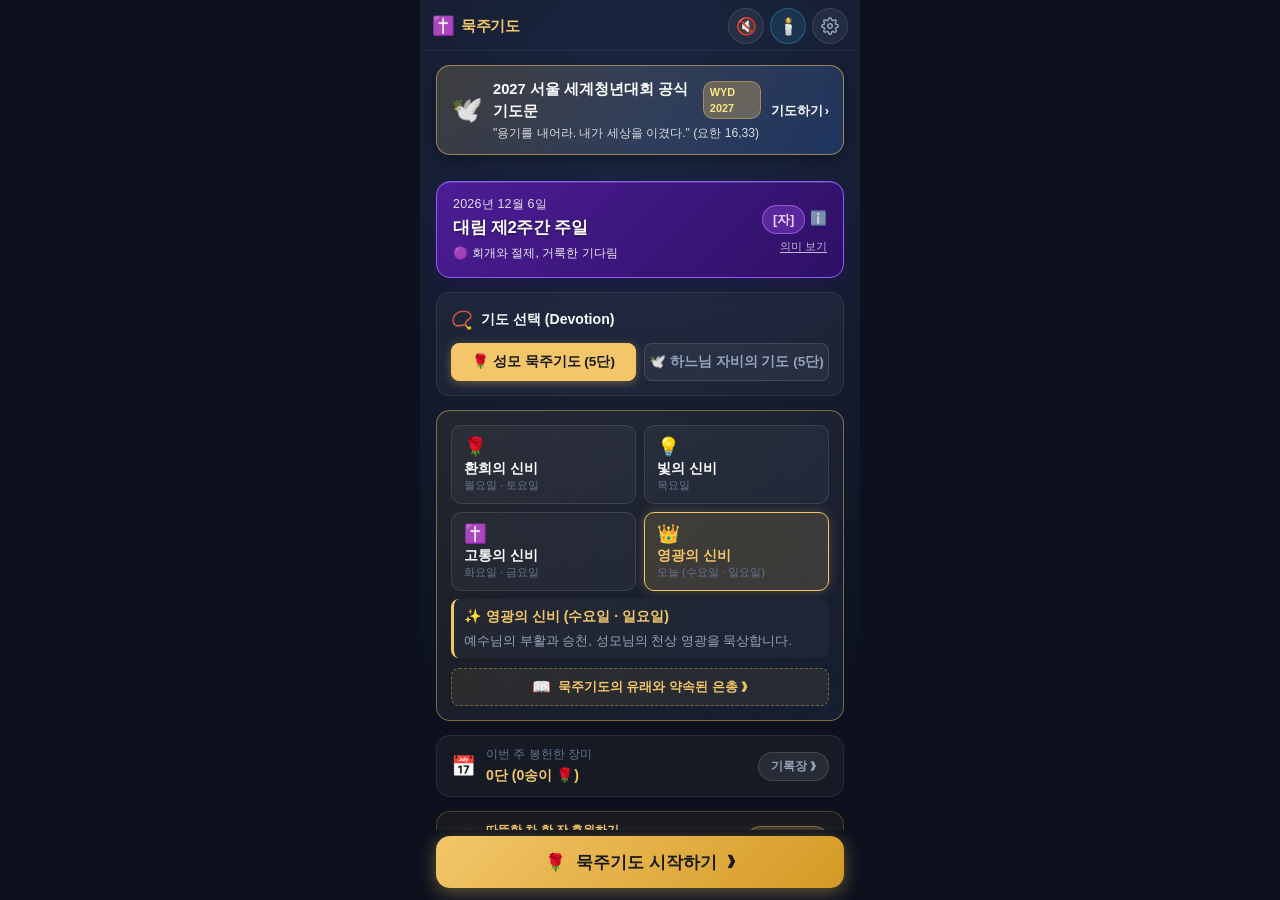
==== rosary.html @ e18fd124 "feat(intro): hide rosary mode card from intro and move fully to 2nd step prep modal" ====
﻿<!DOCTYPE html>
<html lang="ko">
<head>
  <meta charset="UTF-8">
  <meta name="viewport" content="width=device-width, initial-scale=1.0, maximum-scale=1.0, user-scalable=no, viewport-fit=cover">
  <title>묵주기도 - 거룩한 묵상</title>
  
  <!-- 모바일 웹앱 (PWA) 설정 -->
  <meta name="apple-mobile-web-app-capable" content="yes">
  <meta name="apple-mobile-web-app-status-bar-style" content="black-translucent">
  <meta name="apple-mobile-web-app-title" content="묵주기도">
  <meta name="mobile-web-app-capable" content="yes">
  <meta name="theme-color" content="#0C111D">
  
  <link rel="icon" type="image/png" sizes="192x192" href="icons/rosary-gold-192.png?v=50">
  <link rel="apple-touch-icon" href="icons/rosary-gold-192.png?v=50">
  <link rel="apple-touch-icon" sizes="512x512" href="icons/rosary-gold-512.png?v=50">
  <link rel="manifest" href="rosary-manifest.json?v=50">
  <link rel="stylesheet" href="./rosary.css?v=101">
</head>
<body>

  <!-- 장미꽃송이 및 원목 비드 SVG 그래디언트 및 필터 정의 (display:none 금지 - 그래디언트 렌더링 유지) -->
  <svg style="position: absolute; width: 0; height: 0; overflow: hidden; pointer-events: none;" aria-hidden="true">
    <defs>
      <!-- 0. 따뜻한 천연 원목 & 목각 장미 (Wood Rosary) -->
      <radialGradient id="woodBeadGrad" cx="35%" cy="30%" r="70%">
        <stop offset="0%" stop-color="#F6D2AE" />
        <stop offset="30%" stop-color="#C88A58" />
        <stop offset="70%" stop-color="#8A4B20" />
        <stop offset="100%" stop-color="#4E250A" />
      </radialGradient>
      <radialGradient id="woodActiveRoseGrad" cx="38%" cy="32%" r="68%">
        <stop offset="0%" stop-color="#FFF4D4" />
        <stop offset="25%" stop-color="#F8C876" />
        <stop offset="60%" stop-color="#C67D34" />
        <stop offset="85%" stop-color="#8A4315" />
        <stop offset="100%" stop-color="#5A2A0C" />
      </radialGradient>
      <radialGradient id="woodCoreGrad" cx="40%" cy="35%" r="60%">
        <stop offset="0%" stop-color="#FFF2D6" />
        <stop offset="40%" stop-color="#D97706" />
        <stop offset="100%" stop-color="#451A03" />
      </radialGradient>
      <linearGradient id="woodCrossGrad" x1="0%" y1="0%" x2="100%" y2="100%">
        <stop offset="0%" stop-color="#E2A676" />
        <stop offset="35%" stop-color="#B8733E" />
        <stop offset="75%" stop-color="#7C4119" />
        <stop offset="100%" stop-color="#451F08" />
      </linearGradient>
      <filter id="warmWoodGlow" x="-30%" y="-30%" width="160%" height="160%">
        <feDropShadow dx="0" dy="0" stdDeviation="4" flood-color="#F59E0B" flood-opacity="0.9"/>
      </filter>

      <!-- 주님의 기도(Pater Noster) 큰 알 전용 황금 꽃받침 & 십자가 그라데이션 -->
      <radialGradient id="paterCapGold" cx="35%" cy="30%" r="70%">
        <stop offset="0%" stop-color="#FFFDF0" />
        <stop offset="35%" stop-color="#FDE047" />
        <stop offset="70%" stop-color="#D97706" />
        <stop offset="100%" stop-color="#78350F" />
      </radialGradient>
      <linearGradient id="paterCrossGold" x1="0%" y1="0%" x2="100%" y2="100%">
        <stop offset="0%" stop-color="#FFFFFF" />
        <stop offset="35%" stop-color="#FDE047" />
        <stop offset="85%" stop-color="#B45309" />
        <stop offset="100%" stop-color="#78350F" />
      </linearGradient>
      <filter id="paterSacredGlow" x="-35%" y="-35%" width="170%" height="170%">
        <feDropShadow dx="0" dy="0" stdDeviation="6" flood-color="#F59E0B" flood-opacity="0.95"/>
      </filter>

      <!-- 1. 성모님의 신비로운 백장미 (Rosa Mystica - 순결한 진주빛) -->
      <radialGradient id="mysticWhiteRoseGrad" cx="38%" cy="32%" r="68%">
        <stop offset="0%" stop-color="#FFFFFF" />
        <stop offset="35%" stop-color="#FDFBF7" />
        <stop offset="70%" stop-color="#E8DDD3" />
        <stop offset="100%" stop-color="#A68D7B" />
      </radialGradient>
      <radialGradient id="whiteRoseCoreGrad" cx="40%" cy="35%" r="60%">
        <stop offset="0%" stop-color="#FFFFFF" />
        <stop offset="45%" stop-color="#F0E3D8" />
        <stop offset="100%" stop-color="#8C6E5A" />
      </radialGradient>

      <!-- 2. 은총의 활짝 핀 황금 장미 (Active Bead - 눈부신 천상의 황금빛) -->
      <radialGradient id="sacredGoldRoseGrad" cx="36%" cy="30%" r="70%">
        <stop offset="0%" stop-color="#FFFFF2" />
        <stop offset="25%" stop-color="#FFE885" />
        <stop offset="60%" stop-color="#F5B324" />
        <stop offset="85%" stop-color="#D97706" />
        <stop offset="100%" stop-color="#854D0E" />
      </radialGradient>
      <radialGradient id="roseCoreGrad" cx="40%" cy="35%" r="60%">
        <stop offset="0%" stop-color="#FFFBEB" />
        <stop offset="45%" stop-color="#FBBF24" />
        <stop offset="100%" stop-color="#92400E" />
      </radialGradient>

      <!-- 3. 주님의 기도 대황금 장미 (큰 알) -->
      <radialGradient id="royalGoldRoseGrad" cx="35%" cy="30%" r="70%">
        <stop offset="0%" stop-color="#FFFDF0" />
        <stop offset="30%" stop-color="#FDE047" />
        <stop offset="70%" stop-color="#EAB308" />
        <stop offset="100%" stop-color="#78350F" />
      </radialGradient>

      <!-- 4. 거룩한 십자가 그라데이션 -->
      <linearGradient id="crossGrad" x1="0%" y1="0%" x2="100%" y2="100%">
        <stop offset="0%" stop-color="#FFFBEB" />
        <stop offset="45%" stop-color="#F59E0B" />
        <stop offset="100%" stop-color="#92400E" />
      </linearGradient>
      
      <!-- 5. 싱그러운 에메랄드 장미 잎사귀 -->
      <linearGradient id="leafGrad" x1="0%" y1="0%" x2="100%" y2="100%">
        <stop offset="0%" stop-color="#6EE7B7" />
        <stop offset="50%" stop-color="#10B981" />
        <stop offset="100%" stop-color="#064E3B" />
      </linearGradient>

      <!-- 6. 은총의 장미 후광 글로우 필터 -->
      <filter id="roseBloomHalo" x="-25%" y="-25%" width="150%" height="150%">
        <feDropShadow dx="0" dy="0" stdDeviation="4" flood-color="#F3C669" flood-opacity="0.85"/>
      </filter>

      <!-- 7. 성모송 활짝 피어나는 장미 (Blushing Rose of Grace) -->
      <radialGradient id="bloomRoseGrad" cx="38%" cy="32%" r="68%">
        <stop offset="0%" stop-color="#FFFDF7" />
        <stop offset="28%" stop-color="#FFE4E8" />
        <stop offset="65%" stop-color="#F48FB1" />
        <stop offset="90%" stop-color="#E91E63" />
        <stop offset="100%" stop-color="#880E4F" />
      </radialGradient>
      <radialGradient id="bloomRoseCoreGrad" cx="42%" cy="36%" r="62%">
        <stop offset="0%" stop-color="#FFF9C4" />
        <stop offset="35%" stop-color="#F48FB1" />
        <stop offset="80%" stop-color="#AD1457" />
        <stop offset="100%" stop-color="#4A0020" />
      </radialGradient>

      <!-- 8. 천상의 장미 거대 후광 글로우 필터 -->
      <filter id="divineBloomGlow" x="-50%" y="-50%" width="200%" height="200%">
        <feDropShadow dx="0" dy="0" stdDeviation="10" flood-color="#F3C669" flood-opacity="0.95"/>
      </filter>
    </defs>
  </svg>

  
<script>
// [시작 시 화면 가림 방지] 모든 모달 초기화
(function() {
  function hideAllModalsOnStart() {
    document.querySelectorAll('.modal-backdrop').forEach(function(m) {
      m.classList.remove('show');
      m.style.display = 'none';
    });
    var ck = document.getElementById('crucifixKissOverlay');
    if (ck) {
      ck.classList.remove('show');
      ck.style.display = 'none';
    }
  }
  hideAllModalsOnStart();
  document.addEventListener('DOMContentLoaded', hideAllModalsOnStart);
  window.addEventListener('load', hideAllModalsOnStart);
})();
</script>

  <div id="app">

    <!-- ==============================================
         VIEW 1: 인트로 / 기도 준비 화면 (Intro View)
         ============================================== -->
    <section id="introView" class="intro-view">
      <!-- 상단 헤더 바 -->
      <header class="intro-top-header">
        <div class="intro-brand" title="거룩한 묵주기도">
          <span class="intro-cross-icon">✝️</span>
          <span class="intro-brand-name">묵주기도</span>
        </div>
        <div class="intro-top-actions">
          <button id="btnHeaderBgmToggle" type="button" class="icon-btn" onclick="if(window.rosaryApp){window.rosaryApp.toggleBgm();}else{directToggleBgm();}" aria-label="배경음악 토글" title="은은한 성당 배경음악 (BGM)">
            <span id="btnHeaderBgmIcon" style="font-size: 1.05rem;">🎵</span>
          </button>
          <button id="btnIntroYeondoQuick" class="icon-btn yeondo-quick-header-btn" onclick="if(window.rosaryApp){window.rosaryApp.switchView('yeondo');}else{var iv=document.getElementById('introView');var yv=document.getElementById('yeondoView');if(iv)iv.style.display='none';if(yv)yv.style.display='flex';}" aria-label="짧은 연도 (약식 위령기도)" title="짧은 연도 (약식 위령기도 · 조문 예절)">
            <span style="font-size: 1.05rem;">🕯️</span>
          </button>
          <button id="btnIntroSettings" class="icon-btn" onclick="directOpenSettings();" aria-label="설정" title="설정">
            <svg width="18" height="18" viewBox="0 0 24 24" fill="none" stroke="currentColor" stroke-width="2" stroke-linecap="round" stroke-linejoin="round">
              <circle cx="12" cy="12" r="3"></circle>
              <path d="M19.4 15a1.65 1.65 0 0 0 .33 1.82l.06.06a2 2 0 0 1 0 2.83 2 2 0 0 1-2.83 0l-.06-.06a1.65 1.65 0 0 0-1.82-.33 1.65 1.65 0 0 0-1 1.51V21a2 2 0 0 1-2 2 2 2 0 0 1-2-2v-.09A1.65 1.65 0 0 0 9 19.4a1.65 1.65 0 0 0-1.82.33l-.06.06a2 2 0 0 1-2.83 0 2 2 0 0 1 0-2.83l.06-.06a1.65 1.65 0 0 0 .33-1.82 1.65 1.65 0 0 0-1.51-1H3a2 2 0 0 1-2-2 2 2 0 0 1 2-2h.09A1.65 1.65 0 0 0 4.6 9a1.65 1.65 0 0 0-.33-1.82l-.06-.06a2 2 0 0 1 0-2.83 2 2 0 0 1 2.83 0l.06.06a1.65 1.65 0 0 0 1.82.33H9a1.65 1.65 0 0 0 1-1.51V3a2 2 0 0 1 2-2 2 2 0 0 1 2 2v.09a1.65 1.65 0 0 0 1 1.51 1.65 1.65 0 0 0 1.82-.33l.06-.06a2 2 0 0 1 2.83 0 2 2 0 0 1 0 2.83l-.06.06a1.65 1.65 0 0 0-.33 1.82V9a1.65 1.65 0 0 0 1.51 1H21a2 2 0 0 1 2 2 2 2 0 0 1-2 2h-.09a1.65 1.65 0 0 0-1.51 1z"></path>
            </svg>
          </button>
        </div>
      </header>

      <!-- 스크롤 가능한 본문 -->
      <div class="intro-scroll-body">
        
        <!-- [NEW] 2027 서울 세계청년대회 (WYD 2027) 공식 기도문 바로가기 배너 카드 -->
        <div id="introWydBannerCard" class="intro-section-card" onclick="openWydModal();" style="cursor: pointer; background: linear-gradient(135deg, rgba(243, 198, 105, 0.18) 0%, rgba(59, 130, 246, 0.22) 100%); border: 1.5px solid rgba(243, 198, 105, 0.55); box-shadow: 0 4px 14px rgba(0, 0, 0, 0.35); padding: 12px 14px; margin-bottom: 12px;">
          <div style="display: flex; align-items: center; justify-content: space-between; gap: 10px;">
            <div style="display: flex; align-items: center; gap: 10px;">
              <span style="font-size: 1.6rem; line-height: 1;">🕊️</span>
              <div>
                <div style="display: flex; align-items: center; gap: 6px;">
                  <span style="font-size: 0.92rem; font-weight: 800; color: #FFF;">2027 서울 세계청년대회 공식 기도문</span>
                  <span style="background: rgba(243, 198, 105, 0.3); color: #FDE68A; font-size: 0.68rem; font-weight: 800; padding: 2px 6px; border-radius: 10px; border: 1px solid rgba(243, 198, 105, 0.4);">WYD 2027</span>
                </div>
                <div style="font-size: 0.76rem; color: rgba(255, 255, 255, 0.82); margin-top: 2px;">
                  "용기를 내어라. 내가 세상을 이겼다." (요한 16,33)
                </div>
              </div>
            </div>
            <div style="color: var(--gold-light); font-size: 0.8rem; font-weight: 700; white-space: nowrap; display: flex; align-items: center; gap: 2px;">
              <span>기도하기</span>
              <span>›</span>
            </div>
          </div>
        </div>

        <!-- 1. 오늘의 가톨릭 전례력 배너 카드 -->
        <div id="introLiturgicalBanner" class="liturgical-info-banner" onclick="if(window.rosaryApp){window.rosaryApp.openLiturgicalColorModal();}else{openLiturgicalColorModalDirect();}" style="cursor: pointer;" title="전례색의 의미 보기">
          <div class="liturgical-info-main">
            <span id="liturgicalDateText" class="liturgical-info-date">오늘의 가톨릭 전례력</span>
            <span id="liturgicalDayName" class="liturgical-info-dayname">연중 시기</span>
            <span id="liturgicalColorMeaning" class="liturgical-color-meaning" style="font-size: 0.76rem; color: rgba(255, 255, 255, 0.9); display: flex; align-items: center; gap: 4px; margin-top: 1px; font-weight: 500;">
              🟢 <span>희망과 생명, 영적 성장의 때</span>
            </span>
          </div>
          <div style="display: flex; flex-direction: column; align-items: flex-end; gap: 4px; flex-shrink: 0;">
            <div style="display: flex; align-items: center; gap: 5px;">
              <span id="liturgicalColorBadge" class="liturgical-badge color-green">[녹]</span>
              <span style="font-size: 0.85rem; opacity: 0.8; display: inline-flex; align-items: center;" title="전례색 의미 안내">ℹ️</span>
            </div>
            <span style="font-size: 0.68rem; color: rgba(255, 255, 255, 0.7); text-decoration: underline; text-underline-offset: 2px;">의미 보기</span>
          </div>
        </div>

        <!-- 2. 기도 종류 선택 카드 (성모 묵주기도 vs 하느님 자비의 기도) -->
        <div id="introPrayerTypeCard" class="intro-section-card prayer-type-card">
          <div class="intro-card-header">
            <span class="intro-card-icon">📿</span>
            <span id="introPrayerTypeTitle" class="intro-card-title">기도 선택 (Devotion)</span>
          </div>
          <div class="intro-toggle-group prayer-type-toggle">
            <button type="button" id="btnPrayerTypeRosary" class="intro-toggle-btn active">🌹 성모 묵주기도</button>
            <button type="button" id="btnPrayerTypeDivineMercy" class="intro-toggle-btn">🕊️ 자비의 기도</button>
          </div>
        </div>

        <!-- 3. 묵주기도 신비 선택 카드 (성모 묵주기도 선택 시 노출) -->
        <div id="introMysteryCard" class="intro-section-card" style="border: 1.2px solid rgba(243, 198, 105, 0.45); background: linear-gradient(135deg, rgba(243, 198, 105, 0.08) 0%, rgba(22, 31, 51, 0.95) 100%);">
          <div class="intro-mystery-grid">
            <button type="button" class="mystery-select-card" data-mystery="joyful">
              <span class="mystery-icon">🌹</span>
              <span class="mystery-name">환희의 신비</span>
              <span class="mystery-days">월 · 토</span>
            </button>
            <button type="button" class="mystery-select-card" data-mystery="luminous">
              <span class="mystery-icon">💡</span>
              <span class="mystery-name">빛의 신비</span>
              <span class="mystery-days">목</span>
            </button>
            <button type="button" class="mystery-select-card" data-mystery="sorrowful">
              <span class="mystery-icon">✝️</span>
              <span class="mystery-name">고통의 신비</span>
              <span class="mystery-days">화 · 금</span>
            </button>
            <button type="button" class="mystery-select-card" data-mystery="glorious">
              <span class="mystery-icon">👑</span>
              <span class="mystery-name">영광의 신비</span>
              <span class="mystery-days">수 · 일</span>
            </button>
          </div>

          <div id="introMysteryDescBox" class="intro-mystery-desc-box" style="margin-top: 8px;">
            <!-- 선택된 신비 요약 자동 반영 -->
          </div>

          <button type="button" id="btnOpenRosaryHistory" class="history-guide-trigger-btn">
            <span class="history-btn-icon">📖</span>
            <span id="txtOpenRosaryHistory">묵주기도의 유래와 약속된 은총 ❯</span>
          </button>
        </div>

        <!-- 4. 기도 방식 선택 카드 (Intro에서 숨김 -> 2번째 화면인 준비 모달에서만 단독 노출) -->
        <div id="introPrayerModeCard" class="intro-section-card" style="display: none !important; background: linear-gradient(135deg, rgba(243, 198, 105, 0.14) 0%, rgba(22, 31, 51, 0.85) 100%); border: 1.2px solid rgba(243, 198, 105, 0.4);">
          <div class="intro-card-header">
            <span class="intro-card-icon">📿</span>
            <span id="introPrayerModeTitle" class="intro-card-title">묵주기도 진행 방식</span>
            <span class="intro-today-badge" style="background: rgba(243, 198, 105, 0.2); color: var(--gold-light); font-size: 0.7rem; padding: 2px 7px;">분심 방지</span>
          </div>
          <p id="introPrayerModeSub" class="intro-card-desc">실물 묵주를 손에 쥐고 기도하실 때 추천합니다. 성모송을 매번 누르지 않고 묵주알에 온전히 집중할 수 있습니다.</p>
          <div class="intro-toggle-group">
            <button type="button" id="btnIntroModePhysical" class="intro-toggle-btn active" style="flex: 1.2;">
              <span>📿 실물 묵주 있음</span>
              <small style="display: block; font-size: 0.68rem; opacity: 0.85; margin-top: 2px;">단위별 안내 · 추천</small>
            </button>
            <button type="button" id="btnIntroModeDigital" class="intro-toggle-btn" style="flex: 1;">
              <span>📱 묵주 없음 (터치)</span>
              <small style="display: block; font-size: 0.68rem; opacity: 0.85; margin-top: 2px;">화면 알 하나씩</small>
            </button>
          </div>
        </div>

        <!-- 5. 지난 기도 이어하기 카드 (기록이 있을 때만 노출) -->
        <div id="introResumeCard" class="intro-section-card resume-card" style="display: none;">
          <div class="intro-card-header" style="display: flex; justify-content: space-between; align-items: center;">
            <div style="display: flex; align-items: center; gap: 6px;">
              <span class="intro-card-icon">🕊️</span>
              <span id="introResumeTitle" class="intro-card-title">지난 기도 이어하기</span>
            </div>
            <button type="button" id="btnIntroDismissResume" title="이어하기 기록 삭제" style="background: none; border: none; color: var(--text-muted); font-size: 0.75rem; cursor: pointer; padding: 2px 6px;">✕ 기록 삭제</button>
          </div>
          <div class="intro-resume-detail">
            <span id="introResumeMystery" class="resume-mystery-text">환희의 신비</span>
            <span id="introResumeStep" class="resume-step-text">제1단 · 성모송 3/10</span>
          </div>
          <button type="button" id="btnIntroContinue" class="intro-cta-btn resume" onclick="directContinuePrayerAction();">
            <span>🕊️</span>
            <span id="introContinueText">이어서 계속 기도하기</span>
          </button>
        </div>

        <!-- 5. 하느님 자비의 기도 안내 카드 (자비의 기도 모드) -->
        <div id="introDivineMercyCard" class="intro-section-card divine-mercy-card" style="display: none;">
          <div class="intro-card-header">
            <span class="intro-card-icon">🕊️</span>
            <span id="introDmCardTitle" class="intro-card-title">하느님 자비의 5단 기도</span>
            <span id="introDmCardBadge" class="intro-today-badge dm-badge">오후 3시 권장</span>
          </div>
          <p id="introDmDesc" class="intro-card-desc">
            성녀 파우스티나 수녀에게 계시된 기도로, 일반 5단 묵주를 사용하여 예수님의 거룩한 수난을 묵상하고 온 세상에 하느님의 자비를 간구합니다.
          </p>
          <div class="dm-prayer-guide-box">
            <div class="dm-guide-item">
              <span class="dm-guide-bead">각 단 큰 알</span>
              <span id="introDmGuideLarge" class="dm-guide-text"><strong>영원하신 아버지</strong> (그리스도의 몸과 피 봉헌)</span>
            </div>
            <div class="dm-guide-item">
              <span class="dm-guide-bead">작은 알 (10개)</span>
              <span id="introDmGuideSmall" class="dm-guide-text"><strong>예수님의 수난을 보시고</strong> 자비를 베푸소서</span>
            </div>
            <div class="dm-guide-item">
              <span class="dm-guide-bead">5단 마침</span>
              <span id="introDmGuideEnd" class="dm-guide-text"><strong>거룩하신 하느님</strong> (3번 반복) 및 마침 기도</span>
            </div>
          </div>

          <button type="button" id="btnOpenDmHistory" class="history-guide-trigger-btn dm-trigger">
            <span class="history-btn-icon">📖</span>
            <span id="txtOpenDmHistory">자비의 기도 유래와 교황청 승인 배경 ❯</span>
          </button>
        </div>

        <!-- [NEW] 가톨릭 연도 및 조문 예절 안내 카드 (연도 모드) -->
        <div id="introYeondoCard" class="intro-section-card yeondo-card" style="display: none;">
          <div class="intro-card-header">
            <span class="intro-card-icon">🕯️</span>
            <span id="introYeondoCardTitle" class="intro-card-title">가톨릭 연도 & 조문 예절</span>
            <span class="intro-today-badge yeondo-badge">상장예식</span>
          </div>
          <p class="intro-card-desc">
            세상을 떠난 교우의 영원한 안식을 청하는 한국 천주교회의 전통 위령기도(연도)와 올바른 상가 빈소 조문 예절을 지원합니다.
          </p>
          <div class="yeondo-preview-grid">
            <button type="button" id="btnOpenCondolenceGuide" class="yeondo-sub-btn">
              <span class="yeondo-sub-icon">📜</span>
              <div class="yeondo-sub-texts">
                <strong>1분 요약 가톨릭 조문 예절</strong>
                <small>분향·헌화법, 맞절, 천주교 위로 인사말</small>
              </div>
              <span class="yeondo-sub-arrow">❯</span>
            </button>
            <button type="button" id="btnStartYeondoDirect" class="yeondo-sub-btn highlight">
              <span class="yeondo-sub-icon">🕯️</span>
              <div class="yeondo-sub-texts">
                <strong>가톨릭 위령기도(연도) 바치기</strong>
                <small>시편 130편 · 성인호칭기도 · 메김과 받음</small>
              </div>
              <span class="yeondo-sub-arrow">❯</span>
            </button>
          </div>
        </div>

        <!-- 6. 구원을 비는 기도 (구원송) 설정 카드 (성모 묵주기도 모드) -->
        <!-- 인트로 피로도 완화: 구원송은 [설정 ⚙️]에서 영구 관리하도록 이전 (기본값: 포함) -->
        <div id="introFatimaCard" class="intro-section-card" style="display: none !important;">
          <div class="intro-card-header">
            <span class="intro-card-icon">🙏</span>
            <span id="introFatimaTitle" class="intro-card-title">구원을 비는 기도 (구원송)</span>
          </div>
          <p id="introFatimaSub" class="intro-card-desc">각 단의 영광송 뒤에 구원을 비는 기도를 함께 바칩니다.</p>
          <div class="intro-toggle-group">
            <button type="button" id="btnIntroFatimaYes" class="intro-toggle-btn active">포함하기 (권장)</button>
            <button type="button" id="btnIntroFatimaNo" class="intro-toggle-btn">영광송만</button>
          </div>
        </div>

        <!-- ==============================================
             [NEW] 함께 바치는 교우들의 지향 영역 (Intro 바닥에서 숨김 -> 묵주/지향 준비 모달로 완전 이전)
             ============================================== -->
        <!-- A. 등록된 지향이 있을 때: 풍성한 카드 노출 -->
        <div id="introIntentionCard" class="intro-section-card intention-card" style="display: none !important; background: rgba(30, 41, 59, 0.7); border: 1px solid rgba(243, 198, 105, 0.25); border-radius: var(--radius-md); padding: 14px 16px; margin-bottom: 12px; box-shadow: 0 4px 14px rgba(0,0,0,0.25);">
          <div style="display: flex; justify-content: space-between; align-items: center; margin-bottom: 8px;">
            <div style="display: flex; align-items: center; gap: 6px;">
              <span style="font-size: 1.05rem;">🕊️</span>
              <span style="font-weight: 700; font-size: 0.88rem; color: var(--gold-primary); letter-spacing: -0.2px;">함께 바치는 교우들의 지향</span>
            </div>
            <div style="display: flex; align-items: center; gap: 4px;">
              <button type="button" id="btnNextIntention" title="다른 지향 보기 (순환)" style="background: rgba(255,255,255,0.06); border: 1px solid rgba(243,198,105,0.25); color: var(--gold-light); border-radius: 50%; width: 24px; height: 24px; display: inline-flex; align-items: center; justify-content: center; font-size: 0.72rem; cursor: pointer; padding: 0;">🔄</button>
              <button type="button" id="btnDeleteCurrentIntention" title="이 지향 삭제" style="display: none; background: rgba(239,68,68,0.12); border: 1px solid rgba(239,68,68,0.35); color: #FCA5A5; font-size: 0.68rem; font-weight: 700; padding: 2px 6px; border-radius: 6px; cursor: pointer;">🗑️ 삭제</button>
            </div>
          </div>
          <div style="display: flex; align-items: center; justify-content: space-between; margin-bottom: 8px;">
            <span id="intentionBadgeAuthor" style="font-size: 0.68rem; color: var(--text-muted); background: rgba(255,255,255,0.05); padding: 2px 6px; border-radius: 4px;"></span>
            <button type="button" id="btnOpenAddIntention" style="background: none; border: 1px solid rgba(243,198,105,0.3); color: var(--gold-light); font-size: 0.72rem; padding: 2px 8px; border-radius: 12px; cursor: pointer;">+ 새 지향 올리기</button>
          </div>
          
          <p id="intentionBodyText" style="font-size: 0.92rem; color: #F8FAFC; line-height: 1.55; margin: 0 0 10px 0; word-break: keep-all; font-style: italic; background: rgba(15, 23, 42, 0.5); padding: 10px 12px; border-radius: 8px; border-left: 3px solid var(--gold-primary);">
            ""
          </p>

          <div style="display: flex; justify-content: space-between; align-items: center;">
            <span id="intentionPrayerCountLabel" style="font-size: 0.78rem; color: var(--text-secondary); display: flex; align-items: center; gap: 4px;">
              🌹 <span id="intentionCountNum" style="color: var(--gold-light); font-weight: 700;">0</span>명의 교우가 함께 기도 중
            </span>
            <button type="button" id="btnJoinIntention" style="background: linear-gradient(135deg, #B8860B, #D4AF37); color: #0C111D; border: none; font-size: 0.8rem; font-weight: 800; padding: 6px 14px; border-radius: 20px; cursor: pointer; display: flex; align-items: center; gap: 4px; box-shadow: 0 2px 8px rgba(243,198,105,0.3); transition: transform 0.15s ease;">
              <span>🌹</span>
              <span id="btnJoinIntentionText">함께 기도하겠습니다</span>
            </button>
          </div>
        </div>

        <!-- B. 등록된 지향이 없을 때: 단정하고 거슬리지 않는 한 줄 링크 (지향 올리기 항상 가능) -->
        <div id="introIntentionEmptyPrompt" style="display: none !important; justify-content: space-between; align-items: center; background: rgba(30, 41, 59, 0.35); border: 1px dashed rgba(243, 198, 105, 0.2); border-radius: var(--radius-md); padding: 10px 14px; margin-bottom: 12px;">
          <span style="font-size: 0.78rem; color: var(--text-secondary); display: flex; align-items: center; gap: 6px;">
            <span>🕊️</span>
            <span>성모님과 교우들에게 청할 지향이 있으신가요?</span>
          </span>
          <button type="button" id="btnOpenAddIntentionEmpty" style="background: rgba(243,198,105,0.12); border: 1px solid rgba(243,198,105,0.35); color: var(--gold-primary); font-size: 0.75rem; font-weight: 700; padding: 4px 10px; border-radius: 12px; cursor: pointer;">
            + 지향 올리기
          </button>
        </div>

        <!-- 6. 주간 기록 미니 현황 카드 -->
        <div id="introTrackerMiniCard" class="intro-section-card tracker-mini-card">
          <div class="tracker-mini-info">
            <span class="tracker-mini-icon">📅</span>
            <div class="tracker-mini-texts">
              <span id="introTrackerMiniTitle" class="tracker-mini-title">이번 주 봉헌한 장미</span>
              <span id="introTrackerMiniCount" class="tracker-mini-count">0단 (0송이 🌹)</span>
            </div>
          </div>
          <button type="button" id="btnIntroOpenTracker" class="tracker-mini-btn" onclick="directOpenTracker();">기록장 ❯</button>
        </div>

        <!-- 7. 따뜻한 차 한 잔 후원 안내 카드 -->
        <div id="introDonationCard" class="intro-section-card tracker-mini-card" style="background: rgba(243, 198, 105, 0.05); border: 1px solid rgba(243, 198, 105, 0.22); cursor: pointer;">
          <div class="tracker-mini-info">
            <span class="tracker-mini-icon">☕</span>
            <div class="tracker-mini-texts">
              <span id="introDonationTitle" class="tracker-mini-title" style="color: var(--gold-primary); font-weight: 700;">따뜻한 차 한 잔 후원하기</span>
              <span id="introDonationSub" class="tracker-mini-count" style="font-size: 0.75rem; color: var(--text-secondary); font-weight: normal;">100% 무료 · 광고 없는 기도 앱 개발자 응원</span>
            </div>
          </div>
          <button type="button" id="btnIntroOpenDonation" class="tracker-mini-btn" style="background: rgba(243,198,105,0.16); border-color: rgba(243,198,105,0.35); color: var(--gold-primary);">응원하기 ❯</button>
        </div>

        <div class="intro-bottom-spacer"></div>

      </div>

      <!-- 플로팅 하단 메인 기도 시작 CTA 버튼 -->
      <footer class="intro-bottom-bar">
        <button type="button" id="btnStartPrayer" class="intro-main-start-btn" onclick="if(window.rosaryApp){window.rosaryApp.handleStartPrayerRequest();}else{directStartPrayerAction();}" style="position:relative; z-index:100; cursor:pointer;">
          <span class="start-rose-icon">🌹</span>
          <span id="btnStartPrayerText">묵주기도 시작하기</span>
          <span class="start-arrow">❯</span>
        </button>
      </footer>
    </section>

    <!-- ==============================================
         VIEW 2: 묵주기도 실시간 진행 화면 (Prayer View)
         ============================================== -->
    <section id="prayerView" class="prayer-view" style="display: none;">
      
      <!-- 상단 헤더 -->
      <header class="app-header">
<button id="btnBackToIntro" class="icon-btn home-btn" aria-label="처음 화면으로" title="처음 화면으로" onclick="if(window.rosaryApp){window.rosaryApp.requestExitPrayer();}else{directGoHome();}">
          <svg width="18" height="18" viewBox="0 0 24 24" fill="none" stroke="currentColor" stroke-width="2" stroke-linecap="round" stroke-linejoin="round">
            <path d="M3 9l9-7 9 7v11a2 2 0 0 1-2 2H5a2 2 0 0 1-2-2z"></path>
            <polyline points="9 22 9 12 15 12 15 22"></polyline>
          </svg>
        </button>

        <div class="prayer-header-title-box">
          <span id="headerMysteryName" class="prayer-header-mystery">환희의 신비</span>
          <span id="headerMysteryDay" class="prayer-header-day">오늘 (월·토)</span>
        </div>

        <div class="header-actions">
          <button id="btnPrayerBgmToggle" class="icon-btn" onclick="if(window.rosaryApp){window.rosaryApp.toggleBgm();}else{directToggleBgm();}" aria-label="배경음악 토글" title="은은한 성당 배경음악 (BGM)">
            <span id="btnPrayerBgmIcon" style="font-size: 1.05rem;">🎵</span>
          </button>
          <button id="openTrackerBtn" class="icon-btn" onclick="directOpenTracker();" aria-label="주간 기도 기록" title="주간 기도 기록">
            <svg width="18" height="18" viewBox="0 0 24 24" fill="none" stroke="currentColor" stroke-width="2" stroke-linecap="round" stroke-linejoin="round">
              <rect x="3" y="4" width="18" height="18" rx="2" ry="2"></rect>
              <line x1="16" y1="2" x2="16" y2="6"></line>
              <line x1="8" y1="2" x2="8" y2="6"></line>
              <line x1="3" y1="10" x2="21" y2="10"></line>
            </svg>
          </button>
          <button id="openSettingsBtn" class="icon-btn" onclick="directOpenSettings();" aria-label="설정" title="설정">
            <svg width="18" height="18" viewBox="0 0 24 24" fill="none" stroke="currentColor" stroke-width="2" stroke-linecap="round" stroke-linejoin="round">
              <circle cx="12" cy="12" r="3"></circle>
              <path d="M19.4 15a1.65 1.65 0 0 0 .33 1.82l.06.06a2 2 0 0 1 0 2.83 2 2 0 0 1-2.83 0l-.06-.06a1.65 1.65 0 0 0-1.82-.33 1.65 1.65 0 0 0-1 1.51V21a2 2 0 0 1-2 2 2 2 0 0 1-2-2v-.09A1.65 1.65 0 0 0 9 19.4a1.65 1.65 0 0 0-1.82.33l-.06.06a2 2 0 0 1-2.83 0 2 2 0 0 1 0-2.83l.06-.06a1.65 1.65 0 0 0 .33-1.82 1.65 1.65 0 0 0-1.51-1H3a2 2 0 0 1-2-2 2 2 0 0 1 2-2h.09A1.65 1.65 0 0 0 4.6 9a1.65 1.65 0 0 0-.33-1.82l-.06-.06a2 2 0 0 1 0-2.83 2 2 0 0 1 2.83 0l.06.06a1.65 1.65 0 0 0 1.82.33H9a1.65 1.65 0 0 0 1-1.51V3a2 2 0 0 1 2-2 2 2 0 0 1 2 2v.09a1.65 1.65 0 0 0 1 1.51 1.65 1.65 0 0 0 1.82-.33l.06-.06a2 2 0 0 1 2.83 0 2 2 0 0 1 0 2.83l-.06.06a1.65 1.65 0 0 0-.33 1.82V9a1.65 1.65 0 0 0 1.51 1H21a2 2 0 0 1 2 2 2 2 0 0 1-2 2h-.09a1.65 1.65 0 0 0-1.51 1z"></path>
            </svg>
          </button>
        </div>
      </header>

      <!-- 2. 단 진행률 인디케이터 (1단 ~ 5단 빠른 이동 지원) -->
      <nav id="decadeProgressBar" class="decade-progress-bar" aria-label="묵주 단 진행"></nav>

      <!-- 3. 실물 묵주알 비주얼 트랙 -->
      <div class="bead-visualizer-container">
        <div class="bead-track-string"></div>
        <div id="beadChain" class="bead-chain"></div>
      </div>

      <!-- 4. 중앙 기도문 카드 (좌우 드래그/스와이프 인터랙션 영역) -->
      <main class="prayer-card-container">
        <!-- 성모송 꽃피움 & 봉헌 승화 이펙트 오버레이 -->
        <div id="roseBloomContainer" class="rose-bloom-container" aria-hidden="true"></div>

        <article id="prayerCard" class="prayer-card">
          
          <!-- 카드 상단 정보 바 -->
          <div class="card-header-bar">
            <span id="cardBadge" class="card-step-badge">시작 기도 · 십자가 (성호경)</span>
            <span id="cardCounter" class="card-step-counter">1 / 69</span>
          </div>

          <!-- 기도문 본문 스크롤 영역 (신비 묵상 & 성경 구절 포함하여 상하 스크롤 100% 원활) -->
          <div id="prayerBodyScroll" class="prayer-body-scroll">
            <!-- 기도 지향 리마인더 바 (기도 시작 시 정성껏 담은 지향이 있을 때 기도 카드 상단에 은은하게 상시 동행) -->
            <div id="prayerIntentionReminderBar" style="display: none; background: linear-gradient(135deg, rgba(243, 198, 105, 0.15) 0%, rgba(30, 41, 59, 0.8) 100%); border: 1px solid rgba(243, 198, 105, 0.35); border-radius: 12px; padding: 8px 12px; margin-bottom: 12px; box-shadow: 0 2px 8px rgba(0,0,0,0.25);">
              <div style="display: flex; align-items: center; justify-content: space-between; margin-bottom: 2px;">
                <span style="font-size: 0.72rem; color: var(--gold-light); font-weight: 700; display: flex; align-items: center; gap: 4px;">
                  <span>🕊️</span> <span>이 기도의 봉헌 지향</span>
                </span>
                <span style="font-size: 0.68rem; color: rgba(255,255,255,0.6);">마음에 품고 바치는 은혜</span>
              </div>
              <div id="prayerIntentionReminderText" style="font-size: 0.84rem; color: #FFF; font-style: italic; line-height: 1.45; word-break: keep-all; font-weight: 500;">
                ""
              </div>
            </div>

            <!-- 신비 묵상 영역 (각 단 시작 큰 알에서 노출) -->
            <div id="meditationBox" class="meditation-box" style="display: none;">
              <span id="meditationTitle" class="meditation-title">환희의 신비 제1단</span>
              <p id="meditationText" class="meditation-text">"마리아께서 예수님을 잉태하심을 묵상합시다."</p>
              <span id="meditationFruit" class="meditation-fruit">열매: 겸손의 은혜</span>

              <!-- 각 단 성경 구절 묵상 (접기/펼치기 아코디언, 기본은 감춤) -->
              <div id="scriptureAccordion" class="scripture-accordion" style="display: none;">
                <button type="button" id="scriptureToggleBtn" class="scripture-toggle-btn" aria-expanded="false" ontouchstart="event.stopPropagation();" onclick="event.stopPropagation();">
                  <span class="scripture-btn-left">
                    <span class="scripture-book-icon">📖</span>
                    <span id="scriptureBtnTitle" class="scripture-btn-title">성경 구절 묵상</span>
                    <span id="scriptureVerseBadge" class="scripture-verse-badge">루카 1,30-31</span>
                  </span>
                  <span id="scriptureToggleArrow" class="scripture-toggle-arrow">▼</span>
                </button>
                <div id="scriptureContentPanel" class="scripture-content-panel" style="display: none;">
                  <p id="scriptureVerseText" class="scripture-verse-text"></p>
                  <div class="scripture-source-row">
                    <span id="scriptureSource" class="scripture-source">한국 천주교 주교회의 공인 [가톨릭 성경]</span>
                  </div>
                </div>
              </div>
            </div>

            <h1 id="prayerMainTitle" class="prayer-main-title">성호경</h1>
            <p id="prayerGuideText" class="prayer-guide-text">십자가를 잡고 성호를 그으며 기도를 시작합니다.</p>
            
            <!-- 성모님께 봉헌하는 장미 (기도에 어울리는 거룩한 장미 비주얼) -->
            <div id="roseOfferingBanner" class="rose-offering-banner" style="display: none;">
              <div id="roseOfferingVisual" class="rose-offering-visual"></div>
              <div class="rose-offering-texts">
                <span id="roseOfferingTitle" class="rose-offering-title">성모님께 봉헌하는 장미</span>
                <span id="roseOfferingSubtitle" class="rose-offering-sub">제1단 · 제 1 송이 🌹</span>
              </div>
              <div id="roseOfferingDecadeBadge" class="rose-decade-badge">1 / 10</div>
            </div>

            <!-- 자바스크립트로 기도문 자동 렌더링 (startFatimaBox 없음!) -->
            <div id="prayerContentSection" class="prayer-content-section"></div>
          </div>

          <!-- 하단 드래그 안내 힌트 (깔끔한 화면과 버튼 우선 조작을 위해 숨김) -->
          <div class="drag-hint-overlay" style="display: none;">
            <span>◂ 화면을 좌우로 드래그하여 한 알씩 넘기세요 ▸</span>
          </div>

        </article>
      </main>

      <!-- 5. 하단 액션 컨트롤 바 -->
      <footer class="bottom-controls" style="position:relative !important; z-index:9999 !important; pointer-events:auto !important;">
        <button id="prevBtn" class="nav-bead-btn prev-btn" aria-label="이전 알"  style="position:relative; z-index:10000; pointer-events:auto !important; cursor:pointer;">
          ❮ <span>이전 알</span>
        </button>
        <button id="nextBtn" class="nav-bead-btn next-btn" aria-label="다음 기도"  style="position:relative; z-index:10000; pointer-events:auto !important; cursor:pointer;">
          <span>다음 기도</span> ❯
        </button>
      </footer>
    </section>

    <!-- ==============================================
         VIEW 3: [NEW] 가톨릭 연도 & 조문 예절 전용 화면 (Yeondo View)
         ============================================== -->
    <section id="yeondoView" class="yeondo-view" style="display: none;">
      <!-- 상단 헤더 -->
      <header class="app-header yeondo-header">
        <button id="btnYeondoBackToIntro" class="icon-btn home-btn" aria-label="처음 화면으로" title="처음 화면으로">
          <svg width="18" height="18" viewBox="0 0 24 24" fill="none" stroke="currentColor" stroke-width="2" stroke-linecap="round" stroke-linejoin="round">
            <path d="M3 9l9-7 9 7v11a2 2 0 0 1-2 2H5a2 2 0 0 1-2-2z"></path>
            <polyline points="9 22 9 12 15 12 15 22"></polyline>
          </svg>
        </button>

        <div class="prayer-header-title-box">
          <span id="yeondoHeaderTitle" class="prayer-header-mystery">짧은 연도 (약식 위령기도)</span>
          <span class="prayer-header-day" style="color: var(--gold-primary); font-weight: 700;">조문객 · 가족 위령 (약 5분)</span>
        </div>

        <div class="header-actions">
          <button id="btnYeondoCondolenceTab" class="icon-btn" aria-label="조문 예절" title="조문 예절" style="font-size: 0.8rem; font-weight: 700; width: auto; padding: 0 10px; border-radius: 16px; color: #E2E8F0; border-color: rgba(255,255,255,0.2);">예절</button>
        </div>
      </header>

      <!-- 연도 본문 스크롤 영역 -->
      <main id="yeondoBodyScroll" class="yeondo-body-scroll">
        <div class="yeondo-card-container">
          <div class="yeondo-candle-emblem">🕯️🕊️</div>
          <div style="display: inline-flex; align-items: center; gap: 6px; padding: 4px 12px; border-radius: 14px; background: rgba(243, 198, 105, 0.15); border: 1px solid rgba(243, 198, 105, 0.4); margin-bottom: 8px;">
            <span style="font-size: 0.76rem; font-weight: 800; color: var(--gold-light); letter-spacing: -0.2px;">📖 짧은 연도 (약식 위령기도 · 소요시간 약 5분)</span>
          </div>
          <h1 class="yeondo-main-title" style="margin-top: 2px;">가톨릭 짧은 연도 (위령기도)</h1>
          <p class="yeondo-sub-desc" style="line-height: 1.5; margin-bottom: 12px;">
            상가 빈소 조문객이나 가족이 <strong>시편 130편과 핵심 성인 호칭 기도</strong>로<br>
            고인의 영원한 안식을 정성껏 청하는 표준 약식 위령기도입니다.
          </p>

          <!-- 고인 세례명 입력 간이 바 -->
          <div class="yeondo-deceased-input-bar">
            <label for="deceasedNameInput">기도 지향 고인:</label>
            <input type="text" id="deceasedNameInput" placeholder="예: 요셉, 마리아" maxlength="15" />
          </div>

          <!-- 연도 기도문 본문 -->
          <div id="yeondoContentContainer" class="yeondo-content-container">
            <!-- 자바스크립트로 연도문 전체 정갈하게 렌더링 -->
          </div>

          <div style="margin-top: 30px; text-align: center;">
            <button type="button" id="btnFinishYeondo" class="action-pill-btn gold" style="width: 100%; height: 46px; font-size: 0.95rem;">
              위령 기도 마치기
            </button>
          </div>
        </div>
      </main>
    </section>

    <!-- 6.9 이전 기도 덮어쓰기 방지 확인 모달 (이어하기 보존) -->
    <div id="resumeConfirmModal" class="modal-backdrop">
      <div class="bottom-sheet" style="max-width: 420px; text-align: center;">
        <div class="sheet-handle"></div>
        <div style="font-size: 2.2rem; margin: 4px 0 8px;">🕊️</div>
        <div class="sheet-title" style="margin-bottom: 6px; font-size: 1.15rem;">진행 중인 기도가 있습니다</div>
        <p style="font-size: 0.88rem; color: var(--text-secondary); line-height: 1.55; margin-bottom: 16px; word-break: keep-all;">
          이전에 바치던 기도 기록이 남아있습니다.<br>
          이어서 계속 기도하시겠습니까, 아니면 처음부터 새로 시작하시겠습니까?
        </p>

        <!-- 이전 기도 정보 박스 -->
        <div style="background: rgba(243, 198, 105, 0.08); border: 1px solid rgba(243, 198, 105, 0.28); border-radius: var(--radius-md); padding: 12px 14px; margin-bottom: 14px; text-align: left;">
          <div style="display: flex; align-items: center; justify-content: space-between; margin-bottom: 4px;">
            <span style="font-size: 0.76rem; color: var(--gold-primary); font-weight: 700;">기존 진행 기록</span>
            <span id="resumeConfirmPrayerType" style="font-size: 0.72rem; color: var(--text-muted);">성모 묵주기도</span>
          </div>
          <div id="resumeConfirmMystery" style="font-weight: 700; color: var(--text-primary); font-size: 0.95rem; margin-bottom: 2px;">환희의 신비</div>
          <div id="resumeConfirmStep" style="font-size: 0.82rem; color: var(--text-secondary);">제1단 · 성모송 3/10</div>
        </div>

        <!-- 이어하기 묵주 상태 선택 (실물 묵주 vs 터치 모드 전환) -->
        <div id="resumeModeSelectorBox" style="margin-bottom: 16px; text-align: left;">
          <div style="font-size: 0.76rem; color: var(--text-muted); margin-bottom: 6px; font-weight: 600;">
            이어할 기도 방식 선택:
          </div>
          <div class="intro-toggle-group" style="background: rgba(255, 255, 255, 0.06); border-radius: 12px; padding: 3px; display: flex; gap: 4px;">
            <button type="button" id="btnResumeModePhysical" class="intro-toggle-btn active" style="flex: 1; padding: 8px 4px; font-size: 0.82rem; border-radius: 9px; min-height: 42px;">
              <span>📿 실물 묵주 있음</span>
            </button>
            <button type="button" id="btnResumeModeDigital" class="intro-toggle-btn" style="flex: 1; padding: 8px 4px; font-size: 0.82rem; border-radius: 9px; min-height: 42px;">
              <span>📱 묵주 없음 (터치)</span>
            </button>
          </div>
        </div>

        <div style="display: flex; flex-direction: column; gap: 14px; margin-top: 6px;">
          <!-- 1순위: 이어서 계속하기 (추천) -->
          <button type="button" id="btnResumeConfirmContinue" class="action-pill-btn gold" onclick="directContinuePrayerAction();" style="width: 100%; min-height: 58px; padding: 12px 16px; font-size: 1.05rem; font-weight: 800; border-radius: 16px; display: flex; align-items: center; justify-content: center; gap: 8px; box-shadow: 0 4px 14px rgba(243, 198, 105, 0.28); border: 2px solid rgba(243, 198, 105, 0.7); cursor: pointer;">
            <span style="font-size: 1.25rem;">🕊️</span> <span>이어서 계속 기도하기</span>
          </button>
          
          <!-- 2순위: 처음부터 새로 시작하기 -->
          <button type="button" id="btnResumeConfirmRestart" class="action-pill-btn" onclick="if(window.rosaryApp){window.rosaryApp.closeModals();window.rosaryApp.startPrayer();}else{directStartPrayerAction();}" style="width: 100%; min-height: 52px; padding: 10px 16px; font-size: 0.95rem; font-weight: 700; color: #FCA5A5; border-radius: 14px; border: 1.5px solid rgba(239, 68, 68, 0.45); background: rgba(239, 68, 68, 0.1); display: flex; align-items: center; justify-content: center; gap: 6px; cursor: pointer;">
            <span style="font-size: 1.05rem;">↺</span> <span>기록 지우고 처음부터 시작</span>
          </button>

          <!-- 3순위: 취소 (닫기) -->
          <button type="button" id="btnResumeConfirmCancel" class="action-pill-btn" onclick="closeAllModalsDirect();" style="width: 100%; min-height: 44px; padding: 8px 16px; font-size: 0.9rem; color: var(--text-muted); background: rgba(255, 255, 255, 0.05); border: 1px solid rgba(255, 255, 255, 0.1); border-radius: 12px; margin-top: 4px; cursor: pointer;">
            취소
          </button>
        </div>
      </div>
    </div>

    <!-- 6.10 기도 중단 방지 확인 모달 (실수 터치 및 분심 방지) -->
    <div id="exitConfirmModal" class="modal-backdrop" style="display: none;">
      <div class="bottom-sheet" style="max-width: 400px; text-align: center;">
        <div class="sheet-handle"></div>
        <div style="font-size: 2.2rem; margin: 4px 0 8px;">✝️</div>
        <div class="sheet-title" style="margin-bottom: 6px; font-size: 1.15rem;">기도를 잠시 멈추시겠습니까?</div>
        <p style="font-size: 0.88rem; color: var(--text-secondary); line-height: 1.55; margin-bottom: 16px; word-break: keep-all;">
          현재까지 바치신 기도는 안전하게 자동 보존됩니다.<br>
          언제든 다시 오셔서 이어서 기도하실 수 있습니다.
        </p>
        <div style="display: flex; flex-direction: column; gap: 12px; margin-top: 6px;">
          <button type="button" id="btnExitConfirmResume" class="action-pill-btn gold" style="width: 100%; min-height: 56px; padding: 12px 16px; font-size: 1.05rem; font-weight: 800; border-radius: 16px; display: flex; align-items: center; justify-content: center; gap: 8px; box-shadow: 0 4px 14px rgba(243, 198, 105, 0.28); border: 2px solid rgba(243, 198, 105, 0.7); cursor: pointer;">
            <span style="font-size: 1.25rem;">🕊️</span> <span>기도 계속 바치기</span>
          </button>
          <button type="button" id="btnExitConfirmLeave" class="action-pill-btn" style="width: 100%; min-height: 50px; padding: 10px 16px; font-size: 0.95rem; font-weight: 700; color: #E2E8F0; border-radius: 14px; border: 1.5px solid rgba(255, 255, 255, 0.18); background: rgba(255, 255, 255, 0.08); display: flex; align-items: center; justify-content: center; gap: 6px; cursor: pointer;">
            <span>처음 화면으로 나가기</span>
          </button>
        </div>
      </div>
    </div>

    <!-- 6.11 기도 시작 준비 모달 (실물 묵주 유무 확인 & 기도 지향 마음에 담기) -->
    <div id="prayerPrepModal" class="modal-backdrop" style="display: none;">
      <div class="bottom-sheet" style="max-width: 440px; text-align: left;">
        <div class="sheet-handle"></div>
        <div style="text-align: center; margin-bottom: 14px;">
          <div style="font-size: 2.2rem; margin-bottom: 4px;">📿</div>
          <h3 id="prepModalTitle" class="sheet-title" style="margin: 0 0 4px 0; font-size: 1.2rem; color: #FFF;">기도 시작 준비</h3>
          <p id="prepModalDesc" style="font-size: 0.84rem; color: var(--text-secondary); margin: 0; word-break: keep-all;">
            기도에 온전히 집중하실 수 있도록 묵주 상태와 마음의 지향을 확인합니다.
          </p>
        </div>

        <!-- 1. 실물 묵주 소지 여부 선택 카드 (필수 확인) -->
        <div style="background: rgba(243, 198, 105, 0.08); border: 1.5px solid rgba(243, 198, 105, 0.35); border-radius: 14px; padding: 12px 14px; margin-bottom: 14px;">
          <div style="display: flex; align-items: center; justify-content: space-between; margin-bottom: 8px;">
            <span style="font-size: 0.86rem; font-weight: 800; color: var(--gold-light); display: flex; align-items: center; gap: 5px;">
              <span>📿</span> <span>손에 실물 묵주가 있으신가요?</span>
            </span>
            <span style="font-size: 0.7rem; color: var(--gold-primary); background: rgba(243,198,105,0.18); padding: 2px 6px; border-radius: 8px; font-weight: 700;">방식 선택</span>
          </div>
          
          <div class="intro-toggle-group" style="background: rgba(15, 23, 42, 0.6); border-radius: 12px; padding: 4px; display: flex; gap: 6px;">
            <button type="button" id="btnPrepModePhysical" class="intro-toggle-btn active" style="flex: 1.15; padding: 10px 8px; text-align: center; border-radius: 9px; cursor: pointer;">
              <span style="font-size: 0.88rem; font-weight: 800; display: block;">📿 실물 묵주 있음</span>
              <small style="display: block; font-size: 0.68rem; opacity: 0.85; margin-top: 2px;">단위별 안내 · 분심 방지</small>
            </button>
            <button type="button" id="btnPrepModeDigital" class="intro-toggle-btn" style="flex: 1; padding: 10px 8px; text-align: center; border-radius: 9px; cursor: pointer;">
              <span style="font-size: 0.88rem; font-weight: 800; display: block;">📱 묵주 없음 (터치)</span>
              <small style="display: block; font-size: 0.68rem; opacity: 0.85; margin-top: 2px;">화면 알 하나씩 카운트</small>
            </button>
          </div>
        </div>

        <!-- 2. 오늘 바칠 기도 지향을 담는 공간 (마음에 담는 공간 & 공동체 함께 기도) -->
        <div style="background: rgba(255, 255, 255, 0.04); border: 1px solid rgba(255, 255, 255, 0.12); border-radius: 14px; padding: 12px 14px; margin-bottom: 16px;">
          <div style="display: flex; align-items: center; justify-content: space-between; margin-bottom: 6px;">
            <span style="font-size: 0.84rem; font-weight: 700; color: #FFF; display: flex; align-items: center; gap: 5px;">
              <span>🕊️</span> <span>오늘 바치실 기도의 지향 (선택)</span>
            </span>
            <span style="font-size: 0.68rem; color: var(--text-muted);">마음에 품고 기도</span>
          </div>
          <div style="position: relative;">
            <input type="text" id="inputPrepIntention" maxlength="70" placeholder="예: 우리 가족의 평화와 건강, 연옥 영혼을 위하여" style="width: 100%; box-sizing: border-box; background: rgba(15, 23, 42, 0.8); border: 1px solid rgba(243, 198, 105, 0.35); border-radius: 10px; color: #FFF; font-size: 0.86rem; padding: 10px 12px; outline: none; transition: border-color 0.2s ease;">
          </div>
          
          <!-- 추천 지향 빠른 태그 버튼들 -->
          <div style="display: flex; flex-wrap: wrap; gap: 5px; margin-top: 8px;">
            <button type="button" class="prep-quick-tag" onclick="selectPrepIntentionTag('가족의 평화와 화목을 위하여')" style="background: rgba(255,255,255,0.06); border: 1px solid rgba(255,255,255,0.12); color: rgba(255,255,255,0.85); font-size: 0.72rem; padding: 3px 8px; border-radius: 12px; cursor: pointer;">#가족의 평화</button>
            <button type="button" class="prep-quick-tag" onclick="selectPrepIntentionTag('아픈 이들의 쾌유와 치유를 위하여')" style="background: rgba(255,255,255,0.06); border: 1px solid rgba(255,255,255,0.12); color: rgba(255,255,255,0.85); font-size: 0.72rem; padding: 3px 8px; border-radius: 12px; cursor: pointer;">#환우의 치유</button>
            <button type="button" class="prep-quick-tag" onclick="selectPrepIntentionTag('세상을 떠난 연옥 영혼들의 영원한 안식을 위하여')" style="background: rgba(255,255,255,0.06); border: 1px solid rgba(255,255,255,0.12); color: rgba(255,255,255,0.85); font-size: 0.72rem; padding: 3px 8px; border-radius: 12px; cursor: pointer;">#연옥 영혼</button>
            <button type="button" class="prep-quick-tag" onclick="selectPrepIntentionTag('어려움 속에서 힘을 얻고 은총을 누리도록')" style="background: rgba(255,255,255,0.06); border: 1px solid rgba(255,255,255,0.12); color: rgba(255,255,255,0.85); font-size: 0.72rem; padding: 3px 8px; border-radius: 12px; cursor: pointer;">#은총과 용기</button>
          </div>

          <!-- 교우들과 함께 기도하기 공유 토글 -->
          <div style="margin-top: 10px; padding-top: 8px; border-top: 1px dashed rgba(255, 255, 255, 0.1); display: flex; align-items: center; justify-content: space-between;">
            <label for="chkPrepShareCommunity" style="display: flex; align-items: center; gap: 7px; cursor: pointer; user-select: none;">
              <span style="font-size: 1.05rem;">🌹</span>
              <div>
                <div style="font-size: 0.8rem; font-weight: 700; color: var(--gold-light);">전국 교우들과 함께 기도하기</div>
                <div style="font-size: 0.68rem; color: var(--text-muted);">이 지향을 교우 공동체 나눔판에 올려 함께 지향을 모읍니다</div>
              </div>
            </label>
            <input type="checkbox" id="chkPrepShareCommunity" style="width: 18px; height: 18px; accent-color: var(--gold-primary); cursor: pointer;">
          </div>
        </div>

        <!-- 하단 시작 & 닫기 버튼 -->
        <div style="display: flex; flex-direction: column; gap: 8px;">
          <button type="button" id="btnPrepConfirmStart" class="action-pill-btn gold" style="width: 100%; min-height: 56px; padding: 12px 16px; font-size: 1.05rem; font-weight: 800; border-radius: 16px; display: flex; align-items: center; justify-content: center; gap: 8px; box-shadow: 0 4px 16px rgba(243, 198, 105, 0.35); border: 2px solid rgba(243, 198, 105, 0.75); cursor: pointer;">
            <span style="font-size: 1.25rem;">✝️</span> <span>이 지향으로 기도 시작하기</span>
          </button>
          <button type="button" id="btnPrepCancel" class="action-pill-btn" onclick="closeAllModalsDirect();" style="width: 100%; min-height: 42px; padding: 8px 16px; font-size: 0.88rem; color: var(--text-muted); background: rgba(255, 255, 255, 0.04); border: 1px solid rgba(255, 255, 255, 0.1); border-radius: 12px; cursor: pointer;">
            취소
          </button>
        </div>
      </div>
    </div>

    <!-- 6.12 전례색의 의미 안내 모달 바텀시트 -->
    <div id="liturgicalColorModal" class="modal-backdrop" style="display: none;">
      <div class="bottom-sheet" style="max-width: 440px; text-align: left;">
        <div class="sheet-handle"></div>
        <div style="display: flex; align-items: center; justify-content: space-between; margin-bottom: 12px;">
          <div style="display: flex; align-items: center; gap: 8px;">
            <span style="font-size: 1.4rem;">🎨</span>
            <div>
              <h3 class="sheet-title" style="margin: 0; font-size: 1.15rem; color: #FFF;">가톨릭 전례색의 의미</h3>
              <p style="font-size: 0.76rem; color: var(--text-muted); margin: 2px 0 0 0;">전례 주기에 따른 거룩한 빛깔의 영성</p>
            </div>
          </div>
          <button type="button" class="tracker-close-btn" onclick="closeAllModalsDirect();" aria-label="닫기">✕</button>
        </div>

        <div style="display: flex; flex-direction: column; gap: 10px; max-height: 62vh; overflow-y: auto; padding-right: 2px;">
          <!-- 녹색 (Green) -->
          <div style="background: rgba(34, 197, 94, 0.1); border: 1px solid rgba(34, 197, 94, 0.35); border-radius: 12px; padding: 10px 12px;">
            <div style="display: flex; align-items: center; gap: 6px; margin-bottom: 4px;">
              <span style="display: inline-block; width: 12px; height: 12px; border-radius: 50%; background: #22C55E; box-shadow: 0 0 8px #22C55E;"></span>
              <span style="font-size: 0.92rem; font-weight: 800; color: #86EFAC;">녹색 (Green) · 희망과 생명</span>
            </div>
            <p style="font-size: 0.8rem; color: #E2E8F0; line-height: 1.5; margin: 0; word-break: keep-all;">
              <strong>사용 시기:</strong> 연중 시기<br>
              영적 성장과 희망, 영원한 생명을 상징합니다. 신앙인이 일상 속에서 그리스도의 가르침을 따라 열매 맺는 여정을 뜻합니다.
            </p>
          </div>

          <!-- 백색 (White) -->
          <div style="background: rgba(255, 255, 255, 0.08); border: 1px solid rgba(255, 255, 255, 0.35); border-radius: 12px; padding: 10px 12px;">
            <div style="display: flex; align-items: center; gap: 6px; margin-bottom: 4px;">
              <span style="display: inline-block; width: 12px; height: 12px; border-radius: 50%; background: #FFFFFF; box-shadow: 0 0 8px #FFFFFF;"></span>
              <span style="font-size: 0.92rem; font-weight: 800; color: #FFF;">백색 (White) · 빛과 기쁨, 영광</span>
            </div>
            <p style="font-size: 0.8rem; color: #E2E8F0; line-height: 1.5; margin: 0; word-break: keep-all;">
              <strong>사용 시기:</strong> 부활 시기, 성탄 시기, 주님 축일, 성모님 축일, 천사 축일<br>
              빛과 순결, 천상의 기쁨과 승리를 상징합니다. 주님의 부활과 성모님의 티 없는 순결을 기립니다.
            </p>
          </div>

          <!-- 자색 (Violet) -->
          <div style="background: rgba(168, 85, 247, 0.1); border: 1px solid rgba(168, 85, 247, 0.35); border-radius: 12px; padding: 10px 12px;">
            <div style="display: flex; align-items: center; gap: 6px; margin-bottom: 4px;">
              <span style="display: inline-block; width: 12px; height: 12px; border-radius: 50%; background: #A855F7; box-shadow: 0 0 8px #A855F7;"></span>
              <span style="font-size: 0.92rem; font-weight: 800; color: #D8B4FE;">자색 (Violet) · 회개와 기다림</span>
            </div>
            <p style="font-size: 0.8rem; color: #E2E8F0; line-height: 1.5; margin: 0; word-break: keep-all;">
              <strong>사용 시기:</strong> 대림 시기, 사순 시기, 위령 미사<br>
              보속과 통회, 겸손과 경건한 기다림을 상징합니다. 주님을 맞이하기 위해 마음을 정화하는 때입니다.
            </p>
          </div>

          <!-- 홍색 (Red) -->
          <div style="background: rgba(239, 68, 68, 0.1); border: 1px solid rgba(239, 68, 68, 0.35); border-radius: 12px; padding: 10px 12px;">
            <div style="display: flex; align-items: center; gap: 6px; margin-bottom: 4px;">
              <span style="display: inline-block; width: 12px; height: 12px; border-radius: 50%; background: #EF4444; box-shadow: 0 0 8px #EF4444;"></span>
              <span style="font-size: 0.92rem; font-weight: 800; color: #FCA5A5;">홍색 (Red) · 성령과 사랑, 순교</span>
            </div>
            <p style="font-size: 0.8rem; color: #E2E8F0; line-height: 1.5; margin: 0; word-break: keep-all;">
              <strong>사용 시기:</strong> 주님 수난 성지주일, 성금요일, 성령 강림 대축일, 순교자 축일<br>
              타오르는 성령의 불꽃과 그리스도의 지극한 십자가 사랑, 신앙을 위해 피 흘린 순교자들의 숭고한 충성을 뜻합니다.
            </p>
          </div>

          <!-- 장미색 (Rose) -->
          <div style="background: rgba(244, 114, 182, 0.1); border: 1px solid rgba(244, 114, 182, 0.35); border-radius: 12px; padding: 10px 12px;">
            <div style="display: flex; align-items: center; gap: 6px; margin-bottom: 4px;">
              <span style="display: inline-block; width: 12px; height: 12px; border-radius: 50%; background: #F472B6; box-shadow: 0 0 8px #F472B6;"></span>
              <span style="font-size: 0.92rem; font-weight: 800; color: #FBCFE8;">장미색 (Rose) · 다가오는 구원의 작은 기쁨</span>
            </div>
            <p style="font-size: 0.8rem; color: #E2E8F0; line-height: 1.5; margin: 0; word-break: keep-all;">
              <strong>사용 시기:</strong> 대림 제3주일(기뻐하여라 주일), 사순 제4주일(즐거워하여라 주일)<br>
              자색의 회개와 보속 속에서, 구원의 날이 가까웠음을 미리 기뻐하는 희망의 빛깔입니다.
            </p>
          </div>
        </div>

        <div style="margin-top: 14px;">
          <button type="button" class="action-pill-btn gold" onclick="closeAllModalsDirect();" style="width: 100%; min-height: 46px; font-size: 0.95rem; font-weight: 700; border-radius: 14px; cursor: pointer;">
            확인 및 닫기
          </button>
        </div>
      </div>
    </div>

    <!-- 7. 신비 선택 모달 바텀시트 -->
    
    <!-- 8. 설정 모달 바텀시트 -->
    <div id="settingsModal" class="modal-backdrop" style="display: none;">
      <div class="bottom-sheet">
        <div class="sheet-handle"></div>
        <div class="sheet-title-row" style="display: flex; align-items: center; justify-content: space-between;">
          <h3 class="sheet-title" style="margin: 0;">설정</h3>
          <button type="button" id="closeSettingsBtn" class="tracker-close-btn" onclick="directCloseSettings();" aria-label="닫기">✕</button>
        </div>

        <div class="settings-content" style="max-height: 70vh; overflow-y: auto;">
          <!-- 글자 크기 -->
          <div class="setting-row">
            <span class="setting-label">글자 크기</span>
            <div class="font-size-controls">
              <button type="button" id="fontSmallerBtn" class="font-btn">가-</button>
              <button type="button" id="fontBiggerBtn" class="font-btn">가+</button>
            </div>
          </div>

          <!-- 은은한 기도 배경음악 (BGM) -->
          <div class="setting-row" style="flex-direction: column; align-items: flex-start; gap: 8px;">
            <div style="display: flex; justify-content: space-between; align-items: center; width: 100%;">
              <div>
                <div class="setting-label">🎵 은은한 묵상 배경음악 (BGM)</div>
                <small style="color: var(--text-muted); font-size: 0.74rem;">박자 없는 초저속 성당 오르간/성가 앰비언트</small>
              </div>
              <label class="toggle-switch">
                <input type="checkbox" id="settingsBgmToggle">
                <span class="toggle-slider"></span>
              </label>
            </div>
            <div id="settingsBgmControls" style="display: flex; flex-direction: column; gap: 8px; width: 100%; padding-top: 4px;">
              <div style="display: flex; gap: 6px; width: 100%;">
                <button type="button" id="btnBgmPresetOrgan" class="action-pill-btn active" style="flex: 1; height: 32px; font-size: 0.76rem;" onclick="if(window.rosaryApp){window.rosaryApp.setBgmPreset('organ');}">🎹 파이프 오르간</button>
                <button type="button" id="btnBgmPresetChoir" class="action-pill-btn" style="flex: 1; height: 32px; font-size: 0.76rem;" onclick="if(window.rosaryApp){window.rosaryApp.setBgmPreset('choir');}">🕊️ 수도원 성가</button>
                <button type="button" id="btnBgmPresetBells" class="action-pill-btn" style="flex: 1; height: 32px; font-size: 0.76rem;" onclick="if(window.rosaryApp){window.rosaryApp.setBgmPreset('bells');}">✨ 평화의 종소리</button>
              </div>
              <div style="display: flex; align-items: center; gap: 10px; padding: 0 4px;">
                <span style="font-size: 0.72rem; color: var(--text-muted);">음량</span>
                <input type="range" id="bgmVolumeSlider" min="0.01" max="0.30" step="0.01" value="0.08" style="flex: 1; accent-color: var(--gold-primary); cursor: pointer;" oninput="if(window.rosaryApp){window.rosaryApp.setBgmVolume(parseFloat(this.value));}">
                <span id="bgmVolumeLabel" style="font-size: 0.72rem; color: var(--gold-primary); width: 28px; text-align: right;">8%</span>
              </div>
            </div>
          </div>

          <!-- 기도 소리 (종소리) -->
          <div class="setting-row">
            <div>
              <div class="setting-label">🔔 기도 알림 소리 (종소리)</div>
              <small style="color: var(--text-muted); font-size: 0.74rem;">단 전환 및 은은한 차임벨 소리</small>
            </div>
            <label class="toggle-switch">
              <input type="checkbox" id="soundToggle">
              <span class="toggle-slider"></span>
            </label>
          </div>

          <!-- 진행 방식 선택 -->
          <div class="setting-row" style="flex-direction: column; align-items: flex-start; gap: 8px;">
            <div>
              <div class="setting-label">📿 묵주기도 진행 방식</div>
              <small style="color: var(--text-muted); font-size: 0.74rem;">실물 묵주가 있을 때는 성모송을 매번 누르지 않는 모드를 추천합니다.</small>
            </div>
            <div style="display: flex; gap: 8px; width: 100%;">
              <button type="button" id="btnSettingsModePhysical" class="action-pill-btn active" style="flex: 1; height: 38px; font-size: 0.8rem;">📿 실물 묵주 모드</button>
              <button type="button" id="btnSettingsModeDigital" class="action-pill-btn" style="flex: 1; height: 38px; font-size: 0.8rem;">📱 터치 카운트 모드</button>
            </div>
          </div>

          <!-- 구원을 비는 기도 (구원송) -->
          <div class="setting-row">
            <div>
              <div class="setting-label">구원을 비는 기도 (구원송)</div>
              <small style="color: var(--text-muted); font-size: 0.74rem;">각 단 영광송 뒤에 바침</small>
            </div>
            <label class="toggle-switch">
              <input type="checkbox" id="settingsFatimaToggle" checked>
              <span class="toggle-slider"></span>
            </label>
          </div>

          <!-- 장미 꽃피움 연출 효과 -->
          <div class="setting-row">
            <div>
              <div class="setting-label">성모송 장미 꽃피움 연출</div>
              <small style="color: var(--text-muted); font-size: 0.74rem;">성모송마다 피어나는 은총의 장미</small>
            </div>
            <label class="toggle-switch">
              <input type="checkbox" id="roseBloomToggle" checked>
              <span class="toggle-slider"></span>
            </label>
          </div>

          <!-- 묵주알 모양 -->
          <div class="setting-row" style="flex-direction: column; align-items: flex-start; gap: 8px;">
            <span class="setting-label">묵주알 모양 선택</span>
            <div style="display: flex; gap: 8px; width: 100%;">
              <button type="button" id="btnStyleWood" class="action-pill-btn active" style="flex: 1; height: 36px; font-size: 0.8rem;">원목 묵주</button>
              <button type="button" id="btnStyleRose" class="action-pill-btn" style="flex: 1; height: 36px; font-size: 0.8rem;">장미 화관</button>
              <button type="button" id="btnStyleClassic" class="action-pill-btn" style="flex: 1; height: 36px; font-size: 0.8rem;">원형 알</button>
            </div>
          </div>

          <!-- 기도 언어 -->
          <div class="setting-row" style="flex-direction: column; align-items: flex-start; gap: 8px;">
            <span class="setting-label">기도 언어 (Language)</span>
            <div style="display: flex; gap: 8px; width: 100%;">
              <button type="button" id="btnLangKo" class="action-pill-btn active" style="flex: 1; height: 36px; font-size: 0.8rem;">한국어</button>
              <button type="button" id="btnLangEn" class="action-pill-btn" style="flex: 1; height: 36px; font-size: 0.8rem;">English</button>
            </div>
          </div>

          <!-- 기도 기록 백업 및 복원 -->
          <div class="setting-row" style="padding-top: 14px;">
            <div>
              <div class="setting-label">💾 기도 기록 백업 및 복원</div>
              <small style="color: var(--text-muted); font-size: 0.74rem;">소중한 기도 기록을 안전하게 보관</small>
            </div>
            <button type="button" id="btnSettingsOpenBackup" class="action-pill-btn gold" style="height: 32px; font-size: 0.78rem; padding: 0 12px;">백업/복원</button>
          </div>

          <!-- 바로가기 추가 안내 -->
          <div class="setting-row">
            <div>
              <div class="setting-label">📲 바탕화면에 바로가기 추가</div>
              <small style="color: var(--text-muted); font-size: 0.74rem;">홈 화면에서 바로 실행</small>
            </div>
            <button type="button" id="btnSettingsInstall" class="action-pill-btn" style="height: 32px; font-size: 0.78rem; padding: 0 12px;">안내</button>
          </div>

          <!-- 기도의 유래와 은총 -->
          <div class="setting-row">
            <div>
              <div id="settingHistoryLabel" class="setting-label">📖 기도의 유래와 은총</div>
              <small id="settingHistorySub" style="color: var(--text-muted); font-size: 0.74rem;">묵주기도 및 자비의 기도 역사와 약속된 은총</small>
            </div>
            <button type="button" id="btnSettingsOpenHistory" class="action-pill-btn" style="height: 32px; font-size: 0.78rem; padding: 0 12px;">보기</button>
          </div>

          <!-- 개발자 응원하기 -->
          <div class="setting-row">
            <div>
              <div id="settingDonationLabel" class="setting-label">☕ 따뜻한 차 한 잔 후원하기</div>
              <small id="settingDonationSub" style="color: var(--text-muted); font-size: 0.74rem;">광고 없는 무료 기도 앱 개발자 응원하기</small>
            </div>
            <button type="button" id="btnSettingsOpenDonation" class="action-pill-btn gold" style="height: 32px; font-size: 0.78rem; padding: 0 12px;">응원하기</button>
          </div>

          <div style="margin-top: 14px;">
            <button type="button" onclick="directCloseSettings();" class="action-pill-btn" style="width: 100%; height: 42px; font-size: 0.9rem;">
              닫기
            </button>
          </div>
        </div>
      </div>
    </div>


<div id="mysteryModal" class="modal-backdrop">
      <div class="bottom-sheet">
        <div class="sheet-handle"></div>
        <div class="sheet-title">묵주기도 신비 선택</div>
        <div id="mysteryOptionsList" class="mystery-options-list">
          <!-- 스크립트에서 자동 생성 -->
        </div>
      </div>
    </div>

    <!-- 9. 주간 기도 기록 모달 바텀시트 -->
    <div id="trackerModal" class="modal-backdrop">
      <div class="bottom-sheet tracker-sheet">
        <div class="sheet-handle"></div>
        
        <div class="tracker-header-box">
          <div class="tracker-title-row">
            <h3 id="trackerModalTitle" class="sheet-title" style="margin: 0; text-align: left;">🕊️ 주간 묵주기도 기록</h3>
            <button id="closeTrackerBtn" class="tracker-close-btn" onclick="directCloseTracker();" aria-label="닫기">✕</button>
          </div>
          
          <div class="week-nav-bar">
            <button id="btnPrevWeek" class="week-nav-btn" aria-label="이전 주">❮</button>
            <span id="trackerWeekLabel" class="week-label-text">10월 12일 ~ 10월 18일</span>
            <button id="btnNextWeek" class="week-nav-btn" aria-label="다음 주">❯</button>
          </div>
        </div>

        <!-- 주간 총계 요약 카드 -->
        <div class="week-summary-box">
          <div class="summary-stat">
            <span class="stat-number" id="weekTotalDecades">0단</span>
            <span class="stat-desc" id="weekTotalRoses">봉헌한 장미 0송이 🌹</span>
          </div>
          <div class="summary-badge" id="weekDaysPrayedBadge">0일 기도함</div>
        </div>

        <!-- 7일 요일별 그리드 -->
        <div id="weekDaysGrid" class="week-days-grid">
          <!-- JS로 요일 카드 7개 렌더링 -->
        </div>

        <!-- 선택한 날짜 상세 및 수동 단수 조절 -->
        <div class="tracker-day-detail-box">
          <div class="day-detail-info">
            <span id="detailDateText" class="detail-date-title">오늘 (10월 14일 수요일)</span>
            <span id="detailDecadesText" class="detail-decades-count">기록: 0단 바침</span>
          </div>
          <div class="detail-quick-actions">
            <button id="btnTrackerAdd5" class="action-pill-btn gold">+ 5단 (1신비)</button>
            <button id="btnTrackerAdd1" class="action-pill-btn">+ 1단</button>
            <button id="btnTrackerMinus1" class="action-pill-btn minus">- 1단</button>
          </div>
        </div>

        <!-- ==============================================
             [NEW] 은총의 묵주기도 봉헌 현황 (공동체 & 나의 단수)
             ============================================== -->
        <div id="trackerCommunityBox" class="community-stats-card" style="margin-top: 14px; background: rgba(15, 23, 42, 0.6); border: 1px solid rgba(243, 198, 105, 0.25); border-radius: var(--radius-md); padding: 12px 14px;">
          <div class="community-card-header" style="display: flex; justify-content: space-between; align-items: center; margin-bottom: 8px; padding-bottom: 6px; border-bottom: 1px solid rgba(255,255,255,0.08);">
            <div style="display: flex; align-items: center; gap: 6px;">
              <span style="font-size: 1rem;">🌹</span>
              <span id="commHeaderCardTitle" style="font-size: 0.86rem; font-weight: 700; color: #FFF; letter-spacing: -0.2px;">묵주기도 전체 봉헌 현황</span>
            </div>
            <div class="community-name-badge" style="background: rgba(243, 198, 105, 0.12); padding: 2px 8px; border-radius: 12px; border: 1px solid rgba(243, 198, 105, 0.3);">
              <span class="comm-pin-icon" style="font-size: 0.75rem;">📍</span>
              <span id="commCurrentName" class="comm-name-text" style="font-size: 0.74rem; font-weight: 700; color: var(--gold-light);">전국 교우 공동체</span>
            </div>
          </div>

          <div class="community-stats-grid" style="display: grid; grid-template-columns: 1fr 1fr; gap: 8px; margin-bottom: 8px;">
            <div class="comm-stat-box comm-total" style="background: rgba(255,255,255,0.03); border: 1px solid rgba(255,255,255,0.06); border-radius: 8px; padding: 8px; text-align: center;">
              <div class="comm-stat-label" style="font-size: 0.7rem; color: var(--text-muted); margin-bottom: 2px;">
                <span>🕊️ 공동체 함께 봉헌</span>
              </div>
              <div id="commTotalDecades" class="comm-stat-value" style="font-size: 1.1rem; font-weight: 800; color: var(--gold-primary);">178단</div>
              <div id="commTotalRoses" class="comm-stat-sub" style="font-size: 0.68rem; color: var(--text-muted);">(장미 1780송이 🌹)</div>
            </div>

            <div class="comm-stat-box my-total" style="background: rgba(255,255,255,0.03); border: 1px solid rgba(255,255,255,0.06); border-radius: 8px; padding: 8px; text-align: center;">
              <div class="comm-stat-label" style="font-size: 0.7rem; color: var(--text-muted); margin-bottom: 2px;">
                <span>🌹 내가 봉헌한 누적</span>
              </div>
              <div id="myTotalDecades" class="comm-stat-value" style="font-size: 1.1rem; font-weight: 800; color: #FFF;">50단</div>
              <div id="myTotalRoses" class="comm-stat-sub" style="font-size: 0.68rem; color: var(--text-muted);">(500송이 🌹)</div>
            </div>
          </div>

          <div style="text-align: right;">
            <button type="button" id="btnOpenCommModal" class="comm-change-btn" style="background: none; border: 1px solid rgba(243, 198, 105, 0.3); color: var(--gold-light); font-size: 0.72rem; padding: 3px 8px; border-radius: 8px; cursor: pointer;">
              <span>PIN / 단체 변경 ❯</span>
            </button>
          </div>
        </div>

      </div>
    </div>

    <!-- 9.5 기도의 유래와 약속된 은총 모달 바텀시트 -->
    <div id="historyModal" class="modal-backdrop">
      <div class="bottom-sheet history-sheet">
        <div class="sheet-handle"></div>

        <div class="history-header-box">
          <div class="history-header-title-wrap">
            <span class="history-header-icon">📖</span>
            <h3 id="historyModalTitle" class="sheet-title" style="margin: 0; text-align: left;">기도의 유래와 약속된 은총</h3>
          </div>
          <button id="closeHistoryBtn" class="tracker-close-btn" aria-label="닫기">✕</button>
        </div>

        <!-- 탭 전환 버튼 (하느님 자비의 기도 vs 성모 묵주기도) -->
        <div class="history-tab-group">
          <button type="button" id="tabHistoryDm" class="history-tab-btn active">
            <span class="history-tab-icon">🕊️</span>
            <span id="txtTabDm">하느님 자비의 기도</span>
          </button>
          <button type="button" id="tabHistoryRosary" class="history-tab-btn">
            <span class="history-tab-icon">🌹</span>
            <span id="txtTabRosary">성모 묵주기도</span>
          </button>
        </div>

        <!-- 스크롤 가능한 본문 영역 (언어 변경 시 JS로 100% 한/영 완벽 동기화 렌더링) -->
        <div class="history-body-scroll">
          <!-- 1. 하느님 자비의 기도 패널 -->
          <div id="panelHistoryDm" class="history-panel active">
            <!-- JS dynamic content populated by renderHistoryContent -->
          </div>

          <!-- 2. 성모 묵주기도 패널 -->
          <div id="panelHistoryRosary" class="history-panel" style="display: none;">
            <!-- JS dynamic content populated by renderHistoryContent -->
          </div>
        </div>

        <!-- 하단 닫기/확인 버튼 -->
        <div class="history-footer">
          <button type="button" id="btnDismissHistoryModal" class="action-pill-btn gold" style="width: 100%; height: 44px; font-weight: 700; font-size: 0.95rem;">
            확인하고 기도하기
          </button>
        </div>

      </div>
    </div>

    <!-- 10. 5단 기도 완료 모달 -->
    <div id="completionModal" class="completion-modal">
      <div class="completion-icon">✨🕊️✝️</div>
      <h2 id="completionTitle" class="completion-title">기도를 모두 바쳤습니다</h2>
      <p id="completionDesc" class="completion-desc">
        성모님과 함께 바친 묵주기도의 은총이<br>
        언제나 삶 가운데 가득하시기를 기도드립니다.<br>
        "평화를 빕니다."
      </p>
      <!-- 후원 안내 작은 배너 -->
      <div id="completionDonationBox" class="completion-donation-box" style="margin: 16px 0; padding: 12px 14px; background: rgba(243, 198, 105, 0.08); border: 1px solid rgba(243, 198, 105, 0.28); border-radius: var(--radius-md); text-align: center; cursor: pointer;">
        <div id="completionDonationTitle" style="font-size: 0.88rem; font-weight: 700; color: var(--gold-primary); margin-bottom: 3px;">☕ 개발자에게 따뜻한 차 한 잔 응원하기</div>
        <div id="completionDonationSub" style="font-size: 0.76rem; color: var(--text-secondary); line-height: 1.4;">광고 없는 무료 기도 앱 운영에 큰 힘이 됩니다 🙏</div>
      </div>

      <div class="completion-actions" style="display: flex; flex-direction: column; gap: 12px; margin-top: 6px;">
        <button id="completionRestartBtn" class="action-pill-btn gold" style="width: 100%; min-height: 56px; padding: 12px 16px; font-size: 1.05rem; font-weight: 800; border-radius: 16px; display: flex; align-items: center; justify-content: center; gap: 8px; box-shadow: 0 4px 14px rgba(243, 198, 105, 0.28); border: 2px solid rgba(243, 198, 105, 0.7); cursor: pointer;">
          <span style="font-size: 1.25rem;">↺</span> <span>처음부터 다시 바치기</span>
        </button>
      </div>
    </div>

    <!-- 11. 바탕화면 바로가기 추가 안내 모달 -->
    <div id="installModal" class="modal-backdrop">
      <div class="bottom-sheet install-sheet">
        <div class="sheet-handle"></div>

        <div class="install-header-box">
          <div class="install-app-preview">
            <img src="icon-192.png" alt="묵주기도 아이콘" class="install-preview-icon">
            <div class="install-preview-texts">
              <h3 class="install-app-title">묵주기도</h3>
              <p class="install-app-sub">스마트폰 바탕화면 바로가기</p>
            </div>
          </div>
          <button id="closeInstallBtn" class="tracker-close-btn" aria-label="닫기">✕</button>
        </div>

        <!-- 0) 안드로이드 전용 앱 (APK 파일) 직접 설치 박스 -->
        <div class="apk-download-box">
          <div class="apk-box-header">
            <span class="apk-icon">🤖</span>
            <div class="apk-header-texts">
              <span class="apk-title">안드로이드 전용 앱 (APK) 직접 설치</span>
              <span class="apk-sub">주소창 없는 100% 전체화면 · 서버 실시간 연동</span>
            </div>
          </div>
          <a href="/rosary.apk" download="holy_rosary.apk" class="apk-download-btn">
            <span>📥</span>
            <span>전용 앱(APK) 다운로드 (6MB)</span>
          </a>
          <span class="apk-tip">💡 다운로드 후 상단 알림창의 파일을 눌러 [설치]하시면 바탕화면에 전용 앱이 생깁니다.</span>
        </div>

        <!-- 1) 원터치 즉시 추가 버튼 (브라우저가 실제로 지원할 때만 노출) -->
        <div id="nativeInstallBox" class="native-install-box" style="display: none;">
          <button id="btnDoNativeInstall" class="install-main-cta-btn">
            <span class="cta-icon">📲</span>
            <span class="cta-label">홈 화면에 바로가기 만들기</span>
          </button>
          <p class="install-auto-desc">터치 후 나타나는 시스템 팝업에서 <strong>[추가]</strong>를 선택하세요.</p>
        </div>

        <!-- 1-1) 카카오톡 인앱 브라우저 감지 시 안내 박스 -->
        <div id="kakaoInstallBox" class="kakao-inapp-box" style="display: none;">
          <div class="kakao-box-header">
            <span class="kakao-icon">💬</span>
            <div class="kakao-box-titles">
              <span class="kakao-box-title">카카오톡 안에서 보고 계십니다</span>
              <span class="kakao-box-sub">카톡 안에서는 보안상 바로가기가 생성되지 않습니다.</span>
            </div>
          </div>
          <button type="button" id="btnOpenExternalBrowser" class="kakao-external-cta">
            🚀 삼성 인터넷 (기본 브라우저)으로 열기
          </button>
        </div>

        <!-- 1-2) 이미 설치된 경우 안내 박스 -->
        <div id="standaloneInstallBox" class="standalone-box" style="display: none;">
          <div class="standalone-badge">🎉 이미 바탕화면 앱으로 실행 중입니다!</div>
          <p class="standalone-sub">스마트폰 바탕화면의 묵주기도 아이콘으로 언제든지 바로 기도를 바치실 수 있습니다.</p>
        </div>

        <!-- 2) 브라우저별 상세 안내 가이드 (삼성 인터넷 / 크롬 / 카톡) -->
        <div class="install-guide-section">
          <div class="guide-tabs">
            <button type="button" class="guide-tab-btn active" data-guide="samsung">삼성 인터넷 (S23)</button>
            <button type="button" class="guide-tab-btn" data-guide="chrome">구글 크롬</button>
            <button type="button" class="guide-tab-btn" data-guide="kakao">카카오톡</button>
          </div>

          <!-- 삼성 인터넷 (Galaxy S23 기본) -->
          <div id="guideSamsung" class="guide-content-panel active">
            <div class="samsung-bar-preview">
              <span class="bar-title">👇 스마트폰 화면 맨 아래 바(Bar)를 보세요:</span>
              <div class="mock-browser-bar">
                <span class="mock-btn">❮</span>
                <span class="mock-btn">❯</span>
                <span class="mock-btn">🏠</span>
                <span class="mock-btn">📑</span>
                <span class="mock-btn highlight-menu">≡ 👈 여기 터치!</span>
              </div>
            </div>

            <div class="guide-step-item">
              <span class="step-num">1</span>
              <span class="step-text">스마트폰 맨 아래 우측의 <strong>≡ (메뉴 3줄)</strong> 버튼을 누릅니다.</span>
            </div>
            <div class="guide-step-item">
              <span class="step-num">2</span>
              <span class="step-text">팝업 메뉴에서 <strong>+ 현재 페이지 추가</strong>를 선택합니다.</span>
            </div>
            <div class="guide-step-item">
              <span class="step-num">3</span>
              <span class="step-text"><strong>[홈 화면]</strong>을 누른 뒤 <strong>[추가]</strong>를 누르면 끝!</span>
            </div>

            <div class="guide-alt-tip">
              💡 <strong>더 빠른 방법:</strong> 화면 맨 위 주소창(URL) 오른쪽에 있는 <strong>[ ⬇ 설치 화살표 ]</strong>나 <strong>[ + ]</strong> 아이콘을 누르셔도 바로 추가됩니다!
            </div>
          </div>

          <!-- 구글 크롬 -->
          <div id="guideChrome" class="guide-content-panel">
            <div class="guide-step-item">
              <span class="step-num">1</span>
              <span class="step-text">화면 맨 위 우측의 <strong>⋮ (더보기 점 3개)</strong> 버튼을 누릅니다.</span>
            </div>
            <div class="guide-step-item">
              <span class="step-num">2</span>
              <span class="step-text">메뉴에서 <strong>홈 화면에 추가</strong> 또는 <strong>앱 설치</strong>를 누릅니다.</span>
            </div>
            <div class="guide-step-item">
              <span class="step-num">3</span>
              <span class="step-text"><strong>추가</strong>를 누르면 스마트폰 바탕화면에 장미 아이콘이 생깁니다!</span>
            </div>
          </div>

          <!-- 카카오톡 인앱 브라우저 -->
          <div id="guideKakao" class="guide-content-panel">
            <div class="guide-step-item">
              <span class="step-num">1</span>
              <span class="step-text">카톡 화면 아래 우측의 <strong>⋮</strong> 또는 <strong>공유</strong> 아이콘을 누릅니다.</span>
            </div>
            <div class="guide-step-item">
              <span class="step-num">2</span>
              <span class="step-text"><strong>다른 브라우저로 열기</strong> (삼성 인터넷 또는 크롬)를 선택합니다.</span>
            </div>
            <div class="guide-step-item">
              <span class="step-num">3</span>
              <span class="step-text">열린 삼성 인터넷에서 <strong>≡ > 현재 페이지 추가 > 홈 화면</strong>을 누르시면 됩니다.</span>
            </div>
          </div>
        </div>

        <!-- 3) 주소 링크 복사 액션 -->
        <div class="install-footer-actions">
          <button id="btnCopyAppUrl" class="copy-url-btn">
            <span>📋 접속 주소 링크 복사하기</span>
          </button>
          <span id="copyUrlFeedback" class="copy-feedback-msg"></span>
        </div>

        <!-- 4) 닫고 묵주기도 바치러 가기 버튼 -->
        <div style="margin-top: 10px;">
          <button type="button" id="btnDismissInstallModal" class="action-pill-btn gold" style="width: 100%; height: 46px; font-size: 0.95rem; font-weight: 800;">
            🌹 닫고 묵주기도 바치러 가기
          </button>
        </div>

      </div>
    </div>

    <!-- 12. 후원 및 응원 모달 바텀시트 -->
    
    <!-- 13. 교우 지향 등록 모달 바텀시트 -->
    <div id="intentionModal" class="modal-backdrop">
      <div class="bottom-sheet" style="max-width: 440px;">
        <div class="sheet-handle"></div>
        <div class="sheet-title" style="display: flex; align-items: center; justify-content: center; gap: 8px;">
          <span>🕊️</span> <span>함께 나눌 기도 지향 올리기</span>
        </div>
        
        <div style="padding: 10px 4px 16px;">
          <p style="font-size: 0.82rem; color: var(--text-secondary); line-height: 1.5; margin-bottom: 12px; text-align: center;">
            전국의 교우들과 성모님 품에 함께 봉헌하고 싶은 지향을 1~2문장으로 정갈하게 남겨주세요.
          </p>

          <textarea id="inputIntentionText" maxlength="120" placeholder="예: 가족의 건강과 냉담 중인 자녀의 평안을 위해 함께 묵주기도 부탁드립니다." style="width: 100%; height: 90px; background: rgba(15, 23, 42, 0.9); border: 1.5px solid rgba(243, 198, 105, 0.5); border-radius: 8px; color: #FFF; padding: 12px; font-size: 1rem; resize: none; box-sizing: border-box; font-family: inherit; margin-bottom: 10px; -webkit-user-select: text !important; user-select: text !important; pointer-events: auto !important; cursor: text !important;"></textarea>
          
          <div style="display: flex; gap: 8px; margin-bottom: 14px;">
            <input type="text" id="inputIntentionAuthor" maxlength="12" placeholder="작성자 (예: 익명, 마리아, 베드로)" style="flex: 1; background: rgba(15, 23, 42, 0.8); border: 1px solid rgba(255, 255, 255, 0.15); border-radius: 8px; color: #FFF; padding: 8px 10px; font-size: 0.82rem; box-sizing: border-box; font-family: inherit;">
          </div>

          <div style="display: flex; gap: 8px;">
            <button type="button" id="btnDismissIntentionModal" class="action-pill-btn" style="flex: 1; height: 42px; font-size: 0.88rem;">취소</button>
            <button type="button" id="btnSubmitIntention" class="action-pill-btn gold" style="flex: 2; height: 42px; font-size: 0.88rem; font-weight: 800;">🕊️ 지향 봉헌하기</button>
          </div>
        </div>
      </div>
    </div>

    <div id="donationModal" class="modal-backdrop">
      <div class="bottom-sheet" style="max-width: 440px;">
        <div class="sheet-handle"></div>
        <div id="donationModalTitle" class="sheet-title" style="display: flex; align-items: center; justify-content: center; gap: 8px;">
          <span>☕</span> <span>따뜻한 마음에 감사드립니다</span>
        </div>
        
        <div style="padding: 10px 4px 16px; text-align: center;">
          <p id="donationModalDesc" style="font-size: 0.88rem; color: var(--text-secondary); line-height: 1.6; margin-bottom: 16px;">
            『거룩한 묵주기도』는 모든 신자분들이 분심 없이 기도에만 집중하실 수 있도록 <strong>광고 없이 100% 무료</strong>로 봉헌 운영됩니다.<br><br>
            보내주시는 따뜻한 차 한 잔의 후원은 앱 서버 유지와 더 풍성한 신앙 콘텐츠 개발에 소중한 힘이 됩니다. 진심으로 감사드립니다. 🙏
          </p>

          <!-- 계좌 정보 카드 -->
          <div style="background: rgba(243, 198, 105, 0.1); border: 1px solid rgba(243, 198, 105, 0.35); border-radius: var(--radius-md); padding: 16px; margin-bottom: 14px; text-align: left;">
            <div id="donationBankLabel" style="font-size: 0.76rem; color: var(--gold-primary); font-weight: 700; margin-bottom: 6px;">후원 계좌 (카카오뱅크)</div>
            <div style="display: flex; align-items: center; justify-content: space-between; gap: 8px;">
              <div>
                <div id="donationAccountNum" style="font-size: 1.05rem; font-weight: 800; color: #FFF; letter-spacing: 0.5px;">카카오뱅크 3333-33-8298898</div>
                <div id="donationAccountHolder" style="font-size: 0.82rem; color: var(--text-muted); margin-top: 2px;">예금주: 조항준</div>
              </div>
              <button type="button" id="btnCopyDonationAccount" class="action-pill-btn gold" style="flex-shrink: 0; padding: 6px 14px; height: 36px; font-size: 0.82rem; font-weight: 700;">
                복사
              </button>
            </div>
            <!-- 복사 완료 피드백 메시지 -->
            <div id="copyAccountFeedback" style="display: none; font-size: 0.78rem; color: #4ADE80; font-weight: 700; margin-top: 8px; text-align: center;">
              ✓ 계좌번호가 복사되었습니다. 주님의 은총이 가득하시길 빕니다!
            </div>
          </div>

          <!-- 개발자에게 응원 메일 보내기 -->
          <a id="btnDonationMail" href="mailto:no1korealtor@naver.com?subject=%5B%EB%AC%B5%EC%A3%BC%EA%B8%B0%EB%8F%84%20%EC%95%B1%5D%20%EC%9D%91%EC%9B%90%EA%B3%BC%20%EA%B0%90%EC%82%AC%EC%9D%98%20%EC%9D%B8%EC%82%AC" class="action-pill-btn" style="display: flex; align-items: center; justify-content: center; gap: 6px; width: 100%; height: 42px; text-decoration: none; font-size: 0.86rem; color: var(--text-secondary); border-color: rgba(255,255,255,0.15);">
            <span>✉️ 개발자에게 응원 한마디 보내기</span>
          </a>

          <button type="button" id="btnDismissDonationModal" class="action-pill-btn" style="width: 100%; margin-top: 10px; height: 40px; font-size: 0.84rem;">
            닫기
          </button>
        </div>
      </div>
    </div>

    <!-- [NEW] 공동체 PIN 입력 및 단체 변경 모달 -->
    <div id="communityModal" class="modal-backdrop">
      <div class="bottom-sheet" style="max-width: 440px;">
        <div class="sheet-handle"></div>
        <div class="sheet-title" style="display: flex; align-items: center; justify-content: center; gap: 8px;">
          <span>📍</span> <span>기도 공동체 설정 (PIN)</span>
        </div>

        <div style="padding: 10px 4px 16px;">
          <p style="font-size: 0.86rem; color: var(--text-secondary); line-height: 1.5; margin-bottom: 14px; text-align: center;">
            성당이나 레지오 단체에서 발급받은 <strong>고유 PIN 번호</strong>를 입력하시면, 교우들과 함께 은총의 묵주기도를 모을 수 있습니다.
          </p>

          <!-- PIN 입력 폼 -->
          <div class="comm-pin-input-box">
            <input type="text" id="inputCommunityPin" placeholder="소속 본당·단체 PIN 입력 (예: 4~6자리)" maxlength="8" />
            <button type="button" id="btnSubmitCommunityPin" class="action-pill-btn gold">확인</button>
          </div>

          <div id="commPinFeedback" style="display: none; font-size: 0.8rem; margin-top: 8px; text-align: center;"></div>

          <!-- 기본 전국 공동체 초기화 -->
          <div class="comm-quick-list" style="margin-top: 14px;">
            <button type="button" class="comm-quick-pill" data-pin="global" style="width: 100%; justify-content: center; font-size: 0.8rem; height: 38px;">
              🌐 기본 소속으로 재설정 (전국 교우 공동체)
            </button>
          </div>

          <!-- 신규 단체 등록 신청 안내 -->
          <div style="margin-top: 18px; padding-top: 14px; border-top: 1px solid rgba(255,255,255,0.08); text-align: center;">
            <div style="font-size: 0.8rem; color: var(--text-muted); margin-bottom: 8px;">우리 성당·단체도 기도를 함께 모으고 싶으신가요?</div>
            <a id="btnApplyNewCommunity" href="tel:010-9128-0586" 
               class="comm-apply-link" 
               style="display: flex; align-items: center; justify-content: center; gap: 6px; padding: 10px 14px; background: rgba(243, 198, 105, 0.12); border: 1px solid rgba(243, 198, 105, 0.35); border-radius: 999px; color: var(--gold-light); font-size: 0.84rem; font-weight: 700; text-decoration: none;">
              <span>📞 단체 등록 & PIN 발급 문의 : 010-9128-0586</span>
            </a>
            <div style="font-size: 0.72rem; color: var(--text-muted); margin-top: 6px;">(전화 또는 문자 주시면 고유 PIN을 발급해 드립니다)</div>
          </div>

          <button type="button" id="btnDismissCommunityModal" class="action-pill-btn" style="width: 100%; margin-top: 14px; height: 40px; font-size: 0.84rem;">
            닫기
          </button>
        </div>
      </div>
    </div>

    <!-- [NEW] 가톨릭 조문 예절 안내 모달 -->
    <div id="condolenceModal" class="modal-backdrop">
      <div class="bottom-sheet" style="max-width: 440px; max-height: 85vh; display: flex; flex-direction: column;">
        <div class="sheet-handle"></div>
        <div class="sheet-title" style="display: flex; align-items: center; justify-content: center; gap: 8px;">
          <span>📜</span> <span>가톨릭 조문 예절 안내</span>
        </div>

        <div style="overflow-y: auto; padding: 10px 4px 16px;">
          <div id="condolenceModalBody">
            <!-- 자바스크립트로 조문 예절 3단계 및 인사말 렌더링 -->
          </div>
          <button type="button" id="btnDismissCondolenceModal" class="action-pill-btn gold" style="width: 100%; margin-top: 14px; height: 42px;">
            확인
          </button>
        </div>
      </div>
    </div>

    <!-- [NEW] 2027 서울 세계청년대회(WYD Seoul 2027) 공식 기도문 모달 -->
    <div id="wydModal" class="modal-backdrop">
      <div class="bottom-sheet" style="max-width: 440px; max-height: 88vh; display: flex; flex-direction: column;">
        <div class="sheet-handle"></div>
        <div class="sheet-title" style="display: flex; align-items: center; justify-content: center; gap: 8px;">
          <span>🕊️</span> <span>2027 서울 세계청년대회 공식 기도문</span>
        </div>

        <div style="overflow-y: auto; padding: 10px 6px 16px; -webkit-overflow-scrolling: touch;">
          <!-- 주제 성구 및 대회 안내 배너 -->
          <div style="background: linear-gradient(135deg, rgba(243, 198, 105, 0.16) 0%, rgba(59, 130, 246, 0.16) 100%); border: 1.2px solid rgba(243, 198, 105, 0.4); border-radius: var(--radius-md); padding: 14px; text-align: center; margin-bottom: 14px;">
            <div style="font-size: 0.74rem; font-weight: 800; color: var(--gold-light); letter-spacing: 0.5px; margin-bottom: 4px;">WYD SEOUL 2027</div>
            <div style="font-size: 1.02rem; font-weight: 800; color: #FFF; line-height: 1.4; margin-bottom: 4px;">
              "용기를 내어라. 내가 세상을 이겼다."
            </div>
            <div style="font-size: 0.76rem; color: var(--text-muted);">(요한 16,33)</div>
          </div>

          <!-- 기도문 본문 -->
          <div style="background: rgba(15, 23, 42, 0.65); border: 1px solid rgba(255, 255, 255, 0.08); border-radius: var(--radius-md); padding: 16px 14px; line-height: 1.85; font-size: 0.96rem; color: #F8FAFC; word-break: keep-all; font-family: var(--font-base);">
            <p style="margin-bottom: 12px;">
              젊은이를 사랑하시는 주님,<br>
              저희를 주님의 무한한 사랑과 자비로 초대해 주심에 감사드립니다.
            </p>
            <p style="margin-bottom: 12px;">
              하느님 아버지,<br>
              저희 자신을 당신께 맡겨 드리오니,<br>
              온 세상 젊은이들이 교회의 품 안에서 위로받고<br>
              친교와 일치의 기쁨을 누리게 하소서.
            </p>
            <p style="margin-bottom: 12px;">
              ‘이미 그리고 영원히’ 세상을 이기신 그리스도님,<br>
              “용기를 내어라.” 하신 당신의 말씀 안에서<br>
              온 세상 모든 이가 희망을 발견하고,<br>
              사랑과 용서의 십자가가 세상에 대한 승리임을 깨닫게 하소서.
            </p>
            <p style="margin-bottom: 12px;">
              사랑의 불꽃이신 성령님,<br>
              당신의 놀라운 손길로 이 땅에 복음의 씨앗을 심으셨으니,<br>
              한국 순교 성인들의 믿음이 저희 가슴에도 타올라<br>
              평화와 사랑과 진리의 복음을 살아가는 제자가 되게 하소서.
            </p>
            <p style="margin-bottom: 12px;">
              주님, 이 세계청년대회의 순례 여정을 통해<br>
              저희 모두가 서로의 목소리를 경청하고 그 안에서 당신의 뜻을 찾으며,<br>
              모든 하느님 백성이 함께 걷는 시노드 교회가 되게 하소서.<br><br>
              <strong>아멘.</strong>
            </p>
            <div style="margin-top: 14px; padding-top: 12px; border-top: 1px dashed rgba(243, 198, 105, 0.3); font-size: 0.88rem; color: var(--gold-light); line-height: 1.7;">
              ○ 자비와 평화의 모후이시여,<br>
              ◎ 저희를 위하여 빌어 주소서.<br>
              ○ 서울 세계청년대회의 주보성인들이여,<br>
              ◎ 모든 젊은이들을 위하여 빌어 주소서.
            </div>
          </div>

          <div style="display: flex; gap: 8px; margin-top: 14px;">
            <button type="button" id="btnCopyWydPrayer" class="action-pill-btn" onclick="copyWydPrayerText();" style="flex: 1; height: 42px; font-size: 0.84rem;">
              📋 기도문 복사
            </button>
            <button type="button" id="btnDismissWydModal" class="action-pill-btn gold" onclick="closeWydModal();" style="flex: 1.2; height: 42px; font-size: 0.88rem; font-weight: 800;">
              🕊️ 함께 기도하기 (닫기)
            </button>
          </div>
          <div id="wydCopyFeedback" style="display: none; text-align: center; font-size: 0.76rem; color: #4ADE80; font-weight: 700; margin-top: 8px;">
            ✓ 2027 세계청년대회 기도문이 복사되었습니다.
          </div>
        </div>
      </div>
    </div>

    <!-- [NEW] 관리자 전용 비밀 콘솔 모달 (Admin Console) -->
    <div id="adminModal" class="modal-backdrop">
      <div class="bottom-sheet" style="max-width: 440px; max-height: 88vh; display: flex; flex-direction: column;">
        <div class="sheet-handle"></div>
        <div class="sheet-title" style="display: flex; align-items: center; justify-content: center; gap: 8px;">
          <span>🔐</span> <span>관리자 전용 콘솔</span>
        </div>

        <div style="overflow-y: auto; padding: 10px 4px 16px;">
          <!-- 비밀번호 인증 폼 (미인증 시 노출) -->
          <div id="adminAuthBox">
            <p style="font-size: 0.85rem; color: var(--text-secondary); text-align: center; margin-bottom: 12px;">
              운영자 전용 비밀번호를 입력해 주세요.
            </p>
            <div class="comm-pin-input-box">
              <input type="password" id="inputAdminPassword" placeholder="비밀번호 입력" maxlength="10" />
              <button type="button" id="btnSubmitAdminPassword" class="action-pill-btn gold">확인</button>
            </div>
            <div id="adminAuthFeedback" style="display: none; font-size: 0.8rem; margin-top: 8px; text-align: center;"></div>
          </div>

          <!-- 인증 완료 후 패널 -->
          <div id="adminPanelBox" style="display: none;">
            <div style="background: rgba(243, 198, 105, 0.1); border: 1px solid rgba(243, 198, 105, 0.3); border-radius: var(--radius-sm); padding: 12px; margin-bottom: 16px;">
              <div style="font-size: 0.82rem; color: var(--gold-light); font-weight: 800; margin-bottom: 4px;">➕ 새 성당·단체 즉시 승인 및 등록</div>
              <div style="display: flex; flex-direction: column; gap: 8px; margin-top: 8px;">
                <input type="text" id="adminNewCommName" placeholder="성당 또는 단체명 (예: 권선동성당)" class="admin-input" />
                <div style="display: flex; gap: 8px;">
                  <input type="text" id="adminNewCommPin" placeholder="고유 PIN (예: 1234)" class="admin-input" style="flex: 1;" maxlength="8" />
                  <input type="number" id="adminNewCommBase" placeholder="시작단수(0)" class="admin-input" style="width: 100px;" value="0" min="0" />
                </div>
                <button type="button" id="btnAdminRegisterComm" class="action-pill-btn gold" style="width: 100%; height: 38px; margin-top: 4px;">
                  새 단체 승인 및 등록하기
                </button>
              </div>
              <div id="adminRegisterFeedback" style="display: none; font-size: 0.78rem; margin-top: 6px; text-align: center;"></div>
            </div>

            <!-- 현재 등록된 전체 단체 목록 -->
            <div style="font-size: 0.82rem; color: var(--gold-primary); font-weight: 700; margin-bottom: 8px;">
              📋 현재 등록된 단체 목록 (<span id="adminCommCount">0</span>개)
            </div>
            <div id="adminCommList" class="admin-comm-list" style="display: flex; flex-direction: column; gap: 6px; max-height: 220px; overflow-y: auto;">
              <!-- 자바스크립트로 단체 목록 렌더링 -->
            </div>



            <!-- [NEW] 등록된 교우 기도 지향 관리 및 삭제 -->

            <div style="margin-top: 18px; padding-top: 14px; border-top: 1px dashed rgba(243, 198, 105, 0.25);">

              <div style="font-size: 0.82rem; color: #FCA5A5; font-weight: 800; margin-bottom: 8px; display: flex; align-items: center; justify-content: space-between;">

                <span>🕊️ 교우 기도 지향 관리</span>

                <span id="adminIntentionStatusBadge" style="font-size: 0.72rem; padding: 2px 6px; border-radius: 4px; background: rgba(255,255,255,0.1); color: var(--text-secondary);">확인중</span>

              </div>

              <div id="adminIntentionBox" style="background: rgba(15, 23, 42, 0.6); border: 1px solid rgba(255, 255, 255, 0.08); border-radius: var(--radius-sm); padding: 12px; font-size: 0.82rem;">

                <div id="adminIntentionContent" style="color: var(--text-primary); line-height: 1.5; margin-bottom: 8px; word-break: break-all;">

                  현재 등록된 지향이 없습니다.

                </div>

                <div id="adminIntentionMeta" style="font-size: 0.74rem; color: var(--text-secondary); margin-bottom: 10px; display: flex; justify-content: space-between;">

                  <span id="adminIntentionAuthor">-</span>

                  <span id="adminIntentionCount">함께 기도 0명</span>

                </div>

                <button type="button" id="btnAdminDeleteIntention" class="action-pill-btn" style="width: 100%; height: 36px; background: rgba(239, 68, 68, 0.15); border: 1px solid rgba(239, 68, 68, 0.4); color: #FCA5A5; font-size: 0.8rem; font-weight: 700;">

                  🗑️ 부적절한 지향 즉시 삭제

                </button>

              </div>

            </div>

          </div>
          <button type="button" id="btnDismissAdminModal" class="action-pill-btn" style="width: 100%; margin-top: 14px; height: 40px; font-size: 0.84rem;">
            닫기
          </button>
        </div>
      </div>
    </div>

    <!-- 하단 바로가기 추천 안내 토스트 (최초 1회 부드럽게 노출) -->
    <div id="installToastPill" class="install-toast-pill" style="display: none;">
      <div class="toast-pill-left">
        <span class="toast-pill-icon">🌹</span>
        <span class="toast-pill-text">홈 화면에 바로가기를 추가해보세요</span>
      </div>
      <div class="toast-pill-right">
        <button id="btnToastInstall" class="toast-pill-cta">추가</button>
        <button id="btnToastDismiss" class="toast-pill-close" aria-label="닫기">✕</button>
      </div>
    </div>

    <!-- ==============================================
         십자가 친구(親吻, 입맞춤) 성스러운 시작 오버레이
         ============================================== -->
    <div id="crucifixKissOverlay" class="crucifix-kiss-overlay" style="display: none;" role="dialog" aria-modal="true" aria-label="십자가에 친구">
      <div class="crucifix-kiss-container">
        <!-- 상단 십자가 친구 및 성호경 안내 구절 -->
        <div class="crucifix-kiss-header">
          <div class="crucifix-kiss-latin">In nómine Patris, et Fílii, et Spíritus Sancti</div>
          <h2 class="crucifix-kiss-title">성호경</h2>
          <div class="crucifix-kiss-rubric">(십자 성호를 그으며)</div>
          <div class="crucifix-kiss-prayer">† 성부와 성자와 성령의 이름으로. 아멘.</div>
          <p class="crucifix-kiss-desc">거룩한 십자가에 친구(입맞춤)하며 사도신경으로 나아갑니다</p>
        </div>

        <!-- 성스러운 십자가 고상 비주얼 -->
        <div class="crucifix-kiss-visual" id="crucifixKissTarget" tabindex="0" role="button" aria-label="십자가를 터치하여 친구하고 기도를 시작합니다">
          <!-- 거룩한 천상 후광 방사 효과 -->
          <div class="crucifix-halo-pulse"></div>
          <div class="crucifix-halo-outer"></div>

          <!-- 성스러운 그리스도의 수난과 구원 성화 (Sacred Crucifix & Christ Art) -->
          <div class="crucifix-art-frame">
            <img src="[data-uri]" alt="거룩하신 우리 주 예수 그리스도의 십자가 수난 성화" class="crucifix-art-img" draggable="false" />
            <div class="crucifix-art-inner-glow"></div>
          </div>

          <!-- 터치 파동 (Ripple) 동적 컨테이너 -->
          <div class="crucifix-ripple-container" id="crucifixRippleContainer"></div>
        </div>

        <!-- 하단 친근한 행동 유도 가이드 -->
        <div class="crucifix-kiss-footer">
          <div class="crucifix-touch-pill">
            <span class="crucifix-touch-icon">✝️</span>
            <span class="crucifix-touch-text">십자가를 터치하여 입맞추고 기도를 시작하세요</span>
          </div>
        </div>
      </div>
    </div>

  </div>

  <!-- 스크립트 연결 -->
  <script>
/**
 * 묵주기도 데이터 (한국어 / English 천주교 표준 기도문)
 * 요일별 신비 매칭 및 5단 묵주기도 전체 스텝 시퀀스 정의
 */

const PRAYERS = {
  ko: {
    sign_of_cross: {
      name: "성호경",
      text: "† 성부와 성자와 성령의 이름으로.\n아멘."
    },
    apostles_creed: {
      name: "사도신경",
      text: "전능하신 천주 성부\n천지의 창조주를 저는 믿나이다.\n\n그 외아들 우리 주 예수 그리스도님\n(고개를 깊이 숙이며)\n성령으로 인하여 동정 마리아께 잉태되어 나시고\n(고개를 들며)\n본시오 빌라도 통치 아래서 고난을 받으시고\n십자가에 못박혀 돌아가시고 묻히셨으며\n저승에 가시어 사흗날에 죽은 이들 가운데서 부활하시고\n하늘에 올라 전능하신 천주 성부 오른편에 앉으시며\n그리로부터 산 이와 죽은 이를 심판하러 오시리라 믿나이다.\n\n성령을 믿으며\n거룩하고 보편된 교회와 모든 성인의 통공을 믿으며\n죄의 용서와 육신의 부활을 믿으며\n영원한 삶을 믿나이다. 아멘."
    },
    our_father: {
      name: "주님의 기도",
      text: "하늘에 계신 우리 아버지,\n아버지의 이름이 거룩히 빛나시며\n아버지의 나라가 오시며\n아버지의 뜻이 하늘에서와 같이\n땅에서도 이루어지소서!\n\n오늘 저희에게 일용할 양식을 주시고\n저희에게 잘못한 이를 저희가 용서하오니\n저희 죄를 용서하시고\n저희를 유혹에 빠지지 않게 하시고\n악에서 구하소서. 아멘."
    },
    hail_mary: {
      name: "성모송",
      text: "은총이 가득하신 마리아님, 기뻐하소서!\n주님께서 함께 계시니 여인 중에 복되시며\n태중의 아들 예수님 또한 복되시나이다.\n\n천주의 성모 마리아님,\n이제와 저희 죽을 때에\n저희 죄인을 위하여 빌어주소서. 아멘."
    },
    glory_be: {
      name: "영광송",
      text: "(고개를 숙이며)\n영광이 성부와 성자와 성령께\n처음과 같이 이제와 항상 영원히. 아멘."
    },
    fatima_prayer: {
      name: "구원의 기도 (파티마 기도)",
      text: "예수님, 저희 죄를 용서하시며,\n저희를 지옥 불에서 구하시고,\n연옥 영혼들을 돌보시며\n가장 버림받은 영혼들을 돌보소서. 아멘."
    },
    hail_holy_queen: {
      name: "성모 찬송",
      text: "모후이시며 사랑이 넘친 어머니,\n우리의 생명, 기쁨, 희망이시여,\n당신 우러러 하와의 그 자손들이\n눈물을 흘리며 부르짖나이다, 슬픔의 골짜기에서.\n\n우리들의 보호자 성모님,\n불쌍한 저희를 인자로운 눈으로 굽어보소서.\n귀양살이 끝날 때에\n당신의 아들 우리 주 예수님을 뵙게 하소서.\n\n너그러우시고, 자애로우시며,\n오! 아름다우신 동정 마리아님.\n\n○ 천주의 성모님, 저희를 위하여 빌어주시어\n● 그리스도께서 약속하신 영원한 생명을 얻게 하소서."
    },
    concluding_prayer: {
      name: "마침 기도",
      text: "† 기도합시다.\n하느님, 외아드님의 삶과 죽음과 부활로\n저희에게 영원한 구원의 길을 마련해 주셨으니,\n복되신 동정 마리아와 함께 이 신비를 묵상하며\n묵주기도를 바치는 저희가,\n그 신비가 가르치는 바를 따라 살고\n그 신비가 약속하는 영원한 생명을 얻게 하소서.\n우리 주 그리스도를 통하여 비나이다. 아멘.\n\n† 성부와 성자와 성령의 이름으로. 아멘."
    },
    divine_mercy: {
      opening: {
        name: "시작 기도 (자비의 시간 기도)",
        text: "예수님, 당신께서는 숨을 거두셨으나, 영혼들을 위하여 생명의 샘이 솟구쳐 나왔으며, 온 세상을 위하여 자비의 바다가 열렸나이다.\n\n오, 생명의 샘이시며 헤아릴 수 없는 하느님의 자비이시여, 온 세상을 감싸 안으시고, 당신 자신을 저희를 위하여 완전히 비우소서.\n\n(3번 반복)\n오, 저희를 위한 자비의 샘이신 예수 성심에서 흘러나온 피와 물이시여, 저희는 당신께 의탁하나이다."
      },
      trust_act: {
        name: "예수 성심의 피와 물 의탁",
        text: "오, 저희를 위한 자비의 샘이신\n예수 성심에서 흘러나온 피와 물이시여,\n저희는 당신께 의탁하나이다."
      },
      eternal_father: {
        name: "영원하신 아버지 (각 단 큰 알)",
        text: "영원하신 아버지,\n저희가 지은 죄와 온 세상의 죄를 보속하는 마음으로,\n사랑하시는 성자 우리 주 예수 그리스도의\n몸과 피, 영혼과 신성을 바치나이다. 아멘."
      },
      sorrowful_passion: {
        name: "예수님의 수난을 보시고 (작은 알 10개)",
        text: "예수님의 수난을 보시고,\n저희와 온 세상에 자비를 베푸소서."
      },
      decade_close: {
        name: "단 맺음 및 의탁",
        text: "예수님, 저는 당신께 의탁합니다.\n(Jesus, I trust in You!)"
      },
      holy_god: {
        name: "거룩하신 하느님 (트리사기온 3번)",
        text: "(3번 반복)\n거룩하신 하느님, 거룩하신 용사님, 거룩하신 불사신,\n저희와 온 세상에 자비를 베푸소서.\n\n(또는 널리 바치는 기도)\n거룩하신 하느님, 전능하시고 영원하신 분이시여,\n저희와 온 세상에 자비를 베푸소서."
      },
      closing: {
        name: "마침 기도 및 성호경",
        text: "오, 예수 성심,\n저희를 위하여 피와 물을 흘리신 자비의 샘이신 주님,\n저는 주님께 의탁하나이다.\n\n영원하신 하느님,\n당신의 자비는 무한하며 당신의 자애는 마르지 않나이다.\n저희를 자비로이 굽어보시어,\n어려울 때에도 절망하거나 낙담하지 않고,\n큰 신뢰로써 사랑과 자비 자체이신\n당신의 거룩한 뜻에 온전히 순종하게 하소서. 아멘.\n\n(3번 반복)\n예수님, 저는 당신께 의탁합니다.\n\n† 성부와 성자와 성령의 이름으로. 아멘."
      }
    }
  },
  en: {
    sign_of_cross: {
      name: "The Sign of the Cross",
      text: "† In the name of the Father, and of the Son, and of the Holy Spirit.\nAmen."
    },
    apostles_creed: {
      name: "The Apostles' Creed",
      text: "I believe in God, the Father Almighty,\nCreator of heaven and earth,\n\nand in Jesus Christ, His only Son, our Lord,\n(bow head)\nwho was conceived by the Holy Spirit,\nborn of the Virgin Mary,\n(raise head)\nsuffered under Pontius Pilate,\nwas crucified, died and was buried;\nHe descended into hell;\non the third day He rose again from the dead;\nHe ascended into heaven,\nand is seated at the right hand of God the Father Almighty;\nfrom there He will come to judge the living and the dead.\n\nI believe in the Holy Spirit,\nthe holy catholic Church,\nthe communion of saints,\nthe forgiveness of sins,\nthe resurrection of the body,\nand life everlasting. Amen."
    },
    our_father: {
      name: "The Lord's Prayer (Our Father)",
      text: "Our Father, who art in heaven,\nhallowed be Thy name;\nThy kingdom come;\nThy will be done on earth as it is in heaven.\n\nGive us this day our daily bread;\nand forgive us our trespasses,\nas we forgive those who trespass against us;\nand lead us not into temptation,\nbut deliver us from evil. Amen."
    },
    hail_mary: {
      name: "Hail Mary",
      text: "Hail Mary, full of grace,\nthe Lord is with thee;\nblessed art thou among women,\nand blessed is the fruit of thy womb, Jesus.\n\nHoly Mary, Mother of God,\npray for us sinners,\nnow and at the hour of our death. Amen."
    },
    glory_be: {
      name: "Glory Be (Gloria Patri)",
      text: "(bow head)\nGlory be to the Father, and to the Son,\nand to the Holy Spirit,\nas it was in the beginning, is now,\nand ever shall be, world without end. Amen."
    },
    fatima_prayer: {
      name: "The Fatima Prayer",
      text: "O my Jesus, forgive us our sins,\nsave us from the fires of hell,\nlead all souls to Heaven,\nespecially those most in need of Thy mercy. Amen."
    },
    hail_holy_queen: {
      name: "Hail, Holy Queen (Salve Regina)",
      text: "Hail, Holy Queen, Mother of Mercy,\nour life, our sweetness, and our hope.\nTo thee do we cry, poor banished children of Eve.\nTo thee do we send up our sighs,\nmourning and weeping in this valley of tears.\n\nTurn then, most gracious advocate,\nthine eyes of mercy toward us;\nand after this our exile,\nshow unto us the blessed fruit of thy womb, Jesus.\nO clement, O loving, O sweet Virgin Mary.\n\n℣. Pray for us, O Holy Mother of God.\n℟. That we may be made worthy of the promises of Christ."
    },
    concluding_prayer: {
      name: "Concluding Prayer",
      text: "† Let us pray.\nO God, whose only begotten Son, by His life, death, and resurrection, has purchased for us the rewards of eternal salvation, grant, we beseech Thee, that meditating upon these mysteries of the Most Holy Rosary of the Blessed Virgin Mary, we may imitate what they contain and obtain what they promise, through the same Christ our Lord. Amen.\n\n† In the name of the Father, and of the Son, and of the Holy Spirit. Amen."
    },
    divine_mercy: {
      opening: {
        name: "Opening Prayers (Hour of Mercy)",
        text: "You expired, Jesus, but the source of life gushed forth for souls, and the ocean of mercy opened up for the whole world.\n\nO Fount of Life, unfathomable Divine Mercy, envelop the whole world and empty Yourself out upon us.\n\n(Repeat 3 times)\nO Blood and Water, which gushed forth from the Heart of Jesus as a fount of mercy for us, I trust in You!"
      },
      trust_act: {
        name: "Act of Trust in Blood and Water",
        text: "O Blood and Water, which gushed forth from the Heart of Jesus as a fount of mercy for us,\nI trust in You!"
      },
      eternal_father: {
        name: "Eternal Father (Large Bead)",
        text: "Eternal Father,\nI offer You the Body and Blood, Soul and Divinity\nof Your dearly beloved Son, Our Lord Jesus Christ,\nin atonement for our sins and those of the whole world. Amen."
      },
      sorrowful_passion: {
        name: "For the Sake of His Sorrowful Passion (10 Small Beads)",
        text: "For the sake of His sorrowful Passion,\nhave mercy on us and on the whole world."
      },
      decade_close: {
        name: "Decade Concluding Act of Trust",
        text: "Jesus, I trust in You!"
      },
      holy_god: {
        name: "Holy God (Trisagion - Repeat 3 Times)",
        text: "(Repeat 3 times)\nHoly God, Holy Mighty One, Holy Immortal One,\nhave mercy on us and on the whole world."
      },
      closing: {
        name: "Closing Prayer & Sign of the Cross",
        text: "Eternal God, in whom mercy is endless and the treasury of compassion inexhaustible,\nlook kindly upon us and increase Your mercy in us,\nthat in difficult moments we might not despair nor become despondent,\nbut with great confidence submit ourselves to Your holy will, which is Love and Mercy itself. Amen.\n\n(Repeat 3 times)\nJesus, I trust in You!\n\n† In the name of the Father, and of the Son, and of the Holy Spirit. Amen."
      }
    }
  }
};

const SACRED_ARTS = {
  user_crucifix: "UklGRkbVAABXRUJQVlA4IDrVAABw1AOdASrgAVUDPmEskkckIiGoJLXMEQAMCWVttrFfWH+il3BFHBFJTNZftvaS8HyyXkpcH81Fo1nP1K/kYFt3HieXpyv57Z/f9r5msMjo7/N54Ptne89OH9P9FnpY+dzzZ/NT9IDqt/Rv6bX+z4+fLV8z7A/zT7v/kfm98RH8Vmv95/2PNL7mP2f877Pf9PxH+mGop+d/2P/mf372KZI/cWhP9i/yv7M+rX+t6P+IH/R/8J/4vLj8kT1z2Bf61/rv2k9qL/2/4Hp1+xf3A+Av9hvTw/////+HP72//////Dz+8DS2trZArgBd/5I1UBwDTywC8kgTWDmblPNbnF26cay2JZe6/kR640AQM+Ht6LGPOcA61QxSiQ0UDQYfOCkmB6zh8N+DQZ8/pjdzk08mGs4X9j4/yHtSAmj1nJuwmEmGipOstiSfCGoP2xtC6y29Au05iX9uyjxQH9mikU6R+YX7n6MLEb1ezCF9EXY82QcToZK4bsaVVf8NALjdQhp8xMbLqBvOHFURhUtpn0gRGbfZvndRMzutzxSw8qPHcdnReizdc/8OK5wtMdsNVx2Eog6yCuTb38xZP9gzVBLKKsoyHbBvjEFXVnk8UkF9CG5WizUePOXorCMhMUGVQhBxQbFK+58arssGcTN2vxYVPrxz7TS/K2H6/v1pFE8MUvMlhuKZ5oZgo6n+5xOl9H/iXXTc1vWqDmxmf/+5ZU0G3i4UMfhjfrH2rFfWrUcjvq31pCDmZlphzSO7Tn5mdbeQNc7schVG0DFXEVV+8MoffpVLKPis9g2AIlW2o6mgHELSdJ2GAJ0gbaO93TS7Si99dh7aO0OZfxmFSRYFUtbciqXwc2XV/i+icSE4rurGE99gwqznOHFzbK++9DpEiBr0w3nIF02sgSNceJu4oMrkjiZIdJ3p6EOiKiW4Xg71/xgAqUCmtrKm/O6Zdrjkq7xtB4j0Ov3gtcQdtJ0GOEl45wHe3RrjU849Q1kYwh1eMJEwi3xNIb3i2uhAmb+7NqsV8ubREXybwvyMRbwf8dwrixUWIRZ/72vNWYduV8IDxD1/1FE8Ow7xeG4MDkm3/8ZgZkFyLrPWC/T6CkJ65oviwzGT1sUGdejNhjc507I0wC0J1LRxYd4f02J7+UqjiGo97BPG81cy6dTS5rEF3RngQvz/kYfvEPC0Ruu9SHUErDqa7wRMPJnikELlw2BwmMNfOoSipPXCZWA+mlfCgsLS/JB5DNMcnK/JxnWQqdPnjGiUHpsERNjC9pj+JPsTAkhqGld87lOshMouech9LgRdXo9+5xMTUNXgrZezb3+hJIKTP1OJuspgrh4B91gk48VZptIZViRC+5iweSOAGhvg8H50tC90WQMpS7RV0H/xVK0vD8YiwjIXaPlmzUO54PquHJYBLIuLGVDM1hF9vXx08/L+wnrq7rVI9J8k/X+4ZdshQ/zE6yjLMOEdJbcBtSHPhvUo+9biV/qS4+SZ9YZZmNED0vBZx9vknPaX0ZqIRJN5wd5NKf4wq4JNLMI5O2gZr7/PJoPBcs5scKWwuwiRQt+pDb2whN2Oy6SV9k16fzmMreUhl5GfYZZovN3+790LEcXE2zXKD2hSfw3gj/y9XyCKnj7GzuddKU7PqQ17XdCOqtPJ5xRovmFu4OPs54nZbqWxNs5UyuorMynizxjTpj/GAVe6D88pskYjRYYVBB+qP4hePNoQptJpxEnBfTPHgY86c+uln/vkif6q6nCU4f0q+F7bYoFSVgIuxk8NRz9LyPVNHzaRsG+oLSC+fNkzZkqu7CSKJRfE7p2Vfj4Jepm/yYQpqP0sIgE/xCEkmSJamoQLKoCiHm4ihDAkTbp5Wok9yV6pX2ulubuj0VghR25qfKOcXCUbi4GiHwYGghJr8/lNgbA62XhMkWmostRfZxoXeT97q5WGqI1k5n6HPWMHWjiOKuW+EvkYcO9SRxRS2mO54UrG7pLfJrBBhrLOLI+XCI2lgOyeTL8S6j+tp5pJ1w+30yeGEEGES49+n7Ff6bycWxo65DlD/2SrYvj6b0hFfqkAUIjJkZrbzj7fTrOITGTbW/J/pZHSiJ4bmJSAhgxdaGE6gJZPD7r2QvxetKu7C7cSrm48zNbG+kea/k8hPljS9d9c36a+WRe0tiGvO+5BdOGcozwXuBPwF3F8r6i8kyArW5nYozDNbTDhvK217W0sPF597R0rlS9vPH7pIQf6w9MW3tpvrSPKPEBoe0v/X7IJgdMp+MnmkNrQmD1Bnpb2I/CeIZx6mVRrdHML52+K/q+CKKdhe+HyymzbxbQVAHnd8nCgAe35cY96l9jfOPz6QHJCrskryytSbXT+6NvXYMNZEgFCS7lXPpS2eKyV7+w6zQ2sLx0hRt3St5qOnQ3ZkRSmq5EtoIM+spGI8fTtzPCppjVAXuoLl0DS3gGm6LpwIDaGYQgCsOUqk+gwu+0vOo+2fw6dF8MZpQjOn4iji1Ug3/kuJaj9svnuCJyof9Y7a9JRuuWfWjdFXGgusaCq5cBE0ggj1eQw77kAzE9jrnuf5G894lWPmhV950QayDl+dmYPOtPkte6EuEgcK+SY1a1QrRE0rjk+KXlmh1nZjDed5Zw82FjLBtjxJed7+MiZFg6ZKKSI+veMNhofRzf/GFZ6FkSscxdBFHjLd5E+Xd2O4SxCPbueMzGbji94gLVatbFdS1E0h5Nu9Ctb2+j1E/2Jq3Gbw1j3x+7PV0MHQiI8Ogj8XgjeDWX9k15NQkRIsiTixhMA8YG1cSfOHHiW6/0XHxWmv3Jt9WH3rsi3dwJRpji8RMGXUyRhxAa0oPN9QT/XIrdh/EowHchOrBWYDXFuCwz51OHjWa+d9MjfK4tFvjT+wD4rfSspCZEnrwX2xqxDK0jDc7l7U6hNSu+M7BGy0rucHQ//7PBu29Na5RwMvQaGMybYleSZPvX/xwdqmY6Hv593PRF/fCkGePMd8JlJls33938Qc6s7FZbH0gn+mmPzUtt7rYzss9DqT0/It4RTaOjTVaIL0cPnG+JqbcfsD4ub3rX6p7PFnd3UMSqCUHMx+wmkRsB6SY5ROGly6ppsPio6zRLBr1yuGSoyDu/BD0Z+bn9N+P3iZb5J8jiySFdsuT2fuy9EBnICMQHdEVyUnXtHN+mq5rCzCEVUv5XiMg8rnw95NftECYP46zw4OVeYA2IPM34E+GW/o5+Pwso7YiEo/I44Lq1uC3SeLuq59t/CpM6C0v93SGwaXKUfV4mC8H3tb2f8opl5f6ULTme3pNDJZmBOtfEaqVrRW6OLzb8P0p7TSQF7DqhfYcltXj5WCGMhimscyH0ZknkCTlcKgVH3ZL1euGr4pOEQLuhaq8y+GNLqiXR/+sp32Xew77JCBbOJFl0X4S+XkMgj21wYlvSiCwnxEGQSKGEQfUyA1E1GA+E5vJFpQM0gLV7or3YkLiC4vAPstOq4TAF/9BkHPSJJRVTkccVXbvAqzpthdRRIJPlIIirqFIE9ekkSJ7jQ7gR9/wIL0eK4+H7aknkY7Xxp0VytssZmDW1fd/FzKHt27Wf6uSa2AB+otV34NITquPGhbnom/xn4RxEAWPUrOnRvGjfb8OoOq+Tpnvgi2IQ/mE3H6Kglwz3Zz8m1nZI2RdklXfcoYBLnWEuPc+oiGUAjQw+jxOr+gBBdHPVirul6CGaPKLgwQRIH7PpJ60PrFGvejoSLMi70ypNXfBo85lbu9jZR1oEHz1jT7AUxllypF4fMnp8YtFt/scpJ6Z918qf9172D8P5Z5gcIJ24R9vNssLLVPzjRgRfRfsR14TpgRVf/9uM3TL811NeGsOiT3g/9eMkKuihrkcu/wzsWp8SA4dEA9elMYF5i+vvcjtIQRYgjCLGvtkhD3FSZ01lbb/OsFw97qvHHeIX36E8t36RBvSv8KKnI9KBQzzRxBqUHCi9bc2SeW0wXV0wEC1k1o3yNarR/FP8451iA+74nQ5vBWUmXVU/5mTX9nolnl2j+bmvD2gMX0zts1+J+DO+JZ5qwaERb3YOak37lgTOe3RNEfcONFXEk6cIcU7b+ISpvEQZ4YZudX8+EDrnliQkZPspdXfixm0fgdwWzuhvh1Ke7ubJTncm11x5fmtoiyLHmvA7jndwjaTrSnzlck1fj/aZQLqsQ+GdXM68wxPa9UmXpknnwK0L12gNGMDrcHDCF0e/bz3juDwog51a3qRtMxZmxYBVpgy0XI4F3GUBgwvLyWAG2dyQAm2/2wCaW2mRbp8eon50lHQTkxWBv3YM9hn0EEJDvGgLkQx+EHK0UNIF2NVNVJZmuGBtsyah/ccom0s9rJjLVRkscpc72/qndQVeJ0znWw6Rkm3hzGXvQuSWODwglHAGSMm0f+Qul9v7Nlo5+T5YhfRG+56qg535GUCTWuk7bz7nJrRwR1wJkfhab7R+ajj+nUb2iYIvJI+00pbuum283b8q5uEQ4SMQVoU/qySoWUbpvXzqE1xSzJxzBp1hL+a2framSStq8O2KJzkHcQWi4l5ykFw73s+ytWjI61x3dHJrSKKIorJwViJE/45dvMke3HfixBQe4rnyKcVzsTSH+yth9rIc0M7h50/XmlAM7XBXq/WVp0yaKe7CbtkqhPOGa4MI5n71Dvs/+XpRLXut1pyls4OtLTPMcAxKGiNkgDr/xula/[base64]/vm24ruGKTK8qGYejLAGMHQTC17GWmg9Phce1WsCdUHjNW18GzEnpf9dZpy4SHzCk4P4gQR2YMnwoNHRYflT9Q2B/n3bvFVlvbPvH6QnQnQ74Gt5NlvdoROCR3Fu+QuRTCr2Z88eE6xZ5WQFKksg6foSiRFm/moijv4pI5J9GgxpDQHEVb71qguJhvl24Ehg5boaXO86RzL/RHdKETaWRLWkmbjWxcIuvUL1rpL/0VjaOyC8IviNKlr3D9n1KG1nVhqVSNck4mY2YDfS9cbEso2HxfAuDFD4d4UUPgTgiVmrJX+x8Vx0ofleRED30CtG3iebhiJ+cPqq6su5N2/WBGIpczqn6VOO/Vk5tLbwA8VqIL9KxPjPM/BD74fmifJMZIT/e1TcyMs7JDhL1lrgmYsFKVaoWca0//OkR9uQ70iMxtDDukEB6Cn3FUAufYUdt+PQGuu8mHpcEcySxblL2Frmx/S7y+fG2AdQCfWchJgNftB6sRGCU6FBkKV4UO63nDqm2POVDC+z0eNSCjzErawfcIrhEWy2XdB/RbHo+ilhDuUoZy1IsMsPGi0BNG6ElCwcqRNrlJxiJqOFCbXCa4m64FemnKTLBR2TKfQNI2uFCBH5NpG/Jp0tJ7bcieUXnyOk1SBr4564O90bzWBGkLcJMhEdCMEqOGOhlyRpLsnS7B4fCA+9Y4HUpQALL+k/UpyrLzZKmfxJNSjp6ft247o96Egi7dr+0+12vE7ymXq94+/PB0erwssBVl1TjW6InRFZA1wfRpW+zGNSoHTAOkb7F0JatclUS6xCkH06j8+z/jJgDdSVS3GElAhDLOF/k9V2id0P1np7yozsX/qVybOXGHiweyt3KxFWoDgtZ2cJJ2gUlscd9g/Q93tHgvDI3TromMLuMt36iCp64qT8lelBa0YY28uy+EEnntThOeRpDWyHAfDcZSV5VDfHeGu2cLobGhHjRCMb85rdYDWhhc8Z9Gz9fznG2FxoSFqnYEjaIIHk5dsiVHbPADbe/MK3PxVNvVF4z7qFdiJwPZuyIersgEFqJTIZqmFRJlw+OAw5+CuRI4vSnPOgJAmV3aSiB7OJQ9F2XiIBABHJSHA+29SIktzGyvSYnpaT2oNUl3SXBl2tbCUmr1ZdxVfLoIr2Twk4X/[base64]/wwg34o7BvloSgat4vXGV/Wr6u4sziCg+SrfieJ/[base64]/caLlteLXsaN7SikMi8AAaMKnFpyhK1zV8FWKCw57k3MrB+IBiEmXpjltlaAH85+QM1POvc2KtQqhgIXaOc+/UiwnE706nN4z55f+rm0kzzDgAV8OFbU52WnsAG8H+BG8EQfKfSDyCK4aWnk9AjhZOgnwDcGpXZa4YPtiWYPRG7IcwMv+B2/wJ9lFc9ajhMuNsJp2Ba5ybgUJOVO6Ntn9oBmKG+11PxH0Vu4BcS0b8ZVyI1ksBuMcon/6x6GfYInrQPtPbQljopht/d0Q/RRztkkXSmf0ll932qzcWgmcPWaAtvHKioufx+9+dZNLXtnlTF6bPH9NoOKFuHWQQ0ohOd+90fsY/S+WkIXzB/zE9xL69dXXO0nni+BjK50dIwGjxNoQv1WdiOV0GkIyw/fVfwjLc1SRKHpEM7MAUkdjb2jpaHawWs3DlzX6H05dKLpzKykFQw1C1HZ5EHrsnkkV4lHvF8PlxMQfeRvDS6OtbecSN/MIDBHgvY2aiyTlXapul5GrFdZXvkGi9vfbLtCD2VeXKlzMcrtwPNoSBdioVQH2KKK2RxHY91Kwi1Pb5aSQQ3VL/KjfbhnUd3PjOc+6FfhRlE8DB7i6+ZCCTx69qQG0cPhjW+mgNMipa5F58F7J1m8kak6Vdnqnp5H5C5n87AQB76QZvNh20zzhgpJb99i8OW/Gz5NEFF3qtgM1Yx+4JUg6c7uaBZ4INP8+/JWlP6GwsfYia38wG9YDjy3+xx3GYspfAPwUz6NtwY6h/p/cIRTRFmghthZt7+xHcc7bM11iu3amxxkcQ8IlF0rnlVKeJVz8XveD1TEPAUTeXuZdb6VLzdZE4I0ScN8XIHPJ3f+zRaKAALjZm78GmXpJJ1YhcW2f1IqS6ad6ptwqT/nDH/Dc1JcZ06Rf4Oqu4/[base64]/UdxzhXBK8JEpvS5LUjDpHZA50c9NLDA/oFtxNFIhxPpgT/2RfimqB2kl+8lwJOWZ7rPjr4dvnU2QSCXgBn74Fy/h1ddqE0Zm7jmoM55ppQn71+lu4ZTE4DmzH07iz2FJzjI/ybvD7AKyU0v5WNL+ydbfMePICjHU/MEV5IAzH5OAw/WoNKxJ7EgtLwwEMF4nPCI/PMt2gvh7wjcGQoJ+RzZ81HanFYcDxRC+8zh6B+5lI/woBx6ahIExh0+7uawJkexuQTp2LVl39IP+VKaCQvtZW4j9X408pAsG2AYxLUyOjphISyqu4pzJiWyyPAkwRET2lZKmHgPwKMmZGmiR38PoEGY1GVRw5DgkIMduYCUM/hZL9YqLddkyBpSs1mXmFgKw52ke0KkTzhgkso86VKDG6HT6OG5cfvKR29uhVnZzOJnsodDi5vchGa3WA7vVKXazO7wBl3Oq2UZUYYXTpPBP0wyT8Jtd1+AgEbaj6C6lpF5ivQiHsctHkXOcr8W3jQCrRYPhk5i+D+/mgd/jfOj/YGx1fWzVB7WupMWDRlFYM+zmAP+JNlkKXQYgq64usbnj+5lnIrAqwq2gNI4fw1lm1DLuVQGyvSVyVSpd/g66v+TkOlCzSYLrGLm/rsu0NFtMUBgmfqf87vSDUh9BPB/AqohfviCsOvlSblSDR4d/MfcpCWJ/6cgrlXxlf4NKPxF05fZ4iok+lS322MN4Evb/ab6wOgALMz5i2fQJZL6iE630ae5eCXFmBTMCfsJIPHW5Q4Nbcm7zm9jf76/k5b3h11aNC51rTCGuOE3ihOuVFwxTzatL8Hek1I8RSAVRhvkAYxE9InbwK8JO7s1baDhFUHxyCm16PZoAXXgcbn6Zrl6953/i3szS1wV+5SL56nM8gInQe6O7IDGo5Sm+G2++C7eh0uVrBSS5b46G0OeRY9RUGRpW11FtvFXTKktabOoyHoZ0tlf/jIdkj9/liU1Z5wfEN+aHHAWPIGNXtt4qFNJvjqx5rN5o3lX+aniRwWHjCyVn/3EN/Ama3/UwnSe6hxl7k0/T4SVG9kml7Vx56YqTF1cUFbykwMI3xTCRDNf3BdAHLdxGFVJfl4D4MRfs72Lb38Bh0ngAjIGhOiQZixgNPbm4uvp616RnR5mMwYr4wBWujB687D9OFQTbqH40cZTAJQk1CAjsa3PTj7DTf1BLvSoRSPSmBvknwdVPRFFz9bwTyHLETIYiUXssex/ERmzOji9manTRBUziJQDjNSa7NVNxCvypFhNUAamT+/1O47IReY1EuELz3WAqjs/Tm5bmWcixPTQZVQQs0mwrQgmqkTsUKbneA5gTVcx5Nwu0wOF4VbnKNujjgaVLaSch9GgdQpKxsTjLgzkmRJB/EO6eOq0X2vSCTol96zHm/bjMZDZUMdvlifi2jmn7n5mOyR3dF38GljDFG74jgI+SXtBHYINcAxdzBjhDF7QL3xk/eVNJHUy+msZpMdYI3sKEhU0LPUqZec6mmM9NbTSFP5JZuo11r6LMLNU/1gNPRZ+ebjCwWmv5zwOTy9oCavengBlTV28CxKJ8w/sKWusoeVT/[base64]/bH6TAc6xJ5Zhmm0Km0QC5YxM6rUlN2x+NoaaJqsO3ZQnoVskqYwBaDsIGSSIsV48mdtkj8WReVCeJWuXqPDGqUNXZybbtfWA1/1xMueLEbeTiN32l30fyXCT9j9TLdd9iEK4UvmzA5aw198SlaRi5eTLXi1YHDQjrbx8t79dp0L77RJxkgDWwR28XOqab2YNdf3XbBVG1glXHWcNUhwlGI/2/f2XSoeyCvCifwuzFMLgjUl2gr8mlNovddU+LoUc1LpAyT3SOWEm4fEIu79oUhvbYY1o51l4HF/9pjZZgsHhOsh5UeJs7WHBjks8PiHrntL8WFbzbQ2xzcwd2/TPKs3P+E/zG6EqGjae6D552FFwEoLHWaMYqpixl01ZF2412yvtCIG/C1BkgaggE7QT2EiFOteT74LQsWsuz8HRWCx+Mv/2iDx4SCFuEVay8bnRZBT5tPGwXgYZA1P0YBo1pYl5ybasvlykvIgdU9yDhjuR24L4g5QSUY3jGfLSrztDwZttwLOGBLdga5n9qwG8M/PyhBef6BsUmcl5jPYpIx3AYwMLP9cWgzJN3rh+dqTKNteFxAtt7y9Xfn4aNrH8IPNzbPaojueWybodXzZOvFBYHestA7DrBIEoe42in1NIKxfu/mgO+ypxCrVXhZwqpJSdgpjI9Je/YVuh88Td1/AdoqFvlpX8DO9E6/4WQmOzaZDDQPqP9DmU1g6RkqK4ll1vEGV3eXL7urqM67fDUciJvar77NneFFpAZ1XTBl9/ZbOeEPL3EIXKQAAP7rewA7fYXzN8gL+vT2dMkQdL8FsSb4hf8GF054tRcu06sgp04y/eCxus8bj5RcL28K+2JojG2UYSvnjtyQABdjv9FlWEeo1l0QSgjG1VBvEAmVysEUZ8LLRGm0EhQMwpe3rTcF1uhgRwag6ZqXUrwfCMus3ZMW61+qmfXHK3cGUIJz1R5b8O7UgtMHYA4u0Jut+Qu1x7q7k0n3AhYxyUFc8S77eYhE8/Lzh0s0X9IoK7s65beVUf4xFQVxNPZPHKUARwfcZF73R6QzbZlnITLcExDBP/JB5YLIe5e2uCW1JK/HZgtBoRUnUfDWxhmTsimmP+YdpYTG+6ZFKwk677F7PC2qNEjlic/AQla6Ru8+ow+dGopal1xlJXKoPF25EVgcXLToLjAkxy+uPdxA9KSV+CCYqrelN45xHgsVNj6BBc/BS+mxkxDfxvknjdtYxdBMUweWF4gTpTnWVpREHx3lgDJneSW3FRsScSWXHNKKD+vMrl7Ye7ZTdRyUEt7KxIxVj2AZIra0Se0Tw/2P8tVpgpOk8YClushgt0p+uQ+0B4r69Odum8zLdLU8vsKoMlqLE41c6fGzR6+sUW1sbkVwq/I981bp9hslnXkX1xSiWxI/koMELTBKo621Rx3fEa0RPfzyBV+gF7K5L8bPjjn2cTFpYWlt4a9ZU92pJ3uw690InefQSzJnzzs87k5XUabLxdqOGITDsAjOtuWFVH2hA7GRTtut3FyeNV4uPrDVv/BatP51WhMT/rlAR/738P0Ul9EhgU560+2oTu55e1VLsHFdFfdLLr1Mb0Go3SmPFfnWERSzbxkIN24ukYBVjdJkc9hkNtVhGPeb+lER4qzigrcWct3oILkS6QP75kyHy3RKGkOom+2v/af6yP1NoLoCJV1RG/NMSHIODxSibVebdqAhPewWbfcdpLBBN9i1YeboJ7KOnQw7Z3RRvgGhVXE8mgaE2IIVOJ53RJyoAtIINFAzniDlPhZw34jbflO1WB7edPgnwBB1sJOReAFkLEczR92HlnvZvUv/yp/RnaOh0GuOuW+DeK0bw0oR/ngzqh4pwj+hodqWEfVF1BKarLSDMEwKXfEGCbxt1iARD6c7zPrZ7OwWXmgW/6Sc8KJpJjmeqCCkLFhOj2OUERYrzy0BC1KEN1zbfu5GJLA5l3z4PCjkiXyXUBZ23Re6tY2hB1CK4F/x2lCqADHYBV7OfTgYwPtFUEcgG5Xxbta3CWgp0kHHWR2tlLWSsvuCMPqRNtAtEXvUm2QRBT8Lg4xHZB1Sh8VjL2SXstD1fCoVGK1Za0L0Lkvey299eUx7r3RhQn1PM/7t6wV7Q+KUL7/y1CHKDkMdpvdSPYP8g8cg29A8mURD/1IqZJReRzzvgxAxTreG1rIM705zqGKJ6s64lVGB8HQ3TjfUKivO9ax8bqU6Gi9ezg/[base64]/NCS/h165kU12bswqF4J3iTf5b22I+8XjbAuUhADYBg4CNj8XgQX3WtfYyNqrGAtBgEdba14s4z9ryomvQ/gjNUAdjmWNxqjInckdPesWCid5fpcHz920FZiKW8rbvUAZKOp9jjRX26amEBbDMKbl4qddLm11BxqNOv06n5G1xp9lZFiqCCRh4ZLkAgbuHCCHhxtlg2Pyy/+9r32JQ18wHbuU+CwtSgAJEkIE+T0kOmfB9OpilUljd9Zi+1zFRGWND/qP14JTfrcbeklulIeC6Byir5A3wgx9Ku8niozYJUUFRvQtfe065aSSTZnNQvv1VN/9M7oLZO6A2/gu+JY7CqrbNmqhl4zvXmCl1yqzoWNZxLQh/PNOrU6AOSWFow1YXP9Ky3o9g349XAL5ZHeBXcbyktyT1Isu749BMuXT5ndVf34R8L9HYzmf8k/VPJNuNpG3qd/RpwDToa41Q+MpelA2OceMbIWCHuMQbOpY8UVXOeQCSWCgeeOIH+ZDpT+BKzLJTa+rXJra/QbbaQYqQE1erosQiw+6aC1Yz6fxVtFwU4VZP3Hgjg6SyQitaF5gsSbmIaHZXCU30D80AQACUCZVClN3AEULi2LpEyvoEYj8PiA4mMGYF7UAdkzsPFA5uXA90Ohgb8h7UC0Kt8blICZkOOFakHRUnYNgVibZBRqsf+YsbWahpGsSY7GbY/lTE3NByMgRpriLpx99HvMJfT0wSjEJZmXETAgTRX7jjcGvWKkhuJgQ6QXCawDSHm4JWFV5JQZCBvnTrg+SwaI4OE+uweedMPpnJgKunQ2pC/ZSlDylWpdo8ou/QwOw1/imL0C/oU1tJdmTJ+i+A7B0gWM49LVmCC0v+UW/cwvbj37barkhb+sAQUsI6tNmMtWI6CesmciSQJX6vFfn6m5zkznM8uj8mRZ4ogkfVOZ1KVTsY28kKnMU6jix0zRZbKxO0IMnqUV+JhtfReI1/IxCONFv47IR9IUxxcS717Tom+cOeZzxfoDOHWlUxEg+Hy+p9XJ8VjRVjpjfZHxDN6fv0B+9Qxpbn9s+fJI1yx1PgXADygwo+mY84oedqpM+DrOnGJeD0gLfOWgF1MelwCY/XgnVjXpTDg3dGcs0Mf9lZ/zH59n0ZTSB+yksUoYhpGedju70ZJAdG0uGbosb4tULWxh5id/[base64]/v/PRrnDyWq43HX6cMZ3S3OACXIsdrMQ3D3igo3LdHbvQ5kMwKmdgYBVKe7V7BVrMXeOYGDXlz5/mXPVjgdBis34/M6EFVbD3+IRxfY8TJwBao9qgX624TO6HCeX3v4AEuS7gzYLAJnhyS+xzF/CUx+miHe3QE0bt++J7gkKVakei9ZiUnMdTBtUfQUruJWlph6DEdryf+Pr4bRIlFt80RG40UjAfTHn2ajnwMnVt88aOWQttmGyYRyme4bzjcIoU9sun9JWbkMzgVxggF6AgxwAB6gNSgBBAMkCQAW1KRwOQA1DNKkAnnbD17U8u+zDQ/SzU4R9aGndp5lJwLRpB1ttT+Pe/p8QeZHTpTE+arO+FWXIfOsekR4BXKfJIOu93Zc+ZlxrnfHZ7D70rXF5ah+5rrPE9JG/C7SjtL3JzMps3S9CytwN40QUEhEFMAmsW16istlWQN1Av1G30li8v+iqk7DpwBVt3YXrQvHVWh9mHeW5RQMlJzbAAYJB2n9BCmBtuvBs63JJwXYn0McJqmM1ocfdZsI31/zSf/zD4Dyfyeah1uobeFh4DlJBE3nriGg2Tfui0o3fzH9tpMu+oagR4F1tbK9E9wJawLo/jldEJ+8xy27bN2yqFN3j43OrDvDclwjUSmVDyj3Szen+RXcxVxuOeCNpcoHY/98tMHyM3XZsY76n70KV4mHBSZvanNhfZwri0hCLOb+niu6oHP9BO2cxhxEiLWjSb0KdF8v7fm4RWSM4AN1Tz6A+FYAwnE3Jks8oTag5ypcRYxdvhdq+pNPrEoLgLU1vfn+u7azRSl5+Azi+/+6WMRC1d5dUTefrS3MIeTCJzkDadZ1bei92JhElk9BM2/fvrrI5RhgM5tUnr3sa4TeGi5F10b19K5xL0BYXsc8wS2KjSl1c/xhONmhxlbAx9pqTEhJ4amTQgIhVZIFkGSoREeUiSI4IvIpd83pSkHS69LR5ZWqS2DuLjWLtFF3FpBmS2vA9zqGbZ9At0oRQWPCThOe+n/M6WMMaslVzqH3rOHKgGNDXEOQAUuC0yKwZuH1JPHOyoASsjnm26JEO70gsBpOW+RFVAspDiwPTZbfjHJdQsfVxZlrT0appwvWflMysh9DkxFx9QaKUb8L84iw+83GLnS87HXC8h/Jf0gZ7xmCiikkIW5vqoWcxlQrvBJbuXWxT2jFDxPtN7B8p47w9n1h2yWrXIFzaDuQwQyHT8QH4SH/HNPNtD0ABXZNT54s/V3o1VuMi1OKSoOR3ywn/YMtx7xMoHejGuKL2s7EXz28/XcvUdZatGsa//u4AAHYI0hB+aV3e4M7agi7kAJvQcZzTFeckeZVoq8Kke0mme9gC1FO7x9mO41kLG6h8slMTpej2c8rFhqF32Sda4PUsa8IdF0Ec1E1ZpAyTj4uFBtU7GZG4ktbipyW/D1HbSa8I0OgH4zBYm4DhTP/8p59rmXqfp6w8TvVCgiF7bLScAs+6lHfODBVBKqyla80U/UXYOJzDddZkHLXxdpqu4kEf9IN5cyMTsr5fr/dw6//X4aB7AdkOW0sdEKQMF/3qPrGpHBlKa1UqVkMuSNPEgnJTIO42jVi2FwP/e8WpAMCl8C7rSA6b6mTfZR76/GcWKKc8ohfMYh1IJ39vhyJQEdNXKLRl9piet2N+fA85cVHhFAaO8ZIP+4SEXnBzDt995sfj4Z4978w5P++Ub2ewUDYePGP259XRgxOBVMzPOFZH17zuMasFyBTm75dfcRDG1u5/kFRvae5Ro9zerqJZoCG52kKyD3HQCjhw145hHtHPM/27BeVPtb4U+LKI397hEe6tdH2OLR72aYxZxAc5I9eaAiaHV53+EV+3bGJh/uzljhVT4W+zYWdbEjtEZKkvZUbDsSF4uhOJZAYp9WQvCkq+gbnCl5qPJ2f7TnUKGQ/vgqD3aCRGpZsHM80ZQxBTTPQ56KvBqV6oHXGz7rfOnNPzhJY6XoPOOCcKa1Sv09/TuoWEnKB+WJnSXgSDJNAm8ZiKUJUc/nWZRxgvbfuCiEpMawwXtpeSqxCkFoX/sT9K+3p5DqoKA3AhZ+jWnwMMBMr3nIIzDKuECgKNvt3PVwhWGFH2yebZoQMAO9gVUxh60K2DMavdfo4CwMQqwiIpK5ZSc1rp8EWM4CFBo+8Qs1FSDxGri5+YgUEi2anoBGnmbZvZuKpyYDPWDwt5d6t9h44SUxNcBc6bm/AfNTOBVAZesHnWoxctJlO6Yy/uaxu+Jrn0ezpwRrvuEcuqMTNawFmqtMF1c/R/jdJYbJNJLUtHuHuHEkVdctMSOlHpR1oSV3RSvqs1u91wmathVCVJpjVxL3AcXXWtqC0FBD4JjbY8QsyPn6iGEeZap2TTTB7e8ClWt4hBXiWhdBbiJfV6BMqBAOPmmW0/FCgkMoeiL/+0bOMNdK0mjocPSGE2L2U1rnsteVeMlEsJtGdKSW7xq9IbzyqMyZLbCWdVvJWuN5r64vdjXy7f9ZIifROEISTkywisiIyAnAHnorCjymkVfOQmek6z8nmkUmXRWQwKP5UaSQRNAPr5xDTvqRFamADbdwVkZS0ubzbWGUipXonEE/spX0UuISrjRVVVBfNHA6yhS5DA4CcIy/GOgVj4dY5yfhJNTkRNAtZxisZA4FHfn+7sCz7AS+V3SecshuK9AKAa42eFwbXZPcrNB0i3WGHw+aJhmVciSD3kZo9JUVyQ+9eZxcHlnE44Ge9/EFnk21WwqWzrr8Mq8nTZajUAATGkcZp8z5B8c3vDzO5jUNMPAa8S13R9z/A2bwcpmwqm+c96C9IzQleDgrjZrZnZP6d0m37e+Cz4WHydQLWPfyKuH9+h7PO+1zQpOh3z9WW9qwDtLWbLJMrWVxQeI9mBvcEEk6zAGl0kraN1piH2/m3jQUMKU14hAjxhDVRrva1qqgmrauWIOfBiTY+lviu/j5kOvy5zFB5ueyFPP16FmttyP5oj8E2Wf/c5OmkRAaTzdytbYUMSei3s+kbe6vNczkbezSZuZSOqKg5SuR5iEWYfHJvbgUuClAeHIOVtA3/XjcidAu68zXm8gseKB5fAqF9Q/3P9RY4PgPSKWxsufh2xpoKQbdh322U2VSnRlClozvwFl4zh5n5kFZT08iKjtGE2Ej2ix2qmqw7ZnjMidmIV5v/gB6S9nUPpMAWOxSQwu91OrHkCBRfZ8yUd/iCXpcsRNvnRuld4eMfVvUy994h7vOHyZNcCDrUqVrV9C6ONtpVcLTnRR2TK5rsIhMqx9n85L/5lqGeoW/I3P6MTtxu36V/akrC5FnwKH/+JxvvT5GWXOociQmFi6YMzvZUOLv1ftUYVRPZIKBUZequ0MASA1C2jG1xXXIvCpJdhQm7U+8if6vgTlQOomArWQwqFGlu791gOoUdtPxsnxaYEpV6YCiyMNpbwHF8ifKYZoyqwDcUg38Qd4WGrY5031+SAoOuwqAKGmPWkBDT/sprPtAgasMkRHsUsy6jEOEWenhjXHEVJs00llMPeDL3rLENAlGvMHiqCZc++f6C+xeIjCPvzvj6DVJ/[base64]/mzKmWj54XPUgeCShgi4CiIu2bUGWcs7Bn+td1+/LFGDhxlKqr9A0ODD5Cw59eFeWMsPyyZc0CYnXjQp0OWSJLQKtVUdQEjhUBSKLj+bMlXriM/x407/tJkrw3wMDNCYxgAhSSCAz//FB5srgAB0ntZXH4Ufe25qbEQvGSGxAnXt9sVr+hV7CNuQdqjyokzaDOogOG9T4Hi5Ipwkn/ooAnp0glEKKQVqSJmkl9TJPvF8cJx8pF8qj8Lg5WrlFbA22AEmeKg+CNU7Mr+AQQJAws9/OW/vD1/Etaz7kO9GNY+lBywuu/hk64rd87Pm3bt3YIHASU0o+4X+zWkpn6ffkSmuSrlPgPIG9bhP7Ws2sjy3ZyY+2svaBDmGh9Sy04tf2jeTlB+PZWqJO+h1rMu3fH/[base64]/TRfcmiISP7ZNJpHCx6xjo4f6vBtjnW0kBNt7QYsWtbuwWgpAuCu/8bXPG85lBFdLMzQpa8LxbXb/OY1cU6UMRbNeSPa2gFqcauG424Ld1obHS6OWRwxRnSJQvcF40V6fsgx6lLd8JdKnfX7T7WSUU58ASe0CXbRb42QdFak5MdQ2qWwX3OMybAjWeRmaBppBU/1DeeiFJpY6PareEmiYeiHUYGFJUn08eV4KluyzibiYQuv2g+B+Sf7ieNkc4GJCoIn9NS2BGE0yAtCRlTMlazdYQZPW7LE574kau7vrxjM5WU5K5JjVuEX9IedlfM9MS9Dv6EXz+sX90I8yhBNRo0APgJeNJ+3/ZqNf8vX5DA56lfCg9BwE+JuCe7O/0LvedufRbF6JGyOkhFIl+mtwW50sVaD6cJUZPD2ObrD2LwAXtKMdmQPt8h6W3KF/Zl2+nkKkyYv1cgeb08DMfXO7V5EA4Dwid8XgmoQjf+pQU1E4rBsFoYSOzSkGC0Q/y+kLQDJJH3OYyDGPx4F95zfYuvG939kd8DfzUhN90Ni2ItnYejd0W9+NWLm1hCwU9Xs47ipzptjqysg7AHjXHU6ZnA6yHNIhtkBj6xjekrZrsa70vIJ0CKR89I/R4AotdPhwslhcIYZJ/AwUAkdlaEaVtwrTsj1USXc33m/L/fbJJ30l2eqmDQohR4Waj1xKQNnmjhygKXZibf6RVN/B5PUD+FtVAj6a66ZV8kl23AOUSCvQGBqyB62kd37NjVXGYUuHCjyqBZ+R+lOOJCEk0J9EyCkNxH974tqcSCDnhDF0ohTpMIq2HGRVIFN+2oZjJ0tE+BrvBtVfCnls4wPsBiUzAFtj14Vh5kv8vuaUXvRtB67nwq2wiKQaQlkQ5AjFFCFTvwmVwrKfMcVQhyX/PyRmAOzWWv2JEi0jsIKxpHeq/yW32jyFs4Yo8Z9HcCYa0uPAnHgpPO2FrCgsC//OJTNlv1gl2PSn7o4HOCM04VK6wxXL9KNIYW6i32DXX+4Iv9LofPYllchTHppA3moWM+escg1HLaZAYJh6li6Tgg99OAcfb55wedJY7D1zgkqxVqwVYtTMPBbr7tC03lFReZeeTnhteYHCh3Kbg2VXSgi0T7osONUoU96Z5QJcxz3/IZ5r1MA0VmfDHulcfZY5Yc1021hL9p4XVzEiYlhIkAQAh3HQf3iOk+qn64Cr/wIixV7GuIZ+SzfgALG2K8MvXHKS/udnuYByTvCTGuD7dGPtOHxfmOfV7jGLKbRZmWjZVYSM1zaL47rtU5rm8y4r7y+DJNmA+jK5xRIB4m5TslY7vq6vKi9xvEvBIGAyXMiYTPu7BtxycTggArrCtm5WyGkYnLm/AQpjWt09isHy2qgeseag0PZ6ZHtsW3OPZPfY3AuAlE1CsGUi5zzVPQ67XF7cZSLh/ro64dnRjTgopbfVE9h+rw0ST027swzTUv1OXbCcq7/v8YbDcPvx8zGPF1Ynq/ler7pjnMrTSuNWY9jjf3A0/xp00ww3YbIJml/YBPbKC7EZUmwobjndrzm3oYfIir4E2UlabggjonszgjdF+fyZjG0ZmamGT1/X+YHz+MNDdLtFhook2HItriuoO5k5k0PkrmnamyS1JXFvQBOl8ZhUxqEvGa+cnFuRvmowCVC0AX0DLyISHeUYhPbFOT/HDH9a7gD5YVMjJ48JkA7B61807WT20pJWhwZsXZVlM5wdvLh+i3dcoB2oHxa0wloubE4reWMBmtK/vKc8Zh/DpXnd+VSKswzBLzgyEkjfNzWisSPGKi9tHgB4lr7HOcfyyO0KKLRmWAEsOv/gNtqrQ/[base64]/3qzTI4Pqyz2pKMgaJuDZPeadIo/OmZ1nS6m5bg24VRZSN/zTVKV/UK8Ns1ikGy2Q6nBYMznZGmLgfPSs7ud3dMyLr9Oj8vcqJmtiyJwhVfPpkb3kjzg3pokQBz7AN4btdApzGiCofAOGutmzYgtnvN7+WuVDTxGHyPkNvlOcDbPjD3IQai6Zr8tn5nejsKFC7Sinqr+5q2CuE9oHpaGo2uTd7GsyhV97ekGpOl3VqhjgY/72xnAnj+KG+STyUIjenB2iepnkbq5hoUKbNHFncwSHf4Y061GeIZN3qTEPvIfk53hl+bCgIQt4YV2imSJKWeEXo02A4XfWUrtB9uxmBfHYXgs/+UFmEibqWLUScNCat3sfp0qGCaQB6/[base64]/8qqfO7A6kr3PqaZdPacmXT6eriVpl4005uPx57PKLmVMs6XBVxaItFeiGdX5zEun8IFwnCg+SsVoCIWr5XdOb4du03YRehGRKnH/UeAqdiYcVIgP5o4CzCz+mRVdaxSqMl6G1+AVy1I42M98yxTu8rb24C1Kc3T8avSeZJEKRjIGDPdvRDsaAj3VbpXcXSGvHT6VQhA+VB7dU+/yV0XORWKYitZ+dG2YKp3ormfQ9jfuZU58UJvdEQWw1ki7PXuNb/[base64]/ueOxuAl/SboPC10Un6UFdHl0QHj1WmfiNKlqjWYlpZhSnr64FMmKWEZM5W7K9NKZaLr/VOcCEfGR99PIiHyBGc38CD3d+Up8xVoSWpMwDfdkdlu8bQMjN5hatp80du0VMX+oNpv/LU1PPaMmDz+kZtBMS+wL2CWe5WVGxda+8lqhwFvS4/3AcghWvVjkFmCmVcUJFtqoib4slPQphCE5Ib8drXcB2zbgEbswroF2vSPDTEDz21Ovm2psONfNWkrs+h86dGK2cyvBqqjSYVvr2uvF2p02c5FYjVgTzsftjIQj1DT70RT/j0Lpdxc+vrBPORFfH2utzKhCp3l9sT/rq4T/LwNCR+VrGgKkWQi2bLOyBYGYTtNXnajeI+9lT3roM8uC6DOrRF8Iu6V80bKr81LM3an3UanPxxX8hi9O8KSrTVMiGbOOv1DTr+vcvtGWCnBAyTE7Un0zSrQX9Y5RXqH1zs63MVWXDCQBBUMULRBF+GFl4ipOfLiviY5QFn7/7ShuKeAUeCZ+3BBYysZzLM9oAwAm8mrkFXP+hMYdFkoxrIW/9m1wRinwlR8swz1tX5B8nCIcrJ9pXJia/cWSxE/9klbFv0KwUuRPVzMl1X6O3j+zytZSb/a4ud7HTLpg+v7DxyYeInyf9tTKwFS7WHdC4o6Bi+c6JZ20WPA1E82xR/kCOX16YX2bWbiXitEn6FzN3y8+jofK3Q2ktRLD+a0Ei2muPgKmgB1iLEy7ETNS3wb7IWWsaIayw274RO347vCtOpZoIvG5apqFJBcUP8F0xL0q/mkBV7OY9vQ1BjXVe0+s/lh4T+5l4VydRlPhS1ZUtyqNDCXuwUjfcZWjLcnJCiYuSDlwfzPffXLUMzr2enWd7eZMnFyBhqOe9bzn8CY2fdc9zOZqF6Z4NaSW/MA71n860nmqvN2l7Ennq3McEP+e6pf/zMsA/O6Kptv3rZoHas4qwqdPK561obkgEY9dM8Oy/29sWrFfo/2X7gYt0mqa1NtLK6+a9evi71cOUpXyRZ0FOXOKoWSHhuwkD9ZcAwRGmvCbf0E8oyuttf5/ecpaafjFaGMWhhAnVataz89LleuR99PblYke6iTM+wIO7XHc2d8r/RDDkIwH4jop1pIY4gPABNA2G2pqywO8Z35iYip3nT8K1gFFYeDzuLzbcC5iqfFasQHbUfE/Ipt3DLahGuXeiELxdW0JPYzvI0PGuOZSfk4ZpU16tKO04oDR9S75VkM8OYYeeQxum0M6dGs+qd1DzF/aZY++q573HOYhDlO0rRtArQT+2geKLaMQ3550RvD/thar/sAGqeyvBSGyAtlkOep4Ce+P/bbGpGPX+LY1fiyvmN+1vDPKn5gprtqADX8LyqFWlnAoI2QADnIh5QpOaNL4or/LUM2PkcdTXUgGTm9cjiqxX6f/2Wc4yfuPpa9QxJlrCsg007/Z4z3NALB6taeEgVmARb3UX4Nd2fS6usfhK5PcUyUaGk+NM+296k7hgkLTo/0EO1WBnr38c5SO6u6T2wPN8RJbm5Xza8Hqy+tolN7H5A/gvVadZHAAWd2RJwrI66eVdFeoT3WlSo5GaAv5kMC6PQGEdsX1wnzHdzXGkxRLYrp6aEwz5GxRjm+sYrhJVkxg2oYKiDpxLQxYANAdkVmskRYo9HySPIO1fkv+pZhziI0Ho7jm4k3TocnfV9jkLwY0Qla6g12FypnNfZRNCn2fLcsSHJqk4r2G+HX/[base64]/hYpFhCAoMwImFlCZkSYwbTI0I1PmxgWUbVVoYN5j8+bP0riCrJoSXFuLh1LX8Cdv6tlFRgMSIFF7Xq4pfuPK78m2E1cYxUHDkswdE/2qJuw27Q1ni++osccAcPvS16HwgQg8Bo6buY8kKelx0dNsaVfxBrKD2XMr//sYAJ75x9lwljN+uj9++3DlK/GBjJfLKRVtj4UZAf9X9Kh2MkbLxY3STRqyEGge388EJVoNGJxGwdCOCG1hKG5dwbWLOArQFh2cOIzoDhT4F5toU1qq2QPHCyBRMwF8N9fUx+QwNR0VKSLRkegFVUwn1BCZ3e5xOMJKT93+Kx/DpkjMxUA84EPCHQBBSuI2SHgO+D8QkvyustO5hssk8MhYS0YjInTIxx/i7lhmQaXSK/7W4uXMI6mfsAgV1QIJNR2ZyiW+o0w2rAJu1kvJjsJ8hhauB5aE/+B6ZsxsrQlj0yM/vqjQrhpNIH0llZrw+X/8M3id54Ek5gAex+1ilWyX3U7uWPQ3S/vwyyACrU/EOIE38iBz2bS07QTnxQ0j2FYqB7Uijwhvfm/M3THOcPxLs58d1v9BJ9qDKqntmPoypzSeuqv8vd3fkIX1w+cDRo+n60LdRpRCNtWt91pYmxTlSvxXlLBQHfrduFv0r3FFn98470LzvAAU7svE4GPfltjJZGYYY8nqqPUzlIAHiUp6qt+edakOjrb85439vbnsVqFDy9GPdvkVJ4vey/dH2FBsoaPyYsFBHctZkxpkdHEcp+z8g3hLlCNdPmU3i/F3R6nNPH8zG7rc8IR9FHpLLDsGVPAV+J+ss8Zxb9ig2eP0vtgfBfUd2srbYwwlz4M3aJl968PjlKwtBZw3XWroHJDRdb8Er/9gwFXG0qlHYfGu1v/TxKhnNTn1xj8t840l1FZZ3Lugi/T8Ehm+CAgt9Z7nrAdAB3w03jiW/nGobdG7s4rL5djyZkGEZyAYoieP0eQY2RlpK9PTRlCROYV7JFBN8yDG/RjReTvFod5hxjcxLp/y4zR27w8MIjWgt8+O3bSpzjP4O5UFhvMTo4ndRHzJWJx62ATyFWGMoL5tbQxK9WWHurPXs0FiH7njH71bpRVKCO8uHzs7NBOwqJZNZF/[base64]/VdjiuLgxMlcwEtjLNajWlUHSQ4ajaaorAVf+gpjQHdVHnO80flt7XXesB8Fd2gi0K5+6irUA8xcMejv8RdNJlR9oxPlVV9HvGw5EnerVz84vaYeIGORqilufhTt5QoD6g0kkfb1a922SwvgNA3Uu05+NONmRl7ltvsLlwCzIr5TNkiE9HJKygZOvY5LGuJeRHk/Xy1YPf2EwPnlXW4tY1IVTlwmR617/k7hlONmDjaw0nxOSpxeODk4TqgSSL2wiDHFQGVywMXFf9y3hWqgSm2yi/S9fKBhp10EnjbI29UM23NSlnpVgVNFUAJEHwPzKNWPNo/N3Uf3ta7pBAg5wjRqzfIKf4mDZYOheuAx+b/6yuwD3oVRA/Y19IeHF2Up/pxLy23vcizvnO1m1Th/iSI/ABMQtghfDB3br9pnG/qBiNkV1nWgKZuhHn6xXrEwd4WstF8Zz3fuEORO8nyKscsjsY2QbZd8C5to3NpIVOgHrIn7ihEJ/MhX5oWR9pS2NwKn8Q/p4cQfphuNVrA4WkA/5Hb3Sl+xweAi5XuQf8hbbpcXq/M0QAyDl5ZhfTCx1O8zEdkYGT2N96JsL8YgW0TEhqY6g5cYyTiqpr/6wTcfk/TN1L6xH3toInFcQn5kzHVYtosR0yW2oDZXrlrhx4MatTWwwSjwNewOD0FtfbOUpQRVeU7ZB+/UlDA9hFNH+MPuxoAihHN50V/xybjSWRURb825z6pazK9w4i1ZWOKBQKQYa95SdPx46eWGEfiX1BYeFrMxXhgrsxjFamyJ+2LF2qDBdlShJ1H6NSaRecp56OsxELtkMNmbWkhzDks2ETFSi7XyPxj9VLX3t7xMWKEMp0a7382vV9ToZLoL+nJYlSbs52Exb1OAK6sxFcGoMHX1i/oNgucW+FzQZ7O7B+tOSz7ZfXcUfIPXwaWzSBVbIzZdNBaOM1ULHZhzXdlm6M37JXL8fNoBzYgANWHNTVuKiPWVkrWAdlb89PozhMzoYyGWZ7LuyhIyn/JIRwgpdbgm/ZaZdkS6nvf+RE2Lsx0lop3TRfF/1sGgu0NHy7CxYnwPK74wEdo6+c4l/bogV1qTkHb10mUriY1fc9h+/+gRIjASZAByOx03ITlYDca0xU8pzUF33jyQetKAlBnA5pQGYqf/lYxNZr1LELoGhYuCkPs8HOPlkVozs3wcvj8YI2GUAj/R9pXE//O99F0kjTPpeeCf5X3WNaos1re9JwkOvBQrObRo59EYNbN5UpR4KXzE8if/nhVk526xL+7JiGKtV+m13t0YXJY9mW9RYQL1HEIa5gTyBYqjPxRqgNjYPI4p7Zi5VpGhsBhJHGpQGuEMYDNyrA83CM/WC/abCWcjo2DSSEFXZkOfwwPwt50c/lEZG91y0PgOcejYl362N9rKCRMNsE9da9Rlxd1APrZ4fNH1FIkeffPyfD0z+OJkbxPpobyVIIkmZUZlQjIBdbW8L+U3/om3eL6Xq9Fp8IIsBeRnx9tjGAO3sAdcpgu5qp/qg0PbY8iC69VsAzOslTD8ocRL/jwRvaCBs2566BohYLg/aF7M+HHalHfhGKhZmgAUpdsFsFpSpLV21aNXk0S99k++jBpFdSVbyjvpcQB6NV+7Goo5MIxtgduoMZ8Fxv4QDOk3SNRBH7ArbWtFZVe4hZHfRicWHXvxo17ct3sdWAqtk+CTSbE0fE6PONt4Ty+5xI//v459zdilk2VgtiyEUvkbHbOr/CfeBd1Re91panjIcVsqyJI4F/[base64]/u7p0W4kQGwdGiU2f5mj0yZ9I2dHXf4boxZLW/ZwyjIcAHiKOHZJIOMgvD+26G6kBjA2g9kEcHHwf/P5eWUNB48SNhFmLWRCOKARGAnI62IAJrzZITte2OxsrpNj+Yh8jqBFKsuhSlmf6AFSMxXyCYozejisbGRaOLPmdvWCXOIB9dTSxUKP2jcfr2L1RUn6vq7o/t0M8JkCYpEaG1MdIsFEhyb4Sn6dECzCZK01ae9uku18I/a1snBJZSjSjTwdXCQ1wtkdeD3UqlPwXIYcMFNHjXYF6ltMfxn5GC6Fmt4htWASEjtxNrsAkBA68cM9uqQBpTDStof01GpshhETgZZgO5K37qlHY8+DomK4A6L6yZyuc0sA2hlk4faiN35U/Ykguj/gS/BtMciPWVetgTh3zktnEObs/HEpfaKpj0n3+W0444rJwzUTDYUwopoYDI2aAjPcsZB2QgOs+QVrb0xWIsHIc0scf6iUN1C+LKSUGoNqOIuTsCCo6qSehWjczTdcyA4OrCaN6a376hz5erKDzZXKQJkw+SJWb1+lR7dg53YjxahhMJK/7kS9EpHcAtlfNLfH9HAJEvzbt37RL8kqzacIKAEWCbVBr30sP3Lkjw52LYOoziJcMIEQCSZm8OvwchX0KVJjS5i4dYGefQRnmoObwpMD/7Fb4IGv/lTMoAIsNwXnyexZ/rnMDASXu0ZnqgrgEBO7VuL8iJdhorynBbLMMY6WVrwMG+vcYPbwTxYWt3Azaq2l31YxNrszsg1v4VcMJ8alvAmM5w9JZTy6oI6OyevSqlh0jmzazFUW4NDqb31nJrP8C+J7pMeErwXqV0/ALg+Pr5klS0b5qSbWxWGfFnIosYCHxP1j+9n5LXbEcvyQCHpa9eaf17DmZvetxP5fRhz6DiNG4+04hoSrITVPqpplkXqStY6Ob3Hu10hzZQAMaesl2kIHXWV9+AkN+Fyjj+cL5p3rnyCUoBydPeN6t1ukFI0Ff1Z/1gRBK428M50XiQfaVZrQcxpTklaXMlt29xAxiinpSuUC9JrixFdQoI+KcBiMql4C/QHRJal8bk2vMfzLkraWYbc2pvz/LeAzikAs6Cj+fQoMD9sZ9oR4SuuebxumX/O107pWULrX+0f56y2X90kzD20EfQUAqB9LXYNBZbPHLk6cMH9zsaZ+tN46LYyz0SdIodwuSeIqZJw84/xsNMePmdFdZd7PR6NB7CYP3LWbkbCdcwyIlcPwll035hwhDvOc1XFkSleMG+B0RIayrtt0+vgkV8FrsbkVZoSfDx9yYzqCpo+s1MMgInvAZ7eaCyQsFtdTZwUe7UHbjKCFP52ckekqgI395UmtaG1NYxT27Cw/tHhVvW3vj5kVV0eBGXuRewp9M+4mK132+TrRQA1O9mPMPhYQOe912DhmiIVP9mvQ5gxAot3ltxrvB2r+HmzN56BG0x+qukXzX+jsUiskZIbtoxCje0qvF/uy2UXA2Rhl3yv2Z7mVqMMO/s5wYG8rEOxUfglmyV4saOlxzM+a48Rw5TL5Cey4oXTeBs48HBG5wzIWMSp1WmsWAeilw7iApg+5xU+KZJQpcXYngkMjfaKFx3oJSC6Vv1nY+ep1c42PxXc69yBl4lzelw+cTWqmmLn09ustbnSrnarbbS+6m7QcvjwsBm9Szzg/UiDyNgPGsI+2md0bWpS4nLUqWYrlmo3LprtrkQhRUPDFdi98AMuXf9PqAZjD79bXrGAnJmfY1VLJc3Cm8S9SxJRcCM/[base64]/5Di8FMeQE5vCnBCF2nXnVSQ80ZgbkhFdxy1xG+RNh/+c5jyq8dwGFUUIbPT9gIc5k1OLm01YAd8zYkklnwqQ22v9czbnIZ1ePpdcZD2UY0dJJG3DoWUj5cZLpUrzfthMpWRo4TLjtnrEvCBwWQSVAOQK20cz7oqeYC/UPuUPawNq5ZFhLPMLbN7SGGS3bW4r2GN4vOXctVsRlYREdw41AVu4SAvUsXlk9InCxe/8dVPE8HzDIdBHfJbADYrCMkKeXo9GkSRgx7eGD1bBJw+V2jlREWNJrSppcbRhrsPTQxQjClKaL8nIpjGyK5JUlOWM3LbTnv1hSzkK1VvCrRrGraVvlAUqs3lp2LwNA+n6V+7VViyyXUsNSyTZR8UaGPJotgPWG9CYoazAiGU+qdIto7C4w8e7spKAx9/[base64]/yVu6IqTVyHNW5Pf0cG19gG3F8Mgy+0SajDqnDU5lK1n48RcroOXXL9zibtuJJA9v2N/WmQwEHhfEHAfw1SGlFHHkIkrk+T9ZcCTPpOsPEr6hfVBHuMC09ACXsFN7c6k/evTQDvuYW+8uPBi8LXKXULa6T7mYy2aivrht39nnUU3Zv5dr+kfovSjMKsTM1vUZRGdZlkySVFJMg/TD+063VNU8k4z2LfUB7qBdXyrxLMZz/urwOa20dupuVCEeEmnOsU7STVsaxeHgtaBskUUjbtrCr2EdllcKLDSwxTemvCFMd0StpaZijOXB0DADHMg76ZCvq+rqUda5aNHfjS3s39Df5UhehZxidpSQ4afsDVw4T9LDt+TUGfzdyZZbZBH5IuXkYEgk8dlY6mN1IY2VVd3QC/cyVuNeVeDdW+cknR/xhDi+IK/P4dIZ+0x8Xk8LvFst626dWZfuQztomIyLFgbuGRoTPjlhks+t2PU2tSvB5ln6KbBia+pj+R7XmXJP+WGzxdpNojvQY2F2Jbujk3LoF94zSb3ppj/KnKelCheMjcSnvdi5J06b8fsAvW9VFNGnhvm544TdP0zTMA8NWNRGIDWdZ68k6HN1bMEFzY2JhE/J2d/jBOOW0T/pGMqhAPMgNxoXUi4LeYMiyrPH3JTecERjgKzq/FVE1bo9k5PLs6de9nV1gx93w3SBCP9tB0ahpG/uCHfcDHD4G96Kc3EUm/JXb2mtm465F2UNOyQdnpE5fF2G6HQA73gJgh1ZlSBm04kMgfQevkNMoXQCwGWLPGx2q0YqGuzUh63lt5qkv1AOOtLrIOTRPg/7Z1EKbUlZ+qcuaU/[base64]/wVNvM1JCLYxjeva6/rwOnjlAu9s3Cxt6xVchscnfkdQYM385qHKOJ2IqbSR9IuUafYlBCHk54gEXiPCl4TRdEsCtIi/I0YnPRrsFDsoEB8Y+66KT0YJVEyTFhlpdmiE63kc/69s/Bs8+ZFHDW+2pGDadP/krinqEJ/taRC2JbmrTJDeC6M+58qlmhsLpM4bO9X1qu55SXCr58PmWgOwCfjBLypwU9MEcEf/NY403jUgRchgfoifrUAR2CbznJof8TdlnANLwp+sMTp5saRl5NhGCEl750GQU/9ZsypJ9IYT9M7nSlnBKoElW8aemia46NRb/51XPiDiLdhKSMWJHmSHabrdMJUJk1AINqqfA3GiA9Gm4Vg7jMT+ai6Kwhtl4Wk8Yo6d+heZW6+fF6pgE4WbhiZ0x1cgKGpN5aXv+AI+WfOW2ptDTNLdyuxXMGTCzyKirNV541kDI0QeudtgCiniWf6JbrMfa9VYFZR4CSjIFs5O/JYFdJdO3n2tG7kdysEdkW03F2JRVLMFdL0gZdylfcrZLdO2/lE11xn+F1Q+fJeLEwAGudTv4czldm5UE03thDGVmhtAnE3ub8AumXRz1BXPK3dqClI2TqY4/ds006uODOgv1Ur/5DUh/pIEaWa/AhEzMdqny8YLsO+rV61VLbERx+asGD5Iqrw1H/1tx8nm2g6a9LsuUMHn/IHbwL4+jN++nuQgAM/VNoY9Yx8Uq0HOdCYxzVTe7EQMHDk/JuEo3T1bxgyIekJVh7EiqsvwZWhiZHwDKZiucSH63483t0LnYMMJfV945/x+vfYAgMKejIXalEqaTsX1bM2OAOL+V2smE983jizCuhIcJSnzKvOf/VwnfNIj2vYcH8R9CZOrLoSq8Dbosx0XdSMgeyff8moZeVeaDMT2RLWIy4CYsn2jrs1wwcFi9atLZiGVu38eWXOYRtzK7C2PYN5kyTZ6WOmJ1DgRiefi23HAfxfK77JsAyr8LOxKOFV9RdRcahaE5A9xjudr8brhBDOH5zaURcKf5jEat1I5zc2hu136O5ScXDxIHC/iIBaoBcEyCy6gZHtqXzosR3Fx+0vX+sQCv4r8mOotfDNDTpA5zakW9k5pVqLiNs0vX20Q/ndS8HX2I7FGxnBFqKfWhOS+p+d+xKU9negckfEudLZUzDjO2bXrkK1yfrBJgOFCUqSwPfrf2Wvf3qG+snMARE+rP03da4zoTFLFFekCzA67lFG4PlWyapyN856MgJCnELezuPMIsxCfGx2P0vLLa5NCfepAE2ALrYg+mv+3RQ8vMw99nMb2G/wek/[base64]/h/HQYR6+57DLZN8faNtS8HzdYSBu1u6gPS5Fv7cWQP6+raj+bQ6qTLqHj96rlvXPI8ulHOvyf1Zung6BEcurmy3aNPV11nF0qKc1qhDIuVYMSdW/PNu4H1I47oFCMVaMsezgaGINu2JGwOXGvOQBZ7kLTM1HJEPdNOMrD9uYt0LXO4FVBVyNLGaDWtYz95eQC3icAGvrSIJmq2jReTgWNSFet0kHS7HRKK+bMwUJ+/rNlemFvj3Kz1HSu6ACqbfIZNMLoxYGTMY4rctm7zAkYUKn/iaBDHxCQi98LE9R3tex+xQmnLfmO9QgwXWA2dYTIDUIfSvyg7kBRsJJfIc/Fm3FwzVhv0ORLhGicj8/w7nQuA/32q7k+fc1ou18rVBTYNn1Y/XT3mJ0TujaqTPQFy2RhkcSqATYn1XUP8l4tOBfCG+9lUrC4TexY46nnE2kIl3ruLkiY0Bq+Fhbz96NnCsI6ZyZx8il+EeDHt/rEFpSLrhQzE12Sd5JYuF0o4FfW1ikF1A1eJP0cHSsAUW+QAbpVbdnH7NHcB34nZ8mN0s2dOxPyY0TbcJl8VJ9fLaTkRjF4QzE1+rS64SHGLPWQjdUgPCrye93HDOO6Zvqhx5ViuJxiQgdXPGdc0/+yn0XukZo+rnDnXh+bt5Sl9iU8FAcMkk2hyCEHTwtPdYlP0/Urxnf6vCx6HoxgJBb705wE/x2yBcMs+aT9ByPicThZEjYb9Y9cMnbc3z/etxWf83CVmbx68pk/QtpK2S+agh15tncQP3PuC1RsJz+WwCXNf5xVsyZTYeAoYelXB3LLbdckA7sRV21vV2QryJfv9MeILteSt2rVAwZRkihq7I/+PHXZy7cYQFaXUXT/cO5usLdSmSYlZPjbjcg2aR//ED0n1wrZQV0Gmr+yR7NXWOf6sAPJLgwKnz/upGJ7lUxDU1FtgBrWi7he0wdlzSuBaFH/a6XIlUUFuLpUUP0FTKfyh/1FXCjia/7J9COmDpHKqeu/PvmdXVLJxU/TXNGzv9FvcqeiR+ciM1JVREca2QW8ebCnitRwASsXqGnmJHk2PPlG+D6mnYaSXqjjjw1aZRO4oZCUqeGPt8KC0xkgwgaSlCK5CnnWA3UCNbtohOlb5AXIpBLRUoIeff8irKLJtTGokmZc40IPNfTERkEvR2ouGzaOJdEYQwarHV6ZXU/kXfg1QZzIxnzs0BAzI/FbU+Gu5jpiMsvwJ/9N70W1bd2drxnWBlkqBVpTmX0NLQj1RPn3NEoCjGDrPB0vAzX/xzGlpZaj7LDScC8xDGI7cn2DodOTpJbLGmMc3BabEXfcgLi83HRG03NrblWj7gonojNSdpuuxZpiYsuL/80BKVSkrSx6svPrDQrpdxkqoUAhmTy9fyK2kZY4tx/uA9iexAuyIsiNhXzdDCsavg9a02SDs1KWBljw5Co/f1p6BOmha10SYxJu5etFQykUfaJRvnx992STg6VCJvBFyWWl0zdsmunTwGnGY4BQ3iTsRr83RRlNwJL7CSDVxRmkHqXTMAKXswkl4/UZn7gDS3IOUgyKC4xvcPakcLaI6ktFqZAbC7wzvNp8uozELaJuNoilWuPBmmkgfFbD7j1/DzRCShUbnRh2uF57p8LWI7XH9cnErGFN02t9pu24728QgPePzCdXh5zcg9rBuMd0+XimixEeDw5OHSbDLq6z0ZYsDGansJF1ka2s0BaC6CaMzAfaLHpHX5/1VvX2qJTcc538FYV7Anko1ykT4F+iEwLlpjv6pc9qsJmLrI6RNQvnedpxC5bEC5JiOroqU6XtZdUYGUSgekmADIZn/3DgEnvuS7d/c6CGnum2Aj1+EBJ3JSQAxXqwZNNFr1726cjo1zhRi+QcM9NQmzyCwKiw9JNcRtegFTiOgL0t+QN/[base64]/SUcLWKe+WxobDf2KWp3A2xo8ZqzKpynYVxXKq9/X5vrrXZYVp3734/[base64]/0VLi1ezsWeTmNicXc3oiF29UYgjsr7duYnmqnHYTlYW7NA05JjJxiG//lh0cmhzrM3A9Q50rK0QHEMjtCnnzx8YfZVmBJZQxvomNHJ+cvsqPx7lAYBb8u9s9NizT4cfSU3ppDalieK/h3R3y1216kLK9FX7kfUiJenVEMsCjjEgnUnxxLzI6xbsYDzPrUyAI2D4lwZnl9FRQBEsqGg6XgPLf2N1TrdDL0Bpoy4YFQ2D6b1XtAmqJVU0TC3dJJuxun8vou2WIV8mzfTBgapvq2GPb2Y0/Fih45pEDk7JROB7UEufl6/fdHxSmg2/vxxnHu5fU+rRYFzeGykFXa5B9UikYC7umnbEKpc226SYkLmCu+L717H54hT8C/LJrklVYWwasWLPyeOmVFCx/KiMpTDDaKIIx6Bg8CLfpIA1oeHDHTGdsrZ5BPLrDFZF0sfVF69HMM+A4WrZTjyaP6ZZ5KCla1hmagvBG6CnBhW2tEKechg3JaAkLhuiIgEAIJVTD7hjMH6DbjQBzFkAVya2XLPzG+OXiJuHB/NqHNV6oh+GZD13IAxb5gc3lgvqmwa4DoYmfAJzbS1UslbgrITRR8Hqe4p8RaKrHurZ+ZVnDnzU+6BU5aLjj0GGBn9y7at6Q1LTBi9JpW4jnKYRzFl0IdlgoVawmxWBB5oIk1KNLlN/UllPtwRnOnfWR1m6TB0jtnwjr7jmQlKs4qW/Jnh5q3rQawEKMdxqtlOO9yrasL6mk6eqLT3MJJJfaazOoKpAVk2BEi6lcZ1+thrM0vpLDmt46fEmPlRr8PxwOOU5RbmEn9taIOdZvOjvtuvhIHlHv7yEOlszkdDL1BlruZ3ywWlSUecgJRNnRChrxY8hEVubrI/aiH32PW593DqSntZscK98UhkJHpXsJpXkISNqCInu3SwwNUuVq/1yD9oWrfsDNsy5VQXSmONAwiVqw18p7p+WZsSkEjsAwX7TdTcG8muH/RXdznSWKf5dKMFkMc0FIqyWjkOzciu6Nu+P5uaZczQTy/cO6315uQ1lGjgr2xwwgnGhyujybr1nnSLOMa6uiTCsfDb2qUo8aZ6D6xrP6tXNAWUYYDMrAvdeOgDHgHj3xSCak3HEJopNuQFpugURW72dDq4b28T97D7zT1IVG3Q2g8HsDVf/xqPHCMcl49Nxa3anGc6VVp4qAL0KUvbZCAS7w5hz0dhPjimkXQJIkaU5ds9/6ccbVSEES3dl8VCVf7npz0GdLHIlz18tucTiKwBSMw9fWBj+vJPch1XWN+jNii/RUIwAX/QmL73vqqA4m0qG+JI0YQzNlLV1MIGwWsAT0A3w7vaPdtk/xrNQZnv/N2DAHre0pqo6sLAiJmCHo7+Ty4aOTr/TMIAj2vvrXUOu79mJuQDn6NsZ3on4ZQDJGM0MY955N1n+Jgb/WVEyLX0LOl4t4MPMO40tdmuDkpFjv5RBAFBiy3CAfhd1EoM7ZtAJrXirR5kyxcNUp+B9iV6H1f6nmRTDSjHk4ximHjR5KmQho+NM/WrdExyrnO1C3sPphvzCq8Mex3jVBKx45Qxp0CPEmp/LOx5jl7ge1HBncp9uHaYJMj/82smkw9CvqpXsqzx/FHAQkvMs29er+07cnGFdeYpGpZie+XZ/PH+mi70FAu6FTzBWCbttmpkj+tG+fuMMr5ijVRrscFbRfG4wEgNm/AWpGAOlZIUVJylXrIpqKvm7EGJ+Bz6pq+S78TpTqu4yKsw76nKzgessVxzZYAxDXtS+Ya8ylnJsmL35EixGDeGBT/g7Td/IsAKGSnF6ouJm7/rpsh2OpnAflvr4kwDWkTe7rgz4aeOLye/wQzWlVu+Agkl8dgwYqg6YlXUx5lpxGKStfORAu1bl/R6zaskqe+CjZ/51Qz5Xp4qZd02Qjk5XabfoNpjWfTTvcJdTFHl6bgMzzzeWSoNuTjuL3NZ7lhT7iccjdI/VEb9CpsX3J5zDNi1lwkXYrpm58BGwdaWhWXBUszafQeRtc+Kh9xYXxMslzM9296Jkf1qXlUSfnV1uqqYcZZ9SJ/NA5EWcdNm3i+Rv1Zt2fKJetAOQ2T8lWe+7VqflpvrRxRkFyrQQrkoN5VujqhbBRrFlUIYCLP251SyXqtvKwoYyMz4cxzbnCGxTmu8YB08pUZV7D+WT8kUYjqc4ii9JD7ENs5lOVQD8oDSUmX1nAgh4Czxtw/b5T7c8dC7ERP09JS84q1zEeOynqQ99CDhqGzGY6Q+wCtzdc8apsEjUzIBgtYyKYnhSEs8zMdhT09+3gyXaB6H3SSQ+UXv753D3if01vhdscDsBGypHmjCII6YH2FTOKpI+ac5oG/rfX4SRZhi0IJwEVRUBg8o0hH3/hUzKkQvvsK282SbzGjM0dOBk6xmL+oZ/WaHTfeihF5cRucG6D0wwCEmhWdRj0UhVDtqvMcl7zbQYtocrzUQxIcfMCedaLFo5iFcVedBbereq6NKRrm6H+qGdlLb87Cr1LJzCg472A8So9HLvzYfHpV31gzUV36ij53I/PBPfFVHIfG8FFjpR0mVqRi5pa4e3vbQkHeybTC0y/kTeDAq8mofJKG9VSWZh/Sv6SEg3Bs9QcADNzRfeMWaOgfABbNj6jUgtLy0I6F4YLIOUUNw8PiT26nMMhSQKsiJTGm19+Pgj3kQX4YpWX3sK1OUiOZrTiSLlWwHWxmLBXIQ5JDu54EYOMmV4ISofjgO85SXW0LMhI7rTltWaiXPp4A+1ApMMs58/mvTznmLxf7nIPRJc9kyxrlO5Q9iBsXKHHrz6rHqRlv2ptNUjdtIb8J1s+MhzYe4Ns4jBg07Baz1KGlScrmw1bCfplLpBF8hTrEP762hdjVBdOpQc2P8T+q6Hr+mSXQ3cdOmBWKokraAEGad9CmiiKluEClE1fiRoAhs1MaweKYeEmne438Udoqw9Nt+P/t0FnP9aXAoz2QbBsV6c+xjtEzLz3LvFPCnYjJ7Pz/Z0nXaLqfsBFZ+hOPnP8l85/zwccY6aK2Rx/R13sH+jWapSCiGmk1pPbhWKCzavfam20dZM0m+z+bfz10hiILxC5uX/BWVfDZnD2wyioLzCJHGWmoYXsqR/iy5FLdAAkgyqDtkrVjHPeEk90jNfokf874WWOAaXvGyr9nYzYy4WhjC1YMbb5cPDs+qlpSnPryQQZmtZ5WnvcmP2SKisq1q6GBsv6xAn6uSVzcEHD6Wt4j/lxHh5ZGEf60PLzLghl4uSuheFdTEVasdbmRq6DnYbghxWS39ChUQLLuDpsIN5lxFooH2AqVYaB3kyXE1ISXw5hr0XARkt0s03kmUoi5DLVi/Ikvfxfbd7Nm0rEAtcqVBjzZ9tNdQ9YAYvwqwF5vneeoU/tQJ5Z7mSRrdI/fLFClThttHi3/arxh3nBEFJ6nSQBH60o5BS5rkZ/LQk5d80z1d8AYLMsoiD1sjQx0WrrVuZAHrxlVJkGAELohug3hiEjO1fmFLtUAbWnAJ6FfHspIp2fA8a9JucMXWYFee/cUgHgj0vpzZmIa5QjTyWqaM8WFwmzfSPaUbEVgbVsLs7mdGquVWbG3lN6srq7iaKNhH1bRsFye9FdsqULc9ViLMCD5/Z39jcDNsSRbg4P8VGRI82ZUnfS81qBDtnhf1fZmoP8+MM8/sTGBQkvpyw8piFx8FD1wcqbCYnbHip7JZPbHFy8uIP+f3d57KHSiaxwU4EBASZ9S/sRNBGes+shWdwUvf+hGIwGiHhBWuzS6V/[base64]/PfGIE0AyctJU6cSNPSBId2CX25tmfuKdzBHbSVoqcU156UiflrhnAC9lDDmVCZsxN1gjQkC5TQjZ7nck+tVHLamJcIMD6RVcTkN+0Tci7bF8RdCtGlh/e/6Z9RQVZ0eV/OhQSONJhtO+vfGYSYz5i0JpVKSCa+otSFJKE4mPuoV5LY4Hr8JcATdUb4wy7e0H+doMptqdDm8BEYjSSaF5cRQ4MiqNDWOtVC8rDMOSwKfhMwch4zKl9kGtnp3fD9x5EgTaWhJLJBMJEtx0olyUPn7/pmQrq48npn6A9YmFOqKiTl0irfjPS0qAr4ohqGcSHsBtWpQnCL7DtnXJMdspORjNdETEo3ircj9M6me2dOHmINxc3RqaDn8VRxWZyaT1t0Z4qKp7+DDUhD2BajXIDJ/p9Bbo6+JTlyyblt2KE1jbvAKWw9djhpvtLwDOiolaU8mjBn5uY2v5CDpnSt1cKYZUB/[base64]/v0sXWEpSGksKCSWmZQhlvkueDwy5YrvoBITS5SoahgWKOod5GXSQVtw9t/6N2a0j6dvTrCEjy1VTnTsmNf2r+60/ZutuuLtdm3m1DhEIrrsGKiqB1Nzlq8EN14U19K/At4ADtjLo763ptTQCGEyXSrMuXDx4cR0WiLAktOHyM11Z+p+n3dOzzDI9POj1ZqjHPjuYuxHj3fBmGa4o1GT/mYE4mK/8PhW6fKo0pOIJCA8CJIjZ5bZKADjjKEnXD0MZ7AK6GpsynIgof+oUsTLBnrsgrNhpsZaehXNQjcL9VBQHLXJS0EP4VWIkwPKA1nvCMycIjruFc2ezHy8VLywQgiGCdJBgjFZ9AsVQ1Xull5PqQ+uRIZavXzo4AWIqL/f+f3miDPVBVcMcgWcjiTHmwtwMwHiHu4NfOW2v3FAFpdO8KDiM5TMiAbJ+lIeu2kqMFsgzWX7xA4sg0W1d1orzi/ACroWv9qn/BtLyGriPVnTCd6HNJq1gI3eEWwtpcWkYLsSRRtmjavrzmdsPr6hmb6s6YoPm2zXl482RpKHHydDax+cEPVeSL/e2KoXZdKEKK0i/9H3h3smFj1P/Pm4l7hODrKLCXxn9qA4KgQ7N7LE8F7NEgQjSPcZC4sXjrAo0T4c/GAVvznWyBaYGyIsCvfx8BGcydEYBLYciHN64KuX8VGEnFpq71wOZJ1o6ik3PZe2Omb4StZHBKKqvyd8ojx++x29TbZuQ9sm12mo7ROpn80XbA/H6tUl12TwbOyxI00YQ9RMFd6I5eAY4EbD7smXh/+5T8bHtwZoB6KXtSPCd9E2WQMZlzbvSICxU4WCMpM5NCCPnKlcs/cLdctBwG1ChDq4zyhFVTzSd94X1C/WVmHR3PePlpi442PWtz8YdU/KHQh/EsDoLwbnMeS6+pJAB8RQvy/BRrW9qJSDRQuMEQx0aadrO6ygzj5gfC5EbteeNv6i/bw7DReqmX3hE6fn64FPJBJ7FVbrQ7/2LS+eT9ZkPfwhnc/DpqbivRTog7abYFdmS2xVz9SU/kiv+puagcP1MrCU8eYP1Gpdw4jVMP2YkQHMEecLBzOiFSlj41zcyKku9kV4I22dlSeMdML+vXDdCVGBaDHvGUaWMdrFiQu0eC/a7FgVxnzY6qQqTepeGLAbtgycIrB24fP8AKa+WCFwBHu6ScFv7KeD4/eqBFbE8JCiPmya72+culgqkxgcHVLPIsaK3NHoxI1Zog5hmll+nYYQQNmWwp5qD/3GNg9wqtewONsJzN/B/eEl6PS9G+W7fU6OU3faQhfFC1TiTkDvZ5u6qWauFifWJwBxdbzzStnMHgT/mXN8RixsUENO2/xUwoWWY7O2qiqUbAXvuAp0F7C1LbMouvsi0MEw33IhYrXltoVxBBszCFK3A6UXfS05Ge3kAM2E8P+xcjkzD5bzXoRD8NEpQU+YaxF3PFIByDFl1xAsdFFS82q8Kaf8NTEQnTwE3rdlJRZgReYSm2LXaIX9/4dcstqqzHR7JG8/[base64]/sUohNqkYLuzo5UsChrMQ9Cnd3u+tq4LW0MHG7dpjHJamjHIdlNIn4AftmmGfh/nvf2ONu72R1LYLkvhPwE7s0szrUKrsPNJ79Iyg0AHagts7KQlNJgfprCUJysfFf1beSo/FZl8Zg4x/oxLOasNKaiCbWCEaALaHWefNLoR7iYKNtoI6mPRpzUgIqWNTUlWgOE6QLF/GI5bvbStMJM7dJR0ffpC1JZeEN2QtN1FyHenuUO8xXxForea3mHb+TOA0RNikkD8J6HhJfFQotGOAo5BQVNC1PE4Kw4/ssQUVCdATY6Ou4jHnSDnDOkhkKedQBSfhezRGt3X7IainsGVm9PmJuHkeCwC1lcAmvSoNwsmLPA6z/OwquY3EPTPFrChWDskKzfMRbNV24iWqvEYB/of3760CFRfhuavN9sF02XLf57Wp2LpT1sLseMsT7ABLED6oICQLgN10Q+Sb5ZquFQDSC8qZMzcv191dirtEoULZi416ruHXHq1ge6/t9IFORlQobNHWJqyjyNQqGiEd8rA0IY+qLaSh6tTbvx1upo15ndpCc/FikS5bOu/YDFyFj7x8wNCnMCac+GvHcEimh89dvzfyiOPV+NN4SwuWKYJmkvWaZ/7BBbRKLcIIK9T9A3yJVke1t5i3GXdejfEI8MHMkbefXL3SArFuXxFRPcoVqSwQxv0apV2Kitd0UIbc1o82ayjeaYLBYIynnadPjJ0jIsglLph+ywUYMJCCO8YKpu6Kld4ckX1deWtAWUcjNAC20GRIX+RBVPZALUKDEyH3bRESbYJ3oaI+ab0fJzM73I/[base64]/9mqP8am6TgdXtHJ5vZZdxmETHZJaTsvr0N10pEvbaaOyMn+SLyH0GvfIltbhDsdOPr9gubv0MVykkzHmH/zK0KGzrMxG7Utw+Tlnp2IftwpBvD9cnKshDsIlQ6RQDwIr43Zp9YhGn851LCDa5VqgNtBplQCnVPYtey+NfAkkv8AXemEk674+OupDh/f4WVygfcNaSvrRsCyE/6uqhiLqvHWMXfWsUY56AbhrnAS+Dq2a4Xw3xBynUChIe4QC1cL5yOwrvE/7UYiGcCvYT1WX6ORf3324fPv3piP2ULqlRDMMFvF1hdLonNcVUUzA9OhCM9acLyZYD3KFp2Yjs7fYK/kQv7OPNolL3XAQBc8H78gUwwdMkfwVIkCJtKJMscPaGLWc96EcmF28gUazb/Fmb2pXGhCju/OMJ302MV9qczsxmeP4y+fFiDAtSjNQTKgMH/nArv5rnwdDiSd129m135aAFnyCIfqlaW9jCgjbIqYsNm/W3Aspow2etFrhw6q8lNqiGsLdESENXD+vYje2zAG4rafQquB7/xEjJn7IHzQS9VHhG0mnGMNx/ii+CLt+FuivgOO8wrcHqrNsomzweK+r+Wo98TMImHxtu1o4EPADw/lK5evm4bB9Z3YbGhA/H8sgEGP4sarh/K4h5Ce88PsN9FxLq3Yl8p3z6tyzmuagnnUA3Xarl5fHTbBcoyqcaljQP4yyge4JaC/qh8yaW0nM06Ziplbs0QzbqMfvOSeJ+Lkjg0TifXmYH1n0BWck8w+YupTyyf0th3zaPfeRAoN0GTD15kQJ5JbtUWmfFsYDvMIL8iJmac7qYd/0Z5n6SdPgwm4cMIKmxRb4xFWGWqKyggjRnqdFBbh1tIInUgwCpzwD323/Vc5lPG9c/kGKJh9CLGhCffbpwVk7FPNcWig2fkGvOzuaKCWw2tN1jQ+dkQJEjkzzc0klD1j3pMFYjEKbMMhhvF9V8oup3FByGadBE4Rk4iGyhFeCfe9MnHElrlyBcYuyG9aMReyTMiVBVi2hwwuZAyDQBWzB8+e7yZ8s2NqbEPZJoK/Ii6GgztMp+khAclFE5A5cn7PrsMhr+A326Lwk0W4bNe2Ryc/wCvo/z3lteTTdyVuSPOWLE+VQafW4SHbc/ZnQwi2CoX333U7+uBw+01mQXEWDd5sZwBQ0gazS16UTnMnE7YU3xqhIXQIk3gU3xpIeeuUBwKhsSt/ehlmObeyNhgTvaepeW4X69MHBzFE6+Cs9ICUaYYKgv6km9FyR3Eth5IXpADCi/7RLEYi6uATeREnvSjzT9sgGr5YMBQr9Hh1wqW1/[base64]/o8cl/9YPzTepYRJ20B9u8rnYplKkyXaqJSBZ+SERISl8OmJrwIIStLRlqtC7vCWr//Am4iOGc2aqfHLw808AH7oh7aWvkRNoOCw6EAD4oGEqO3HcEzd85T0L5Az0Y/it8cWlfGQKY3vmceHFQ3uPLmcgmc6AptkpsEY2NjPp2+PQRnStSle3JMlsps6baNqE8fG4Ojq78IjMs65pzgZ1u7JgisLSAcenCPX4rVIN3kvBrfO0uI6PJ+VloxrqFJrOGtqJ0/bHYg1TkU3NaBqNe4O5fQrCoc4vuddO5kDc5XVPZk5aTrOiiY/6I/UhUaKOR0CijjRCfe96jG7sGDVWwgF6RfcS9xr67EPWm5YzVW9yWByoNr8sKYycMSMezB3YR5+tHmHZ2cKnO7Z+U8TyN6/2qSyvJlUFsUIEO73MGdBQ4a9YgCzAMwu5lDDMd/F4553WLy0kiduRnatBI5wXMclfE7crpIi9ZlO1k5vediYiQiNLjIM0jVIGlYAObxvjbd9Ufk4Fuo+5/FM9k+RkbtBLiXTAXlUQgTGN5Em/Z1kpn3s5xWi9mTMPuA+aSrCz8KcnodBnKYzTVjR+Ga7sBVQnTQVLIQN/K8DZfW9aRMn0zQ7DCPBuHT5gefvLSINva9+n2KZzVsiK4D+2Wm+74i8QHi9PZo8z8c0Zy47Vv7eXh+bQVbulBm7UOhCCJU+BKB/N6QtSbRPFXOZccHAkqPb242yZwKkoCic5WfYV1PQ4FkzHEaEuDqlqGeSoVDxAO+4/QFvZqZ77FGRJ8sf+Lf5HIQe7Om/wsSf3n4J3YqqlGyW70KW/NrnDPopddbpjapQZr9/X7x3HF3eTLsMC3Y0EHdWyPrfRBqUvU3zh5Q8tVj3ZngCl/VdI06GTRiWPmOKvDWOcD/3DVjFbmApZxtwVjiduG3bh9D78FH0S5Z/o3nPRdfBKGGHVY7lyVHRG/XVqR6hSgitDFXmBits4ZcrWc8TcZwgWylJ+JEPjTA2Z+rqbKku9nEsLHvXi5csI0P4nYAEDvxEn9GThOqHS1nA7vUwPTw9v+RsXhMkuELjbRl8xFR7Jy+UG4ib+aMbFnyEYk7LCFRbveZABMxgcThDzdSZSrYRabbuyde4DtGpRO1lOCf8d42lX/oEsMaNrpXyiJrV/G/XKxjBrniC4fLXIUNy51nuLiCFrpuz+AwK1XawoAgkqByzWaPAjwKTUc5hSoXdF1SRxAty+bqFiaZr9a5Lr+NLF9nCGTstFsTtyAXwuV/StHgu0/u0CcLBu3xSIm6a0x8Pzxz12jYmCGtbtFQ/gfIxUprP/4Fdmf4gfz8wjkn62uL+EFoeGcZPLPLltATtFuuUKPd/RukiSTFSvpWM06/2/E7763IP0ZhlnVpUf6taxHW1dgQvHtbYe/Vq7UzYdFL5PKlTSfFDnVVwkT0NTKgNs9mNbXcK4C+ZjaJuS5dIINsLw2CQaT20zTxfpJO+lf4ec2KDPmAS43hXnnEKfspTEAx0rTtBbWxYTSLrZXoZlRF+1oxLpbnG12pRCe0oLEJ+umcHJXVmIkqatjVmNG3UKGy7M4+2NHbIoV4MmogD/bhwVzIgMZzWtpadVS/a5ggSKeXa7XNmdN8F6HR/8QZXTwIm7O1+XJ6D+bPtYdAyKD6RzslsX6oHRDs5D3AxYKX9tXUQx3IkjGESTMJ8O7rqF6CEhIES/QggJVAZmm4SjNyfWeww3wPuRhJwaN67uC9r6uTyvs6iiei9OenMnfGbtA3uNw7OBA7qnYZ/tnljzRDCLJc5z8Bf/[base64]/fuArp9EUNtNP9wGkqe6O7S2pMgS8/kQ9qZIHH0uYVYQKrFCxJk1+kBY5pwQi8kRxp01MJL1LQAyZVccWQLPwZfSOGn00JpoygHjmokkwJ3Uw276BWVxquugdZw7W7r1ZrFZg1JfakHH2Lt8OQ2IEnNFmBUGzoCmBzmgxiMuLK3fCW/OHpCSuTVolLmXxBHrMQkw4N4GN6bVco/TD1CyEWnktBBB0rgaK+h/nTOXAF+ys0/2YaY7PWi+qK9tu6++Im1B/JE/3/JhnEwCkr/nmQqSIeOilsLQfbLqqyM2YawLDj9+a/K324NtYn+dDEY9nVukBV/8ZAr1JPjL65YdLMr5rHKnLi3YSh7bcn+ZCMYVxh7MIrs8SmKQWUmze33hnqDe+bIzJ0PdfyndRvKQ4wuyBSiNZKxzwEF/WQdJgmgaTmMMtrjS0KMYy/EZIHLYowH1RtP+ZhJJQIYHIt7NPRuOxxelPbgY8ytEZ+mPLYSj0wna1iWCchn9GUGuRwq/mZyW2GxI4+w3EewhrskD7jSJxmSFo7l6NaGeZmCQ/jd9IuwsD40b/E3P8P2itncWPTcJtffgiL8fskzN18qfF+N3Uhch/lbGXq8dgdqhZ4OVVJbHRraVgSgScoZeiEuTsA/LzSpMoIIP7o/HDabEnWNzM1qaAOMqYN3AP1NRF+r9fyVc0GwgCHezYZknHOmH4les8mNBWYTKA0oRVs/cMpfQbZ2WVS9yVUkY9Nr4nFj/hT6oRhqQ5z+4naWsOWV/z95CeC352BXXIdJa7Ch639YLUE5mhraXyJvpbFIJmk1f/c1nnnGhp+x51YVl96MrUtWmjgVjzaqgkZ7I/1jPfBSViVvoJJRmU7Wnb4ZZ6sy0uQRVQbiCAAiLXTzEfD8UZvNdcgVsBYLeZS5Vo0NuP8/zvVJ1n0O2eCd8t0/b+x0ImwtwGYGolle9KfUA0IRz1tZoH3Bo6m6Zc3SC/gENbvkADWXX2VHkCMNzw/F+/SVjGHWYY8tkTHQ2sqc/Z6JafSK0wNQOg6fHxPrU3GNaVpqy6JZXFyqXBzxM9haU7R9A6AohXlbnEqpJzZ6LqpNKgU9XaGRAwWQTljHULc8nuKJOlESd00mqJIS3WsgE6k8xR9Gr+EbwY+19u6M9gRFHurBqiYFCp+RZ9vJsrVLdGZ7tYr31xe4qkWXjYlofWrxjatKEXPvre/femGGCA0J5mnH5ZrrHT7PMQyDVR7jH6UrVAib6qOF7pLnXo5ljA3XtwxAejPKjoxqR1OuT9M9Y8tQapx2Ytw1ev2HBM8iKDJiic/IH2zYqKUbTZq+1hg7HMykFr7Eg0qLWFaTk3Evfo80qQjI2RB/VNBc3J6Im92eKYcJaufi2MFJ4QOR0+1pe9NtyW6N0ogaRccM6+BI7KJUeqlvLujdpls32ezLh+pJmTC3uALLy3i0XO/yscQmNqteLjYY7XjC4G3nwHaL1XX/BnGWtehKbX24Hr2+f9Jy9RatUyV1aHxHavIFejgV6qgcHclY7l/fPPZSokK9KYd1PgZ6lFKyqy43Ylha56fc5/maveDy1RCId51duwWfn5bv2mDpnAbRrmNRQAm6cxWHCxd2yLJ5KcrylGT8qP34vnMb564+2nGF6c7d8TDVgCwOGyWo99W2mcNozBS6mvfIQUFuM+0/hrAWsHRtfGK8bhm5YcX31IAuDk1r5QMIghW90qd98wMLdEHXcgopvjaiEEwhqMl4qXGIlf51kJ9TyxnCQtemMS7pAd/BVFvM+s+2m/UVYZ1az9ILH7hEJJSlJIA5MrSWtfp5QsIXCjfLk8fzInPjq89+o6ViHoAXbJst6DS1XDfLBtZlo3UO9/acBk5j6xpsrUc3KcAhT956tnUYA7NMRH8Q51HzqnGUQufkTRwUP8bDDuzs4RV35nCt1yjeVUmyukDQdvRuTYg3zUCZqsOscNqQjYh4AwmBh1eG7pBbqR7BC0CStwE7s6IlisihAYOt+grFv89vPTo6X0N1GSOhOTJs9+17laIWJj4icYb7x/y0p7Iz1JfHlQx8rtlAmfkJsMGvgyEJb3cIIUXVa7UA4sFDWi+E2wSQUtsOdxGQA6Bdkulw2U2QjOP+molAUd0M1tLbMcXJe4crTfkyGsGgrjulLMsmR1T1nvLbRJsHMNX3Zq0L6p2qnjNKLvp9ukaDH6qxwVgi/c7nvGfZASoxc/9mYm+JpZvOINIAfufbNHjdrlTUUdsKI5yexzJc+mIut2D7JsERXlNPxBLFXt/4BSB30gKzx0sqnqa/u2LYocBKuL8udwtafku6HkbipYdXYWgULHJnVYkOKL1l8Dnc49nr8lPSKC6hIwnYXQPAHIFeq/[base64]/qZE/[base64]/GZA+s9rRG0DpJZ+GJCSYZ753W5YT+M0pinRL0A6SinNb3KUxag8t1zowjC+RyXHHdb4mxbeJypG2I/5fy72Z4x8XU0DqpkqpntxM8Ln/N0PBbdTom9GrGQB+MEtLbIkZpNx8ZodHCeIqFOKlO98N8xCLuRMWzeDCFVdUKU27us5/7ivmbYTMvONabZzzP6r+PpmpNeJ6IzsP3Lgu06NjqF/A9qImP4vO8TmUrXe/gKkNG6mphCOpMANmNwNDkTPfOiNn8/BsqcsFwrlF9K1/ZxJsNhVbZa0rvLS1uHD8Jd7gJkA9DERrkJo8qs9v8wRr2mH9/HpBJc2JWPnrZkyUrChOhU6cKDMM/26H+YJ4R4umkSBQJ9ka6QKcNRSi3/6w9Va4MT4G8CmZLraQKIhrZ5d0728J+0F5x3jlnVHNcpuM94lqa+CC+HjKJ3KbH1hjnLQ19G3QsJKZ0/xLIWtRH+4YaY+S4v4HrhmmyYiw1AkYmHBXtXfw/URMLugTLC/3JPqr4VkLf+T06so9eQFQmhPohjDURqpScllAHxwMPdLsAcsGmeEkgXQd3x7UnNdNgyiBYs/9i4/1x/79jVoAUeNdd4scPlkrnxHj+xZZy3rA/JUxyw7xDhg/GtS9R+Xkp8VMHzmA4a2QQygNewrOXA6uzfdmTrEBNihj1f4IM13LlMZBnmCP9PF3hzgDm0cnFBewt/cJ5TnCzpgz4bxSqwjbfrNSsGG2GqvLNuFC34+nybJ5lZnSk4eGVrYm7Yf1e3DXZuOXptQDy4OBxCY25bHCFzaE/[base64]/fUsmiTMKsCxcqxqD9jFv0yYVLYwfzUDOvdlxhA2tBpKFGbpWYgvz9bawCiSAwkA1MNKFjduw/4CJBC1PVYSa17X9J+EfFXxQhhfSRkUO0ePqHIcPV40sTmC2jr6GHeRNs3B0IGh/hyill3MZKfKdiM3f1dqjCSzM9JhDEGvdusuKPZFSRowzEcSo3WuIMDzSeJd3aMNSfhZa+jFg/VwFGxRSJu9xA7GrWG2+m1ce5g8uNvYCquE+owm3Ngcmp8Qm9/h4z9eK0dNUrAgFap+oY4T5SfX+U7oqKaqTCvoHa6n+HLa6Zrp6R5AWNcdVG5jHS64Uzg4lbNCdQYwaJjfFQZHIGiehOtGSmvTtqC7ZGVvl5B25SW7N4obFOctYaHT39x6UjOz4GUKttvPykEV3Txrg5LWajsj9gNedWBr2AtBZUVJ3b3jNrYkqSrkMK4a69GL/tN3E5JedqDCnWmpRoA+LFQOgYhY6cje95gHS4opH6TFY6D1Rada8k3BrCKoqCwVRxBN+8DCue5d67ehDh0uA/y6ArXQIorolXnvVwu1ZLFnmHzLQ6Pr5fY2KOnk9fI4f9Eoz2paHYF3A0xqnJYzr4ytBMPWz6aF/0hZ2J/lJR3ClgmcFMZgVjUmhXtyVVWNNjJXzPZWBlPqJLcLjnGghEHrPzSmq33lZrMua0WkzL64Ve5TP2TPvk/anyYrvU3Y7nSMDYXLyQrXf31X4Zn8solRS0FPHfCU2xjq4U1J2GUaV5iUjRRsdk2UITR2NinF2jJ62qEa08/s1F+peSiU/mBO3+ALESTNVKzZT9cLOB2PQZyVNXpa3i3JFV7CUx68PMXGthuhytNG1ulvMJhjKpSYTXoJAVzD5/QroKfhg24gIK1Tyc9O66i+gjwKnVxlXTgUvgDsqjFxzvSOl1YZtpNGBPSeslHsNy7vvSsthh0HV3ksuwwawyRq6V3lI7asFeTTuD1BdX8htqm5rYdJUtTfmgt8Z4hO8IHGZWXf0Sxp8bYx0jeTGSDXUvoaE/gLkdWrUI3kTGVJy17JzIkiufpf2BxRW+98OOU1QxoJgHmSVO0qVswnd1oOpoYj61ZbWJO4aVdoj7WJrlkPXZZCblqID5duMpdFQefmiW33U/++2nDmWg8bXPiiMzyxEvc246JFF70iMB7suxUMgz34hGik5vDHBKbevRtMiLOxgFR9RfvFh0OEt9tuw84nRGZ3mhd2ZtFFU3uJNzToUtcfXm9gwWuOOZg17I+9fjiTjZszNKIbQwY8BFYV+uCiw9hD2AM0pwBE/m+SpiK05EWAN6NGlv3HrFbiH+lBj8W2cJ7lqdpdMIHHrsFBvp5Uf0cvAao1u4TzOKx5c5txT9oXMwt+kwdYaMdWKRV7+umTlx+MPgA67cadkWcsdcxpmoyq/PfoqiiT1GCLy3n9TjUwG6bqI8CGaqOdok99mAPFZEUhSFJ2AXEBSKQoQeQhbB4Rtjqsl6A6pF1bg1sv3vie8NJ1TR9vqV+xlw8zClp2zrqekeKmjn04/IAENcli4MFhCP9TEpXnPQ2yhB8RZGkehqVJJLdRejkIC2uU46jh6ulJmSIMVBoN/b1hlzma2Bzn15lkLBxbCiz+qnAZKg4zFjObVNssxf7O/xWX0KobejC+BNMgweeGZ8W+A+i87a52IJx6aspxjSlI76g0l891CNdyC5trtS4kKCsKYlnGlkt414TglsVLTRjQ1wjdNGqkAwu5wfxyJPnMz8LGy8D1QaSRra6ff55MioChqDq4dInMEf16cfMzA2/4g//3EeEJqt2oXbYepxcJ6Cipc6g4nmZhPcMsyi4yUfF8wtHrX+CBk4eg4t58IMraZTCmIjnIj3NXAC2MSUJAyd3cuLOM3CC4VI2bklduu7DkeMurSI6DLnkicOMztgM/bt13XRR23rO7q71C7Uvxvbe2MdYFG6AP02a87FflrlfWYf+9eudzU7E5NssP1CfSx1Gb6SIzVpgTaiGSV2DfV/4p7eCDaTlJyd5UueGhManMfCHEz9LX3oIYZ5I4j79Z/egtLQURvnrxd9ivY2eIJwgw182QPlfpYpVYRXLLXkIukGPh+YdGxusLWA2Eq1xGhE5zM97HQhAbitYaB4d2pd2oVEejdSFxolcGXZLuay3jgbBMXwfckK1Ge+mViknB1ZcHhbUUaNG4bDb/FcHpy+EA0Ge3tu9F6a9q46Y8AhMg5WXOWAKr1n9U9w4++sVLjD6RCNqgKx2CEDBPS40814oXaXKorWLgZqTEMEk3Mu+XfZn3T/4yhXwT+fBou+ftRSJDIhw/elI+8TuM9BV1GZUVGoqnDscgy9jbosi7KT4VMHXqF0mynQElIaYoJ+nh0mqRmUlYfJsEAR74baJs55ZW3wzaGO1JzdqvIVmguk4bOPzzGsIaF9D51LQW5j9L37ldVYHgoF4GgqpNF7A/ULEGZ39sCdSCW82OKayY2sAFwe6JZk64u9A6dRHdNWwBdTKW3yyahmvPaTRyRjcmWaXr1lsJvgvSrfHeFoJyaZ/DJGfGoqczPxo29uAjO4McLh2Qk6cRO+WManPV7zDG9kImEdazvOlL/CalxCzxZbTSf/7ZiEJHaNfWfXBmtNer/THUlM8DcnVKKqDmIL20qnP2B/72vOTXHRYFIVi65fXlhJnuthsKFc5t+Z6xFhX7B/r0sHDKyOqPCx0r1HPF01r7BeT2eyi/oS7yZ4qeT4UC3F3IlsOalzhiAaQMuPuLFsjZxbCnFW72IkoV9TQlbtJ4FPol8VEC6Vy73TycNBtVXIuNRwsfoFW859Crf9Qbr57yFi7ecmacZ6lksedXeelG+rYJuqXha1y2n/Z4LqwPXdfwz4zisB8L9JXv5wQNPfxvLPn7lLA/5xI7H66LeuTKw4Lnhb1RVP59tmHAXfXJaaQkJXcx7npTw33EQ4i4B6mNQUAII57ta5x8PO7QbUDaXz7mwmTW37RsjczUYMms3lkcneuUzh+jxmrBOkP2Nry7OSad/I6+z7nw5SUlKYbW/u0v1tXlwjSDroqe6O8oxvnOp/Y1gEw4D6WqJic3BYH+V8aykWd8hRGxRYhOVmP2pDZgp7ZC/ll1LPIjLLNU4p3K57mp5TLX+7TCiiHjZFii2CgALCTPh0q9Hq2lk1S8aRIOZvTkfiB/qTyoFAGwxv9f6LKl9KA5iVly9+Aojj/DCyWesZvoFNL7sRUTdu4hXw2xsUHDP3gK9xkzFkmFEd8V5GGVYuyL/F0KrMLihLLAfTbMRBTktRRhCbP3xAKIfndwhJ35nFqP64tbvzp+NZU+SL8p96WsSd8yI6iz9vJpzmCPRZOJKk+YwvhzSyhL5ZGXDsPAcKateLbBlctLkKhSZ8IbKVJWO+sProCqe7yK6zm33qwdwwRYNQ3TSPfZ/KekwfCwfVPyymKiL7WVIqU/wD8Nao3L0d/IrdO0ZXie3GBmn3gapnXa3vPjU+VqPS+qILmxzECwXQm60q7dbmfFC0sinPUAyJrJrYAfj2BHiwcrw4QzbczEX8oj+IhRLPBjFa+MojhAhk01ZMyKk/REM19UP8RwjiBDfun0HLH3rZit8aE8ZAIYnK9b31dGF6ywJrnYkXrUAtEn5KVUeUtUtAzMnyHJOq9E9qCEabc2bIIuZVUJPj+CdCAi6QdAIaHhmFJAC4IhWmUBNiETkmAgwB1pCkZxNdrFZ2Z6nyiPt+anRM/StuyxEW7H/M1HGhiqQ9sa8wIlDi9CVg3pOgFzVX30NPXtNSWcBxeXDblkuloAoXoOqS78kIGR20woVBM07VDRT0c5Pjdpc0xxALC+5vaPp0u8BhjNhJUN3qSgW/m6+4P/jD6VjuhpvVQeyMi+wCfGI32wmcHM81cDGQiOzhEUcQ9i5Bbd1YGolVWWVm1W45lukdpFB3BoQvfYIFZK43sG4mnm8ii7/FPzBOkANst8TNEWbI/xVSilm9AzAgVPZsu8YJzDYeVJGnGwfYppWPXgoG4pVQ/RwGvDVtIF1XQ8Hoxr5QKNqQMapnY5Sfhtp+draVq0AwZuxCWO//2VyFChRlcI10AeP53A7k7x9Q/UNp3aBbTHXnqw5GqgOL1/a8S8M4vPGX9cwQcghn4t5tiRPuSOnUazd11NO5rmBflyNSdRY+OrWw4LGaTSF4teLxnAlSvtZ3LZ5oKzg63jpF6W27/Ux1GMdlUUJrk87q6FP7BsK6/6o/8oMfqpR1moGy4DotdThSdebXTi5c8FS1u4agCe13xyKPEHC+MYNzXB2lqeDXIa3IRCUtZTVTs26rxGBOTs3uA4acNI7saBLS55YT5Uf1C2F7gyjZB/XL+1hiC36qNAJNGOlxfMd3rPzkIFYk+uriQ0v1T8bvUcNxtJ1JUyl2cm2fKL/P+Dd9Bp5RPjc6F1cpYuPeRFduOdc4rNfEyFZVPE7ZWF/[base64]/Bog2MRbMu4PrYvSeG0S8wEMgdj2uV5zni1BXrtQgxZ5C9YAFIDx8+aWzoUA54/ILrW0D5aNAzH/mg3mzKHuYeAOCvdJ9KZ2kJY+xoUWaCsHgy7SE/Yq90UK8AIXs6O2hFkTeJ2aJ5H9B6UFoa5QC91fNVls+fjvq+apLfsTk1zUyXhS794uXDzYwFVS/AeqEGaQ9Fi07Rw++2IVBjEp88oF5Fejpg629nFEWXDCwb5REVPMyhnmKqZjikDJcTvdIrq8JI45v4NaXEmjW1ceqUC8nCW9cAgy3/73rn/4zTI2Hl5pi7RWKdBWHeRTgPIZnK63iK0d4Loh3hZnjCLPCfKzw/[base64]/[base64]/WUbIYea6r+i+s6x7RFVfjZNN88laO6FUpDYr9RODStzqMK1ETBN/9TT+mRe29rrk+sifQsUl7OU0eBI6Ooy3Y/UKXpSNie8NRvMz6fKY7E7p1VjQ+pPEAF7cyHMmoCVkvojHcJVb2QSNhIWQuxJ8avlDNcmaDtkLzH4mvctSm0Ny28rd5BFsSMHGp11fs56OHva6MFiI5HAbJU/QVgaKnzG2e2IuG2ZO2u21tmb6D62pKzM0p7AeLP5hs0zwdexG2+jB3S4qCkzI0V34RNpWeeJvakTfKDedt8qAj7RIAVKk9SDdxA4BNTMkAC3dzJBYxz6TPLJpKDCyer9gpqZG5Q0lLQFqC/Gmet+XAcD6T1zyq1OJxVGolSYr4mY5lO8HxhKChb7O+ufhYEqdmmFfMwIDJZDERaSHVbC7FzrakpNqCkkgglA20sWHmn5TScTvw782XvfH7imIrtJ4FsDgpXO2H0SbIkpFbfoEugZroA09xcvqYJ4vD/eEnUsL0GGcw9fo8FuD9myNWiP+klutvleGfBUdRTnmQSv0NSHt/qQXOTSwFGH8DPBUFXE8+VozHP/uKZ4T9nOzFxixx83xpPLpyk2D/5+K35Hog13qdKw5CPEYOzx3TfPI2L0LeP6fB+E5GPcwI/f+cxsoYaVlnlRO2ICCYhcX2U6gLVO7fGL08GzFDTL8VqDN2w4d6rbfBboOCrZ6q9kTBSY7/org+AgO1BvqZim6kE0ZGt8+f80aP16oflmhztk8ylyAmI6U0POxIYDUbx86xMeRRzAIiEIgVJ0Bn9I6qPG5hqPie7AHhR5/SxYypxcuVrarSxNjZ31X22vq2SsgYEAKRC2b87O20TLoaGOV0u5SBr0ehceYESOLkmFvWi16KA50eg6vAJyRTvd4J1B0v9mXL5SrtWxZa8bDcMWxBX6WmL/J2m23BKTFwH/[base64]/VSoZpjPECVQGNNIyOyFObUoItQe9Wq/Ozy8iI4hfzkv5D3WTAHv+VB4Tg1u9rDB5KpAi/FnWfrfomlQJxoVVZzwh7K31PuknAcaPbkAEfh53QiLdpHW/UmEigWooV1MbzEtON2N3D2alQRzhEWw445unPDKWz/4Iic/oUMWSFHOCCZfQg4bIQAqsicpnd9ohiUnZSFPqedn3QIwjkVllTcxCkjofer1w3/MPiBP8LIlUDmwTMgZmywjG04yiMJq73DhjDkSz2PSxzd9Zx7O2XSFDEAaqC0yvRkSsAZFsvAbNiCZTSUYJPGipP56ZapPlxngIPlYeh0RqJNPcB9SOhEwRaG0+wCNn9SA3BMfVriSAIyeaMV9rA+zzHwuAT35uaz/97HJHhuWfPUCOn11Jfqg8qIsHBnaXogH6lUSv+oILTLrugNTx1zHGSGce+9/RrwsWrFF2/T9jkreUj1Dh/2cVOZ4Nl3fPvit7JWZlVt/SM68qIEVp1UzYNighKAg/PJ25mtwhXpZqVx5nApXmdES7wfQToSFj7A6ikwVN0ywT9ZQAygqD+YaFIawaNgRXvKFddteGCM5bbZ8kQaemUMTeiMTDqHDwxmlpuMQA8d0Bv5VZWwvR64tU/6UqtVE6Xjc+ltVdnMUSZ8VPCZQgCiPJ/nKyMhitL0H+VtZIeAi0NYyINZP4iivfdU3UI82w7ggzKufV3Rw2jOxoMfbV1yFaNudNkZwXg4zmngGDwsuLwbNDpAYFSqOR3SapYjjd6lgUs7Zh4qyoVK4RRHVRmS/8LmlhcCYxOIMMeUZ7hNrr4rD1YmMy14TOqytP0Ovu6IdVzHKGUwTVQUel5LvdDWBFnyuVxuoUammdWPaNaQgL7qcVfxH6OVW4+zyrpzfkYDHLvK9Q87gxWTLd0Jej/fPlm25gdD5JeFSpG1jj1FtIRsp97JNEdim2Q5aDQ84sFNfzFg/TrzFeXSp0NwmRxurzj8EljKDQWcNB+bMl4qR7pVHYWIfEpWirAxOqrQXvW5YnlNSU1yGzcGmmTO2PV9CPd1WvDx0H/08JcS9nLWLA2/BKxh+CNrev6PHkobNQcyV8uIkXqgGZJthxAd9y2pheC+xDC2HShOkt5lCrj4qtPew4EGUZQhniuaMH+ZEcxSnIHmQC/rJFt0j1QegWN4j5g7Hyp8xbuArO/s2+zs1mZ68cuGay4n5lxk4uc5yJvBwbayUDwHYfaw0OiF4+1WPiwaPJCMEnsI8rz7V+v0L8aqQCXkfBRfntSzMEEg/gKs93U8ppBmxxTdn0V/Cw5JxWgY7MvXRWDjPEMEN//vpGVMVk9ehku6XXe1mRhz27r3TayqgmVQshuj+JnKuITg04UZkFJWapCXelP7vuiipDhX5d+/EOAW4k/posUGpx5ECJIvkqgrIGRBYrNILBsqFNttW/dkGPv0Yc44tsJ6xVjPOrrAKI9V62mD6AQO/lpxUkO0F6/reJftNdPA89XTSzmbtA7WJpZQVqmNnX6xmzoJKcXErnakktxFqJOgrXrd77hmhAlFtswJQKPcUvAtYW49GMeH2YeaJ9ze8LWEcUoz+pUecOCA9SaO7ovOgRshbMyirkoi6gClKp9AzQrskx5LirR4R+Vx340+CiZXMTc8XeUUFtvnMiwD/sjVpT+sz77u58TrgAxaSIImJeMovzx+mk/1yTtfETi1pI9tGzN1QrZLxldweTb7/z+tM7nXmVpUgQfZQrKdBegqwQP/ax2DRZwD3/iYPKP9rQp0yM2/SIzpPbpgBG+J5RxUXvl3v+9bfKO5RPWm2WSTVWby7jK0qku9AkvBq0MpJrgJSeBiqNZzGJbRvghUv5EtMcY/0ryV1rARVFfybmXedkpX7kNqP5otj42l23QDassWk0QbzCqjshpaWPjNo4cp7nQbwfEFLl6VIsl18NdJG1e68QhWo6DHDYPLnFeyCGtc+F2mE8AZR9J4j367fIvFvUoLlHZ4ge3DzV0wyuvumU9pytPuvHLQ3Su/vLM6P2kkhk7JsXnVrS21U3Gzk9gw/IcAyxnXFMbxuXwrj5F51AxJRImgMuhYL6OB3n3OtKjlTdFbr1LyX8v9/Qg8U6M9BBWyaRmdQKoA0GWdi8nHkvWYc3zMll5nZfAEHIloC6EaqWPPRdQIqpr/Nv4c+t6jHcJYd4P298blZu3LTuy56VQvYYJisDsYGN487LMcTOfCMq+ILBJUpZlRxlTaqAncIqPlk8QTK3bGTXYjzWfru38z2/ur9VCI/lp7p1T6ii2PhlAAQH5Jru8C7qZPb3Fx9rcvxfWOAyZs4D8ZsiiKSL+CPRXrr2EIofWDfuV1VA8so8auSBLED64uD/KRj4ccdBhUTpJ5LFUpOA+dmVMgwppfTRjK6yG/X/Ek9frBWKE1riZsiu2VThwsx1fM7sPjOmhocvxNy1pjFGj4qZ0q7vN032XCll0K1spHOLjkUvliWCBzqOjFyVj/zZsxM29oKLuJ/EV6jsrAP5iw9zV8Dp2IIBg65MVuibihiqjQ5/Em/I0iCls8b9mjzdo+MexjP601Tq5Ik3DG8HBa0R3M5Nz6oOvNkpRi3//cMrQn061qoE0FEG99Dp3N0uCC1ojxlr77Y5Z+DxcloZPizjiHU1Igtf9YC2CVKa8SgmCIZIFJ6kK5ZUETcJeiWhQMDe0KK7J/[base64]/H3djpw8aVrZXOOVB2oxph/2JkNnQrmOSw6E1/QJH7DBthivE/DP2Nfa2ZNybjp8Fif8ni55FezN51YNKAYWWVe+0CRBUhLUQ489BfjcZDYJWzpsCd3Tw31dCPpZ6o9LOylMVKLyAK5nHqt1upHHfEXNBVlgn7JtB3vJwHS8fASggzza1vF2CyvNvcMBa/I9FK3LBXBYgmzgasf7zjWp4K8z21mrPP4KArx9TW4Xi6n3qzX9KIjxPm7qSVIWfwFpvQOY0xTWAcAhbmxYhvepVaQO6LT9WXOlZdPG/yq9RIeeHQbVMv+gYAK15eLX+fVPaT2jBuHjQn/cRiTNDM0V5S8m1PD2mYsDUZii2pSdX8OG53K+x/LLNdrwnAl718xvdTLyBDzmxZIhz7xZRmhlrnMENM0Ap44vWkGn5fzAFehQvqbLB4v288CUlSr/rY5gfWmU9eIDz/F03A/wSGMZBLo/x6EzxMpbvf9V74tAH9ENSyyeEVZQg3MDlvcvrOUAdd/EnFeJ59fj2Q8pBACq4+1NlETx9hs8wJwbLhWpNao5frg/aGGO+OCsOWswXdJa0Fb5W1bxlWnnQ+QB4Q9Bjv43Lzc7mI9LEt40j8la0m1FV6zeCuUhdkH9Myegs0DFvQCn66lYZsfSp+EDJlje+PgGeBb2h5UeQpjxkv/BnanvgJmiBjo0E9ejOzIne3Bwf8jjwx2qio/0wcwWuIB10ofWDwXyYfZ3qcCH4c3zjY/EM0bHymgUrvlC9LOELa1L8FupjN0j9uj02eXLvifmaJka8Z9WL3iR5NTUgN6SkDzlQQJooAe9ohg3FT/vE5a+yXfhl+jYp9psSTczBJnmOHBt+P91/oU9U49JyWlRhjU/fQ/IeyIgND96TR/9IkQLJE9mttGP+CYd1Slmfhk0TifFIpoZdTGlgg1c4eXzG2JL9nUnIKUeKf1zubOw3lgVh/WaAPv9kmDF9I4gH7hfUj9sMMUhlMXsrufiT2xzzpz5L1PPG1J2RmQet/5vY2LMFKhItecTEtyHejw/hz6mOnNJRNPLRvk+j38/32v+NujJDa6f33zMds++fne8/RSK5EgN09Qto8r/T8+qYhjNCr+K3jD9wZP/os3GCddBUoYvyLFm1vg8QNQNHyarir4hVGSAqoMMVceAh6UvYKcPMroPYYnhdfsR/3gfPXyW+PNl8VvMNmpjdwNCTUo2slxuiQELnfz8TWGIqEoXOCX+ipuAoy5fKav6fBmDzdYhgV/Pda1AVR3PjFYdUWl0pKhaaw8Hc3v0k+wauZ5JCA3Ve0PvXpNkSVfgTDWhfMlurh+RRtHUYHrDMYCTSwhVi0YnvAxc5V4zkx1mrAmKgzDQEsL8idMAY3EaTmrba4/tuFf5gZ+NsNPqJd16WmWmUc1MkVe+C3bVid39WqoIchjiYbVUTp7b5qIyn3bSyiutdFDBbf7oHUxzupAGZ/REGEa8i/cF0ZJD57k6HpLmMPCe8dzz/P7dgpgC4n8J1avROSAC+se9iLkS7cajxGCy0sbjejObwmxI/Sj3w2y0GZuub+H/cNMpEp0fUOqpRd6O3aD6EMPF/hdJ6IquLKG1kOsdvnNE4GV3Qm6YVjO7oaLVCLNUm+mzjxzpjczlG8ksl6OmfWWwnP4yoOsb866qEtHVjTp3g8XhLp8wVnYhcIq7xKUFzaGNlBKWB0cs8dtp6K6fGp1sutFw0/x92gUs2tCKSQq4KtEzGnhzeVV6teZfJ0DefIxNItqiE0lknabKUzAa2Xmews9oxBLWJmZigKX1y7lBnKvYOfs4F3D2/AL0flcs/AsZZgVugdHScxhjVytvvL+VVdRqksBKxWarRJ/GmflQiUwuGnPXSaj9E64ZIbTqLZeQx3mel25m9BxmyhQvt0ju801F5FCONyQU49sODzv9+QUOPPVavttb8owSzgYHUIBfoh2uuAX0d9JbSQI+DoU94fwMAaMkxvCPCsbHma0h883XrOEX2saPl0Idp9V9SagGIbVY+U0J90pGCRaeCSSt3QWRXil5cBWDXzNTEF7xFJ/xd+dnFdWsHj5VMc2YgvHjKxjNl+Az6ideFLs4sdl8P+9bBR6+94YoPME+uefM+gGgumu9DFZncaiOjSnUFU97zeDLcQHqdBXaeXDKgUQPxXV/WkRaa/NjRTK6BqUVaEyVGVsg2pZpJMF/ejaAS0Bzu5TnhdJYOwlBw9ECf8Wu1MnV3RBmglAHwi9N7nXbycy7F/dkbigxQZE4+NwetDYhr1sBHudn3DzldP1BuWK157lEJh3m4ZSQuJB2CL7USeVLgMHzJitz2RbEo90GTRnm3h9xa1wbXTjCD8skQc65QEbXqP5pGvvfZEkGl/6XEUfUAoIXJVHWU5LtwmS5n9N6dAiBMMA340K1A9IUxIGwGkGCakEmOm4pO8nXu3RWDULs+ykeMyjRT9BqXrMcZbn6+S/epLlpA8M8O0gYjGt3zVNpVY8wEA1PO0m3xd0BOC+ZyIYsNxwiCqPSHLRJOY2DOK/5TbfWwbpeCDgKcOXLR80lFV1lpFMWMP1T9EWyn511Ua/GvSH/ArU8O5A4vv/iwvSmGG7eJe979ke/X3xPlzvLvqZPbGqigQCefCqHJAkOASXe8ljBUeykipiCIrAd69HLH3Ih+nd724BcyyBbF7tEZel+OiMtaNa5FDmpXwantUUMyhQTYmRSKJYNx1L92SiAeDqJa1xNoAidbJ5mzvjJDAk+Njq+4rgSxM38q/JHzVmUmeiYObLXvbM8g6rpNjYLrz2sOahpycaRWJr3+4bOXpVd/0kdjVQ5yiuc5E5y/FEm3ffVLDDuMm1DIQLMj8+9IDdWh7QBaC/ChX7KsmqLvf+nm5mx70mg5Zo7gKUboieeLLXd7UEZr/[base64]/U4qFAGpHFBZU2qJ6lLEtsiT/BDliKo4YbX+1B/MjEPwwmcd3i01GmQ2gTVr26VqevZMYMqVti3IFGpdmS+UeNXDukOj3Xrw5Yaw0OttZtqk+RKiNXKEyjyhm/GwR55VmjSRH71x72V+ExUNFrHz325+Nf5/UMKJ/2uiCB+6yjtYsh77aW05ZbnQSiOES+SNLbl7w2mbQlG3ePdKxkgP+3rQDodwiagvizGEbDcGt2UOvfxx7Lk/cr/XOudBonRkm7TS3ksh0EaT8v67Aw8G6IF/nJHCAfGzT5ZzT/BGZvTt6xbdUIBdZJNfANgt1mQF9q1d1oJFkMbjM1akD7/+t6T5MAvpuO9lWKDu2a6s8fiE9P++Of9vo9V0GrGDgL/blE1ub9jz5VrWNE8d8Zr3MT+GwYEB3TAQV7JpskmaIyrvUsQ2b7uP9xEKLALBTm0juZJabsefEF0XOnVyJsd0uElvJV83xfJ+Bk9kbB1+i+h25A7w9quIZTkihL1yoKkId4JQtZFGrgcO4XZGwY+32pUptjcUxJt2UKQAXGIJjP39AD7KzrcO2FKcRNhF/zloUf/fvtYvm6uG5Fr2e8nFx0mO0wHjYX3siXjy2C37EDnFn25KgQc3aYd3B8HWveSClaAutwR1uG7YyRk4XzMZ4/seDx5cWluLCDw+PKDQ6D0B3wNmIAjAMNQqK7LHMADzAAdhIAcXWTuvQ21TI1QcXY+BxlecN+JszmIoIHqNmSur4cSA4EhsOTIGOyHfFVZZGIDP8t0EkOOLJDPivqve5PibwoFZKN5UY3rnKYi42OUHbNMdYCRKNtMn1BKGQnLUTKvTKuSXOrN1Yce/FbQbVFbcfn8IB+fPKOfkezqjrcWroX4DhyzscA6PFjxxjwLsVszGHjEecoHrNpYgGqg40Jk0Pw/a1y4OH8m57YRoM/1CGsUhwqCidTZdMVhHJmbdidH4w5MQ/[base64]/IroeyfOKmiwmPdMMSvYwP/nGyCiYYkRS+XsHZe6jN1QGUkoWdX/[base64]/E3+4bYEzgmJNjG0Zo9fG4udU7ota8ZM2L8tUdiD7DmKxKuPCMDTEFxLSBQeQNxm3SsYqq3nxqvvvOZ8xmPWBi/KaIfqavZT7fQEzEP6BNAmX+34a6P10xRjW3zLgKNWLXqv9ieUWpTYqzKxvmLWd81opyvBaVseva8raI5n2/IitO5GevyPE8bIcdZP+jc904BaUMLpjt9mIOGUVnmGQ2dloE5s+Xk3lh8uGBftsPJ9bmtUkul6P8I7yFWpkIjVTT5y0JC33Eb9oG1G9dAbJIPxsQZpm5WpgTO2tFLCay+00vNqkhSI/[base64]/x8yGyyMqCtJPkhvV2hkUffzc6772ZHrbmrCsoSUUYgNCwb1xex4C1U30uI4s1fVbRCTIV1KEH1U/YKGqe0nMqNylB1TSVwicHYU/p+qGgDmWWmVzsqAMYeX7MNmeZhGVU3p39VouxnN8iujolAYmF+bTivvZuepRV2VM4dbiYJNqgsG49rQ65gjxNthvw9G+qb8u88Pijd0IPerFMfBN5zKV7JKgQx/5Czy1IvCTgXSfTpv7Xl8V9pw83/gxDDjd40LsyGCOhN+FX3z+N4Zg2bqeB/J6FtZuxMaeDnlOvN9+Bi8QU9isqoQEqHqiubGmDi9f2Vh4glALZUZxl6438o9sDLQtFtCuGjVi3N+R1oKAMzfBm2iQzyDMhwTStI82tmKedDBC1k37oBuVOlxpaZKPcz3sOREr9QIvZwh0ipnOcinb/IoksGduRhse8mPixT/+KqyInhGdSjg3kMimuuY//oQk5bFV+5MOhgUq8hfeKvO0sbXpsLxYZPGFZAnfyT+rttAS7MxdaYR2S5gtIXTy7pbRV9z0o5R6AlrZkBftM5NTslyyu1VR9VFwBlh8/HC5k3Ed7MdxMZjxVgqqEe5211tc6USlFQzuhV/hzf0QOrRLLstp9LneQYPeKRkadD4OBw7gWb+RO1GeplGXi9XBC8wkzpqr66gWTGQmY5KPfBBg3VEnNRcqVNUuzKHv2IjbbhgiHUj/r8XF0y9CzDgooik39huteDA8OmFyhZaU0DKDSXbU80XvWQ7YHUaWQ8r+JEtzGY1wV/2yuKQMLJigasaXdaY/wYL2llWU2xXJjZB0lRYrs/gBZn1Aj7QgAFn8zH/Efk6ErQeOSJOqicCqajMbkk/[base64]//MqUyptTuuW6j91znJo7ZDmj8MQgrOnnLDuGCeiT0mrQ56G5pkOy+x66JxKs7Em6PD86y/AzUlQCObgWyQzdPDOdpYw5Zp3kjb/VJ4Upcso5k5iO+U92L5tb2FKXKfcUeMpbDRHT9TR5lEaN8SyFIhve9nZg/oiVHDJsmvVSr97+Jn9JQSMRA7ew4sTsKgP1VaNS8cFHC4bV8KO4JNyK4O02ESHDA8L6pl1UQgR0usDpEEatNgFPAEllCaf5dMflbdejnQuhFT2u2NqZ7ClxkX7MNFnNpC4KC0KxTeYnJ1BkjiA6Yy+Z5QtxxFD/[base64]/nX5xm33bkuz2rav6dlTd4WRewMNY7hI5JvMLPf5eyg+NYccCy+Hld/CKQSFoeMQi7lYwN9ig+AkzYMnfYpxQskc6hySIhcN+/dEeSBk1FM4W06Ews/z44BYUv1oWpMM0KwCU81ejhu98d7fG0Ppmiyal+UYOmC0HzmeqHW5Ni2M3TOBJ5i2tNs5ghYMeYWHNkCkgJJnELfyUnzE238wb6ey1H2Ta6rCeo0u1wFVKruDwtNLvWuK/gYGvP9nSaFsaBkPAPCpkjUHOQFJYSD1xLn1ZN+73IcP31p4JI+1jcZ6/w7wZVcZ5XVe/j/TOC5tJ+1e6d8SDVYJR8/apg/dVk/F6qyfhzBNaFJBwVEceLmhI5rorYrPgCTjQznFuHk6HtLYS2h2cd84ig3d02Yx9I7RCooMiXK/d/oDGr0n10iVo8cXRaWGeiEeCyOiQpCRI9/9KdO6q2cDTcagTJhTkMnn0cMzNhgvzvD9H+7qH+n3WxmIKjrKLzcVk4ObOKoL41YqZEoqtwgRSRVLCFb7+4aubpcI5+uFM5E0f5Yu11/cFQjLQBhkg1SVPBCE/gLoaRBNUUPRBAS+qYg9xNZMUeqgwWN5Crx6eIOj60w+9zYpP83UhYTrDHvrC6jlD20I4deGwdobBTN0AYdrRlMsyyxfIPWdPxfF6uBJLrYjZMT8nF9s+cyVAkOCN18nAwkemZJ40a9mNyzLuP9vNeQ+Aen2gTpo4633nc7t52acgo1RS9oUBAisy+WKKQOr/Jh441k/VfQ31oTgB+tzNT6RmwK2W1JNDTW86/daXlb0jU9Ua8JTgKKj9FoCEgIoXsRVCaVlBHCadei69fRFCjes7MNI8akGOSRimQFnrZRED6tMCNrhnJYd9oyvqfFOI6wK5ZMa8zYjRTWP50VLSv3jQDV5TUUSvo46lGMNCDpooVMQH/7535L5D9ms+XGbHjGyAMtL4jplvoBU4YTwfQrraNqcIPKtx7qQbb5lf1d+aHglkOX6xESlQnizBtFmB3ARsnIb2G8ik3iwkbh++NEAdqAlZTCx1H3ueKrhj+yb9KYkmmjIbRS8sp4j02SMFqQkY9J0FtgCQB45GDyJserwLH/p5seGYcONgDCkxN56u4noPfHhtaUUKzorGOKUKvtuEb5UffhgBECJybKCK+P5PVzY+7GfAMajMDYVGLqI3cepGqD8YY9tjCZlzV0/RSFqEPehfVWMy/VgnkAWDUmwxAhJmZk/1C3T//P129dl17hjBBoDxZyWombUiEYMvTqRLpAnlUP6KdOH0HxXnMmZbqLUp1iOgexpSqr3MdgoqK7wO4kcJSQO5gVEmYGZGROsap+T0j8QVAgARuo2OcV9GlN7QUMKEuU0A8eXqA1AIGgL6PAy0OrftcthG/X+tDVfeiT1D2MTNtbfgzy6r89eWRFjw7LUt2/f71pI3qd+eqzRIkKNXoUhQjdgxNOQBHjfD71doVGpQB1Dw6976+BAvR9lppjLUOT0JpYkv11zgoVlH00f091ws26K0zvyRu5OJuzz2GjnYMfSEuul4zx2weBwGjLWP5doEI/+0D+27qxVKUUKQRoFE/GhuhGU8c+/ie0qQuSrh3UMAE0gsqE5/9qeOevv7k5LDbWxsbBfy62uS4Tg7GFb0qzpZNC7Pw+WP3u3tD5F978MUTiZWsM2lyIBZe3IavyzpA1Fyv36wu7UUuaqDgAtONjRWn+rJa1JCIql+MBjORiN4Hubkrlk7JMZopeWxIz2dBdfT/xKRF/sqkUWAAupg8KbYQTIyZRmEeerWX/Qkvaq6Jp2HcfyKjAfTxVOLlNCli1FkTsn2LoeeB9zoZsRJachy42lub1Umudp1j/Gz+DRkA1s0v2xcBSeu2/UQsuNSiSYy4s2gK4XZH5NCB6sXG5ivsZvKkSmI4OmhJFeP5sXre8uhw4AeF1igJjzFstJWqGNoa0uryaJDIK0+Xek+DBQ+9Ajx7Ktzdmcrq2/kpy2JYcYhQD3sTGZJmAeglv41bf87Ey+A34ZB0MNoNt5WLLmBKESuQ9vr3ncWLKxRhubrNY3I7thCjcdRaSvabwajypN3k4OJ5G8avESHKmR4wqzE2VJKxFiexSvEyjQUktD0Fi7d8FUEtyxzEA49jiRA7X3MnfuaRhuzWHqRbfTuAz3GUQWct3JwGih6Cam/aX8dqB+qIMide4tX6n83v2kz5x908o5xytAEq3sfLX7BYblK3wg1Iyhy7UY/1WZzdz4UBOTtaanZyJ3IIzjn0lAVO896eJQRl5cwIQnvG8HPNhc8uFwDXeeG4wEZgtR/2asSo4BwVu3e5LpLAeaw+OIkToVfMZ7blt//MKrVZxPKkMttjM7Lm21OFuoiM96947T757qSlnT3a00vHmtUtBHd/McopYq0QoBcSNbf7lgb42kRjyTTBICVXoGfWRaQ7wKwzm9aIDd24ux3uzpO4PqNNw59iT6qoJkX+pWD61edBJ7qtIIrBiPRbm+m0PEedqO7gdj8UV+SYk4EIILhmRJ+UiUXfxlT0xUV9MHT48iCND9umCsGGnrI5Wrh5Wvu9J73PApkGJMWp1l8sg/CSWYEAiP7+wmxIzvvJbvnskxxof1SLpw6szII0nbY89hzUz1Uxb5VdPeE26jfzb/itQAdzj3Kw4L+en43lNP0mQLAl1lAwQpSBIcspYN30JYQ6YyEPwLEJVumTIPxM/XMTsVVhp4ZxMG22PFyWkEJRzt7R9SuU4VjCaAEtLyYm7egVgCi0OZbx1Z+nE6zk2GXU9B4WN2U3QvnBZN4DE35QLk3s0YC81Yj7I5TdRVhIQvCBrT10MHF+6nG+N04mTHzfWQzdQd9kFPVYH23SxamvVpTnp6k8FWDRZtXKSq3NjHAT3ZmLggK3EF/v/pJ2YQkYoyHPaHBAow/ecM5OILWpnS6qI9ialvdQCEAaEV7HTh8luVmPky2zyM0xI+3DE+ZllDvzEwqJWILz8iRXyo2b/Zc6qf38a/vVS7OcDaa7Pt33BNf443rpDAVQloGL71HdNLd1KJPlM5VKQs9N6dhmfY9bqZRhk5BC7xXYQRgCJ1696n7wm0mmdKzIu6VvZbKNsu/Kd6kVlOvMyPYy0QvqZLGptaVhGIhKnfBMd+XdGv+L/0aqz/1x7qsQjfYu5C32jPu0S6ncYLWPmVnlbOubWwO1zBGtD1VTZRHKwnfimd5vf2xCYuZis2pXqdUq9Mwhb250LCF5fIwHRg1919CejcOKGIFEidZvzriHJmUPtAZ+xm9KmdkbCmz00iiIrHDANYBZnZ0PIGrkq1grhajUNsyO2CDYuNh20E1Y9kciexErTmGaIK43/dhFkNITZC0Q67e0N/b6JOFMAPEobimv0LA1i8XbeSeGc8zGXtJ+lBhCmEVe0UXimimzHbiHcdMWh5B/B/TqyNLp2RETuy9F3fBAPNv6hO7bztqJgYToWglD1C07aAzhVxeS45ZYnS+CBsGznQ6oaLOS5aheB9XTEjJeDDwKJsPf5ZZkBjfuTFLFDPSXA4JKMo/tO0180kUcVlkFpydrFhZqIYlEtBVdQ5t62wOZaNAfgLPuHxi9TbBhgjCl1+a9t1WtxFAIPz7N7u6YK0VYIrBSamfadwTGHGWK/7b2gp7ZdIMMTu3kuHF+IIqsWiak6mI/GkfJLi40j12vrcee1eedn0KQBLM3MCcA3mOllkfc7+u4xfh+1OutkM8WZ61BBip9NAfNKTWKjxPqkRdNYpWhDMjF4M/7Vek1fJsSWizIt8TS226dW241EA1eEmt8FXRIOnnFe6pChYM5SuxAmpJZ33AceVQBN4UCQIYls3rA2hHjmbvkBSs/2ZAUXYohDpiPcuCOfV+HYfjduBqaJJ8VXH5FhNts/SH+ZwXgXfKEESJXlfY754YcvBiz8GcR9WOsoWlxxyOnSsKrJXAW2xcagmMN/pOxd+IrifiZVijed1bmvXozHBo0eziSeSTglBDM5W7WA877agQ0NLdooFwTbBZMjA0B/6nK0pHAc6+SmgUdB2eTk4ixXp8bBdFNK93QkKoGv3Cn91ijWYLQ296QtD8ym5sBtuQgdaLiimpZHeC4Zl7IApbgSR7WKOOgEK/pykRMbIgoNWpM/bIdxtlVGB36ElhBsvlJ4P0R1lHb3Ab0nH80ZqmgOlAtIMigH7kUXhnmgWhREeQ206vcFGO7pmCbToOU3AJwExO3B6OAPxcptbwcn3qSR+xtXZvf3aG01hB8JRuAxfuAlQG4gtD6EHVBf3aKM40rdSUCgwNiE2k9gEXSYXy3IDC02gjc3nThjBGmWeiDs/[base64]/BhqroggphxWGp7XG0RcGbMX/+QigIh0+ngf45ibXKlkzG3ZFcr3/Jfxdx24bRQ9nj3+vfXJtmfdEaq8rLFgErxIjG1lEbj1peb93Vhk3iqhRL/nAnyHibZPCCO5w4ys2/3RcRJdoYoFbZPyy6UjJ75TnvqC5FdEySkjtT8EiZJ1yjusJHh4CFiHJAwM3ix/CSyJlDJZpwnYu6dLHzFh69KObWdoSx3Hgpf8vDx7Gl31vDQ+ueAr6xB5sm8fcpwC2J2GwO2oa9Vk3S+r71qrYi8PR+rYL1XHkth6G5UiXeSqtT7KVQTU/vjs2IhiAwpQP7Qj1XD3R6SOiWu68xg0Ow32OkXKW1O10EEbz5Xx3jM3NejV9fk++UpwSsnTeSY9Wf8s/oRWP0UrRcpML7OGlXfAf7hYu6yizIYTV1PwGM2u/qtg+SWMFDaAKAKlKFb2tIAmYYL+Izm7NvLd/BVN6P4MfnD0GR6iSwWDti8Kru2Fjr6sSLrcAjrOHjZrpvi64R6P9i66pBQV/e9s58te9kGV6VkYmiRBSRkwSQj7hoYDr2o2tcrPISNrWbOIIVRspbVIesBQHheSfMDeaSIEUmeY2X6rSPetexcDLISnNth3sDAZkZ1Q0LZ8GESyz4WywmAURD7sn5Axdqgo/Gt9Wg8s4O8gEtfNxhFGYaNGjLWy2CNzX1V6EqPbDNybKUC3Mr9pciB+ltYluzyvHzJ1+81rqOHOAYe2m1Y6wwREnh4vJKK4f5qnQJv66Xn1BamZg1JdIE+bBod/IMRTYnPZBvTw/Br0d++B/jwWWQLfuXqOgimS3d+wplwRn8ctS09kLlclsk5ZZqhNViNw1iP0a8Ie6KotD6bgv9HRTRVmOfPJvYfyPMIRRkz6CW4HyRRKvyCFoE6sDurVbUuRZ2fLJcZ9thInrtzq8YbT5ipGq6T7Xuqy9J3Gk5EPQKu77o1h31nEpB0FgrCXM331drN/MRJfdsAXC81gYRCPD5VcKNaG31o/rabMrSR42hDLfxUqk3TOsE0Wp5XrSP7ZuGj3lcCbFTDcIzSVP1CiyDfkGnEtsE3skmr0p1MSFYy+q9SRqrr/WrMem/zd5Z88GcJ+uSbWSKpXAv2uo19fuBYJ5m+LtX+DB0XdiJzRHZoB4GdlVzCT4UhQsDOfmz3YoErQoRBId4vRWzt6KT5gUEbRACuAO0CY6IPV0FSf2sVckOyHHwhWMADwkvrZH586vxjGoCnyAbaknVtXqR7s+gyq1qObZ61QG4/EIyOXYQYz1gAHrGBj/xG+/RInr9SXNBXZHjxqc1w+kNczxoZTQEsiNui3CGpf1yg3ScuZ7V1ROCjste9+TdvsVHBfJTN4AiBhRhcOasQAAi6yWLLL4pGJDD/sO2ERRzfBIPeRS1h8E3lSKFMKdvfyljAUuclhA5ReFwwZjcqbZwabD1YQ6IXQAu8T8Ycj4/h7Nnivw+nyR2NikULbKmNlvIgooIlt5oje4p2oKy9yQZUQiz6AF29opx0QBrfDW2dccYuyOJxyJg6lFZlVYy27m/ERZYKS4wyK1BID9N8vfFMwFLJTnEqLNpH2P0GoyQRU1qaJK+SgIUE5Uo4AdAIYjYAzGSXx3CyPtXk6IVqtSbuuiO50llwAjqmXfQz04chmDR9WsRH2w43Xo1T16saEvekzvZ5w8CeoADy0usBM0lGJ4ONAJVMSTEUAAA",
  joyful: "UklGRuauAABXRUJQVlA4INquAACQ2AGdASqkAZ4BPm0skUYkIiGhLxXNIIANiWNnmMYaNkuVuvjoO7LI6+w1F/bn2SR98x+Rsdy7o6OzJ/Y+/V6Z/7PvEPNh5u/qH/v3pQemD63Pouec76239ttWz07rR/OvtH+Z/ifQ5w/9lWov4P56/7Lvf/Xv6T0CMXP+F+33dzb1/sf259gj3a+/+bX95+13qZ+2f6z2Av6d/h/Sz/ueGV+F/6f7f/AJ/T/8l+1ftLaBv2v/kewh92Pt7///3gfvh/////8RX7r//8KCk7h4cwMxdnIQle5kK6CgWr5AVpCH/6pFZ/[base64]/e2eVaIfTijeZvbEijIkzeDerTkaUOZyFlk3+kcDh6u22moyxhjboBgML8ww1UcD293IcI+Yztzif4TRVgZCBEcmUR4919k4Kk4ozlmgRjYwoudAg8e3JIQUGKU9R/[base64]/i/T8XZhepl9+YEdKVMMOWKfTnrd+gJupTL8t9G2LirITlXWtGP4UlgmUR90VlED1uUsz5KT4wwsFOiO5TaZ2JVBRXtM1ZERHpToYXMtI9Sx019SvIGgSzKBhaxSbII8AqddlzRRS2ILRDK0/LJUuXzVNZ8IY6S+fa4VZz/rZ+bhe8MICbcRN+7ZcuWFvyWTD1Re+gBborXRKXA85eZjK5FhUo+eRPcPjoISLliyPwxWPSjZSr9rZ34LJBR4hyEKnN9Pty2e8ovSZ1D1EWIJKTlwpwTUFfWq1/[base64]/64lNqHI4exiicGpMxoOQBMYo7u74XHWQ1f/xDoMjtZnWQ25Df6w1oGWRLUryUdaoyM9Nxxxt0CecqMeeT13mAk4Et6JpusKbRxkTA9agg9do8o4WmNaxPNhKNDijb5fSaN4G1oUtcg4mbj5ETQ2+EkV/WfuMknqngf3gZCi0NC5bfHrCWzM1H8Rf3Q3pEexrs0yn+Ggfxck11H8l3i6gzafLGp+mwXCLfn00umi0D7KvSMrsvHZTTIAxKSw3LNO1OGMct2YP4xvYa9gJ8aLfWKlAh346fjEFuA00qjB/wKuKorG0nrvPoZzBZsayGh19J1h26WsfcRJuMzYDHcR2Ssd9jLDW8ljAPHg1EGcMtInfLYG2ORyWJqU2p9+7lryZNW/Sr0T50FeYNuIGYiRqAb67pqNTxtjOYPaHKmyoMe2k+DtbIbBF+OOkUyiE8NEg16PkBp9e66SCKzvyWQh7GycMtGHD9vocVEmZOdYsj+cXX12aZJy++Mb9hGh+2LDEN/gHbVa9/qtmgAB2J0hIueW7Ox7XEteg8cjtL7b5FMKnJtDnKx+HzzkN1D3iZUZTVis5XjS6ESlBM2eMs7k78TkkyRFk1J+85IsyIaULkodBISWcCks8YIkuMAJvtzV5wZxnHKr4YcGZnRe/uEsEJWhkLba35YBfiH5oo4w/WCcIiK7mC0+dF7QxjIuhgrmWVzfeAhTeR9LdyFNUjem9xCwJPEEJcly4EfJtEN99PZXpeqnf3NZSWNdLWWUoUDnRwsIx1yH/xbOSdq3/CTAiFI/1bhQbpjrhej3hQesV6+q3S5EY2RgAY/Zc0EE7W6BtwcauSh73Kacu25kzKI9S82FsEziGL+KoN1iCHCOq/g3Chcialyp1aqpbBsRzMCJP0hHFA/FtYBTlbU94/lLUUPIzQ2KRKie+x4VC8FQ3OrOikM8wy84btEFEjZIvJuRPqnZf+W6FkFm/FMV8StSfwofenj8EX3mZtAIC6P4RVBKX5V1NC7Yf/qVbxpYcPDgsj/mpK54h3DqdH/VyTMjQTpxRRsTqpUA5JTRk9qlF7s+IrQMnPtysxrbfjt23NQe+eS5ungC4ui7JwAnerP+kiVvY44eh7Urwidd2TjGzO3v0Wm+Qm/MuSCs2iFGJX+NpzBqu71swGhAXmDrVoIZEEre4UyneQJ9Zfr5ZJSCDyRxkFH2U05sfdSTCkENGEY3HBYDgOWP0W/NxYZdvnQ4XzMRV6lBrCTpzV85Uyi3NqRY0uAzhM5fN5xmffxc9Du1n5iBC1hmEPSoh0YecebJtZp16+FNJ2A+qvLtfsEZhFN4/7rjNt+04dBs9zuCzELaIAZMtiB/mbl3xn0TPRO+gkgkoLuFT/5yRw0X2lUrQNTdU7HBHrKx5DFXHtlMLnY2+QvkLxqEhRkvr4o44RGd8GPx2Ws+JjxVKC1ylhzrgsDxKmTgvfEVAN5/ObgZjjFOHamirHRnIyFK/KKC9Ti6IPNYZ9MBf7rGSxdiFisEVtXFmyB0cFRvzuELu11ooYMhY5WzDxvUtLUQWc487YJEGwlBx+Ho4bbQtgj0n14svqmiLFJRryzcfrAud6YUTe/0Va4tUj2z8QNEpEj8LcEOYnqBsh9Ck0K0Ex1cx6S0PceGS8Ci06LJ2jVEJPU8aVOuKV9QmaLy9t1Dhcip8/pvZBEx44AbNE793JWU6396XQi8RYzaHcCizSWq5vu+7nM78/qa6LsF8+b+N3me/lnPHR0sGtFJPhv/od1txk7DQIwjk4zzMAw6blrc27zROF2n10Q2i4mE4SlErkvsTpOA/7YjoVVNyyswSAFFWiKA0TICrRwoZWhXxO6AQ2cjMp7EJc8LL5jv1igQ4pBUHGPfqTF4aaRu9kpu5XG6qy5mrYPz/yyXiXXgjK3fIWxs2gKwm5cRNrUF6uXCz6Yqv8JRHHqHtDfcNOe7cpMGf4Lt2PZc8DA/ojg2+MvLQYCt9GTrrciAOGcLx6NRmUEH1udBsLiZ6k3gvuZB1wB9T/DJeMN7eLC3mvQNqKb/HTkIXIV3wBG64HYLOyFwRspsTgSg2THh84SvNmE8JdGwjCv/xBcS09JtCA9BVDLiTs0yJxU0YBUhmweURf8YzTJmDOgryVKaS0u3i/mgYRlvHQ3wuzfLtA+CHuaEatc6ISbyHJwCsBeU6RObCnn+jI37jAhJtR1FkhI1Y/nhe7pMBWPJBaeRt+ALWVC51FCiVTcBB/y+nKT/J8/97t2gLt0a3OfG9G4GlXTu/VO2ZUSs9q8Fx3km4MI//v3Oi47mzkIjD72nNaEpm42DueldDb44bzQSaQgccEqS/c4BTRh1cCs8oPBxYmhNcAhBK7vGHC62BvajtFi9HsxLgFr8U+i2K1Jms8gQJ75BE+bfgEvbKAoycaOj45wuJ1I1IwfZs7T7VN6etJWYHmLGTeRn8ptHQz/8CQHOqUC4HccSClsdKCkh4/MWzn0mnqQEvPpUQKRSwJzG/48XPsKJjp/BBVBnLCJxUarqaXNHKJIFOlk+iqtRPrP/Lbd0FuNRzZR3Ht61tO28fh8P//z/qS/4lcCXcUp8xGTKcoWD5xjjEKAqGeAvGD+JBnU0V1U3vAFqlnDIzQysBvTKLu4GMDSnl+mAnbKytvs+PqSSchqb4bGPWIzKPui1rvEJf/IeINT1CVC+wDiPptbnqtW8ViYd4OZYXB7Xt1KWLKooEgPvbFmwCwr+4/SUX2lbjKNv48uopQWT9Gxz9iydaiewLOF+Xs1GbOgz0HvdcHy8dcj1VBJuKlIfu5DxmimqNfFp8MhXe34cuC4C0tf6ieFl7sOcUajPHK6RMAgel+Z60JmbTiqvyLwm8SLokZi89K/4Msd6Kn5n0/DIX3vqCHYGAv8TdbIANpwmPHL0bGZMRAUGmth9teUiCvL1pKn+MR6VNs2wF0mEJOBn5VSAAVSKVXgCjoHMWFIirMAqV/CV1GX/LJOJ86hDyuGpGbgifaNgaeZOe2FzDaGaUKNoeRmh3yvQKtT3iRU5Nv9e/zn7/jLaz5ar0RWm18t+xSoetWdWuO2CLGrw5PeDarrHClDkIqm3mpqittPLe5pPbghJDDrHdrtnxpHOBua225PddDdxicvGJbx6F8Jcz8dc3DcsJoJZBZvCXVpXcNQAz9mGoneJhl7oY/Y3AkuG1nwDQRb9dEZJ5Gl3S6ao7uzFD4gawswMRSAEN4agCp4hDkg37/KAUXzC1Jn7iKt2z8uPJkCl0cGv55fjpFvPaCkJnRhPJTuiBLLvFoe25L8wz8Ok94opyQ8qg46VmnAmiZjv1eyKbyfCKrtAmRgS0q9fMITm2XNohuHKo38LX1TPixtopMlrnb8BTY0gXA+NzP7HEa1IGhdo6VdAgVxjRO7TkopB/M802X2P7YROJLew+SNsiawEDPxJUgo3NPr/PrfXSG+jel/cT2hH7q6i/LZuV9yHIbeYWCj/wTltEoDpIcLpPate8fTCIVUI0T09gRABqEkFLgA/vlniEvcBdLUjX3fGml+x8OzUx3in3NFiOb1tVyDELQ9iAlxpH65nFtGYWIT1FSK7J6kFbQW45dvMf8dxN8FK4SX85W1Y2BursXmTefJWfkcbptnZ7zzfOvwmYUXJZHKeEddQSFsgukLguEbNQr+ohTdR4mcpZ6dkvHgbdUk53VLc6ka2j+Eky+A2YZr/i3dArY4V2LrZsNZiOB3UmaJpZZGyhOm/V7stMsUr32c9ju5gWnb9Pi5yaVs5jl22Z+akwiuOTAPYtKbdrx5Wm+xLaxd2/iWHlyTEHQD64OIfuwPeehjTd2txkJVNp1RrGfjDR5Oclm5/8dH2UdYiOmNf5UfXUYtwIFNmzZE94uB0H3SliM9z9IDFRJDK8uMwymm/oAMCScU2y8wIhlHUSKuyixDrBI9h7DZLhwFHeFa+pQbG/X/w57MlqSotKTyWMFcHQgWjlF/89L8c6GlbUHFrD7q9FiZ5/4HoPjyuuhE+pIyeJCI9Y42xdY23FJLlm9zi2OI/[base64]/tpBmFgqTz1wKhSVvt5zN/n4mma4Cemlyxjbzlz7dQI3q2frJtA+4/smMnK/r1nqHiV/ZBYL7CxzkZBWSHMo0tGH4Ny2GjJ4GPQrfL446YGZoiEuKWK4rigzGYQLETqbQNz04UxqPObBPl0Kt9y/F9kwBlTjYo0HWIz+7xMrMMhj2sDzyRgg8jYNDhjnG5aEh+ysnYUywdZImywBNOlOY6qk/KFDfBBR3M2G/ViaSlad5CiEBYM6J4DSBVqLUAKVUXXDIzoBcJsRpz3hWswKe4N6IYpe7iiOWTW/lStfSlYbhps22XBsGYeK4R4Un9jVRnt1wgLyXIBXh1lnKjzoG6s8pqlOPWqNyyul0gFjJY2eqVEs+O9rXJhH6ImWNmJoqjIIM8gpRFDDWyQk70gUmzeiLsieaKkYw4flYE7LwUll3wIfBRS9n1E7tU/QGse8032gA19kryA5Q1pB08Euj/0eShpnvmcK0DkPrt5Usw8qwbpydtq6pnJ4VG6ob44btzBX98SpyfQDhfjxwNaaqqC+4N1AbIpqDmy8pUdPOImcYqqZt+Yp7fvePzwv4+T86z7LF3f1GH5qsaG3tsBLBdfPyL9p03N33ueL5MbfY6QUpM+11uvDd+W/kGMNMIoWDQSJaJ/3y66VOx7YYyTvVlxEDNVGcH5pogKUvsIwdN0v1ZODom+nCcyUeCP+dfirzuzlVZqE2XRODUd0wumMDSVj8NhTE5QoVn/0nTeGTpfxDnZgn9kcXgBeC3kjE0khGHzixFus1dFJRLDXh0wnJd7iwwEm0fx/b/JCpabAoPcE7PQ56e4AJC9FvoDEAu1dkJRoXZ5N9S66yQCwDqkgp3A/TQgt9o/gazBUsPiX5wQ2Gmj1r7AISYWlDY+b5/Bn6pRVI7ITFoVS7Rnj9crw2owGjOr2Rpw7f6V5yh+/F87mVv3YXNOfgxuY/UAAvpEgyzk3Zau4K8pwUEzdqI/[base64]/[base64]/nt53EFvd0Ld7FwaIRhVUbxAVjlziVjkhrvx/qVxlmzrXgFLMPLhywwupPEr8gSz1bpaNC3fP6XEJqVgCI7GF1KVLf36xIlb3BDYWQLvaazGU+jPIL999R6RePTsW/sL7178SYZIYvx5TkaztpsKwnL4V5Ki9pW0Vh1I2s5KF2/zT7NjDfdRjazSuCMvPMU+diV13dVl+hTyDwo96DSJYz9cIfsZCCN/zq7ccApprSSWJ1wjBsDwvxFjQUKmTPqw4BlHh+flVPiI/uBSugq9iqroHcshLygdwlW9zGUc/Q1dQRpV7pox9pGM13uA4A2ZajWHgB9+hyAGci6sv/738Lz3bsI0fB7laSNiCqX4mYL7I2BPgv4pq4m7kJe6YX8VdgK9gV/9iYTTnNOoNUsszJYPorIYLt8QMkkot77qLD3zy8k/ZoWwHTYMn/cmTC5cbpKhzh8shiagp/t0mLx2xOC0g5wo5QKYJecO2gFnoJ7SKWsCnj1mOMAlJ88P9DjfAWMC+jGtdCWOx1VtSCPWaFacZCdG/fsNyPw3WeYZmclDoLTxCPa6lF3oW2yBoXdaVQFqYuG2fqInK1cgCArrehRpzg/9iAAxED9Ijdp9/zt4vG52+8tPsZfC37dDuXGBmm601XUl4034c5cPP4o1Nu5PIKdqs0tOJriGorpsto8/bfFno/Yp8a7tkZPUL097pDpDS6g91khANTHzfcn+xwrlFWOYnKoTthnkyH+oel9zeGkNRNa7X15+lXExvZqP6i2TIEnfhkP/U36Rxt1iN7TQw3QSUhGUpy3LwsPK5YguCcRnSDQPNQkNy0bTVJuo0tbJUjr94jaJTk6wOP8ZB/7ay2P38/rqYorN2mBuyPQLR9I55JXnw91dWzJTKJQecVcFdTWmVuB1c0DtGMf4BMkY1KWXkJ0pwor4/xWE2WKAso+jr2Cy/yRwdjx7oMvaQ1ogffNjnmORK1oh/PZShYyypkrvgRk6uhedUG0mDiIds+7ICSo5tvuRtqreStYm3VqjrOSMZUQGyestZzdr7trNCiPK38TX4Do3Jr2sdgVAIeZeZ+V8HjOQw7ZOZQ8bAcZlBzq51iBP+4IsK7YRKcGfK3JL09ohyhosIEtWtL/[base64]/WHR0JeA12otdbBa0oLdIM4HBIj9bxlPcFbkXuPyHlZ39Bk33KSqOGHzJhy9tbR+hnT5j/kp+EHxqlaRXnQkvjXPd9S8wj/jFxht0AMPL3GUpAR5Wjhc0F8DfZYaB3deWN/Jxuz83JXaMINpkixjuto8/[base64]/Itwi+WH715zQaJrEE3QhYyOE0DErOmTsUDYH2lQjq9RLDMlkLRZs8qUMaUKH35KbUzEuRy3IKuK14WxLAkVlB0ODvfhvZ37qHvsQDNTuTeSda1w+aZzM/1gVGiO9HS/+i4gfdWSQHSN6KNOrThjiVwivEk/BT+WRAzLfOqmOotztZRoVh5iIO6URCaITrifOLXGjnm5X+TRqB86M6+vnuCgEV3dlBWuPbp8/Qgo4bG+g0vWt3ZzoBN6cnPC8+mDJuNRcMDFucVjt2PvFf+XLHFEkRrY9CLT4eGxodtNYcvB4jlQqSX3rRITAch/erXERm1nzqS5AQ5ZfXqRibFl1h1o2zEh3Tl+uBh/wM6H0h67Xi/nPg8ihabnkqfZt7s9n80xvkpD50k7EUhcHE6yf9y2BelxePv3iIyyYra1W15BZ6PEbUv2v0TyeCaxc6cDLONm7W36hmjxFfh7hnil0T5bvX7iPPwe6n+1YVNtyJW7RCmbs6CNoA7gjl/WHjddy0M18w94OOPrCOKvMPA4njhPYNP/dAhOwpXVqzZcSfe3/9d0+qa1XFNazgzG2OtzSerpIhjZrOmeozYY7VavJ8aePY8x3LYmt16K3H7vCjA9x2o9DUTZaDnbKry7ceLsarbu+yUIt2Ijt6UlUrANz04CShTP5HNlmTiLBj9f9aR4JFhyMqoS8G3BYlMZSGSOJDQs1/Tq3xBsBG+mFeQM3+i6yjPd3vHiFMY01GfpxN/jHMTto9jzJzVpbxv9mzaS1lYNRStc5X1DPj7u/x6iKf/xHqnvrebFdbN2dLeRNT9DIlr+K7g4iXX/3nhdoMG9xmqJEB9kGX5FdjAf5qkHiv69yuBz409qiErgir9ivri+7uF5MeN2EuPEQn1GntNycD1EtoH6t+Q4ISQtJsKX3lMZHm/E4dI4VeTgQztnfPN9fGYAmsW40WaptLh/H8/DHxz+gM1ShXlPjf2J7ICtIJobndoY6UT2MTm40OX0+VyUcN51LKfOgw5YV7Vt3AHqSXwgIysCQJwL6GUN75/ugInIxdPbaZdjdCrQmp6mohVAST2VAAscR66aL4zLh5RK6e4G4lvokIvmP9y+hce7L16l88a4i04I8649i+7DZRYIxSGLzciJrxMrLRqbnUHC9GZNA+uDznV+qZRam3WfGXSfw1cv/8ja0lSxw91rvjwLO4mXhd0ld8Qf6hxxFGRIupp/iJm9VHfvFU3TtRv5rslv+I2iAl2bNBTRU+jAa8ibbvchtRw7k7nrSM3T7xnE8fB2NvC4GyPr+1uMY8ikWXZE55o7iVcDaDddvoVeE+HmJYVCvtyx+t7HvfA8XmFbjBFXIi0wONK68qkXyBKM1lbWGlfheRqVE7F1Le6BkQ/eKJ12ZrUt7AcR0hazV64EVhnrRoMx9ATaP7B4/xxVeJoFTYilhbt9LUtl3p4XvnqvK/tYMDrdqqbe7vm2E9CSIMZozur8DBBgHVQ63ixHy8yAhiUlXPHpdPxLO5bqwsVxNMQBHOeTZCOw7VIOmQR3IKgu5aKOwWhULZnIHeUU/9+ltp08l06WF7lGZYXiZxZJfcLB87zWmNCSitZPraC9W8s2JqXoUh0nioeeOJxg2A8e4jLCNkUTGK/hp1caaF1pJTHtF1X8O7N4oBu5ho9wHFxBV92N06xeUGKkzRrCoX2DBOfA9A6Ay9g/g5+mA+DMu5qzsRWKhizEMWc4XrreVWPfgA1LxprqVFUtkD8wrgxp4vcktVuVQm9tTUBmi9zZLSLYClNMwfCXjfyJvRyOLfem5wD7vP3W78T9wUeHlKf3WYg7qJDDv54PFR7diR/N0zcETzf/blzl+wGoCtDMWdOq9VLcH08Tl6AdGrHI4tO+NXKACbRPAA3BHLjHtnnHzmtboLLQVr2WG368vV1x/rRq2eKxDg/ZdflAnkOS1/pUPdRo6ZtHVGiXJD3m9gNmsBzVIvLr5O+JkBxg9q/M7VPHyPE8XzGLqo8Z+pTwUU5kMM1vuiGv47aV0p2ifLUcF8HgCcOu/oDepIMMXq5xUyz4WZESsAGfO8sQXfLzYee9P2vNzDfu7FbUWuFR1W6QpGvN13xadVsJrbOB1eQm8g8Wtv3/60TsmOYPEmNYHpmnEReGJDxqTjLTzjBBDZnkehlf3LQkKmxoow5o4lQTb6T+kt5FGvRB/hi15CCV3/rr9srdAHIsFVMtzIlvqSL0gzVaUIteIRvC/9f5nBoDRRpX9xMdkhXsN0DZoj6XOWlS1SXlJIo00BMbMTQ3Gv+LBSQvDVwWnuqVxo8noOkecBUHxjUUCzfB6+XFpONIyq+1xrlhnNav+DINAGrRUXC+4OLmk+N6+Wf3YW6jDf3uyHxtd075k+bVyYKI+hMsNqlYRiu18KRL2zy4H9NzkVgLr/CEwhhWkKh21HHIpiMg60oMBFq40cUB6QLNNeIVtzyCbi4BdMi6bbGkxV63VrjL+DHpOpIh6cvVE0jzxJBvuuT7xe1vxoKhbXf2Tcme8/s19ReQFzAGguxWNrDGIvcNhfLQiKyIlp6nFkd0NCuTM+fCSIJWqPJqbnxt5jUGyJ83SAwtLI5c9LZP3+6QLKwP0aic9XEhhzkpbFzV4y735F7alHlYTvpp8nFL/quRxb3mJ/meqHHf8lwxyj8ZoGuaRe9Aly21hJhe31ya+KKWMyK0I4IOHT01cFh8KDnI7egPrBN/KBxkVb9rv0XlQROhMCTVKDAR1q9Az/[base64]/XyhiI8ixZYz0QfywMKHJMOQJ4ckdaSBVAcfyxOeooGrYXAp03ijn7PC6WepDy4zNi50F1EKbPZ2NRcfTGtI+XTuvTvk/Bm0WRZWPnbUF8hcgNplZUJvC7WFSOEIk5y4NQI2KjntMw841NZ8m2yG3r4PFmdtMvvfE3WP5mfyn9N9VRUrIX4UZB574N2v6jEg8hx4wLwFay0Cbdgt4Lcc5FCuMVIE8Fxkc3QlLBm/[base64]/G9wToryMuoO0mbWERG/PYTEFEltDhvtt2Lc/7RcG/[base64]/jYgi9UeqsnhHmRmy/lzR83cJTjPMpPJaaXrsjmqwboWFuh9vKqZEFUVFJhxjKcIkfo+YVhpUSb+zOllhAPWFcvLOuBGBBxOp6hjYZEBugop5RgtnBhaSgQaxm5Q9LHnJk/dM+7kXZTlSq5VjA33fkgJa8bk13UVjL2eMdMdxDJB1PeXr7GMLTorx2H84Fna3ODj64TInp6R2OAEZD+CziyC+5PciNh4y/FCEnkiXbrseGHxXN73tV3Z+UH3J3MqrIgQyg1A6avG7tIlk1zeTrwlWfhC7ipeN3WY6b4Fv8E/bX2TPHU+eOdSKdDQqZUZBEo1qdJ40jFZEKGNm6Rq127eF9TO0uhZHjkoj0Qv+e/+qCOGyLP8kP5lMgB5Kh9Ho50q7Fe5fJ4cNr7CxcaaKJ+pQGfLf0fXhwC6C85SMll3jQQ9Bt7HCIorZhhzJ1taa7cQUnfkMXeqyEHYT3nEjJ9fTuAqOsQ597DzywYIhiP3z0K0zykUeJixHO7YyVDrCHMDUKDPFacYS32OW8Sn5N9rikO90BlXTrcvvr/[base64]/n6fa9boXiYJLivXt71WXVtw9IOj9pp//Yv2olGU8q95vusCkdmVu9aJhdokMYy84AcKQgsiAVJzy0w3C3xHpH3+esaQkKWcRSeSJedE9je1u7lMf5JXMjQE6LXp5LqZKPlcvL7W2+zsPI+dYCJPr0t7mRMnzggiJIPpGimSBekF7LGSJk6FOTrOmtzFhpWL3wVXrvCFQtBlwOltXuNm8ebB6/dXWy3kqNI9/SFyJIyGWqbGoq/Q49XTq7o1rOfOEPuETR/yAECJJcNjZeu5DPGMWdBM1r++WFhalKm9qT4z8vxT06BgBBvVxyvtG8811lpoHSTF9xZvP1RAZExyxaF8oJnTHJpqIjuVudX17UpdsUt6fmBGZlyR5lPSlQye7qJh8JWqIusSZ1alIlSzsQbRzc4sCUy0u0b86N/VN99qzpsqQBV1UmXebVk7UtKy5FG8VeBipSCrp3SnCu/xzkITrBIPBdO0bwyCaxWNHikeZWSAIyCpKp38IL/Qqp5UxD55dURFRNRcNVOK2bRptw15kDSJM3oZxW535Y1CigIaS4w9dVuul6GohN34Sj5Hv0jsUkI2oYwtWvZ37NsW2OiuBFjDjfO3fNCsIQtlDNm42Cjlgo6elxBMM6TNgv5OHo9tfBdZxj+iBwX5Cu6OapdlNq8YXwDOd2rMdm9/m8OJ6dxtj3e7XTVIO7pimTTN6rDS7p/mmSso+ehKmJXZAcx2eInQyfle3TsLDIJkRJau70Y1XlHds54LORRB+iQ7kuyjontj0Bqqik2b/[base64]/cm4EOyVISsTbdQOHhSa2ih8et+Gc0qn8EriPAss5GkBjqSnAzZ1jXhe51sBBREmMTb7sbqwX+C0XCdq1hTazPqhU2H7g9tKDo6A9mpwX9WWEkcZvFQ6TLbpHk/psJKV9AoV0ZdETU/0cfyL8degjXJJ1rvvyV9lCoev/bLQ+VnXeSN3GdOsc7HH/C+yz/DMBXVy8ld9iDdppOEsBVIaISpdfgIyKred/2WlExadV8h1/rD7+aoqsmbafwPM5/fvNWoEYCl/[base64]/Yw/p0DRP2tdJU9NfbyBeoXm2RWG86QDGY0mp/D8a7lGs+oWIaE/sEp0aO+fPM2MSt7WkVjbL69QQv0/WheDxlIljHa32GR/5EeTTsSMbj5bnr0g4u9revO3aE1YMExX6gPqpR4wgBpf2OaO0101JLInAnQhdgljgbVbVZkqlKMsCuSsK1N3SaU3JvJSAEH8IkiPMolK29F+8D0wY7PtVQgf3hHaeNTNuAAgFUPEdaynpkElo5ZhBbRWf2JsbtGj1G3I5pbTPLclfBNAuVxwyFiN9q3SXaa4fj/Ef4exjKUB9OZzAEXnMXfOYq0GXd/K3I/Dv6iqnjdpohUTqeengx4M3tJpriSD0QawzMaXE5YrvemVbC3ub4KseE5S0s3rT0ym/LAHWydXMOXi6qCMU5d8pzM2YGkTpBd4DBvIxnjWITOMLmLSD7i84AvM6WX7Kyq+CWMSM7Muk3phqNfd5w89f6WDLbW5QIrDZ3dqATswgzQD1xZ6OIO1+83q+5vJhs3MnXxFmVfluM6PSNfI+2p2ghY94Qke0Dh12Z+spknhBPR/[base64]/DNPnAfpsiDxpoe+EbkAbcvBj9LRHhbRLeoEs6G2q26RuZ4XY6zVAZZAn81Up0zRTSTsIMKHg7xiYtEM3fVEsHakck1MfGQZmMtrFC1+Hq+7tKscomsmmGuMJZQTLCwuLOA2bN7vHPF1kumTQOd/7B3ZCPEBBKGmf5m81lxN6HREXlSnqXvYEfVIPcq/mi+77ZCFiAXfDSznPinKo3WprjwXYCxO64Dfz5NX9BysDv9Gz9AHCIi9BtcFs2FHD4ssg7LYCCNHcedGTfS4+wPuPpQxj7/sue3AKxnFBrHVVjWXfnRqz/QhxWgR785qWPrdbWCAMjm+YSf0LUtfGzOdu4ryVu8KlOl545djkHR7FIFsQhzWv6VNfz+yHQkPtC8ZyvzzRb6GsREwYYEaXeIH/7ilFHIURWBavLqCtLK8jZHL40kCXv2perM6FyW22d4/JTQeMEAc3gS/9oejobrjFn/DD5+fgXRDma9gOHpFQ07A/myVlTN9lUq7ZzyKGz4zATv103lTJFUzvdWFz+WXwPyB4VsyLDWzQ5cXqNdUaFap5CVracsY4sDYBDvKcBbcVquAKSIP05VEp0FTur9szWtsqCwwlXHat/2QcRw8kdqqqtiG/bjZb/KXT0Sb1M/r9A8Nm19seG16xqRY1DZxP7nKzANNSd5ahEEi9fY4MVlMlbOwVVu0WzC/Ow88XVY/[base64]/e/Jr31YZQbg7kRbV+4VHdksj3dq+ffh8cTjeaamCFhgXYPawdZGHWgEdEf2SwOxCj2ZZTjiYhcYFcdZ5RsZuWG7Y3iO7KVbb8zLzd+15WVGaAsvK3JMF1tNwcd9SQVFUaTGHmeT1qwBSOQ3CtHl5Akr2rDvUogkxW29DcpW16+ZmxJj7tmIV+RUK8AijKtI8r4+Nc/JOB6sxxzIYX7V1BPNdhPZpoMhH1cuf0tlGN4Tu5J3Bo2d45oRjgyqWCJcKGVckoCcGAv7/ci6TnejcyNDAJDM9y2Figt7Dgmo6TJ1hxemwIGKPS9Vve2ldTArNIAJX7s3IMe+Q4Zp4URs/brD2piG3h8/oOWXsBC617biiwx/5e5bWn/bvqzs6obIDIOMYZCIci8s+SlWI1chBbaMTW1G/jNUHYw1nEAZjPDMGTwCnlc6EqSelm1Hk7DUKCql7HBm9MTUqorfSca0zpYnEvTwsrcP5VIorfK1Pwn7Tb3j2DbCHFivOHCCVjDdgQg+sDWZse7ES7t7lY0weeealIXFxO+EgRNFBRMc0I8pzp18NRTDN9SBQO/99mSg0g9YNYLABMuN7s8z7HD7/owKXN2HcyAFi4geAnASLVjx6zhGG4BagmeBSe8eaZtZpYK/UdD9SfqCwjfwJxoWFGQRwZNf4eg9I0R4ZUrHhbXgf8ufucXJXk8AqTdE52NxALSLJOATLeueMsxXeOfAY2YYe/KSo5CKhUdvQ6tfiG/NWv3adFJAPPgvWiOx7AaBlOdNvseHrmgwNKP/8i64D7quui93Ds3MqWrHtfj2eGXB9dBvNTMy+r7B19yQrv3cdt7JPU6HE3d1Bgi6AJFO1F0/XbuBrtNssR230bvGWoF+vDX776df4MnY/2GC8Q8AefoQV9EUuc/53etUDm0mJ8nIc8APVmUBV7FkY/46BxY0BT2RX5MJJYKNY+30YN/+cUtv77AtKPeXCoOqD7oh8i7UZxQwOENFRxfC6P9MLn18KM6mhCrOTrfb1cjGMV9VtkhfEZhVVUmQ+mZfTt59cP6N6HyQi0u+2ZMT7ib3BGFLlEkIF0VW+iSwTcrZ9Gn0RjmiVPDft4lt/fzF0G8UR+SX3khcWAhy7SGH/I3Fl3/cRJ81o3yHiewdMIMCMwU//ImxHqct6SlztJ3pIOMtiPvxOPBDD+nZ90s7DhvSdM8u28KGKnTKHgx1+uOncTyHIzBNJdUvPrYXY9MwLzFIT/CJD1SkGpmGLepu68HGiGtZJE4vGe1PNEZ82maFiS7rGDjnhalVot3sjB5E56P0DpP92jZPEN2JEFG1z8B6A4vTcOS/uCc8cboq1o832kMV0JqTToGM9OS5ItR9eorOhvFheWLj3Zo4fMFVWEz6vGqw9wrl6W4VFhdVlG8zok8ZzzwDPITzWr/CmjCl5XHRstQks01z8BlM1VAYRvoOTc0/2JCvltqY4sosVL9xmH1gRbRehyyoBeyEBEiywHBlnrhgWW3ougnenqxSINKg0Yy46ZzWHLXI3TmWuoS5w9w27s0eeJxxLxXkRf+V3HgkTJVB7wOt1CJ5BpE8bsvDKpJNr5cMAAa0pfVTwkfMuJXEGl/TYU111QDkwKWP43aBH9hLXRkbW6jg7NJ5PCysNNiLz07r6i4Q67ljiItC5dAOrhuqckPLm8EhEO+hka3gp67IOVMXJlZln1ZYaLkgtkMe6TzHhqB7ZemMnVvrZoUnNNF/6VA9E5CbTS7TPrR7Um387rgZxst6d4D+T5uXf90HkYIXqWaaVnU8jBZ3NDCwJk79WvaBjvtDFmDp5f/[base64]/5geLrSXgJKzSH0DjkO5erJCuwvZuUQkR0s1Sb7BSxCbfdfxwEssNM8PlPRm7kfpG781vnT06RiFm4QRM4LAAGLjEup/ACiCLeduafjAE9HhZszsZnqRzloOL5Zk3R8oMQdgUOAiiPVBitAX/rgC4p0GCYZOPICdMX80+/fwWxiTQ06I4bsOReQWkf7fjz/30qtACe+ddME+P+RHRnUSNXrzWT93W8HRHnivif2jEINyAbtYsp2DIqy4bbYISqOd1aixTufc34VF7nG5+2Q8EudxE5CY8gH838w1mYwcg+x0v5RDusPpwOYpBoGGptBIZV1BeSWATj/ZV0grZVNmM/MeyYPv7mJBxjbCvwRG+XZ1i/z4G+zqVIyLv9oifm/U4ixmHZLu4ZxoWucvbabVCiAOuqXoh1+THiiTo9tkFDeS3jnPHG5ZZEdoM6TyH3zLdXcfM+1zJP8cxOtf3RcgmVLhEUDUNnpA7oXH7bve6l+Zx2YU54Neh2yREFOhftER94pviJ+1Fc9sxUDaQU/drLkdUjwKYT1G9V+l81L1ZpVwLtRG0KcjlaRwRa01GnrK1pbuvd914ebGVXoI+D/A7MYa+HMZXS9Zy3/9a/L+Csa11H5WUQepH7/KV6Ab8Uwr0rKnWkNsxavmltXsVJv1Rbn6SNoUBi3uJpz/YXvTY3lzOlimkIfpQ7iyCOcqkFugCsBlt/8Xks6IHwA5tRqQU3z8OlUyxf4ejPLWmFSMiJs6PoVX6V7c4aIxFOjYiKVQivDVkB5b9dGni8i+37KloXZ8OUc8LGrwRJXRbTjnzNwBcxOwYIuwVQBVM26x5D/[base64]/wGpM5v8AD1WmlqtMRo7hFN7fWEHUg0rUg5WWen3py1/ZPF+HAWjqecyOATtau/w2tKghJJ7PR0cuHzbvcWtHS4CgenUSc7H4gga5eufyp7mB4bzguNRhV4yRqBMcpAxn1zdwsRKFQiR75x8hRdT4mRxMV/Rx9LPw8loBGhKmcA8tbe8TbSiY6oxPaIqHrgGzMiYuvaVFUh0gENQpo4w5PVivWDmx0ICNYe2QxqCBwLNcAxK7WjvQMCbffFGFOuk3zvSnK72zFzXq6sZc5p3XrjP6oP9ja7U4GlErcvZl/LPJ7NFuXQ82yn1vQvGAFQYD0sxpM5EQJwoPE5UOiohsHGQg44ASws7FO6UCa2mQPMCMdn7Ub5kv/DxXOiwK3AaqSVkfmhfRTOtgFFUbF/2d5+0tZNb9IcJlUS+Wp2IRIFTJiB2GDHAmrDtVFMg2wa2R+QuFsameZVEsbLvCS25fesJM8exqc1TO+OnBqSU5Ph0dQiTxx+LPvMDNIt9RjX/kP3o8Fa4dZSgNcPgTMbWtt5VY//uuDFxahuhNx5GTZSnG8l0ejzWGfuWo7rYI08UAUXSenXRqKc23nESMAE4DwyljRmNBzJHjHzn4eA3GvX76oaFYqwMdKeJ5zrtE13qwfnRMCKbpkRIjW6EQrUr31SkEk1rKrLmonYMXdhGBKT5B30t4ufW/[base64]/mxkVCLCzxEY5j7Ewk5q3Q2JYwope0j27yVaZPv0wuQio7kCYUqV08mdqwgVFTu883EJCokp3JLzc56eB/KyCHFlWbk4t/kbVI4kT/atZy9P8PL5b5+PO1B4tDaePNs3nOi4nmmpqyhsgHs3qn6QqbaO97UytzlrStcn/JM9Tq6MDeCnMvkMI5fDhFHd3tNkkj0bc8LdczXm/y5XeKwSRkf++buAtNF+n0NhjBuK3nF2bZbY+vjs9Y7Pp3hvGSufZFRX5+OVxN9VpVifhBBI4tcsOMBLAI27lJkYkNbNSPX/zBQHNDdw6lnBBRdZKRAjgesRE64K6DmO4ymp7bGk/BGtxKOBJdkH8nYDYXR4rl0TBnIvv4+XJ9P3Es0ehZOQgQE/Yzb8oHSAoH/DiZrhzZKei6dgD7jNvWSoKTQk7Pa7kXTSABduks1hUYkysp6nRTUqFOcnTagevySc1DsCbZlMTR0612mN6HsigR+LVTqbgv+eQ3rqYxkbXqKBohJYE9BnqyFFOU4syOQTUaA0kvwJet6kY7y4qE6/4wm2GpfLXwlrZkF7w9V4YaAvJeRvJZ4stWjgKqm/W2bj/QsRDbc7+ZqlBN3lzGCBCQi9TI6+7F524j7TQ3idBUTIfrlZRL1Ah321Dx3lUxpJoD4Lij3ZYCmdAmcAomZV5PryMlupBixEj6PJu0KPYUz7PfNCkYsHlKbdEAF5IdH2oKJiLd1pK5rTr7dGCZRtyEw2s06+gH9sTzNPqSnUJ+uhUiRPjV0pG0uphXp1/ftG16zvNHEd5EPeIznUc4yq7cNzNpPDUqc8tiIE3EXN+rru0tQsGMW+2NB83kheyHuCUqt+lZO9LZfrDm7CEUSgdgX5xZp4GKlDqIsuSB+1vl7J9VvGLT8dcORJFJjFPVwyJFACfgPVlN8/D7mDrCHCN+cEi4CuEA0mPJL1Q+1E2192ROFNXw96pqJ2+qnQZTyu9GoFAo65t4/cq2C1s5FEjIsYK2U6/wb2zXeHLBEhQDAt59oBO6kcapoMM5k/Zfrb4rC7Q5QxsH5d5DvQMQ2OrLNvNFALzrgrHa50Hfqn++oz/26vnDOOH5YlCLibim7HVrdyI3w6B/MRA4MLZIHB8jceo52gNa7lyZfpkWO+hctFPtpZ6Je70T3T8KCNoVlVSR7XWraT5Hdmj1vtHkuPTQMGHCQl/wMRp4AaS9W9Jgje/w4t5FJPnfwIjk1y/kHcmfvoP2+bufJy+4GSJCn4Jaj4nz1NJQlvrJxgeKHsxJDY0luWEcYdkq1z/Qj+fIF2I2Pcrr9ZW7fwaQwL6gDkKfcjGf30SMMFYPKvWSMpN5GXS6HWE/[base64]/NYNpD5R1aq///plQ+VzA8TW2A1fzn2vq52IAJYtY1uKF6PaJc8ZttKUTNFOhFsIoJlgMmfuYfCtWtqMo4amZWpQ18T06CP0c4Sim81B/YMMf/OKyK6FzHuVVKkQ/egdUGjWkpWWvWO9qKcMteJ7beQ5gnWHO8n/wgHyZBKY7pYAAe0MhCNCx0f1aHaitqzmGkfnI5TMUmE6DzS0PCB9Wk+vc5jLOVFBo9+BtNuBqVBM2gVG053VH7bnFa7bY1FNmLlFDAxE8MeZXGSaFgFK+Ofho3+285rK9Pg3g1Vn0Ef7Njls0RY6zUUw5gcg/mOy9V0PsmaQWlUovpGVq3kE/CycHyxUVBZt6uZIqO0XrLmoW8ZEJliaWhjXJ36HFzv6tG2PKTIvaMUssiocpSw3m5T0oxgAVhwRoIFh3ZeoRlESsqkOzMa33ZFzJiTuzuJj/YRcTE+HJVne7PlZCcKtxw3SV5lxBEZ/2t/8Q7fzslkJc/Bq/E2yC1virMlPY8gJTWMzWdMiyjK9eCtS0cwx7euf3iStq35mY8BXK33kZS4GVPebDsJ1fS62VVCFFKLG91eIRZWfQOFBP1tJfStnFUJQrcVmkw2Ift6ri4V1Jk/328p8QLxlMH46TPQlp+lNDrXrR0CSqqSRGA6am71D0TuRzueGOszEdTkJ31eDGBMYbky04Uw1Ym/ixfb2rM9A36mf4MFmlcxGk87o8ZZDwZ5zfqQT2FoFypScgFh9ArEe+fcjabL3drniGfOI1PrGaRE2cceF7ZbyusYupeSgHaR2BNOGQJjcMoAD7zyM036TX40CSGz+wH8oRNRR3L0t8wQsxWCbbYAkC95ZDJ64j6LFM+85f9Kop6FwRe2JH/vbwXDeGgk+1mzSc6gFKoQBd1z3Vo/15MT/lTWikmSDzeUX8IhG7icFHEP1gYVoGFRT9OeYHxyFQ0zm4OoBNqbecw7CQcjS/Hw5fohGclOTwerMe0+p++BwneI9qP1hUuNfYRtB84D9+VviAhTsUCNHEZ7bSuAPvLLXVfdhOBm5JrZ8Srsok8Hf2+fUNJgaRqKm4WAH5wX5zDX99cih2uwXVvl71hXGh5tzo/hRvaRh2AzvzxJ7TpiHdrhZobSdx8GRer/QtnuKZK6I4I0ynR4sxM0yQizXcw0s/tKBnu7Ns23rM54RQdrd/UFuBlJESaFeRkxEWNKmqjycK3z2wiBfPokyg/uW37LpMYOxhmQ1b690ROXGEZ5shx+pZy5pHa9SdVHP5UXlmapdNNGchsDF6qX/2mm1SHWIoW/oWCnSl4M+Jz39dbEviLxHzDUUs8NGQ7BDt4llcTR72s4bEOr7SoFyRS07C4ZWft6K5oZS7KKmkNx1USRQZDOJADSg1LSCE/vEi/efae7P8Uc/YT4e4e2QbBc5lt45+221RGv2eJFm4P2sBPQelJSJEIMZU1qIiJXF4bJMZU6oYCVhqQ67ItPfFFXJrgUFx8F5agwenINLMMHY2LSYEyAaSKeyk2/E29Ef/[base64]/k7PXscmugANOTv2oPvXK/5hDDWbfkGkU4LiYNOunsMZ2i/Y/l/m/UUvWjoUTimjLO/1yUNhPbjkMxwR7X41JvYBXxjd+5PkFbGpYBu/484HUEhBEgA9qJeDZ/LQoWzYlJSsNWWSV/AS/mlRrzbAkPM++ECZGzhyHceeOZgdLp9A2FfXChHfwkabH6lYlm7qBBiuJ4ta89ctexQ5R74ZjP6C8ouNPCFXshSQ3VZ/Ae0d2tOFAtpkMG8Gef5Gcw+QsWxvkf5tp7XprlUY+5Zfqks/uQ6lOFPbtgKmdJIvaXdd+G2NlWkIZ3vCx9nUtr5yS3iWOKM5YxE7f8ODaq25FG4iKW8bQMjoEWLrhfkQ5jE8svU1XF0DxvRJDGoD995o/9kT63SKIXPcZDyH5lgbS0pxrviGTgJdoKdZ5qCOAJW+B46s0GGSkR+MluNQ4fZXrUe+2HuNqs9HEqnTRFNzdDI9+ORsPQ5Q4hWZnRhXrSrqaGCh/zGwB906wdtFJMLlKLIk7dRrsJQ/HLl8TXC/5nJx1qxfybUjkxKxJGpF+fv0bzFaexR3blxFsbjvyGP11g8BvQkxTb65J4IZpq37gJdrdf7pOSQWHrq4PtzW/aiulucu3XkXdBTzuDJVVs2cderJ1iSjFroHGTxVFiicMAdBekfjetVQo2tTfbF7Wr+LISlz4xKXFwkVhFMb+GvoTRHsrYC5QhCuPtMufX/PFE6j5CcRdfXBafAS8zzouKsTUtLxmEciXgTYALvf/8o1vTRC7OzejwXGU2p4Pcf3HLV1bjzFJP5odyjLiey4uI5hLhf5zt0tE8OxmKXDJ268qNsf+700eNyN1y01eRkcZOTteic7NkPt0wtVx0t/[base64]/qz95CZWywfuHy8NbTO7BBLZGNfMw6urYaES7/1pjZSC6VvlZcK3tZeO2GpraqhosVbp+qOGpvB7NgTEZSD45ldtnfRe7YMTNGfAkQxtqXd8J07NY5BebKGV3rIaBAQMLFSOwWHFLlvfk+ML0//COY9qIsew7U3hQ6GKnGwxcaPPrBxsQl+LTHx8FjSD0yS6Y5tHY8e/ZbGOqUGFOj0WZ//Z3hzLS1CPace9cWcoVuJjCCHZYdxClNc4wCuCgzI/MsF+twliU+IeMWd+NwDazXrMxGUnQQJ5pX8BD2TDEy67uc0j06Rb6PWatSyaFY2mtiNPRijw+belMT91mLwmJxH/Wc/t3OJr5tWx4dmOuA0fN5azuS05hnpE1j+PQw+ApAgIxroQ+745aRrebOcWnaDgk83md5RP2AdUG2As/v7f4X6qyoURk/O2BZIRxQTrlKIygkH0dXrDYHQ+xa868wHMUP6IYSmmeB6LRQoWvo0W0V2WvRRG/8K/bdwJVlv5bHPaFqNYU1j1S7zgQtAMEL2QbUH9DX2Vf/ebpfqz5fpgFiikCwLosp7k5mOVU7k4cX0EK5uo6wgwzLpE/rg0BZ/xYGQSFRjDbPKYpxa1tgFcrA8udelpgL0b8py0GQfngI7aZM5mAxwJMYulXVt9Dy2ZIgNwfBmy+ObtmayhWHDVn4VC/aOR38F2a+ZtwberKUX5vwTUfY6KMca1WlYMflKoo6Dwr9oIQWU2vk8lpXMQINhmK1HutMA+VWi1z9sjzsMPEm+rWqc62lOxq1q8+1EGDmtuDKfGdeNpXHVd9asbvS/smeNXT8ZCcLjY+IjFGrLatp91J6EO4p3EzG6TMBXtw/qFyT/okEF1FQIbR74G0IRfhoRiqyNfXoPG3KHHyVN/0goqhPvWCKXj75KfZTzY0mn2S46TpxUcZq4ORh8xRDcW9Hxpu7OkDaS5vEl5ILkhmuKOV26Z2p0Hk26PUnak9n+QtydS4+nx3t0VAVU5oeqAelWTAeNISWu5ZQW5cfF1ukk9zBQGWHrb4Ab/qVxoN+q67MaG4vyuQdaJGauYYHQviQZ2Q040LzZwOBAeLxqgbJ6IcBayKzPYG9KmioT52GUpZV5BA42oBNk00AKY81JS0+Yg58LP3ZlemZvEWg/i8l/Z4yAErYAjmuPUsM2jxHtLUncfmIC/vNL9IMvBD401euG7cXoYmmuF4+weqwbl58dECh8gN/ic81AXer17toLyp88QoslIXUcLLiGQ2FZXNkiKY8+SCrkDEosq+UgQ9acC/YPVnLp1mbZXmMSGcvlm3CIMBwcZIqZeFG5hN8hgv/WIVuYTdi1bxrh19GKAS+GhmpviTrL4ktF4p/OrpiFsYd5imdhAlSl121xQ6iGmxEhmc50NBVNR/+rJmpijR14SEIje2mihMId/ngObeuc2jD4UBxjWxxAelK8duvEMuoFbUc4i+t7zYgevNqNJIChi+ENjHIEojK3d8D4alY1K6RApHrYco23W3zcM1qNUU3op98Z9DuS/ck3PQa8NlZL7d3QiudZZ7OItQWc2gjBKcE9+IS5NZKlMmkOGQpYRNO/lPLare+QVgs90uu4nrUnt9vTEkbpmFkgjBRPu/rRvdgKZQr4jwIurpiGm+Vic/RLjvOrkj5Tjg1LBv4U8AQyFxsUsxRdv2M2nuwTEQOziBVhFqIBohsk4SRxr1P9OZKdyQrENlqZun8HEJGGkQTmd5ptGhTbViD6nfuPeEAd4/WqLMl9XgPYi3yQwSNuSSf5zRlSpMnpay/[base64]/lT1y6nugjc4bYDGMtoM55yBRYnLSvA/qMEpfLXrrkXLu9mHRsv54uPoTma/JtjM5tJLZ+2s7CWIvJCPZHnUK1nG6uSn8XjNlS+9kOgxZBnXNixIvPe28kIZ0fo6gLC5qn2zT7aOmgqv7u+88qI5EPdCKTVNE+2wAP+/L9iwZz+2pmI6ASJihSEv37LnbB5H+KYvsasNronesHyB0zcX0Uwz+xeCn7Jk7HyRCZfbbBDaWh6+oGbbp/Yw5TANvb+jqIHV62u2zzf100LA83o4BZt+UeXnCJTnGumSguOkSl+W6J3jO7yfyBjM217K0NUiMMbXzSuPtOjm9NmTgHX1GOEMKR1LsXm2caItylOs6oYsk3I8s+FIWQTrBR8QwKWxGJIaiD+AU8BmLydJq6Ff+fReHzsx/eyZN3IYRtz+LIZV0Pel5IV58/XmfAic+cUkohRQH2ujp1UC8THTh3jDfnzt/ArNRiPFzfH/S1sYKdUAA3vSecGFKEAjd4jRheeKMTu46WTKsgnA+y1H5DBgHVgO4pU3akpkT7uEC0QtHbWZMsWijrOdL5oz+EzL9n4xUFZQhPNs5CxyVYOojlgkSQ93wfCzU4Hrd/ITzZPCrJBF2MTOPyQtQtyXD2hWnNYGesIffUVR0Ak4/aNj7lusdgw2X8c4SveYBuI4vzN8PyzuUaRIsvlo+LSNkNiERurX2av32sWHr1AJ4UMqwzfAwjE5gWcUsWCgREBT92B2n7SbUpBVmKB6liCtuxStfjvsKrlq0ZEs/7Rs5lAuDbY+r5SmH4hNbnJEe/XXfNRWeW9AB56yYNezfCsfQfLSc56Np0MCCZ+gXbQc5N52tT+324Xh93foiYRDXiT3zaoRydLl7dlJA5tDsCR18qCvUACAGs9ZGVhXYVaqG4Ls1JuUx9MqIawzgRrQuE41zXPqAUJrSj+y8E3RbdZgcZ/yC+g2OA8BaQgQeAeHppl/1Hli0GlGNdSBTkIbYYJlMIvPVM4nLEOehI/XwSoNKG69MC/GsH/IGuIbRxxZpF5D4/CyT/IQ4sTkYdxgUlcF4qzEJVUOF6ZFUAzhz5/ML5Y3SsDtU3kfRL7TYyPtKjYBE6wigGDEntbSPScc1eStfadYSjqo/qzm2gcdmjs+cVNTJeX5i+9AoFy6SSER8YOxB+xp6IPr8deh8i+tS7mTxs5IDvmslqIIjzWrUWy5J4UTh+YEqH04EVduen53l7s9jMC3uJpKW9bx1m2+GUIRm5D/LEkdLXTAmaPIMIQXNwG756vFkcKCZW6BvITcdHwHrSXFF1mgqMWr4kGE3qeuscv9x+xnworHDcuqM4iI383ztnJgal/KaBSlLzSJRiB9blzm9KjR+hJjkBCQ+U4sqvYPYE/3bK0D7968q41MOeRGW09mfWeWBEhlysOpntSHtrC+BPY21yr1pjhu7XDGKJpinHWju/facQJaMQqeH596ksd2QxfmlGDx0X0C1UWuEqboDO4sAEsS9c1oe+muMRV3qGiS8B4pDXqqw34ZLiI1/zwP0DNynt+/DbzdYBjps5ZkmpBGDs+CEnNSS70md+uq0wpv0k3Fx+uRoio+9Qk42AkPuD6VmapbDLjXdZ720kUMWAGCJ8tDlE8TAsciOrRzkRVWKf/fw5PG50m+L12X35JIfvJ1AujaGhk0UkiC13ku9q7MzpHI2MH75xMHiFUJKvMdFSwkDABgN6ttGSVKn/+XCaFUODHwq2vCtXvgYKHdDXXuJx4nfPifU9cj7NBRLGDoyHw7LlO/rAACEA3oK3Es/oVMxtWVXJhybBidK4nN4LQp8E9eMjihQr6JU5IQQkdsfYcVnh2KPjyPtr9kgU6x2e67E2xfmNach4cVi2dZUZtxiEqgtqNnKdTWVjLsXnC3geDJZ/SC8OljklK9yRFqajTa4tgrGkzMMwfx3WeTPLAnuNOJNu9YuFHO7oAcRF7YlJYO/TVa4nhmY2KC8szkpd7BXadS+nYc1ttqrygg82nmkZWK0ume5e3XfCIRS5EkZmBlr+RP45DxfWdbqHI6LWodqxj6aL53dbjlKv9xAUxvNGHR1TGtsBwNQX0PrHxt7GFJt4o1JHFRHYpVfaQOVJdO1dYChs5ZB/mUT1vY434DVOj9KHozJQ4+40Q6tEzURNhg3naUuGobVQdcujRJC2JY+TkvldusafeT1Glt0MAIwE4PHOscbA/b6rpJ41doOnWErDtm9nOJO7ZnmtOTMC/JYUWhxhN+va1t55QnaalaeR5U714dzO6LnGH/fCZONoovVozhTvgdaCkcQ9zS/QXiFUo+gbusuvHff3PAn5d9rwoIdWc/805wfKz7s6bWH2PTXHVTkYVliyvyTYFdNJ9UhOQpno3a1id83Fzfa/ANUw+FirOC3lQrJ/Qyuagx99MMqlYiYUNcqbPavDq6DuAGuUT/gxNFrmIgzYgREDH3wBztSkAzPYDmJgh5fs5JNxvB8v0IadtqVzR+QIgGvFZJSzHxqa9FXABl9CDqKz0gnCmQhm+LLucX6yIV/2cqn3ZtbZHEeroLegZOAUwLK2Ooj3ocj6RSET5m03pVqE0W+cJDVI9+rEwc0bLaIA4GVOm9BfLFGtvtzAETcS08s5hcLIg/BkVvMEYTl2IxhIH3TdFNBEXK8EBzlPe0c5+vrYhr3vS239oc0TGSIQfcsfUfyfFgYfxurspIT+7N43n9QA4h0lRfUK5wTWOqu3XTCRk6ljoBsTtaczfChcGJWzgdhOFYSZy3nzYVEtV4Sj1QPJ+ZJp979TzpQE4nPk8kzy0KbCntYVuf/3rFWbKcWHweDmnXQoL135IO8YkuuXYwxfArk4LUfHH7rK6AK5rI2BhiTeEJtfbrteAB0GFVvre8sQQOtbahKrlc4Uj+fzHXpNqkBSK4vCZSE2q/3xy8+LgXWRNFkAzFrn7exOOm4ahaYi1LoW24SY6doDoiP81OS8tAgd7rWy5gOEgGSjBx42t25napNiOiu+ByYIzmAdnzszUhZZas8cbLVBsDsor4x/bYVBiHCvrmV6ai4dXoCGtr3gCEiaQdkaVYwLTxn2i3iqR78Fo8jWL7HxZxM0HYfwJpCBmGM6GSb2DUwjNz5CcMtaDFThIuaMcGD93rHaDYE3JQ2bwlI1JtjoQmkoVBydtbW6zTRAd8fCCGHi9jcpO+8Sy7TegX/0CcJp2Axfbx19rqPakVoDewz4cpH536NSeXirk/I5cpTeEoA5U4SyW1Yb7m0PxuD3fSjbn1H2rcD+dYE/u4OpGYJHMoqc+9Lx9o6yAhhc3fmCiTMQHrLnRedISwZd22tCTabKsi6RCch7x3zVbXaSsJlGDJRTZ8kjr7byUEjV5mqPT8E/hS+Et5DFxoU0ZYfY2cJD79yrYD0b7mBePKdzkyRt91Sl5cJsS0HFVPHL8ftQvXhfkpZKfdV/bjHgvMPCympXceSu/C7aQ7yNb+4pzql0yzTeQG0SUIRexdsSgd/fvrurvGrQ6GBMRsxTpyZyL08X1M927M6O4Ugs7345V6BNNvuZwSA0hmaXhq6ibgQvozB1QVJiI+GLr1ILhPB3M9/0HwKW8XLsHxlAKroPdz3oiVXQB5gT7tB1mKR7B13GpwHI9/3jyOa7ao+3+lTOeKCQwEzl15r752JJCdNJaOXwxGOMw9HxLBgGQM/LMgdIK1aZ9lCzYYIXsxPF7wXLgRvTZb1ggmklH0WNUCi43QMXTYTcc/icQCn8rrkVqe5FiGoV1lirM2ny4jsIioVJQGhcpIL5dq1KrwlGoYxjJZ3fh5hOyzJEEMkPb61aMncU3h01XaY2g9AcXH5GqcbkVODIevLdfLfFiG2p2tIMe3X58iJeaXSFIhdNI/aDtKpOYKde0AFs7/xoUWcCn3x7lcaonOFSfKlVbH+W9LCj138A4cMpRqGtDSyxoJ5BgroL/Kw5cZ4a8N6mRm6bvDrY/0C/TjhKjrx0B9GLmg7wnZBHKlshv6QSE6JbyGX654fsX5wfdswc+YdAPpQIHl2JFWA8EEPxu6Hv3FsCmjyr19PCJND3Rsi8q0NTLC0vYkB7tkwShT4f9dqxRX2hodwWADKKkKDsde1Skpo4a8gjw5vxnfNR+nddOfapKMEUstXCgpOsSFixgniOrGZ15L+rk0Q4gQ02c/MscCC21mgwYd2xyM1nejjLWLucngg6wCo+ixtlvgR+ZnvQxQjY9OFRmKI+wKid4KEf1Fgf2rsNgQtWg640+eI3A5HaWU+jo4eATqdy9O+xVwrAcnM7QwA44DfYPV9yTxIA/vR+Gmkf8kvrC3/kLIbKKsOt4OORTtaKPPhN4+3NTcYPW3SRdSyv7zpjagAfNG56TKmUySp79DckSJh7gqRy14GMqf5sNW7v5h5EVlIC6e9U6ARyanwGrb6DjzKh8qzGXvAOCqRGkTzsbPatpugv4qPXMHPyWBsmgnTp1ExcHKy39q3MEs6zcm6bYP/asy5MWfNw2UfkDE/[base64]/88SNfonTQD2yKoMic+z0QxpAjQ+UP4bAS7pQisKF5kmWlOa5/btE/pJOvo2a5gGw8i/[base64]/9mfOrJrdGBdeOfMsv3/WkQHvVYYccqGr7oIadGn0aUxXGF/+YSvkgwsrF1PEh+FM1H9+yzv1ai+OQ8GiTapCaNVVKsy5MpOLxtTpl1Y13sAwAJXoUmXmbLlJm27kdVXNh1Di/2HHFqMwQyVIvpdjMrSDPa6sK0O62oDYNcqAGP8qqlSf3vL5dXfx8NjP1jtae7a8alszs10xg20cjggV6iOhKglGIBiPlQJ0mOn2gbU3uRpL3okQbyZkVLecGVW9GfijIFcux2GghNfRE/Wh8Fg5jfDHCKs0mYH5x7iqYaiEGkOGWeuomW89gLoa9WFpEtV1ibfI11GxdvKD/70ADOeaXL0LCBtnZhsIvqQEdWLOOP3nI0S/qQiPS5bHW7umuhkWUhhD8Wo6/Fo9gPyeqJppgBsEgnbR9PrgwbTijsiYkX3So6K069SxoLVbAzvclDRTQLOapq9jcDwgHYT3hCqgVQrhymt3CPv9ctDl0zctW1oKUEydsNY0CnRoVBXolq6V6JdkA+A0XJDEZpQ/2r3XhnNTbaVtcIcVyXI7oD/o4r/4yty/lwovnngDOdjrjyiZevx2485X4+E6/66ansHIbxHTKXT7fbAH2UQikYWsJlwgWkXktnv1KVZl1fjlLPLXBT5XTGkPjvzlrCKiAWQ9tu4uq4whuAOZOLv/VjTxNasfd06VUoaxewmtSdrF9gjJHrNgxn/mNf/JzklZhjUjviQb4pbHgxi5uR5QtkCmsMo2ZXwZxTz031kQ6sEj+dvmilvnDI9AVPRyRhm8vTPM7bD+6fnIF0f/qkMJENWpJdg+xeyiSsOeBi5T0h0OeYlKeSpgyAjJRs+EylU7fP2AP5SuTfQBtPN4ztz6EioU2ZhFu5RTbw+pm84Aps+AUVy8310xGHa7w/COOA54WE8H7I5Xru7IqrqzE14KBLQi2AuMAQq5TTtLTlOU3XeQKINtpEHXamRXdJiJRHEQ2ag88qipnqP3RBCrlRUdlHG/8ZiDWeTU/9mtipVP1d29usern89LEYASFD/BnQiOO9+9Vg3xgVEoyoJGrHAFWblspKkOlmrcYBL1zJ2aLfvD3/xUDb6bSaE31+rFc1FoZ7S6zTJXIQBFu894MQu1sAfPrcALUuBmtgNx/11y5fjb7tQAkaja7ak4WjvN0phJ7wRPLSE3XkiUVzfLykRvLWxOlw7iHTKkrdFCcnjx4r+/[base64]/rycXI4k0uVHRZA0441NVxILqS8MIRrKehgjZSp+QXnN0sQnbrZQoKplHHS8V2NV5OL2lkAeyTexMiXQA3oTJ6kvEQdBiBlsga53tuSib5XI2uU8vYCAHpjffblUOe6QUsAYwiONrTPPlitfFO8X4LvNbdOA230VIh4PDX7Van/[base64]/DbFP7wixogGA610iSGKv4y4RN00JsM8AF1daSd/rgjV/bcE43kV1zNqc7vig07NBQ8XlufHAtvW4u7LsODx2hUMwf9V01z7t+DoJOmOPaQzP9tQXsgUMrLNF/LTHqnDVLPhCci70zf9F9HLPgLw36gJ6Zl/5r3O5kuDQ0wXIxJeOOng5KkW9Na7EcMT4/N5NnrEya7lS0NHcfPGa+S76K5XtbNngwQr7+KDHdZuNmom3BRlNnaaArW/2UPxaJ0evEj2AjjT6pmeQO/loZ0ibLtHdYAqr730G2WieJUBlTQWP1v+C6pDXjRarGV4Gi1CvDvKTpd/o2ckQ+wL02RgeLEegGXP1ktI7kBWxnN0rBlbY5SYvcoujAUrGXoL3IsrNC0kZF5IH/HJU+f3xVwdXhzE7XH3c3sM83S+iWj1LdlE2XJOYn0YV/BlOVEwEgEHxjKPFMRyvnQalL6ruDaxblcCtpBPyyno+4UmRAIjqbNVoGqBT1d64oW12tW9fiIkuOX3bXGXLgGCjNBPhU1ERAiOv+0vOjA9iZkc0qAj9ZBSeg0C9MIWQLNujooCY0kBP60mM+XZy202+b46nlSJQCjuYHNJKWGE8lXNyPNF9vKvD9vxexvBnLZ8zt/AaCN+JErIsl5/4aSSpHHU854AT13UEgc1KO1BInXCujkKVphkg/CqGdT5bzs8ZZC2eBM5rhnKY2N8oYDmo3ZuWFykU/I8IleJvTfIqTcCeLbLPmPuBEaWyeRprC9M4uSdbDzOA9hPJTO6bSH+4Ac0wAq3lQbmRyzy5ZN/kRjTz5/rtx/ay1OGOY1rAN5aZX11AbALVjgW8e1Cl0sXf5LJh2sRUnb0gcz9ljbXxmxS9NHZOTnOVJQnWEzccOT7Br2EMvy9sp26ZkgJTioWulQdKGXpKjgposzrVH08Iv4OnA4SGi26PgNdURobgX1itE9M3rFdrmTOigyAUv/gQEA5iGC06NL7bTdkzgQRor2lIL80fmSS/qstG4EuNkiIhDciCPoD2HEEZZumMDEjNCh/QH6E3ms9asQ0TUyIToxV4BIXCHdlJd+wiGurQXKNkDVagPuUJkZ06N/3qwV80ZgCdN6lFijcjuWbOmM5tP/Z+ql1WsL+NnsYzY+Me4lfS9oqEYvARhTrSesdO3HG4FwLo0kWy10Iq1WHpeDmP99vslM0RsVYKM6p7x1wpq9Jx9/5w+hGrQjLllmnDanAIU4b9lCEip6/1HqMdK1iJ4nhbuz4215V+XmUbHYNPYqweJvTedjX08ecugKDTKhl8jGl/[base64]/Gqn24yaycf6U/HvLC26i+DyUq3NGTMV43MSWe6nOfQbIsMVMHfAl1swPETifj8XgGV7T9Dz/DhnhIp4Lqq0HadasR0WmkW9XnSbGv1GeKJgzJXQxEQGvHB3idDoNlLYUJPmanHAZMchvpXDTz+yOlPzwkUuUEPgj68zmTxhdkYCSnyFImeBURkg7m02cyCE/wh3imW7jhWcpP0UD6YA9u8NC/sSpW4WTvqzroWzSvITeyUYlrpxucm13K9kqv/y06sBk0SoNJni8JcQYa/Yf8TqXpcnQYhL3XuaSdnskfd655LfFVEBPSRX2knUw7lh/xBvVIDd7tgFo+zuraE/KwJekW182eHrrhdLqCCIKeU7Pj0mWAeKsmtumuxwbGyxC7iYJRlwtzFOGxEAE0dCXmevmVLDmhnC4CpacZbiXdilM023Sfl+HfuXwnND40Mur4ozpofsYGV1stF1QxOR90k/OZCAOyNXBssh2rC/QuAoM5IF0k+PQ6tR9d59d8FisZhhYEwTJmeHda6EWP+y0YVZGKYkZZrvud3FCMWLWi4gvSQCw3MKrpahoUr5XY3/v5hgLDNHWLOSorFVsABditA6+738baqzOOXgzI14gstU60cpIO/Xggn2VoivNuqU9c9rFuptF8hfXR9Rj8R91jlVgE50d9NL6zpBwluoGiY4ERaFP2fN9BJAe0YZgijnKBX4pmhXUELg5VYGEgCHBiPQrJxxfN70sU/3OqGPZjaDdGT+z8TCK1ADWvKtW5OYrF9uxdWJfcLbWp6fknuPUyAdd5STEyR3fGWMP3AbApRFnVPO1hEZinal5ew0UFR5F2HXltPhZBDH00wtRQ4pgzA+DLkMODWlJmGG9SbdBfg/z5yY9irKb/ez7v2mHqVBy3js+iQAhDoHBqQVOJQhFKH2xA7Ld8I/YV0Zh7f7N1ood/vsILsCQAsoHD/hnimnXeo+suJMHZ/MNHz53C4Wax8vx59Cvtp5ZaAhYLD3BkLmj0x+JdE2nxyA53DQKxYKaZvOUK3UXUkS7rHvK3eOCOqXH9Ou6/UZLq6UJ/rLoE5twjlkZWlI33rjfQhBZSPdja6xfNU0goTeiQDxCWiUimJRM+I7+CIJvsgWEFBY/mFT7P0kMCEQgvI9Yf1CVY0r55LT/BNx3iohG7tuetixFd8/wleTSjnigQ/IbB1lXyJkn7p5KVOrN11wl6YwbuLkhCMXssFaDg4hFOrcQLJzmrJUGdp3J2xEGrtf4lnJTbFjwDHaYt98759sy43BH22igaBJN+W+tD7opyZrgrQ4sB30ixIEvNjtIyfJkpmQZ6XrCUf4wM6qgBN4a5I/zy7kxo97A+dGjfLPf2C1o4OXJaCSQFzb2dkiV3Ggfq8cpua7oa2BRT/flsPYyOn6Ef8UFUpVCFP0yBdFW0mLrIoW9OZ2CQN5X4Q2NZnYbAkUI8UY9skSB4SigjlPFs2+ojEj0tLcTRe9xqHl5w7YMYcRZzGT7r29F+CDxz7wJ/5heTduDUvHJT4u00KfDpgGNFEo6cF+AnCHG9effbOhHzq/AwFehVPPfu+eJpxp2qKaMEF1IV5iRQsNXs3RwsmGLT4nRKbQtl2P/GSW7GG7NdwPW8/3bdEFYs1i8gs0l6LBbp2ikGxH8K7kkQkMkMm32VjX8iS7hbq34FOxrmM2CNTjEWGnhLXT76GRfSPYPOJ3GrI9qVK7sJYsim4PGqH/9XT+deciPkQiBGByLmjiZ7za5cXjtXX3bTFXsEAhk0meLUc9ugfb6Eu/4bJflffCRjS6x326zMjoInwUsimGWG6HEwvmsOTzUATkyT7iZ0eLw97TzGkgEAkzmSmod5Ngt4QRBrRkStAXSen04VBw7+XtbUfhCXpaMnktsATSRqPjGA3MKGNYeiAce0sJpzUVTA2+F4uzlcAUyD77m4GVbbJglxJqm2KnQ5GIAa3aaFKSvnmXUxPpy/btgm8Xj1SInFPvKG3II0ZmVuqh9ftuoUx5K2ZSAtqiMKEB3nIQ9FXah7ydkZfkqL3wcmGshpwngOYk7szsQDMO87N1m0PIcpa0rPV29sXJG4hXF+UjpRo0kse6t4XSBgZ74Pi5BW7Xy4cZiZKYh79eRi0dSUDsHAjz9nujymNKKZSo8GppWw8fTlJ5Xfqa/vOsfk7/xbnBGnH/nUvgKDHlDq7S8QVknm3cjNqriEAksmRZ2OSQWEz/VgIfl00tENgJzvq747h9s1voJU/UfP2kppt8FT9gcFNifm+TXG+3lceBds3gg9H31NIBWEwqMMWvAZp8R/rlmx3a/H/pzTA7SQ5eU/uiKMTZwwADPU0epjEfvr8a3XL6wliNmP+PofJULz11lToEC3H3qVv15sp1menPfmftV2V8/LvsxLT3GHdssYN9ksiLZMRHi9FB0i6qLw+sZBISNpoydUXsb4iHrJc2K9OhpCIHaWKw4brlWfU0slzO14jk4/5c6vN76ZSof5Vry9aZKUwigt6LD7b40MAmGksd/A8UDB7w7MPZJNzYEOcLlKWYoeopj5By6oIxlVGJ+x80VyOE1IoBMFks+8bL5HXZvbIlU4HV6DY+TRH3UxGDaKgEndXAITOH2XKMjy4596US3y+zZ57ub5nUeotAyQKtRjHF8O88v8vQN9KgRcZDlNxFPK6XzjpACn7kMK8TUEUQ1KaXXts2BgWV4l/UE+Xw1JqdWVLQ+Vg88HxPLiip/HuG6Z2yzyUWsuzaO4QbhVzHduWy/[base64]/fyitV3SaPACLZX3W46AnctRGlIO6rsGNM3ueM/LF2CTYDcv4ro3qGBTUfgv2Ed39rGyV6KcUXitDGg2fSj6ScbOZpydZzWNrxQozXsn5Ow+7CXZ6LioXYPBfFiBaImniJzsAnddJwpFm0Q+deJrft4CGjkH87LZ6P1D9Er6PCpCW0OINQhmQLxCcg+qOlTswop0RLU2d7hIpQq/+tLdelHAMIWjLjOwTqsiF4zHUjXo6DtriCyxgWmJQPa0L9bFjrIVFc56Ujq+9vFHz681eCFEstuAz0HriWW1QANd5EGHTRQNUhApqcJOKceX4tjc7WWT4aQ/6bX5MWqAj8N9BNTxVjLib9GGwmFIG1l3hSwJJ8DrU+6MZN7gwSNS55Uv7SVfai1DSJfnHbh/JPzdtpk1M3pE53cyhuAblgqDIHbNwpXZVLtawYr8RQCEnh1VMaisrKWxM+6QND3leTAalVJVjG2mu0txnMnxfA7tI5Me2cqd/f9lfXsRRrQ0rAgz5DP48u00eysJlNKYMB96wx1KvKVw40ex1PgE3KRNTTrB4j4qtNiTkISeEBYj9uFpVd1ut/h8UXCXqHhb47wDInJwyJM/5sKE/KF4OR/PusiCjjXdG2a9gzmgEQ4PCp4RKdNiMyFgiUqYLhR8E8/vuLr5krmfnMsmBMf+AP2FUzK/4tAw9Hin+UiJzq2pBmgXeqmrJlOe0/RhG2vp1nJ1JPMq/Y+CQxMU3BZkoQiKr07rNDAJAjY7AXIFcp08rHlAGVRUwuFwAHskBo5Ma32s74e8jHpsi6f+VX5o0MxQQbonwieq15qaVRim0p/Jnxiqg354cwmnaoixkS2fXi1i4RL7yojn54hPHmTyRfSszOPj4uzqtUtJL7tzYxuWC2DWrSlxMeS/92ycikCKnlOIjYcv2yiVykcWBEIgKlWwaaIlGB6mR7qo8VnUJq1LfkCHvaNRi4rci0cLVsPb4aAjwBv8WmfrBSyBemYMVN2Jl6LJk4vq937ekLjfUQLU8Nk1h9maAmZ0XzfPMOKSWn2YDF+Nxpia/nSjPP72/WeFTAdmrncVEhSriYO3dG40Uk0tPS32tf/FWkTXeFDdtiI4y/rpT1phbbdTdy8bbvjD6O1z3GrLnHuJwKw9k0zc/P7aqM153G6xC4mbs/Lfyn+vCqBQeO1pcBwjiSXfSm/[base64]/D0tTRHT+Zk/gEfuKUaqG5V9fEZfmmKllerJ9Wtkg4W6fGn10uiJ477giFui/xKX4a16b4imEaCz/CdX8iqGLXyISDVeWmczS35ADVVqP2zI+XjounggC8G6D3K6l2UTwTeBhykJDgzJggsaP5+NHD0QUCCz3bsC9jan0zbvQOdy5RVopODRtBweDxh8viYS+fiA8saxxsi6nOp0aAwcS5N9AWgVzAA5vMUGwb6htPgiRR/bDOxyA+7uCHcGPFRLtEoNRGyMfguWbRY9uyNdMY1ed4SS4l223SlR8Fd5NXbGQWlXkTLFpUroB1y/z1Xue/Pont94mrTZQ8ypOxzqoCEJNCkkEyi/4EBGSCqnD4cH79YBro1j70ZtM2kPZ7hNEIupEx9UFSpCm8/xPT76l5E6QgG4zu0vJNtSLvxQv+nkE56XABO7UUHqo2uBdVUDHqI/eR7mnqzefWj0mcOMc+dnfIscC2g944PoKI67UjE+aQHxw3lSmV/ofeTKI9ITsiaAv/aeLH3CdY+74SGrDzk8sAhayEwXr/4G9sdZ8T+eZKhEEq2y9fChaL3nqNZ7u92/OZfrwjgM66L4xuEdT5SJnkTUgPfGUejBudvHnTGRrFmwlsdu0JB4TTGJQ1GtbR0UEogK3zSiy7d0nI1eIeh7seKU2zEvrHd7u7KJfiQ4DnuBAYWg+6CT+0vbSOoJPJ7hZLStro/aF/z1+ilii/bvqxsskiKDLwZTrp/wbamMzXYuvB7uFOwR7ZoO02WmmH9YysMJGSo4E/Tk1WAUWPO/ae0karM5iHJzTtLxRflV4jgmIPCO0GsqrV9q/wC6zg5ZwdT/lfF1OhPDx3hQ5hAwzL6B31m6FMUtZ7v/22+pyhbrph3xX03+q7vCaPDeUcuw6azzcl+tZhuxqfkejKMrJrx5nGUBFkR3sG/gtwkx/RLoon0cA9LdK1ImbfQcIJ3irRAvn5nVLD3vel6eTeU5RLfJyxCn+DrfzPW0COv1H7KXGoVwAK2Vd3B3kHrEWaCGZMO+Lvd9o85E3tRX9D566Xh2LrtE7Qvd0uQGFRfr0e6b+NE968n8KrV3GWJ5AlAm/IjwV/OL4gr4cG+ts2hEx5GvqqzktFAZ/67p+CMonB/ZgEShTkFBsaYqUDbbV1f+Kk93vxvhIlYP0XvJTc+6z81iqH/lAUhDkYGoofB+dOUK3gDoGYFnRCZSEXgGqi0knQjPKbHFj6AC43DpVrBBAo21CB5M7+7ZNr49fySEKecJJPP1wGhafjLHzVreFpxwLaIJA1Fg4Kx6tjCg5isrnQo69ei03rNPjID6R8LjXmdVSp+0xgLLLS2YxI+eZo9fH0TcF8Kpv1fus/W6+rQDMWVt9IiR7W6EA5XIlTkRoNv/op8zUyHWH50QyO3e1B57uPsbtWEu2YF/KImgBIh4X1X3Ogd1bLVJl350AThk5vDozYhj6Kqhf+zUQGXpId6GqrdzCH1q8j/rlGAK8vpWXWZ3dVShWmExROVw4RMuQ0yRknmlNAOd/wzppFkxNKz/YrbkOq9O7kWMRtMniJ7ZnGoxPngEX0kacyZawULEUXb+zqrJQ6CFsFVKxxAEbS7kC6iP4QNcMTpLnGt8tjcKceo60BPCAjtZBbvLZVObk+kKJ0M80wMux/+Lq4x1mbFK/D58Y2WMbeL836Egtikl9U46LQ0qGz5JW2HRDT9DGx7ebfNvYORTYnBN1JP/XmTcgjayJLZlBVzRfrcMQuCMYABEb9XNoEi6qgZTpZ8vJy/R4MJykDYRZNsKEz6UEAND/VO7kz+3SCXFP+qAdYV6FId4jK2tVe5Xih8xeLG/6/dfVJK9EyE7bbzArO0RnB+aHEal5eVdp4R7peoDdXwELePfjj9ehlYgDPp64j6Pt3iu2tjvWgNpFSx+n+rUJDGRLP4tXs3+tJEtD6KGTM66Ek4w47jYkrqYw/[base64]/rB/Q/z1WvnoOkfa5RFLF5tcKH31okvbnRerQj0LZ9VHIV8Htw9QDASoPqhWNkHGeTt1HHdGePIPzUe5kYCi6vxZtEzXkgYCt0o+NJtIutaco3oB++zFJaM5B29F0yuf1VPRcc9ctAraFu8OqOKUgn4xgK3SFbXrBWJBurhnjct40PgzU3jWOiTdqUTrJq0u79KDcgk45H/PTMAcjjUYNyT2teAfKROf6Bi7xK1CSDQpsh8jN4+ssuxEGki2SLuqqaV/099yp556RVvhiE3pL62otaHqyqyeXbvTXVb7bbMbODUD0S8S5um5AlHJ61wbsIFrJpTfQOKIA832vJGR2JHhADsMmr0OsKeh/KuSYTkjjof+Ekhrlh/BwVsOBuQlwvvReSVhKlgscl0bArHcIoSqYYdlB4dJhV3t8Tn/hQXxLkd/tH25hHragW29ch2maBAz8fRxakQToZktNRqTqwBrjqjxEnBxofAKRJPySNuxeSE1DN00RSdQocXvunT7oVz+jdMhkCoC2Az+bXaXJ38XCoiANnxums+9SSV8bF7nsgvlyk1xmI/vGk55plu13VN5iNUowxLVCPo+xDxOGSQhDgJQWChFZPVXX4AosEklp7pSjbNmynu84t/uns4QvSX7qgxEnM/0W2cNuRXmr1hAwAMM9ER9WibNxafBSOByipX/pCGVKL3OaAyyxU6BcyqbD6OaJJFAWTJID27fN44T44lVr5Irdh48FodKsBYG73cNl68aTkEuc62dAsMNz9PppX1oHopE8zeEMVlgj0NufC3duAeO1g3nP5Gl/8xn26QOY5ZnMvIjzZJKY5pXn/wc2PefwNHMvsontVqyrCTbcEIAXnqVIwNX/DcbEgvyz5BugGaU5j+uwpNDrO+8M/q9h3mBq0P/Gtb19fjNmBTYHn1rO6f+PtaIs37Suz17v4BG+QARoBJRuxVHNpyB15Wro6evsIe/62D/MdLsnVflSs2AnLS226Fxf1iUP9gOAUzlvgJ13kJDLGtwXKFzXifoug4WPA1ebZECvduxTE3KXUm3PVNMl5wQKyZhRECWZTJhJdBxuwyaz3/JiQMAVZRQiy20XQveGmU5dts+NZtEFsp++bsd3a+k307MCHYh2pyHOSauJ7jzU4c0zTZAtZZQPI4Ysnmc5oYJgeIsV+/1SZtep6XtOAF0NG7agOd4jIPkp1fmnjeS6R3RYI/g6fR7CHtZV3AXlTKxdIgCBqTNfl1YmNjphnF5QoxC3BaWQC0JHBW/iUDsWghvkQ0i29zfV+851l/[base64]/24mQYRu7lm7USYucMQTvjZN8uagZpAebIg6oxpb+pDvDYr5CoVVdiYLjmoCpDYhYZeuTPXZmgmMUVJJvlbTOxV7GUL0k+PS6btR2WnE3sMnDVZ/UfOTp1Jx//mDf558moSFNfky4Cr0PIlWn4R6sJ1KzoNjjqKCnKKYDXsn3hvCKptgBlq/AuywfRcQpv95nEaTO5g1loAqJflUKTgTn7pvpaUxWgDPQcsmi/VC/[base64]/fhzibAfYPDV2/gDd1iISJq9xSMtkAnlHJWKunfNsNsAIfeziS/Mr7ihNDeKDxx+riP5yAMIamMeKgSDs5CrA9cRt/w45aUaH7A4mF+iaOIXR3mthW7GDf2kzFyoQFX2N+HsdElU1YIEH8qoNafCjuGDZVDs8PUzFjynPaRZVcarz2tAVDy2LoWU+MkAeoJsaLIsMN8bXHaomdTjowS6/9bu0toD5EV6PrnPd+WHUHdIw/QoK4tEavCqHrrSRmu7MxviDXWZpQ2LUtmUijAilDn3uubn0lVptheYzP6an3StseW6GZvqNVnSWTzNC1URPQQhPbJUZuYLVzkU1DQFXOXQ5SSSAq+VoX3JNruOUDHL5hZAEkuuGYl+Ajn+Mr8ZjKfQuroGlnZptQVYXw3NwkEIpUYr7T8ULYewb7EY03RETabW/NH+F2HyBzp8GA0jqZm35UScQn9cFFM/Hqvd70fIN+R+sfmtHtEaYirXsyktKg6OBiEn3MW3jNNbE/NtzScQDwxYrTDZ2voZ6EFdxmzzIkpRilpdDiWG3GL0BVhi9Yi7lYvgDyvKO9nEesHFeK+EJbhNHY6garV2jmOCJLzG+VHZkRJ8U7ex8xPUm5NABhO6gjCwAXwpFb4Yujf//[base64]/m+4yXlIyYzNR3BvygM0zSAkJt5Ad/HJd6vBBBiRrhN2u7Lv9RBHJOTQhrJfXIYemwEmDVlopCIo7pLXirftsLhwwz9FDbtquLM7OTOPBZGu+q5Xmsujy6ppz/MNq3csHxQnOzSmrj1Ko92swaopq6Dz3TF4bJWzfteBifcOhy7U2sFjPFW1AWCyMppe2P7HB+jTDxNS5ifiNC8iHXrui6QWO4QnOLftWgR61A56TTsuHYqo18z8P/A/R59liXuhz9NRJqsCRW9vzGJvZNm0+G+hDb0pTz3Vuuw7Qfvllm0yJNPcWTYamGKvy6Prk+cPnKqzsa6ec42PzmIuvWgP1uevFZrGB6HgmKACzgigitq1Ud2jHxpzlUu9by8p1t/g05oxFq8L7bXd76zgzP0EL1XdTWdRFvQt6gcq6nMx4bf3vfIB+Da3O2v0LrARVhG/[base64]/Bq5tl25+NhteWReY9OTAwg0RT0sz0AYtve6gXmRRGoCIBh4lrMSDylpKV+dyHOFNhk2GAK43rNekl16co7hHbkpStcFSR+JKb+VTjVdANXiQ2CeYQRSG49M2IQhzQgTvjMk3XiJzCMkIhJscYqB468kU8O1NBBEAGZ+vcbWEoVt+fCyIxDGYuU9rxyf7urEjLviXih/l1rp9Btyt8P1h2NvTJzIkp0Nhu5WbBzvSuQwGy6OEpAXEhogGKFpYmgbdAk9cKDzTKxO9cUkC/Fnxop7Ng72aLM6Ws19GJBeNr2v8cY48DsyCishAC0wkBZ2lo+tDossvpP2bXabr514Py2tZpTfjlAPJF2WFS/m4MfYkyztG3GZbU2sy5tMFCL/KpCnnE08WGp3gk5djzYO3MSc4JtrcxlTo+2+c2Bw0wovZI7p/v1ogMVbntJthMaGj20LzzWRz78o0uWIgSNI5meIt+O4DlEFOB7msC+yR3R/gDYgv0CdjRmSZgkj/evp70d45gVIeW098WHgyV4YJ2+oKhg/HNbaQem2EcOMxrhF1R5SlRDrxwsuEvNEtJyWWQj7PEhd6caCIUseqIjooEvKAXn4dZkaK2MpFIYSFggktDwyd8QNz8SQDhok631/vfFrSVOPFT2S2mXBycgzl0tHVpr968a3yuxaUI2nF0Y+HA1CBWK3+y7l/pNQ4ieLLV7rNoqmmysg29fi7WSE+NuhTzg8gP49Rosp5HCDYqKZVxABqUZmpskf5RGhriZUw3aARVvLDe1V3jvbHmA0ZvWf7ZokCi18tP4cQU4R4kmhCZk7nNeohZdZvviK/vXLwIhOE9T8c6a+jN0PZFlmqXdOaqktVJ0krn/c+9YEOpIKqpm0VaDFVRu4DsJt1tuVDzZh9BTfK7jVNy/FIr2iltwfLwRylcJrmeLatQ4REoKou/dkNdwah3SboazxBeX7/KT4wqbXOPPaRP+1InfoiwyuVYesQemRT23vDXoAo+gCGWwvAPx4BPyBjP/v6G7t9EyGBuDVCEcTOgzJV4KXcLbZsoKfe5Zqty2pXrxjXl2/[base64]/YsMA2p8a0dlFDnELwtpj20sq7q1UyRWEIxGWAZWMAPtj90Eb6sbVNJ0y2Y7atnhFOLe0fmGW1dcvcRheAVaiITGrT3rzi/3QBEc7+dhk6vPgV5u/hQiWR5oMKwWhGOp/XpElNyqFKbvjlgV39UghQ91lShgTEmJXBreSs5FPYXywQOjFhYQifWfGRy8AEB6407FU2RV0sNKPfqpPxviA9mhdZBMueR2+HCA1G38PPaxhVJ+R5CwtHP4cwfDLtR+PICVe1so5Pm45K4E4fGWia9zzPhaR4hCtDFzlIS3RMMU/[base64]/RNUX7WsmgxMp4ueQufnZw4Jz8mfT3ahZJ9EhiVzGvr+ZsLtI02lRZnxyI7eR6JDYsq3XKLoXEUOm2D3vaiZdFjUfkN7mI7Hc8ALBua9EtolH3NvrTR9ZZyHz/iZBs59jfIkiy5ygX/xnaAkN9cKTSoR/3nnv9AWaevayDJP+UzHjYKmyOlREq5rIqvBWoEbeBdu3iRHA1yeDLM43d/nbeIIG+cV3I07RJ0RgERQaFEbJo4Wal+sb3x/b3q6Ykjc1d0WpnOAUT/0QQHggMC/muCjYUuKyrvSNIAuXlpDzi7gcM2yZJnTJPS+3zWy/hMyfSGAP7B7yM/kLdHROHhE9efs+DK2vNJ3YBDCda0DtyomUKkXEI9RbGtV9/U++udzOsHbtY8U/rF5Zvm/A0cQOQ12Qs+POoA/yWLu4jy1RzCsMAPF59U30yaNSlmdq/8DyP0yipeIDnGkBmr4kK/sT9amkR2s84bOqWSjHCCND98W15Tp6UEJiaXFg7h0ItJkM/7PVmQU88JrjNO3NjToGNYlV4kz2Lk8RQ87oKz3cTw7RCwZkHjkMzbwgIrkacAs+tHjt1hxH7o5MpBPkkssE7s+Skhxt0Ks/zsIayy8gWiz7eP448MdjwK34m1m4xgKa50kCDPRHALXfJmRUfgGJPE6EOYgARDofznQ1WADq7TBWjWEeWwaQrQ/vBzbkJi8/W9yoRfAyqryxTVRH+UNT97VEm9PnhbEcuIrvm40RbxowDJLNYDa58VSmaXoxMvhYDeBpqjvD7uwb2N3SGi/kFyRlO2Iq2tu5elPbumY0Zdz2yR1CVQ5WJbpJx4IRh+4DCu8uIhCuhZMff08whX0uvWS1eRs5QAZeu16Mtjcsen0yw2C7sx3u07AC663sBJkWPnz6RqdDGD5/Ux0L2nxhVQ5pn2mLYRG7n5UexSSh5LATw43bRcQXlM3bj/E6Bkoki5WSzt3JiJ6sqVsBnfVgIzL9NroP7YruETXyOoxG8DDQ9pCfEejPzu+z7MVHADJzTxmEdKam5u7Wpnp1GB00dVeB3qrazU0zaTCHZxgIY9bBpjUHpxGOiU2QkkgdiqLZIHCqpPmmC5a3K56EsLQc1kQkssBPYkGckAE/6YknfG2OhB6YTQ5l1bOaqrscx6MWzmHNjvQdz9m4K0OuZhluCMcF5oe+9chaEkiEkP190Djh2J7ChSo9lqjzCwWIlNG9ZiVBjwlla7o04VLXJpV+bjW7ZXRLNK/1Hp1jEMoKZp7TYaIcQp7P1EBtsqdlGwjmBQBiG4SAGtUseV/1OBySpzOEPgP4g/MnxvoxDLcvDJPExqdSKWttXWNvGoNFy8MowUN33Arsg6jrN95kk5oK0F3r4a9P0nuW6jyzyJ2jXYpuwB1FEvlT8zxDY2imho8QmTRVK6OLXNUG7roMmoDbbguoQmFO11f4pS7kSHbYM2KjY3sgJJozuYW+eUnhb0s5joHE1yCHWoXuo6I14cqQzwxia7oWUB1/PAIFZwSLFwkJLMy/AkuVrLHPQzM4XT90W8ogrBrzJEjpyQ8RcjGUIkx0PoMqATZ9TsPPpXGOaQRzFS4EqwTwqZqaUBC3/XUiOf2hOn+H+k2sZfbugltdJ4OK+tFna1MJ0q0PcEOtSgGZt54g+rQhIS2XjETc33t8egiI4dBMAz3zzCnxuOLUNRx/pKSp1Wm+n14nFW4c7xjjVwB1iRM+QFyEFzy+jy1Of+5DxNwR0EIcrBwOKHp0vlpUKCbFWWWfxLIU9Fx9NoDV77fE8K4VxQf2acrC7gubGqFPFDC6c/3QQx9yS8mCysqXUSYcAlo4WuMFPV4sPYkDPB7g4IE9il8WMfwRq9AJRFuBfbMD/zeFzET7a8Jw52fzK+zrQFmKkLxMsLCNAeBmZ0LTuzlHOJUzS4L0s5HcN+7fMb15nn7toXxP13qySss1I02Qy1LTJ3JT57+UQjel1ilcXdXtm/KOyVVC5vF5FNTIBoCmMG2mlb3JsptlM0a+CHYfKjtSsM+lh+yWIXqYjiJxHuYvW2TWtbBW3o9JSnEFsYbLD4hAXcBRb4P0Ap8IQtTOeI0XpHaeXDxHkK6LXCSqP8BtwvC3W/ThbNDLnwNiO2HsBtUqC/kwLVesfqUB0TIDXYh/HhR8+x5FYIS4nFAYJwVlljMePUPam3gNvu/DyfQNVGxI7ymM/l8k954hcIy6HPtvYZZyNZQAkUhsLYbVCJhV3vmgzUy+1MgYHisWffjzhZIbzdaNqiM1PP9JF/HTlyvZGXgJMs+MAWPEHGZxHiRu81KqZlkFyW1gx069yzos53SuwLmi4GWzCeH/o/p6qzrf2shEdgQfmxWh0eCpf6wUYntssa+UgPAfELUPHTZeqs7ReH0joWT9OzrPIzrHKNvOOgI6eZxP69if84kXjob9QqGllL7eMX+vwN09jZna0swQQBQmasZ5XQi/DEG6nsvVTpwkIF8+kBIBZlg9aeRxLsMHboOFpR5oJryvTgw6QskK3IPFvzbrWsfBR7bcQb5rlSnCcsvQSlER1ezLvcnrXMHMi/qMhtwwyQ1X75WyT1IKrB1rQb6pdLpQsAm6sinF8NfFYaxg1OtTQb6JQr8eowBHpcUljKJ2ti9ZuzB5cJNmU+2ywxYUv3lRmenBlXtxIBMZTH9XnpMbqeTsmlONID46VkbCf5NgPO25QQReEnPMisObo8vXlWHeZngO9NX8/X7VH00YUcmKwbswWA8s3841LMiYXyEuHG/rt0n/r2HxUuBLRIpIE+aCoia/pPBvMrFI7IQ/NhAV5INxXXSiy1D+0LsjRTgv0LAAvHfNZWFgOSOS4oxYBrKykjgDMK+2817nDRFmrCS2zjyvXcFF/8cqGhkHWxiwsgmXNB15JkXAI/[base64]/+hbzZdn/3roCoMLzrwCt6MBiRQOE+2e/[base64]/e61GD2YS78XAqQt9ZCE8zadwJpp+Hgn2BUOEO/TVgnA24MUWpvUe8QmQLe7/2DeNPBeTtXDn1kjmPshNUdaK7itksP8Wgeme7yTNCj504KVtrgbsG0brN5qghsgAHIX/ZrtrK/dZjZBt5wqyJlvNpOTn11W7lqOd/OBDx6oI6qGkccGMIoqok6xsdgTZ5KuUitcoJ3JEWvJRLehtgE7eTLHXZVmqS4I2dPXo5rmhHx4kDGaXLVnVVzo8SLxuGD0/0SnKZTVwxcTK89mb7CUjnXSJ1YCH/0IpwKV9GSfAt1p/f/hNwyI6bcFmyQHD0FK8eMBt3hJC/LG8Sly/JaaK+o/4cFJQBPYkPJlYmwxx887rMmmTb7Ukoixohss6T6/x7tjTlx6NSGC0GtTSLHDXq7pUJebZmVtR6+28M46oebUgZEc3+bT0vgzhprj6DZoBB5vTPdT4QbqvkkGlI+kctqnGyvdmYbzu/ZloQe8XjAQkoYCkUOavFUXt/ChbSgRqOzb5OKEbQn9n1RDBPkHZ31vEJJhS7Aqgwkc+GldE7EzhKQhXPhClf0n614hLwfaOXDBuTgQqA4vpBeLcLiNPyciW/spYsqWmWffOBU0XI/S5h7vm2XdFtpFh06p2tY35BBYeLHOWDndSRccLY8xpw0h0rmBkl+RvaCv43ywmM2OqeI+P1HaPnT5NVh46hS44/kKtnDeCvEGAWnkhokdGI9nFWGDCrv22mdUAS4GKxvuuEUdnYHHML2Qo72vtn8uNKnoQbNmM1CcylvxaiCQH9EgEWvK0BHgUbfqs7ssQOwOer8ogK6BtApdh5rKG3kPPtI3+KMp6jrLJC7MMMOrYyigO9LUluiY7GSlafxPfSRWh9a6c/zLk86QzgElG8bSY34kXvfBtykyynkyLMoVTMYZ6BKKhwF9Hbx5ouzPlOQ4xK3vDz9TgP9O3Tb/+WlmTPvEeYdLVFJGKFR6lPEDnnlNTDocq9y7GDo2FeLNIdDXtkfRh12ItbbNcFNU6MOIprs+jI3gPcBrabtalGfN9ulEZFQ3pQ6GYpSCddOz9MuvV+Vd9QuXai/[base64]/keZnY2EHqqZphAA1lDdyaQb/gOaJ4gOFKaxejdB6Cr4idqtdA3mVrhAHqBAZOhdSE7brSj7yULVPwkXuC6e0Mjj/Kua3Pqtf0Hp+dDpLWoSTVqC1LlZLzpEevQ8EDW5JgTXGLb32MnzO1gZDul2m8DZ4E10L3nqgUt43GPI0joN14uRZQ7Bxg6XAQPlNfdJCKp/mZv2qXeUGFNi7EdCCjrjCqgmk8RartqSdva7oHyB8ywfZUHTCVsIZQeOxTOGNiG61vqXmWCT6ZpjqvF/1/fqMX5nqx3eIijzdRvbFPdZetBMh5Kc37MfMdiQ6yFogiEtkya70ydI1W4HJlTCwc4dcACjaz2BdOCb0BpxxbakJiJI8B6JJ6Z/YKlgmDIn6HuJoi5lUXo/0HMyVp73xTA+AhGtEloGc+cWmbUel0lnUiHaJqHXfxjlSgSuft3XLYfoMIfmzHmHMAk0CtgiQcIAm7bxv1RFX0cuh5Zs5jsPg7PiM4iX6TFQ2n7SyPSGVzfEoJdfAb7y+v7y/jAevULa0dJQPg4ZP/wFtcz3qbESQzkdpuHHxHPkT2O1MqTu4v+fK0OPqF1Og2ji1LHq5rZL5RhXpMl+kWBVM0FMar7XQTj1Ed27BsQ+67UKgZZA05N4l0RqeHic10B+wMLg16I/7YxPM3fNDIU+tJwnwJuwOdCWDaLHmRp4n3rFtWppfJmCZscZkRl38kr/FFD7CliMxkvzWhP4wZv+uBOl2od/8wP0w6OvffgiFiixydEB50Fb/PIt7WvcZBqarN5LKWjK1nbdSF5XG2+aG+lzuHJcSkD3i1MchKQ4SdGGo/pfjivoVnt8b1mqwQEKCQSthMkw/+ioSkVM05aBkZj+PKEY7rQQb/N8F3ez+NVo2ThN+1mry15JRIfKGuAZmSBm+Zh1KvSKUCwNizsqYQGPq4wO0S6yrZdsbNnM7VY2doHKt/74XSAsGb9ZVk1JkZJDXoFFtMWDDtFtUNQqUfGsDVPpNCXNMLEESWc/unzVhJuGs6k+PXuvjCvFSPwOslhZqMg8k/d0vOGe5ZWngg00BZ2SKwC8Qsh3myfyHZfIf2BQxpZpDPXfmfNSceJSneXFdJzKgD+NbnrStTJa67zRT94vjOTx6QXyIyBDKnu/TJUixrsUp/1iC4XeZKOPXgBpSgSBMj+ArSatIUpyHF0V4QtJ12pJEylj/cIrWh59iB3JlZbNY10KvFbks2EIkONZaLi114z3wpEng7owXSR+ORrIq0ieD8EPbPQpTYvtam7KfxYe/HIUDM2YkMUZj8uIxtIBwCUY7b9JLdEfAcy8KqhiaiOcq3ODLpyDqojBJYE21Mt09gFKPA69KgdQujDExIz1dUpy2jZNBlTAzpVIy4nuzDsaIxjK/KlYzNJpLi5cgU+qYVrCeuJDl444kq2ywREyH1T+1oTre9cXe5FtI9kipSzXEhjGMazWAsiR2HVYLJN3bTX1AXo24ofpgOT/+2wGNXU41AnKRTS/iuuyd/kBh0TQh1lQfTzEe1ARgq5Ym3VX4j8SXbQWJQcTTJE1MZGXTcQEBWTzsLQWVSMCe0VQ4wgHr2RiKWouazGzKNT8Qt0jwu71kCQRtJyG/[base64]/9SZ01vflONYQyKLv/CzUSjTR6ZqeA6hZiXyquU1ytlNvqKJbNnXMORt8GuXpwgn+4zEgHx15T7H+hOrH0AYtXbKbpit8Voh9qYiB5q/l0KSQxmG6XwlFR3+35lKW73BVKrXZotltOjVFZXIIb2dJ4bjJQ4ckvZpdJh07NeIz6/0A14eyfRXRjCd0oScqs7j2j2/XCFn+mf3c+OM95F+X6F6/jI33Qa+FUW/9Ensf9ZOle9aNunP8wW9v1Jily+bQNGTautXA3OcCHdwK9K6TGar77Gt/oj+IyNNdh0oOefckKQMlhBFWfRZkCNx0vio3hkz6gS2YyPHmu4uiagnhPFgZaFn588ADu+ua9TRsH1H65HScnRm/QEdfJaGRUFGBu67ij1SPaKl2aAF0K/3xl/xKzQvz0Q4A6TnIQlsMRCi5Ba+udhvP/Xtw5RN6XZssMoHBsy4CHhWEn4gNlSXkOXSy4FrCek4MdLsk/roNOwapbnzkRoyY6qJbFwQWtY5McQ2BbuTqX0OtHhRSD4OqW3zVYamp3kGXSq6rnVmTjyYEXxv+Zdn4010c+xOr7/Gr3v/WFM+hNckUCaSHXGkuPvbwHFz5xC/3xzkS1z4Vw2cLrS/zpSJmtEmZn84ncWf/wh+3pS7ulAPu2Z+xjyEBfebxDBke/a0KtAQhbaDdfngm1JSYw69XR7diWJD8lfjYzwNPHT9q+8iduolxfFWzUuoDVWnBtQNN5wjt6OX84vppTKWWkc/Cv0tNn+wVYnc/gE5oRj2bEaA4/H6hNLPFg2xS9ggEsD6sBkhwL2Zvi0dVIDW8ZNbuWdD+Ng7zV/IEJLnsDpFFfs/fWu34NpgKKtnv3cIoUUajxsc3ga/gKo+Z3LDwtdtSIlIsEMvsNqWWfjPsUneCkemDZVrQjgNVu9l9UJq8XqB9+Iq8KCuT80MXbDlGXYXX/[base64]//Ns3nnvrr1++X6VwDefjJmySN5Mfz1qTCfRDK410J2TMM4f8Ks5CwX5vveNB40y+uSEAMgfuvzQEjsh88dJnffRSrbHJQRsluU2JcX/vNjCG84QedmGlm0Yaxm/HWXDsIkT/1vhRMraGB8j2br9OmNk+3hkzNP77IjQZv3uoM1WI50edNDCGDHxbgH8a/T9Iek3Pl9PxqTSM123lD64JB6/A0wfEtdeHTKhdlp6uts0AyIr55eazpCbUCcC08zOORGuQtkj8EqOvQR8a1HjO8Bw+l89bg/1ovg+LE2td+7Gg9xDwBNxiOcAgnOqAB2zY1yUtHxRoEgb0nW6F87epwhtEQ0x7fyWg0rdJnh1l7qMf2vWwTl5SGh/bcrPaqMRoAtmubezjx+v8sJXuEiQAygmJsZFE8nnEtw3yMatZ88YyYbYoLaPVYA1ughBYaZoBbp/TCp3+3Fb+O5ms2yew1emwuq6UiH3drq38So5iWTuygGvDmHUN+IW0FeDfYuI7Lf6FP1BsY3YFQmP0CFFMc/X91Xpo6MzA3+RUVtYABLfOtRdmEO/XxURZZVPShJ8fBXuht1xW0EFB0XdPtI3MYm20UE3SKEQCT0HOc0XiPpdpLt7U8K7RKNUYlf+fSUIArDNa0LOCFbk3W53YO4R+/3RKsmbx0LVyDh/pQwrdjIjx7DZA5S7dU4SCeuMV24Y8XAnEGHq2HkeHHLeY+QHq3tGfF2jg/mL565oyBt2SUv8/m2FMcGpcqoPld5jVDSAHTcUHlOkcF3xq7ZYndFEkaBqMlil3DFhyQUhcVEtCqf44vG4WvJ/Vo+PZaRDGSE+wAyOKEHSXS/hpJXM6AOc+4ehK3vLoVwA8CS/bSEk7F9INg254lsXJAL5iU6AHwryXyNqcr2JUgeNlVgfIGluCbNhYP0IhfIC1wSK6cTB30fiksG1XWnsuR4+z3EpBQhvI10xh9aBz/Mf3hNuIetkDaFXnYnQbdxNaJdArqu3fr4RnsJGwDOEDuwZFokGho1IgcO+6Q3KBRwEIw6N7e+ZH4k5WuPdwpSuyaW0SuoEBozAvA9qjqu0Ogq9kCY58CUm+a68p3IspjrzFc8IyRoidUb7E1/hD70dLlzuAsxg/TqGm5jE9e+E6YcgU4UdVVvtTyW0em5kvnYY7QVCIqQjb/iRY3HSh5jwRRR5P5Db66WCj3re93AnWDz0VtKLGU9lt0JU73morjgpNB3+PAIfOF8EiaHnzBPKp27+kuW0N2e7/[base64]/t0PMLRxGe/CXvtzL0ttuhxUS8hV+DEwRysJo6iLgDyo9wRGwyI0QmOYzIDXehv2ue5nebCKabww318mQeSNGAsKJ4C8ie0Cej4AkquVtaY0I4Zf+/SxvQs10VpQijuXKeLZpyvFx3RHb9LMqjzBVgIFQKUDy5RUGRnSVVxC1gztdwL4jOiyw1YcMXgEKnbR1N00MMWCi09AsCTBgNBK5S7Z/OsB2Ke4rPfojF/o5pYY9pCvfRrTs4pst9cZ+ZOBiPG6s4vFTnZAcfsUSAqEkdK9F3iMef8+JiKdmc7LHDPnWFjJVwB/TApHEM5pY8mvWicGMqK7fVeo8glHgDMQOK7IgbnVEb4kDE9GdefVwWVGdzv40X1kkDJAgfbLHKp+vNkwhHdqAsy+D+wuAuRcUY+EC4ybDYLkxbl/vPvUHkG4Pa5uX3HbRrKH1UxoLsW0euTwSpdDWib4nQyVA/iOAMt2CE/0WD+8coqm22gfhUbT+K5SkRI00PDv9kt8qDPMdlD7mMvlfaEcWh61ULyEomDIsQxJTd17QdOzJlSxNapcTMS4CVxSm2gddka1NUYeD5H3pvQErx90p34d4BUlwnwXYYwPttEXLeaXVVHFiv8YPZmOOO7C7/Y6RqV8A0ZedDvBcHNHf5p+e68/gMNFwvzkOLsX7KgWBnEVlDtTC+IeRk9UbKR7tmnUTKm4Wv1TiI9MhXhICDvfoH66XuOeIlfDKQeb6eiT6c4cH99W4G1FAf3xgNBCTJrfy2fQU2NfT9c/dti3UrcaxGGA4ak2OgEOltrQ2LMGND5IzGhyTMMhelEHonpK0j1ePoH3yGtf7NOBmwd693IeRE3aKwmlQUs+XbGreATUwShHrSsF8rtHnbsu44OIij7/dxrjROyodY7Iy0yXF6jW0X2ZHRBAkRIZiooNMn23gWtM6Usuiw3oahKqIw7teZwABAbtCps3DQUFi1q85yGZtAsYd/UKFB10APi+JJ/x7zpZoupNbEn19Ajln0INs+Yxs5ddmwQu8at+8FoXDF4ZT8YYxNv6129Dxve4ESoJxyFvNGpAax9Zyfd6lWuiW0Zba9h9Quu/XgLBfrCqgQgrzx3M9XTDyncrONZvWZgNu38DjyUxFghWygUVFo+2e6WoyH9MjlTheOPAUq+cJV6RaQiBs6YOjtDNmS/0n/3OPWg/l/SEDgIosuqXqhU3lIiXH96/1xZtgaAj85lXNDdVq3wqY1X2Qw2dLBFGUKuoUjNvgsSiu28GMBFCFx1M/goM/t+15c+7d8JjeAQWDE/q2Cd+Qdi3hllzICZG+3RYtHcMDO3gu2bDL+ZUX4wLmXzoIyAUSO2Cs6eR/abCs3UfbibXM1GAmPEgq1TBOfyRUgzlZjovXFFoGbGRoPPZOhftNjplht3Y3ZGivUO/RRA0lgBrtsAmuKLcLwKUuS6joxfv6xuBdA30bQQQLKRegIS9mVXh5sd6X+4qY4fYhbm9fmAasghWMgysDU0UAdPCECh4ys3m45GrFSUHey97cIv3Sv5yNzTsh8l/LLspcgTiTYK1snSoEpiegrBpSqtsHBqDybPL2JpfmvLAxph8WC7pPHoH4lTzNIp+cZODe0zp1nlqNWdpl3p2gDvTAYYd6XWzo0xcct8vP1W/8Q2s6UiuKBOYJURNUqbxd7GCu850x1UoQYMmpW8n9BpvME+HHfx/TDBVQ+WQ6CuWUst55iOVJgRVf6Pr1akpb7zaB3jbkUzS6NUAIQeasWQ3eu6ywAPj53+Ytn9BKdCx3/DW+RrQAAA==",
  luminous: "UklGRlK/AABXRUJQVlA4IEa/AABwfAKdASqkAVgCPm0uk0akIqGkq3Z7sJANiU1top4bjAwBy/zif9Sk0Te7SRdMvHv0XOf619Ofy/8X6r3+rwW96/7HnKdY+bX/veuf+mf8b2If6v0mvOB5rf/l9gn9Y9R/+a/5zrsv8j6vfTRY5V9L8j/0f7p+Ev5t9i/uv8P+7n+J+Y7+ByN++f5fmT/QvzD/S/yPtq/w//N4g/sH9J6Bf5x/XP+B/hfZg/U7gTh/+L+4HsF+9P3b/t/5X1rPyf/f6Tfu/+19gH+m/33/texX/r8U/8//4vYE/rX+g/9/+x94P/e//H++9LX7J/v//t/uPgM/YP/xf5Ttk/vV///eS/dH//nt5lLnVmzpIxVRrR0ULRDhnDubN88LHMoXNVocifNoxBCEWTZn7jr86P8NdKcaO5gFcdQbhPmT2oYiRYvnmrz5TIiIB2SFWc95eFGS2Zdox+TOe4OVfl2GP3YaO7CsV4g/[base64]/8Suatsr0/1XxDHB+wxAZuc5cOwc4YA3WdL0O9krrQYqkciXyKaUQQz50qv/tj2igHv1zdSUQkkuCmJ2vxehQg439FHQl+qadTouln8blVAO8XemdawfLFDnb+Qv+MOUBd3ejoJsLVT3USUYSG9kakWrOWgumZ63zwRdrJgroh1xp9FMWwX4IzUhAxo2cb2LZX7rLyf5z/XLhG5PJjIyCymy46dJWVphOjlNYfPGSqYv4KKlYBf/EqVTn5lwqRulrAvSxsIxX4thngSH+7Q5alDiIbnfRz++vGhaE9UQm3TEIrfowWCWCLmRifxlpQIB4VnOZZ/oSJXw81HM45xWzRxwrW//tJaUvFDVQSYhN6lX22Qqi+ws4BOOozx/BxrVxAAbMnNDgoNa7Np7QqoAH4cqHVx24R8R418bWKuNeGD/AGOJF8X13M2c3RRx7qtYgffwPbzhdml9zOmcTUpxUPUrlspqspD+RSfkSqJIHq/epoR5WCjPtjW2ZIx48Jxd85DK93wB3mQqbb6BiDgJFGrACs0a+i5tPBMizfO33JwmaDWP4h2I6Z8duW6bsYPmvcBsyxFDdzmThG/iplMgytCgocnvMu3x5tbqhZLQXk8qVxKp2WXjR6BqbvPCIxwxyEfW/UABub+M31uzFBiVmQEKhj3IhnZQRd73OoDGX9eiF36oZO9+vJYk/eXFq7L5Il9nDUp09ywcOX7Lcc8dzZToxBlJCptDgeNF0OJvNNeeVeWzpQhXYXtAebgrs4Kupa4/AXA0g4qT0uV5GUuuHNzMfue7IisBGWD6NoyTrhYnxSbHgyXg4QrkCxTYZTZu/G07KhLZGoaT4PNwdf4o4upxcn0VMqDcUu8iAIqjGuY8zo4MazWuzwRrgIA9RiitEmaNFLjqDSOSkVglmTApNnGIL8nutYgid9hqPc9bVZCh9RFHP0tPMIU3iKfgGLPQpDLJMrBFrnY/qd5/bjpSDLbUWwlVFpew4KiBgJluSlCaYJk4NFekhIRb48gFfxcobNgi3HxfBlJzRRNqJ3x4pPrvtWbyVoxG0GGZsX/KiJBUPNDnnmjU+baZ8mCSgEEHHlD3bTDUU3Y4Gqy0Dd+SmqnMYzy34LM0QD9XhmBuu99IThgEl6E0Zj5qPzg2zceL4kleg0Myq/o3Ft7lh6KrZE0XIHUGUjwI9nwnvS9iAkcJLPEe8m14FMXtpc5VPyqOnd7LyYBDNQLPbJv4TDwNVCRGf4HrrEHNn+v9xUD1GFPvhrqbdnTMyu5aPD3aTIGo7N/tVOhnQ9Yab2c6Ijntl3tGh/hcRpqbr5+GB/n/mRA+YR/oYdxA/hKh8KwjRLqKW1eAHwpTDFtOUfSsf/QuSVuKQVGOP0al/t66jzFzRpgDCulkPG+0S1XIbXyaElMOyRkcsRar0shC9UxEc9+qbAKJWWlByAQvOHqr5+nHRp/JXkPUse057l2tsRDeLPugmaS494bM+OqH4IGS6RUsy9C5fMeHZv9LGz7vQPzTbQwnN08G8IICNSnQTt3V/h41HwUr+8eC0VGc+aeWREBYQkOOyKwTsXix4ZKKEc3bOTZ33rYirGQPa0VZdZO5ywmL+SYPIXZxfDEbRCJlt9k2aEcYThQhzMXXD3BaYNsYL9nIliux1m/HYSWVmnvbgIh4iAGQxQKMUpnXVRitV7D3hQ16U5XGYcrVFlTFXaSww3D3OxN7/A4Ur6+4aFoeaP2valdnSUwGBl12JWnKYeRhm37N0d6DYgTcUI3VTowbGIuinWrunHj6KzIbV/Bz5RJW+tHR9E6n2jYMhod1aGtFw4HNoo5RtJa3S1ChJ0Ld1ijuWUbjjJENAnTmTkv1ZRu5Grnd15D2d5k2xDL3FquchNvGQpqV/s+jsF7Lk92TbSxs6bXtcVRLchrI3ZpwxhdmARh0lQu3YcRou/lNzIOgDH5Kymvf7nQwVFFCCxoc+JOOBaurLAFdO5j6Vi4aaxspadTiS6YKoIZ1r6pqJzmyGr0siGr+1xGaNWUKLHaQktovCpIgcKQndy1A8AwdYRFLZohFL25XDhadnjxWt78EZLDuZmwd0349+DYdAPFUTIiwcHA+khg90WRW+txqsz/[base64]/6/+FVu0lR9TIDqjPtTr3RetUirJaOEIUOdOPyKPl/tWzYIolArACaxpvDMBOYfcrL6niFQN2pbN93x8+3+nEZSM/YL5+hSqxpFnBxWFDZwN2bVJGUlxo3igz7Q6JE1LbDPLeGqsaEjbqllMtf/LN5c5HWVpD47djARv/tYRKH4Rtff5dfQm2c8h6WfVB6+d+QGXf/2qFTixKh38G7CkWMMQOJDIsKfb8QLhO+vNIYpyeRfY8Qknua2N0eUpohgmBm5+gn7sZJEBlVP6xBC/bksR4ARhRGcJ6MaAZSuGZI/+yM9K22049Y18zWRVUOcDm+rF3uU8yLGqWKItM1NbWeiQfKWnULo07xDuU3DR0NpQA73Qr2+YGxLvUPw1FXy+oyGWJWHGO1uTdfalK/IRXMl1ZBEYedvXXNEgJSY2DFC3wEwSKRSWkMEuIn8u2U+aRAPhW4NvZ9q6bWJtggDYo7/fIYsoA8k8ooyR12pISsXi3fZ6X3nad9jpQt5uWT4Mx83/A7cNHE5TzRrlg2ipYLQz0LMsyY52FB2mJIgGXplnPyqxTjyj30ZaYTDaJFt63UO8pLWi6jNVtooVTqZteF/PKI52E9nSWmZX8edfg4gKJ/gxOmLfmkNqJ3/lZnza9uWgp/dpt4KfKa/4vZxMJOFy38GUgezzcdnwMVGeBJb8hwbf0kbtWokpg2W2wFiF4GbXGfpr84SY4Jh39ScsMLxnL4OOZszN1gqgOD63ayRAOB3oF6Z2PnRJdiANpFjfDGtPWCaHxg/5jylm1sycVJ/96JdWtqmWoX6rXmFojJVwQZm7AizZTkJ9FWYpe4PPKY3nHcMpASsApMDqpvWtPKHsE74QXMfGr5OKElQBWl0EGUK7PUqohXpbxz8hgCBSTImwUQLlDHJbcyIEa/l/is+bT4eMcxQ6Gl3a0HZpVPlx05fdGLFjKe5HH8r9BuHhNRCYlWr4B+IowCRlY+9jyTKIEDrWdF3ukPCqH9s/xk3O4Km1v01jzkSDlLv7uiQ5Qm+n00no3iOOOVp8x/5LRhxzjA7IKH4AkGaEpbBcVO8CcBeC9YxW842C5XqGjF20auDIw+tmckvvh+AR0bfCS80I9B+jLYi9YyK/WPI36h/K51mvHg5Ypo1JVqg1jcNnM76hYE/AvfggSyrgiz0CinvaJhk/51lFVB5uvKqAaoSC/+ymHqPApnNEnEDxPvm6DPvs42WNJUKO5XzZNjg4iObGMNJPs5Xq+00OrcpDmUBXXC0sHSWynNpMdXby9rv+dTtc4IgQDnpEKC/HGDdEJnjpSqZVpM/FR1xHvk2nZRT+leiMtR1lArWaRTE9J1q95fiHvte5qiMr/igNFOBW3QvoQg9DcYbqH8ApqIjHChtmANc9h0k3P2bM8bvqSHVEEuXZ35Og5jTIG1Pr/UwxkUZlH8fR7B4y/B/XR+dgUFc/Bu/Ti6rRVstB8+ga3mWexqa0we6dUcE4YK1+hsMYfXaMmr/dX+lgXtWy4N4XK7gQf/XQBqON4ZFdIZnmHyGlmQDLlsH9xpWXZqTLah9uATJvUU9BLmltyfXwShgPMoL/79TCivu8LDPHWx7izTnE8Bf/bhfN4MXjJh5tTo/k9+loqIjZv65mu7qL+fNwXbBE5DVXWc7RYCo0gP7sDVDLLJk7PHnGZI7Sx+alkmIybVE1qf091RMgkJ8UaoqLsWbKD/ZtsIyI7j7y+gPOgcY0TnyPxxW/muWkv5Qtc3zh1HwuYEpdLuzSeSdXvGhQE6I9eKjJlfKxQCzdSXKJHWS1CIbL6/5k1HrRf4gxOzMjmq/5x87TFEfG2OT+DPnmO+XPiR+id8UM1/J4Tdyw9vdUEBtqQU6cf8AUZOm1Mm4DNed39nvfYPjs/VEhXsCbOJu6hcrfXAckzzFmX45zfpqJCrtY3qEqHM91Qn0i/J8x7iG/TpbNBPnsSiioPu/JvoveaSaGcTe1VCwqa8crqKJ1iW+MhA+5gkYxOFfQ7SF4alygv3T8uKlUf0ZS6ODft7jewRH1EZ/sSuLBi+tHpxbw3UNLuZ9Ttm6jTNstta2S9ZC+0FhFqGCfRpwdUNfCjEXtyIHiwJyBv7albC7UnyEKEweNou/klGuU4cbH5ujn8xjF/0RzXH71zE6QOXsI11JUSfPPGYrejQ1isQrlCk5FnwzmL3kh23vxNF/2Okq18wFhz0H5+EoJOGltaJS7E2XIO+8pdad2eyma1fZ4I8/t14rLIRnXPWExsWrAX9WvSZl/xiVaKRqDN8w2VUUgQ0GQ9/muF1+pK5CX5Hge52MoudP5yZBty8tnfLZbzP1glIBd5bkPdI6ojjrhxsavadqNY7cEM5vpYmML5SeUmQtKZhGMnt0321i7MFc+vfW/+QU/TuC7kt/7fs6IeZqF7HZWY4qREj3TZM4fXLkQIZlVg3uU6bPpRMarXmKAIaD+eSdQJ2mQYHk3mMV/NLFLJDHGisXpqTSVfXBPo+FSbBPKc6R9xJbCwSX3MoewSIPnRAhjAnWpLclT5x65uRa/Cx9CIcGEEEWAwNpCW7uokr9dexP/jkgl3ivURZ5LNv9Vcn6QJ6N0o4GLqemgQxkhYbd/+0QIfNRIxvOEG1sMJqAeQl51/jFMbWU2ONtMBu92i39v8IJ5jVcjZzt6bHIwcZLDOCBTVVS0j/mmI73azXEvvxDKBqDtJIn34XpGcbyHWpvVAxzpS/dAfs4Kh4ddeB8Ur+lkHUs7anqkZR0NoA/CekiaPzO2iLiMR4EUkSAWstHl0JM86WkTLqXJDQjN/PrXAxKYtNirvKX4up/xWIvRZQNbxAorWjCYaSya8URPxPjVWEn9kr1xuGim/fjqNoLkGJg39VznrITXHRa0FRfPyfVRYSbKy1vgXIzxS7AieagzJH8PvuOxK66PJYQ6nlZJtC7OlyCga6gnAWKbz8rzKdAO5LqeJCLW54lB2WtdJyfhdcxstS3lXX66ISBPl3Ln9A9Au+a+f1L9dNpfGpy1daY6v2vh2U2/1wFNwsyzTBI2L94NCjkH0DbxJ9EyRJvx4iJwtzxcfjnyrRNtQtjsnU9/inkLb3xfRUywVt+zf/tD5AtVUBednZUArjWlvPyuMnCyns3Yh9i37wfcRzTytb3zvO9z6OVKIau7n281MY+yUHUJxsmN7F4+9EYkEKFgbN9Pto07MvV4c/8HT1nhVEe1ABY7pDHeaMzV+C5rM+MCoU6uqg7t8ZQAZJe/SR1MUXW9MPkPPIIBvCgzABURAJA/0ID5VKqkZ/zokPlneneVdQHWsn4xoUBR1C9rESrOkxgejm2eFlvPV7EfnXJczIOlXOxsGDmMtH3gt1Evxu1Gz6FcWKGd6q1kNkFOVPUuf4o5p6o4jlhUdinhwn4s++99ZnZq0LsmjdbsFTiTeh95jW3SSlbjC+SVBhgtMkp5hLOYamBKyd/hVlOUdJLtkOz05iXWvS4zldaacK7DU7eKmSmcIDc300Ove7HRqyiTnrOcWRYoj9ZbDWwvjMJvpPJdTgTQVtNSAOiSzo2rZh6ZSvWqoiAcS68tbKeYbV/yKrEeFlAAA/v8aQgKo8+0US57mvPOMMtQUvXsZlmRBbB2nZ0c1dMQF4Yvxz6ki4hq56xudpqz9CgiFvO9ooNiD+jrUtyEvwVR+C0d0j3fBTyz0wkBLWMqLrVAfkPQCqwDd7wYvj2ufErnqdlluezuj8/+yjdldlIz6kcmTeIOswrnmHGyOJ6f1h1FMKnMB4dqK7/o7vakAfwsDb81p4RtSL8ZKYwsw6Ifs92Q7sBH8l5uHUiFmlUhmPwkhJ5aYW324W0/cEaGuM6eKgLb7eQzAkh/r4nX7l3qLwT03dxuzvy9J6WTOajOa5idyZOeNZUEQtsuYnKx5x/qIkg79x6C5pJfyE/es0votZf/iVGW92TImXFFirfyO5l8WWGp560wZPXivAp3Pg2T2nAHAAS4g232IYKfT6IRTFHClxDckAjGH+cUe+dJUgee2Rm0lJ8KilY1ECbQf1uIVdmJyIOuhBD2fORQ0O+HYpYHZWMPJEDTg8nuApjS0nWdFcLRKcjsMIo2VB0cqjTrvfzC1yWyX/pzCgRsV9stpfWBWqiUUmTlf6sCJ6qDUgsNehkTqHPzWAxid2NmnRJ7YtzdWFpipirnncH2afwuFn+qpc4nas6Xvrz5BhiXQBsNaQ6DQzSuKpIJFCvFuZegMgDtd2AKGK3IiYvQqWgAGf83poR1wG5AkO1gpd47W6bEDNb5X9fFV20kSx+rslKvSZ5jywJY4B2CCnyP1/qXRereyGoO6J4u9Z83/VxYHIPuv1t5N8HTr/89kabtukGOuMbGix2YIiCrPrpWNr7hS/EBHa8JfDCeebBl6Wmy0/W53nGPmOvEJMi0kITEbU4St0zLO+3T32S5WwmxCZFMCjUuQby9O9Nvl3WgpMuz3gyqPEj+5SCGeBsjg+sT2uXDrnxebtqiWnCqEXX0PSC7th66/MRqcQHTuYo72Q410lP2FvuPASDF+ncs9AYlNcT4K2mm/22DqV/KsqKqF6oRI3kgIgUwx1BpERfH4OM6aGnConJbJCjRSm1donZguNGohTsQPYaM/ceYx/GikvIv6muzHeOrpMXW4VMTK2ai+sn0pbPgqccRKpQRB9AqWXqFIJp24wsMskr3ImH/sD32VXLLx1XVNgBEZQ0flri5JKVBNeHq2EWfbedCHUZVqyoizbjiQPcsklvlh+gSRPwrqf++ldRd18Bm9zI/XP2Mannr9O0raYrp+fkqpqClKEou2zAK8BY4ET8LihupdfwwUWS1ISSNwALLHn6kYinMZnY+JjkFxbxkSq2JYFAW2rQ7Mw/pJCEmADlgfE7zFAw1dHQMIO+cSolJptYts+YEhQx0d/jjwoMtuNguKmqKEQBewIjPKKgmISPxxYZkvcI3jhZGMTPfeRKM1rDl/wl9UpL0tfZLKr1xl/K6Rq8bKYkFc4M3MgbxqoTfQgEWAOfQWKLd4h+p2IQHmm1vWwhAsXhKwJ5hzC/5MMOeAD5xJUbye7/xCrWM6Fc7S/VTtxeVrtDwQHi3jlndAcZqX1ob5mQWaTN0VPcw5iSjNQwNw5xUzLXuo0DGPWh8P5Tl7r2TShCOHZUnxfP6+JWuy9lJmsbtTpK7F2YS4uaMSFD2bWc9kVphbsBFBq1NeTHulV8oATxpbIYrb1w6UZpN+Mkr3vOQTV/[base64]/azp+1w10fwbDClTKmmzQl78b8TiTkNurScVV7vYFOiN5Hi/0vvk00lPM56POZRm3BhVFTvXBhmw0KhzN9r3L2s6PfZBsi0JFxxJrlbDE/Q08xQjZMLtwOIdsiSl1piCkCUEi+7NT/TZhWgH1MjHXCOUkACI59fn85Z2tI2ZFh2+V8VjQ1gUPx7EbF0Sok+edDQxMxExmtAMcDUGwYnvzosvRWjZ01a+d5mB/6KNdogjdI6XurfZxLa6UeDleYl2lnc34GxFWcvle6AJKW3NWp8RqSJvROlg1Aiid9NgyiFX/xvPQHZLRi788cEnfvxzdRRtd6aheN4nlJl8aEKF1Lgu8YcdncutlqemUBjJ6QFEySym2UnMPKwpCgYUv4FMpmr5e5Wjn38wtkGyfotx+7Mby4hrH8gQuRYOWDCelOMIEGT91FL9KdBDcCmA/XRnefUknxul5TzYEGu/gNivMSANaSNewd7bRxoO3unwHz/lXIbfx2BvBPTsV2+c5rFijhqQLoSfrWW94yU7XdD7ghtJafbD0W7uEJugIKMCYH4pW4XdLH8iXiMh8/9Phl/Ze66OMHU9kw+5Fegmr48GHFhEUR/4VIAO3SvH11fRSQlSGzJZrcNmgGxO+Ee9RW3XAXlDu7JEhZFptwDlpBwatQBXeo+jiR7oThwFpf/LNoAdmowBNMRmoedIqLdvrBnLA0C8KGuVoEhuBrO5xAMF5t1ov61HBdS4X11wLuiM+5z30topNEAcQmKFHj6xGHe28jRnSkFNn9Zn0D/trHm2wJd2MSuQ7TNiTMvA/xzCfROBj54N+pml2lTHKQH3UhNYctM+ew+xqQ5MAMdK/eUttGBJUEddQP8Aqc4YqE2RzXv1AfkWxL7DDaIidiiMztUE+IqaRFZBzMy3XsULlNtQ5zEWMHPO+Xlwu/FcbK3ZNGJze8DfIf+B76RgK7uWT4JQ9XKdaDkIUzFHJOmHEEJMHU7mloe88bW2+IHXcVKKON0kiwSRcYt7ebUp4SZy+Lfrjrhr81SfApET7JM6Dle5Q45qkJzsU0XYUWFuZNErdcl2ugtFgVdLxHaZZlW31jDTVobp5qJ4e2wsZ0kpYT6SVcmZqh//lSGb8X87/+QmEpWgN5XmkysDmlKcznd0UdoRZHZXz3Fe5PPXYAhddCAtf8Uf94BntzYXzVKaThoNL69t/8RouEhg2GoszlP+SfHh9O9yVbz/l67h3GQaMtE549Tj20ljz58HSMRNsNWuA49pOyGNXQOrlHv2dlF6mrztNOnFEdm1qt/NDPtYDUpysmcGB+gpZv0JfzRNQh8Vh+LEGHtycIJQ9OqAoL5ShLoEcspdfu6aIxb/Uqgnp+yelN+0Hr6ZllwI0b0Q1zn5kzHsebfbLARKSUGs6kB1b6HW1tdeuGczH2Q9nQDW6mqMayyTJZwqjvvPdjiRa7UJPvnT01eKh4kcIAIrFdDEibFiV+EXfx8e41VsQHOKwNFH6G+Ctf2/PnuYtcPOvtfRkZG1gESINby0O/xDBY33M0J0mF8Vg+G3P63vFxk48Va+LaaUtcH3RJwdpy1nbZDitmwkIPJGjySHfFbOHg4NKdNIMdUKXd8xUT2mGB4fMECNZlVlZgAMgviNmKOrYsPXCLxsD4N/S+NCU+KpAhz5xeCe3vKgto15P6fPLOyHq+pSYnDMtYXfa5sjjoRloiWnep3P3V7Ro5cUdS/LQgVEtUWkH3xsWqxGW6ad5v1KKIIqRc1GIKuK73qyMoTpNRSzB0J+cNCtKJItPSN2nVfdDsgXGcyihkjIB+2yF0UB71JcdGOc4xJneqgijVFIUQtCbWKiR74K51Ch/LBWj1KmGVeU7BbqllVy4QdIYqCZYRPsMzE1oiH+lc8CBQeY/StUUCaNT+19CkLyP/iX7DR+mIaNCNyjen2OITc8S2BLGTsIVTmsDGkQ4JOAvlqytzQrgkwFjPKxjZahOek/846qv63lRiCkmDYYTtgu43tJ4i8/iHi0EpCTjlRdAzfJZrBoaGpe4rU/aNR3RyTrdw39eWXjXb+SVLz2KTLu4JKL/9mcML1R0KlSIpc9p8e1xbnqvVejE/gXqz3uv+Na3Vm4Cy9TPCRoyVGa16fqo6J2kSOh1WHzdcgvEkXe/NDvHuKW2CZNUtG9a20BIVTXza0yDCMaFN0/RkIVdLWwwwH+zCZUynnA1UwnQTvMooL8rWHy1jKdnZgRbceQ+SOu++rw48XRZmlosflBdRvTYhg7wruta33MHmvQ2SgAf243qXQAvZ4RYhnw23XBlOABrnJ8BA8PXg/Z1P1td0VBfRuCAtrbbYiLTAvx7U8IAx9Ld+KUB91u2664JOv0i9hANXVziSePwsqo40LXw86LXPwMHazpSNo1WQFXTveFJ4uHLw5Vyu2Xs4Zps9q+r32E6r9RYxCVKtgS4K//LESs2ku3g9m1ByrYgxsttLsvn/sskza/z4V0V9X0cT1W35sYedblMerXuPXRRxsX/[base64]/RYRFRMmqiM46jmidjNYrj09iqeDgnKY0iV8h9V563NYOIQ4VKVX/4LuMX4RMirCnjcUcYE6x2LhDe38b5zDxpX2NveDQgl6JVVti4f99B2Lie8bwryNfvi8IVyQS2b0kEI1jU1jc+fXwoBQ36ekQnKkSEUTrAD30KAhn8Yav/z1je8pBzYp0FGU4jX85+oqpgojBgwPM+K9/3vZpyEEV5BgZlb0WlJMe1yPxFquL6DZYtYYGpS310OWEoTnOc6LUdO0FQEUFNgvwUI7WUIA5hk8L1u+IJ+PL581cNd6cVkAgL7nSav1lsGin+Xs//J+hidoH6wAnWo8P5+2qle15gdfwd0ZGslgnbo37HOW7beHjjY8kUTn53U2/kIeVGY55jUsNXzpN5n03V9/hVj4duv6JH8Vee5jXoHbyMBKZ+58nCFpRmI/hwV88ZuG2D0j94xPzNMbiooKAmDf0qM4puQdrXD10ilIbwv5YQMGyIm2XezC8F4caPHezz+c0ZT5kqLjUZ85pwpRRN+/ZDVOK8U1doKXyPJWu1YJXFBuX3lvGZhtOGEty+dKS0QqsU5KZglFTMPWbzSUMpJWuJjnZ1YXIDTyWExfF4P/q/2p3/tOTBdBG3l8HqTNYxjAHHeiWgke+zkmAEp6ndJt6rzWlr6KVEEnKsqg/CKIRobuoCtcl9KyQKfCh3j7PhTs0XsVrGJJSOXBSuFF8OatRpgWLxczfEviXFv0r/GHo0U6hZW0E37x2qKwNXQWZ3erRDpaG0Tqc5+8Efg9AF3vfLr32Sko5w7BYMzMPMe4aToyuLUan592pxEezmHiO/1mGa+gDNHF0BvmeXA/R/yHsMqFEkJ2zAJYOpU4B1iV+AfRdDdIdQnLGrAjCdPsFoH/3hX7u0NAGA3DFHPfEuqCf+lFf2BhJekgSRRsQYsUQTROAWCfXlV3jLv9MPNtZq5iIqBcuLzQ8pu6I69e2pePVsxt1tFKpaoBbYJKzyvfRsiRBxzUB4Lpmh70WGfY9XcWvURwmnZjLJPcqenQ2ChDyF9DptfHipTeaPZpUjGcCv4p/P2K6LXbqDqV0tBRIRN4FX/4BqZIrVdpGChRN32b0T93Xqk8tn4mFi6QVVRzS2RxM7A5wUX8LLbWSSndawxsj1nSYY5NaIrWrOmgQOyB+W6MFn15sUg4E+WT5wzXqhI6gawh/ALs5irt55ubNj75GMFn/jp/f7KucI6s9OKzD1FRhS4hTqCoMNdgFKNEBInAiYVEPRZluuvYXzu4ys2ezpWcQI+iYAI9lMd57N94G/HdLWMGUBL1rPc4qvapcXT+ryLu5lhob/EiQ+39IKcGqlLE/jGW6YVawDb0RSytB3pE8B7THOyIpsvxC0bV3COleBC5E4KRlNYJ7p1w/GipJoqJPTNFj/XdgXyN9aY0PVJ1rxAqvYWJC1Lc1sMlsBgQRU09uCA6Knl8gTCP7xnuLTdqNyQzbtx/dVHRX5aGEfGWpnZbG1KCm9OT8WJx3vawW6d0pVIUkVISjiDhdeGbTQzP6AoZavVVzSooZwZiBHv0nIMtIvAhsOoCbIGuVXXrS0ns92e7mj3AJfqyeFfN5B2ivhco1vUQez2eMh9ft2USecw3pTcdu+o6d/D45J1lPuXKVI8tEynv3JZPenxYYlawCpZAfELI8G1wc93gqvVGEkzFZVrLELbH90yKiPxABTR+ca6uz4yukMl0Y8lGw3pbhe69l38JaqmeFa9J68XSyC9yvAMF71qfuwRlJNtwDAdEkJh2nSeUWmqB7R7LgXwyXdiHPjMMo3BM+lVUmQYV/Bq/AcS1CxUYtSRtJqMQD7o3IUJWMW73nnZJ4bNwz9v1bnvgnyssv2gDWZnbic9E6kKKxgjJUVpeq5jzYaLRM2TsI6P8PIqA9HYJ7C2HHDKwf2ZlQLhMtHt6PQLRXfd8jHD9nnn3Fo4Bs91ZMTnLXBnQxf2K2AKIF8cfA+N+V2kL+XkmbmedKbYMcZlkbvCKwCVfRXqt1/aykDKNYwKZeBvqCsbjJQq+Pkl88Oksmr3wY+N6pPNxVycqnxcaGZhirGziuRKH6SIFyZFJ7gZtZMPEIaF50kmxZMMu5VMbwgl+3hV5suhn+YFhb7i791WNKNdbq+l3gHwgmDF33XwYZ0QifKoTZBLxJB87HpuT/uowUYvXotqt3pH+HAWipKUwiXcJxu6qYikd3PHjk/bAzAgy4PPkZ6azbE/8YFzye6NasiAAVpmJMRw4hHIOWy8jWKh+LsNQSSsSeutbhGTFVfSt8t/KM0a5UI91App0LqncPKL++L9Nv63Cmf/FfymfAFselAQGX0uF1k6rs0ReVcqr9jl5eoiHECtD5VFnUG40WHuSfgem4bo+MyW1Z1T99lwKeE9ZW6jhjP/9/nCaddFddPvsLOL+IG5OPlxnG8Wujgn/sTXtR/K/G68d4f9SAy6O885MQWtKcyqRYUatGbpwFTENrBOt7yObYNA537SUnDTT5hH0tLY6d6ERUVTdivjsjKy51RAZdiO8YH7Vy029zU5uJbsyJhtjfKWiI4gOIxq3vAz5jRwD7Lc3rqGG9nZWiW6Mrl0ti7+hdln3BzmssCu/6B5tG1blgSvW3bdWw8PpiOZZlmIICiqlOvKHJkUPGaGoBIVRprufHNb+zegRmXKKGdCoN2aDsrzNxu032ag6EKijWcmiNB7cWN9pKYm6fazq5DGfplZmICuKwZ54IgZMDESjKfQHallc5TmQM7uhEimj6S/g5wie1fxgSyrRH7j9rooLxU+KrY1Mhl0YzlunqoNAyWaQVInYPy+DFsNd5t0B7gnyxmS8J7sLFV0QcTt/tFIpPEGUFEYp0AdBMAlloWtZUiQ7UcDr2gRYw5TKnqojg0oWtVd7ItpyBWNPiYAuwpefz8xW61ahOilL1lqmla7uu7oWeCef/gQOp6/4Lx78LuBZNAB4HBFxPyRM5OW93n9PXvmO0QytdFBoLwDKslCnarAkhknDc8EWyPZRSOeq5HPlor7CapbAh7wbBdOfQMRgJdjhjOKcXPwYwfEziysnpV/EliW4UthQ9tEM5nLqeBjMVf1Bfv3CHrsesTPpfZax8UT4ZBBBG7l1kzgnudwSAWHdPrEELxRznEmqmr2tapgck5xlSHLvc8QNM/EEiqi+efPB+gAlsSH/KOeL/r4n9vSu35aXYbpMb27QpaD3FSn7sQOYkSVsMN8cz3U6pKW7EdXXgxJ5c8+Uv//3Gn5PjlSBP91yKC2JUdjba/2eL51Sly7h7Zf0AiwJZwWhKr3KPcH+GMMO9YhPcD236mxk71d8BdL3OhRVczcdRDsJleBIhQs3lseat1NwaaY7OKhUK61d3dWJij5zmWnsBT0bTlYJwXbNtCWXcvSCOSLmNBI1Ag7bTm5ow58cKguWdJc7/H8oy9TVm5n+JkbiVBdXu+iwu8OQVbhnXXcwRcd85AMz0/N0EyarWPy3cZbRiW1u+sLfcfu6v0azjJ+7GvqPXce2Gym4/ucgy8qSg7UY8REP6QLTBly1FmixjNFuw393hOKFZCNlmXMZSMZVRNudE67G1faVJa8eSGgSO3F/zoybnzOE0yBwgEVNLulXNObkwaXFH/YGaUqPn57SAqeRs1FLjttH+OE4OGiWFQNZWSYRNdjye5AYvnLBgBM/8b0QmaTnMZ+KLv5BCyhbF6ba7l6uAnInkforDNCyRPaSfqo5+Wv/JL5fWIT3PNQQL+YmM7zZInWH97NXL5nyPnAZzIk9QoSinJI0edA15KRCtnxjMK5KPyr8BHzB2QZUFnvZ2G5xtKr5m/8ERE9c4hDnbtHxlnwRRbzww39SHuZ2FzYAUuRGG7Dkp2t1F8xcIwQ/uLBuUVi5v9fwNYskcAaRnyhISLkwy3LZ79ZdchySmz35wqivP/GXbM0JgIOKZXSh3f8DTG/qsSksovJwVbwrEsl5yPaQ9Xz9CCFh0lGny8P/ptTE7s1cuBCStO1/IKb/iMf8VCgK60w6+nWyTSJor8VMde1JJ2RLv9kJIiJ3uqEjJi3mfgLr0tnwNW/zIxtNSkXvbFNaHw9osyspzO9xmhmVeFDE0efvjjqW8cQ4qhpFmTJfBnGNYzb6HPCpfk4/uMQEOKUt6xGRIaFSbG7uwZaTdv7zxigkyRJO/jV8BmP9hsakwnkvYFFFF0u2B88PG8elSu1SBiYyolVvvaAGFE/y0/od20hoUWUn7beWOEs84/cWfcKf85r3QIylSqlBo6o1o6v3sZue3ekCshDzD54Qo1lWEPTQTN1GHzRb2yFRqDeusU/PrpCckudC0rwsabl6+0X5DdE1xDjx+NrL/3RIxqujjl4eRaHLmyzwij6YaIGJ3bn2mgvLBakFOQm2KRyZr8d3QdHHi3tKOwKKduUmm3OrVElr1hZD95ppdXsMy/iMUTLF7+86TJooRiMi7BqBOM3Pet0pyHVUE8VhGWSMfHEdNQb4J3tX8wli+2zlbUsJlZ+z0PKyyZ0uPwQGOoLNZKoHgSb+NFuS6/0c5wDDrXNqVDH+/Qs6DVf0/XgLgh2UBlFtLoi6Y0fyvNkId6R5w8OzbFrmpRYFuXFVhHltTAh9pBBP2L1VO3VgT2wFLAmHXnR7+IFInfB66gs8koqpqNQGQKMbSHIkTZZQ/9hBJHUOaH5iy83aqGMYl621f7pX/4KECI8+N8xtcp2UA0eUh9owHO2iltOl7+v9Ay3n1J/EOo/[base64]/UEcaKHvzXAhh14aWPFr+TlHaXHWTiI6I8IOo3h41peObMwdULzHm5Zol/XQNcrCEb/9JINCFmeDVkdAfAwvw2j9yFGscJmx+bB3GAZuImpwpmv7QuGdaQDgh0TQxRKLQemsG5bQ8VtI3wFiJ1BUzTQqMNW3lkn8huK+Y24kuOlglCe2lwwc/y0+J+Gon8ILUapLaDWMxXflB3UoA8wrJNgf28/MzzryGfDqC0vVbGk8m+QcGO5Pa7hjy2pZVQPO0fbIntKGzvzR+rcS55gaStgoBzbp7xtGwrDF0BarTi0eKBY5/ewUyNaulUfgV+v7G+2qq5qy4MA7M2b8CaUBCRX35kQM/hA53cyThG2Pb2OPNH51+hj1PQaaQDnf1jdPZTPsEnP1Wp+qak5FrBJYh8SshmafY3DHdKu8NdOil3fvzW+/JTCEncd8WGO2YbuvIOq9rYjdAtbAQtuZoi7lwFihdn5oZlX4yW1IHiXyNDP8R+rCqrGP5mc+qhzCeaP9qlxLQzj6HxKf85rZBB8p+AaPhLCkr8MjhQrysdVRT/0/eaZ8SJ4YALvVFJiyU2+Hz81Zut6+vYqWfra5aQE8eKPGlvaPTBQR5OdAzuZx0H0ol8UpiImh6tDnSne/CldzAwRm3qYzmB4NqrenuYap0JFQMjOplLaqVmtblnXMaRs0ztZKy1aDKSvosZIxoqwQLNcdAHCydAHTqCCRQLZwEP68M4X2vjaW+qV2a6c200baGadn1G6fjmaqkdsR8I9YVxjdLuOL1JwS26GpdM6LJv2hSPSu+IdjEugfc9oEwHl/qyMxBivWKXCNgeaL9qVz+kEXuMF5tuD99Jytl7XxNI05NtGgKSGgjZPEhausPbYaCxORdqTHJvfAa2fK1/AedEigWkhMwJOXZB4N4BA/ym00vcYUHzJt4iaKt8dKt7717EwxZjKQh5iaK4Fjjf5DX2KUNMPZAXN9t2KgDDLxc5wRRfhA69U6U+LdCgk0uaeUYqcXDJdaC3sxdr/hvkS5FpOkfzwy5y7wjrJddpfti5+0fTy2uItkwGnNzKV4G9p/VnBHTzqt/R5mLukzOxr7LcZyhaEteeA6RGxvcwIUjk60HNt5RMDODoo0AwQ1rl0cLN4BSGWpk3eXED892vlMh6R8ulVZ4zdrQGk3AGroyfRipuvsaYi2pZnoMUd/a3iyYKzjdYmvubRq/8rbqwg3h/D556r+l6s3dSkT4sepqN+Zi37Tp/Z8zvAuVZxDkLQ6LeHzJOdrw1SnXnuGTCF7bCqpn7XA2sgLmifhXGAYZ3QVYeudkbgVsNcjGCQ2xyQirpWBQO6mvKqY2JM8HeCTF4zgNlxnJs2Xj1goN4o0tGzkyZ21UaRavIzEp4niIG8hKvPtnNfGix1Vtdicr3FT5LLCLOdyb/bwaXtTIy9Y22P3o8yPkVyv0f3TEk1DiMsnt8dGsIw6KlxrysBlV0tqajE7wKtwykmiyd0iixemlDrIZpiwd/FpYYrDRYvBD5wQSwq+eJ9vdkSi1lxprrfsq3JXMCpROLo/L9TPGNI6zUQDqpVVJM0SJfWKpeY08d1KnJAk8GKOrdzkUvJY3kePyI8gCLvvINXRD3CQsW+oZaDGmwKB1zUiHLNJIKzmqqyZcIDR9kJ4BI/uagW8FfU968Mdeap/91qxj+54Y36ION4KIfIxhFtzbm5M5KzxGH3WsWmW21UNsNIVUv94+7gFP4zBHNcxjM+zeJYvavC9irE+AIKC4U+N3AfDp3kaE8GH3I3sdCsAWYYiu/Jiwel0ok6KzvGkfJK+m9T8tUWpuBqLgRkIv+vipY5FbHOOJjIudHj+3AkQKEnHtB197z6uQ9VK1Cv6Kz4dtl+Eyl71nofRtrU26DcHTeZPbI/9YOLJxYuhWbdFOldUNHMaetTZoX+fVc22OYx4LZzl3NiznRuOTXcLZ22NRTHMwirgy+8blRvFPQuwIbO8ha2fe8eJlA9Z0+4DLbChcEayqHh4hPA5GtV2Dy3cpw9mODLV/xutENQLeYOOwJrY2g1UodclIColHoIHOeoGc/s+QwoOAy1lEWFYF8v9kiZZIT79V7wXeHjDelwi2vL3SiDNtstE/fdasc3DYjttnm+fFn2Liuj71zzbx/wITMvcAjULId2+4BsuCs2d66cwx5uABbUwn2P7gHHX6B+K66yuEgDNW+d7wKJr9VS0j5SBBje05PwZa9uW9Y3+wJ/b0HvuEnBhl16ULqPE3JqaXZ9WoIn7rsSZ158+CbJ2TA99VJ6VhZHNZtQbjHFw6AytWxWvF3toDvLepNnVIAFX3Q5qGDCTSQACWMe+9xmnJcNwEhJLVQOP7zCL+Tl+Jn7Pn3vjIRWIGORO6GWIM62EAeHWo2W4pK9ug+ez9HJnyuk0PZTKFcSB/j9UI32puiT73t3UTiKqDRb4xXdmuVboOPgvgPC5I0OyiqXk4BXOkxmR4ov91/Ssym5U/ubtIcfS1W7hBVWTdGHh4Yk1rqLINvSILxK+U386vbbyNvtEpfUBPHT13DILdvD+Nl30DmqPWj6BkA5iA7eXO2kP0WsLUY4T6nEGUnJ+hAECmx0jHxxEnWtqZTJ/QV+d3cojcsR3dOjrCT1nemopl9QrsKlnCl6BT5zbSYTJGMVaCWbYFCMjf2vGOu/sDjE9xj+vkQ58u5CbzbxoOraCDcopG9URJBHbJ7Gi3iDh6Put/[base64]/ExKF2261UdLVndYzAW5r7NC13IXRgnXE/wYw/8sbTgz/xTBAotgl/j4NTG+mSvm9JHyCdYauTCWijgFu6yMnpArhmMEh8NM1E4CfcgwE+1ZGO/ep4LdeuE7gt1IbE7DI1LoU2VzW8q40LwbgzqQJluJsNthIfs/dmB7p65oR9NVHaM1p3kV5rWBJcSMIHj+J76iYJKWEC8JashZagv/A44IhRbbfKKySYeRCDCS/yrGsDpmqmFgG0u5sYsVtpHNHmXtHvTibp3v1JtkJHe2HTqGnmbjeJSv6psTQwHIsuxNZ1/BEhfJcMvktunKH7LE49N/pITpl2vkjicPe6tGoXZntv/13dZep9Lfd85Eza1hXMaj200BEwYN0Lm1wAkE9xd/EEqj6vSjvUszjQ9GlRvB7HvyguIxoaf8wNKPTtHKDw7FMepOx4UD8G1RA2R12P7c8kzSX/UNPWsl1f1pDYDLOpCG5vI+guKdpU4+LZ/f5rfyoigbDdsWCuW9Mftg4R4/NRRq62dSsaT4LcEovzr73i6zFkg3ggLfvsWdfRjiZ8wYWP31Hhf+H3AYhA0YVtr7XpbKRz8tUkfJTtBqyQjKShizBpFCmdmgUTecZKXh0B/qZDGHyaZ6wgW/WN3Awv/UtiZ0ANCqC1ynidD15wZiv0xQ8zKVyvD60XOsE8BGALmL8Ndy4hdUIK/sPWbK8SgVsNqGGMXp7FcZHz+mJ3SO0DCoI1/JhypadlucshdC4EP3D70QPO3qx6+HqqIvhmjRg04tgxHoNK0jVmUsHxHqSWY7ksunupAG/3osSyAhjcx0QfC09mgP586/bAAMXScq8MuDJlIuH1FCmFbRKgWpJy8m48DRyNPcUUC/4jZa/CO7lNSYbGpH2VeKN/OUAc+72Z6R8z7s+rUV5wIjzQPjMfNL5N0/LB+RuIK9bD+jij9v1H6TEOfwkrnC8mH1uGrahKSNIxRepYAbKFEP5XGLPMank+2OakpBAxn+V9EgfBKB8ehzbClKhDluG+y/OlAKqRHajvOX5pYgMrkz93ayrY+kt5bRCsPD492Lw3QcFeJp9J/d/RxHqG30W5pyLgf9+IWFTFHcOzO8Lv7I2BFu4xmLgnonmmokUzrAwMYd5tzPAJ4Ydg690OcNJ1FHup4cFFYOmFDbjTpV0GARpNLBfaxuIC5rcAwLoSrBfP0q/sBXnUnI9kJAI++YPsyv2xSG3YATPvlQF5mavWP61KThqIGBYSw0IWSpvc9863cudLUABvam5cFF57hLepgEtOovJ88XLulXtf7HYjZ3kA/[base64]//[base64]/IzEay3DIkFGEFUmXV/[base64]/C9W9MRVvrME96ABHSipjonaFhRubcf/Ow1oS14mLIf9tKpuhb6ltrhdGk/s+uMTf0ngiR0PBLz8eD3MFgcHqxhbGQXxzbsrdKmPwd4VGU7NK+1IZSAwcjIWcCneADoBXmXu7FeQba5cFbnFGcTlDmJERGrF5Ry2+Zu/txcLHI8QZTDp/34/Om6qPw/ulURuefr0u1sAHB9MFIMuNS4TEP5JTOovEc25kSXUYaCyOsSc3Cl2HOwS0z7E4UA+6CErfm/o9kU1YvAWYI429w9U6d6itj+PrjgsHJHz4vi8i03GTRVfHtko8JS00boWRNMaxsHKmCmdDiEUiOqrSJUzsOsfS4CkpsCNBXbV8Za4pHivmPGgxG0cdEvf+HfFuGn21l6Wr0AG8js45Gh3qcbZ6ZmmY257ZpjbHaAPJCmjF8CwOjsayMUdZvwA/GzwIzEuHc5XQJTXBcmHJQs9Igd5MowmVSsxK15ZpkXRrPFL3V+EsOx4CFLzK4jaVvDh8pyt6f3MsczgdfjEq6uylBd8W8hWpC8Sa58WalCGkLdtoquJCYVhzTSDbVhWSCslghSZKEoZm0O/h09kgP9SsvBUbvX+W2zKaneCWqaqKU37QqFnZ2e+jWBhK5Q9WnYIyZJuMMplyFHSRTalyX7Gfukni3RZNemhSQCcv45R9mqAj8dwixuje4iyT+40By8h5NQ/j9wVMH4l7EA/s1pa4Vdt970FSd4BzbGsIi5Dtb6rWbb2ogdzIqyviiWDNvaBDEmSuZ0VvhtLsov1r8XZL2pUPzSfY4czTUAC+agSNZZzYTLY7JZn9QODDFxf1hV3l2sgaMVy/NYLa0X9cNhqmODnJ1Lsf/N7dMfpgyX0w+32D2muq6k9NaXtDvojDzR+vtMkpb+hfOfijT/eDNEfNLvezHhjidbYiip0QaZo5mG5uJWAdZhTdBPQR45sVqdrMlTEeu2/Qe0dM4yZadSrtEdubyzSEvUc6t99slpYWf/crI7kwD/DW7OvjlW9K7qKqR4pOfHFqahhnlKHRrA2eWRhsa2KzB79DsjtqEMWRkpBRMuj96aeshAgeiFLiHo6sucNKDh8kpW5fx/dktzhpp29aoKtqmzaQce2Bw2FHq1+BLur7R090HrgPZ/HXI0xlZRhOqohCdmre3fzZ2ELd9HlMuKxsZjx9Io9mxhRjX9m0ILnwFdV6m/sKvayULdd0AspQrnPFmkQFzlhQGby2Pv94VRQO2MvT6tLLaxBts5ZmCpQm2Qldtfjxx8UNcct58dc31LBB7RIscRbZx46T5DA7IjShiBa64PyW+79X02VAVhgcV+r8Z/hIrkdV5rbCZ4+yTkYBwTJV13PF0+HE5xJz9/VxeHZsdl8EDtkZkrxJPMJZ1PjR2/srnlrUckgJ3GbKkb4ujEnyX6XwrtVt1uxqKU8kappagDBU7vtvS3QPl8qDkUCBgzwXfHfzZ3kXAwbI6ZdycKzrOAtEYM0jgcgS3l/DWzhSVJq3UnpCZvymnLKu1Y4GtyY0VteRIWW+jX7ELU0CrqrdaguojUalE/mybdytaa0ltDWCqVvYvC1uFXdIbp9pi5P5GHvTsZto+zUN3EbY5L++OPrJ5g/msjEugNfF6HqOUHG9CXUyzVzPstQCudfxStV/AFV7JJaAuVEMp0c+kAOoZndj7p09OhLKWBE6JUJQSUPB9zBx0JOuda8lpzhEKoqveERW+rB2ISJ8MhzfIuEs0Zaz/3UGOkEwaALgLmwhhZ3v0+KqxQAHePBGf5wwmDR20LfzrZCqLdT91zHhYVG+xbqWAH24X83P9eBkRX133UZgi+xzjjEN26+64F9xJfnvABCMICagI6HLH8QgoTNi1cUfjXnnMnxnzqizY5Guj/kResyRiHkfnAXZc5HnsFaMHr6Qz3I/hRLgkJWOzDqpxJdebiqQ2pXJkK1+9DuUmK6cAPxSpxJjyOLhRn8kSRbJ7Z22nh6gcRCd1o1cDlTSjGmZjMsPQCINIyYZQ6KEnWhgMjtTZ53QOdZHK60AQlLELAW/OqDHLgfyrImM3tuixotNz+yR7Kr3lT+3EoYf7PW6hcjtEu7e4AAH3tsIqHKkyYWyxltmOl7MAaueNW103ZlhrU/z4UX7Lu2dLoMrPBbdvaEVaCYj2KtWrObas+R8CiQha40RfD6MOUnWlLDbEhu4/TRbaVIMHJxd8O2qrAsc7WgktfShPI+N3ZBSsF7qV5TvoCdU+VSiJU9nYn17pcd1NvrfpFWazlPk/r97vdwCUP/edgkm13nMJnVnKrsvSb3BV/[base64]/N0K4WpjBV8+TjTTRbwB3nSnVEgV6H6ZDp+ztzZcjljLOVNwqi9FES+x5wGCMAXrBJn+NO8wOAnKtDlyuEKlTMWsC5kuUqGZrNqTv2Zzqz/BTaPQF8uqNhE0gf+IpDEGhD+4+lLJrmYjBrRnCEylPQDYSXzDqHyeSM0n3QpCYTlE0V0d54AtPVwiBmUO+yehPOcXUICcR+a6A+P+nH/kVtt7NlrZOj8QGYGbGWjGdewSmP035LEP5c+YEgX5QmTvd3VnEHmQNWS74x7M+fHHtb3/WCfYRlBRKSkJ6wKEo8yvmgWm0ZxP5/8cGCVwKZ/[base64]/EsOyr2cMy87QMswiqkF1VNHERwvNKg2QHmTeyhkYryLN2QLDX2+jRH/PzNo0l7kY7e2geW5yRJW1dtUOBYo1qcX64lG58MigfEtPQYaCbM41A57suORaIE/Itz6L5AqOv8Ovzba+erJgL5sKJQOAA63j9d/UeEnRgTliqRT17vlf/BKtNtNWDcsn+7BKoKB8jy5tHLA3cwY0cIvMoeaDbsZMn8dOZPgRbOsr1FSOxoZwiR3ciXLSaKCOCAN+F231IdKtj352x+MoH1rfjg8NwOPji1UuCMRoL8sJMDQ1JP5HbLbx7VbxqMNNJ2WPZvpwx0+CZxUHM9le8Hzy/qDCoBK3B1II8V5IbLDYToMnXUO9jNEapUHQ+GyyCodkuwWRzne7Mp4xVR02GettivAk/i9EMuGFvELjhwuk4ON1sb7wNScWwiyISoDaPJ9jT2K5VVa9LpqHtJec2oF9osKneN8opODgowW5GIbGAJ1lLIteySIohFLaXkFI8k6+6Hb0e6E0gaUHOAMG2ptdTqlBytuAxkbzbtRdZLNjk5aAdmpRv62+rCOooFgtdIvmE6lqaCTCT5lQ1J7V3HxO/As5I7GdZVIYdNUzIk4ua0GKxdSjGs8MyP6btyWnQQ9w6d8pnrpzBdckolE8G5Yp4tN3kFbOr+2i5qDZvwRWl+kEG0DBPhoMnr2HwYlVy9qxGo2oJ2BYlHRgwQpHoAVN8kDHSCGHKv7nIIs0AKhiweScudv71QqYu4jWzPmNxoh+pnEh67ZaZSZ7KXhWPHzXpSiYLs/yDH8XawNvPj02YKn43l7xY3xj9t5iY1R83+aUQLE0fe0xiRL0S+I9u5BoDg9fvFI6loeqfS2eyr7GGctI/9kR5IgXYeg4ENIR0aEtjLC4N8L3sQ/[base64]/LQIDTw7uJ9nmuHLNYbGKe3XPcNGc/OLc3bh+nxcr0tFprDlEtPBySA7qE2212+ZlhFEkyL+0K8iK1J2cgidxqkdtnTt/aCDP+vmUFESc0m+DBsvg32FWeAdmuvTYDWlISBUtCFficKd6gj6wJ/uTg6iO4rcVVbNjAcULwPL3wjcQmtK51A9OMVPNJsqgednsITkJkWaXwJk7R5EWGKxRd9ssvB4+wGoPiiTzP3gBLUxq2ZmBhjOmWILq3tzw99L1tDJkskzd35IS0D4c9jFSVCfiCRQQZ6RcYrtTRC31mWpjo6N1Bo3S0mNpdum2Pc6RFDcSkh5qaiiG4FGtTmfMLDEJ/xCzp82EaNiYkticLBDa6mKRUL4M/yhFttZMJhJg7jPUdWPxP0BjXOuTr5DIT3kgXUeQBKULO0ZrX/oypSM2NxYRMlSVfrCgOkrdhWF57dG5qt6ECO7tyz9FvmSIqbymr0OMxyLn5jo7eNrtb7AdzADUK98+Gj/X5AYrntE45N7MuuDECCULOWbAQseTA27unFpizSFi5+orE9WyhMULQOSVF6RGEZFlvLRRRlZGHEnuI+PNQZDxQ4JrAqgCcc34GO7sB7EXrZwgXkwmntmmOWYv3n5PRsdlSW6HAO49RZKbF8fA0rdeCm2uHM5/PCVzk7PXrxJy3bpEGBgolZmcXHCtjbcJjN9cVRFrz+ftJGagv7vG8k59sVvBLRwJT3G5WJxIsCl/ZpQgCJHpAdKac4r/CjseeQt2FFpMikZKI+s2ydq9Hjrcy3lbmTzVEHVnoBJCueO7u3Chym/[base64]/4QIElHGAAorljwQOSyakAGKd2TYbw7VkkmUFMtJD+2oj8tbN/d538WGA0QFU040hbpxMyHXoD9KXqlBZC69HN2zyI9bG5ZAZrl/pwFdv7oRH70P5MeH77NfFFMvE33ZDYo0PtwreMnZZv8ajNKVd2JfNE1TfSVr1P+LnMFRyuhWPR7yz/9MW9/w1aVtiM3C60i7QxclJa6+zdTT1wdHDlTMJoULGM4KKnGrlZxAeouEn8IHk0bMOe6quJxYbsVZuIpUha+cMxHWrgjPOXZh+Hmkaf6Xz3bx8Rmuj7q3ra7h74O2KoirRPo/3qvloyqONYaRu3Tr7n78DMx1JcUw//ECB1HzjxbAzKNWTJQ5Nh0xAKnh2vCYNQ6+hydNFwgyqd+thJHP5n3BXBP+SEdrhqKDQ24EVTyjDQnXeCTv1vMR2Dwo8NAyuqJSy+a9hO4n0e8ZJI7OP4hn/+ExR1Vg6myZRueZ4A11J+lu9ASJtGzdhM3Eh2BrXZEPka/OzvvgemgwtuNU/cRxC5qGqTNOIYKiVp+2LbNGPbLaarMs3LtoKyhqtZnFKdd1D0RTmt/iHY5pOU2t3UVyeHSxijoA0lS59TEKvAsvDJUnBZ0eXxaxwq7734DhBI0YZ61Vfc/MzKrqbCUURSe/vKNgoI10GaFTzBLECCVU//07NnCBn7vxYwemaWpd7DgMdtgmJfAQt0lpaDd2rhKphFMv4LUGJ3/Grmb8UOwbSIJ6XPsciZRqB5XkwCrs8z4v/nJBAtmCjTGbc1NYFnuTU0lo0MmGWYFKrV8SkW0YYD2HYMXlBc3Grv4MP/a8IVWHsKXgCerIv4EXtl5+LjPfuaz+t9mwVvNbdL/MURgjvZgCeIbCPbod7x1mGJuWMCRfXFWeQnIWjaPdApL/NfirOSy9ZSE97PBvgxKvMp+DKWuLh7UrNQXh8JQY3ORmFlnMVmsU+I1RVhL8EVKkRLcIhQ79RcarQ428lJBUFi5uKbzAMpcCYTSYeCjSHlCCzHjVwa6lk4YAFYk1f/FqhrEfQXNEMpSw3HwJ94aLtXWJkt2S+Cp+CckXEuwyux88I7C3uIqZbwsfliTQY0wgUbq/OCb/hhIHsM3rRxu4h9yRx8xo+FKJXibzDZkNo6PBquTgP6n0Ks1iKkdb3D+Fhy6YMxYZTg91lqXWt++KX6WbLCcPX9xDdYkymUxYjrBPRCq82V33yi6z6Sp/rTodgCz61aAbnlhaX0zUCjOJCGMsqtQoih0tObK6JmumYtokxD+85F1H9RITjpdUdegri5edKJnrDUYwVvPrDHNoDct+7ZpgD9bdoOUY2noOlvUEGPyzAyQH5gbOG0GtHnaS3lbsrwuh/wrS+k0SfqwauR0hFZw1D+N0b3+8sveScIKovICQXuxh/3QajfzAX75o73b2o/axI6U8/5qSJtweHUuLwH497awgqXoM85Xjd0EZQdNkkkNN45D2tXc7R5iKK5miupKxu/MCGlxRuqrPFt5CMmP/[base64]/wcxdYbYYOjJFcya9ojN/rs0YNAi8H7GGQAU7Y3p9TfAyFiw0bvChBqi4wWGAIrEmKi/fYGmX7IV9f8qSkBDzrktJSVXucAv8WFiN29Z9IvIH5OK8xKHWc843CvDXxlJepDR6hrSgizZmzLh/J+9A4ucuv972NWEaXe+0S9aGnoGeDdV3ubQKweR2gA4lz78jzXnihptMBtEX4pEojYLvT6HYQc0AOuVBbklmrfgsvBjTK56jxVpVCsTGLvvzCEkRynPvSgtH1gFBnW83RUtcqO73Dkm6ofKaunUl+dcvFDC7vDOX45e16OIpPR9O+M5moi+M46IYBiB5TfHYB1/jHPVntntGz/SNjFZ+7hlC0E6h0up0V+nEfbqUYi0obxWsPlm11OxdMsBkUoaG1KbJs72TTRhjKYLsKCy9mhQT1G3w8BARRBHqbCzHDjILLeFBUxdBcpDVdOMuWBBcMBDVdovr302Aim7pdQEhVqnuGMh8UVrL8htbJySRB78oOMrHJBK7oWjb+cJq/g0Kg+j6orDWnvqjpRmATm98hsyTn/uYCjLcFw7+zKHrBsttldiDBegPle7+f8pRQbtas8UaiVEL1+6LtgFKC5rP9rksPQfNnw+ZQ8cDpqdixAN7zGaCZFkP8z75kS086vvgmg3l4AaPioJBOnQybmbEVLX+NWHwQ39wbXurjFqrcIRGVSO4iK7v/3PXo+MMcbPSutvTHE9fOyyQ8OuztqxX0ggdhp4uCzKzMRFuqe1jA894pGjHcBAw+ADyFKfTXW4KiHnN0BRqZAkI1Jfs2IwJAgrwAr6dirVgqFKaoOx0N1zEV0S6s3+8EO7/kJ0i1H3bAkqkIJI8mps6g1Lnjbu0PehsXP6ZrIZU38OzbbflEqJS8nMmQD8Cc8qHvyuT/yLQRRevjPGQGIiezvIECyR1mEWaspg3uLYdD0sN2x/4EgBQ2NhU3xkYrnhUNeqTcOwJmI5R6d+wolGJDwOStyl00FaO+xmg80L8GJ4FZ1dxUrCmr7TyiVfKVrsNbR8K1pQN1dHcODYL/fMMi9Zra/hbLCDrV0TArvAtDZfNI3h9oc+d8RSl+ST39p8PHBbZsAAGGBwawfeiMP6/gkm+dnLS2N4Q/jHQxt9qz1H4xPobySCevmNQJQjhUiZiQQSWWLX9/mH23suAtAJzHFplT99y0q2DlsapQjrNMm20/1UZROpBMmJNRGakjDfk+RWU3pN23A66zopttFdrs5mB3UfOM2LTcGhTEOBug8o34Q4LKgSIJC6F/BnZf3S0Atvol6FqBCOAhQzu8wG0CNj7fGfvIsw0zsQygOIWpz1FtWNgxBbukm3OGVzeLOyfAPKOVJ0KowPf9GuZ2JYGAeAdoWUSqMPmHbNVfJPTRITUE9lLXdhBvt6mmEHnYDR8UIg6iaxDyGM+2MH/3Jzpxk1hj3HzCvfp9kERhZ43JIdn4dWW7di4ECIhQZrNffmVxfeFk4p5U/hVDf6DpHYpVFDwRi0hJsJW3JOQkf76Q5JvrCOhK0V9SqtJXXAf8NQNbbpjhJ+UPx42uDXPJsCl9sAWPms1NaOQJlJLJBa+mL5aQ/Fbd2NpNaW6WkyIxCWWSOReI9749niTUZ8sZBOTNKFq9Uhwdn4f2gpul8SCKnW80O3PFUDPFDOhSL591EHzsEUnRVb5wRnnY4UtVDAAJC5fX0cT7dBnVtAII5qs3/[base64]/uqzng/UgyUBx//juco1ZFeqtkOEQLC7FNUfr9Ddf0kojmd3sDDW51Ot+OaRjmiudxvejTwAEzVs46nMAgtyv6ovPnVZiupvoGA9CS9V66+x+QvNF9bpkmNm59uUJY1bL7A08qnWdOZNL74FdwoTchIfYgwWN4RFdk+Ac7j9n4x+PTcZ6M4oEBJj03AE9uBJ3XRLDdNZDvD4B/DnTFL/d+Nuqm/reBINDH3/0zDeisVwS8J0AjQ3aNawKg5PwKx0w23v/aD2uSly46yDLRv2AtPpxjQMHY/r6TnTnCfc2o2Dhr62L4cmMJ2T7CAgHAofKvir1QygMQaVns0vXYi6uBmOsQefFAdre+rDmCelZPUS+y6BlBtx4fsyFoNqi4SDbVEksfbXFHf+T22uxEoqwCc5mxOwGBce65K2bi6bYH2jH+y0x1leE4NAdTTbfOzsSb0PrNX5f/dM7hSN6Gp2RUXNm+ja8Ihaz7rdfzGzcBfL+ylyel5xx9159PgbLeWwgkvMZzS9WqBD2o8GoMRgv7Sm5AQZJuM9HgDyzLqI89/Xaaq+8H2DHJO5eEQ7QqINUPX3KnoTux3gqzNyTBfD3t/04hWQni5TTne8EGBRHmll7r8WXCRUjfVEAKXHZhw7JKIMCT9ta5uLHpd/4Sx3BhMgpIWiJ7vd2AJHkBZ1hHN9ZquTTX7FDXumTaeDijaXr8zq0/BT18Ogh/CiOulSBdnOb3502jLU5mI71piVdin5nMilkwRQNrFNtBVeoxW/WJpMsYvnOATqxmefbKJdf2jV59KewdUdhh1mrrO98mG0AfANJ6aLiPJn91wYAKFumCmlCf8POxCKE2Drj0CWjhthw6s7glczM3bVSuEQB2mTWfSkH93K1qcyzgU8OAT3Pgf+pLv2nBenp0K/kIyha/p5rQmzk+NkN5ER5OwmQrpE2x9uENPltz9LsBuqiMcAEcVmn1hjHCWHR1It9Ewix/JO9P+9a/3tMhpJTmo/2VCi3LgmGfbJt+AK/mV5cFK/YWPmxx5FlvgV4u+zOiEfdb7ECXjBPx8aMvOoAjMoviXXvUyfZlghLMSNoBL10un7+tbqJOpM5GZQvA042OHioonNzMy2ioswg//zlzAQdJ84WsiyXfKoyJ3WouFmAuleJ6udgnbIl13LRvcgkincKzi3aY5YZNh0I+IPotZhW0lGHo0DT501IoC5yDeg522IH4WwukFqaeVYnTCDg8bm+xMi3xg4hkQsAj7N/[base64]/jnHzmAL1dYlL6LPpyGnQVCN17DFupL1Ss6HkTUmsT5bGvc40CP6BHUpONAgve+TVxW7WVrd/b58XaIDtKl3dnfIxZRPHt+Kg/InE1rZQiIoNLM+p6PXVDBTPsmPOH4noiSARW+gJ96DJhMv7H5mRae0s8VFbhuvztfOK0bl0zns6c+OLufEf9PBgSw4smozZopaClGh2IOoZykqfNLHHhEb+M+8pA2/LabCPcnyYVx5OVdwAAB5drEwV+D3+oMYzLls4po/mdJDM7v2gJjZOFwZZbUw9Hu4B/5FxSJ5vM1K1wf5ddWXSPnBj9YXu6+Db/feJavPCQwPE+w0KoFtn8NqNSIgfGBZxuH0B88537kwHPmA5ALr+ZMqyCyW7R+DUUXmzBrHBncF09rvwW2eP6hwNVpIlBV+Y6jYjuTIfz6qAq/WcxDsEbndpUKU2B86owgEfjqJ7HLFWVT19ic9DhCwgnujmINZSzB+SWdV5RPjhxgAwNuSP5kjH/3latwbHO7QtOYnhpY2fuV9Tm5RjidcS+3mydw0pdc40oQxLp2LcivUzEQ2Xmg/7thrk9RdSPDjw08dN7fZArEONpA1nqMBzC7TeXc4hvLKWEUHft1/tD4DU4PECL/[base64]/5/FXRwEnzdaBqo1BM62CimAFkJqz86dPFe+wS3IyP3nB6DJgASWO7FSvxnph53D7n+rZqQzQw9KK1GR2Iw0T/viLnR9nfi21fZPkhVfssrPHUDvFPhP2WePjoybW7OXsX4NLrE+I1bs1gfKicMr+1tcDfW3NLgiOl7P2eEOv0PHG0gtEqqASeMEBQ+e1O571VLvDrpaG6P/WgZWllBoAhlezH+nv7D94hraxswTwZDOwVT4OrZE11zAY0HAhPlYTResHV6JthUnMNDlqruyM6xPJpuUYT/l2uJK1+7fHP5O2yPNb5LJW3zEzCQClZvme1kts4aQ0rwvQ1ikltqyc87bYscZCy4z/fDUizwarBYJXghzaqn+ZLcQr3SZ84U5EofZLtIvcvOnZQ+YwIJ5O0NDtfnMnZjC4uvXzL07WCghRg6wMJTckMAj0F2vAePSapymVxlC+i5YjrRkILygrHrPDr/[base64]/SF/D7RUFb/9m7apbjK/g7oIr6sfhjgfCJ6IKNdu6ZnGirY/ZyQGCRRvRArj5QCEyJDlzrcODU7kYR3zz+rug0DrYq16s+v8aVktsMCQIh9Oh80lUUUMp6WPk02qAC9WnlQUX3J5L2WrkbdEKLAGcKJ8y6Bfz9T/vNdKbCDJt2x9M20hs/HkhEN6WHUSGpgAMvWAel3xoketCkEly62+uOC7IjFjlYlkcdmNx1vx51Sd/fPM6MCbDtcL5su+sJjjKb42STEZI1PWn3Z4erp8FcynJS/hhcFy1ms7nxSPDDfrkjTCDnu9l+JX97T3mCGXBqW4UIOeJpAtrf1ilJzLHSPXk7lTyoEb/xYtIOWrk5uoS0lae5ENfMEJgcfaIaJkaU+kzp+pj+2DD9PKNAhHFfkh8QJCZxNPLScSrA8icfGJYlxpMcPfaI0qhCBsM4tz1Rdnbn+yO7GBbYScAuwpl51OCy0sqTmnYoB6s+6sfgwLJ2DTjK7CB0YO+LLsHyo1fqA/7gg2dBBJyU+v4Osk8bVVkdENo19J1L7vWpVnydskohnU1BLvO0eCSP4D2nVVz6eCnz+j9OQ7MItzkez+Myj0+BiyUZV5NMn+Hpdse5jF+2r4UjOTaGc4ePMvV7kY9P40oa3fCYTJwRAUODNs/eWLX73E50q82izCGTrA2fJp91OStbWx8WAvlgTRlzuRBUWBcRMsF4eiFjkiHzxlYHaP9fkQkCWcNyiv6mltVvtXXW7e3yBfPXFN/foDun4Bs9+lFladYYDbKmpLOqoxI3v8IeT8XuiGsW9FaGwZux933H1BDb0Czv39cYE1z+EO2TDqviwAepikDkq59evFMjIJfVa8DFsqb+nduuETzwcuoKlD3c0txVMH7OjPCZ7lEvY22m2UtumFdLpe4LS15zPenB/0R3VPNB18pId+AYkU+ARPgt8ev1F8oMQ7sWvWJdxwNaDrE2woBXJ1+gb3ojLctcs/Uhh60d6jroojRnYW6jyemoT6gRI4mQG67BmE3fXSvzh6tBAfEKl7dV6U26Nbx6jKyV2EPTlij8d4J9Tp2iTsbcKZlkm705ZjWO993RnFtrd6kPMLRSNPGh4VqvqgMBSr9ieX6rNE5kpbqh7mwzNDSJArGr6dE0iPTfXN8W9YlbwXpvGE0Y3Rkn9c/2DHEAXQi2EP31yeg7gSaJ6+m2uvC8EKO3CbK4pK+S9RzvtyERjrpkSJ6rOhtLbnbWJNeIxAgLVAQf1h8nmE+giPWvIMiPgYP/8tidnBC3+xIfWSSZtbFCpp6AnW9GnB7IaBn/zoSRPg/opc4lBxqGbbqRKXhoyUU+Kia66eNUaJoUy8pbXqxjHjlUdi8RrKJIuA42R9W/sh3U2TljzaSeuYjmCYSPNxGW3T2besgko/M+6b6KFLr4yxpAvIVgTnLEHnoN15LNLe/gOvafznd3OAl6p3oV49PmbmmnxcRfLhcFBd0vOM1lL2PNl6g7dx8J0i/Gi/OnT6bAQx+k6vfzZ6J6NNQeurLqNQOi9xoPhfMaP9Vp79lxBbyh//uqBA2tNjAFt/[base64]/CfJt56Q9+IccGkYSZQGizzDeCFAbY2134M9t40hnc5eFb90bF60HyCooYnlcVc/cYYxOxmvHds4Ry22fHFRn2xn2V+WV+3hbkqY40mtS4LEZSt+DZ9PBqsBkGFmZeZ5sklUIiKOAvOAWTpyRID7UGO5XXceik9Bi0AVFO3s936ue1zdTJ9+Jycm/fMFRKyiPdBThuG21mFgUqkJ55f6qQLsfO0scEGLoX3SWmCSrnU/2FIdv3m0YlllJCZfqyRy0seKMJ69yvTWJcR9jt1KhYZsFE75jVeR5qg2zF6SWnjisAs/eKNjVWGIcykmtJz/6Q7sQ0lo6uYFDWAuQ6/ZvyTAvZUH+hpkP1lNMcaQzYzr6CEt6oL8yBaGpWb1DSX0BeC91s24+5Vru/xxsHWXS4zi/6KKhPtaESlsvX6Wxe7ILZvGJSMFaOwYtjuWOw2Hs+coDDi1G7k7bXqHlshU9YH1VejENDinTJvXY2MAsy0iHaTFX0Ob3Ri5tWToPhYFL22sLfkguxc7lZ9/SypesFwqB92FTCGdXtOXksIaejbXGbGjREtr5cwPT7rDK2pMLcU/8MLqB3nnP17Yy+w/GhtylGdWQ72ha+cCJEuQhwPBW4bs3Gf+E9jU0AEy4B2Fw7oUhOWMNXaP1el6qin4Qy89GjJqhQ6tZYkb+l+go941QcivigfK2pRnj8nGiAOIs0BNH8t6ybD/[base64]/FXdsD1uwOw3u1IrI40rWoohpntuG+sVA+QlTAtwS/bXa0LOsS7kLvkBrjlygwQi1e93TL0vjQs2BXxxHZlZB3xGAd1P5/oECpMtBFoODKWwYZbK5fq3OsteInqoU9iBhpy6CoLQO5EyZNNZCn6/vKzlbAFpJ1YTaQWaAQgNZ+IB9TS0njvEVhSOVw8Z1BrHt7MSjTGQ/vtX/0TJC0cs+OlK9Mrs14PjQRjLgqU9vBxIBu660gfBxwrSqPZlxyPK4uatE96gQCHbN/UdpNHlXLe5gG0NAV21V+jpwIjx9uqHddS14TA0iRZ0LxgMqu72uqOpCriQTmg0ZIx7x+d8gvC/[base64]/TtQHgybZL4F2OkxroLRPJU5vGGGwCoiK9jrkdJC24fYPsJsiK2YHLBTPC/rJBR2i3OQms41pwYeDYUkshq+B1Q6WVGcCek8+30Hfg4SY3WvYppdbLN4ZOhTxx2eTuXuUuyF7EQRw2AfOIuYr0GRBjrVjFfvTcfwzqIIW8N1SAB/0tRa2hL4Bvv1DH5alXMLxakDxF8CxMzFmf7FVNaela+F0w2/0ZG+hZg8EB5gSU3cqnqVteBP2sWAeX4lF9BhVBiJ05YzlljX7Zw8bDyfziB6LO37j9wZABK4yUouQ/+8T8Npjy5au5Z0w0nZDZ3HbKeH7SnjZ3vG23hgHKdyY4Jb0/yN6tbRgzobkoX38ZoD76p6ZvUeHlBychyK+BIf6VLAfga3Y7UwXumeaYwi3FPX9kBYY7D83Vnaqn4CAj5gdcHuLpPz1c0ryqyqkYQE7hoo1z2mK3GMiOAYm90fH+XDVJIh6rtRzIolplPFPAZYokS/[base64]/cvqztAVFSqxwW3Z92IPD4QIXWgAquwZVY4V/bytibbSWmiBYArwnzE6BSWRF/61qV6Mef21xTmg2weZ7PJfF/2NTfdrZZEaLNPiVTcVeVkP0pOMI/cWDbvw81v2f+KxfnW1QVo8bR0FiG/v6gfzJ6i/iQeREyO0UvPKQGCUvP/IwOQApH80tfE4jZ7c/[base64]/w33f62OSY1uDofD/0dqVBQAXlRzvK7MmU50a5nayQT9436ZkulXet/lt7mvQGIi5UqkuM0ikl4J2z2POrM7jNw8UUr8yTsEvggVKuqkuKAC24Z9Bwxb1PJriHe0zsIcp+tyBoBUsbgRv67vmMahIjFOyY6LOvdKw6FXbkwXpESaLirnzxC25A/w3uWwUrub3I/iDmuK8wd5nhsXA3WT+a8GMEsd3stSsrbE7b6/9OBL/[base64]/G4W9qsP71HVcWPTTBLOn9J9KFiAEUFKWMiTinzBlHORly4K4L6PrczSAMaH2BKBrkyCsbxA7Ihg5ez3iAw0tXO8SlhrWtPzz5JdW+WK/hoO64rlvC+nNCeoO04391AKBragBMmXmKMFtrOkHxno4z5E4xIuTXDwaa2DBLvd7V9k8NNRwM/2QsS2LWV/P5h+Q7WvYLt+6KOAVlqIWWwjRJrIomuuD30sASVbjK9sVul6dgcc4bRN887pi5USyhnvhc9brInfJF6oZOmPSZ8N3RZbUhMn3A4iBZ3dzbdrWSJBL7bs4Xsoujmq/oIZb56V6jhKtD8SYzNDZ90VWfQno837SsNrHCFDjCdFJyM0cT9G87Cl1DrBBdnvr9EtPtn8kie15PuRvewwbZK4jXwZOdEpThmR+OV84G1A9HFXMZaynXwfqaZsqxAHL/zmuzlfh87nF9HN8aVthW25jmj8EVoosaz7MNqpqCvskE3SCa9zQmDmHOkJi4rwVSr0OoVH2Jgp/3yNmHDJiQbdI7461rfy7fmYSGZQy42wFM73LF5M3NG2cqQDM/NlbzfneUICppOpDBNR76LSqsOsQ/[base64]/zw3ZCf50oaZgbAXvij3dt4oeYk5PFyPNN60S/4PsxSZ9bQNNz1kveU9MOwgiYCQHgOFJjVyNLT1vAdfqIL6croZOyDhs361EiGUthyvwjKuwdl2p0Y3ojbuiI05/Kzkr7QqdUz/aOYn9UK/3eWdLXJ/lcxtxiwk/m8DAui2yibAaABomHfdQdTRY3JABg8+7G1PYH9nq+tHy/sjy8A65NjPVcUoSvBcRRaxs8YUbd3ZaxazOvz8IIJHaSVjLaXiK6utXjJO2qUgUbhqj0JWoY7G7WXffHKhTFLQLkKj7xQ9DbUzBN3YxlR7mt4t9KjTJ4idgcAOBxi0hhSN0nI0DBCNgrc3UpaWkwUA8V3/Rqrh/njamHRkWk0fKAJWIByuw89JWEL6xC8DMxVenwpq/scYNDgOI8OOIp4Ymg/BfD04G9wVWBlz9TssAMXbRfQJ/uRv2Gi9xl7W/wLDSEO5V2LCL2vDNWVfNk3K9Xdd8K/CLnFZ2Q3dJlab82FuUg5uPb15qoldfyJI1ivd0ZJjlxog7e7K0blrQ/PDHA4EqAIVrTvITmp8Vxd7MLcceRkctEWpYoOHFGP09HY70kK4nW2/QTo0KGfXXXlTW2fc9oOwHyrZ9Gx0qNGKJO1t9w5JVpRENju4U1Qef4ZPq9mGzNceq9uoaOQEDf78ve8NuDw6UOYRcZeM9LpczylnlYzS3GaRJNaKo4KR+CU7rYkiPa+8vexvrHmdE/ZG7x7zZvXFbcgLJwcDwelMRlA5yRGMaJtPTJalVfVG+8QcB+O8WODbEY2XY9SJFIxPCRZ4X+0Xfp9EniFlIJ/pdHaVcXqUyp7R5XT9tqA+zLZdUTD7v9R1sDr52YNCibK5tobBYiNDitHAZvUpXBZK9885v/PSnsILytO2V9acDLrFAEcrmRJEuGJm0v1t7W3iwRvHiKyuDiVNUKCplyh7ndJ0xY9oVjeJnSLEPgRVXxf9cjEVw6+1O86dc+L8tM5YqxPtJMCrxZ0p/G+HZz0motozf7/vRUW2zML91vZczADVWdKZWI9KqUqJtzLQoTnS7s1v9zJvAGr9+DFdnazcL9x+EWls6uR2BV+cCVpcM0tai4jVUx0vjD/FR5z8awPHXNn4PkquKkGbj+t4IVqrBQ+ElmNi07dTXrKTK95WT/dsX4DjfK3j7y2F392COwQS/jMlWxC32Mhm3PO2kfHobdt9PHAQS+Sgm5GnzgSr/z4pXAC1d9iqnB+Rdu6MCxb6258Kddt8A/Y46iDxZQSxvlU29nBE2KpcAYyRaEQGw3v/48zFR94LejGPALPfqpADb6wnaevsPO1ZJejAAujDrVzeuY1Mn50bRbiMb5v86x+53uMNAswms6mHh2p/sFfco/cn8EyRZE0fhVnz9hg0NakJMbO8r37W5dhijBrRxfjV7cQa4Mowy+CY7nIHOsvlztJNHThF7y1kiX5hw6kiq7UMqfIqG5tip0Jf25IQcwb6OuOplk97rT41FcN1yeL13scR8jSD4id8Ie3hlWRkq7r3GJDn0H/qWY1P2m0haGnqx5ujLPXWEctCsMZ2tdrRPmu2mOU/ODElKMvAdgpBXd5h9jOe8YHxUd3rp8/91+WBqRlBbcCGeKUvfS8J6MVZKe93KIxojnnCbVqAkvx1ZD4z+ljvpW3cHDw828ZUKq8LUC713aJFkS5l4YXN4t+QlZo1eVf5Qu8x/qJilms8TvF87/NVG+yeig+ftdahyVWgHMvQ/IBxtF2w98d6QtaN4WqZSifRsaykHg0EvxUzEPaFgpoOm4bqULOZP6s3TmpdX+fch7YxvhzelLnzpxcIwOL5NzWGunE8Rf5AX+MwzuiXZbWa+P8Ql3L4VhWE8c9XGNUsl80q/kWw1dIk/IrtMvO6Y+oUieloTnGvO3IVqbQRpMfUbVnz/A/Frmhz3gymnLFxXklcI3KHEiemAWUhvJx/0mk0TXirLy5w8DUYHbtE+v0UIiv2URiS5xg7FecyeRx0fR8FbqWjMawnWQuHCLgIrY8xm2YYNaMx3aWcDpa6giYVBOjtn8lcftfbXFuxdv2zwo3UvB3RELfMOzoJhQbwdzt/1hv9mXNEGGxBSbTbCgKnqLtNrM7gNPdmZSua5j8AegqjISzEIGK7Yly3GSHe0Tl561GRD+8n0zCbWeMMJaQD9/q1C8LSWU+1W3r5O4HjCXfh9oiwUaw3Q+W6N2ZBzvGTup781t87snR9w3CjjLKmvbRCTJ4C2/4cwEYit/V0zQexWB+3JYL+6Xl3i0IsIN50XO9YpvsUwF75uI9arTtjbL2Qid609C1PD5n97MVXiCDpoXglz3kruyJWg3m0zCI5wcxjLdXs/+r9d0LwOyihk9l6JiYHwy5nVNykVSrJ1YIf8eVapN72ipTIyS5kP7UPc6nmMuoxY8QEVlWXJ0J2ivOXb9GiSKWsqLaJ10JE0U/vZ0BDQF8Ax7GOSEwhv5HSypziG9Jc4jii0jYrKFP8Cgb5D5S6OygY/+lsg574DhTAGDPlG+bKUiBu1boRaOB2FOVuL7E29lAIT9WHZw67A1kbNvpWEsPH+rXUUwxuZ3+IqpLtK0FTthHEdxmMO88ccyrP15i0X3KhzvS3aacCSk+bwQUOolbAoaCzQ7RFi/aBan1DqRjSMXJ3FuVcalswl9BOTRdncLjTfnPhpgq/GEOQUnVUgvvfOqI+a9lOYahpmaKWQ4wxX/77qDZdL/3W3FiaYpIQ/mUSM0deisauSB6giyQvuw0fBzm4LyLXD0xBZ/UpkmZXKrW52/7XfXooSuvhN/PUTOZUmZ73ETFKcQTbWCcyJlHV4HrsOAeouqCZa93lkEtamxvNBcGnskp92PyxxTYsZPPHLL7gEgeAbCUwq8hbN/6Y1d2ciznhfOsbGASyBWSbDLi04OtnNFPEsVE5GnQSWzForL0L2I+X/[base64]/SifhQqL2uTOnrgxJ8GwQk/uh+46SDHLhORvxLFf91PLAdl+rENxgIfHKcoWBC+PkVLsRO5r9V8aLiiPXOYXSr6xrWYsKP8DH0queP4c55MJDx7V1o9gTn8k/hID5dhnLg9XtaI0ohduOmgPViEi9AnQiYgGYmZBSv9aBJ3bWj277r+A+1NpODAjxgkBsM7pty14bco00VTsNeSCgJPw7fcr3bDJEQvlMhp0lWBD4ESXH1mfAoUZM3huPDQksadJ4aCpTu07XyhtY53nau9yowFHiX5vh0gZlHprQ8NaRahvxrz7lo79MP+lnkfsbqvk/iNlZ430X0o2cJbXBfXpCqA3KBpHdxkL468ifJSoz0tvZynusKqoM4csHNcEb7QMcLW678rI00B4V8cbhY/Si09tyLa3xJ/VWnDnkZIVNzRyoHRGjU45fkEHbVIN9D/fpGjtAHXYN101B7JjeZ863EiSjFIdvgNna/r02CDjrXI94zkuq7nWRHoBzXgqjdfb1Pp/XrF/fVMCXUHl2fFyDW2MdweuxdCanK6yt2LLtNnCKRERb1sbOI8dV0FSVftoJz0HR0Y3QgA3Pvgnrnm2N86b+IGP+hI9/+UykmruMn67Y/6VmMI1ITgD+4ctgUSI3MYTjUaavkoNjhp3cYmy8g+7mhlWu8qQODvQ7L2TRiqc/OKlPoc72dxXwP54ruoVAtSeMOJQvjWeJpDCxYF30Rv6ifTiL9RtWmjJaKcSf6SnUgmHCn3xnNe0QNKHCnCHB5yd1G5Qfjkx0uQUTEqzPES55sQ2QT1d0f9QmzrLG6+5jBJthm8bZNJu44qs70pHxEtQS0gd9zTRn3kQHxrU2NLjhoz/XNda+W5OVnvyTptU9g4uiN3jTFdUp1jOiI7WWfEaZ9KlpbK8U+JHHLN0faGigqAMhMZJRNW/l6GzTO0RDvJSokr7V7iRq5WUlkVVy3/KnlGxhU54oJGl8ob+iNU5jKb7DJd6dxZbwyXlNUW9X2uz6akAIuazzkPyoz9tI7EY/6GSYF0lv6KvBKYc8njIZALJsdHQR4tKr3MANXILgYj68JuYe8aUYvToMbCsQEP7vkZiUmEpFqMNvKyhwN4Rk6bc2qjLEmkW6vhzOGwDZeiDNq8Yn5bQw5rgs1fH/l01fqoIhQTpCZM1cjKNkt7RWAQ2ZPbSUL7WQUNW8ImZGavhAKB6HfDwUNfTFBYQiAf07esTzAyYGo+O6JWUR1qZ5xZjEnPdIEGbGX7e/vqQfpf7zd+LuzkrrLIUPNYAhQHd4C/z32bio4Yt59y8hi6r9UxogPxDEFXYcpWtg9NMf32SivlAOVHn+AWIDEEjaaqJnBssGdiQu/qvIG2dML2ZrdQDxMMLL311ShrJ7nusMf8e8diXFTcTUTLHMfoJnnIKfLCEt9hpH10+XWMlvfH1+pyG29iNT9r+AwyxYUeRnVVOIown+NEI+JwIsi6TwpamB3Coe521Vb9YIhwfAWUASFnBMXvHnXjALN4cLNnzrW4v15F6fN0AznMdG5fk0UpmW2aRTLxfDQ01b1kEM/bXY4LowuB2ccLeRIsQjc5YkQ0NzmjgdU79YQZ5l2WlAKfA4sMIa4k90yYR7uMUpZR0D5CrTNNQyBNgr511IwM/DO/54NdouJZ9L1E5OIQrOwp3LxWuZRnMDp0xO7h3ZceeBHQ9xbPKV8BiDXNzxnSGTl7eMTNzd+xMHlsWviVb0alwA3KN0gdFO5B3ALDxhktzLaJpQZwnEz1sFRifNf0vxa9Llz82Ukmo6gAk+FJ4RGr//x9obCmLl+g/QnpbTuBrvAb0Q5tmwzFObhPtSevyvDewZbvDXu/[base64]/U7v19OUhL8XPm/e6IVE3VGs21a0zpso2wg+Qx/cQMxwSYX7yMHoJ1tb42xPXtq6NhPNzZeqAwAwsNoh82fCr+lIzyaGsUY0+7Og4omHGG06ER1UJkdaodDRT0FLaGZkemNCDttnUF6GTKo84YGW6OdtqHNfSmKSyCC14eCo/UP7Np95+WzRTAVU5tH9tGJPR+YMqI44cTRuLelkDBNY6Gm2HvF9LdkZqjffC55Ejdql6rplXZDl5Ddwy+7xDBcpC8CXMFEpaxYytsYljOz2wCvm2C/lW/JFyNtaFP/CAK+ySra4DM70QCoVo7SMfk4gklRbILrqEpMXkU0GBnjr6tPJLOZZygE4PH3gButOcM/trgV7vuoKndlBFr9QtFmoLf5z4uVYifOIdie7nINXJKMiod5QcMu1phaZ0ZyR1Fc4D+P02Krk1YTwhd+ST7D62zf9ri66OVaJnXEHUwGnsaKixGtOythUL/o8X1s5PMUqdJovKXn5QIIi4sHFtX1DHto5J96/gN6Q94ZwK3FXDE8Dmwnm2t2vcem172m3XG0UpbFakqmcLFLJqdPmiBruEmgbgUwSWBmG5ICHa4AAF7Zio/FKZRwGQgeOfjWvH8J5wTPHarBy3avaf56HZLFWus94uDUAqliq+jtP+LSn+dgOv1SG0lckcZu0LrOOZioP/0F6C9k0GIBXlsoK64fl/YpILFguTdVek+C1Q5B9uW1lE54pp/Dzr3T6B9geX9MvlnyOSaR0BBr/PqLRs+yF9whlDLutZiffid5AWwqEE6QRetXW22YtE3tGhiGQWPOUU4Dxy6yRjhy2P5Tz7JpsYEJsCETXokWkWpkooclbIjW3AMwFZuYYOTTqJLdw/[base64]/X35ANpMmJzxy0vUdaMmSa50vf30T0UfOUmPq3EbfNG7ebgfJnJNdEZoOK/H+llFsSJqOcwgzZ2oW5x33mV+/m+hq52Td9xHd9BTivCUmSpLKODNO3XB2c2pvpMxJp/5jqLyo9BGoliudP2lH4pUdBcL9UmYd64Kyu6Y9O6sOuU2E6sUfFc7EX/JvVf6WjoroWPDBECzprzvVWphDBbdRENDfsJzFo0L7OX1kyW4eMqVcvijn+6YYYpz2osZI1/IwPPLSMIwBOCqtp630hZ2+44vLoRA3wLC0widLL43YaFEv2ulhnzRf4ExlwZov4XzQLw3rjxqsxt5+RVgfLOl/6Kdeqq+Wa//+intXK1vhicG2LTVGRKtc62rX76s/n/[base64]/X5KpLA00dyvhK8UBzukpZDZQu/2Eseu/0/PYjbEFi2f3Aist5XqUmLqDapcx5eK5HZ/nuKIjduoutftvNy+osgvvVL6Uvs37itNCudTiME9/9gq0pWwXWL1duIo3l/s1z+NNgxVJ0xivRiPaP8SLe9TaSk+QVdnA99wI9Eg7uSRJWiHgLsenJZVdyGPWO5oVTaVTcLH+pXx7yZLDfSwjhxZmkypNQFmR9u6sCVXuRp50j4kvRGFK+qvC+kFnx/PQpxtLIGh7EUoX26NT3Dl2yDPdDyij1gXANs6JB5EaJNycEOmtFIKn+DKDST+xnYkOXbyLYN6J8G7zSg9EE9YsFTcnI5vpiU1l99GBvsx8niFzyqTqlND1AqIFJ6U1OmlJv+d/gdqWyvufLQjYUIJjNrGp6yY0oafboplSV8nARril28IkR+Y7uRtdoU5yOPyekXePNnSAPYaecQnZWiizhnTI0PDhov23n3XUg6L/XFqKmAB9KTo/NGJn5X7EdJ4FJcdUCHIJGHAW9u8FBBY1LHTY42a+RWB6/Ctv64JKBzrA8Rq+FhOh/+ULf0Js8ugCvqBR0+GolBCqmk737gFeCcy1iVaP6ZmmEdcc6bS6zqLuMITb/Nr7L+r0oClvJ0N8pIelWbbOZ+ywMORGvWeumafkSgKXLI5BkjC8u/sOk8i5VcNRu873AOMcn+an4weqVYd7gVBnhKnxX+Ejnk+PWbAmw9s8c6Y3MPJlAHHMaOJxgGnw7R0V8b3KJcEj3FLuPuCtDJSgBB1lJWtoykbEABGoTEFWy51+5mQRWJqmrSYFaSA0lby8Q7mdOyujW/xMzyMPLLNGfhLOnJj42ttkVEsUHnmCN3OMdME0qkBkC+/B69SSw7IcpwjFeVwi6lWe43vsTcWJVYEnIM2khUybI9fnSLHPi90KUSY4Bl5ePxlNYoo+BZqrO4dDVjijjO/DdYN6hYGoN1BZG/Eu9meGOJrNMNFq+Myb128AWEZ/TQ4DPsNn4FwAxoBa03i4K3XibmzVIypwHoZouzpMSoOeyO1qpIE+lpMQrwNB9hYuJHqnjAmpgamldt+cUWXeWe9mzKM+kP0R1+6vAvxugPQpG9QiRsiwLos12OLWRKJDMpI4yKSRbVf9R1fTy9lg1Ef0k+/Ex2UarCyvM3MaLf3LqPwxod8OYxVWCw6nRHz9dmR9RE8m90brqrogYYnngvNv8aUdkBeBUAc45adBsAcHq0eJtkTvmsodBQseiQyE1vQUDBFn3zN7ChU+ZT+tP3R2tbb4adgCzdlCjpq4NXGHCBAXT23V3LQcTpBo/5F82im1wDjPGbsWk0xC7nbh3JM9NoBbIDYLDcg23Df9pc8kqZ91AspXbXvQOjw0JDCHfgE4BU9CvJuKYpvK9rZuvfhvomDSAEmpOt0JCvn/Rh6ugVN+MzzntAHYQ421GSg0PvRmIHAAcvWiwfQ5ov7zCYo2JJ4yuxY82ETNl4Baf1RRHRXNplKJZ5T+XATY7GrCf5scj5mf3bJ9r4/xvEqyJbmpMyQNavouiqpRrg2EDkdiFwzY3wrMmirkgw2tjvxZ8s9lIRkEIV6T+XGkC4M5+2nu4U/wDIAW+Y8TysUP5KuF2X7ZY2NzKgWrHsmHY7EKrDd64VTiSIpG/wimNl5X0XMftiboEPimRZ+WysgMPPNqDt0bC2w40VS7qzdEHL2+TZo5cehUyaVCTavTBtILyGX/670aRQQSF+ns6D+e2xAeSr4k/kD+t6n0kh8uKmKbEF4H1FD+nT9mdFulVBu7TsQszb0P2eIzJlPkc7gOpJVcjBgCsqDATi0qi27VQ/SgqHfuilNuivbvjBnh0kcrWXPEH4DtTVm5M4DMitc0yLWotXNGbvgkHnISpC45uPNNMtVbmm1xXWHzwr9DVDRTmMzcTVsWhCXJOAwUvq83X9ilr/4aruhkrxSB5VYs7TnhCvR8jzas0zU7HuKibH+82I622BZ/+DVjj6Z5P2yHapZPn+TEWsmmt1L8wzZBbnhv2U0/O3jr4l2EXDAQotGq5QHgFvi1deqmyPhOXZ2+nSN5/njREn0tvJp0vjCvDFARFbemnXPHnEcIvVG0A1I68VXiV4nCMwX4nbljOhPD42myN+DiKgh8MklWdgyCPsBgzVPldxG5lgjLUIOIb0hAflPpJJAqMAGX/pygSZfULNpiMhXFwpsZvPXW+6MQxw4VhEMnRdNbjN8JlTZSdZZLAITk/C2n2xoNgGX3tHIJWV2qNNx3DsMUnv2ovNeAvZh2Ldg0s4xWKkAijP8qNzgn/RxcQq4j7sividm/mYSe5wfuM6xFsupQheRBlfLkpqVDkRs4xvQAuAdrdoW6w0klymSVNnZDu6ID66HP7PvE2Wxhd59lcouWLG8CAW4FTrPYhsh28uuPjMhfQyxV/SbmFxLMavQiz8fREKyYDG7QPlVI7PitJ9E4b32cfXY4QRt3s5+w2ULyoBOsjkekdaq+OOpgoAa1P9ZA002txPTVsXZjTtlFrGQh6iepieRsoTce2ysc18Q2Ejrl41knWrhSTwWl2xU80avf8512nA0f/QNnY9fKzBMEe5A3NOkk8AQ6kmHibPWlVuKWoPJIQqC8I6YGBF1M3PXqKG7ihyOcnMnHn5uIAQx6SHpYgqP9/xXsJ5zY5h3imIP4HpwGL/C5v1ho8UsbTJ2c7aY0D3BIf6jHeLjdfSA/2den10KewXKCTGfolLDpaQmZWpdLFgqOn47FJ5KYg++6YuQYENx/6ZOp4KZY8FTo1jd2w5QaGEh3kiL/CjtbVVVQTAn1cBvnh89X4yiQvSY/Iwbvlo71R+fpSmM3qMP9bRj25rbeAxbh0iEIsLMKrFvXz2lWhaIZVreWDVE5+lm4CdEhlUgl74dgMvJ5xOHk9hlxPu9eB7/pAvgpQelXtAaBpEFZ0tB4tzQFFIrpnYlfwlcFCmdbQlef3xRS+dhw2WmGHwiH863h2jLRHI9GwdA8e1KF6PJVQFPNXe/vmbrmRRo99QgpfLffFqtGYA6FsQAspUb+thj0v+nbMLpbH5ALowMbN2jqGUqxOuMPrY98QnOYRGn0iEWQ1Pr0OTnmAinQ9rNXD9pYdNflzwyoZgjoR87BEhXX7mGqeDApXl0gSPTPShbDOjWScQIZM+EpmIdKg5NITl2iIJ6hpOKPwjh1gr72K+uIEcPt78LKn/FEgi788QVGb1emrc3q3rn2inWmaeKk/UHxaM6WVnscSRMLgR4KrRmw4qsLH+07h2YurYjcJaMnUeVF3Z/9eNBrKi2ZF3WwFI7ReKPuZmWr6Eu2JHZF7I7hBJARkbW4Y+yqp20gtPupTAqB1GWvenrdjKADv9o4cxdejP8ibVcbicwXsISOEbl7WtoYlkNLnWyFzI6Ee/3JG3AB29iHYSC3iS7jqwMW/MP+mqmlY6Kb0womVLH9em/TVIypM9FuyogK2RX1UYaWPVGm+nCYWRYn1IxQ2qVO/[base64]/l3NGSVIe2W+NCQNAcV3Nkhu4r0d3gzlAYboQ5oRd/go6LkNLR6/4OhhpgNmi3LvzoQUP0cCcSJcdxoYuhoMHdYBlGdAUOaL+ZX8BjCbWJDJYwlm5B5WP2ahTTKmpPXoTvfwINSPFS4pTql+u1r0ftX/30IUxs8cEYdXXAYqw0zBXmdYEXjZAXqOdDg3DM1X9UFNOW6WuFT74h2HoJ6Wf7yc1B/wfUUTnMjHx4MjivCq4V/[base64]//SnkWc3wviz7RsxfRdpAPeBo25qXE4L4XbQsLNMI1o9f9f+TtEnGdTM+HXV+HExuMyJaE6Ght4Hn7X0Ko+SgWKVIA6/0omSxPrA6fWCON2/[base64]/P+kxjwHFKuttsQBQJb8ypoPjM2fPqIt91cINN15GKymIdLunvLj0s40pIsuLzyubUa5KC0CviiTw/Bn93AvilvbMcfQXThmzWRQHSy1TyiXn86K0SjNHARzWrQO5E9JpYsFuBT3e/GrvZN8Gcq+0qKRdNAsf7x/HUDgIpl6XVQ6IvjkLz3aWNWPDl1evj/ybpM3jC5TuWxA77qo55McA++p8l83SCDt0EolyYNHUoWqli+VxXbuuqRhFVNGzOR3DHVzJflQ8AUl6Tc86c1YLWJQFDmGsjk5irxJJATDociM4WSuYXMQS29yTFJffuzqc562t1qgflV2naWnN+8cBOEkfVgO8P0eY0/b+/7BOMNaaLs9FMAalSnaoQjIv2v3btTcA4W1m96KZsTfz30uejIubBexmC1gGoiJABpaIenU+Cxuzola0NZQA/Q/x4T3nqu5drazpLTMq7izB/ZYyHtgzPtGKfNzH0HiM9wL7lj8phwoRnybleGX6X4ussXwbF3HSTzVIpKefyaZU9ad9AvoSZUavQ5z3/xDeNlULhApXEV91osPdlAfLQMcyipJqtfeSJgnCTKgB+fzgAqgqh+nPSYLD/9ZCrRXgpxrM45zZJyVMgsQOEZrIKGj2eMm8sWzFaclMab0/ov8b0gDW858NEUuRQzja22dIB7BZGVOPCudp3gVHZcZa7nftiW7dBJ24ollBo8jRK9+TEr7CUd2IpLLqCFMMhlPC7/wjY/CA5Egn9gVO2AqDWnEXc7Txdp+dvpM/WJj6MrS2VvkgQEJ1KeZL97pU45QpA8d7XqbnKq1hbLYZFqDonWz+zGgTYgIA0BHpCk3lbfBkXA68yKT0eYDY5Ht+SObVBGMJ3YRgP40wvnmaMTdjGk97pUZYj33N/rUY9dDjkTO/+K2BCX8aE/CNxmRGZznl+/GIQvsT9iwqbhEqJ+fBju0FnRIucVFJAqe8iW9UB1VdUm6KaFUjxW4GkHeZMEmEbfDhlBrz6WdQHOYodKeoQFQCERGB7VOyTKLQ4PziHOL9yusSC4VPOrWcdoX0VMuzLic1VLuNxD4l8jDaIZkVltYHJ9ITdmnN/AvcyPB8EpCAAIAQeAKcJdr66MmJejIql4akDzGMxcPSiUFSX2KIYyp176i8M8qAxazsEf8S/CGQpbOiwo4zVqjONDYG0J29ozpP2Io+a0SuynJoweLWJG+N5P/WaJN14+124iUVeIJtLW8j48cdvxBR8hWqXqBJq53OAFUoGrkWll1h3roFs7cZXkgKt2YVD73IrUf6aQnzPWfPzHyI3+WUgLYLBRVHyABlw/IaIZ/spmUt5BRn8gQZBab0GLvwz+Id6C2+Uo5+BEOZOIJjoQnO3AA48SwEam0AIzlfTBcQA5cUPgKDGyA8i70hfFt8RcYXim6paGN7rmcVRb+Tb0KisOjAzVuN4v72kG3SpsWaJALY/YmjxBwnJghuZpBuq3R34KSnywG6mf0iRP6Dn68hwGfdesbZ+lfJw+M9LbQtTlI9/gxwXTYKdoHXj9DlWw6ZP90RWNQYEOEqpoUDzuXckoqBtV+hk+2F+z2PkkgIdFhgZt4bzn8a3bKFGTfIw2+yrqAO8AD5OpHiIHWmWySaKDAra2XwmlbNu2CuikSWtPU/cl3M4xvg0rxROs951zPO0jwIZdjiGLNke1iMFzc8ohB/kSwekAgl3gt1ADHch2xhHrdAoAMrBdYv5+F55JlOuXllpKbUTLb5E/nkj0oKcRavpmu7jjMku+X1Bsii98RX1hr1H2dNo/jSD4/ZZ6mkYo33B6Jz1lT+fwZeE96eI3yJ8TxxxQHOHgHOrrPYxH1JabtUXm1bOYzqrk0Ly3QD2V9s8It/BPawiT45MQWGvQmJu53jWbPNgES/lVgCvzfumXWb/3CEBzQ5rpLLCczCeJh1BD6RWSxaNvuXy107cC29TlB2KmRLyEKj/tu86Zs+Hn20PWGdX1TIR9222GOTOMrTIp/4+9zchIS1ufspTgZj0gedjos1pNVxNq2obWwZEXBowxJ1KyEY8ThCQjvLYAs+E6XhwSHU7URq3iMGBUvflIyz5aJd8WvxSJ8D5iDyY97D1GdbDnB3TCDO3jw3Bc+9oEb7MNhubG02cRrWBEn3dqwLvVRAM0Y0d3WucmcJ2QYfP97pCe9OlS9WnuwYO/68a8ALaOFYeGqdhzh47dlq225TRg1QarLv8IzJXSSNDHGBxb+lzAfg9Oq8Yiop1FPtdOrtbQaTB4krwCsF0k4y7kZAtr8fCPMCpcZg/yY2b6hU6q/FfSXoSdAZBac/V2lUbzJneydWH+e4IC0Y9UgaONoHAU39DRhJkPWOfjV5A/vGA/2Gs0Pzpu7xQplLahMq7hRV31Dz7npZiCxNBed1wwnJTU4Wdttq6wfQJ39bLdrc0wUAASHPUOUSrSbh/5W9z2sHTlAqlSG0/vE4Pte5ZmdgY0skmx0+TQ7PRyWBdupV0x//6lcRJmaeF3DAsWlJ75wBmSY1pSlLj2ci4Owh0VbxzUtovcDQBCgv1OB7ov96GcyGu6EaANVIBjwEJNpUhxbhOfFn+D7/itIWAk1/+ruReLpC5Fe7ShwSNg/4Dc385Whc6ph1zeOWhrLfz4r3fdDdL7/GCb3uYeBrwW7XlKDkSIGiC0DIMCO5pgfWETdePVoqJwJfNTbvtLXp4c1Z6VYoTe7Ikv8IxyOg/ASx3RUtqPIgOIL3dAtFlTEctnZCTZ7f+EVTE1lWlw6WfBoGEmuE3fjOVe3r619jMKsaVJTV76wOsnBWPCx3IbzpSbgJZzr2QRl+FgfhrWnaMZfWRP8SQZeiLBj0W+ekDTf+3K1mNmPwXrjS0sw/22Os/xZ/LwmAiUaceAibWe10k3PSxO+mxppX4BJrzlC77Bh4iToom4Gcrdk9TZBZSg0b08p3yOw/GD4WaAh7jnEUk856n4tiR6m4egZTTnnEbfMkQolVo2cGK/kxG2DRgKixwzLirqCNsM2MlV/yG6HkZHbYW/[base64]/dvZK744OF7ZY7Va7IY0dXBj5vxaWLPV1DHTg9mxQ7IO0JegPXQDr8sgiLlVu6jmJ/8ACv6Cwv6KvE012G6eLAARBS499cy9C5xfLP0DPxBIjGZSSZipBZRkIy17HUSsKZdsuyVniTNSGnGO9u/lqHVWxZcYNOoH+/cPmgnlR+46LSbb3XRJjV/m2YAxJyHU1/wOqsOMdrq1+8xAc9k2zPHBawGlEwHbw8xEg8vEiQSd0lFNccInu7ZoSiY7lEELVe2V3UCJQ9AflQkcKuxw7psSaSOlb+DV/Z9P1KrfsC+Q5xXwxkpY+AUEn9D0o45LCLqWASw1S8B+AYn/SnhYzeNvX51dM+r+Phu0zh+vQhcBt+Gu52Xo7vdRKXlKztaLJP7fBS+YsZwERCzcops8V/Cu5hfhnExAEULrnRjZRJUYftyii3vejN40pFNTtd2XXC1zdSQyCltp8rQlxGaLrvL30yYPMrG1iaIfuWW5sLq05nZ8yjmeK66RiR1lcT/QF+ZWMZ3htLr/8o+T4fsooppKds/52IliHwvrRm72Wg15N4JxcoqmVVXRfiglJdyha+OcZMJ5sNGqkCgXTiS1P551zzhIYGGhCpfyItQU6oIci0CwCzXLyjCx1KlrSriXqngW9NP1WFj+pj7SsYJMIbyJG1dzNK3i8Q04sGVgKpMuoc32KF3DClN3O6Ad7r1A1nxGZwjbM3xB/HQ7lJ/SQBA0qrF+u86LHbogSiZGaAotaOKiB+4HezykaeBvJNgXk49ADpjVc9h9Tjxbl9re7bbcc5zcwX2AZHSceRLwxwTgez326yOaWXox1w6KIWUF3D0Jig8Ze1iPNZSu/1sdgCnqR+vp+JnbIslWoXREW/qvtHUGj5SZlpDKtugzWZMDroMp8Nf52n9L26LGBJ9doUweaqfT2i51K1Ol48dBDIWqBcVz80DhwcXEFDRmHEo/VI2nCYQEuVTbNelvxF7LwFYjj4J75x/ja8BCgkM2mfjWeiI47TvwNZnKkX/[base64]/33lZUR8Kw23wOxbvI7kQNzV+9vPb8ekYOsKsDrDvynYBKp+KAGsuzsZmw/[base64]/RkaS/oZB/fEkRZAFbLT6cyyuvSeyMyeSt1ZATKzZQUcHEsuT09qXZvtsESLbeWud5M6yHT29dIYupCJDHGqmgW0UBfqElTNa8kb7yO6K0q/WfHD/[base64]/KTX/I0J/l1017xQYqVxuIYkzKiZjBF0g19yLygWSIeMqgNxpdEEgS993vkOcTtI7udFQtEcMIUg9hdb/rlTuiuBbca0arQTOn5GNGocNtObW8E067HGqw0znKVW4AvrYaRXgKToriOJRN23nJgXZgRbg/kbDgj3eOZ/F+XmmaN3Xyz+8WgTfLTfXYIW64kAlU1/[base64]/JozEuLGAc/6ihd7sruSV1hzRHeDIv1a/kGTN0ANBkLR2xr0skApxwQ3qVWkdGMWwHLCuu+rnOB0ixOLCNswlaIMDPeQHn7Picb2jif9BHwYyMqMHLLHmA+9oB4EmRT/wGKCnTr/Q06PYm+c9roPwL3+mC3avXxXzah6KHYYWx3k16u3oYGJSyJO1Fn6Qz4mkeFZnsH02zVrZgvAKj3CpSXv6fhnGROHCP3nOeSakX/JEjMv7Gd3Qi8JG5hzMGj4V7tdu3vUYE73+yqCnApxNKvboCiSn/GAbvdjFs5pCfhsxv7QOXTm0V3CsQOnQ3HoE4hoCfKBbiWOlO6OTVVzKm8MdD4IYUayv1KMzfmKzeU27voATKcHs8kGJWwVUucDUORRqGWMZx5lUWM7gH1W04zm98pp991DoSMcuDKIv9Q2x1szKJw3WqPbyx+mei/nz7ZGXJP9KBgEiKcxZbEuZtdzlVUabvpOUaPyfflViVzEFFd6tlVrQ+/rPYdh3VZ/UGubedrOCl3/fbj1b/By28pFvVCwlj+V2YDaXiakiL32+BMF1/dajr+UbEcaB1tQ4AIk/+AKAtPTFQaO78a9modTe6oS+nFtBQuXSwAtGqzGqT9h4Zz5G8gP9RfS50YM2we16PDXdiMGk+Pcon9mVbJLAAndEDxD34DWLdxoEvzPkr3xf9mrvNMd+9FOwSUAVmZFNmOWFj83VfTkbHtR7TbdCLrY2xDMdWIbJr1aEXc8GHEQZJn363hqDPnlpcNT0WbMFm/dMxWEvq6f0ZYNICd/UkcS9Vn67bHu/[base64]/kI0PoVl0X03lzsUVJzenamy2VepvRtV8tusxMpyHXQbqeDMYKVFOC9cYC6hp/l0FMQk08OPpzwJombO8r5a61GP9VSDVunUM3WtvEap9r9XFEBsdWAY/vpQ1OGX9j0jE9uYr+0ACiTWcJNhxq6mWuAr6EIF8FVwRLlfnubxTzmHkn168TEox6b1qgQwmKTNWJJVeWPkK/gII6sGgU5ctsljYRsb4pZWLSZx+D+0nWQMcCrQrvhfq5lBRoeBeLLh0NF5ROg5OPfpJ+msHS+LUpjDx2vcsZr4WfmCyuFZ1eFIgKfaMt0zkR6EmXsxlLQEpZygVCZA8UgGtZguZzWvonTw7oe71UZk4/dSCQW+IE7qXavYf1EmCS/un3pW5V9GtuN0OttdCQkPrPLhHpKVHvW4SWe2f2yq+1XN/qnoUiGucPJanWezOAop1DbnF0wMtpY/TDaZ4iF7Iz3calsdV3FmpK3a5ijfoC8/wjzI/YV/FBD6yP3v/MoojX8cJaUm1/WXTe2SJOK0IagbIibbmLTS4PnEjkLu19kWhCoAgnlSuNRjZGV46t7CFm1xzOZ0XaJ2cO3Lc7vqkwt6HxxklTxSi/tif0cwxdkv3AKX6nrkArOL+ecxbone4oIE761a7mlxfq5+NkQ/9T7iMIgOLs/sLc/OJhuA5BAz8672Oe4UI3i58uiOQWlWjMTzssCRkLVm6PMv/Uq/SEQRz6mGLHr618SRBdM7o6rsXQIR8b/yL7iT6MUSigL+m6KzB+EbRAQIgh15pBsToTkB8WaqoINUFPxN/tNeSwDnFvpTeOzETdAMZ5TQT39jrvBPaek4A1cY9R8WIOItjbvEybYhXxB2EiFPAu+QeMUkKST8KW3qP5mWDqgI7XrQAfr2WSLLM6Wk5N/u54gIYDCeX+UjFcMfsg4pSvsv2acyTOUIbvInbVHnj1PA/FktkuKhF9F1lQaAZTqjTXLGIpjX29oq9I1LXJeqbukIF0IQFhZfyBH0UGCNcBez903zOhjPMshwe97k+eNaXQ6323jM3iFQK4WlaimFzMFEzC8FxKoFxeGYmI/gA9k08Wb684tlFJv6Xy9hUPH1LgpLB07WY+KACU1ngPaQGFhhbbC9Li7lbpWAwTDwCpSZII6bl9lYdTKB0xzvCxhYuXAjsMDGHumeG1he6Hsw3RRjBXaHC9AbpNVT/gRAmImNnC06DqhFYwZQux21oB1vg74k+XpRyvn6eebNJWzKOgel3GUttFJ6o4zVMCAQ1UAaGwgYjEJ0Ohef/XKg2LzKvUYH1VnT9OvKFBTog1Fl53ghBblLD14ryJoHlECOxJnBF97vu7tmg4E2lalqc4BDFfd3q3Bc7NktHeSjQtDMf/Rps/5eem6LHookpIlsz+JJmV78hzxyKbryrsj2HUv9au2av/8ZfFpscBFAk2NLjawbLjzH6Hy1arToFBjzFunkNkrwW7C19ZTuLBd9oqsMYEVwj/9qCrnJ41tpBN8wrDorvBTPbZarLugcwTCeNi0g5X15yxrozSVzf87MD1HYPGAMiz14EInsZ7T4bGxdUNTZgxKeYWkr7k5Wcpq9bl2WpNau7L1DaWz7xgnJQZTR8L63kkH8aeFfft/rpFnNTH2i06o3GLiuI13qzDRXWb49wZ9gMnLo1SVOWBYBHdqxMjLwkt5Dyme9zYnsN5e5haEKRKPc19jRJav1Q/kOeW0tgplkmAqsh1uBWgeWYpGMWswrpl863I8k8VDDvpI/YAUQjeh6jycVxWMeAg2G5UoOuZ4gdtLHdz2t+nF+5MlPR0dkic4G8MP/DsijpN33xn6ap575nhMHU++18pvjegXHArMMUijrERnZyGCG3LkqghEbEnOqu6zd+j0mR3SrjH8H0HvO2SDk8RSfmQuF9dAWIklGKmOAakA5OqeYjShhdpSV6YOmxHuyicvekf9DELZkAbiwIcdHxGvuwYNpTB7JyxJiMfOnaeh5vGH+d30Llp9BZUhv/1clTAGo4L8eLS/VSMNgR8AWDatcAHoC6fPM8eX3IzfR+e5A91G4u45YEPT84266eB/VS3kz3CbFiwUlLGCxJ5GeNL4eKaQTTrpJxOo9MgfLbbVJ4eyZQg5K6OPABwCzc5OSO5GmT3CLHmtXOUl6FFg29Kif+ONRgSNqTCxzDiU69sm1Q2tAIKELdv4EwVYYMyDv/VzE2ZUMiGnkOHtgdO1f4RVlSDKSJ5pQ1FsptrU69PJyRnhMBuUPz2PHYBJ0kF82MzZ/rU9TAO8GbsY2tfbNzHU9qmJ7SMyAy4C1sRnoiIY7h/ERiLAPAET2tVB9LV11Buyoysa9jSPsrz4G2NBShf1piFk8cRv3P7XaGeJJF3MJ0ggswmfac/[base64]/qf32Y9V2e45dgnkslAkq9Lk+Og0MgmjnzRh5djyCr8eZDxf9KfQAU4YQ6Dtg4UOWxn7pvUFkfw0HEGlth+nvovdvaiilcOcwuw696MF4eja4+s8VELhOzZcd6ndvK8fJObnIb6KgjQiUilrxGC/4RIJmfHXjMwvwRLDxJuGnEme+fO3Nb6OAcVNIgmLTenKXgBxyT0W+dtStj9ojwB04e6kt4VN68DaIH8Okq1lyiypwI90TEYAAWwIcOZv+idb3e1F7IM50JK6HQku1jfSUB3oq37I3aJ7Qd6aoBIMi430CKMPQtHLcZT4S4GcOAB/VkHsNsDXHXaD/ujzv5LUHO/r2kvYj6sDhc5gmjxcOqLJ1VhPDpGg6CJ/MH7O0+IEBQhQtUZWsTuyMWaTngtBgMmFzQaMUgDpOD27xoiYHpeDQ0RfdZbBjU8f5Q+MwnPrVKGwjn2/[base64]/5JrlRUeK58gpbTz6O0OdjI8Shyb4aNQ3AptIYH2BiMbQ5I8zH5EMfktDg5nWm6n7HdCs9qSpmqDOdKj1+WYXa74dksqzBXseXVLyYETbTx/OQ8qaFjemDy3t4D8a0wQGfY8eGlEt2WdxFSKF8Wa05xqHJPaYoYwt89b2HdiWUpc2F5y62zsG2QrpLUgQk71usQ8gDCOVmCJSyKB4Lx9TK9QLDcLIUuxNx82axbbIU2Mye1rpFgcbUEmKG8fzzJObl8GkjBDdXO19sFHyUJ0GXOsVEZTS3T2KIMHb4ukp3cj6B0/4WkiyhbJPx+4wQY5hN6uHlfqWq5A0nV26Cfo5H9kA6MGsBbq59WnWO1NmiuhnWP2aqTQa2JDLPK08Ku2eZ0fxbApDZc5+sHCqQ1fmXuFRNMFl1TrOhwmdOhXLXcu2XATQ+ZQlr4XoNPcoBz951HkjtbzUcQ5/tPz9iORVq2h5cFt542tBQyVmaaPXW039ZOsyDwvKg0O06cqd1Ek4xOQu5RMTDmIR+vNVuzKrJ7f1y3kHVJsbw+uQqZdbfvH/diHRWtcWq2dnb9M4GO/NXWIzz9RGF3CjESYyUCN7lXJbAv/gFrmJN3bRjShsKT+eTonGa/Zh5VuzmkJNrL2sTgT3nsVyxOCzDOOeEuFumNsyIHEy4Ur0cE4V1hGWFpiN+Xe/pN4OSTNuuo//9aTjjIPDR+VW1QbLwIgaPDz4wrjnhrLPkFDCqR0GvI8IdEKRnNZZWXTz29UAULdkedVoIl0D3wBrB+AaopsW+CsFrPTC61DpsEHmWeDGejzIBdvmTtLUjF7BnB13qKYnsjTOUvMeIQBUZwM4OoLykURv3jBziE9E43Gnwt47UK2bXVTWON8y2BcrberSH4YdG9/4pTczUvNJPW1laJGMig8GEKh+r08vYIx4TwuizVGdivcDOTBLSIFcqz/K4BCd1xRMA/FOZFub885InSz1+DGzH4MCekCiVsRueR+0T0ZhcG7uoMsA5gDlO1+E/mXBzLyuD4E1vW0hh/UsZi5J9y8Z4sE3IiepdBqoOX6l8/vmADAIq5S6rb/jcDC+lKN2siMBkf03j3J1HBwOo8RJGzYrzd4nPsGoZqjNqJlgWvfZK+v4AR/q/BIHVoLPZmMGySf4ghiCRkZLYTMAmIKE+ESsYd1n/S5Yql/PgWDAV3pUMILnjXESItvEJGQ5TSHAEFAMSFVQ05eo1oVojxOIjqkfLjPSU/[base64]/3HTSPlLfKtOBV46Q1wDr/XfvOg7RNlONtXnT/4I/YEbn1cYanuFxClIyIo6SNhQ0q4L5Flt6oKoSzN7JsCrJ4X0ll/iEKSfdtTFBmyz5mOPluokjXthHFnx4GeWwpAmkFGAeVTeHTkg/UiLIXSfU2JcjA4SBThK/aFBAVTKheLMWRj2JVOT8cSwdGjR4RScXHNCOv9x/u+uqKdsllVjMeOkFUipcsRdci1XhozkAO5Zu/nJIWtUuIJVX6J+O45NyYf5YeDwTeCmX7+qvU+SZbUaVrRkI6Cq3tKugyan+gXRleObdr01/hqNbneNy6IL4oD7RQBnPdOY7RK9TPyNaKPJQ9IZRH6QoT04InMWhXpGhziLKp/pEu8WRirSUYCoo/w32wY9gIGW8wfVoKWkXnsH57jjH/3D6eTrcy9LiWzQ4Q1KFQLAJeaFTLIXD0yOJ/3dGgxpw7tesIjSmpDmmBt1PeA6o84zQd7zoaLL5tFzzklkWwVI9jhY3o6ci7Ft0a+es1qJBYrqjeDbKSyjwhS3Do+ByxbVSdnRrwgTsAKy+tVJSXoEZewvqQxb9JA7ODVD/tUNA1aNyfnGaEBxeBNupybMurJMf4JM4BhotGCRsCJbYuF2uxeDSaZuMH0Ofg3aFpyeBe0o4w1z7wxKQ7yHsKzfWT/BVvBqcmCFGlPsCYd+IB0WLsopiWfKYvLuxtFcF4R+TUa5JXNDVAY9QGoG8al5XNyARIXH0CHQGgik7x+2YG0CeYfPXNM63IMToxsUtyVahKYc39M7jWnF3SNOYPFOpep+Td2E6BdMT3zzFBf1uycVvVOyiE/xQS5CU8EKPqXMMJPZyGCztigStJMsYdYL3AZpzr9kC1y64voPfL/E1GdTbk1iQCkp/EEaO5akhJrIh1PEeUUVrwCg7gZVPOiYaw+B2D+596hou1W4lg9RBvsYzNGpwBaThDVd6pfN7RCkFLbuPJbB2h2zFIdLH5rLR+5wl1cxsloP5I1AZK881PpbjVTBIG6rXgKpbSNQQmLJdJOLF6/s44ApJowAGiBHpc5MfwPT9QmeN7DQALX4iNjQihQ0g1xvnsd/T1RrSyHj6v5ff00vnHtLdqA2wTW8gQgqYe8gnbWd0ADnyCwnKhm5fwqQBF/gYTM8ORy/UkdZDQ+DE2gCtmNMsPNhApi7a0uQAAA=",
  sorrowful: "UklGRlI8AABXRUJQVlA4IEY8AADwGAGdASqkAYICPm02l0kkIyIkIpRpkIANiWdubAzWlaP+twoykIBqHHDCHBsZNPyB+ab1Y/22uG3kXlr6d2S9fRPK99G66/PZ9X2u76fw/gb9xM9f+X4Q8Bf3Fv4oDvsP5zs7Dxb7Afl/4jX4z/l+wJ+qvWH/4vMz+yf8n2Eeml6TYyhUtJYSi0Dq3TcCK/OmMD9sZGHTqw6QV/0lm7c48v4jnWibp+CCjmUB6eTq7yW96t69T15NN8hoHmXy3LanIADb4+JiaY3pmHLvJyPgSEkvH6xAzhBL8gF4Bm0VaY5QEdO9JgJ6CLtiPFlnh6B5BCtwPadBbtZopcqKCVdo/S6wxzK0jE6PVB0ycWMbZnd0A5v+XIcb9QgisNXWvlkR8lHgW3v2pl2gpP8p/kTPWeBswBcMNj+ibPeUfuxsKTQfhUnG2eW5PpDSwqVKxjdaCNveQ5kM7L54YA/GuDI4yz590sDgS/mNDpSVV2RnTI4IFQqJ5TNF+Ld899hWW7xx1qoooDlrXrtFLlhy4q+7U1woeCoTYpgr7/kN7acKiwnAl2+K2R/bsGbbz3M+NgsuUV1Hhd6KZ7vWfKTiysDwzq2d8Z3enzjqDiOBv4nUrM7HRQ/qhpeG/IZB+kL7ORx96vRWObwpbfYqJiAdN7RAJwPflV17xWp0B73sYYCGIqvPWVbKShc1rd5PzDJ3uHx85WrAAyezF66Pw9NjL/OApSMZ4tmCl2OljCR91PezAvgTGQDhv7Mv+xp4Kb1spDXHCV6J5PbkjBNDK7f40cexh3B8ZtFBrptXu28zdjXWSksdJD4WN6L08Dytg8VwKW0IopOKdtM/XsxHbD91JV0PXTYk01zXHcvXzz+x3/RzbuRuXBrh3GIHaEtY+2H5gNg6oMcOLPLc/3XlYsQGy1DoeApe9Lyt5N6xOkdg9S7r0Wz1IGYbEgX+/jnNRXOfWLIrWVw6I/lDxCl7HpDHoYZX93yhJQJMHhFM2Y7iqumI2spoMnx8/z6Q2PIblltfyG6Uk45OjJan7REPc9sdCfeYTFPMTtoQSE5CJtpmLP1gf6b0QwXQeZyHdOqf9fpsqAADA+qAgzhFZrv65I//[base64]/aEjCMGZqr+907VRe7W0M029/NhP3ZzdErp4a34ZygkZBBSgl6MAzemAHqAjyTmUL5d5xFlRTaFsKl84RbkKPC82gDUYN0SPpznIJBYQ/AMvh7cSWMv5mm6k+6ilt1j5sDLsqq67gzYOP9UYzYonwxcY7IzFlUHgB2IwUhBOZJgsM4UKWCOo/CDQa/Zcbf9jkFzQftsylv3xZaFSujapfY+Qzur9D6ydyZ7vpdwOEW4wJDhHk/Ean647vMk3Nxaqjj4WKtHlcgScsc7P/Jr64kqLAIeEK2zyxiwGXT/eOYAdQ2q9T6NM4aiCoNhBUxd/YEtsBw650FY3xM/VY+WcdoQUf2/8m2TdlBR/ajoOV5xa3Is/o7bWxNqeL519WEF9fDZLcBFkHHGe1Swt4ZB5A8YLnag5FfhOiUDGn/+RnHreJnzrR17kKjK/utyOvpgSEIZy5v484YTi/plCVzvRrWSvi95yFOSYWORFPStJWqZRyHbI3nYtjgKqYa7wHrmTk3TUCKYmyPr4vuns4PGtZl1llEzQUpxZXhlW1+HNnijitPF9NH54gnfcB/6u0ZPnC6cYoQrjQvnAdxf4Xe2LH36zVNjsq7syFq574eQp5AjQ9zv5HaZ19YfqJ30ELVYWyMrgcBMYJ9/0r5lYGwCXtadZ6Fl+RtWd/b7j0Gxjdg9Yere+JXj0MCbCW2sYSSR201RF2Y5lolxy2WLTM/XP22n64WCien/kVu52ounjUCPLObj/BE4nqfhGqxUdr0wfV3BtPWGLgSWlDlYRQcLS0ENaZRlAa9ydjLHm5Tx95CofuRhB3MBcoJPpFP6XcAXjafgPH3Qd9lrS20p0Fp+lSbhdj810VZg2HnWiMb1gnwf2Bun/g50RIpAFo9Y98WHoRuOHUY6BI/xMf+e8kXnN0O7sVfQ5tKPVfuf7RU+IXboHFbFWiKMYbfhF19HtpT7edoGVFPQiwOEu+FCAQymjWv6FFQrdH2NIlL/brwxrrIHIlhN2JsqXftKAKbx24wedcJ6TcWt7o6RI6G4nZqvXLhS8GeZE27NmVuLqCEnTkM6HLe8qncSIQMJdHfWwswZw6NZ5qjT723fCLjsxXQ80nnR1hR/Z3A/ppmaICF/QHFq1bEYQD1uuH29OcKtIwaipNZZLKdVUtctlMPqJWT3Uv8klmSzCstBmj6Gj9AZOsM7GHzXOrN07LJsXBnv6u6jzUpkjyCeq95dECHnHvOfeCnffVVhKceNz1OMMe6QP0FaGseKdh2rlN/ZjpNS7zVO4wzTTNEpgG6KIHqzXDz8TIdD7b31yujDk1klZ8W2w3MpQfdsKfXQJXZlZ+lKlOdzNnYjIidQTdn58rjJ5wa0Z+i2VGlqTCM8YVbSlYlSxaYdL40HIY9yiL5YV9qJNK9mQcRke2aUvdNLUR744dfZ0qde1768OLt7Tx6JG6+iCNVgQIVNHFmVd4ZJ4Mn0Nc/Uk5qK4MNnQ8iRSqQQpw3h5zWcSHl3CiXngJOeK4DJeQO8WpIE5A+lWmateHNRf914OsuRvRzBaC5A8b82gWNrULZtBGUH0U1UkACxLmK3oxGZX2B4tBln+K0TKiLMUkO2qF8Oei+iyTUjqcoAA/vSRa375Zkvt39D6G+Hft4QuvslQ441uVyJvz5o0vgP2jnCPTusk7a8xhVOY1Dj0jbe2tABZVsBkFEeMmbZB7LXJ4tJqM8qHiicuFqITZnZndyoHzI1lnGz4XS0kvfyomOZo1iVVAyQGnyqIAUQkcmTnIhvwSPIzMxY/YaJCMCwfhK1REy5iTYiPqa6BmEyW6exj1XDR9KE/E3EBHje6gOGvI/4X0agYofuCzpAbefw4biRzdsdYGMtL2kBbWG2ap8dorYcGee48vaSufYTl1hAZt1/bdd9DCeDVj3gG4phoocNnbVssSte2CN3dJi+/dalCRmNNc+Hok6kDDaTHk2pXb8+8LJPc7LlWx5uIp9RwCZnyyDuDN+kWAPEGclzc3kQL/ZwvptH8Ol5dWYiPrAtL+G90SeyiU3V11mzNGvGaontkSN+Akg5Sp8lG2YFAPmFM2AA6i97rSaArH1+dn9nhw0dalyYgla6pRnSqkZzN9QyxwW3oE0NP7AxyV9+rhqFJqVQZt0HtUjbv2aqh8tCy+z9/lj1u/043ACMQitPrVhlagEsTSMRw2Y3JgHRmxYzGU0wu5CfOT4Setgg7Xe4wY9LMSby0etyYH6tR1WW37gcIvfnJD034jUnhebEe7I1hYQ3uVNlC3WO+Rgo/[base64]/IPAzqzgQgHtCBAaNpv+YzmHM0w23QnH39ebxeO5mm6g8XWc1/YbCSc+MTkV2PXA3iwhChR3CwPcs9L+0jKzlpDFJo4EykK/K82VgRH+nlhoRGt76LM+8drwceMyJquPxB6Avuf2eNT6a7zu/J1Q+NoXsqhpsVsHqKY6VmSD/oU7zX+pkZ9lvNFBJQZjwwVlv6c2zvxwYD7oMzTthWujbmpA/nk+pJLvgvFndNoD0UTxOpsHSFxbPvunYybAf9S/efs7qJjGstTDrYGwDFEQvN18GEjFyer5LRxi7WnSrhacEsq077mO1f3Im1rJ9tBsCZBLmP5feO4mjdsN5zPSRvk75dfMFet/ABrJOigPQHNOI6y8wOPp6TQzeDaJkijXvUzghgPhuTsQ0XfzZRrp2EddWUHxN9NKzY9a5NsdWNj2NPYtM7rG4ero+aHHiFM6tC4AydkDQ0E2a8C6BJXJo7miXnB6FoNFCWL4S62kgsKfuvdrGAKm/quOY7l5nDWXZCud1Kx0VWcOiRfWbgrna0DcIKfKBaRWp0D+Amu0OkOi7Zghtkn5gUqvmTpJIYLeksz7+tDUIHCRSPuVnLyWEQokP1mQ8uWWfS0UJeZ1Z6/lnV6LjSxRZswjECFqt6SjIiSq/XnnIlOmFOFuztZ2tOgoRcSN8h13Nqj6RGlGyt4CwZI0bEpkv80IiNfnI30KbI2YzEc9Pz+G1zidkdBXBwWXOw8Z14D06spJpVM9wB1m8NjyphW8nhnrq1MbVs8NMojAb3Wbc0ZGo9aD5iIUL1yZKIcazsiVpd4i8MzgNO3ZksPL+H4dcSDOoUpuNtIxuwl/bYb69WyHEF+JRQmNUQqIAH/A7rcUcZbEwlBMdzHKwSKlheFfYpeujZ2x2w7X0kev/QyIoid0aqzRMG8aAa9LPseSiaoxzF2HSRLVN5B9XfRf+qITrVHp5GI9CZW7YjoS0F1sHx+jE28OskkO/Lc8Dg1DVgL+x5S9/gE5/vVtHWZ2+/AwHhkMKww/ogYYU9aOrel7vHIg5i0sUSg0Zf41znN88UY3G2u/q4A+ZBFzNLK8iJm9DTmVehql7yB2ETXGRAfs7GYUu65z2aXZhIKLhWe+bUAbdLczy5wsXob9jl9ZDEtOEca3BVS4g22O4s4qeJdO1pBNDES8dhyKWACJWYrpZwr7Vu2pBKf5H1/FQn4EGnq5YEzTDMEoXKVmR+ueLvX+u7xRRul1GMDGeXpuVbejnjG0z0hFk3Ko8SAiPKuwpL1UNkfalblvLlJ/FmFCoMt4Nh2dVFJe4G3woaW2eZ2+M+EkKFg7mbDblTl/Q7Fpljk0FrF5cHo5iI/WA0pE3dYxYC45YsiTrPiEd7BPaA+gSmS/SnJpKF2pWYzQTNyES1VXPE2xGgpwTGZBvmPy0dpw2S/[base64]/UQf0VLG0SVnCS1VcO/NQLdug0qE83VgYjeftOEvXedcAV0sLBIIMwu3pCnozxvnuGfOBmcpBwE57LMp+OYbdN8CeGICBTZD3nUuT7HMt2JdC2qh3mVWewu3sDvPp6jrtJuEkXKDcBIk1ulhHaGFXCcjcalTb8+CliI6/k0fKkr6KhR1pcNyuiziALjIeJw/Jw36WDXLAl794mr9EnBhJozRufc5xyIkNoBeXgCtDRi0+I1ZOEsowoveGNIAFwO/31Z1yTEgfzS6gGoRDoJzLa96uaUYaOXPbdtnE+ke/dku/JlDvE508eQ+nRzjZxs6o1E+KmpD3eYkdZ8gU3+5cmdY+gBcwxqdq3zXIUiHTeokhj+ctBHBX1G6apDKEGFE+mhFZk2zpdx1XCascvDwS/7HtR+6eMI0eH4+bIR8hajuOcndnkraK7LfMhxYF/KPnGyNERWDQDB4oSvvX20jXVZHuuTMXC0UyVca0YU6ljyusL0r3FhQdukivWrg+jRgVRs0bT6PUcRzgZN8lqHQkAgn+hRZwshH4OgxQmOg3t0Ca9qmRbEF67dsqXdaAA4aEFWapS0uinFua6S0M65POCeAg76/[base64]/i9ZS9l6SMCbs1Tfx4LYhySqB+S/EZuMKy/[base64]/JEYaoUCEw9IbZXDed7stJWM9lj2comM39ZhpO+snDTsF3aGDvCv1qXDZ+M889FfU4FAQnqWkYwbilFpq8L6O7i9T/wDl4T5HCjr3pJZw0YBaM/MlMTJvddbluA8YLrQPR+kGh6HBSqD/DcIeC3VDlLu1iSN8e38C3ji08jdEt9lpVF3v2h1//YmcOfZ3Ag6K9C/Z/p25R+uadBencQ9FslyLLjfYplZPI9k3dZxOrrwTnkCpInmFZj71ASyP3rwMFigbzIXJ15rkFywl7pWNFqT0REnkA1au1OsIUN/CVsNE+EZnnOYcA770UbzClOuNmGBKGboSH4c/JsNVnDe8vQDuvUKsJbfY761wc/bMo0FXKiCbalPZvtEMTeXfVeBEFCH4e1E0ykMokE4rdZN56KsbeC4qff4+/DIrVc0GrT0yREZdfpJNJMhyeENvSKDcp7F+S/upZAmVZsUbFwhvHnc+H2D0btBp9vdGie4El/NETiOkZ2r4tutXCGQz79/LrJSqbgdApx9Sq3ZoC7Iw45lWFQTaCNnS3OpmfdYknSIDWR2JzJk+1QDchFNQmATR3OOy3mzl9nf6fm4QyN595MOlENChAzwcf+hGufdlVxOPq/VnL3WYnINfT+uprW6bsn6EazysSc17BqUjpRs7YdX/piK1ASEV8p4FBjd3zdrT+/3tG3maWdvSo3LWW1TcYMbGvLi5qHt/PyaDD7C7BTTheBh0kGQ0yibyFRv0lSREinQdykfVIuKHYrYh/QDKfviQVJ3CYCTA8M/WbKxUTvABCdDuM3HXcRvMbCUtmg4fm3ov+tXRORPdlKv41c7Kzko2VtjP3/iKUWqgyZS4uADtOG3ELXSR7HSjOya79tby8HWgiVnutiP24jmdWgPG0IKdnYbdclkTYRg3WWo7HfbIBNFY+cFwU4rAUgy4Vw5K+GCUR20cIdSnEgs/xLMhuSQsc7VCwDKeCHQvOeEnkG5cAlDCWXHZpVsFccfRX3Htdy1XAaCIsZbTOmBYOI195svxXEWFz9yMeQh6KK1mDO2HQOV6RCku+d+r+sVebwI3h3mPzq/evhRYS5dh4e67HpKG4rELKV6HmRjPe/6BTP3iSuapsfrpM21npEUfzwKxG8+edBPt6n/N2nCjbx2UbnOjI0BVtfgBL2WtgYN7FIE2oxE2P23T3TxIFsTfrD+YS1BpzdCgrHmH7i1cB0pkFkI45zZdqIcMXhYLawtIVwbNt4B9s32RydjwzN4f+HCwqfq+i7DeR1EnGecaeJxCOVpSIPvq3DMQg5LeG8fxxXfzWdM//MbPQf9M+woRHYJkKcfkbFJ4NBR4kvribHe/oCM55JlQdAFXUA7/[base64]/v6bk6r08/0qdVw5N2GGadm/JqskkLBrYr4G3+2/ZulKe5l/[base64]/xIa8rgkQzRrogIgsSwxGIPO6h6k8A5yUU2n2I4DoSq92pkPW2Xepy5bFPPs28JKlJdiMFBlWEAFcP7cbxCG7yySzI+x5l40DfRmN7P2MsvO39c9A/PCO5WM7zynA4JrZYkDfENrbxeCnp0dtJv4mXbyPvBrPBWgv+nyJdCk8QlXzpEQwOUMyk7IJ4EtKvsCQvXkQjCH4B6Tm7jTDdaL7Fh/jUq+bBqNHytj0Uk+wQvr6UHqznPaoTcVJprDQoGdVGF4U8LZ9/MAhn68PSMx0CSaR9qslSzoPMI4bgF/[base64]/Ix3LCfOO7QkmW5fRen+P3dSb3Ea+1hiZOb6pdFjHfVugMS4X/xlFj5ZMgnXXuG9/rCcaWNzpiN6bSluDYCXoNF3Iq749dgZ2sOWl3OHGFzebcjnvfMWhSbOH1g2h6M+bBPyJ8J9qnf6DKLsvohUuknuvIOyNFdAT30Qv9E/SzI7mNADGXONfnZkYHlV0ULuj1PH1HTTMQmCfeMmwwQqc7f9t/4mnSaFxjezxWvgyAcB9w8RLhc4L5PPf+5x0ObIgHtTsUGeSPTvpbaQsf2mThkd6ONqYFSSM2zGsPoXHnZeSaaRetImeYfZH6hH++tkxOHbHJE5U+BnUckyWyMknHo44ja7Owxq/XgY8iSxo8ZOmeh4+dpsCxdefUUTDtM1Kniqk0O/tPfdegWdV9AEOhmt+iiFPs7XhGfMvaPPW3R44LAvU7AlQwrH8nBq14BoncXXhJ8RCGpQ1GlLqnImgFMyA9nrevz4w77AJbQBPf/Sr0ugev4l8q/ahcsm/NH8jTqr/RG9knItsITBvYpfXYiKAqWulvLejzrvHtJytH3AL6PT1DqToSm/8V5xrP6QbryyqapcMZmFxhVKi9Q9ozxkSPTtQqtBRW8WRc00N1qUmMKakDHtJIiNuzS1Zsv55FljeTU+wmaFIi56pFuJRNNJ+mznYQDlN8EXhYQSH9E8kGiGPPQ5nMAdFYpbyKMKyc/HCpC7AIPW/py4r2GA5BneypkeEVtbMx0+eSnxvybeWrtyvAVkNXGneTY5lm4G4hxVdGbtEHwAe16UybI+crm1Fl6zeZ2/c7cr+kN7aiEPynpAJ6FkRdxqPs+K1EJcA3gEyNR8uDKns7ntdmlSt7haxcUES2eKlVSj8bb/RUjcL57B96hMTKuyK+dos3XPOUs9ES08n7UvbbT2y6u/olAx4QMtToBJVa2J3FRAjEw+/jCs7I0rEoqMpVcYxZDGHpzZ7pXjhGaq5Z2ytCAMTNJ9FEoWjGoiIRH1ENodH6NVcHvXTPOUhB41NXhYpMg3cFkaB2mVSzItfQVS7iKmgTvgm8bHha6PpJ4wbXr9kFxaMtPU/ki8Gz5pezqHCwKqNK2YGF/[base64]/mzcjjm1e/VgisBsZmfmPsIkIGHoNubh5KBowN42TChOyFYlHr5EL/JYEnGmTdjgC/k3jShxHzh+cAKsmMLfDlGImXgqth7cTr9nMLY7NjlmqixgBCINegoxxPm9pl/[base64]/O3PTaN5DBy8YFigYC3C/loOeK+Z6aQUbtL+zW07Bsu1te2Xl7Uz7t9cBlldajgCMrw0zqMNsyu28ExokxcFII1xYPuHDwIMjlhMGcAIo1uO9/GfmQUZ6MwtOVXoFS4rXVecGx3fCR2bnnMAIwjeF014ysX/t7z7+nkMXxPBh+MJE4HOAXPp8VBt5VAy4qypMoXxejUx+8XjTQh6Qzu6Zonoy5jhXQ9B5Ntj5uwBmIu64iPNLqL/Z98p52ji22uIg86MLV8m1IItk2enFRfmwnDdsqB+H4fk+M3GyQ+5/L/tHG5OXBst/PjHrjeX0hZz9oejodoNHQ+1aZ6EJ4mdaGZDqJY6QA93GEMuFRQzlkJ48qfglMIfz4hqCWgdcIxEV+LyoO9QYuloz0xO3sWtum5DjI95VZ/9N0NrPOdNINNtLEbneCvOv/iYh4IANdPqXrpWuEnmqmvQG8cgtvQJBNxzbThSkmvgBUapsxGlvWwwjwqiX1FOgoHEldF9Q4A3AjbA3zUMJylxzIYiL7x6O6CBb8H8J4WO2yhPM8cwk4ERQKwAyDEDKGVy/+8Z+Yh3doN9Di75pBrRlWrX0xgDDjVOkDFYGLGWeId6MNFsTwZQKohfTbAdL5V+/HRvOneyLUTYTIdiADHYgUEFkEJS2TWmYBGElQ0jmD3JTCw9irgvr2CtZos6w7Us1s8c/b306UEDxNBEgvKHs1TUGyDTKmlt8T2OkUMoHQIfe2/TTToVtM17l4RuY22+jWjDD/0FSrlZWLtZN0SLiawVFEME4qhjA5y7pXtaV7PwQIMzrwbX9kJ0E9UgQv2+GsjutlyI9MV9mG/Ux5FhYmCp8l9cNUkNRLTnwrC8SgLmzey/Wo9CgrdZEIL5y2hdSZnMV//27xLVQsGp4D5915c8wSp4AUw7ULyv7fZyQACMpy72VpUGHABI+SepXJPf07+vexRuOGJaTQt1SSS56X5ojt8Nr6YZJtzefv+vz/TucyjhhEX+6Fmld4KHP1AbloA6Mk3nambzpsMskL5/BudcriVKhh0yhK4CYNM7ARaTRJ/0dg80rHcAV4STSa8uoApykGf9guGIALyuUu3KpJwlSgwfD+Ik3QcwTpRTqhmaVHNBQSZlFfAjIB2TLtsK9diQeQxLIirvRQ8glEj5wEBlfMFnNHXGghGIeSws77ASPW2je3SUSz0btLnPivvY4LLyqbLhEZ0UKt6rDou0N2gTXsImlETBx2+rG/ADAHmFPxgd/jfLKoRGvlW5V1myPGqYLN1MQ7CZ2jFz85tUjZW0aZFwDFQ4id1Um6UtClfEohw8JA/91upGvynpEwm0iscmRRi5XQThNoyt92I89QAKb1D4iKh6tdtlymxNdUJhv4Nf1mOFrfjjqPWMp1JWj1iYU2TNSVmyqlYhmqjdfqNzqRlbGjaTURTrDOlt4/zBZM7nBOfcKZuJ1sRSwohTNez6HbQ89EAQWEDMWqiIB1NoQZssW9rL1b1OFHGxlFjkYNG7v7rHJaaBi7uhRDMdw8/8lslYOmizXAwOFGBPDQIo8b7rnubsmP+o+42JNDRgPvRKheoV4arbmfzkUR+eRULH197VEYtVG2zdodHevZnWJb4Dp9Luj2BYlJyuyIW/lIeU0ehlaJigwAiaE1Jy72NwJfEDm6YF1e9LW8iHIHNZW/v6wVIue3wgwXhoxGc2oX9/niDfdisaW23PRi99s+0SUiZVorqqcdILVroFNGckzSMU1NCdZMq9s4qBJSIeGbE99PcMKh+HK7z8euqg92c+LCQfhEzBBr54/s+b7JMziXiItmW6/1J8bTDW95vOdoFB2Jol7tX6uKdkd9UQVruJg4y0T4NEJlWcw1fnoZWfnqyxdIngHysaCwX9GZ/OU3zY5q1HszKt8cee6yE43b/EWedIiWyOCck6aa3oxUPHfHhYpRrBcUrkX/w1PjhdRm1QxrRunVaddZNtcgj2LE7fGZ3IKCl58lWr9yqCDdpwreK5W2CgmzPsRQT6IEkGqidIBl4Dd35FmbB0/H+v6OwF35RHLDNbwUQuniuTBO5Bd+uJx3q/3xi/7N8aMi96iLcX+MRNHfYD0XMaP7JgoMHZw7VXd1XLLqvMawQl4uVsWuOsZ9JGYuElsuJeyqI+4RkzAZR3D2/[base64]/VQPvmx8JNL4Cbq3/KCtKTo+Z1cr+LHWvFIKqQ+mEtJdE7t/rA0SKsvytYgbEyOIqIzR50/98MpXZMMBpEftn5W9agY9Lus1GGvjmn8NCJf/s2LH74eA06MSx7yafeDbTQPbzfSuu0+Woe1aUxFOyLv1jA93v2Dhva+SGbtPlKV5882V8uq/owRs4KuR9+bGFYTMA5rPDPO61V1wfp1Zxuxm3x414ZpONPj6uy1dXQeyBe/mXRijui5C3ycET+v24TGvqf8H/I0df1CF0zs4AN7t9WPUe3Cu1nUZUmsZddD0DF6Bk+vMj3tKVWh89FXQXB2ijXUc3axQ8O64KmS+7/Hn0K51A5Gp9L7KfNqaSBTncuDhrSGikQeS6H7u/wS0aFbxWgvtVUPFAjdor0Hy0RXCTxWvdmIbU4yP40ieGWjDq3G1RwR39nbG54fDy+Dd2chawdDROzfUd4hMv/6Qrq8YSF7pq3pVto4KipCrC7TFG57Y+iQMy6wacQOREhxTFLFpOkvma4/JNxgcEjM3ZuNWSNxdspMioJx+MNSNG3cXndbfhoArat2/ex10saQ+QnFz837SgnFgYfLnwWjMZVr8tH4RElSsynyfNRDYHRQD034LQvT0YLeKudMo3psdzVpjxt8ZFIZziy9o5mjputZigZ+dS+uRrFEI9ykeDsS3do/y4fhfbmajnIIHy+JdRX5ue/DqZ2ACgqPbt1ERyKAr1i+kpxG1B5R94R48aeiPh1LTHjr+crhE5dn7KW81S5evtAH1RVCmcOkybCY7dRVSdBCuZMxc5Jxc3A8en0UFVaC2hesyrL/T0jyos4iIWM5tCBCJqTFeBpIE/Ojswj1Rr3OTmYRjXu1fakmYGgI10NI8fwO4MzE7WeESLfLfu5xALtM776Ar1d6xqWPhWzYrN6RsaVSiqjwCuVOoDK1cQdKjL/[base64]/a0Bg3tmuKfbHNz5ROgXn9VzFoL5Y3KCEIprDkX+XMEu4JELmc+S8ohPHnkqI3/hqgHMKZ5vbfZ99oTAfJbqI6dQ2Spbku2F3vEFQl0PxMcNJzyzeLETm1lupwWbN15B9xmcgV5hXxMrDp0JDauRj26Mq5eBlri/JdHjVsUwq3W5ZYZ++CgKmu6FNBUBpAJlXaMTXrEYFdMZ8fV4lR1p+3+2pbbVZsajA+WrHZ7RPuu4MXnPtDV3varFsmP6cGStmXmh7HYwrdJsT/A/JodA6m/mPitoM8qS+LzDV60YBcfqxWGPmUwK2kzz/[base64]/Llg6xYBJajyqrrvPCEIoDllBdDSnpDsSkndGEQO5S/xFPM1QzA+Z6QeggWW/swovlxbGIbKPRjY1NZD/OcAU4J4F8YsgBC8XzKqsjeXE9q5RzZOp91EjcSO+H48x5T+mUR3bOrb9ycloSZtvJO63DXvH+/yebmcZvNWtZgQf7NzcfDPkd3nPSerDj6mO4PLVw8IpRiQOhFyN1ZhFNYY1FuYPgIl3WW0GrjeAHn0khu7cmmQQTFuj/gLdGlhUWFlmqqVtu28WSCs5iSkL6ir3NGJRoy4fszSFshKuPhxjWMsMei5/A/dAam8Mc/Q5g8m2WSRqDO6ZHnPosVjpJ5G1zr5xU8mblxFUcHTvd3F8gW4LLd2JrkjX4oQ/epsAB4XsVMOQZjStHgbdVaLRGGpPpf4ExDHg6AY05bLtvTdvKhPVIaA5UIAY9Rp18wnef8YAizUD7o0m301Vz3aSzzJaNQtqiFzYEgQGR4nslb/ZtrNWE/yL26nrc4npPKwJ0XsJCeQ7tfSmSwVllBnp0OTuxFF33S/DlqJeHOMS7h7W/v06uCVGCDvAL8FLUpfKdFsMKgeoUSdBnhNAii1wRgRBpj+gxp0NUO9EzmXjsksBEG7NLsz/qkqShinIb8SuND/qvPDuhHvELUKhScLarThE9akew++/2AeqW+cF5QGm3r0M0VFXZgvP0BzANZsqD2i2Er9s0WDhIeDyiGkfGaLI6JOTS5QeamFbWxdH6PUScVb4YL+6uj4nw04dYLfXtagqVudhGC1PkbEpF+c8rmQaqV1BKogvua8VFjrw1TW0HV40tMoiknALpiPZvOCUIiC853i/ZAng3yR3SOuVgzhDUwu4ImhNzcKVRvH18oAl9Vjdb7AM6+dkujzBMyGPSVjT/nMEAISbRzT1lUIBl/ilI4ANy2Q9k7VMFnauqcwthWc2AFDWFqVghInkhQ/x8w8VxzpZ97xE9BF8TOdxq3adcpvtjQCCRWAuhQEQQUn3wF4T7zSF4sbzIUqH7R3eXu+zGeDJ1GI1UUhFO0HrsvWuQ0ua5tF5XDPUZuR0u+3d03gpt0XnQVZFLIeZKQecPbrUnwUp94EkG+Cvt4vq3mx9JIoNtZ3XJYJO6jVwd7e3DtW0ZH/KmPsegH/4e1zMAAWl0Z40WT5T4ckPuGxiBgl8mCPdj2X7uOAllAAl0vOQg2TxDcWvP2S0B4uJhKg9/LYtW5KD1OGWbIcsD8KCQBJNAAhf7NNBgHILhxUfsvV9kvReScTN8lbwyuPP0yvhVPmfSmsPfMn8oFE2AkfEqREkZQnQdt3eTrQTgtDRFG3a16aXG/IZC5l6jJ787z8gIOXII2VLM9WNvurVCGqZTM35VxuNr3GolC6sf7CdRzCc9/R3vl/p1ktLVFt+IT53UZDiTUlKNePGOoAfx86GlC82kSY4TAfUkjxIUeBoT3TZ/bHt3YRqgap5iWqYBvAqZMl9ttuJhTC5QSM2lEZFWwhXHHaz+PPWsEEZb476leAgpoNwC/90zSNZFUd4fTYtrSQib4oyhh5Z3OM9d8/MMqaWvbryXz+epF1Co0gV6M3a5ps03tV7KZpEJBY6lpsVcrO7CW2oS5PDw4Vz3v07AKR1xc8OmHSC/wXa08COFnRDRai2xKzddbGfnEc+ZUmw5yvsi7PtSUfL/MkLCMzrsAOpts0B5WQbQeQh3HoJ2VLms2NKNgAVKQWFrB7C2c+TsMak4e2K+vO35bF8S2y0AVBBxOOoyIm6tA6fo7ikmdvGO49CbbBUoAPiTaeA9DXWrbK1BcCLCx7oqyGrxjzUjhcXoT7FGNulzS3l6H2ItctcZEoXpqs8qT0N26edBEqhTx0WiiaC0Gi0odF/m2p2hUQj7DJEmzhWHcOcjy+duceL3SblAWKBaMCqW248VJZoffXCgRDNswBsMLxOde47man9VPZTQihvAIIW/i42bj/wkvXFaw4FmLt/kHmvp0OUEaLFO/[base64]/h18pNF07hGm4+5Ugbwb46CX2ONQLKi8nWhBqrCExYle4tRBAFA3/oEyQNx1bu1rGse3L4ldFeKc7jRKZq64uI9nwY+UbIaSGb6bGVOm46cUfwcDYqYah63cZ8vE1N/eST7SbZNTo7KQC6hs4WTx3N6aW/jPTK3bitruBnvs02dimys/iKSeA7Y7i5SQt1JloiuPQ2fnlciK0jc505frVAJN0ioeGhaUQ+oXZhpkvKN9DWwUpWqICNWYGY9oWLK/nNrHbV85HRan+kjhlhvAEERbwqTIJKHShpUSC4sc2hPAtsNPNoE3URwh1ZsiXkXxnwNe8zgF+IWuX456MwYD6Ah1b1/b8OWMLhPVZZcUzLkWn+g+pV54JtDlw3dmXf1VkzFoBsR3k0ozrIcDAgAzIEJocs8ACa89d4b09ehSPCE0CpMMAtEm/GqQX2dNyJa77cZo59RqjV88YoDstG7+V6uleMGhCgxjt3LL4lzvqKwuhqIaerWILP0as5Ysy9mpuxDQBJxIzBaDJgeydWAmY7qCE8NgVYnJqudTXVCvB2IRx3Q9jDs8umsCyuY/L5EBURXZb/[base64]/h373pNFdWPd8whKQiQH0WJV3baKrfq/dnOkAnzYtuZ/XKv39RFH3vQOLpwLCnZZ4Q9lOoAKRt0JlojH5sVt9+RyNT2eLP8UmcTp9wQc5P32Dhxrpc/NfX3LsMc4qXTYUxfXlktaLyAR1znxsUnbBZycamPcvQ9MdNCidADNeOQG7WgEioAdjic+x83gZ7HNcmfCy7I23pNzeGbAsTY2KPg5xvPrqZm7AL+5zGCFoeiWvWYPhsJ/wZaWVfSLLLcIChQISAVLSC7olQ8rxsR3OeyrMCes3D7CBYx9J9oRDvGp6TDiqczJ1V4yeoy1ALNe4xVREPEsZb6IAOSwRbB2/wt6Fg8ZRHYeHKtTEeQ2bzcvUvnYabtsr9Fwge1K9HFViznVJqAFUo6TTNot0DaOAc9a/H3HOcze9yS0w3SAE2lD0nZkfakABKJwz7JAnKXb7hXDFrbEUvosYXECKi22pgyH2TpLzP51T/2dkWGSinxpsY/pFFodaQ5VxuqMGTgvd3YXDjPbn8iwzO4GUH3yMJGLOGvd1aDEuwJibI1nd473v8CJteg1NrQkHo2b3nP/[base64]/yxlTMTkLmnAOzMNuETJe2AxMsSQduW0vgZuCP5t/KIevleneLvbjI6xKF9rNOuU8t5xO3lPtQ/33ef32vZGUyCAa/LsTl3UCefMG0/k15/YsqjawtBlIBT46UqlDAKTnq0PMZt/wW2AsGa+dELErAt44xeWzlvZ2+4Kq8dUjifaJcIWTDAV0qJRii3hhoOsues16xVLptZ8ctgtoPs92jVrKc9sMZX59OCUvk0YnDFzLPALuozVYY7LbE+2B59wZCKXWh3iuAihQRtNK+bVDj4QWqKQJCuTX1A4S9X7s9zyYCFtqnk5JLcNDHDH3L0UYsvdn/5yG3YK6jgvzOOkOEEkDgM5uwjbafnp7k4okZ0a5IUKNhQknpeaHdnvO7RapYVmJXjK7toTyOA5Q6LE57V/hRsI7weoOinEmJrBTlE/XGcL0KAn5mksgu3tx3wKJk8d2saA2mBcCm2vkIrNO2sR8cma+xs7GMwCiBr+zMkHRL3gusXIXCgtc4Nmnc/GxHkl8IDhc95LtlxC7ZpXn1oa80hrr9vbecWL+zWNtpR//laahlycVv+lKBmNjNpoHcAOGqaswTm3xYBjklDzmeosXRQaJ47Fg+LLFsjLGcuVED+kDflXGESYgLqN0iUSV4wO6QpKbV6rBrXHsSo3ci6/Y9Y1M4EXH4RjTGYV5PHSUXtJ1NuEcONo8z8yBpfSzflbM6wpDUKfFHRItUnvccIPZccH8PEvj/CB3XhTEWDdY5Zv7PqG/TvBaLhZ+0kgqvmUbFAlGXSXcz1o1QABHkOovFDOSou/oIy+Oh++gxJPwPdyqJNWfvycmUOp3Bzqv/No74j/7e2KXYpDG9IdzbnCZ+MJk8VmYaRHzhnVC9gRNxknbIY9fFZF/SEAhsLgaPnXFoUkYF/iLMAKIFIj9VAbzmA9PcXY5VuvqZ5s49aCWKMa6HvMHB4KnasOaXtJscc0cPTt749iwqSIIT3fqF9lPPWiKeSOerSBpY27/JkD32UWIpLugll5kq3reuIV92ZEvLj4GXSGOsgOz8Is8sAZYEQnJt7YLJyqewwDEikYRe9HrQR2OLY73oPro4KaCM8VQF6Fz7A9QA89+i7VoBxRl3+IJVP6AzjpW6eYCNkrgk4dVtwDFx2aS/S7Q1rKTYHCXlT4IvQrmZOzfkGchJ4/+axQciPG7OREPKAAUjZ8Fu6QNfCVVDKs+PEIU3Ijn503gC5cQrsfPzy/OZlpoFJXFKjdY21MOqs1Oxz0r2DoPCTN5YwKTgStM7TlRgIY8HHMyQMysFpv1PP07gFCtX0tTX1DFlQmLaES2oyNs8cMOhnobyGQnkyy+uY9UfcwLpumACd0WKo/ao1xmtUkE9ERXh9JYwQ11ABjErsTQP/1wQl4PJGtcfUutMW3Mn1csE/RwgsgiUkHU0BpkAe38g0B99AV5Vg5E8rxlD11y36WyhGf/G3/+BFB7bqynqzKS52Htvt8Ry8960f5Z2qf3Vvp2TTPzBwrYGsT2IXu5tT0SNNw9kaoEAAA",
  glorious: "UklGRkAeAQBXRUJQVlA4IDQeAQDQWAKdASqkAdMBPlkii0WjoiEdvjdAOAWEsYBfQXwfj6NGX/qOcX2M7dy9/+ft290/8nm4+2d9z06f2z0dOkr5vvNV9Sf9f9HL0t/XO/v/rD9N//bMncl58ZMRHM78V/df897hX19/2/6vvWemfxH7Tf732B/nH5P/uf5f2m/x/7MeIvyO+pfYF92+YP91+3fcK7R/rf2z9gX3j++f9z/Lemr8x/7/9H6g/qn+V/9v+i+AH+g/3j/vem//B/+35/+gp9n/3X7ffAD/Sv8b/6/9L+bv0zf4X/8/4f5r+zX62/cD4Bv6X/k/2m9uT///+f4Hfu5//f/B/8vlu/bz/+/9Ugw6N+gX78kzFAART8npRDAgpLrr5PfBiIJhN9klWUFhKWLxCC0UF/3Kj20k3kQ/M57H7iwjR+AdpM4+SsZjE3rL1z12495ujuQtDpv+ew4fhNZVKX1eyN3AAItw92nZ6MC8uBU/pERrq58fhFuJ3J8QM/vP7vXqRItarjqgPJ4B0HOD8PHMSaeCWKbdDl1uLqYKSwR3MoU9oqqV9zNDJ1wsQb+Ubz4cx652NUrIdAYz6d44axduGnpgNsaDLcDO0D1S4u9DI+N6uh7KC4u2HncZvak9p+X98k6XLZHXiIU7DWnBEng+JGwax//hCAsMl0PQgowCRlG94hJMVAl+dMTsF1OaQvLW7y10T9YbtQ80m/QpQSprPzj1x4zIdfGei5O6fbQFybFL0E7IeKC+MkYVOGwTTv7iZLSfMbLnoDzFkUrPU8mrUFGRlBM6L0lZ5+gK/ppXXtKhKWAhEhav+H8x6dxr6YhDWL692AQfhZ6IjN3QkmuxYxkEOGh6sLY8urSYmp4Bs2ovzo2tWRzrVp0MewzDu0yL03uj3B1tVT4uJi8t+3aNhdCGMSRJbniX0//9oWM/rbSRNT4jLdxCEsy+tdNE0hY8xrgp/2w/hrYMO/IMw0//+PbPJ/4iaBKO1MRTaELgAFeu6CS4LX+zaO6H+8g9m6qbhGmz7olmuOMz6vTtwqoeuSfbgGlGZkBQwc21Di7Wxb5WoKU2RDdEK7jvIb2JimByl7kSMqBs3t6C4oHDqx4DNiKM9cdh6p11o4TLt47mFUdgyQ7RZkfHlYnC1sCphHjIY8jLdvMJzT4emyqFk3IIlDtvUiTaq/a6IS/jo4edNpMtPEbBfLo9fNV/yCdtUMM7zw9MmWhPCxgyBIiWNV6500/zL2Owk7mWVB3YEJ+pq9iBosSW8pBSQPS7H0i/7XmSauKOYnxTl1FpKo04JYBxIq18AAooeeIzXfUcvzidkBS18CTErXlfffIneq3uZQSRsUhv6gpCIvO0dHsbDyW7oLdHKdWBnzVJ11yNCkqQZ8w9MsQVqBtM+hWi8wB3GJUZ26teGdAk/KaX9IgoVpkQOXIqVpWzOTZmf4jq0pQjJOCN9FGaSIFUe9HmYt3ftyN0LuoQTI6xCOySAa6pECrgYn20VNCzA2bJhtwJDw8T9g3za9iMkEE/xIwLOb0c2+DJktJ194pM5ivrB4nkjyExWqFjZjhC0Z947TV1r5xl69JAXAhW+GY+6nQX9JpYFplqO5gLIIA0i+yeX+Q8IQzZnnn9pbHZFgd9/fXeEoIjpCIE6sZ6LU8lkFj6hrNgoJzwCAGk5HG1KlLF9JJVjRQo0+EqXxpbUxemfgA+NDWpA5zOAD+5A0GC95zyLMuinqBtbW3mwnUY70Q1yh37ARL0gof37/C6h5mIIMYo0LZ9qH7ieKuKQYO0XB6lfcN0QRcDh1uK7bib7t7Lx+jbHkscMItqPiFRsgWRNcw2h9gtbPcRPQXJjsSLiPxE/glsRksz701876ZdgPxy199GWb+6ydjRfHkgFdcFRcZtu/RTfzHLAyBVkfigmULKCPQwW07V7Hsvgb/5ydJ+hWf6eGm3YaiyoHle7NV+tnYQg5GiFBVg0ljcP8BCe9iNsAdt1fBhyvpMejvIeELzKyi6erof3Ln8cE8w9UCj8J+5Kiwvqo/0EOEUVcuFmNvVfDG3ZrV/vvlfZQyaSEJGxDCh4sRDxeQEXt88LQLmtYluSXW9QfRA3lceNzw8yWlWQ4vCEZzemBlCYBnf6lRs/UktoauDmfnM0A177RtdXHT01d0UrErKThwysr7vcs4uXCKDcgUuF3oppaXKei57iF8iOyzGhQ+hpRUvRsiOanu2MO17WxPQQFeYKvy1Pik4Nf3PI9fU8YGBLh56thI/HhA0i/nzwAn+oAO0l3YqUvFCHGsjP8JWNcrjRc/+Gb21y3p6FbzyZypO6zVKJcXAEd2q/daSNd9JHszWAtXr9HvCRnJrcma7fe+VwzELAoecEVxqBzUOg1742BHtB2OKGCC4d9RV+A9r/eQHyHnx12g2SD6QTW3rLh2VfqdFabAQywOyVGctT0wP3EthINpdlZbuAbolzIaak68JBssMn8vYQK5K91hFU53P6PZegYKEZefL2ygi5y0q/wYjpGjQnuivmErAB6hKP30ipR5VjVt+pSoKjcY3VxcTMDCfdRruWf52Q2I632zB61v+8mW3wpnMp7bpL2bducy799dftDBl7NyFRQWPc8BrnPE/VOs/eztFxlt7FRV2Df2uEyAVf+GkUjrQdF6iBUR/omlCUCCFXwQV8NDLsya8Y2IWPR+lD0eU83KpTBEM1Scpw8+Erv+nTaj5FFRw4THNWTqYi/Sr868Vc1WrIsryZuDWDdnHqfynEwjJIJv574/8PTdGrt+vXutEQHvOu0mHF2mCwtroHYDye3XVQkj1Ggw8gmwwLieeXDURkrIxS+cVrqdU+2uzhqk6ylC1ipQ7TnqL8RHhKnUZ0j9+NNY2PXj8k5SgYZalLT/RnAjKmkBrBFIOUUZEKp/tJmIwQFn5IfvSWCg0jN1iw1JXtgrOIJ6TAg+qrdhxz5U0Dcu2XgBkYhj/cdxO/2HiLEEyednmZ2cGDCHT92b6D9tdJyRuQISHr/H1YtoJT98xSfK0JSlsxVh/v9YQdnhu9aDmAJQ9alVAeKGnehXnuyJ33pe0x6JaHnR2EUGU5Ub7kJpvJsqTgwwgUaaj9fxpZzhVvarlEmMkxW6hdnXCfiCPLjV7QgL1VLX/+M6mgWDA/HkuC85vc4c+HZGeJs8wAoAdSRoX58PNz/rN+RPp+n5eyB2A3GAKUMpEhtV9/kNaPb4n8zs8+/z0Ro+VnKv6YlyO30VtpMc7cvSjRMJCtBM7JeyZzmtuTsVEiyW2GT1eQrc+NNQyOHL0bK3vTc+MQCrIbM7MfI84k7T35ITgqOfo2SY0eNlGsC3/v4Zn/VRLD+6WjY84HKpqeuqpFhPMCOaTf0moEH9V3niGgM4VweOfFMIDLaDNOSrn/LBybTo16NQEsOWDwUJOldfQal5d2HOq8xbVs3Dg0BeHCjeN5LK12H8A0GNqEpYLv3qVdBK0nlVFC4r9o1fCvsl3xXJbt5aLLlOROS19yiBCdm63ub5ovzue9PZJ+Oh/[base64]/yHUFvjO58gn5scLkrUX34zWUNUZ6Jv7n8l0+Tmo9FAs0OqV1AqKpzSJnNR3qCjBMEhWYI2fHuFxtCa0l5Ct8qGr/eQoj90iaEIJNgI+51DNuwP+1ba4G7OYQ/AxYhzNMw8W1hAN6l5JqZNHD3/JipU61L3gy8CauOX15HlEoAJR0Nq9ZiwCFDzcQEkx+4EOcF/h5ZQeXVlAipTmHkHqNd8ZdcuOaoZ39BJsyOFQaHQ/QfXu2idKIjRlTbdQt/Mnl1d/SUWWQyqISGnhDyxOfDxYiyDbxuay6+5Rmhj4bmrGsAj0QMI18c+5Yj69gXbLTzNV7OG2VY1tW5n8kXHsx7PxKt5/fPhjHYZP0WWOjdHvurz8CHx1Koy9B+lQRjYdXfmHU3yuMSb4hUBWzNl/D+wfBgy131xFY8+NER3gWX2pgJSH+bT+ze43+iexcRqnLwR15r3MvDg+oDGr8TkQuYcIr44SkjZf0CX9AO5G8UVhqxPZFfe1VYt3g+2Q6gj6HeIm09rbifcAvRZOkhqNef/W7TYkPeb4nz0NfVcHwwpDzKHxemJ7L/3WJ/76fRXX+6WyHC6ojVONKwSgIt8WwOU66U6CbpySc1K5zxrCk307qDromNCH85Gw6vTZ62ToKSF3sc2a18nE9XLXY5mH3Li3l5pf1+LOmzkb2fLgkNX1EKjqWG4056qOYcMhbtp1NroJlcxB0WXIhp23guRzrtdg1XMf/qo++wWZ+wRzkBbjc4LNZrnC4U7wd72s5Q7tm1pJcw/Rdt8KIBeT+BSvR1bj6ww//9NGXg2auf2kopSMoGopcbrkEhNxnn0AWPAj40SRHdJUlUBP8aboFJRLd1v+/RR5tXSLIqmUQ3AdeW3nYrl0HHmu/B4uugyxgqn6q/XB1RoAIcLgkWUYjrxxk5O5c8L/xzKzYpx9PyOgct96Q9W2rYu9nmWFOVXIRhGSDASrgGg/[base64]/0vYr9IYroCaPnTy0wUWLb+mVfd4BpVhzvP2koaIpMXbYkexCwwQmdrqIJphMRFF4dNq7EQy7D9N+5qHMhjbpxuXWt/2YTooRzBBLCmxqDPVB0PXo27bWWqHuAfeX6aKM7jQpxnQWGg5Vd97uvIZ5J/1CE6U6EuqgXHm3gBJBLuKXwdDgHpWBNjsvj5kmUFey6ihgpfxwOX6d/ln4qKodSutRrLcrFZTLdcq6gzSgC2/jf2aV9RGG3Ha7pfrN2GlZHF4B4mT41xUF++XH8qbyk1FOwomZvmokhwwKjzFFkTfoVxp9MdIibRKpXpE51AGRGa54quh7joMAQG7g3e7dXxF0MxS+zVJCWLg8rw9KuIV2DNPo29fRo/ASQVEjYhmFoFFntW2t2CbdvWb+n06HTOJI/[base64]/J1RFIKpAY/NshRBynNaUos/XHXDl9bgl/fx/[base64]/8YT+se1ZdDB+clp3s/PhcyS67dLkY8tMUv5vyAylERxdF5O3lWijpi6D1GdFnNxbwAR85Qu4TEZOpy8ZIkq2DdYd1Ah+nU2U1JpUiY6RNyfbWw0q8iJDDkn4B0ZtKXrGnnd9yRtnmU/UoQhwb7Zsm9fx69Lo1JcMxGNJDvXh3f7Cp8ICXlP0IoMXNfeaLn4tpmrgLJG9B3dfYKhGl95TR3cS9Pv5sJyCZaVOQTEkp5H/ABQaMAQNxpMFOhZnFCp1f8t8uf9x510cgs0eDbQCNi5Iulr/gR0jl15fk4VHtTapizjd/QdHWuQn3/TGViizstt4Vnd7VrKLqGEj/Y/Ck5PAMOlXzFcFm+ln/LKyrVDp0G21ToqN8RPMJnTcVSe8WDBEZ3VZxEsTBQTAyqCPAR516wzbn6UaUPoWY7e4xGPAfcrqx44ZAL2NiwWx+hbtVTxn2VR/x07a9TT5sWh8rRngx7O5tG9vDxYVuN8viDwwOhgKRp5anf4H0UjyBvufQJN6kTCqT1jCgBuAA/vmepXbMzDF8TMh62WiA2QL3OZDq2KNJvsSeI8OCN422uvPq7jLrww5lkgz4N0aDO6xaM3ljXYEqSJu4qy5JA3t8IcwQjyiOsQJXYXewc3L0llQ817M205JfXte15Hf+bu7r+DsG/Ey6pvEEsIIMuI6bU5D1n7XGU5AswvA7jsMGKau0nQsqj35Vtg5Y2Xd5IrIKpqkRO/l0s+HJ20c5dEYigpCA71U6WjCAks6WSEdwp8YLxxHNgx+lhA4yjjNOmBgfTBJpUNybCaddQcFOLG1r/Y+I3g3lDPK3puPLMpbW3PlUa2sfiydTYGXsvN8hCUFhPfMQ2/6MUnkGd4iPN3Zur6Kh74bE8snRonXwnItjNKj0cWf7XG68smCESDSqlvJTfIcq/jlzPzUNuxv3khPVYX6dfPyFItwF8iSbY0dyNBLb+mJ0bdDTWA9uJZjaK00u7WXEoNVUDMxd4ZKn9+MM07uDpZHvPpA/9SB7bjeebQpgRVfKAkQ495K+HX7/R+1Pn5sl6VQhkJOLG0s6Rgcmz8zf0+YbkBcj8F1oB3xujNCcd8PU9pE3NYsZzVgTUY1Bt88OVTnUKsYaOrTMGOaYdIisoo04IcL4G0O8pNjkUm58bYU88964fiE6/iHjmPPsPRlJ4BmK/wimnv8Vw27E6jEy/tv2o8uStKXcEcLR4JlTY6U5s4rTpzosDd1iwlW6qCvj8baKJ/pHEJ6L7NA/kPI9vYFEb/w7y3rOpZYQxYR7SJYNkvH8s0Z+w3xWjlvGBcPPLC9mpVQLNONsAKcgAXNXJr4pyaDSNzCdlC/AbTL7NAFCWfgvQxFlGGkO+WSf4mD+3nRF1drXX8wEapxkbjo5VNwRsHEghHxObFd/FBeLUNe99xUVBlKov8bM/tRzQjZ/9SeIMmJGOBcxUSWrC+09cUhZ3HqrxV5l0OuI0LYuj8WKfdmx5PiMupd6Mzk6jHkeR4AB0z40aiBg87G35eN+pmYXpDbpdf8lHakiC+d6Q9HwgMmJYa/KrQNs+YZUbCgWU/EQJcJuL7x5nqv4ZFOYNIXufRVs2QsUVUyawFHw3q+rNBZRcEy0+XBiey6KCT/fLYjfqwuatw2etfEbX5O7nhGhKbvqodxRtZwLTcOi/[base64]/ptevCd7DPa7JqmawU/egkb92Si8dahg5yLRdHl5CvsUXgHsZUt3aKq/TB3INxIQZE4uuC9nFZIoQS5uVJOYaXtOWHcKBZFAYiEmcc9qzyMZnaRbYATRcFq9WA31mAInOAyLLGOLcsd0cbW/FZAcdeRopAXcn/BMu9KEvblO3wAgLd+JdTKd97/+9jA19CJbZwEniEli2cV+DNTmWa/mqeeSGmogDyL1yBVA5eOUqr7NmgfFctEifxwDfgFkuG9ldBvDmG3oLMLngKLY9QhC1VV3iJdItm1Bxzt7fgSU8r4z/2IG00GGXqW0JnWfXszCTwsi7ChZ+Iue224WtVBcNWxM1PZCEntQRcnHEYOrLmHOrsjY66ePetPXKTdd23fhrCYz8iYDVYpP7u+rWse1l7XmPgEFb/P04Sa39V6dsKUXTEB8DI1a+/EpV/E54HmQz4DpK09aIF6NP7Bx2u4fNdB1L+nesCQHB7ubShioHA1bx78aKfolIdSgqF+DM2X5kLCr/dF8LNX6rfRS07IxO+k0ytEY3Q313GyUKvks0ylK7AdRD1l0h6JAkZREAzFa50LUUC3SXJxNRho3w2hh5wEW6PVwX/0HV//xEukd7LlvjFj3eNW75ILPACrMzFDWsPH70t17WTrPx/xRk4pOQTMsZapHBkACUaOh700SR5ub7Sz/fTORzCy56mfnCFoJhl4xEIRoEF19gkdkegYe0oa8tKH/3azxtPPtuAZGaTytvxbBQQbOUxrozpedEdze4ISnTIApmzf4GhvF6GheD4H8/4t5oBR2FC4UWmNz2CRapUr0a5WfSOW/DPcEQTa2JS/SThTttJ5Fz0oXYS8rSK2RNg+inw6Q6PLsXO0ZYRozcLKYbZ/mj7l5wbS9lTIEgq5y8q86085bUwV/Lme+ds6ZJR2j3cH14/FzyHlRdHf9qrPFkppOzz+Jb5C8LW3N1+15uF7aiHg6tQvQIbpf0wbYG6RLbsfb7hUrVfP1aO3RvV7tXObXJ1ZraVh/6ZwjlVIiUbbGJJWUNdHRsCz74aml7rMFV8lAD5vWEKqo95pkLVuRhWsklUtwU0SRlMSWRDO3iqEI0gp0jIsiIbLcVB7pADcgTUVNrnHAm9bUx4wRStni7uQ6oqjQQYwwDWqvtdwX1Gr8N+vmCOfJNNnzv6ppkzXPkLuZeQxBNbtJpZBOb8ugM2YgqI/vRfFubzHemmdxemtru4qQzD8NQ5AvumnPSGoVmElBoPor6birkm8zW0R+xNIAhicQr9XLoQg8Gx8VEBsMMvgwHB8LnqV/jC75Tg1iYv+AR6vX56yXIg7XLYC/05uPl2SDsjSRBfFEtlxI5GocT9/lUnkjkvi2GmkeVdd9JaQzebkhGbw5Le84vLElKZYs+NibI/pVaqczxzbsWFM6DzbUelnKlQWrdU1/y19pHbfdfu7XW2oa7GW8JcWMgD15DC6OvACWm1g+mxnJLxfne91Eaa5yDNVnCJeAms9bmcBZm3KHeNZlnhq6lEsidWRcG9sBcc9SFEbcaL/iwfomv/ByTAqzkAsJi4AA/b4oLbNRHeN6q0dToMSVIRHpjc92WxMd/E3MC74Xn4PuqfocGXmz1llGZb2k2qklQDr1BweBKi3l36Od1+WZ5lJfHJFoNw/pdx5Secka6ttmnWXbuq8PBQHsT52tp5XNXs5s73XdKvi5jvWHlCM70zr9fUSzzju5WFM3/yZABYs01lm7wqL1sF47jAI4IYQZ/aNrz6t2N6Ee0Mb3djIsVwQgSwkmNQeeZ6nMtkZK2C3l1Gae/rKefW3tWjffBvqPVTiBC7LoWuOY5lKGTiJ8g8WdXXTgaFe4cdT040VZZwCOVaFeOjUmF5vyCkcxcruEAzRJBKifprqA2w/OqLoaY+MQwWCstZLX5znuvo2RW1zmv7sx/EtAXUhVfcQ31SbmaweGRR5wrLxIQGXyZb5DEwQ95jcIFeLjlGVqb5nWJVyg+IIA8lQD01Dt12H6qfRccfQZL3tYhmCsmp6TQUCjVI2EyHcVlho9LXoQKYwcnzOW951tU+huxxaof42rPPN/WREmTW2ulR2ub8ibpLYbyB5pbG2wiQDgvoNl3n3ipYeOYyUq9DFSSrzdNomADTppOkx7bbyORplc4/Y2u4aIhQ3JxO7OTavlj3MwIGA/JwiI2nKHCCuETMBQyTmINDhnn7xtjRaZXdt94F+GgBlidDkiGw03pDZwq3SpIijwjnvwy8VAa9fXi6L0jxZv7Es1TGaNA2MJC5Dt+XaNksTp0PdIbaTmfhLfF5ah/rdVdd7oGcV1zcOxeq/0awTP6Kphb7PGFXKE1H48gSabVL8OKuQ1f4yQaJJ2pvRS3JYu9w9pHrghRVQQIbD/IWTFtVmUbUP8Cf2stn4BUDxc6S345rXdMweh+VGP+HgZn+TpZ0JkgXR6tjdqWBsp3sfDjiGHgTzXTsxIYp3fX7R1BsB3byBlBg4R+R/n0v/WURcs1sgoQw36Ght1Z9Q2jnCPvUJt5OUD1VMuiPJ50WO+36lnP5AsLPS3puqg60zGk8oYVne1iX7z0um5DcX0W0bWBtPs0X46DdCl0lH/P/qHrnY5/1rln+vohPy7g6jPXYtXq865y6CBskXhAEDbXm/dWLMT9PMRCYYxahX7ckuTmLfwsJrEEww18310LveSzzHIjcyPDfYknND8fSnH2xvbudYS1+dRrlwfsadeX2eV/[base64]/R1glOr+b2NO7IOUzk1fix585WgmOWbeww2Zs9LtO+vGbf5lJSmnYtnW0lLNYz3xVDylnwlzklapiIx44ORV3WohvM1ab4HyPqiPg6OEdnF52MLg1yYZbOwfm27DOVTgFckga8Okeg05d/JfcM2GlmLzQxiHuwGD5JmZAjf1+gtlIr9M+EGqc3h8ycEovK9/2TIxmmG8tVRZFRYeET//6NaiQAESj3p3WCwXvrkLvFoFMkz7yFGoO+jbjUtLcp/JTGTvZI2593NnREu5K6hLnnkhG2b2h4JdTONgH54qqjx5G0qNjXlziwP7ehQxyGwgvV0WyOp5nJyYz6CUroTTuL4Krn17K0SP3FbOY4iIXMsnNj171h4LO0ag7QZGWA/[base64]/EJsd1mvUQoHoHHR78NmqRBVBvHwJZ1y7CspgG01ZhJyWQihpXZK7xITcEtPB5tTXvfrJ9qqwrkocCgyj55+3EZ5MGlK5Lywkao6SlrISHdwrJmXtGLhWawgL/oBVSv3wnw9Xn4ed47/vP9sPTK9jlXNpUqxjd5JmAp4vYmuDc9jszSFVoTIoubQSarsgc7UKXsNrgmsXCpdlFU5exvixYrxy4WijyiktAPZO7IOoiBVEbcpG7J7Vz4j+A9f10P0yW+rqfMBY3oSAEo9OLa9B3E+5vHRRV/ieV6QAq3Y+XbZzcsskrVPSsO0R1aBIlDEU1jFLX/QenPfF9Q2cpUuJXF4rzxLgEWkDUMEN1euyuOF5Txg2jWEW1MRo25Px/kwVojcouAhPvOg4c3mTCR/FhTyha3+Sthjw2u+dvysoXuNtTId5+aJXhQxpgbWym/aLumN+gum2sfiwgWXebbJFWS0y9/7tQgUeznl4qfPog/Kk0ccko8ognNIB0VPVeSn+JSloKzwtQtmYWPSwswDEDDBn+gr2Hym2rFuHktt5QWnRxtUnMVLCtN8u3V6xj7Pmo/7/79VHu/uRVv48/y53q23V7+J8G0je8e1MFYni2XzWSQ+cEkNISe2cpv8F8Ixw+A+4hxJO2v+sZK2cUr6cMcG7XNRWjEio4jyq5xZONaa/qUTpBsLgE+NdwUWwkErZrc+NFKHXhTXTa7XWjXuOL/t1Dh6EsgxeI50BMbz1l4lRIgmmYk9H9B8ds9MBKwYWYmwTrnfuoqwizDHt2EILRKoFoaeHKZb05yyoJhzJ6ZthypHSB4qBkb/psF+5dxz5akI4JYbYuLK6U9Xj80tDo5q8TEXNnMM598OyIigLJWpn8XMSRfdW/7MlMj3pRJmiV/nZgsep4lo6njhagkRGa6xqBxVeNll+yrYgWIrK8KWGG+qs7JmywskYTErlXqa3+seAqfPToXfdaJ+AWeSNTxt7vwL6Kf6XbBIIQ+TzR4OBcM9lbD01H2Ra6P8swAYG3NDrkiLyZN/uDzy5X7ZBJqpyMP1mxO+ew+A/WlYNkmgpxGwnYrkPqu1uYOoIls+IEpLdNDZlxLPhJPqTYXXQYPDPu34IcXgXoAm1/Mk4DJ74tapkXzNylaYB+dGTL+yqJ9pwHeuhu6Ud8pJHCYYSQX9iDLfl8bda1cnsGRsoOlnFQaj0p5Q/oukLOsJLeQGKHSNq/Wfmky7t2q2QYTp+oXUQ1Ive6TgZKpkOeRj/HB7Ps2/1JsEscmDY+eiX14Yzo+rNkzFz1u/4Sdq3x2CGimTdRg2c8RmTV7K/HkoxWhWJRDMOVUaUJVK6V9/XSPtsOFpeFJXecr4MkCW2RH75LqwWHO8O4AKQl3a44C+bsOmRZEnPlQkPhGFf6gk0dlF/6bLIkLhG7mpjv1ag+lJjPpXo9nYCgoC+WcAy1lMd55DEjaqMt8GKZbEYvpa81vG/YFkvfQhyPw98JR7RWzGwm8lE6e3r9RDyKK4iixFtM2fw9llTqHXcjUaM0bQ8l6fiYZBNSqz8QUK21Rry4j3VDmVfnECNER8tXWGXeO92f1wRovsFRB9xbAllTnmX4VZWDZLTvAMiVA7+vVpOV1RvczeCgOHFfyvgx+DKsxceYF+AO9nE/HnBl6U+swmufNqh+8dv05nP1H+eB+RLJV4DIfETEXeEV5efIjl65eYRbIOIY0XZZc2+JiUfL3kBK7YVu40Vu0eEmYf4TcK1gPKw5mn1W3yGnSXuZFvo8reiXuLAYA91r0MtYfrtGcAQpIU2FuV0b9MgPmLo2YqcpUKg4VR11yX28Uq4/mLmgdjEJi/eXpZzYvr9ePi2q314hnji0Rd+ZChIRj6zgDzMa9FGW4yeYW1EUyN0ilVbe/QfiIpW0NNgVnIjW5VGTHHrqpthYWr0xQDhIgFFSnnvAEai21h/vj/INx8aB3JveLodCVRpdnuWoyrOT5nJrlMwsX37JfPoua+J7cDF86/RTeKLdYxyFCAkCinRZH7qYj/kNCfl3ZK6q1eOKKSoCV2o6VIMIFz9BVqVRe0rYTuJHt8tdCUOq3niXXwZWOOVhYY9zbEg+TcL07DYe7YD3sYRq5HlJR6JUxnqKH2/uJUMU+hbKkmpaVWEqpy73KVgXz/Is1xgjRnOzFkRS88VNYOmZla795nBYaNGxDIi61v4AVNeE6mDcLvJY5GrEuJqr9iGN5s7RsFB+cxkfdihqCEomJhgkaF2wvlqHVKZKTeGu0ei6q6+HiEmegfxVsU++ynrQGFD/jibeoDt1d2BLFZ24lbI7WI/vQqqfV1TirJyjXwhFeMHejFKIg3kP1jJuIgtAzXsROU2D9fz5NBYeZj87Tf97lT1qU/MQ1B5T6dbeIZKts0nHSB4Uxmy9HMpznf/BiKO9NtNPqTdBOXA+ic4cWq1D6njo5S+uvS3RfuTV5PTRIPd/KmTEdZr1597ide0XgKRdc/Dz5MfEtb/ZNDL1TMtsMrZRoE7UKruhHo9CjAMwDb+UJKoBZdHCmYi30pajfqYXbMGvAv/QA38UfUGGNoiFE/C/LrZjqO8PPIr/p/0q9+X0Arx638V667WhDDmXJXeTgo7b+DzjkBGATXtlsNxZKl7SqERODeJajwUMa6HQ02VANiJvA/krXhTNOJRvpQoKrxuvnRXOhPqh6rvVeOVEr44jUm0fk9MW1Q0x2qy7wl8+bq1RjtJ2YNO5TICw5QiFWbroZI3OiGpO0OEvK6VD2u83CbE1/gtF0jmNkU3RgOz0bhh3uS1KZ2mZbdXxIcxK73C8II513Z6A9kkcWvKs/YYDp3O2BJ3H7cQGOhqwQOLApvNP7jnegCklYoO3NTuX/FtA2Oe258ehI8zz4lwVCjWyKH3DWwRPg3fNRedfqrBY6q/c6ztspahAKW9JsFzcL6LJKAGhDLnY5YAowIuBPzWuf2pBjjyP9En3e5qa+NxsynbUn5LwQJEGj4DCpkIxyZeKpD1gchcpW3SBBvjQjYz3aPG47QSkS9a1Bt/dS3R6FY9MhHNz3UU3qyhv59TMEOgpTBQg+Q29alOUzwY8Gc6NbFy/EwhZWUscH1ZxEvDXHjx7ErFcKCAJ6CaJYd0Tv143lRuxgfOBxAqZpM3RS500jLh4R/SdNgsPbcfsU45sZKtqu5arJDnWGjB1/O3P7RZXkFWQNB+9M/HZetPZNhpeAbOADaFa2fX5Yszm3D3I5+YoBXqr9a7VAZkx3kAwe6nIHhNBvMwH5xZ1uMmi42laxkCJ6lDjNzWnEXaIIjDvOVcuu5LQhmZFPX2paNIITM0HY/QzYo3LtiwbogxkE055D3GIf5EZbPloq1rCHRG1C2zbuMtgXagErZqCJQTWPcKZh7OOP3Or7RVEGH+gq/HMxfZl+gPFOKsCZjY7UfEamKIbfCbf+Piwi1+ljCv1vs9SSvIxY+WS7AOrMx9klBRPpfpWY4oTodrDQyZArDfWivpke7NHyPTTIf006EQgPsbxzvnWBD0C8PQEnHCNgAJ18BqZILALYHaPN+O5k+JLJB19rxvUL5fAzNHFip/6R6+L9aPPi6asGonkxYYos1sf/CQoHSJw9hksNLtTLJLd/zBgT5G7CXnPB1Q54YRYws3hhn0zawqfm8r8zBLiznkWSDALrbCeMHhokY/N1ss1yOoLLvV0RoJF3CQun9Y59+0I4qk67qcD7DhtAe2qL12Hw/f4+ET/[base64]/+gUDyyUqc+MKamrBhp0aAP63dbTx/dMobFaUY9sWo1KgzLgccWL4nfk8PSSn84ZASRui90+5mBfZeFMACXrEfc7jyISN0SFOqd6/6ku6H8X6xgWQtnN6JBpIr59BEiBy+Cd/jQYFbmNEvdrwnsUA45alnXmmSODvGO+fdwnqMLfgwwoQGZi5xnuV+R76I2qbLDoHUCIto8qquXMUqHpsrWlBKUJMvDmi5SHZYlqfPM70JLw42tmgJkpdvdQnlQDqS6bUuT8jFB1NBDzGnwQ3mMz6yuMj5bQvHfxPqaDEGleMYMrQHOIOCfCRoG7zfrlFJDZK+g+Bxzt/[base64]/cGKC5hh159ZWEIJll499EmuzuAYxjIYFPwr0YLr/SVWiQejNOeicFvT48Rs/gp2o/mG3DLmsYsiRY3aw9EDST/8G9uuJKhfsHTDGYVYZqjNb9/Jy1PgujbBrX3l6MOjimgXtu/8PDEgXCjcyHpSTpPHbHP/jLZRVihChNqBOlVwqAXPTup0XT1gdLIZcoqygqWWxY69ZAGccvf40szGQMbi8jj3BpWgnKuYGYcNzULfMhtA/Izvkfer/JeMg7rttfDpM9YMeAFI/SxLni/LHbZvGlIxiaCn6Z/wUcDq+aomLNO6vrwPn1+zLZt1kGofzyvtIWojIYOOHRXS+lSrNwOlwksSV250UEhY4OhQ8gcPgj8pMnOzZ1tbWO4RxJkznBYlFBWqikR+gQpzl7ZTRpjxsANjDUXzl6CiotfguugDkbWeDz+OxdzLMN/Vnx7w7m5z0OE//JS9ZOqPbAMdFS6Ow9XqefR6adnpszuQa51okCelphEN+BilaFPdHtSh7JycIC+0ObIvo6fH94LfZMBYmzBjN3BeReMLD3TsS0y8moPGNUU0IW/j4ACnsv/Yb0h9Q1msnFWiURUlDa8QVQa5y6gVeJFkalI01jhj2BCEkAEYWPJdhQ4eg6JzLstDY4pGkMeRn23zEb7ztWeEKgkzQZ6QwfGnV3zg7L5dTgk38/PFOwCIKWmKMCWLPLwNwlfpOqHndSz91GM3d7g0wBbG78ebXm7nRTwxHTdvj9TpuzscnWaQa2KneP0eZ4YW87nRhHTcCVkHEhmmtRlPAJcbGFj7R331SJfYCLLsioXzFR/GFeyO7Fv8r/CBS2ZPGK1mFd1jIRCOlz3uiDKPWUVDeaA44j1rxXMKhmMtTFYRCP3XMbCoMoeuRQuAxMZJewk9uHWRnoU/0m+DD6BCn/S5NrlAZ/dXn4mjW8OdKxAEYghYPKiXP8JvhQ8YuwD8r1BCI/WrSZNqf50jHSF9BoK2nZf9i0TGTqjPVVhY7f+myVYRh4cKAAndkSV+UjILWBsOgO/s5DJii+zxEaIiZJWVRqSyUXUACJ7hib0Ir2SarAbMRqDOzopCDPjwe0RiFyLhjjiFK4BsUi/wUoNN6BOFYalhh6lezZtV7d1Wpr2ngYs1DKb+ZxMzEDe6S7goWoApM27xjjWm823HqJN8MTf+bjYtTC+uhi6Om1dmR0ixFifPz2kyXaHT+XCozMXpIBOSU3ZWw4pCqcj3goHiFatikGsQEgyxrIQMyyVoHVt6bpDCGdj5OXzc4a1u/LrmTk0d7cTBCxi/JyVihN3uhwR4ukU5iVpMw+Dw+NFN3TXcoXZHfQrIt0FQOUFOgXSPMkf9ZKgMEazd92vDVG0t+7xKVH42OFo9WpPbB1Om5Z3e5RsFpHwC4ygpDszAVH+9n5WGkqRT7vPL9qMghJVnDSfAb/Qd3E8sCnprxoxCHoU2zAgKi5pb85zq9D09bRXzA2rCGrzBh6EiBGXOLcmfGm2poKlI4kQ9xzdKMtQ5n+m6vtoq1EBnoI96ScyJye0Z0JBMjYNMzuEl5Xbg+fut6FRcJIOpjQ54tKcfrIh7uctX+QFPKhykfMKQNj1DSDgoIiAnj4G5TGt3gfszd8DAHoOR06AjGLE/wvyvsd9L3ZrhJDLGyj7vfVobTsMtc4SbOnqS0jPMIW9bBdJlD0cruYYV6/0ARx+kOzF46UhjZEhnBEeKOgsl/2OHHqQzGuSE12+UirOzQd8rs+NMQ7yet2sADgVlr+3mxAO6gSKLNi+crzkYI3+uPualZ4ILd19UGZOjNF5k2rwfvpq5swKUuTmnr0G85a97w7bJw1R98M/3E2EVHp9H/dAVUx/[base64]/vZ99pQ5s4Z4TUSt+DHOBq1COjLEYhoA85mxF2Ixl+tqPFY+gsRGpzjk7Z1h/yYTrKKGKr6QcC4t6GsMOOPIzO7rl/FMTspMKB0vIwZhggCuV1Du5t7glYK1NsuAcW6AupW60yw3egyJ4LZ1AXuISGhaVKlceru6bvZyFgwb5IarbOdsv7Xb7pj9YC1Ws4ZULxlmEHkGpxwiWgB204BWB6Q/I6Sj/oJXf0bKFd8i45dBxCvSn3lR/qZCM5NxzliRvZnL6sndz6GJMSd2m6/ak3A+SXCXp4XRpuNndR3V5FU1kwptmUlGKuE7QQejptvDQIMBhpR+roeDn6XPzZurjJLKAsWoWt7QsqAUl6vrNzs5KtaemdGhP1UD7gddxyQRjHbKADTIvzcACsNngwxhZW6w4JBo+XwWSLwf0xwWnq0dKWya4dWWBf8Linlv6kT/MoiRlTUbaSXD5W3N8+/wamdVFPS9uAbyn7EVYk/H/HRXfb2Z7UvZ0BH8isKfxpMFcBqlzskVYMUI+hdF1VtaPWebcexHjsDFB2yi/c7bCs7fOMNfbenF16A3o+2GzqkWT+GU3fjjxHn/LDdeGQd2KkGr7UMmglQilS394AH/qftU9/wXPKGapz+OIMMf/Cqu8BubGjey7sr9LyEnnKhco/kFWB7dUdnLjaZ989rOqsYjmecEv+mPpn0IeBbO0HjwWy0+5xSXe19Yq+Iq5KNTKeuoy1BIwBxamqkd/5n1VnC4+C2+8H1TF4jP6CEjVf+QIi62C9broh+tHVf4TPNi4StszvV+jCN2saQrRDJHEg5+0WlSCto9omOPoqezZJcTh6vOscfvsFSq+vX2IGl0udQyuxMHNJLlmxPxic6z9WId9IYYlQhCH/yUvdAfA3nGX8feldbE2Ut6FL1RjAvuzh9/UGm6O/ZJeDLQ6t2Tvv1/K6rrW3EeHZkQNwx3GZAXxTt4itIp3a5u/VW/tdA6/TihVbkwWyzQrY9u5aamu6+R0UJXNfE40yozOSvqJANEnqWyHz81ZL3t1k/gStANyjt5veD9GKryRfS/PJV8v9/6zHHWqfQQj3Ii5KoMwAi/zfSqHL2kkuxiASFThnKfCnVDWNkLP8xZZS7Udp5KyM0REJMcKcSpQWAeh6mpZl74nYSzhNrRSO+bIfbl/ZWNHwTEMwjFfadjd2uBSN4yWDFqd0nRcMHPO1po2jK+6jhCCF0EfDbuPXP6+6mzDziERe7QOHqypTvqyWGWKEtrqZprgHn43Q26A1JMuSpgHOnam9g9qzY42Joj6ijdiRmwHFUYDnV/4OuvFmlaufucofU9XoO2faWwko7hXkv6eVebWvg3ZZR9hI/KLfTtGmq00qrBnKO0HrqvhqZKVZS87L2sKy2FjqAQcyNrTOeRyYwTINNwOSpuki2sUYTdcOAfeS+pAsW/ApaJ6ob1O6UeEDobhVuChUy/InfnQ6pSLTLSAXPkbfOUEIF+4ziv3izaEFnvFeR+lZhmKBU8YNFAZu38BFnzzMo1GbodMe7kd4GBBB7ewgh73inH2LkCrXfef5sWYahLFLge+wdjGGjrW6/YhgwMXsUvu3mgQfi8j0YQpMNaiUkjhJjkN7q9ACSZyDo1YfHVHYxgnLrebZDs2mpopbuV27XkclVzjA/b/RNZVmFJMAHY34dOIEDiGPxTE/81N4MsVW5Cst3bTws03jZdcLnb5cq6YTrrk2vWr+8OmmtvicO61/WT7D4aVrWdbuVevRuPO57yQrCatY4oERkCYQ+ZHwoAljq4oV0ltJyHioCWWVZo/FUbF+o1L5pUp8Jeyo+89fg5q7qu4i3GS3aSw7vi/ZauVxCYbYCeTowvLDJXit1CN0OxfLr6JkRol8MH5Il3hZFRieshrXKKR7ikx0v2bZ84LkwyeXC+HXJo7Wjd39zIZkKI1UYpbLNVoJynuD+ZNXPAzqFtdbDj+6dEvdTqYAl3PCWFOHmur9NVWeBDgK9VS/KRS61CGcmbsw9a/Xcc1U3bLZjgs7XiunNZltgfhVckZVmu6YOxp/68cxO4toStK0ZMdC42YtiUqrX20UxS42REWZfL6to/mBI3VKqrX+t1s+Wcip7c3ZGjZOVhV9RPJlokQjb0JNVPkPXdXf78uhPN6aBtvnDTYEWremmlWmE0U6iOHUfNiBbs0B7fph0RrWDyPVA7pP+cg36xhr/ZGFQQSOEbq/ziLNjG1VRNjUeJqsW8tSmzCxmiqikH4qGMspODURTerfTkN6Tki/xIFs634Drk3n0Kn6X3R7oVeM0KduwywjF/UtPsZoLZwYRifyeaWPZ/IPRpihsC9730zQmvQx46ok2PI7tXH51ep+VYbPBXeR4ewn969lMxqVJuFirMGy2Wk90xv/q6Vw/ofxrZbUKZTW5iB9wpGjG5U7ui5WKy7ksDMS4DrflcT+e0llZw2PfSfTTm1XOJtQx8KERzsrIJ8d4c6tbijoQjwM3/jCrbeJ894g/vheoWDIlNhwNfHmUWaGoe8IQaljjlQpsrTu1BXxpdGUS91KPuTw6T7YGlMfVHJVI0bE7vvXIxCAbXoHect1yZzkJUbQMmCxCnKsPTm3NFniSWPjd5pEU/7yW0fj5vKIkInfuUsR3npSi/kh3qNADbQG/UaaSA9wPEhek2VmFhLyW7JM7dzmhoTwR9FNAldZhA0rNhaLyUYPY6jSIjEyb+kVbRfUScPOT5UazHqvQdyezuctrI1wupaEdJsbzLA32mM+5qfn+JeE6BSWh9HnRXwxG0JS+EgIVDJv4Xr2ZVc5RdqhvbG5uvb7bye1OYEAmAWi7MW50WI6mh1F9jp/SMoVIUf/[base64]/ThzjcICx0823ZfjE8FAyJvAu+pfwNSMXHkaaSDpQ7BlkiFH0hiGV6HI8y9VX6CipUB9dJK4FVfXqhDFDyeGnZi8d3SQY50MfAolLzSUu5dp/PINcGrPOI+GlOzZ+LI8Pkx7hS6gCBqFp1coAc1qSmrIWl8cYAeWwVFfDlZooXaCapy8WOwCCashXo7zRRE7ZHKmbAgbQMpuT5aebmOmr7Cdg5pC28ur1dKmU2oFJkK6lD6ow3Zr8DGkPmoOox794Op9XgQpT7jv34lj+S8qI6upbQMbx3nwrklg7utj7H9A0b/Hji0yhReM3HnY9KMDVpJOoWpJn3W2EnNMEZ90dGZrrjikViGu4lmMrJLxTi1qgewyaqEUNzzQIyIvBsBZXTHuceBjJbqS3PWbhZ4HMX/huUnja0OfqmUD/XUnFUVAuWSdvE8p1+HMaJtrR0DO37md0BH2GdvrJgpi6ecP5qde+bDNWK7MiFvrSDJZtW1pqbwKuDBQMaBL8Nj/gqJO9c5fqw0cwEIkH3Ykx1ZERe+VojzO5b1MucmpndH9MMq4muvcJtFui7Suwb6Pmtu3+Y5yJFFE9HPGCX3hq/fyT5TA36IHJeNKJ3m9IlqaY+TejVNGsrkFX/GO20lrwhrnM0k/E67NrR4iJCXYWpbOqoH0EBtLPiuTr0hD+ZJ7XDXWISijeBK6Tbca3t9L5+MuPViw5zN2ya/oiAgeZ8Bny1v/C6cMQZ2vWzxkiyTZV16fbWOh2kZeKfsh65sTCcXo6vb0ON1C5Bu2zpMSyZHa2K2YWH4u7SRT1fwzfi6tXJ1le+x1BP1ntKneXWtnB5DpYwdRGlwBj8CI+KLwc1vHAx8+1y5xVAV/4yGIirhHMRPI1IMlWAKKhGojUDTfIP2A0X9Wlx4q94/yDBx4Tsuz98eeucXLrdYCaGjRAJVHHZQf3D8MraHJ6syonO/Q9l2xlom5mnhMZMjFrspUn3+gJ9tdV8wwAvoR1KiZvOhNyK7RlsNqDZdTNrjY13/7qeq2821Tnm/EYUNGBM5D30XlyyF4491OR12U+KzzFJ9uwzBFEmzMwfuRl1PnOmU2h8X9zZRUwXA7o6/Mr6GGkCOWtIlqmjcGI9kgsGNiARukBxoilpTVtPFQqJd9Nb9sQ4+9/iUfqjhtIu8CI290R63oFKdM3P0n3GHVKQwbZnPzG2dfsYy1CLRAnrLbYhB/Y8YU/7mGz1AlzPICaxq0qWhr56lDIV5BjFvt/eKy0YUsiaA2oRWY7E7dt8bPqqS6Ri0byH/1PExmAsyqjZkgcWZEzLzc0xcETf0Xye5+XZH7ZyTv7LfymwrI4LcGkbUmfc6NVHXuYprwdHmXSn5/DzVFY8wS7Dd3BgfbuzKkl2Bcp0yqAcaRvhmmoTsVYdmzuHXjcaEljPq+1uAa6mULD3zkLm99FOxzmlvPrm2zCtPQlyBi+LeB9g+n5HPRofiDKb0TQvPBABsD3MorAsPkYhGgSAY4a2QyWNXPcm+C8ly92hYRZFdeOWRlFY1aj12xj/N8qQ+5Rw3027p12vB8c+uEbLvX9PFo14jCSg8+OeZCZDefqfiCVYkqYMjgrvn0HoV5eMBRKpL07KVP73dBQ24aBPfZQmXFAK4Xw0df+8t0Piqs/IC43B9heWitaJX46T/9sliv+03gX7OgLjM2aQgtIjOz+IY2Cv1N9Lc4aac0UT8cUb8at/W5+WSpg+6nRHitcvnagDACQEv8w6gJ12zymRkIheirlf8A8zmFzysWA3ZYTMyvEAf7mxJMQjc4z6CHX2L/BJQtetwg51Yjh5heNLHA2/9l9ubEKkLL8dgQc8+ssA8qK74VHXzdd79y4w9rkaXPD/UfUKbd6hEhhLvW0vU8HIcUkHqsI0OIXMsqZ0DsFpISti0pMkXK+ugz1sWHfEK1/Bq0a0A6GIT6YElAox0+KYWGypnw531V0Xm5JWtkkwcQCn4y8o0kjNCurStgGJdRoDLx3ISLKuagC+tGPg+Sl4vxesiUXzceMpc68bGIjPKWlr0GuuT7pF3s8KLUrAjcybcp6g2dbaGZJE/X3mA7Bv/ybD2uTr55Q679ZePu5yJmGqjPPj22muRhV0PdIYLDz1ZtYJ1GRRCgebNlOI3acVTJkiMnMVM4MNPCMMej6jgFW+CNaP7LzCL1eOd0QN63zWEOTjySaqvYDCob3J0KTnQf/j9pk5wwoFhbngEL/1aVExSgHnCQbhawZnbOzHMMo47sJgEmG3VWH0H1OO0LwoXNByIDzXodcNMV3ip/Wl/PGLvR1QDW9NWaZN/tlP4XfcDOoa7NK55ie2O4D8bll9v6c3ojWosm8X48MrqA2goFMi5ZGXtgnISAz8YU0vkvFX9lKkzQiufIFX2Oo5r5AI+Qrd8zccYbEGECuQt1YR+W7KnxAdfw41KxUn/vjoeFe/d6T8u/O757Lj+dJjdD9b+kXzrfPuyqzuphcQAewBK5UVYBl8dTCzq1ZwW+/8OcOaWOssUkOZI7QXtRFKZu2zH022BLiCpQFMp7SPy7HUsNZTpRKg+sMunax1oxonmUB10UyBdQ9oM8axvL+XX/EU/TKDecPjFxbej+Bzn1Ges/EAiBWwzrHr6ecZn3svNQqTI3huYyjK0obdXoXGg9PUQecxo78kvUoVNvVjHUOUfk1PuFyS2N7mErzaGMUh6IMYj45ino53AwT4Z/mZyWPplLHP8p/KiiCH/P1oZBWKaug49rowd10i46BOZy0WTxcont77XPiQ15WT98yjvfhxfWc7UTiA3tt2Tg9fNaQ0GGvguF7/+qUnPqNwpPq4jC88gSJMpY7QoO3itBPfdLucJ3hfVUmGzIULLpRKLBlSUAUge0b6zE2N9HyDfOfR2wbC2l4tTrNA6KtUC1WTp+Ov/HDQL0PPeI0JmpmFN1S0qxPvvpAXJUjMo4oP2oshgOPvt6bzXDLNdNUvsOG6/5bPz5pSy/2QP5sQOLgAJEOd6VV+cD+ptgMFGVlDhritmRxxNrlEpxxGJEriBfgqJ7uUdWuuuYQQZfYqr7n/+764v+POz342AHhqBLufEfPA7Vyldj068y7MUf40vfdtP2HihOh31eGsUK7hnhT0bJ+kv03wi3ZwNrDf5tJUzjNG0/t6N2by8bPnC+6vLlI6jeY7rRNS22N/lI5hMDsdgzJd2I1yvyURQeYKmOs5HP0kPK9TkcShwFB7o3l+xrq8r4MQhSbtQ02KHfiv/RsGceEUs+wzKkAv0qPG7yZv5Cpyqq+ublbs9dCISbTxwgTt5rK3QsMiDlS0RqTEYs3ycEc4LmwVgT7C+P9LopAbaPcBfpA/TaiWyn8nJrT5ZVaHfr2SHIyicXRqAff+wmShie/bmHedxIuHhxeO+SxVfRWuQ0nKLNbZG0mdaFWb+fJlw7av34OImqJMftp5mvb6zIjJvp/Nz7gF+7PYFNfw9BK6f0hDVv6IHAwVhyLpbJM5l9PvAySc4bICw3k2oAYD592AUeBba9wa71oTlyJLLcnWW+ExmquqlsVXqUEyk7L1g1yJaglCQa43VsdQXT0kwMryxsS3k4t6/0sm+Xm3da5OkiTGbS9ilaITf2ZE/pSt7mxk4sdjytSxVXTo7xxElMCGORkoqdS5IKP+ye9aszmY9kq3p2qeoqi80crpu/bQ3X9I3TK3n9pkNVae/8ghsTzkdtzhaeFgGLfJieBtFGx5rtDPnSX0yat7RnVH5YTxeHURUHSNeMuUZ9DoUAa1nvvIvwojLUJ1aVv3zq7k9V1hKpE2idFPUyaDa6SPOh/fVMcSfZ6uKYETvL3laey/yF8EFRITDR3Yc7c+ftEzPIiJrm1eKeUsOqXcCJj6yIjPTSjsTCrgVDWr38MnQUYyWKpMGvVwAsXu8tWVLlgFPS3JEtymt/[base64]/hpaFSKfi/0wPf4l6sqBgK4wNMjL0xnKI0CpRVqgdy9/Ixaqmmm9AMxLkh91HXly5fe9zBz8Dl+Mk5loNG30MdegvthQzEt82tSfULWJtb3pMr5ho9QX6ESOvTFCx/dgVsTQ9C6SNtOrHTa1IKvb/wSX+xsNwsX4xG6BZYKK83jfGcN+pzBafGTYZJvpHRiT8b5R309P+5WBUsNgqgttet4qdkTTjd+TvQeQfqSM0ssIjmqIeRtdI7YnVLXqT0mxrGIiu1IYaQIju25lgzvNPFsK7/m7R5blryPdRwslmHO2RjLcRd365uYOq1gemnOZg2SgxHW2ozS5cLjv1UUNg3S9bqbhRUHkmugCxQeSa1BtDz0HU1RwStIQbqNnPX2OJKsPjcTEhxHeld6ExY+r98WV6G46zuLFmHx3fyz19ncqRxYn7cEhsa12hE5YdjmuYrHhcesNI8Nb+cXUfQwvvuxU/e34xFzhH/OqPONrToZQadSsPgcxB8pGr+wUeVNMSrLjJOL/PbQcIg6s7uelnppvpMjRk3CpaLaDDC6t3Xrri5RAYAzLahUNhfM+Oh17aHUtaonP8CyR5jjzQHLD4ZEaCcddrZ9dYA0eqWVGgCIEWHc9pxVTWXqn/9mp9uYD0E/17LuKCFQlKYa/RZI17eMc9wdwAfFTDIRc6XAunjqRSyy2TIDzYrOdgeTd1MOS8J9hHzjj3ZGHNkEbj7c5ivo61xUxPm3K/KOVBVyL5tUVNhSjMrF5IRpBSNS/Hq32R7xqBshpoAqppnab7WEhJnWy5tmj9h+F1O1ztGtMmLQFZOT9Bh9xAJH+ap7pCdF8j35BiE8OLWQS9p7fLZ2NMQx1U7ep/6L7ay+tSi2kNXWs920JuLQlg8ig2XbAg8GZkfB/Fk/tWktjeWTtppbDOeuKndR4tPjkpx++uPNMcJ7/A9pUMNzveOW9ohDDzoyXD7VOJ2wtRqtySd0WnQtSDp+hT269KNLNe5LdIQvQ91S25XlKoobPBHuR7libGR7Cn1ZGofI55UJ6uOKtlC+5PCqGjNs6hvJKIa2O2rP7Cdd6tzsHdwAtXqTimlmKU5yPZRKc0Z0XCc9PfDFUVXfOU37v1i8/YppOQ4ZeazcuqkLxs45yKhEtd29DCVlVaY2OqGcXwIwYSHbMXYzAUm4ARSrIST+8+YMdzltn5zqTOGkOxw5ty7eFcXHntGkZTViLSBLyzbyDu0+hhIi6wT5qxZOhiY2GwYJgnz3f4gXTpiH5zbFzqbOBomczIaeDuuVNp2yWLeFBZc53OEx8RUHA88134PT0J/+VqNSVgxAHtkeXqzesMSiPC4VbaRu5DiLC3gz0SB3Wh9m2t+gHUOeYRLHmwTotLqnfGDhitB2zyvKfRLoa5AmC/8Z+LzAL9OYvpLXl9X9zUcxL+RG8PabGV/H3FzsY4VuT09ncJ8ZBSt6YRWEAqLWFMAJCQrdrrposvXDvmHOyPp5DGCf2MTEJcbwlfxZVuAO0kOgqAYDLCwLwSLIjX3hFj9O3pZ0L9xMVR1/5CS5yMNLcNaXW6mVY+a8phG3prD2zv769JN3htY3u+8B+qbxbOEkTZKg5H8Du+CiCwL/vO9B02/0hwTlaN1MC54WKXRvW97CFElb+3QFtzzmv2cAznqZEb6x8xxc+axahzBnfN06oUKAYTRsqjMBaJ2WIqsf2mfxAvQxH2jWTmIsG8/tJVX+5f8FHt4o4vJ+f4GgQnsE9belyzRSmqEMUt7dFTrZeNC5q359LPeDZPIEFcvPGRxzQ3callLC4g+UnB43vn9x1RYxAXvlpjO5rPMJJX6pELIn+vSNYhW7N41Dlri/aM32YTs+FHQdvJniZERB098Mwfc3GBqYNbk3Ag+mrLmyMXeHMnoIBLDF6xJOo7NXNxD0nzg+fwW2uTnMOjflhDCBTz10JeGE69NJbAzQ99k5OkBmlNszp3wRtpieLJwWLk8PndOdJBdQV8wLWcGCeGBRntct3DcQUxpueEyTugeOQvSL6UJfZb/tX4drVq+QnOMATV3WO3vR8YkryszPSybxCNSVCz51uefDYDu5KzRUwRvWTYDbSbEeq8jbmt+ZusnnMpfx3Gv6WaSj0bbOlCOc7bfTV9894JnObn/1I618Hvimb5UEzEuk90+COjII06+mjaGVvmSQ7vKtsvBrwE3X9UJcuFbf3Dk7R9+n9SaHFN6mZySqqlO9jYXz5OweVPOVdPhtH0VqKhA7oH5X/FF7d/PxX69RdCdmpJTwW++E5FqBJFqvEcxyZvxs5CAJKumk9QMOh7pvib0uM+rEcTDLXg2OPLBLma66xaHM/3zATsEv/lOuDpyd3G8D6oT8oHQVfieFcfgMjqpPCq8pERHeIOiAuKhuKiOMZk1jybaphV5bbGLmb14E5UCoroR6OgY/V2A5NVMDg/BWarqmqvVzRqVBnnzh2T50XWPEIcV2uGA5tiotH7cMbOOP02+71e9p9BkJUxsdzj/Eh0IvDFhQ5dI81ETXZdIVzUutp/TwUdYUUVnfu5/VX83UmTUJDnRQKvpzr13NRMVpM82gQR0xJqx8ZVL21UaEQ5SQUZhtfZEkIjdWCpdtAoBtuiz/gtMZDefqqdPfavk8YJvb2eaDG+SmOLuuQ+SqznWonrHAmYRIVROZ/kqK0sqv/i8YT71qZWbCb4hgdaiUV/VJTLRcIPMmC/5n75H7mCInzrf+qJgPrES5YeKOIrUnncY9u054PZilHafqsGfAC0EL3TwFsmOdC6aut4ZUlRKiZ/6ajdwyY8IANByUVdo+FMibEyvQ7vB/kAURiwZyqWTJIAFqjqvBWo6HEm8SO9C4woivjKGE+sFJE6HTsSkm9ijf21vB9DcyIfSRvYMRMRngcOyoZsLrb4/8yoEUdljEbRxvE7H5e+U25HKHBjP2q8ElVtDX4Nuvf2hNYFhhYwiD/PAIX3YNiiT/Zg0kgRBdmc+87Nr6F21zLmFT4gn4s1g3WG7HU9CSv2Q/oAW3UPw9Fka4LOREyDIW9mWDXQyocMwZiF/JcrzRLTHkTy57yd9I26i0YNkTuk5QLUgVcycvQNy5WU8ea0iTlDlA5XQrjPf5Rim96jJJrokyn451IAk/bOKY6aTUHd+MPuXYHVamtyuUPKjcNPGFQEgcNTpqYL+uQD9/Vh0alCxRugC/5Ocz7ribP+feNV2ehIIznxkL5NltHGmW5v4uOM3pEhNCXRXR+SA/L43C3rahZPkXNs9gfq5AfedjWGLLnOS/jxP0RiB0P1wB6k/NJ8bEv1zQ4Jfdj9ioJvpWpPeR+s4s+jjXskU76F2sCkl1Z4kvOP2e9qHhd64F3iBzQwgVfHfSTtPvaOVKSQHC2oMLlyI6q2s7d2JUZqizOxQHI3dPAduE5EZR9+/JHD7A+IzV5ZfPURLq8YtMVXXr+GbshIBJ2n3MrtpQ47thdKOoasyxsLVB2LuIJGQmp9Poocna6KKlo1awVaWSeLWYnvB7yOsTVVvg/kxISSbfYITz200RBBrd+9B0R4xgb5SoEMT7SYh9MIx5c6kNSULFxnD37FhMwnWgHJd6JMdZKItOub3MIFXmeCZeVPYhaVtfP7mdCbjRcc3ZpqmJVw+TCzSg54aQrRzyS7VFzFgh6bYhe+byd71NBTmRqN4z01Vi3ASwFFXv25ICwlZ11uCgh0A/xgpNeC+xrxo8C2sraPAVD/cXH67ioHTqzbqVZRoSMFhQXfTFMduy1JsYKw4bpP0SnuQUZKnI2p9tvTJWK77edDA6aGCj6wIYrgwUtvZNBjGVr4g/Ihsm2Sd49eZ2v4YfjBFIBgdrEP37+wVNHCYFFH7wElJmqC37Yjws7B7GmuYhhu3/LIwK3KeOVOj/KpWpRySYgbUHFeEhaoDj2Zk0efm9ie5lvMoeGDR5g7C6Rgc2UOHKAOWq7QPu3XqNCnJfMQqhUOvaGUjkp6en6xxYdZpa+watV8GDSlmel73Vd/mQqVmIQDFIqnK8cW1fWW9s+tG11HO40h7Fsy7HcItURANzcEoPrSGZreOWVhJKHIW0YLBABtiMKbTh9VhaEjVSa5RtclUkqFDm/lQSSnEgowhhKVNqI1pfMk6biavDW2LgBZBYAn0cnmjySAYMci4lclDXMkkHMguQPkxBCDolKXVNIbw9GffmqhH9WNfDKzd08jrYO0qLd6BITw0nzWmfkQ/iMsVE3Bx3RboGH4IEw2lWH5eZEHQU0w99icf3Lkj3WFGY7pWbmE49F6I5s3mLWtglUsN8WrFQhNPmZD07/v2I2HbdEEAO8Ikjgp476tmdSnoMadJ33rhfM5vtulK2UDJiIQlshGKv//UaMn2pjfFzW2RTTd7dngUCST+5fC5aCWWzGFOhrq63pbJCjm+4rdWXj/S5IAJNEq0lwLAg/DMdjEdHcAZBXndz1odzJVMmaZdESSGWEDYido3KCnuYc1rLWSt2uXDVtA6rlwMklDuoRgputqpL147U9R5dttZA+n8MOVDpCRi0CT0aBZD4t1lEVDaeDEBnNOJl/[base64]/9m+I8YR4T5kZ8UchSq/ULraWFdvvyGKVJHD7Ddq3yk485h22bIsgZtEMR5NfKx29QAehwC2vU1+2mhV5qNYfGJnBWb6Bh9MrbxsY8q5P2ojNQwfAajaaEzq2lQ5ico3SnTOXtAnRBDXKvWKjCfIek5cTrKqooAkAa/lyWjOR2mL90QFud5Z4KfpHN1E/knYkh8xJtHg40IuoeorHvPDIX77sduuxx8Ecwd82JwfgfHr7F2/7jz1TGH3KuUB9C1qS2BgTcbHXLALH43EkP5R6jSAs57cszFXVIGCUHzUswRSOMi+R1kZa9H3G5RjZLYKNDLB0YC3SGBSQitkH4HEpVc26YSdFaAOJQjxMiEmEDnGwG7zLh9fx12COSM/5yiH58K7nqMg0ZqxtwHPjVwopZ+cJ+nWfnVoUmICNSGkTA0tIOrbOkdHo/jEyIqOjGd/sckbFFFfk9OYZkIGTOwvaIh4fQ4+TgdI+dJ0D7UnR3qYMbv0bsXacFtgV42P5c+P4E5peYNMU9e7crsdQFsgz/aIZoIov2jV81lzz473EwPRb0XjUcIQvH/0/V9XKUWAs1jKH82bBphY4n4iqR6+saD6DmMgnLF8ckYrULYBCfuvo4tjw5a7YSy9Z2/[base64]/H0M9wwmHsdt9WFpiZ92vk3gz4G81xanGVaPrmZjmRyUHTI8AMHCiq/sBBVdcTgqlHNofTPRSFRKEUEdmS/lb85n1Rd4AM1nGCyKCXnUts1VRQl+gOxqE1szUmVJx2lJ5/rAIvqnrBbKHHQsBR1Yn5pLig21AG1f/jH5R2skqXPdP2aZEojO+LkgMz2V56+g5mYiVoaQU1WDAgyZfedmYqAQmHmaH1MAjQZFUR/xt0xqLo0NwRn3Zcz4FWKUuM3im4/A4iSgYLA1ekuPwt/SRuMmS93R60crZA2O1fMZHCoLROUmjgWYOg6xAjP9ABeV/jvADJup2rD7LEzSnQMfAQAB6ksGGZTu7+bpeAK15mwnjTGWpwb5SXqvXxqqBF/mx3C9V5EHvZfnoDoIOpMVkv9cJue7tqOqK6GRN+XtJWq/5MzuxaZOAB5zm/PXuH1AsZMUXYv44KddTh2C5mDFkcq4CwURjNliAVPI6xD79wvYtRl6Z2kKwpWZ57NNmTMkKy6h5htkHGmziFgwl0G/9mwfMv1B9fuVcplSYpu8ZIW+TxL1+EBKC2FrssUbmwBRRYtVqMfI0NHgiFV/IlUXdG/rNj9O5YdGAOfPDd2u+LpKt2rdVo2lzeHaRrg/+Y0w42ZXvSih8JOdlObXZPFY5+FxRCN7sjKwRyozrQM9jyBPV70NPDfbd9k/uZmN/MzGi/[base64]/c28ARVHk+p/8urxAhkxySQzlbN/SpdSeMn5Qz9PURAINkeOjQrMMGjdWdNas5LSUi5Vr0Tw6Jrg8w1DQC60CFfI99pth2TYAwt1ksG5m8oUOZv+6zPKfWzkclZqGPdKo634qzMdXubSsgVAonveFgp62Vo+vaiXy+q9FBwcUlmcS8m/NbI5yPAli/gdCRmH0g+bogJAXjZwZgpabRkAaTfG0WCkcOuGAxq2x8mDf/LWkYNsja7KsFZucJSd42XcJPI+yP1nWiZmHDqZHOQ7IkGo3kly0q50VXLF57ZeeOuBTQa5C4osGgy5R4cU9h0QXgp0QtTaCkJm+F8McyUqXtHKkjNV8chM9/bMddrX52PvbGxeY42BBlTqXh3UJCqCrV0YIIofMD+2H+i94KbLwCTAA2IDfqR57/ykoKsTZUEIdIV4SSYUrslcvtLUQ3AXoa98b0ig4l4JdwH19Zp1fR2JZ3jOe5yFg06DBwBD/5LPdZ8ULzd0AfyFxhi4c+DI5S2hwIeZGgA0fDbAAKL0WWJt9nOL3uv9R1orrSrehwaqSr9XQs76CCluTZBxxnR3nE0+Mp5Hm+bB8uMginIt1L0coU/[base64]/ODNmBg/[base64]/S+Ua8rG5Mb2G0+Tpc6+t84DYaVdr4wgGMYh58G9r1M6dEEXSu5Hm300oZbs8CsKNT8GRW2VAtvU0fL53ORrxOmNiCsz6tRE3OGs7B8u6SA4c/Ou1l2URIOjNw9ZrfhDyCvv4/M5bmyyOomv8oG4xChqWUgofpcU7ol8x+xuDLhFOqsw8qw0XgrRHF3dBVWpzdqJnIJYPSiUiDkhPwlsHHDIKTkUEvwTm0Lmn/3v0F0nUfxms+e/g3Y2Ov65dtC9UajfalMl9A4/LDBsmb5tPgRCVVT8HIrCh+94KKFuQi3J3qwtRl6pD2s/DNE/pNfGhFgcV7rMVN+vkFRNJkQY3j4jUQrqkxCukUgXSMGhSj6DF/4OEfA87vZ84Oa1En06LM9Wm5bf5JrrDDOPGeE35bcE1CH31k00MooD+ru0rftZjTuFCO6x+TQzcbc4Bt1zim9pO2zwT+FDYh5vTsSebKTTMlP9029svvtOTRgG9BtrtBV7RTgYMkv4dRrYD4cdZBqIqCOdhfgsy+dY0kPbUXBSAZw2/OMrgPTQuddQYHU8IFYGrj63cOLejdpruaZDyH82uPJd2VHzcfIrSqu3KgSwA90UI4zpdRzuJznkxZaBdvn+deQPweakSqxWx93Q9eUoy61qc2SAOgVjwyNSVm3pXHb/h15iS7WkDGhzSKpBQPZI4ItsbxUz/Gu5I9bM8mww7YKby9BCrv9yjCx9E/holmzvNgn+mnhV1B+59Cc5h5tR8CsF4YiX/ZEzwvt/qFjgxIvUnZ8LVShyfHgumNLvQX8/zu9NNLapBn3w3dRP27r/[base64]/OutxBowIRBIYiql2EoV6PGZQLYcqXvSj2AOxP4E2hzUElHTsAhlJHRFrnmA2epXMvvZZ73PStSuMrnwEOUk91uazeQk1PWOgQZSRlb/aQX1Xr8fNw5k7+V/[base64]/1J14tTsEJDvJwID+jFC9Kx0Kcvte4a11PQZOVyJwLm3VwhfUAlqrBOCLMEh18N9PmIfj0TCsHZnQKGB9IRzxsxIxWR1JyZAEtUarqbFuPLptsHmTjUUFcVpw2XH3CGbGhi13vMYbPbb3UHakwS37tQVjQE14IIBtSWriSWUhyY6BMpZmuEM7C2AsvoIRFGSA/hBK7KoCKyZUV59I6z4gNMaFM1nArSy8uzgsbXJPPtXu9ilJFXwcAfOYzEzK5b3SVJ7pcCqzoMJa4Zypo0LGXmGw4/[base64]/rPnBQMuNqfCOVQ2KFKj6ver2c/FbmXIZsHYTGA/QubU1xkaWSHknrnXmEDVFbg7kz176k/oAN+jSEUv9wsfKvK7hu2NHVzYiJrGQQd7/+ATZjj01HUbZyws0joNv/H31TlvGaR5cKKqgnw4Z+wYSzRRIg7KL922EwDIqLn+tQw5XzDlEpskrPzOhmFqKBob/EVoXjChAsfIsUiXi53/AnHtzT/V0THAfIKtPyaBSfj2Sju4SwBB/KdkppagxWEr8E4SgDYgFJ14+CX6E61s0Qm0PognIwgRtQTeKQT6xGJS0DmdPJ7eGp5RNJK/s6YywFYfWyZvTh3s2aonOD4tk54uHI5mSV1yk7qrK50JIF1/OUrT8NhmV1otKY71Q4kMIpFadc9fZlOsct9SWuotrUXMvDxZv6c5pnHMJeO+Nn2KGvX2IBntAxOFeKvKniVCTSKBAX5A3TudsLOtOUFa/9rwmQbnLEGOtSzz6E13ixJnRSv/dnSW8qwMLt1IEhG0xFF+U0kw22tz3vGWBG8i4ZT+IS9vk2sJWPWhzEh9JCQbd3b76Fg6ps/fJS6w/kJiXjvmfutYj5WkaMqJwcMk3Q30DmEcmOQis6itgV1N83xRZh0Tdri2tFmBbwkJagqZ0rCc9+0gwM0sfSDJ7I/U4NOhWv0BZAtwOoI8ujVUc7kfPbnf9gw0kKNnFUKt398lr9Zda+Os9/3Od8TxMDo3ip+k0rztr69t/y6wUJ3wJR3xC+xCAjwmqxbBJtbLeuEM/YpOEs4zMXoahj1o6jKKVbacJhuIH50D2ldMS4sSkdpRMz+Xj/GdvkB8H4+hFt6kPo5uvNKWUKXG916h8QGYpY/hqRzJpPA4VursmqetSlcyuizU98qOuHU95ywp3OjaaQwtctFKI9NsDPiCuRrz9dcBafkRHkd9yRBRSJrpXl/j0PL8FNrl541Q1tFj4PzUNZr59ourgp/1L7RH73cjBXopz47EX7F4LyL2om6qjKcQDajkmFez47gYtVlnowv5XmEePglOLzoFt/9YrI079UHaMpVXQc8VmdyU3pYvVfzw9Kz83PbwD5hHvk7vMr37mggqF3XF9rMKnvD7x7T2aV3mtBgqbDrdKVh1QtsNSitPXoaauhOL7UOJ7ypB1GgtDPXM5YM/7nwkZV2MrkBJT8Ecq7KVytyqEPjHzFKOg5+V9maFH8clV/[base64]/O/[base64]/1k71Dd9k3LPz0TYjfR5r0JTleKqqBNAnH5k7SHIui+QWWuS1JlgbkUKb3LX+WeoYr3s999QjfwB8rw1l9EWrXPj9Ld/kmk638Qu3Q/przMsBVvA55GQH0BDazqw7tTlexklB1yuXCXRosMQyJKcg1kfaRLXPf3dEBt7vBNrn4rjqvcUIBM82bjEoei4Vk/3Qy7jWohqbMK0JgB9vURrXxmrBaHNCWcmXqFXUklCkkWY6j8R2vkOojZWAaoAelps12snd7qk7VatnENTad5L29m0fGr3WXLBb+HSOW+o3nJlLq1Q99aUNEF6Qo5MjSDAbp7ebAfsWyCqnt7XNVm/X2Npf44aW65MmnMpaoFY2VFw6XCJ55uxYmaMS2F3MAKvZYX0F56UJj8xDgGtp64hI3YonfrrV+F1MfTBJgX03t0P6s2T8UE8w+OsHAi2EGdxJcFnVBrKHct8yuvtfFemWO0sZfMRBrSuwgor830XwaD/IFwbs6biCkBnfqRoKLThfA6Bl/jPYGdTrjpHlvnj+tt8SOvYm0BEaQBnpSjVLB7SPc0k5baW5dLb6filvyml4234qayuzoFkWd0xC0VPOMYhsevxg3/NvvBB1PWxzQ5ohkUngfxUQt93I/0Wmm40Cii7eAgcLBOrB1h4462l44yktuqExTnqjh2EvqwDrWHO1S/55+UWxQiDk1QVsS6CNxH3f7kMOoqcDd7r4zhvyqv8+56YEgggJ8q+Elv14RHjhEWmLgLvl3ejTx9nbXaxMevpR0kG4+k9YlGf6bb+tLZs5lxIJO1C38jEgeFb56u5i1ptqyr5XwV+GenZo0rTnNb5KZ+IooUqbPstRkdv9BYOnjR0xTor41t0sbsZ/eukXGG+hemOzFWTo7g3C1NnxYZeDzqgTez4vNSUEYXkdWWMHxQk+BaBUvBiTeLvzkcRSGAA92m+LQ4Q0fWmuK/jdp4+uU7nkhI+lIkkvqo3INs+lvtjcBAK9iwNKpmNenu2TUROjxsFKGWKhEVGA1UiE9pcuL/N4UgoEF+PfgcKJueALo++w0cLvlPcphoAAJtiXMLbHU7mCiFctRwDXq/oDIsGybj0FkzI+sFqsmHrQTwGI10iPgoES3CGIxCNNTeIzykfx1NOp7N+qeQg6uzFN7YDJoYZeqf3tueziaV5xz/GxUPuQ+TdcYoMJKVYhq5cXnJ+8P3Za5DMB5r++bP7ggopuW7OlNK6VnjUU2UoFgINc+8uBk6WU03CIxnElBAEaf7mLQqTa6eh+CQ1sGHWQ8XVB1cqjHQBsLwf+QkX/WUE6PX/R3GNEyrI8KrrSYoT329S/KKE1Y8FG+kD2wKpkm2k+Soy5Jrp0ptS5zPwTisf0MKSivrj/PS02XcJW9Rby0PjAl5xOrbjYRniwoDMugaUz3VgGl17Kxsk5MutIjBaS5MTEEgQbxvKN6Va7SZ8hHQizyJZNdmdeQZp7SvwULS8g3oaaC/a9nDIISx9C47qwziA9zD+9tN/WfqVeSm/WaRzl1lEElGyZv3giEooHnK19/F4blospkKyS4aEZVBXrChDm78BsLmXVheOJD4anQbn4x5Ct0k7GF9pGWWnrqpuPqy0zqVEjWRQ8WW40Cn/ccqNVuTdzn3APq3qtCjs+vdpLg1iEbvnY7gazgG5ZoU5aq+opxmo20nvlnX2hayuFnuTJynhv4Ne/wlMeM++is53yUOrJE9NuBNku9ZtvG0tglEtGkPbvujd4682bYi5ps6c1PlLrHES2THM6uRIVy7885D98GZrVvZ5mj1opXZlE7pjCrJk1Cnijs0+uYGirXmzGyldIet2PAN+gxeEHtSWHZUj2MszRearYwZTUztGwkkQKbdEHi6zMb/v3XqViPS6bnsth4Z8IqNmxTI5qwk5wJNSVWh78H6knLt8Nn16VHi43Ooilxmf+jclGwnIzyIqrWkQV29JQcOrKydPyxciZvPMzsX07eC5AjkbX3h7hCwvzxem0NgObXUAgGndodHB0Og30/qb5SkHMonam6tJT18QhtSCk7hveOC/atbsugYjLMiyk8IG39LOKxjmUFDImU47+XHCEYEyoKaQbmyMRpJQH2Q4feplinAYPUUfBrtTWoM6eebtxdM1CAlpIGPRHRaz5EXyNzqwWCSkUqGRzskQL8Ca3Y2DH7FOpnR5Gp4MBxJ8447gk9qMWpqTpMPfqk87ZS0y2U0JieggAXZRBj4WBS/nO53LdHjJ3KuMuvi6yBRCYlW2AaoignManCKXk8mMWUDYwC/hDDY1C6YABR/E0CtPTESGoKCwMH/15Hs+C5bJxGjmat5BGIzQ4Y2W5gVHLl9Pnq28BGUoMGY47ph+NKqCLi5eRUUrjqzsZm3/1jjBWntEsbpwkxhoQM1mCIOLBVYKZN8aGJRPfQfX4MSZJiI2sbQsWo6Uq8YpaM4wc/NwCTokD6AxTe66/nGqkDoXY9M3yRIEdiVCCvwMrOi3MvTvQ6afmaMvJPsRj4slC8GMdlAbYTfXE6e7pwHll1n7mlHZwFBgHGGwAMaPbxAwiyNap32BkhYOvRyHHWVNosGrDufOzLkAc0vixYSqhNj9VRxXetaZmBzHr8Gwg2gnUgXW6OkTRgSxda+L9WbWJEe/tmvbO5Hjc/vYNxZYA9K216kEepOCgg2vgs1lPzpSdwo+J0zcEO3F0gNb6c5EvcLj/[base64]/XWGhNAkVBGTytI4+upyBmSKZwoP5INifa91DclLnouuGfJy1G+3CjE49yWhq0Zgmaosp7jBGrJztdZfmkbmOzVyYO//[base64]/p9t6i+ge9GmufrFOeD7dRG87ynGb/uXeLBR6caU8vMlVtPTlN/P6kG0XqHzH2/aiQwodMGFCSMDIQJqlSi6l2f6gfH+6ar3ViRPP1Ls0S0K06V2vWs+1FQuf0DgN9mPNz3kO1bPdtZF54Mzlolrx6MGE3krcxp7bC/81Bq/ixPzg2W21gx4lcJIPu4t9mFs3zBxDrRN2sRd/e9VI0Vgnwc4tqeF4MVi+wNq2AWeo2NlxM0Qq4lzgP0nNDPv8C4FDLO3eXNkrVVXsDt8SBYxrLLPyIm8CFMpMzfbX8SLBglaH6R/fQUkDyBMtG2tu50kt/zL5mdvyuiM6cFyQx70sJ5zNpVZvFlN+2ondtBG1lghI1eg0guKccZnuvY5eqEjg4wgE7s6NCLEVTV0mburOC+ii+eDTa4R513XEHh/lRc2Si7Ky+xSajqo11i6SZbT89gvo2mu4Op1V69/MEmOQvddgMP6h6YywPtee/wU5vxqBDasJldtlS8MOrvF7/Cx+8bVstJ/m7TGuEPO+XNsCxkzB8IQmAUyhavK4sI8lbzC9wkK4FFNn48JyKibRxBy/Y8cJ174fzOQuzwoYZ5/iJccJ7gh0SYzaxmXFxm6BBsQ3xyvPEK4eKTRiIXJSvA0kSDChnSYS2SszEfI0lGHkB2RbWalN0p47oVIH44zLe/Qf1M57Ux7rqo2kcaC20d5ehpVkh8p4QxG8pvUVI0M3QY84BrQI452dPnq2s6+PY1Ac7Ce9AE1XSSqbVaxFqe0y5KIMw9ZyaS5O1AHy2QpdQAvJRxC2Q2K2NhDtMaePis15DbTUig/oAAA9CSoYU2ES2jZNEoDrsQ5g+SY1133dWY+A3gvSmgd45s8n+uD1F2H0as0wxvdnyxGNnD0ToX+ZM9FGpiJaqDFSZRq9LiJlMwo2nDRV8O0UhFB2bu19XMAhg6ciZQalKENzr5NebCoHmJGhA5+dA87iRLSV56y/KPWMtK0a68/bd6zreeQhiIAUSGuIRN/1r9xcCwGoGk9tsNrAE55U3gbGVt0ltaII5PjyvpoE4RIicxZoENF0gJSJNig+XcnWAUaLLCQ0tb+YY0shvB3Nc6wDY+uIY1Bc/tGqY/EeZgiqNiojqSU21kNe4JxLixIfvHFc/wa3puDITsR5r4eg1b2ahj9/7yLaxnm48kBMrIUTBwKc+cyUkJncwcOz2Zk4+zgBbuaBcXeGVQnHETWxrVSJtDzVist05Xsgwv+Xx8psTc2WwMEBemqnMXDOsyCI9prHTx13QWVaHq3Q90wUHwFzSFCpyO9oq8SQxfqrLPwj44aKGV06/9N6XIdAEPZV2mQazYIaAEwvqXaQZg8kM1mdE/3Bq6bjhK27aveCwHBzEpcui6vgKriGX4y0Am+AHNDPMJJ5GX4FuDjUeSf1BxGEtXEjcxAxTL6DZUjIZ+xiblDSolg6p2Vf3g1P6kT7L8/Yd85NYEkr+fERKVBaTxMy5ZItMgdpfiYQRAUqPpKtgo/xPqb/Tk6zU5Iz6gyxBiKd6AvlPBttfQj4iC9tGnY60WBnwwNsRwNFIeSnubAGA/XfdBkRp4Yxn4U8RtArHJ1sXsoAdP1ChE/HCqw+UsV+n4CeROTmefJrsDrWDVzLpXVELRw8TqgCNoTQsKUs2tBUeynrziQjo/UKQdUAXVLOyFFNRYV3VrIYFDEwFuVf7wGqu/[base64]/nSV+3qcGHkK6/Ew2q9eP0/8n5fua2AoB26OXQmDSqpUtlyabP8TXiu0RChotN78LapQvMtFWA4r+91hXvoj09yyy1bjOmhjkPakqq4TzI9Gc7dZZYdRkJRrLfA2ufAX8+TuwiiKMW9nYlbB8qXXJ8fvhhsRF/7XgbdjVEbkHWDikSJfTQaJe2aRyOSeMnzwiXAJfvM4idSA5Zy/2ymTCL6FhXP/HMdP3yG09xC+muZwZLVt5CtiL70PTLgQ2OaXWwLH6c3+somD95wset5NwwvBnp5W2nBXwCoVj3Gjj+YmefTc2le/g/yAPxpW3RYqxV1St3HsFqokH5wimE1acD1X3yZPOqW139qhK0xRizzm2XYQRQOmvIaf1EwORRs0RzMMoQo9mGS2rHJnPj4nlsbrKd2ryNP+cgRvjc4eMed4/A2grxJQpfgMYnaeDPpv3C2FyuDS1nmp5G0wssxHalEQbH62xC8myUNpZcaT52heM92QG74MhQJQ7iP8YZjh9cCDqGmQJhfh7Gyq3yI2zXA+YG8gzDJ/DAiwYJiUO2mitbv7sPd5KwjS7uAL7bQfnhujEpZi9wQsI9OzKnuzkFPejsqulSLXbzXB2PXD+QIVDYDwbiWWXVp3tJRtHqLWcPs/ZeKS2s5tpYOoT//MCm3HWFn4aG5Ja0/2qkFEzvRLa2iH9oBsj5JkP+wxxLmG2VPN/s1o2mwZSIvY0PXCo6Hi+Yq8VYXBXSW47W4enzJ/G5q6w4JnYF//[base64]/OVU97h3D+buPZ+oN8gSX9oWFq9IzPtpoBvg7p9zbjZ3e5hlpj7FfPzDYAGQdH5G2IrDN7++o6KWb8x6OAg7OJO+jZ0u4iS1g+vUL1K/yEOBWj0RbVPwFe3uFKFz5cyLlcHonJrlzKyb29y6Td94BdHkvW8c+s94ga5VOioonwyFo+4ijic7M/Weyebip1+cYHZdM3WLbmOua79V9+hdG/XGZ9qgWODgIaPHHJBoBm6BlFWKuy87BSrI0T2R0isWTbdaPY2WmgKxe3VcZ77PPA0DjojR2Lh8tefv8pFya0mhvHMKTaAOciJvq3kcpX+NXZi6OslxMI22VkV+mk2PihxXx2vGq/UCfFfEi7Rpds6WrrMNqb3aqHwsnhJ8fRpBAthaDmQQEMiIUGvVj3w9c3/ZjL4kMRrnhye7Pbdw+Ox3CjLhZWQ7Yjm2zStL7B+HwlTBsVuD8P0FS+wy0C03EK1AmeHNhqge99cdHivSnKpCBYJxgRSK6wmb/4nyUQFofb6Uzcdm1v1GsVP2l74wevIAB9aksnWLXWJvRSN/mymAuWupzE+vAY7o1WZdOyBHxgCzn7BYRWl6imklLT9vErCuOggWGCYYLRcLbXmpULDcFjzRGi5FPcOSHrUoiuEDlsw4WXXgVbUC0AmQH4A3UaSZqKkVVaFVL/h7Wew5OLQDAh/T/y6D+hwXc5kZrUHPQ4G2GJdFEm42zz3Awwq42N9Ax9r6Yk/wG/udRG7ul4FqvSAo9DGDYzR5JvIL2WW3uTMIV1UT9fvJnWEtIDqc3qzhqZDIDQ+/blKcpDVflp+u0S5RxJx3nJ2I5E4d69qjGfo9YFGwVzDCG9lqoyBIYTvhqEQJDaZw51SGdro19+YpAZb6B+6UN0WUZCtydPXnwq0Ypol5y+6GqVOVIRL4gszhMW5Mj8IcTMEI+NJ7yd53+TbI/O9Wb4VH1kjaFq0EOcwoNd/[base64]/N3EtuqQ84HGAk8wDJKu7C7h8neXVC5abIIxeEpRhEXDNqhC8NM0vIHWhL2paJWY1gTKnCpv2nqJd06TUpxDfl82MkpBqJUBmMlvQp02I1I+m4sEHAHyQnemPXVyI+8Qb9GlY22bXvZ+hv/0jQ9tNkIe1DtPNjcp7D0ZeJSWRb+7acQ8C/o8tQuE+PVf+S9MhVVOReHMKZv+z19XbpreK/h9R3hRmaYD1XBX4/pNShsWpiKAaPiZA0QFlJqF1w2BDW9QrYnuUt9kNie1jcOaANRlukDBLI1XR/O6vZ3GwsPe5v3OfSsr2BkIhHB3YaQsB+fQVm6LDqCisr7w839PCHvvMSyfVnNY9LQ0huglS/woBNVdeVvBJFqv9xAt+9c33J/sab4wysYfR8tUd+6zmWhEv4si2Em7zvC2pnvjtoZXLEqxqil1qbrC0X4aCJGiTgbQGnQGGoty8UK2Xu2qd9susD2rQdkQE+2V2iDFXjPxa+bUFRNhD5WCiRaDYriPNoUg1/Uz68+KUGqd73G/FRnM7/b9Ypg0kE70Rnk3yzshEBehS5nGJGyEoY5OqqECPfaG2Xm1PqWgsfvhT75TmimnhsBOF+Q4iSzKxUDpE4uZec+leQKo8lcIf0KLQQC00+wjjUv7xxw7CdE4csZizU3/FnNpN2rzqhej6hePOvSnFretBnP2/fmZA3GkFOB6WEsO2CiSSBfhuv+Il/6hNGSEXWMDRBxJFakvCBuG2FxzIcB3Y/I7hEsvAGAGvcpath8KrKHkOmIoRiEE96ovGvskK+cAq5RTinwYKZH+kBNOB7SfP4bF2OzE/cZI8CJx5dnMDErs5vkNdq1vvRwViSPrfwzhEnc1jKBWTtZBdCJ9+Uni4HDdt0cBT0UpXtNosp00jtKDnjDDXNVQgFgE0W1y0oc/eEqXpoK2ksui/pqnFTqeCP/57Lyn9N7j/HHMnhFMOQ98mdmCxOXYxzzU64cBDN8VJbyYZPerD/O8V5/1mPGThqFT6fq4NpUV0f8oVIVTzvJ5Hv0LVbHVyMAUSuxkKQKlyUeAPOavENsZIy9U8f5/QNpB5qV+69OHtCVhElgEAZ0un2wZt7gZObDu/OZNoy9fNniNKY/FW7fy8FlOCIdwNkmBdL+dG1qbLgHpZsh9lu8PJEgPWJioV27ohOwfhaXHR1VCIZNJa9OV2QwDl7hpURQQbR/NPZknXz34IZ8Q6aBJXSLmcFVrm1S2v227ElwQatXa/OhGZjOJzNvBUyf6XOC+B2/VQV5lc6SnnzdQLWusTY1VsZ9uw3I9Wn9nryY7BF/[base64]/QbRZ5fW9kpNhcDzg0R9/YIT9GJZ7thfpaZ+AxvFc0/webWoyNvjC8IupshSlBpan+ycUV+u+72NVJoXmYacgDhSvb/81UCga/zVH0QZDCjOu30zihHAy9YsqbyZh7qVGSkemYhOp2amapJqQk0yQ1adXn9XCE5K+Bak+pY05ImEwfevVOFVWqlN/+rb0AHz6KycyTSrU17oQHlmL4OYGyUWz/TG/KAqrRQiyTEcSa40P2OWZgFYclRt9YGqzQCMnxTtvTi6kGjrVNKwGO/Esfp/lP5FVSnsubNykol60GFguObOVagImWJGo8gsIQmPa9BrSr6w0MnFekRWqc/p6Vmx2Xo/VmiGj0MIJJGYCi9ija+Ut6TNAPNHEattT7J7WIPgWVMdWd8r4LkS67c7mpRV8sN786TgucVl1dCWFejZdcHuSFjJxsmh/[base64]/dvRNZsZpqSwN+GezAU9ORXJBFW/+S+IxhxIXRPrQXkl/APfgCfquvcJi5R0I8QJHpB6Z2UuXHswPTnByZyU9SOLD3gHgfOJ8NVzooVZrBzqSjJtLNrX8WPwEPFxVmFx7gwMoDmfclJfF7IUOwsGmqPJeL0LUgMEAStUw0zzrx1pimQBo6cOyhkDLsbK4LWYKtSL40Xrrc2YuXpyH1e2cO6k8A++ngoHAEQxpsVBdmsW+nYy/JyXFqV+kMN4Sstc98OZHSis7aOGiEni8Mhefd9nvO5oImv/nndm/LaQtD+j8XZRpt/fZoxk7ofA/fRE+l84qEu07PNU+cCK3F17/ayEXuXLkd2apV02Fq1gMcOa1HMLCoUSK/zEqp30autoq8Wq8i9HWB8fpf5qcPPuR7qPXEuet7ohRdNoo00/K9wzASnN6zfYFmWXHI9BB1cebHyFtwQf1aFuFW7pjnbPulZfmwgKd5VLg2D72uIme8ZM68YM54dDcO2YLJ4U/y8HeLOfp1Mj+DlzFsfx2J+YY6frx6PG43VANP4g3ACivo92k5LU5B7Q21zTcoTO2bVUGrCiLJ6+iSUmAKO/9mj7+9eSZmdUux5OdtSGIJrYkiHz+6luLqPSCkSXdxaQ9jKvpo4YM6mhxsdWMwHe2g7BwtD5xyGPE0ElzFO/uaBDv1nrvLwVy592CQK2qQe3K2kIBoJhgHuJa6PaEVl/OlragsuHM/zdsf9LhX/uRU21O/orVPomb62ZsPbj5RXvf6gSJusrMU0v32cBj9SpTb/5IKxnXB2db4dRQ7mWXOqhfDtO9twIsWAcLAnjw7Me9g7/sXiJ76r7XaGsr+/HwPTPiJJPcD1OP5MH6ZGuRdU3HdGejw8hb8rqBYZ1dORWBRv/HIPG/r0nia/UvyvfIRf69rJuiuesE1N+baz8MEgLqr1aZbunn5t1uTmCpVNfgrancKcJAsvjSoGnNqpTGafr1GtkZfPj/yHpDBEpod5TkmauVZf0pEs15TGFj7DXfhfp5j+b4YD8X1FBm3Ctt1aMLyFgYqDfHWkE6vxbH2EISK+E41XdNHEv77SmcHpnLsba76djG9BHwhO01xPrAcuQEPJ970HEXt40MBgPz4vcS95bw/Ngy35Qe6ND/4/XZ7jiW45lfIn0SMtYDN7GdIUnTBBieHEXN2wcsyoQ20z21EU1OLa2AhhA/7BOWPK9uDO1wRxu3f6dZ9f2i24ZhM3udFfUs0BDILZQZHecDjb2BOTct/shFWB5EMKgqBXLrREOL9tyklhv0DCF4zoj+GgLqmLBIIusTqT7zaLKeB+mHJB/Z6gGdL00Fj0ygPMaGL2qEcvnUOa0UwdSBI5XtW2/ppkg8hLByQQVaRt/XsWs5hMFJPjvd32Y9vbnF9S9xaG6veKLtqXfjNjeF2bEiaKjpkP4RhNb4KuMHYJbJLZN8ouKKKKyc04hCaISv83J76fh2mrs8ta9bm/1mxqfnuKEZKkNUrwlKeYnqON66UMtT8Z8CeHQxRm36beUfrSNLaB5wXrhNx4GTbObMqeR08/sOeXc1+Z5yWOJDQERQv+T3btW+C5Y1ZVsi2j6SR7M5/iYtWnT1cPZ7pcrELbnBSiUEN7B/HBvzEFiOecNE3gVaMTd96XaPsqdvcOWeJIlzwuLv9cJ0Dhto0ezY50xlYw8IcNCMM5LoG9YDLRZBZoixT8jpZXvzHLB8V8GmY9cy+yp+BojDjbqOhjytu6ssEq9jVhbiWnPR0XDloju3E/[base64]/3x6subyZuH/FJp8XHD/8rzfR5MpVwEbMeMOfCKQW44s7HF4ehvb+bAVK4LLUznvdcMw+NtUeqGjg1QN4U3t3mjg0UMvGUGFfwynGg/+mBULo9fPLV3JxT0CVb+GIaBPq2CgbK7TP73vYUfEIQe6cp7k7sXPKMvf1d8b9aHx11AeTaAL8SY8PL6wx8RTug3tm+ZeRAcN1dJjXKn8kB6dK5LUSSc/wIc7kygQqwxgtfBA+tu5hVIR8cm5r58Y5dlPatHBx2VybMxvVBUTA+Ytp/y425gpB4Dtro1PiE0HrKeiSEYjVMS71Xnr7FoPKInqcuHRZr+5j5r/Ds/c83IjpSoUXnasAav+8tbVWbBUffnwbWlY+xLeZwtRrevAIBAML9aOLwN2bF++eFKnV0IykFvebqAUKems899dXtwn20JrMR26Kigr22nkRSF7vkUpPT3Z/USymMqqAxWnVqswPWblsi1PhDAbO/[base64]/KpCg8x6FmcQTELmorhjN13rrWNUwt/wC10tgt9qBKNPsF7UdA+aaEYRvienytL4DDaaTDOevMgGBm2fo1008VYsDBrk4Kya4ZFklvLUIloRn5/tzDv3HblhDk2eim4DNCAIuLjlExV2HLwe18qhDhaqVy3cI2sWtOdO0XcGkTvBoPCjSxrFpT2Y3emNvKEFX16+hUkimtd+njfk48PjdTrz0uyr3g0P3rq63xUkKGJrCkLs2Q6fUrzv1stBViogVSyIgEzyN+MJP6IwlZoEqnFXpQgLr3748NqN6qpM/W12k97O95TK9FaoJswxyqIqMeUGbXrd7KN1jWj/gyvhXiR2BzZUMyiA0sHO0GNRgb6aMykhPfPkGItryUBUj4ZFDBJ7LdPSc8cXuPsDHQCtVZ5ZwyKxsCsnfa0GJKi2Kdh6KZhlmrCQrJ2mVIbhPu50lBjxDLU1H35BG8EdeYJagJ76g6lSdxZyOE2KgS+0jGX9WJJ1ZhcbuMkxbIysAaJk65I3/EC904KZLyZavwytMIOoCIvrd8C9efV84Ay9gYFz8Yi+F1XWyAFiX1QZ67y4b8+4i1mmnAGWeV5mYYAz6QFe8VbWtx6Ve5jA8EZB8V1NdGw9HXDmoY8J/JwRBvfSYqnHBIFXmcLpRg2Z6T35xAC1TWb2bTbnCCO2a1glBVxEG4Eo/KmyTCd9U+K+x8z/97bhu5E70LM2kviGjlV37n1CuJ9JPVq9NSeflnEd4MsCruvvMAAdI/Be02R1oRl8Rn3uG8iZj6ITRIiJ1Y7RBsMbQUk8bIAwdAfOC6fldN5Nt08PFbPrN+Y5lnTa4DYBma3LvKZ8fwwvwYzyfW/B6wkESUNRtRLYajObpcrDsj1+H/FbTzWmJxFXK9q+LQv1dDH1CTSiM/gyk5KwDwfS872n4luqwO4HpdWk/wfGP0UCkwiVPhnStx0SVgDNEmuHCTLNKRcpnr2wJln5+N3LEc1veBzm1ajb62ZNAPrMGcirod45fZSvzZBvsuFCShhoLly7Rdlqhv9vls30zdA+gwk2GG2g0acb9JRi8MS1MS1vf/n0PEAsVeLxIv3g9nXP0DIemj9EhdCOM1dUYKMj7FlBZntG0F+IFAM6bbdqbxPEZ/TFVuYdm9G3/u4WBAogDNfChztbdfqAZdR8jcw2FBwcBTwLuAsA3SpeLxXmv3B533MTBePECkkx7O5I+itFIwlZ1OxI3zjEhqqsDKEzuGzeRtYPl1EkpdN7y+NS4uXKvt6XEy9O/[base64]/X0rDe3o/0+Uu3ZPFwTCv96qj1juAGkSjt+0YpBeklZJEd6aTq68VoVwIqIQhaiYudI99k9GXl7OLBhxhuMUyjizMFactInwn0/GXfSXhJyCSnGMoNlaBmwMTNwAzDWitf2v9+hLFQfuRKwd9HODzCzXnUWi5PxhlYJZpAApjnbeMvXZmnYOeZdAvrxtQkGH+TEVDgHmYPgC9f/fwfg3ChNT6Nwecgc+jRp63QKkGletocKh2XjZ3j2w88fLtmopziw+TuJkiBH0/6pGEB0o2O/yBhvg4GoPaUyfJqHN4nf/qh+mzgdAoP/TJ/TAXOcu2B3uC3MarcJiRmjwMoNSedF16o7EjolG6zXsEV/ySvlTR6hQRVwjKGPj/Vql4gJPekZEE7YI93wE6tbASWH3zI8tN1FffLvHjkJMmS+ULI52/PksZZpx0h89uh5m51HVk89hg/BHQHvQ82sQDIOMn84/ykBaghOF9yNtFHxvDGStz1gOCsoMxl0R5jqFSODljKdITZtqWybmQV7JcI53dk/Y2IHKANEc25AFdvKF1je3Z/i6quFepFWWW6/a04dBBcgiOdXdvgURY++Mkp9NelI+8DZiN/fm9k/Z+foOOv5C0NBxC+AgA6C8Ybay6YMkRj+Fnz6f+4WThKh/+VCed7CHwOdDckl90mooyQw8Fy1BSsWaziR++kREr5g9MWdJ2aI+DezVqPbbhYYGYh6CoVTI2oa2F6w/F6EwWweWtsJz0LFm7LwPjgH1R2vqJjdpZm+YJG7hWoqDQByO7mrIwLxJLXp7vt2jWGZEQXknBHAfmAJjsSNgyCOydhOZLHdyfx8xr01vThmFyKmqYhRZThFTL7nm1LXbyqxsfNJDY1Zcjfcd3WJ8x6CLbzXsAEtOAdMBWNdirmnGubdM8XtBCxJkY/TQMnokyFDR739VPAlOVWLyxVIDgfQGviB10Alhhky3dTMOQLMYVv4WRsmlD3L9FZkq85JGWK+YrDeDjc4F/mgBcuBMgFL/jmZEMnm/Ayk0L46qZSwDJzJ01kzUPXLZ4SYKkfBrqXetEqi6ZeTkr59RBOVx4v6NH5msY4KJuDo91hCiXc7MHr+fiO2+BsT1GifTy21qHEd7WOfF4JSgE5VpXJUc3i8+LtMazdGG9zI87dt/[base64]/GUTv/Dq4juBvqyI35cwsww0/cfkh2NDTJyQGNjzPGEFfAHqgUX6DsSi+emAEKOT+aRTSnfNuUOa7+yeMME1ZvzMc2RMbAGJa+qx5JPXhEKacb/P0d/pGPqaQsZUysWnmOIjj+2L8B0poV+rTyB+0GVz+tTOP3LkIuyZoTAxmjRgDb1bOwYg0CtAhHNlMarX3ap9e5q3R4igcDI417cxO30t+S8zRSsK3E5VMd3U6pBwwRderCJWul/pjefGH5SiCu+C3acQT9SuVJG2qmahAfc/beoVmss4IcBKLZOHuc/DR1j+WFmTM0rIRT+ZjQ6b0JV4j9rNzeq7kJyWOZYNFn8mnHwNH0EXO5F9jVpnMUqcbVezl4BJQ808uwGqDWgvg1iv+SzodOK2l5bXiQ3WldJgkP8Y1H+jd14HWM1R7KmYwnwDP4SEs1ZW/vAwunqaU4ErMPtH33bZmJ9yRcXS8S59JGMMz3MyxHmQxx4TvkTsFeOIfKe2e9sO3YOtbQndYOqUXEGn1mRAYes1doOwuK9XWot9piwe/vae4v+zgC97ThkHjBnDbHgH2ysyw4kJ9K88aJN04p5utK7BRD0qJHzFas8Xt2nHxrCHia9tdapo0Ue+q5ew6OloMaSo/[base64]/FSK9e5o8vEECyjlM3Mp4SiC8HgoZWIOnE+tu3o60+R3zsOLRAw6Fyrw/0GEISQPQypkYBUAm8zYtLDhpr8vYdn+0UYtUcnLOhYbB6xgY4ti4RFH9fWZMWYoFfm+fi8jHd3P6j3SXjhWy6wz0Eo0/B+i1Wnx15i+9WcEB1hV/QSfKOnOI+Qssml5z1+auf4nX0X9dRhcGLTVafpmoTOGDYC/0DIw3KG+WnyJPPaD6Y6frYXa8ZgSuQPN5vH/M7ZdVp9IZIlXcESs5SoXIpWPd0eg36szcnxo/08CzR2DMbw4lG69vd1uZAKvnLu0xP/eIPDGpLSGxmU7ZedM3wuNsdXbUTUrLbZdGnO233Bn/lfNB/DODTSohmFVMLsg+c2ITHypW1TzaCsAMqOedFEbTzKaZfdTv/IHhDgDqKbvAZnNWKb9SZbIfNlw/KVMO0kWJWBi0fdMuFWcxAslYaR6c1BQ+88zAiixQBg81jX8XyiW9u/9yXlk8Sy42a27pMFa5Rsq6KOvfoE+ebCfxk7gbayDkNb8/1eBLWvsHc+wqaZpX0gnUfZsovhfwkRnSvHYf0kgUV4wmMi2ZGstqbbDTpiEQ5gATdPt4+RHVp45InAX7iMmiTLuCz30DnYW8ourdtMcc6ckJSfLaZ86OP5MdtBkK24uIt2/Xrsz89xuzVGdJNF23lqXGiVFApkBt1dniJyZ8ALSmODuf5NDQJ8MhSh9GmlD8cqJ5yGhwON41OlWhp6IHV/OVJ6NYWntHrcNRm0MNlOd6cZFuDYHP8EpobKKRWg9Kr4GMOcXrfi/zFzxsdm7hvbqwCXFb40K7RAY2EiHxHJhlva2xqpGmC0XEJZqznmUXYrdMU5R3QmFYoNCiaklRtLbybDl64FDC7vKGdARyeT2Z/+yEKvC06KOWX8WCBKqXUeryqT3FGPr6StbvGMNcFo8mg/1oHbAa7JQNxiYUqb6eSeZ8VaDkJA0BnNdxCcSfi/[base64]/Kao9QxEwpSvRYItc6+NDZIx7QXZRzgpNIEk90dWuekF8UjNbm4MUGrVTm+V1MnkYzTF4LMCoTgYlj9oRkDJ+nzdISCttHTfUb2RF8OSJprEpW/A83UgooVAWxR4Eoh22DDGiyL1UW4nE3NP2XQQxZSkMiX/[base64]/SymCmlpRyqjwdqKW9qlrIzu1jYZPqwjfHQxqcazr2MfVMkyQybNsIwGTh03kOsr3D4ELyAngyEF2mIFy0XwtPxyh3cudDIlLzCpJnEoyK0jv3ccvT6hP+nuWfdAScwhiTmfOnFZWNhEXM1Lspn68kGb/oSYmMA/6pc/xf3rHRJJDrzN5OJ52aw173RKUte8gc0rtRU36i3IkWppzz/nX0Qj+ySNEpAQTCyZ6F5xrIFA4GTnoZPMatl8kNW/7szHneIj7bxou4eTOSouMavNhBOzEcrjUQplumTek729VfziRwSGet4m7bW7s4m2vYdxwaZAJnFQdJZSDrfl3yeORqkHlAjJ1sQ2VOnUMMkxvpzbmZTb4IbpLIFcxs0oXtJqcq3Kb/g8b6PC9Lwy8bYz8kUV0B8/fz4b6ZkT9GlwzhY3fAHQKXVcm5/c1sIAOAPYcffelXPB7qlLmn9GpUHbzAgOpQJSc2+ECm+aC+csNsDL+d0d6Z6WNvvpkZJ/xCEFXGcgv7bbHroZkCRMoY+uNmTFiooP/ZG/KlJC904f6ms1408q8ecT802aSJeyfGbTmCKKHXIeETcKiZNqrZ4DJuGWNEDk/D33DJu6dN3KW7NR9bEs8xfkvAT29dL2c02dOInK14boS1UM6EtmS/lIjuXx+eUDZ4xLaJ0TzyMqyWII/vlLSb+tlpc0yIPoHkfrCLUfZvxLeeAeZRwuUH0FlajhuuWbI8j+j22VVOlcZkM3t0ep3DuKifG9wAfM0mIC0TCFhRONW1yiFEtntN1xVASXXpYpAlXT5aNZzz1yS27rYm3XacDQZCuhcXq8+8pm1iWkKYObDhH4oGJd6FNXehRW3fhgRlr/GTcI6Ia3Kog1t+2RA/dnGGPaN2Ci5NtWToR8ckIvMn8TodOJBIstTjRjEpISGgHzCnR17edCiJFc0rlO3IwwclFqxOTDYTC/DsLwFgXL9TxxqqtjylMkR3NEmGfPo73ISM1Jtu+ffc7/Cu9dQ19AsFUFo2xU3ybekrzr41jw1TlNggUYbSb156o/2iMhk2Jwj62txzYrbZwSVOLbYHj00EbN+GcELSMMiVK+/As7QgJ5FJB5TShXLFBI9cMz+Yo91DZ+o2Yh8PKvxwtTA82HLkQewvHzEdlEJK8MvQhCx0ildqs30UihQPL9YfsoB9kvuj8jztL8gdKluobAdfLrAO4wU/CvNp5PyqTEiR7vAu2WSP3XIlS53itNmyBzEGLUhJZycfzn+lmk7pgEwb8g5TnnRj4BHkPxpY+iDLlNFWW6rvvOr8s0UngCyUzI5YyOjvlMTnppqAQj/A4rmJxwMK9PwPKkC7k7Ef6fAgDSQ2OQD1GRuEC/phAWI7WBC+YI+ijhIpdJhCgOEVt1bAcLb7pp7l19IZ1QefJPItE4wucCbTdiX/YNJkEH3pX4E5DwbNLlNAC9v4Z07G7PxNA/[base64]/dDZvktr7BpkbgXbAF6ZOowLb696mVdr8cLuxPMbJ17to4k/pOjYKyAg5BMAD/[base64]/k+H6YTIv+8veoKNUMyxi2BEB6KM3b1bMkN1FWYdZN6oTsj2aSnpZnu9+sXFmzD4dablqLlXD1LiOVphmsckJaRFUGhBrN/8cMLYp23PsYqVbvPW3QVgrT3Mw+q3AKGSsQaWTQCNs2L14nyZ2Kh3Ak4UItTZx/[base64]/8lD6c3vHY5fdQsd+xFrB8Nv5UmMisHiNSQGmEp681CpvPj/GA1VGPo48mGNxkMI6NfifG9wATBxdjgxBCTTMpg7KDbu6TIg7zugMOiZ60ct3pR7O54jEA/OicAPSOYNrCU2+VYpk/iIodKf/LSZy/pv5Rhh6HvGWcT+PsNFtTNpfRCGZY+fWPuBtRRMh7lXuies7mTJ6OxtSCxcPwCjPYpCtOKAWcQ9vm+M5nKP0tcJNOW8B+jhwVHXFxHp2GgKozdE/8FKbA9pCKFGRc/rSgUjb+Y1zvKiuEmreRwDr3/0C9sIYGC5J2jkpET2uf9Aj65rpTiOoLpGuH546YeHZCEDzkIaQswtXHLesk3pAAZkaZNQW5c6lIwyNxIcHvRuEQB3HqtZkfLGVKS6kJa3IrZpCYV3zNtldWiqi5BuayKyQY57UkhWRallPlo9Yj793jcbh+avTJPoq/Be6QXfem90KgVR9e8HRT13A8FKDr1+9okyQGFHxjMEE8BJRevGh+smK5Z/+25zeirFwG9dG+3qeCLBBuuUlfT31K3M9+TbsCYDOsuT8EHrEE6o3Bc+AEN/H6cqKBl09nRoB0YFSCwINAEN3xm9H6/HQW70WZ4TnQOiDQFi4N4mcMF9JQz+aKsILaz/zsgDHVT1KxM7+W0GYNK5+nbqyHDTGI3AWZ3EMNW744BQmIRBYdd/VwYNJc/Mg3Q7ekSDk/AL+iDuNA7z1qMtiiwsRgfyYoczueFuatqFI2keoYih5J5PvdKKuXLN1h6GDgsbqCKitRFoYKna0jil6/BtA8Xij+wVGDVQDVrHojPhxrx3kRQuegmbaAw7daG9v6vcy9WldzaNL94zxplDofgvhoDpmOBqWlu9JOBFD+Rmdza1vTwwqK6rd3Wqswk1V9vz9mKFTFlyAMhxBglRt3X2if9qAOBjmPnoDuHQhlZH8kON0ahViKPFgwB+P9A4eoJBMI8oA6/z/V9Nv+b+S8peBAn0fuC/[base64]/zDoO+asBhCKuK1/HrFpc/LamipqDyZIHYsixNQL5NtLAXmAOq8mK3Iu29SSq8coowGmAoSvNYiBwVywiQdt/+j/EYFk5WWNSnDLXt4Y/[base64]/izWVcM977fm6LlsxgG6bYTchKIPoMswP5Do/[base64]/zEjhCf9CNuuxJO+KQx8A4I/NegwQ9Tv0QeEU2YuJvNoQmuYNrR7+pHh0c2h7WFU+xH7BhNTJRyfBCKljGzw5wChWl5rXYL3eIrBbGR0w6cShnm7FZdNNRxkZrrmot0iUm1Zd4zgL+hOP61f9h+8/BJs+lKomAyMEfwDGRhnnbbrLAwtihzYvvQKwy1aSnRi6jJqaCM+YxIbRuzGhGlG+6tAkvdFN6anjES1IOWPo6cO9zRs1f2TjqG1/BbGfpPjiyvDPbQcIrd1rWI3h1iIMg2sPhAb70Zq4gQ5WjcMoCO9aaXhyY2JtopqNY/yiSt33rzF5ZYeFzkmWSci5jOWirzD3TCKirJ2TIWfWttIJCEfudE4zbkGSuEhSGwvncUIF4iOv7CsJNHRun5gfy9/9TVe7ZQOPHN5xgOjbTviADin12v1yQf4QSfLCZdrQGiy/Y29DIX2UA1gPGrl0N0oMjr5pSnB0i6G/tPWsQ8h/6NSM+kp7N9Z/CrgEdwSCJRWmuxMfRTlkLbcbLsPy5MQteMn06fl3sRlV8XoukBnOTb3Bh4/kKbNRIFsPW2sVWS1mzdpS0jUpCXJS3kf/PZWGRc05XzBRO9JbM5LRNK2binlb5dZ6JXLM+34mYMYpl1scALVenSlKyWrt4RZSZsCftPq5STsLBGbe+xrSJ+ax6DMZ8UIIWQ/uTRmAqFj89em/+wD/94V05qH3mXHOrTxr7gMmJ+Qb4z6qOyntaXxNhyW1F7o9vZl3+A3GVXjKscb0sjYr217VxOlMv3DBAlwMYAfZyeDPeRAMakbh4FzIer6errgcvCmOHnM7FfvVNiBnHBjeoUcQXmTokLT0318hojwnrYohlsf7/m9VyBaU/yqyXwMWPXyPFcI5+iOUnGvbsnbjnvkJhspo0rp1Q/ans7XuiUcCdTEIMN06LY1qdNPpeVYTPisCiCb371LP59Msf8zj6q9Uqz4mi36Q/+m98MEEr2kbAgNHX17FB0dHkiejRDAcB+Yknh6UhqDECgnEOiKux2EMJkO4gJx19OYUQwzloTm8ZXkesnri64T7BwXWYYy8cxCItr2PK7Zkl9SWPi/hcQIHs+MTU4W1/a3vJEGMbATsOu4lb4PlcNXCMm9GLpUny7+RWPaA2NV5RsTQO5PPS+GcQQh7iWuvIIDF9FITbTI1t7D/JXi7lujQxnnwYcyid7+eciPJH1NqRuuKzFHd6cbQJdef7VbiE9GxM7e84VoXs+Sr4KQUFHemnESV7KSxgWfWvR0++4w6S/5NNV/[base64]/MevBxMjPV/S4BNaJB+9f4vO6J039oqr13L7n5dV9W6Xe0QCPkUQ6blAl4ICUoAOEySPa9YJQQCpzD1KnkbeaeLLiZ/pfRyhIdxHOJd9C8Xe9QxE/Um7QqZXD45UewBzWaGZcOI9rrdp5QoYmZa5ezbydw7ZXZvZN7ukEaJA0IcH8HpyaGt1GCH+lUQz7PLh0oIq6tWFjDKT0tR9ha7rfcUJtBJw/+3zFAcoy46agbB5/r9sGN/RmIxGTKfXj2z3biEZR3pwLUESTByDFuzqnIuAYBEOIQ33mV93SxRwKWf/i4g3UqimsG8Do1F6U+Eyw1jPkCoHMFigxlmOVYOdkitqIYZAMkbWAHi+Flx9BsNc0rCG+dY4JSCiberm2uUUg7XSZ9obsCcswt18reYD5/Mj51Pt2As/WZnXz/144h2qq0EDj6syBr9FRK6rJ5XvOmHLMnjFlI+j5AeuAkW2XkL1OC3V4t6COomzp7fOg5HSkpzcZ7zuqa0EBpGPR1ceFJ8Fd8g4x2Zc2f758cvkBL0MpJc3lBnE25plcwwx2j0Nq/Pc33GXdDssqIhw9ff3Aq9sVvsambUWoZ/lWsR0lrrZJ00TWkPep+9jiWjT7JnolvPbBWUhOQ/IDeBkzlv/9mTAvpUQnb28/QQUswfs0bNAWploVRuVc6gxOEzMw15NgXIhCtofbW3SqTBC6cw3lezx/pDbRS7B1fyJ4RN0pyVUjHfrWI2lrXlBEAs6ulGWAh/zy93e9An4McCZLtm15sKAvunLhl9XYVYoH0rt8VYdgEXGYRkxstBRAUdcV/FARh1lIJXVFHaEbQfaXwCJOr7N7S0n06i3FIYuziGmNAHYfoQwxXeELDcgnV7CiilHc2l2H1tHBZC75XbNEyPylB/5oxfZATCzafNCTF5OT0SfG+IPDByzMfTFMMGTzO/vc8yVr9HFq2/5PCa8HbvcRNBhWWiI45Eo4+/Dy5/PagJA3RDGXfsHRivYYCzXdDDJA9iORHB+1Yrrs67EeIwVowxJjhqjMPb4fHEXKcsjJHe6M7/WDIMmuXOVOKsRapRPjEzpWfWzOosEELlsGuqKmQE2RKoHypsO9bwNOWY+ValKM+3LbRWgNPXeJDGw8cVXKYX4xs/enGK8ZKMBjJAY3XKq8nbCP1/GCigVClIu+PTv80/iQj4EfSe9rggrxTv9UUb0X4dZG/5KPYgz+I1aNYeDoyCQy/0ejAHgMSd3gfppGhknAvtEdT/q+KKWIyXMqFotOGa76v/PHoxMkyMHlbfaLmvT7M+OkXwH/G6ZqWjqg8VvFL/tACoTVNn9eQfEGK7cc/6k9SUzVLNIsgZoUMgG1IsBULx+UMbQNUj9JT5e/T1czw/u9nPRl68ZF6TYFyfwrJqeR/qEV3cMaUWhf/cfjv0lzJI9pkA0gpXJSEXwZ6ie+AICTd7DAwWWtkHtGGkt37VHeCTTqCJBWdzq6p7aDIwyKVPuZYpn365tr5Q4CKOEo0uIe4xAEWsIvhYqnl2nLtMqpgz7PPTW12y6Upf7a22pKSwDNIIIaGPX9VpO9bfTKf7pvDeZT1fvypZe96n5Ocjemi3YOnqWION4oJus5oB/y7mo55bpYwpqNH3ZWPlMTJy95Qg6W+SqhYgqdmIlLVuPw/z5/8oSR5+XiVGeS+be0+squimM/rIlW6gqVNKVNpCEHQhIyI/u0XYQoe9MpaI0rT/NsACSnjzbLtu07rm0J9gSqNv+pbKaw6pL5HfYkRNptlWwSXuqJXO5heBsZIV2er340rbDRqziHa2DHCegIUjNpKqaZ5H74FGqRs5cgQVzsrA8C4ZHovtF+MjN55ddR4cCtTlD8RKn0Td2E0K8swSbfaQI7y6uWZySyOE8pElPYTlOFjezf/5SlFQnWYXOv/wGiKiDdt/Da2CUdmmBcymxay32K4zYMa3tqbUJamScOqQ7NWPCrJlgkd+HwS25tH1Vt74jjdhxz4OnoSuEUfFVn0wjtoH7OmwI3w96NRcFJsnnz0DFvh7sgLT+0OH/oisNifsWL0UzkwsG7EZwIX7O751zc54YvjpSJ+wb+nKonpWH8FJcbuBuiyfObV0uiKhKyMTeS4l7hU1qSz7avKdlYB+0gAiYGEIVbMuZhVttyQ7dXR9EVYCAsiTKCsGFALYhCnJFz3JRId3S2mrcABo91iEfLMRwCM0i+d2b/kkhpFq2tsngg1/Tcj7Vr9I6+FAG1PeIXtpWrso4ZIfCVQ4SY3cPQyKEo8lif0vtw82c7GNgGKuyXHruMXwwM5K8eHu8r/DtTQNh38t9+X383UqwtyvozucTxRs1ihKe3mqXHqgaqEDzQIy3YFvVNSXuz2j0Yn/rM9sg5gH8TZdosSlOaWjedueoYcTT3HpfmW5Oo651WjZXy89ATGv/eKpRifYPQ4jA1dCnymljEaOC02FuycXKXUjkuyEXGut/LfpINCXBvZnPC8G6rmmtgoyXUsNANhSngYofXIco0yU41eC7iicaU1/[base64]/lYBKPknOdOYdnCxNhquVPUwCsbIa+LHhxpHwGhuNmZpFWgcbvjzCDqPLuL3/sbtTzAICY3LYeSSDRJMQORWwPa/xtqQeFcWDdq8g9KemeAock9OyPCbuK93IObmFX6v44SNK7MxtjS764/9V6C1jwb6rZDuGYuth81i/cWf1Zgwgcglb56gHvtEZcT+HeBeiNPA4nqeIL9B/WxBiqhZH9FcRcbzrJ6fBlItVeuKgSHm3UB6datRrk4Qh/07H8wPAqvur2ujWSDH4Az6sSySFdjUKnO8EAM5z7GLAK60RqsxnJv7Ci+/hGUiAXR1byYNUnYjfQN7j0zWdwmvn50dmMU/4q7zxA/f6oKOD4Hs/VnY57iqycFKGClY99Il3SeRHvk9ZBjtkumMA36A/F9tMbww42jRCXyCx/T2JDbtGmpL7L4IfwY2cZoM/z7CyQaZE8JgLrXU/Z1+3bAqHU6XTk0KKhsazWEa5z+exoIKSjRM10J9/2lgi7nHzqOWLxgj4b4D12l0r4NFmjDcxh5uxK5h22nWFW+we4EB9xUkgQKPvNT2G1Bl/f+8sR9kKFN3ydrM3kLgwsCYXZCgt5FEp/bW/SoMOsjlEe2CziIosiefgSAVWPK9BjhYqclYL6Yy2rc4HTiwK02pVTuS4vz0V6O4l6nTuPurON4NoUN6rNKVLRxdDjPZvMbh4kbSWj59ILNTxvkgotLqjxKLvKcWl1+tJFbbpmpOigsnhkjDPdWVSe9ztFTuNe++rr6nIyy6jVCM/wi8/RobTGGHwZFg5skTQyT5PDngwyE14UlJ9Yya5X3O9BlCWuHuERHEk0q1JnoxD9lOeePRNCfjFZCcz+5KyV9jJwt40LQVB5TB6/Er8DAw085132wTCV4sogDh1SnlO3wdrDYJr49MqRLQ2ogrFrP9bbo4NmHiFWV6IX5Hg3RkplPzKghv1mr6TySBo7L4XEXQbrl7xr2cZhaYPdrLAozY/8f9BG6S+HA7DjlulQAoBxBMJwFohAu+3wb5BrSCX+Z3uXiEdZwXpeF7XxaBP0i16xg9yI7cVBmzub0UDbKrrkQxEnZ70+1Xv6p6uHkcBDb7+KQkgs79rRYywE0HDGTR8LdY2EXcTK4kFqs53/vkVS33WCypmQ33hQ4TNw94oIqjmLJcJJaRdz5DraFnhV1y3VPaDurg3mwb6Bdt57uwgVpxOMSf7/3ZUf7QaoZjAbN5LCgVrsgXuMLLnFFi7ouBTWhjJ7/G0axn7hR7g7wN4C/KuN8FOwU6s+FMPbiU30Cu8ch6GA9Dw6gCui61zgXe13QgeoU9Sni9+Z66HHMzFLe06h/W00sPbZ4Lc5FV/cvlW5nJnKhyjSHmok+o3xWu5QqrRrOXzezr6WhXM+8cML6/36vjqox9x9t/Wyd2PLI+dsrpSGYKLw6ItrFGredz+/KtA25MZaCL+QEvUTcJUg1vx9N7dtbBP5rxTEQGwTtuiiPG32UdU6kYAGEojlSRYXBTr3x4SCkb7jMbF3YP9w5WA3HYGBtJknj5XfLklPYTLNX/gUIJj8dkDdkGvaVm4qulEBmtNDbRkg0hVTOaQTufBUDCPsc9jnvGiKnyiDyd9bYTaHqEii+SJwu/ArMi1BTD0+R2+HgEKYo0B9zWOa/1dPtObMSbrQksSY+tPaW3830fL+f2AH7BnMP35Uw8FQT/LRyCvs7aL8YOPrHPVrvcxm4l9Z8zlM+dMGj4tbxsu+D+cjrOvzl5N+Seb2yY5lMLuJ1EdC1C2NWRS1JVF/079IQENNh49Hlbo8fbaCqqYnbM9vSOP7jVJwbQV2kre9bXZRB6gLrihPllFW8y7ZR23dLFItPlQNj8OVD+2x3qLBVwP+qLitA6hiMc+elRCkxUe/ZbfqVbEe6mV0asUca+T9icEYT5j5AlBTO63YYKOsv3YqEchGWpDGoulbuPVfFXrWg1JYGvgU0Lgghld1dIOvtdrTFEjBdpeLaE0yz3tmhYHnhHlrcnzOU3q3anwwAw9sgaT1Sj9sEY5QOvv5cco+qFjFwl9HAU4ReIdX29tBn/1Z/RDSS8e7UdaclMH8hp0pKIo1dPqXbkqVFLmxO0xFoB91G9I/ilmcvNfUddKdX6DR32Je7ZviV0UHyAzGubYwj2q/fF1a2+jcneW43l4d3/XwYQeTJaIFkPuGQ4iKE7Onr1EiyL0ylQ3TtHDYBIw8F7mTTYIDks9B041GfhqGets25YrAlk0J8MO2g4fbBKTJnt7/cWrUltIdsQ4CpY2SAGU0+N0eIyRc91ZzJ7Lq7ViVoYVXIwAD7dIa4BtB4pgLZol+cYgv/n0YaBSRIi0neSfgC4yx0cAD0q5m3tZR5ur8Wus7UGeM7t6NrynUDAuMtaOpHEBzljf0tG14ij4SUMqL4gzRFrCaTM7zHBvWoR5+WTzhaFb45ZXPa+z0TeXxkGfETr22Kz/vghVBWWINd62tRrg+tKqO8XGSOLshPoXcgvxwtpqfa239w0jVLvK2Z0Gro0w+uIR9eGliVQM5tLS7FpCsZ7VY7yhc5R+8cmfuyvK5u7i+ouj8cM3DooGctcyE2uY9o6UI5yUFSmyVlA1qf8xmiIBT0oQ/HIaEBOYKghEOnGf8DdxsGsT839poevM3Z86pM75jnqQ3d5dQ9dDaJ57vJI/tJgj+p52d/tzT4TFfdFr7I7i0gVaKwQKcCdaWqeDszHKm2whlLaXdnObloz+bfyIkubK9vspAh9AoUqb/jqmSW+1AE78fd3i3VNeOAnyUiPnA3J/+s1K78FsKIWM+ejLgyBqhQY9WVp6Hlmm8x5swly8t0SkVKjbjomV/aYuPAltTW1BOp6T4G+GmlLad1Mi534m4pQTABqyxdQAuD8+/Kt5Ars3Iy0Lw6FJVbEZ+jhf1PRbb17UJBHM7wPKxoGAMjBj/miRi7BcLJCqIgRjDpD3eLZOaaH1YOiEPncdhzb4hSzM3b9BtTZt1AJSa91c55WjrIlzv/TMy+bJXCjA7G7jhiLbyWRvu1K+B0e7bA0qO0nUUgGgYM6wg4c9X6U3MM3K50/VIvSHtB5ko5qeb+/[base64]/[base64]/zTvrisDKKiKocLqGkfQ9iCOYyUt/UZvQRr47TTKPZMYl/TQWujzVM/eRTykGlHjue/jBovy5aCpXOQu8KLl+HQ/lo8vW0pETfMBvra//0zo6Mvdu0m9Kaae773k1g8Hasbm69I9XDN952vxOl2lU5vm8aKpDRD8m1djIViUZFX3ghH4SdJMLktbP0ujrGkqbZaULNo5Ulj66NNLLU7gc6YEmzmxIC0ar8uGUHQApTq3L8tNelG4gcZ9eazNOwwun9ykILnLKueBE/0afGPBdnIUf4oPDtRGCWYy/hyShT7dKPpH+DNidwactBI2OkU3iy5Y8AO5SmBKj58DxPeqQlVT/JeUYCYWFky3WXDQYTidp187ph+QYOny74Aiu7q4TV4BZLJH/8tZiN/[base64]/NHH+VXRdX/Ewp2XOcHqo17gbP/75v3zzSawpDYHB5jIDX3dxvj2i4sZrs1DzPag5Vj+paUPz3lfBYo5Houcl9tA7ptqruR1nh6c9SAszAJA1nLDkprh092/emlQ+Orslhz0j9SdpJ6kSjezF/vQUVh0MgNDhSpyzq1umuz3UEPgyUi0JHWXCXF37y+bxpGt3vjH+R88NV5NJ+p1tAIA8qmEVl+NsmPdDrDdQSZuEGt+QQQkGfmcL1dCmkXB+x4qPM5sBiizcrE4UuRattBq1Yh+Hs5/iSTQY9poYw1V5gsVDUMPe3Lmct+7ax2F5T1WuWaao35vJP4tN8cJCelIP3t/eL2uoeit+2Lu0HQs8+3rvQHc6D6djd9/ePdcO4HpX+tl1/B7++Kq6GUQvHoy5Vk8wzlzMc1iGJRV21CwNz9hadRU6FWBTbLzoBACsW08ovHoZ2wqqAY9VeEOl7EHmPY2jqMIzcX3obRz8Fwy8+vnLMI8VpQW2xvevqfDEN/JYjYDA7fd8HpDTv0T6LZimSTOL6xsP/jIdZqziUreLc9pHaSpvYlj7afD6JBvJBlRjlSapvtytxm4mdIYIwXCQXIhVceo7uZw/eRJ4KcyGWRvHz1vb950/BcveWsqW6yB+ODVeAiIiU1eBp408jpBe77VvI0JbFhT2I1PF3mE56wasq1MvC7WlH1HMMbnhGP//XInOSKRs/lrO59mKWbiTo6BgmUt9yygIHkW9jJuUz95IoZp8ZSKlo3/6SP2Izl7uewNUgAM5h/z4HHMWCZ3CVYCAcnYcWLRwnNLiF3lBm87B82gJ81mvK0YzlRC8tBHNMUzyzmZEoLwk5Ra2rnCjAELX3iWqF5axlZcYmd1x6hysC1RpR7Q4GthFv/Y4FOasFVcOZMW2DEre6klqd+KN4bNrUrMCMozedCeeirAWoOfGJenfslb6xfV8keqa979CKZ+I0NSUX+muW7ayRp1zN9M0KdNkFeyYbvvBs/bdcb1jWZhpXFm3PPodcEjR27hHobSeSNz3ORW3j5U4ZyhBR5BKegD8lxfMV9MTd8Xiv+9D3XiOkklfi+yHcde3fzIdZXK+j+DGI9P1+z1TwPR99oDom1jQiaqyAdqCcPw1v9e7aiLbFAQ3hB1l7ac9grPVm3CED89Q+ak2+YilZRDgEF+2+e2w8/0clLyMI95ASNLI525mQaSCsdJCHgVW2hR7zv/k7RFeITOghp74s1amD6B5eg+lrbx1VAGy6ypNkqe61DC6wGHvn83tLBRBZnIcV2VU1gVZ85KUgspdKTPKZ3vuiP8JTlueeG35aXIF5dWpZ0nZAja2Gd3FeunqiVtWRaOi4GiS27ZsBao95FPmqYLFilIsm/0TgXf5zOr45HJTRDj5yTIVlLm3EQKpuTbSL6n4DfI5V+ny3f0RaujrA7rbd870ynaSYVtD5PCarj505dSuxo4lUCSBqJdlQMthXRh90QuDuETLdgN/Qv6lT/almS3wnrrWCQLHU8Iq4I5xJyEDDVIMs3zb3+3O+903GMRnlzfjyyhSD5SWg1W2a/rTtBvXOcH9V1C5owf6Ii8lFUeKasYQrstmvJifJmJEFSnbjPCkfL7qt3OLo0XVcU5diORF1Ux9VfJ6wzPSGbGaeQ3dQp7v0MC5gnCUZ+zVff+t40o+ljPoAuEu9TqftdiaxQEmAX99Av3Hg4E/aG8tTqXeBGWbzmKoCS3S78KAR+MamRhilb58ob9njvDLVYat0MgIBGvszVLjIgN55E769Nof3i8GhzmjY2ILVLSKnEXasFtMNSBPKcS+4ZYKd4AZFYmIJX2WPGLpwk3nPmsWi7KWFzoDOQfCLGDCMBqU4hlmnLyUDDsQr7fLPn/7ugYIU6a51zepO7Axeyh+YuLPwlDW4cPeK5KYn+aLWISPHtm5r6ZpK9pqwS8gOoJbUZI/ghgjzTtORBR2P1qbrZBYSQhJhW8MRKgAIO3on/[base64]/k4pclh2+3+5RjEGJ8Ngc34WxZaITX8phMZqxxbtTpQQQTBCHY9pSirWa0WVTgsiOMP21piJBAXLNhVJ7ux+REalIA2O8c8WcmI2lYJVwN3KiDWGF/VaYhGracdC3JkmXTwwo4MHejLEgyPvXgXVwQskk2iITN/03FSKk2eYP2IeGlwj2+EW6LadS7q/TyJE4QhJ30GQZ8MwTahTJ8O95sMnxtqjMedykPbelYFz2HfZjGkr2yAUta6xCLA8PMWgIUAdDcnBt13zaX89LX5+gjUJ+8rGmdHzG4d2gwQpjx2y+MUe3EHndHi8e2Z6sHBGmB8BnSw4+AcvBvzST6mgAn1NZfW3jZNlkCyTkLCBJC9LnDN1CUSEAS1J6/UF3XMDeW7n4Cf6BlYR6vNt8+YpkpLhDZK4U5IuYENX9SJEYRh/Th7jweEP9bsAEgGwsPh6bPh+b8/KFyIl0SM2FDQJPKHMow3NuRmMSPJ1XKEUWfMN8tHuCZWxbjIjVHgC2PD97O9ily/oudNmgtdf7EHTOdPWsGNUJJ7XwB4906yMfmeDYUqIJ4O/zR6DDozKtO3ME9ZwfXYCzQgvFXGFEvRnv8ONrjqC+Sjj3CeSy9vRyu7x4d4jUobfATm8yrDJuojMjgG92NL/sG+zpvKd9xmxN1L7De/0/6gznV6cJUN0ni1/bKP0+G0rabQJQeFlTYl578b3T9pUSaw+9mSex8UZr4+PDxPBTn57rs777oUWDX6l3mKzVes+lUY9bp3IM+pYu0g4L1bbAbS/QvBk6MOuI0aZT90PUEM7JxIfd38avOutluHYWIa5c0LgI5s0QEnzCvlhsRJnxcXGEQ78dRhcs6HnxJ2J5LYYS5ngTQF6OFfeXdxgxaWjKRgrdsYcriPCHFNWrBK+Zb/7QvilfKPoH2EFeHwfZURhv/P7gcSTqjZFxlviR2vMjObVO9bZQMoIrv71NQYWSVrWPWccJulXFJUFPtDTlamgkH4kf6M7rSGfRvEu0apHFRFWad6SueJiwxCGFfGCzs9grVa5vOqTGGd/uFoH70lgh0hZhjprhVXQ/8mWee81URzFFzjWJUziurgc0ipsh4Y2rml72v21hDs44dZY829VaejG7sDtPYDKY5DsfGnCD541RlhfKbCfsBZvhJ6Aw8/wHJb6YwPp0vHav7K9Mb2ijymZsdD1xTbZSUMBeuZt45FQYU4t0YBTP4msFfCMKm2MdFfiOtLABys9d6GL5kV9nMmvDRyf7iljjjvXBlUeLdf/Mg0va/crrb4NVimP2IsHSGq2WXB182hdBLFvld2XqRi+j2Ty01Lsdr/mwKIO8nV4yPXsJ0FwbXH4glA8sBnqZR8UMmu/JS4vbEJSMfpsOQbWYmAbGxKy7EfsCuu7Q5bn2DZgTAB1ut9e6mjH8WB1kjtHZav8RD0yfM5VHjzmji7fxXevqcsFT2BLdTRhfJiTQOha1O5gXJ+T5HaqzncqVt6wXNaA7dgT3j6gX3FzCHu+UcAGm/MbaWHn+AZJFIY3ZsHV0dcHsdupSyudr1wsA9vP8bYR8j73Wh1aeiQ0UdcL465JOj+Fbcg9gAd28fJDV5+Mn3S07zz+goX07RJ9D0HFl7LljwQem6eQBNkP304N3T/ftR59vOzciQ8DSNwh1pHu8x/5bznJhKGVh/PkWCVgS0MDyspL97Gxnt5xBoxLA0GTZrFCdWBtHrgRSxWKWeVkt8oCfBB82AwNFisTZNSW5P5m+mryfBxf5lsua+/R4ML20sWG9Rh0EK0h9XfPSBOLN/BKAoKXRNgIOnSYzFYk9BJG87YDQG2f1XJQEoqalGxMc90PgOpQmrr6I3l3SJ/TH4KAo3FbHlhxf7Au4xOqbuMTS0pdaa+c8litvnXRQqO+5wJcZfJE6eHumC90xwo100UnhgwsLV0zEvJ5XZ5bi+cq5oYyeLGnSq5VhYHJ3phPE1NYfafa9EoqP1geaRj6FWZOnXi8H2N4m7H34QXmAIWXrY2XnfylQMbGaoew+Ojp/1Lyr9QWFiIKTtoBqlqnLifCDasu5V/2MxEZUtlism1FybmHHTMbbjhE7VayaxgGGWXnIiDJzczKXLy2OmZbAPaHK+qVpzhQp1Oo3kSuNFKXJP3cn+1sQAgMUBU2sTxjy+YgJzwDKCbZ2ta01pu/I6hwdPC6EnMfUtw+pdD+tphzNWW8FKhrbM1xZa5ewNVpb4uCsj70W3dDQJFEfqwpTiRMUPEAPJXMRCx0kkWUyHQgZ2y6q8D1LQl0lXmNZ3oWtUPEYoKPC46OVwD+MG2/ovEVeOXdp7aCYqGBZZGonUAgO0235ORCDq6finPOcZl7WfakAROZypQUZ6Lt3GE+xAABMM7bKcl527ZOwVpBEGV/SI74V2hO09Qk1K3VojXfZjad4aL741WiRMPT+B61PlvuAC5Umm5jmM4IDh9An0qMdZHBC+fOmP1W6E/opuGILCkyYfR5Sk0BfEqgri51N0bwwi9xTT5k5QLmMGrUOVa/DLS6mUzXZU2BNIeXxlHl7ZaWQ89Q6XGIcuFMEDk7v1348WuPdC1f18NO/10tlUFMg+cOn3CE0/itA/Bz3dBwsVtfPSbIYAdjoKPvghWef5mPmuV/sRX138nG88YGa5ZIb3q+LgggD2a7KUJxVgJ/HzeSCUltmjmtMSDOGqzDEd7FioSOtWixprTeOD21n0wo3p+UkJQ0sqbElwQmTLOd14i9NUT2GnCuXVtxLuyGYixKfxZcNhG23VX5QdJ2bLV5MpUbV/Kj5VS2Et9zytcRS4dljGx/AxrgTQmYyCIN0XVWiBFEcPQ6zJinX9gHUSsnsheXPkpBbTB7JF/JU+0sB2HUgbGe+nj94Gm5SsOtf8Jy2QaAX8AB42TIyO8NcEvXE9YtjiPBi26BwIABwziYee9S2JTLYpWYtPXcJBCOy14OPqW7uhPTs0yfUVycWhMHCzQjIesV/MRUzDhNnYIBHNinbGp08wC/wWIVzBLkFkFb2Rt+vwz+9ws0vSU2McA2Bnf/ly+rSaWjbXJuuIrBOMN6bTygudnduiD8yodtvc5suLlGoQzZkRyijmnM6mlPg4ztOjidk64iN/Kv6jJE/[base64]/x/rb2Orzu54v0M20qyewZaofrsxBx9dbQ2libmw8C2p35PQ9tXhBCcMlXl178YfrFawGIKUFaoNq6O6RDHtBCQ/UpxiVYiaXqeeJXw3ALqYvnyzGAszLOlI98VXk1N5kxAxzfJEktL6pSU7gmre/OXWJr4Xhf0m8c0iuy5UE5kuO8Tb9eaDDyTrdcbtJSSBfqe9cLAcS1Kf1pfqoReiFtJfCLDq/tiTsz9CuyxAgUfGiQqpby9cqnH0g5cY5w4xefJrE8UF6e4ZQVRa+5N6Ro6BzBpbsV/p1+3WK4QukES60fPDYqzuL8P1ooD+pVQQC6xQQJt0FcspqJfWYIyvi1GJ2JXc+wR3vEwSVgmh08AK5mP4oPc3a6bZP3FQByTPnKgyDqOetwtWFxDGiY7gHojLmpO2aGkQSyKIbwlUbUZ2b2WtFHf5fixzBH0E9lRvHPlZcesWPNRZvS/dBgb3hZfqVpdYCyLtrV11rV4NbTUWz1w0T3A47VbaAjvNTwsuj0z091kizW//LBNidkR2gdk3cWh9IsrnpAi+NoiHyWWZ9sp0O1m1Gc/JcYrmwtK6sNGRjWyJC9BV2CXpPYY9Lw41r8jMTvgZ4qg7TbAen0THAn2ioh4T1S0xr8/YHZjQhMXtfBg0eB4WqXiTqPoP0BVhYvCdJBBI6fqvoegFUA/XlTz+XH03tkTWMXYAff+sjtEXWmeVTMb+cR+329lxnpKw+vr0Jmw3COzSkIdR2hehFcI1ZlZhk6N9x+aosNKnJrRjNCelD04OFLHDC1yHZEi9nlajn2cSRyHh0HXMPBl9jx0qGWgDg5V2Nkd3TgRrApOTXNWt1t1mtvIpvA7MIdisp1DObioGvJM61SQj0RR5/3iaSrul1ltnn3gWks9okKdySLcSufMs9LDKScj8iEtRrkeNqaAL/gvs11MWQcXtRtnr8e9apIlXsKEGKvs3jmaoH7WRzcClv9yafS5Y4XYHHZBURlCjOp/TW+00rExozPLeh6459g+myQUTWKAvcv7wGEDoO2HRVJVVjx3PKzURzI9GzNE7NLMXNurIQ6rvEGhr2yAh2W9vqcybd46UAHHNd/zNxg0k6ktjXV+Q3N9RZtVEzwcQr7zulp+P/i09njsAT1Wqe7Xf0i3BJIC8SYnuk1lqldR8b+m0TOe73eU//1ItUAJRA4D2w8VYxTa0MiG746kpWJXJEvk+966GVBGcNaIu+/ZKph/nnvHMb5gd9J34RmhxQN7IO9XvKZrGJtFGXcORZhhvYlOCv59yZTWUDLEVCgL6Gv9rcbbb8+pUHnGCfj6pTf6+rN17NQgqvqzfRXkOnS67UOnEb+7G7360UvxvDUIT1pHh4CHnLJQEDamPKBvmbh1GTxexsnkdA8ooI31nw6fyMrDnQBhXblBQOQCwCmif6jaa/BiljIX64lSi459VKsNyfZ8y6yt7UvqS3IGWQ8WG+zbctbWU8nxdQ6a7vD/nwKo4HQOTE4SBKYXBNTZc7+6t+6nvvOKkQQdra9BOUAcAcYWQ6k0pvUTXVKg733qCxuSrDZ9c2BNY9UFDvbq3z7XEfrYj7Q1SjBrD4V1wCMKX9tuy+SUGmUselPrwUhyEUrRuc0bZjoYKyM/dD8nOeh1fXzsaD8N9joUcc5ngqWDzw3M/RVu+uDXI4oX0dgD5La+8Oi1dewseZZu5B5FW6pWrd/McUPclRxWMAfXZ73lEtC03l5rOqJ7pqOSZql5rF6koj0AEXsTR4VWfIkLDWOKTXxG7p8usPpc/I7fun73CZtFq5FcvLzByUcjh6BJTkAmartsoGzFTO9DQjgfi004X/CD2CVoLNDeL4xlXKFglBgb7zQmAmfzJXAJAB3DjVk080FzQos1U/8mtkKGhICIwFKkbLpUARxYsUi6fo4omoKxRdv57HkLPbfdla1Tmx5HPsoz16mX33BWOXTIbMZzL0GmqKeAo90ABU9AuwNiuWOWUJGAXEbyElxZVFa4TS6Dwttwsa1q1gDzMzVmkmHfUpDDiz4iBxFHMo6mOlagJfysOmIigQ69y9hfvOn8GOUnB8oLFeP/gKSySPL7IgUpv2ZEnv/X3DdWVEsJ5Y2tB4jWRBnCW2bBrMmLmWoFYzbDbBFIXs/cl4Ffl7H+l++cDXPVig7rvJZ8B/esaPXm6nMobdBl0NiVsFnbZPqdx8QEH2MOEP7QpDfE9s/LNAzo454SzNekS2mrZNYhxQUCQaxfQSVSexm4naZmsUjVReSNr/F9ps+hYslo33LcG0Fkbw2NMz0I+chdwpWIk+l7W6D+2vtavWz7QpWBxY7AD86G+8mEhG89+fCCTHdGWUwuDGaNXPDc5U/HVFR6M9GbT4rCWR92HbiVmCl1QScpWjPcUVrv3JeNDiK++b0L9n8XL56brvlq7Q8Hy2EnOZ4hX+E8MYsorMl/bBg1y7od0Szl5EjpbLENvH9gtuSXjpb85IsQk6539pk/KRf0PrQgpHFDspuJwsEs+1C/SIv/SlIm+4XaSvIPmc+iOqtJjWwK6en0KnngAq2qJ8BCPRWtPLmSX8Y/O72zQYnMCesrxYggq4upM1wbbWOHj44DIUP6ycIgSDJqBJtPoR9039X1d+gqWj/NvPPHQSFrk2YqYVOojukW4V0ZVnIApPNVRBj5HjD7T3Edg9q0TY5tI8lwcK+vYqvA3dh+hXp8/JacS7D2lNhLO5sPypD6YRLlxCngSQHvEGY11qFcDKw0T/IZIy50Wxqup1y5MqDA9eCUOnnm4FfinkNo5lX586raOvxmYXR0sR1HDXdsIkU6RymbSBxj6+oCS2WKWInEd6tOJRiMPew8f9nDaCPA9Z9WuJ6/kmwj20wPBzWFSvxcAdaVchqkKUiMwZh8g7dm4EjpUmlyrp94IShb4cCtqekYKx8YrD3TuyHCVTC1shgG4zVMnL9k3BbIhuuKFB4OP4s8lObX00sKVamSugNwDhVadBTu0+Q+q9nkyXJ+7sVrbVBr29DlI8WzqjZT3oANyqhy4QxgZN7NK47s6dPT8hXTD/DpA1qJUa6/F7SlHCcmBvYcMGpedi08XO+0mkTi6s0yFo34CQZoQMiASyUluSIdVYDzca4asGlBOFLJ9yVVesaKZkhonPG2dATpMlwTU7QBgxCbFP+WzaQ/Vg+sJ4viIAnVwgEEEkE94oGBhPAyrnAvTbz8KbI7q2G4vgXUKWwafhWC4N4oKqjInHWCVc1KZNGI5rq6j55wg3v4RonoxCg+iSiZFANHDPbYenlbkwh4sl8/vmHt6fFefrYWNU9acLtwoRyVh+HdwXqr+swP5RPrYbLFAu4kRVrnsEs2UNfyyR35nrCeVzkGegD6FPHrhONzXGareS35ZFsMkqFFUSKWoH7AJ82CZMwqmcj1xWyuS6gK+NN6PxkSjum+Tk3kgiKanCA+47J6EmJ60uHKCFyociqFDYJiPXdhcS7nN9h/yUuELPkMyFiaJtKu/z+idPFWvNxuyAvBjiiS1uSLyjDLteQXMhAgGXWOIhIeHSFxJZmA17PJTDiFuuopQb7qFKU5c6fbLV/n0rEUbm/5nx0mfO2EZ2Y2GapPuNBd181V1zDvlO78xiVleNvPS7jDz4uzsidrNkycZxlGEip4OPA/vNN+jQErJUwN+AfLc9dHspY36fRIyGYbMVN7cNnpRbrMB5Zlv4dcIupd+1jq+Y1uytgkNGHmnMxeV3rjLVvrCenXHeGJ50k7tChvLfpEdzyHTS9zElwSsDlSJu3/VEoMiELDPcP+i+mV3EiFth3QT+mTfQNNZR71yZSGKIqOYbo1EHqciVbKXj2f+oJXzrXqr98/BnFt+rWnLO1sTXciOka6ak4UkKx+jxjRZiFH+Q7tCsGdQHHx4KV8v/I/xiBBF7QgWNOpmdJBbyg895sVsuxC00+RFwVQLsyg/[base64]/jMU9L1L2RQz58pzsGm+C/BuSprUJABFlfM5I8IAqGMiCEcngTM/q2gCbY8X7av28PB7oPLKdjoQUVk/kJ/6ULCrL8AbnntXfhSTd08lf95NKKKBGEbi1ZB2o94b9TQBmYMHo08Xxwo5ENU/8lhl7GWrscosRLNYjqFkn/DYDYxDxSMxnlC9Uan8Aoh0hzNwRQxVcPdDfdLh8qRxFI/IZC1ZI3NwOAdrK+u3AsWu8Gw9h3JUFKk4Ys2gbqnhr/bpC9smSgdxGHSZ8q25Ad5Ue4P2JRdoF1dWGPNNhM7+dF5WttOGJqv6pKQQSYrumqo4RzYM2Cml5447nIzoahjVkFFUQaAQH84lfECwzRd44DsO1kgfGANq32/LqCeZGCveZoqFncKwnZzZwO8aXo7jsT8mIqaFRFOAVa/D+M93+8uc32PRA9AXDl2iUOZ6lvDJNpD52kwrrj8tVeLZA3y27nNMaPd4G0ytkAqsEhW+ZkffNGX6FqSa2C4y4tmQmYuxBV94KJ9Q8TxGptOEIa7OjXcIZi/MZcJAaB6MQsE8D1RoulUYML4TZXE8KrAEFObxu5sJRaaOwedUDHE70kqmInPa2WmaMXinZyOeabO8FBKiGl+aBjmjN9/rY4qzmw8Sjd3HKexmzF//9WmfkFzkbQ6uX6hOjjzGahErgIfR0/98JTSVR98KZWbl0YiasZeVZy8FN5syM6R3jCRlYlxlzyy7ulrNNWPpL5Rte+9lCz/9EIzBr04tn+eWxf+vedRBVQFBMt8ibpuGhxYNa0KiKw2k6EuVH/S9xVT0ZUjwzLC+KoszZnkGFugDAis8OKq5AczBEMlInEfbKQqRyb9Uu2XrkgWBJq8pjSpmBD1HBXJtZKfXND4a6JHzQb2cexc/1nw2t72tNwVv4FbboxHBwmFE4usyXiSQRHCAk/WgjHKkvdghe7xyAuRUa2k5+bAaIMOljVuq6k8C1NDCGY/fp1j8emWGmfUbBIBhlEffR3sGboJLoZs9VBkVqfZp9HzuJh0TqYRzq4mKJZYY4iM65tHC4siCyaCxcZEbG1Lru4/0rYTnlCqcOnsilPm3R6M76ib6ECAu9xlD/Qt7V04dxBy0EHExONaSuJGs306YLE8zREUktirKDYM0Zb5rxkeZmNlYvbNkDmCwi5LHtD7EC9kRassxOdlfYdkJKlN4MRyWucS+u5LEXhFqEdc3ckUv9Um+GD0QBO8M5G+8gC6IW0L9niiWjuigbCzlkasyQk/L3OedFMyeQ/VHZ0bwNkCz373JhChXFoaKRbr9JCRXI1IezJASHFxWk8c3JWcy4jRrYxm2n5X1/QPgnmweMUzMFc/q5RvbEAqMWJlufSiQbhnUWOWKo/7M2oRcR2y75MBaG15hPpDpR2nbWHrre3qUBDzHAj9YFUPdBDJ1+RMqr7zuEabkb8oA2ijl1Bl/E9cBHkNSbmG/EHf3yfwbE/HycVG0pA0egRpZoRMlX4bO4cDMl0pOKN1uuLvpvLXkGyrE2L+fiZExLrZt3VJnujvN00unBe4TSltrDeBLn92bPI5IE1KQ4ynUgIznJBPc8Jl7OW1JPpAvD0BQ2Y7OIWQ93hPonEsqCmVWnVhDGuN6rpHItMJEAoSLRbmrORu8fL3lZAuuaYtDfaI8l2xC96fZh9x/VqFMFZWjdCYX6mtCXBf6XP+gxLz2NNPKQs7SkRHEf0YHpOuCsLefEJ4Men98M/+SFXFklOx4ekFuMfdkgrTuSrpI8z9rAYrbskce4jTgbTjPfxjT69TMlqVmBwogOAUewcwidz5xFZp1RhTVnAZEDZWsJU7+jyCsqBcPuzWjYrgQFT31rNfUFOeOGcdT5jSqmLGEKEekSaLXGttuj7ymArqi6x6BS3LS4b9p6ajbH70lKzy3P1m0jhUeDUiAyMMm/hmZV6I7D48sxQsX6Ff8qwqYoz+QvrRSNhF/BxTMLCOJ4IkiziGV+b60A3TLNaezOTwNCqXZsAuaEPLeV6hwq9pRyYtAAzVwBwzIH13gjMaieY5BJCRTdQudmxG7yffevY8mKmDdNIbozcWIGmiHbNeBfoQcA8iu0/K4lPAyoWlyxMUBVlOQ8XxC0qA/ro2ukaMs46DIJC+tzrHfj7kyX2IlbWiWi986OECPLbFeBiexrF6x7TpSIpZIRVwr+5bM900ohc9P4367BzEV+lNMILIW+FuNYlIf+++ImEN5hHdiImdj53VpidZYPdVpj8yE83YPvT/bgTD+xJw9jrUjEMeQth3nypH4wQl0bVdX3eGtvE0zLCwkGoki2pJILoN/i8i9i1r978Gh962U9nf5j5awted0R1q38fgca8GB3ywnM5nG7CyZ8fqTaD6al0IUK5JNLmCjGgvfDwAkFQDQj1ZDIDrPEKU6wfpvhLr5uzyZ/[base64]/RKPl2eOBvF+pkK/08XHd+gbG3joC3ZijMgPpKQjDmtkTn3LjLbUDRnRQGxldJs78u99JaegccCaGYa+OKvSo7yenp5tW/ZKM5cEcCmjgO2MPwKK5EbQmpbXzh+x7a0qG/WiYALQkoI99Y7sX7zApge7TqjEAX6yifJ5L18Tiukw/Kzq6CGexTzJVO1bl5/xVamXEhX0C1O7OYV/GRxZ1+qzstH9FIlo2nSVXWbvIkySlidscuqFb+pmUVnYZACASpfSPyT8nsI/9+JkW6+C+pdcoKfDYJyCNfb1h+RttvXWJzB2pLbhWzMjthNsCk0sC4Vec0RcgOwlEYKcOXglDd0AaVXzmaKxMQRNsPFYjYuzPs1QuOinXtuCkR2tCUM6zpKy9qvhl64YVO+u9flB1/cQ6/HigRglJPpl2kPbeUHQuNvIC23Dyt4K8hIL9a5AqE9YVTMpJKwQJp9VveyfStDv4UJBi5DLDi3hosmse0RVL6Li5AIDYT+1HoBdcunF2fixGHKkwz/cDW4NmVApTm07V0KBLwfZAuJ2jQEmPVO0A1/3YxL2y6kUs7zoacOZ12qYX/6eLxBCrEJQIWLXKoh9yj/pEtpdXqDCJT6PRqx2ZQ/o9qXB0rRG0hn1Dt1CvUMT6VA5jje75Lr7dL1U8KQ3uqRAljx1KI0feXY+DkIfRBnWNIAlJNZ04ls3EbW5wS2wKyzRZsJdrBAy2mzjm0bT5WtEOba0kj9snzQqfm9zl8gy8vW9WTjsqUD7C2TuLabF1P5v+nT7Nz1qLm64rDEHjp9n4tljEcUp4WV+DV9YM/dwtpTZB9O9ftFzgboRTp17VBpOqg0npKaM2jzyVfuNBGQh1X0VTtr91NgKO8RCypvJ8kCN4YswW61h55W0uEcsPm3NdQaWV/MnL3/23pafwLr7k1LIxZ7tm6FcfCksV7rwBp908MBqPrGiM1sTeBZa4NBTuJU7yinHRa1DMXzRvKBBX7mIWvzOQk8faRPEVEVd0T0og2NSPAyUvGipNY3BCjJ08Dr1yviGo8Hd+ZrQkonCKb6zQMNp2y6AX0yZrpqqIzjVWu5CPv6BHcosSushwgNyi4K3/zdSAa1yZbtCXV+b55Zeu5p5c4bRa9f90lvLtKibjMO6NR/AYbQKZpZEhH3rR3eudk0uNiT+LI1lZI44VaxBiqt2hGdht/tYXZ41w/1qenf6VamAP9FxqLk2BkQAXaCG6gw9F/R6h/JYxWTp2y4mYA46pfn8mgzqS4jX+1sw5ripPchAdYpmrBhUFXXmk1dcahbvAYFGtSfz8HQGr8owzzc6KBcDv04SgKAy5K05DINkSINCHWfL5jYfHWOai3ho2S38R4FVcaG/54MvBovDNAbOy9nGxj9dkad9/wrpzlpn5E7zwOxWCw1gHq4D9wfY4M30vbn8Z8nzkckJ8m9bnkcPT4/+opWIkYHs2/Dv2AhdJbvL8sZfSXWJDNRjVqkXuZtZ/5KOX3NKlLgOcT3S2nEsZOoU0lGWBHzAEfUqINooRl6vZJRDWDGN6Bh2+/20KIGdDPICEqpNqi2uAVF2YTi6IqpDGwgCb5ToxgGZUGmKg1Tp4IYkrcRb3EL7mvMcBoDA7ahry9BjCLNU0mJ2Qq+5jFoHNr2XvClfJ8PssrdGHp7jZ19irjzIpNrnyDcPM6lP9GafBEXWuermW6W8zDr/w+gAuGIRRDmwEbIc1bjvIPJW90qLhpU6DbM4Pzh2JBW7kaQg22WbEIy9wC150OrVwWG2XNpmfUlkdAQkTzUdsR2mCvC8k6aeZsjS/TAquCzU9cT7P3H5tSn3IygW3dw+CcCpckHv7yfhwcRKty01SZ3KCzQJEkmJBdBYtcdMTDV/qmSIZt4GAqpg4ngo/[base64]/lCqXo0K//ja/NXIJC4s6J6Eot6Jc5mi2V9DUZf0AAY/MIfxFIlbACL7nbJUcJlCZrLB2eJx33c8NzFyiCBLCsO6xxnqgVOreIHZKp/JGK1AnEJMVQIsmc8FPkYCxeWewmW6HU7a5+vaq0mzKQULZ5hsevILdyFMubCLGvBgOV8SsVbxzMYSe3mSU+ieETubo3ZRS7eL3MGAnV0HJ7/6A8tYhm7PsguiWalH7w0taOxt7k8VJ8QWIvHyoXa5SG08x/FMjS6p86it4mn2r1bmbmBYhvgRpiV23E88PJTGxtjtTSNEPP76WlSVT7mqYuMO3octNmdNuj/7rAe4cgpSb48YpVNZJA9K2T0LfFK8Gdav7YD8Pxk8nMPgAd0b1WcZpy7LAQbJEhtFxAjBYZw/w858Mq/vRyeF1TTl8Y882g+w1gYxCEhYHJkKxGc3xH/ksqGU31kkRadcrR8f2T0wgeKi6Lt8pS0QYgiBBzk1EVl1CLiCschMYHhEmHdyRAdCNHDJhn1/xwqKcVcFOFV75b8fUPSgwdbk3C8jomBncDClXOmYi165/xhhfqw/zfzRX6rhGYUDH/lrafkGy7K5K8z+7QXgsKxmPND+9w+xX0FC9AzBVNl/AhE+N+v0/eTzgM0yEN1pYHOYT82OGr3S8Iv7fLh6UDPMVqECFY2bgNF/i0HuPSI6JM3d0mdkLWtn+kYwWOtpiZlVc3+TxB/SmMGcNvMkHhDLKsQWmE5xYCDdL5LzcZ9oCDIerTBc0a7JdHlhQX06+KT7ccddxUAOinInRaVLyV/KfIKVIFhnrswYXdOFcLj6Xx1tHqwxP8G8uyoKSz9cMJTE/sG2OADBPziLT2fHFhL2M0GqUGAN/S6lHQ/FFWmMig8a3F8l8yCHuYYAcMGSKIpBY2ErFjgzpRfe1FmW0//WackTiRwNTX829ugZnVQ5DtD37+avTvMbxva9fJP5hRdhKmJOXSFg1X4pzn0SpdT5T1Mbt6Eh4YT5Xrim6ojKuMef3WA/BarSoEx/wnln+TRjIE6OfaArLxgPSQaIZZGK11wORokt2xey5XxHJ29wCmBChik4tld+GIQcpgA9hk2r/ZWUONNOHKuzzgSnsUz6xmfXK/6qkKWOapstgL8LXSbMwp3oI02rfiIh009IeFm/SWLWWDmpJHyXO3VsVJzM8y2TwWtICnn16iA0CQeXUzpz7Tk6fz30S/sux64QRVxJ5pte8SOtxNoMI0CZ563MEXR/b6+uAUazsbahFkhVWSHcVnxHJOCQCqMcT1B/[base64]/70+EF/jg6gioPebTioEmaoej2++fCNng3vCPTdszQOdcm71fgvYMdiRywZ95/45QvXsBaQpLGl0rV7RKo0QF+Yn6F9TafL0tS54DKYWHW5Ag/4Q7g3kr6Vm7aqzpYLpydNXWW69+92D3UxSKAymbjb6AjhkGnn/MjQ7Da2YQHUt3a+Upo4iRUgkcX2oNsIBPDhbpnIanpDB1atqK04xy7Bq3bOjV0JIAbPXiZrfEfgX3UNSn6VPsOO/eGZ8h37wK2jLYba2wHQ5oOsm/FJDrwa58AIjM/3GYV6im+2stedxX0G3cunHgqsSisgYNTemZ6AsVH5x/MmzozHQd1oOHBsHQH+rz1zf7n+wbJQl+Du9ZNuM//[base64]/H2Actam/Ctqtht6nhNDlW8WeYnjE+ymG0N562SkLCnd24KqCQa8bffimtSEgp8h7QYihV41sE+Iss4b7RSOzOU+2L1emTjAEX4an9bCghdqM3x39KWNcCj6fsaF4GoyYGwDcrVNVvCzMf+TQw9fnp9DfLDB592BLRdJ/60xRFSiVEXn+hlKFA6SqxD2hkFyy1fLvrWzUlZuLDNI7C5/4a7UQN3IPlUcRdfPt8NV0AR+pKBx97Z43BM66Uj28E/zoo2Q8DP8SEmmVeszjpyO7W5+CmzfNWAeC4qrPjzZWfgrWQzU65baMHr16RtSzs8IQD3AFSZ5OUJRwr1g5q3aaFU1v/FgQXS7NVzIOGt3AKivwStJIOX/YWAF8L+JYidT3wxTO38Iyhjbi+tSvvQ63wE/O2UYcvo0pAZQNWB9Wh91SKpl15lDb6L1DO3+UGBs341JHTMV3X42gLPysB6/2xrrswFg+dBsbHcr8OJIPKA9skpZ/Ugz+eSpeqVGZ8+/cyWb9fC2PYmll1r6rnLTyHDrm+/Pp7GGwq4Kd0vTrsQhQEF+KWogJ03rj4lXZilFk8qQXEIwtPvcuyVbtGbTQGK59iJEOEOwx/3FD5WobZTktQrjQyeo8w/Uk+Z0QY3SHwXjuPPbmc3wbncXio2GyMc6zPQ32E5ZulbFf1RNb+/0DY6Tjz2AdMUDLC0lFqPQLhb2Xbk9SbfkgjNA1ftyfW04O28o9R1SkjftFnQeQBlWuuhFQvEQhtIjEHdvcYssmmFHjEslCRUqs1Ne0QKHMMn26NNATpHof35UIa9B+px0V9DgrPlOA+KQGDJf5eVFdzwcbN54O0OOdJxS2mwAGF1KUx9DQ//cYWIQ90cgCXZSSYCS0g4Tf8GGTk28Dk8JVgMnz/uQgBXq74ttY/HLudwhsgd1Gy3veg3y3Xt+tE9WFLck6yt4bsIhKVPUqu6OWyxbluByVZQ8D8IFbqU7x6r5v2IeBO7R6ZW1rR0tnE7gYzwV9wZWrJnRBpd+leZ1AOlFzOnqjkO8FwAcEdS54QIOQSfGeSo/mgJQI0qgOxtjo2JicjhKGfbYWvpyKqhiJsZbvLQRBhQtJtqoEEfrv1eaoOdnykN+ku6M/cYq/u9dIJrXqFWbZoAJ7FVH3mQVb4NbjsRwBQwCGI2Xo/2d7WW2yurHyjRPs2pgYuDAuecqpiOnui/NywTZ1OTFOaZb3gP1fk2GXRk7h6ZhBguaZsMfjBFvVbcW+dCb1oen8vlYl/69V+6K0PoAOK8VWRb5ATEeym/REhZrus5mcfYfIRAkxqVQl142X33EUObtE94FVSa/vYQv4Qzn0JfDe+cW5FDNt7hHkwm5+PRgFosYxLaFZTR8ugxNZk47dHTvuO44zpgKqmeQiqkgScdDiTDeRYDPvo48789g+Rum8v22OWN4dnRigGxgUPU2FkAnVedYqez/PKiAs71+sc6fHCGlSKN9h+rYO39o1hnk2J3ek/yZSAcDVAzfodD6bT1k+aJF9nxOoYpYCZcrPLEzX7ZMuBgOeyg8KsEffDdm9kwF6B6mectDs0kt2cZ86qWflVF0vdzsyrG/PGyCGkv/FxPtUeBL2tB4D54lUvPzfLKhn7+MhDYxbOCf+5jT9u/iIUpmnY4zF7Mpx4C+14XdMWh0HzfnyFWxVmjRDqxJUNrSiFD1O+WsjFwDRgcdtuFQgh3xFXPSzTfd2UuuWQ2Wd4pFMvoHBHbqDTr+OZNhwmxGsDxsVE0WG+OnpvH3PYh6RdIJjUzGq1XTSpYEUX+9tkKlcYZdoPLJXMB626Mh///TuQ/BMBpP0d3s8Fpc1MMOKVb283Oj6FzUUlLGSRG8sfpX+v/ObWo5P56m8A0eTkpNErQtXcHHUmDZ+2rbGPje6H6nCKuEHC76WcIZjuX+xvqgAxckhKwgRAJUK7qgeoxkz6D6oQR9KWgO/JCRcUyfRAFj/HKqIfuKUsjzbscPxXM0mwWf0IG34O60uTZbHek9DLE+Pus2AJfA7+3f0lLoB662Lk4JW7H07BwTiYhpdtILlBPZdTSqZAZNTsOR8JGZ+aWAab0wmZRFZ2O2rLmoScv6skyVHRJ5u6mNs2WraUBtOTjqaiiU8towX0Dw+pmdapxvULnnzWQOmRacGM4ldf0o6Tynu/UQ3l1SkuBpPq7t+lj6bYfpi56tNfHr1cxLoIFpCKHxFfuF93/VzuTfPZh0Ut0nTHUzG2DiUjuQFhdELQFRObWtgWfVEXCnJ1P0rYOchKGkjqb5tJ4JGhtP+e4lR5kZKaZ1m2xHfqePNzOYvGpXVfKNtGAktEg+esdXgGeUcKQZN4+J+ZF75inEkUZFaWXVZrkxpSjewzfxUzZeOBZ/ibughao67Fs4q7ECRjpddvmNkkbEzZ1+DLOktgIZ1iJmhuhdii5iPyAa86nfCqq4ktL/VTAtxEOWMUDxCc2GFbI0UEjpnRHIo54B1SFRLHPFDGEvbRmCLA4B/fWair7j5J+moA/kuBh6TXwNNcqhqbaN/eOz/v8DQ85e6xCMndVIG6ccI9DxTV52aLa739xfjsyo6vPIVVTypVJoj2q0fpXizw1VfdZHUC1svG9HoGUMfc/0ZAB1o5yocxeUTrrWJxY/s6257HryB5q7YkAuYn5paZ+caTrd6+tWviPDNKv3Ra69Q+xSv6xEfOAsl1Je5jUaMHZn+BjnxWUNcgzz+Nr69x2rHFR51SQ9lZ08hKPZpHbA4WALDVe/IO5w4pXVeH/ogbQCIruLRr1wwvxruGgRZ/yYZTzyXeHpm+xdDLYBvyAN1whp+QLkBDSP1wxW/MCOrCwvPpmJ+OpoxH3mPsxHuTYDxuhnkVR8IYOq8V5ZYSIb8LlrXoa7ekxvQTvSWxYlG0CVi03M6JYkh97IJe2aoB3JxYlgfUdIUn2MDsYTmol59DfelVosCpRKTzzkSJaZy5h6gcsPjALxZ9pBD7Afgl+4hnRNSeXcKCpyJBaQok3ccCvdkXPw/WFNCZeQDUEJSeNUHDvKhYAy+NtBPaf7s9nJMrESx+dPzDyJQ/7I7kcbDq4XIh2fTGd+zMYUNAzgqs17Dkrp7/n7nYgILPY+4IVfCPGnqaumjMAgWUAGCjDKlwYlUY6kVgqxBEPi5QF2OMjOgO9WE9MYX8dYA+9tNg0UmuvGdTARAOrh4T9t10sTICbWQUU9MkxlRDVepeUKsJ0K8WvAJU5MihrzvE0tFneUPMLd7yL5z4jy1duMGTI9/GTCJ9L/dWFR26G6yS7zCDV841x1IAzFobRKj+mXhY6/dGN3kUTZrlgKeJllWOoAxovjank01urL97vsJR7B14KyfjgVyPM2nmhgxCtuARWHy41WRgyAnG2WJHC2BQ/pKX6GHZlJt6EuZ5tMIg+xlc4C6YjxLGxaBEQTeoqMM9jthv2ULqlQH8SaCloXE1gdJMqPwcYGd2fgf1CNWkZsklRKT2cGVboAnZa4etd/N87CriysunAfBDg25dshdSsxdSJkYaRH5uqR/TamAHEEtq8C0P7HNyII8vuXGjPxs2MxmybZfBWclrFs2NYU/CmvVfnfUAMcL/4TIREi1KvxMDhwDDOAj7ldfrLDgd754ynLPC1dEWJlPXMNpzOy+KHou++ZW73GHGqWr2cjZFFOyeBRZtMsqHiDhWpRUt09ykMCfOueTyRv2c+oGqldvt5WpT3dP8SAtIpgAWgquLCdXxuJfFrBn6225bzfeNz/MkyemUgLiyUmNDkvV0fkN8XyPdOshiqRbjioO9ghBDQ2/URryz/GsylxcUsWKUrfs1Nh8w9kqh6jhpfUR9CQV72E+9JUx73jVkXjZPT8T8FwVAPyP+P/fsDzZMMeVJfTq2z5frtO1YeT+WONNEcvZ82WljyVmNUGW7xYW7kkX7zno5AaW17OcVKyUbrp/NcNH+Fdeqh8ZS29zBHVXlqNKsoQthif8dXY9TLOMVtVwoh7hStioerUfF9AAzqFkkQGhedmgWdvsIh6ebW/j2NndLsMiVmMVC7WmGDAMUkkm8OKkdrLffsYMfJEBbMINw0FCyHdLKxG/Aggh8YYg5yG8LO91pZKLknhP4t8bcZOvmMuYnHGmffLaMz/mUjrhWauMshMHVu3gglMO2FxCGwlUJlubiJJ4s5XzGYrtyUnL+gnJ5nHNfeCpnOr9gcLU0U56wjJygUm9fL2dNfI7s7mhBo+nvPxQaSyxN4WOBfyGAUXNDwPilcvw7Ry2J+RXbZzV2sV2TSq2i424kiPoB/eICnJjVG361faG8G+LQPCqyjgVZf7rQ5P3KOyh1IBeL+MKQzvHiXEiOW3e0GaGMRmigVlhdl0TzYNQ2ceIKC7S4JvT+xSdeMkjcuIA3KN33x0X8UC1AfQs/KXXCy75bi5oM/BwRyNZG464cJ/DahVU+7i1J8PmbWnsOgvu97oEDeJHp4uL1mojP2c9t8OItq2a4GUK6Sk29M3VgKUa0wr0IvbeiSQa8KACW+SH9ETDzicuEGtU8nE9jX4/hgXzKse6fiXXbijuZTUBiY6wv5DDiitM4bKO/hiDmePidM1orW5XEPGKWF0wRD+QUoEonUtUN82muxWAvCU/buNjzG/esryZ9Ac2Ijzlmh0M6UWpJHEsKNeDjWuITmsRCcRYDhcTmYcwMYFQbVBzQLFp8KPoq6BUeazqMQ8udIu7J5xtYyFNVTxgorMfaWfT2nGegQSBp77TVw1/IwA2bScjFxCay7RzvwNBSm4rD2dmf8iIcAPtpUJWecDnntHI9tOHKdWlB9oPlQyw0oI71w53AYJWRzasX+36nuev4ODANu7BvDBmDWglMlH22gqyb1fOKbdMLTXasn+kOw3izy4PMAWhAbtg3I04xn+4l/yK+TZGO5KBtWu6d6BQRy2nott0FURqrUt7PXkIihVj8AAhhS/gowY1Jpp5z2SmzzQV+8k7UwDfc+rCOnq+k+ROZTSSrJTgB6hPKL+r+O9xc/fEbG59pHCoMDaItFJnAfDNBp08kICNMsUiQ//0STW+qMrYlc4WAXzujJhznuGiMIuIwIgPTiDGTx4lHyR8JOovd4JHmnZnzL2ktwYJ6CT/[base64]/kNp0+rbfMefbSLS8asZtpXi201pSdgPj/4klUo8B6pRqMkN+bxWlDAoGNWr6z9CgfXHvrOjgnZAdPiM0je1zFZ3CKN+Oo1M653G95j+5hf4V1EGOqGH7PF7QQAvn+q/[base64]/IiNY3PIuG4gYcKJ6aLKnWJDwiZ/qeyNRBrH2ElXzyU5EigrTofGHAaBuMdvGYjsITxCaj010i4s2Jv2GxUq1B9lg3sycIar5TcQJQPA1h51vY23YjO+0PNsa/i2rIS0jkN/zwBHx14wL3TJ+kULUEq9xztVdMVZb+j24mq2tIfRKl1Nq6m12+Ob/5jfvDOsN98KYZ70Gg9LjLhTYEFzyyLuLDwtJRPOLAxrAmLYbFfyMPjn6GEtl//IxQoA/5OKghW17/AwD7tvV5HBw7zMvKUmX3BSLeqYuhCiUWHKjYAmfWzsBMMxeiFiaUnrDvytZAiaAZIw3+KyjJTw7akQRGrZZ2CXK6DaHnE0Pyo8sZSoRluAkpQWLp/Rrp6LvoHWFaaYUMUDNAhU93zP6gYEJEyGzfRQIzu1NLtSPelhRRqfxlkaY5S/[base64]/y+DtbdBnr66IepaVIAB2+b0gAduo8cus6dFf/0zBfo9hb68pe9defO4fKsKjiLzQYvZL6XMJCXDgLmBdIbyq7MoOBdJRXT/jVFlyNXzgFFp8M+rrO0h5GWqdh8RbzcKFR0GLMc7aIePrDQe8u4u09afncCbogc/4KU7s+J6+KmDSbnuEt+qLL37qhAPuS7URbII/PWdPssQpkRVgPu0yRbp5zmJDWb3SlhBdayUSqaQt6jon6xH3nTdsO6oTyRJyhY0Guu4sZ4eWVVx/FNSUumFiuoMuKYuL9JtkuK/n4OcplnMdGSLPJ92ktbwKetZyWxl+1aAZNGVa9I7NppkcLKnb+BBVss66iNz/0D+AesDeURdOG0oIVk4Xk8WMGS8VMgwDsy+COYwDXKHEAjZlL3YIJ6ygtdRSng9mgx/CH4r2dHvFCNZ3A4+49gNTJ4o10PVlOJohI0o+nRVDIJHszkWzFYACWDZMEe4Tcz0LktQJ4rYAuUMU0dtKSYEvgZzlRy8U7Vyqo9ypU1K5MuSeA+WusktZo4X0fzZMgHJV2zMfMwg3lBJjhBZcO60CUvbayGX6xSAhPpVJMbnB/i5BAO9FH5iR8mxbrihoiu2buzd2Icw9FF+8Y1CYHK2vWFKSGWvzd0JlNYaGlO8dwhVEYbqP5b2J8slsZ9rBKz5x9a3oLLyivv4ox4NvwM1InnH+Sc07wPvC3LW9gZrF89d+mt/QUauZM/BVQ5b1mLdtjnpXwX7Q69bIn2BgE3TmeIrOibKMIqezdrUwMH9Mefwg+o2/vwBOMC9BaYgFdGVYAn59H+XaJOASw4QwZb+wZbuIveWXOdBcUSd6FPlNGkJyHuXHEHMSxBoDmoseCEou/iBB9HlnU04gznbgwFDwmLT7rPJeaEM3j6rxa0HtGIdKR8yopVMs3SCME+G8yLPOsq9qHRWz2GIG3rLCnM7u+l4zWelPtSr7j/FyvBq83mtw9Q1+5i+QtGwESst+5+PVSo/AeJrc3XYF2t6IpP40yd6s/i5WKTBrhQvS0OvuT+PZ7Ddz/9ctICOkrOD4/bbNVahvELw9/xJqtYoWR7/asaPSSr3UDgse7ZjRmMi5kKgcsMZqhUmBGP1xxugdGL3t+R/GUmI92wY8mRczofKkH0XFVq9qix+2veXFlLOfvMMtF42hpEK9lZyFQ/9RQ/K685plQFxn6Z8/sJ/8ILMQkiEXXb4L8Hiz5Wv5q6Nzij0TD3FlA721DlAQV8sYJOov59pfpoNg3mUE4MB7YeEtdsc5lO/JEPeNq7KBlJWtTh4eKgckuu+SjhUh2tu9WoyJTVJhx5BGgVghkUIhngEz/wLZR4dOx0EdjxDQlEbfsS719g1nk2DWAOYxAZM6foTVJ+I7XzvgkvvE22g18pjx2UiHKFYnYcvSJ/v1IObc/wU9ZJ7kmIaiVBK20L1xzD75ptk2C0anLzVD0d2HJbDVw31wotMFw9Wf0zhZQ9eCrIBOr1ZBgmP3IKD23INuTph1EEBqeT31xxhJrc/+2TR0maQXfMhxsO0XKLQIe4a0SRQahKBwKxSX0Tgj7T8Ny9/dmnZrCkuOMS4vz8pBTr3x3k6owGc2221Mtyn8yOB6E/4048/pZZ69yL7bYpObkt1KnMf4VAjKrwrva12BYQsIHR2oz+YvcErlUjnu1yGXIO5zzNtUYmFWMd9SxVFQ40VHcQJp/KOI1vwRAgW7LmCv/p7HZxa+VJsNKCD+KbkgpE7OK/enI9T5BrKS4XtplYyQXAKO8BXDR/ZTQqoclfBd49HMhuuATwNQNuQQuYzTD4akUMYacC4pKVuYQEw6lqutMwVOKJtlaD1tyM7SWmklgEfgVcosqop8OjqRTX3I+MBgc0/mpZb9+LoJ3Tmrqv2uhfvWIJ2Ac+AC9TZjuL3yWG18zEAdpldlobKxefyqPeNCq2kVonByo3pO1tuF2DPo0HBcxuSNbty7UHVnNeLtIa3D+W/ccAEMxWjmsqevo4dNcv0ph0fLQ3jX/gOeEHQ9pUUPJAOD6gMvRZKXL1BueGwK8Nl7JLRDiNC7wiYKdndXc3weQ07V0L5mSzl9B7VXlXW1qmOe/eWITF+BdSdz0YxIUaL/S6/XLwxyI5lFA4QfIJXHFxi3UnB+8Ma2mV5D47fo+vN8uJO1ASN8aaIjunwWMca51bFTxW9Xw6LM72G4ii0Wnd8VuXXdxG4Y+BEH1l6ziIv1DPUEOBQ8/JJQJtVY34qx0o1bq986XaDLyWiONP4A/hmsT0FYiZx1nep10xVst+qsRz4djC0AO2bAa4396x5XOFX6ooDJ74h4qvHRcRvrp17DgVAb8rUu4vPYlXFx7iH+ZFOC+ciDXwNca5cjj8a/[base64]/tC1rDr+tZeDMEBw93aCOQccozkMeEiLaLILvmv//Q0vWvQS/MWJIkHbzCB7/i1/OZQABH6OdIC8v1JlDCYu+CrqTogwXJYhZwtmRsx9FXQgI7AwtvsTvYpDXwJJJ9gJEkaazyYOSm3FdmTxxwhpM6ZbfqxiEdH2XVUd8kd4hPeJCc24cgIIzO+a4a3DtQsYBj+VOOILJxGDN9NkB+qEm3V9hvhCFqWG7XCa3rntOEpH5QpCrvxYW+if+AZDYSK/J0/KTBvBja38YnuvQkh/nDwUhdk05RZB0H1WHRiu5OQYfS7+rjzJuQ+JQtzPtlYQv9s4udvC/qaJzCRej6W/S1k9F01slGqMEU1SDEKJ3Sden7yai1ie5UunMjnCYrkwTUm0Zsfo/vorAKXoTqGHxzYTw2k0HaQOmJQEDd0Ox+32AliVTld4DZpEySKaT0cQaouzxcPe9uRRoe0KVvcd++nnoVefSVotREq2HVHpYbrMydMORoAd/f7bUfJYw3QatXi2/U8xYCcqjmpPWqNYpuklvIsS7mrouxhII1uDVunrUumaBgzlv3UzzL3ezEUOgblbvk5FAHHD+417w+WKOLZE+HT3C1ZXpBfRAoXPqj+KpLLK3rCj8ASw4M0MHiM3JlcJb7kIV0NdZSPQKG+0wGeNlp8qXm7LQME1KQweXAsAhVpJ0E5caortiwZ4QsRn6Y0uZomvmfi//PCp5W7sHdF+w1GB/lGYJAu7dvMoFz/M+RRtrlGjO7Gkeu/gWjdxnThrAbhzRZpTF3ISrallrZx5m+QA/C2Wf7mlgh0iDVIyXxhqQdDsXamr9sd15rnbj4/MYDUxGbS2ptqDKepomPWQJJdYGLLC+pjmIe18KvV/8mjEu66TTUj/V816NEoDxHf1dh9qxvvO8cy9O09BjgoBMXSAwjRsUXccc0hiYsVB+M8SZEAXissB0fwKL56JAXAe0vipiyC42Dj8g2960/OG7ynSYUdBZ/rj9oJK9jJLDYBICHSTDwqEjRbNytq4ghMo276M0iMNhMuK9wiQx8KQ2QbbQkrEtBibfQUQ9bU43S/aanGlNaqnSz7Simd5drOQ1ojYI5TJJHr43RqFs4Pr4SRifSVaewCQhV8hqfahNc/NmFwVqE02lYY/zdwouGIjFoBuMEeHv/L2SRMGJhWlLkytbkxkkL3qfYwRgDWk1ihmS3tWs8Vg4eYcFfl/Afrn4hdC71CCh7sNTGIPwGHRWzp8r4FeNc1TMnxRVBN1y/[base64]/PQVTD6RaxptwEnFw4kAUHVgSNWuvyeYAzbSaqxuUx0riJRulS26teHz+a8pvycTtGgnnIgt25mPRqnJX89L329yvWvMa5F0JXuj8a62v1wElrUOrnrlp2A6xLbL/v0bokBF12SxBQL8cUlXaHn+WF08anjy2NToIy2m174XFNxtd51+2la3Kj/21OzGr7MMlFxoxn3alSmEZ8+V6Bsm8L23nXjC/tEuCj+Y+DIo3XaAw7Kv7D698drO6ZpGVvkfJpImI3m/FrKHNxd/o5NV9gM0AeE7D1cxdc1OSTJ5N5ljjFzSF+MYZyhaB038CmFxxN3s8lGS1zLY/t6RnqS+XQQoNkoHfJlZbsK82WyIpvlFGUZdgJcWhsfi12NNSr5uWCDXNGsTVdryGtyygYglv28AByN74aZR4Fc4cGK2q5xrP/lA3DqDEozQrcg3OQfZz3dGj25nvsPxzznZS0iRih4fTIay/[base64]/wQCIaKwAFAMtZfkxHyBMXsw4vNxSGK+/4WBbtUsZxxUI3ITuBpz2BS9QE8XW4nB6jvlJZQ1oEVl5mcXzdIeWtzXr5UVICKy5caVZrKwlZ9Qi1yM4nJti2tD6ZUk3mLNnV5BjjQxOMnTAbEcRzSpt8ya56yCbfswErQe/7TvkdsVXBzrtWTcXwFZZTcxA7V5mUQEyRXTKEc5UY3z7AhzMf44DflN/LX8Gux5WZx9QSvvXutm+LzfEtN2s2dAKAM9fqH/baeQL3608V6+dqOGtc+caqZSHbaDXQYRHIypW0a/qSDtj5OrlI2BmfmHA/7b8tidRYPXUCqWgrhOBRllejJnP5kA7Cb/jdHKrEkCGhn5oftjW4fzaYkC5zLkyfxGv7W0ywgRJmf47MP3TqNumWr/wmC6qgQtQ3i7zLtBwt52OPeszHQjGqlMBEMqBCo/gfAAenZpP7wcnbMWB4eWV0UJfnHFNzWZuD/uhKoiiprelTjg/fOCTfjDW0AEhx7ywjV7CgcGwKrNYVHNBAksBYMZvGFRs4xLPgc61ZgNePIl2rXw6e/YEhzOYP8ILou6I2ZwwFcdl17/UWk27jMCMUc0HftEB2GSUGXOnIxFpY6GZHPylRAjUTJXEfjVwC/Imc3mThEfenwoOTjdsw+rIRfpXEH/R0i09vjroa3+ndgDPUJucLPRUAqGllnImOEaiXVAAg1YrUwOL/3atp2e0u8etM50rVUU1rm9FnyGIkH105r1EnAaBkOFnCYBIBgSBzzxKx5qEqCWIfn+qXGgpsvxkZGc+Y9I56Ew9+8fUgTUAVT2rfJPOEqpUmOe2xcJA9oDktywccceYz+jgA7NTM7yqE/LfvRtGtayxMooUBC4AMIbAADsJRYGnLqEmXKy23ISJd86sEoDaucgkIgELj4AAHDJre60TtpDSoYQlYbrdogfEEWiZK41605wDfLRBJVXVB2eC76tljM7Ix2Lcxha2IIrscJf0I58S4ANS/YYL7G5B0FT28fCjjwyk4TY3jpWrNUdKsV9VEgIRQSsFIX4AH40SquY+Zm7igaCt1VVqcJeMvwSUdP/[base64]/wpAkdNQC/KWNiKeDlHAw4l1d9NyLH3g21LDgkJqw8ICagPgJa8tPw4SCHPMRCaAOV5Nystb6B7Mlr1NrwuSAGAEpKzQAhVegNR2Nu3HM2o3tgpb+1R/gQ8w5wxPHb/C2HT5VSFzwbjHEXsaUl2zzMbpfgTUR1Ypsiyg07JaJHFY4D8OGOVB4AyN2faAgAAAA==",
  divine_mercy: "UklGRmhxAABXRUJQVlA4IFxxAACwPQKdASqkAYADPm02lkgkIyInpPRKMPANiWdtwAfNgd5zUy3LbZQU0zyKnXW+VyjP52tfM5+S/v2fv2D7+SfeJ0jq296s/7D06PV7/z+gw0+nopL39+f/+zzM/Uf9L/+/8rx7/UP0X/j/uPap/2Mo/vvg1/bv67/99k3/Z4l/yv/N5uv/B9Tf/rvIvE4tT/D0O/gf/J0feSAej/+/358oj/5emuQdMr0bNQL6n2FHIEO1mARqaAW4AdSIdmO7Fxkwdb+r8hhplIXhpjygc1PvQNwgxn9UdY7/Z8EAphOlaBAVCwayhgRiPUl6xeK9hpheVEpJJ92mEChhEGbZXduliuqhDwcqNvG1rmn1Jkrw03tcqRMUqKHSJXt5VJOaswQ4bsWsPxA5blypfmZDrj07sBugV6wxDSfdW/rhj7JLMMT/dPi8TXMWj7cM148h+rTzPzlCA2tpYhPJq077mOQcN8s5meNldHWvwioyn9nizx2SFdt0lJ8m/iTA2wQMIiElS+zi3mT29FsSdgwCEhQlxFvvr75chstf5XA4U79/pBjrdmek4yFUJvT6jAxAd1lsRW67lpOdMSc5ilUzqENdGm0MJgQgBjJFWY9EfMl5tuDnAYcr7mPtQBPoclH6IYhGndJtKMCheH+V1fNZipdzTVbhLp9kOiha4qy+VLQgb/gbG5V0/Hp9zLdv4A34ROQPATlQXmFITMZQxHNLMWEU/my6vp1tL9klZwzNhpwCN+xNcfXWG+Sj/lVXEhvfngto20TswNGYPDfp9+ADt4MfH3IVboqbqfeoJPgF4qj4rn2YqD9B6VthsOJwRQJYrLDgpm3/hhe4F2mGiZEY5ud0rhjDHdd18PuvVd7bdNtQq1aq4BdLje+ZIsA5aqNMVoNySrNOOy7ynko7XzQ4Ppz1Is1knjsTGf8ivD/HaJzxtz8eozFeM+ywOb+WqUjUyX/nIvshOyLLFHBKTj+4rT5rOH1eNaCRNZx59oVyxVE17EyiKMgKLPonDcbJB0ncCprndyxVZ/l45n8/cER0vj+7TWWO2tG9LpoX/Alg8F3VmlwtwGqpCa6HOb+7fdkcnSdnCuTvvOK4XzjxTwbSjN4MqMWTt2O3rHRqqthmrEXH90PCp0BWpsA3veUOmQ5hraJquz8j2hwqJZgikUN8KIlcKZxFtqhwV1Sejz5Ofh+dbLp8IVK5wbvQviBKcBrqhdRA/GBHZG0bJSvrnc165O0LyRs54CoiTouHfn1InZB0qIqwxw2graBeSS/7z5aMQ4TttbTcz9u0sBoQETtAFYREF9itRm4pahkzrmH2J6jAMm1u1ySrz2OlTCC4U+FxbRQZ7cTIS3uuc+jlxrzax2la+3nAvT22iGASSfXyMgkvBd59mKqk4pQ4wyAkn9X0RxonJjIa2+a4Gkj/Bct8qghO/0r3C5/zCblbkp5Yi+6KA3JPsuRuPLk+jpfe74SyzkFXh/jhgl5URjQHdld02vK1OFczAcXQcA1yTiysZke5Pbp3BX9nQSVMAWrUghHfextzGH0cr+Vbm/O0q+5SQ0Xej9fquYsh1FA5vJPr0GhW1tuvf2pYJriDpFl8xWbF4J7efB2s4FvMPzmWH52uUNYs19XdRj8PooOeO3SyCG+HC/SsBYD+zHJ9Jku1ArWiAVg9nPv8JPBUGC/p0tTp6bo27gwFNYWpRoUdkBt/h48GJEPen9XnJpAoWT0B1ls2pMv+4Jjph9uc567GgOShF+N+phUtqzP0K3I6ziGkB2t9rhZPu1U+VQEfVW/K2E5QzvdZm0wGhtzhDl11e0UqDMMKgqhAsMXvtPFZ72E6qqZVOR3r+asXS2YiQRUpRhfotA4Bfc1M4XizAKID9A5zl8qokfywVGh657S1n4iEUuOYbqiZ3Ojp4Q+uDz7tPFZBotDu8NswMKrJ/pBeloRWFDY0ELhPHVrq8Wk4sH3s+RcT63o/N1aSD7QkFrCofGkf2ApfRk0PHTnTYPEplAQaIK3epm0Oik61m5CBKg3JV/cxlb5iCUVpNirSTL1CYvqv8optr5SX5mt1r9XcgOwqoon5QlN6O85I8zLaUGUV7EXtn7CwAhWgztdvUPz+Tk3C69zcJ6W5u1pgsRkTN8LZBM4q8UVE7c+yqKPXtxb/gOq8J/IjuWn4/PPR0BNZUvyUw5/ztEtibD09cJna5F3yxRaJx7D6aQupu/SDJOtgPFKnh18vCCFnzNNCenZ8yZlpr78xOJZHeMj7l+xMGY3C59/nBeBOOCcfEXygwnbcX6ozn8p6YNO+l6DKqhhUrGZH3fT5BD0Isx0wFhokT1hze/atvoUjN027hu4QDYiKT4glf0iOXQsCRNeQQEtkmSLgOPrd7KD5GLxvqmcEM4X4EKvfM9v20jtbfVm9RcN15qAiqRYJDd2INPLUbGkOItOLr5Uaj20o2qkKpdN19XLiukzKj1xF9shhWCuOiwZt4h3YTAECWIbbRtQo85sOSwEdbP72NrteBgL8t7Pas0LN8DW/x3tCDzLt3vOazdP833xs9luv3WuqKhjpZhp6DewVmF/Sw9JsrcV7gPhjd7nyRo3Srhi61aus4Lz1nn9c5Cqsyl43kD4usfIogot7DVLUACcmTJIjMsofr6qFFfRBTDqn/mlUI5umoh8iFYlUHmCd+c5gIO3NzFKJL4zHoJ7Tj/NRyJu4UftUcxj/XZGT2SSh4UFwloKtwOmIGYVpcpg8KWNmFGsreW8c4l12G4JxVuZwrn0UaLVEg0IF5/NRaDVkzZmgvkt5l2jhHAN1Hyl7Opxyyn4sJQIIq7tEYCigFvXSy8CadiFKDQiFoi77Lq2mYR8ihLrhanG0gxvB9fnvnsHj7ECp8zHCVvm9AvM77uwR+aGlDP7eLbqaIkgTkTLiYv67Z4j6vFzHMoTG/D2BzyAJuOdeG+PTwhcANJWPzyzDRCjX75hv9bnGkU0NYJuMnySHVJHuEcMOzL90KgkAqzcb98grqSVlBUDMNvPo2mT2r2Jq/[base64]/6LOVByNMuoRGUcP7H9JQB7PKveqxRKaMcuBRY6tNhQ1bBh2inUiqiGYwbpe6GcRjvZ02t6cGt/OX22shT/yEIMh7jbcOEmtQicvLZ/aVcEc6pZELHMYQOe0+rgKewKcKdUYFWv97q21rkHlAcX5pQZce/M7m+d0wxOc9HVXLvi+6vmaoPJQi4s1zO9T7WHwVRMzBddf52NckCwr4eln09WtZXiBhbbgZVLwDBEn5OqUDSkhPUJOIwRhuIGTJRcj5l0VE4ZDZUm1EYchTDQ2w94LUNmn3LqiHxi6Yoq9+Nevxc1oRVVgrYUdadoTSK/nf7dm/bvGI2jwxxtnSefSW6L9N7hyVA/5kwJGK0mImG5+2NEymKq4gxPAAcFoRLaNzNASxm2ZISeFJ5uOlC+c8wOcVAOWb8YStwLYaU1zAu/yK/GPew8gi6PKE5gXinKIUEt7hu05p8Z6dW4PUGOHUopI7uYXZNLCV0H7TxwAdBhQhU+oDgn5nfdxYwK4vlnoih9qKi5CBRrVBSLJ6/5nJ995g7k8e2FhZTo8Y/kr0d0JKCNvQrAwTbhzD0gyBfuqwWR2wUP1/XSdeAWp3FrdH3hwCgfF6QbO7PbRXzNgbJe7oO6kTZzA5/ZYD+AWZkILwC+3v/k/39jtI7MtHVnVQUZcR1sGXioyikgQFnuUlCy5QiPl5nuplsdKCju+4gSWDz4oLNhpdAMLviD+TI86w6uFtwWRr3nQAMtxe5CnQ7XqLb5uhd6JjS1ji7Q4QzNhBAS4N9FUB7ZsguImJqeulRawR+fm9g6zBF1VBFniOzMpTtjBO8noF4JfC4zSHLU7qipk/lBHx3rliEbhIsRUKbSvznhXnSBBHeo+XHltBTuPz7No/joT4lWZgA1uas3LkA3IHSgVxoc65EKqkrbYIZ28wCkpcyUlivyArErsB32lWrEtV9+0FRHOZrbRd1/[base64]/GjPgadkognEx5bhW6K81xfk/eu2jbUGKb+t1VYZ/xcOkYdYldhGmDCISoqJUV71PnSgj/I4bAvM0yT76v+gxwcljieVpgGBc24vw0yPh6LGmcDK1VuHsBcdUtCtf3iGSOqXEHYr4flz2M71Vv62EY7l2WfD5jpZecG+8PS6P8hEKUWgTqQM125JnOQ+VBYJtN0RUbohBu2py6mmaO+MP8D6hz8HxvQWLJ/Tu+u8IokrSiURb8JhTNY7uXIj6Gz3NeBVi0/Q8wb7nUlSLLKS1JEYd0yI6MJsfiDp7Gc/E0lTpCAJjluaSPC+q1VQvSyueCSEk1AZZvYPPm1UGkB7NQgGzFUrF8Nezd6zifLv3eDF4mZ79JOYInd+puaznW0K1KkMrdoCudPXjze/ao24fVPnSvTX6vcq65Xb8L/UzLsZbo8ZRUVCCnmkqzpAlwmiJNH0nL+kjBpNPR8963MM5EqmQZamJ/hXPfohfqheFWWmgbJ37y9QAewFM8mH28dP/Hftful0dgZ8Ln4QvwGPsRI3F2L71ekQlKCVtIJLKvu5wgsUewpUzw5n2JeLN060MWY3HBMZIypwZES7J64FLD1otebY4NBfiheWR5265aiAnmCeR/6grUOmChyxVYFjt1Cp70e95GDQDciKH9yLBK2NRRHwiaSE91iNJCO8hCzUoDWMprVWgvjX89rA7tFoKI/dIfJ2ABVHNs4+ANoC+TtYg4QaXgX1Wq5lIMnwGWzl31KR949iGx2RznTdc8AE70hBio7MLSeFATU67Q+D4nq7LO3r+9N3slqWaUOUFgp7LO9+GN64RRxZgtzYpwgvsv/+q+nayXDJlPtHUhBXj6qs+G4q0ICsyZZ/QuiCnJwn/xKPC8wUblL1fWEnefdoCAHcghP9HkSUX9M1uO2kv2SNMUBkCCutK+RTnKGvweRHS+AonNCHJW1/jQ+cyy+uMF2wd1l0mdRycYwjeUJeW7fNpVzjTieboMDbLtF4vCB+/0XeybF0ewQzqnTeCCJcxYfcOxqU4KjCNudyiFAcwStXiK2g7TvmCHL9YIvvcYnry6wiDuHj+rNMd3Rvv27+k1sT+6BuPwIBD4k98oTlD1OUYcUYxuKAtorV/GX+/9cAiKJ/JPSLe2kxGCkQolEEZwVAn/HbWfuKcvRB7jB+okfZ1cA9ZxJs9Geg7L6yC7eYltA8h9ursYTrRYR82IgS5SkN2Jdj/peTB7Q1DgbitbXE88gg7xj9wRAXn4juS+l3m1F3eNXfHoj4c0isLB2rqGm6OtNzFjociDIoGG0FRWwYt2RI3hmbADrBdXP08HJDE6J7DrdPQN+th6aWEiyR2dkT7X5aerScHtoqlaHEh8Y/py6O2qAsxUfldJBA8M8m+BMpHK22aio6puFSuDvYm5aYBw6TNq2pZ8fxiFru+Tj9elEcyxSrCuFHM7HSvp1+AD+9d+jSUZodOAnRkxtG2jDUhy/8K5/GIUyX/0jCnxbCygOuXIAUl/qEdGvOZbwXqYbUzKHa2hmLXjek3CkSlpxVgsCx450Ht6IzXtwOYokXFr0HwBG9n10NGPbU42WKlkeZU6t7KBtFTT68VKPUQ0XzKKnq8A2/AAWuAgAsV5NVRWl08tzLDmd7nqNXKgIy5V6vKwE7a2dWXkYoofFA68rh/B6yK+x1j0pkhBDRFVpRRZdi2kpsmUOT7OSqQADCQSuwaWH11OuKD0zJeJEGuznmyf6l7ZjoeZqYO7aYr9ii6LSpZTaF2zEKznSWEDia0cFyzWeFegWhAsDVq/wMrPhQmMPDW3lgXILiLd5H7d2kBi92tLUFpXtq6+4faEpByJFEh2K5+f6sIGfvOfJeCaKbc/dt0Bc4+d3JmOKpSDtOfBkYkPBy1pZwLH952YUGgp8ts8ou1AmtGA7j8E7rKXXPDoNOtmcj6b3Uk4h2V7zYeMgp/cPUBfeXG0RcFYWGc9xkbcqv85m1tZkVaz7wkZC6L9MovFai/nvZohR51JBzijVuWfCLYo1fc+u9C4D9cn4FYFPobpOYiNdlyw44bGsuSe1qwgVUtbUF3hJlYGIBEZjIeaMTpCgvD2jTx7GbnCZkA8ixi+AtDBjGqWocvKwOStCL+Ub7mJ9SMiwN0I9cO6d9zB2FUvylqdTkJKO1pCAno9m9vFV/FXoHV5Rjy3UvHXDWbUQJzgjFOvEDqbnegHqrGn1mWOffaRzYwFzADRe5eF66/GLWLHfXKtT9ROaDmTtG/Kun58+AknhgVprlMnt2uNGcIK/ALexNRjXEvstfFRMqnWXDxaXYIuooB/h7XPEvMYz9ygdrneHym9HhxO9XQnX/CWMqwKddzh8adhiwHyIPDcfPLRvJ8+l1TS65saNWjrydACr/B+jDLotHJXcMQb4DPF3lHdItJo6Nc8aaauBd6Ly4NJNy85KH3P47UGQ53fBQIz7SC2SvfK0rCsfnfdFEFz5dnb98FuDJSIbrmvi4/m25Rbp65/UB9cr+Ce5QABagAJ1z6V5RD+nT0GUdEGFpvQcbhaNfPnSrwLz7n1ggLP93WG9LY8t/muMcid9kZ7LjfzkHZatdKp9MY2jPObAzGSFGe4tqckxB/2xEyCWZgLuBWJ3HvcYm1PkLv4dm119bpRPz9oSN9OsfsWBx/DI0Ke+iTDyQqqOV3J33JSULjSnMvTGsBm10DfQ2bO8+Fc6+N9cdddqlTY4V9LT8FhABHTOz/516G4g8WeyO44BagZryu0Izv4vZ7fDM9J/50L2OXx1eJEb4atWeeRhPajLbenhYlJFfpqnf7YetGEx+/hXbMGe/XDvAQ5KrvXjNtLS/QmsTqNEKHuRCdNFjRNpTup0T2dwBagyV96yq2iePcLuOCco1NV8jmSLiNbXFqXG/85MJOIhxA3r7zDkOFjqNRqQ3n/zigi2csusU4hOSp9Buq0GpymBjtvnzO5IJvfnDJzBFgBGPt/lRdXC0RI4Mli3cmpQ7FJOiI/YAjopfDK+xkj0bcTP4XsT/gAAmi5u1voBj8l5LflU6Gi/yPUWXrHSH+doliiwEWcKERnK/owyiaLYBsEQbORuWml/eOBo9SOeqBr6QyQUKyz/OYwz6LJ+j1SES2RZx59Of/uGiQNAdeMPCFCXonNpVaKC6kMsgRynPG1X/zHerfSa/N+K4beXlNMKMJr/45NBLwjwe+/DJBXV61/GSDbaK060v9sFq+sxt0rq+fm028isYK0cB5IoueucW33uaCt58KmF5Q2a6BiCVriQi7X9sg4fiYk8GL0+ut6z/3JGnDMYJqMMT8QKDOc5PtBybG6tUTbeJJx7VgQoIuC/t/[base64]/+zNpqoMFQ13RuB8YTiOnlvvPmUVOXgppjoyi5z66/[base64]/[base64]/QPmSIghdLOcT+bLMEJxFIKR/hgUnEiNyYNkMl/bueNWUzHgZOo8ITtvAUpPx+B9YEOMNhe200v90U+0TUQPcRkdAh38wRrX9Kr+Unvn4x3q/1/cGIhiW6eTWsXVNyQl7aXFav6EM9U3yJ10yBQoNUXQM3kwC0uzmGfSgFigQR0ee4cZfmDEht9K29AThLtRyQYxmuGTAeJ+CNcMS3qYSq/3mB7TDppS44o5hDVFvHTEeRTdaid7MUkRek8FHiT6nOfi8ko+i4VwQH7+2phAvS0Zt4Pp/d3wLx19wWipY+gSQRi/P5xgub4vNjOMaZTqwEjcmmtgvqItv7vIbvp8csE7VcuMG6lzUCi8AuXNfoJtxmtWfctZ5anu5O7b1HmMcMXwmAXteAoelGnViP2O1z8Dg90eumetsP0r/GiLQN6Oqy7UAm1trGu82TfChCu1rW/EsX8/[base64]/S6jtEPa+nA8FtjA7Q7ATd3fLF0K+XQLVB/alFD4o9xKcCFq5K8o33R/afOn+LvOUMo4IM2Ynwk+fGEZ5zmtOU7NwK00uRYlP6rE9A5b39tziGhoU5YB45wqRGMYECdMtgPPXT/B+IZqpi2276gOBZZO+iVhrTvyDlWR/d16LlG1D89P4PaXB1myss3Y1bYNOztdBeZk4An6xI+L8cV5TcLPyMvTfJV57KAoOndNsZ1SIYumswEOP6AlyLSmeRk7lglCQ8j+nRZGuA/fT4KxxakjTcUvvnupts/yL8AcMK1WZD0IgOUeAsakjbsGriNG3gl4lHsAPZK1ztEbqyjh1Gd9kmXZgNl8XVNrPuSqf6V4qpR+dV2zglWDhpyzCFaigxsNRwhkNO2q83g1DjT0K0tVt0OezJUu4FLcEkteBfV43Qq4BiT2RWv3RMF5IkCehf+EzxDJsDrqO8hUov2040nX+KTm/t1XhHGP419f8tMWjMG4OxDEc2nFsGLiUuq1MaGszYllker07etDVfbzVrAtf6c6vU51AsMK0CIGwgsd4kaP6jS9bhpEvRj9QZdozq5ngs0kCOQnNcPtcgCB+xVgDLVuNCXkzhYqYzaVgTb7humJywEOvp64JWphzfHJ6MIgb2zT37cXp6eHH0u0rPW5Vqt0+AGI8/VdWc4N5G90LF7IwnEK034CZ9UT3PimYuclOjUri2OPy1hk8vpKNK6RO87S7FCc1dHO8vntVtxVflVttqrZc3pZf9jU7dcydAe8Vy+cxqX+MSVqZLdjZAHoCftrkR4Sp6bCQMS3LC+5LVHZLknKtJW/+A8Sh23g4qbYq/PN+ynHQiF+wmBjMMvtAflm6EKpTvOcYDWeNOvm2aQQNhViYUNGezlpAEayf+mDgANVGQGqSHCxvQCg9lCHGFr7ykzohxk2rFnh/mKvFGrEjUp2kxDbke0nVvNnzFgDbQlL9u9sTk3qhprjFdh+dUoFJNhOd6ollxMIS6qRvXsb77ZfLqbXmq3ParZ3pPT6mpRsb6BLA4zm99RPMxPlprXIDqHCv/tFuk6PHTXNxzqKcp72LuPNfCWW66lfNPQvhbsAkUyv8rAhODkuTaXOsTPpo5Q4SvMOVyRLuf+zk0gMytAA5CwaXiGGWV2wbCVL4djiYIEBGWi7d8jjwqur5q2xOjarcwn3zdI3rskCSoPlDtJUR0A0/9cQ5cgYKzlTJLbW+F4tvUbbOuhCRctmoSPVz71ueOiKOdDKxZtjkMLlnL4AHfx4LdZn1EuI9r6X3G47cRh7TihiaLg9OOFQZZEoH+kNvEglVnvtZAMkgSzIQGsUIJ6v6Tzl+HrxY3yGbGEtA1bZc7GFsYcNtZ7fG/5lVQrGoQdRqHtlwvqqKSZsmwgtUZZTmYKE7XggQbsxhbupawjX4Xd5MLABFNIbqltwNVwrHv7RnEdvvBbI6Oh2mTV1rjGEVLNRRHOFfX6m0eT3uanKSIjvAv/ij+eX0rXF/w/I2pVTjoooV0KfR6ZdOiagdV5SQGBpeNBbdu1kAO1qhvju9LApSa5fzmeIaH83z0Rzv9qTnNiThZPhB5HS2jiiScVkmw7KGhTDfuxCNgNUnE7vITmajeLEfScnuCEiWIlZ6lzMJ7kNChWaHn+oMcEbgmP9G9PD9EUoETxlXu3qSZqtHzWOMybNfcYWsn+0R/GBxeC13MHLyhUAuZIohJSPD0313vrlCAJxpSr0ovpJSY44ojqa0tF3oUOK8bfrY5hyv/7nBkH3rrsxBCxLvPaPA+0xHgOUq80CzxMfm4Xfxx1U5CPq6jpyr+iTmFAvA6Q480+DWshqdByJrLw6pTEl2u1t0xHNU1+wRfv/mDNK7EyIGgwLyVV/[base64]/Ft5uOcxxKobc2FNWvzKg9qr+wc+9Sc+ijm6uiRgQDnzI3VNYwT8Cs9TFgXSP+ut0737/oJ1wm+2hGk02fLshpUpJBEj4tmhWlA93O7eAWBIEIsnV1TQB9jRE2gBW3uhrSrqVcM7X+GSehKMb/6hI2cODfemOyT2GCZ75w7FVwleZ1mNMqMoMAKYRMwXbND0ZeooGPmS6lvETjwizjy4xt+k88e2h7N0jYPxwEE4DoMsyZtRkM5Hi9645oCe2ScDyZYTMpY1pbLZWTAUm1D1FPRbgj9cHTa5GEoHt3CcjPmcrpWiSW3eeMw+YXuLYgpYL0pnojVdFVHBt2MnLJmGhPM4/fXLMtxhUJ6hnaquRfg3uxn+GhvzNenQJwDb5VToNv8U4vRnccfVyn8Ov6gzds817gu4isbs2DyNUlny1/MtagxWUnlyin1vkCg46ogWAslU69aLsxeS0DsnYnFDMifgry0kFtVRcacKoMyukbkFZTvMn+dCO6aSwln98T0n9/WFmmXmnMKCjMoahyJkOg+fB71D9GYB8iQyEHCMypRQb2XESpmIFJ7E6JEt+vXLVKYR9KvbxCn3muJrDomzG0L8zANrKcbmMpg/+gPxoUbRrglI5Ns2QCJZGMkRZwekCBjxXgdUQ2yj0UPMF0Xb8IT0TvOlPlyN48bd3hRy53ynQx2zirDK/[base64]/jQ2Zj1baOUg5sWUxf1b0j3nw9zCYuPuadcp1yzE/vNja9jWzDBikiA0voB+fHaEe8mBYgugDZwTBP80D/pNso1ncLTdJi5zs7DE8AnglbA1xHFP6KJLQKPU4R/WaEhawGxQOTRVKD4kfgjOyM61k+dGMXSOAmd2IoPO3A2UIsUL9nZ/kfuWXHrHItxh5rbh12W7iazwlSa/cmPPZfoYsCHQjmyxMOE0pL8pKVNcfdv8ujfwjAbKMnvYFM8D6iPEODgu5CfXDbFkFNGDeEub++JtF1m1Au8CvqOyyGzW1zu3jzvhzFC4a7Mz62ShZJElD8NSl366eg6LM69mlJUi3geTNbDM/NTmW+Gi97GvuckbOjpvNSHlS+wN8skmsR8Bl9uJssmwVsGcRu3bQazos7DH+/[base64]/LA68qzAqAn1XQKlu8skD9muzRv8aHOWV4xH9eKPKVjWVex2osC+QRbt+/qwxu/Kswv+o6a9inj/0LSWTNNmXAUuw2ipj+D9TwXeHftG+5LE0MwEoX6N7upm4LR4iV419elda1XYls1lfVF0ORg2HrtWKvrJP3lAQZ02UY6zlLPG1JUs6N7IXbR0hOgxmTIaAxRNt+j3ZR/kVnZOk7o/4ct4ynkjCf8dNlC8WTd1NbHpICcnqTo9qsp+v3njcdGDdNKCMJ6ICTry71O9fUp+0Dvpe1XNXoz5Gkrs0a8M5y/z4HGKjxYMs2lQP5PzDN4HjXfFqpdp/zvbv0fOaw6uWCxNg/NkrnHDmqlN16wOy2O5RZts2t1H3NeTxGu9IIRG1PjKmcRB3A/Lbgqrgz5LCQADxmZ3Zst9co5iiPlp+5uHyn+zfQGbqkT6gpMPDEbZkWaaeFOy3/orakmsBYBQqjjJpwRx5jxuWPa54JOPZ70iJPXN715LGJGAG79xjILbPrYxGDLoeCaESd2vY3GWt3YuXNnMFTH/2eW2FWtJ0QnD7rsb4jp/b3vtAAJEKFjp/pYXuhC5DsVTzyOdHHRVSATktEASuCQUlxlH4pRvTk8FfgczLZWutMDNcSTPqzKtKV47aZbQQEIuZXbEgciYyesEspqH0CHx/O+n2CEgnmkgVXb7d6y5F0284rdrLMoCvEVFSWve+jphDCEHkfPQLLxe1IjvcOFRnGZsQeCzHptUkb5w+5DBmxcadHYjhwLNPiDGTHPs0Rf5ZlhPpK1BIUVmN/IHz+lQPYrHDmo9U5dMrEIS4XpbtO/GekXePS9jwSnrPnCEa60cXpQ6KRaQfWIp6O99LFsh2i6MsMcLhW7sceVhs083kjwYu394muemzapoAMRmog2rnxel5KtEO+Wyvv1Ix71zghZ2/wNDUE1L7Q+iS/unq0Jh5+GTVaR2PMwhrX3Z6mWbzsjvA3gzxipCbBmaU6h3BFbv/vInIFpiJeGUfYQE9AzEahjbbAZRalYcC/xwJ5raGdo7Ucxwe+amxEWDRjbiTb2rWEgrzpvWp6EmbmdL6g8gQhX0zbt24QlAjrGke1XqTqeCMY6N2xkNaZZFdnDtKx7vBqZdz3fst8ftWQ2WkC1rW3udRzLVFjViJJ2u8nZ9uL/QAu0/B6NZEEVztJugfstcMsaNcaU+gqWWvYtH2lhZYCL1qGaR2Qf+JwSN+9lChzyqubjqlfHoGqptX/OIQvImjIZIqSpX//Ko/Pd50dSh1SgYdJrbdYzvRG0pz+npqI+eTDtmNbZ//Uddhfmo+qouPWxka3FuKUteJdIiuQhgtWPc+eZmfOibg7VTLJMo4/patOrdDpSqbC59s+Vu/aeYiQDEbtvOkh53R+AAYufL0+qWreWX37L2xMJt8hgXJCk0E65gtmqmOt2XnBZgoOD9p8l6A/8mAUYtYFPo9VxcULRLAF24ld6EGbz4JH5mLrXDgV44C5hH0eYR58Rz6yZ1EE0d2e/BrRAREI2mJzAFh7ykumh3JwG3vvWfgEhVirrll0bA/GgmSLY165wnau+hdK4xE07yKFDChYSGxrg7a++ywLnH01kiPafyjXislM2f6ToFIWBBVv5SHKRNtBEGr3qH2oofkz59Me4Lq51KqVXrs24dY+5Bz3C0WyINTpD5ks/fQOBt6F/SHnyzpj7ZXmL3huBMsWGNiaJFIOt6HZJYclZ9RiPPgmpr4EnA+cbyc9O7Y9XeZo0pPvCtJ15OlvSLNkoD60ayB9CidZq8ZcHRUp3i5lGI1utw+OEyIaeb3KUhc9Xdrix9RaiE9LgGHot9OWAwRm7YLDI3lLmLYLlhFagGxs7+Bmur1TIQ12JeIQ61ZSFh7daWqbS/JDrVRjDe6Iieud9C3416qiZlNCuFOl6fhzCF33dyB/Ajot+4V4DHjKDBUdTa/BSdSsXhBjWyp72q6m7HDiLBvm/1K8AYRbOYsPU/oyiALwvsQnvd/1qdSh/AXTBxOMxlvIEyoKa+AUNv/8RCg5IXuMU/vIB1feZPE9RyHXLeqNCM9GPI+YM5OiOYrsZHNtR9fmWKShzYOeJwqn883ydYnh9Jc8EQNUZAKMmy8Mw+oIhZ4qikr+vXmbXCN622lXOlPUk/459tF6T0EfPcLF2IUNQ+X08WnZpPu8Pqb2sXAJfuXIfxoqwXNxlfSraRFwkFhSiebVWrJyM0wCE3gJ90/hYrMd5J4pWNmNfhbvh1anFBxUHngBej9FfkRGhcI8/wPYp6/6AFYECDpfBxxzW8G4zNEPk8v7kXA9BV40v6jp0XAWX7AE42RQ8Aj1VRzlUkKM5YltI8Bkd+Ztr4LdsPhdAM7P0iauPWxzbPJjMl7zXsAYOsHmHKPLc0X4i2wCStVaLZ999R6tlWc5+bW/3pHNxbQpRZLwh5j7ab30jl5pEo2cZ6is1e2iiO7Wbrc40uW6ziYRqTuC2p4QlaUqGslDePz1xWnQzgRoqdE3zFhGIaas1G34/WMJOiSE20aV3AoJpDwZLOKXyBPiy/wVkvb5sS28VAx1oj4JlqZcnB62fQwuYg/63d3B2v/+PdxtNJn/lFu/[base64]/QSgAR1rKRVY6c3HmBofGbvMabctqkxQGd/jJOJveUXjFuxtJxAAtgkSEl1dN6WuSIdOJsKF2azpJPr5FQQB2aTVQhM9Uir8nWhWNoKFe9xBhIqcdDXWpKiLrm/l/bR0nqpQvQnSfR0uC6phmPkrXJmI7DfHfvxw2oyRRyKe72quwUo4ugi6hzAvHyaF9iSyBk63juwpweL3DI4m4aObMf0LouA9lIw813HJFjD6wV0XBoTyvqMWopKD4mGp3OYTxBl2Y0Cf0k4TOUQ63lMPw7XnDj/wXblzZ69qk/Us8BLNxzNFRYZQNaoacCntGvQTnTRHk0lGLRhfKO89YyAocuYj8ceutfuU6LQIHFJD6ikkFmo1DHmW6RWsQH6X/JsKAnTZUw3YowCw1GWF2oVdAVfgkdoxDgu21lJMj7tL6uFKVXqtleJYi3zp2cUIbeqUGG71d3qgVui3AU1bN6KNZDGZo/SQQWZxKvE7gInYjBBObEtOVdgqDu7uPnfZb+kEbCnQJyFGTkEEnhS2r6GVVAqJqDO1gncD0OhQSsabSXtgyPWQq3VxIsUNe0RPiEjkbrwBzHTnLqdo09i0jXruPOWTI3Wk0n8uwkEgRSXZcHCWKFr7KkzofrAwUNkMr/AuLmVf0mdxX2FI7+rYh2PuDVqRA3kjrifPwWDa9QQuYnHG31+aOGs1TiHI/ZpJ2uGl0Z/z5QisfRCpnOGWGtSLQ1bVGfVAmgahzn0+X8zXe8d+wtC/rqJwjHCC5j8HwTq7CXvN2Zhtej4HNSpiFolC8+u08oyDmnAITOvutTWPP/nlFBQhGL5VD/toxAGN8IFsbZWuzw3LWnFjuwsXf9nomWS4T5KugllJepp+82rsZ3KB70shJPVB6FhVKkcLESxWinbgaF2HFnyBrYYOHFlEgaNq3/Xfzb/HtAcJNYIf02fAEWPNUcFp15udfNCCpo83VSG6Hw4klBPP1G6wsMFGA8+iBTfhH2a1LNd2OtyMlBXzIwvuRnxJah5H8Ywb7h2aabJT4G3xJ4F8WUhS7SsMOs+/7lRqbti13KwJrQXnSyVTb9a6IDaMVNeOdBsWdCV8/OXHQKPlvgJM/dQXZg1Jdgj9HGhdbyGeHU6Tkze2VqeENszQ8bWKCCGVZ9rky6CFPp/2clJol1bc7/LbeKvIprhlxzLAdTaipZcPeCCBZDhr28Nt9nS0jvT0moH2SjA1K7cKJdLhkJ43vprGGBfTFJ3bV8xy3KZwcWXwS+iVUSjTrPnT/uShLsEOIK4qWvGi86c25U8DtnUC5uYffPWX+2cLP44mLAKuG1dZu/SNqkYBe3/xsuO1cFPNOG4olf2KEBuCjJDrLGRposaGVKjEWFJBvNwcAqRsMDIhJ2Trt0h93Jm/5tZ7N6rRhk+wQtcA/iQC45zscaJSKgC8CjlH4IBgFUd/uViw0CGmaG1HOmhhz0l04DK6H6P4rrqfdxw8zznqPsdcmAwPD4NzsvQFJH00Le3CxGJRKn0iGVtbZ3xTCLKlqIClQr924IfLS9wtAZrUvOBhf8TfRLQx/VMd5giVdbt3lUc4vYvJuircWnsrqCQuBMPw8CLxMhbi/M2YLyLbCZxRFVlt7+8rWEPipeqKHyquBw4ul393LmS3gCqC08DqiohX8/1Uo5liUjKMj8dJU3h7QOQLJQMlVucZLDk+wG5piqxf+iytb2WTFxlVO5DajaJZzZjEP0Ey07MPgYXZOKpsEJFmEANWtn18TCcDp8r+AMpQxBZ1dyv4qEqkfh1Q7nrUAltDtlooWOdRDPcT0Yjshpd21u2JtrHHi7XeMFFnoQnGg9Q9vAMfph5sDtHxVOK/N0kA/vThnTq1BzumSE5W7o+2nRaATs7EtRNH3vphEsERC2K7RxwFyBVMu0uBkJoUMtOAIZ0Y70LQfY2RFEObvFbDVfdYU/4fGWGwEjJbsnwy8gQNjg8AwfRVPdaMJT1sQT/9mGi12kJiY80tPqVEy41/k3QlUdNGqiLGkTKn1tZ8KIhfsCVKNGrtFCL+oh9sVDtQus8BL23rZQRev0vTAvfRacB4xyezhwLu5BPMuLVFnYU7r8UEVIFrKFaFfcKwF8CgyLJ3S15D2v7nJq9wy9DbevcxLX+L4nwwxKYnrrC4NRBbg+ByCCH3Wep5VNTNg//9iOKPZ2QnTKATZUSST5ZSmKkN1yWukx8D9bXhjwYfk+e0u2XbOVj6xTrYkuK4ZuzdJSqo7a13Z0m63bRafQD90JnE3g2s6sZFetgit+ifyktyBnk8+wSRYFIAG77yZYrMFHDQruP/u5IA57hxy6sGQuTpTm3veWCAto2lk14sQ0/0T3kYYJXR2d/HRdJUgxtVFSN0G1SytH9Jjtw3C0yjWrg21w53+GZdPlBE4hdq4w+f1C9gzoV3wjSlFB0lHvhC3msp8UB3O49igE49NhVOgWQS5q+dI7+647fLBXoWCmSVQieDKQJZD40CPRSU4yfi56K0yy6lORAnPLmx/CPS3cNT2cy/4Ox6KabMdJba6nK0+2nPRRKE04uabym2qsqc4OvhHZ1nzwYcYwbScLS1+yF5ONRouxc9wTMBFIaqrrIksO8mnABSnGhRjgyAtOvm++AOD382s1EZOXKwAxUgNMS2TuVhe+sWNdHh9JExNPBDQ92oJg+fjowQVIRjun9zpjegVSiDNH/KNXe6fN8AaAsVyURjVOwBODV375EVz/qWHNjscYe7CKhd2bvoRokg0uJFhBPCyp/Np7ht3hzXRL91DdiMaiWyFdj1ZNWFXPGC6gh8m04evewRMh1TJL/PxukjI/NLuQ2zSuVptmN2F6z2+QmKnbhhIFLZOMuqGZAyu5Umq7Yi9x1dL18Votd8pCdxYB085RPbjc3urIZ3CHCOTJ+Ihv3kfSHIl32maa6f8FMmR52oghZ2e4nR19IQFrkQg9gOPkisw3J8kF4Om3nuVa5hMUpqC0myg3rQa3lYP+vTDvjgVjvkMz7bQ3uUZ+OD/eqs3kgUbg0EtUwgwwhg6nfncUWWIW1HTgvjZsk3V1+wLGmC2mR7V5w+yGpCSPiVeRUQSoVqqUDdYKsPghl3jZqEXccpzp5hjVv83gdok0Z54DHjFe/sNthJVs2C7m4F7MScXE+8fDWpui89shGYE9ayapxLxZjdmZFvpjYUvigG8HjJ80rKBbsK+JQGZFVTx6k/9g6hMYwoPqJ3EozC+RowvV2P4CLsIA08gHmgXiq2Q3SzjU3/Gz8wB0l0xF1luP4+ppMzo3JAaGA6ap80SZu/mHzfrdrWZF8m17WDwxJw7O6FTCNPFhk8uLYWuArw0RHMqd9KzcB+U6nigAwjhgzTrWiNV8R56iXhDeRrqXfpZKFZNKlExrZCrvGGOXHp4vPUAMAaIiOQl9Irgd9zS++GRTBy21zYIdn++zTbZmnlH9hZRyvoq/5qCxUQDKG8qRbOZdzz2HkQhM94Z2rNHy8B4EDLJ/8BNSK/y6VVl8GcDn6zxD3vraR0lCI2q0d71niFgG+LzecHX86CYC4puzce9Nvp/qwhIkt5p02Q0Pzqv/x6oIbNRiUZ444C6vESU/9IIwjUo2E9PKHC3pj/ENLFtmOHHVg9kFV76ze2DroWBRItDculWkY2VNMwd9tlcDe8MGJwKuJqg2mPrxA+bUykdzXSXQySdIfsJMQwjFF/[base64]/[base64]/YXilVIThQ0MNcLzWOYjX8vl6Rpn/Eq/O5i9ohsIuZFI6YRWggq69U/q+hd2aQrsCjRxTYmFKW3sp9Kf1RjecPGya5j3DJMzLZSEhON06J6yiRfteviHa9wHIuRBs80GlEqs3h0TpNMQejyT32+2R0vukGcEJeLdGSES8MZf5o3X5ETfklZ95uLCr0vA30zHSD/d4n2eVJ6U9KX2okAgj8xl6O2MhoQV2JjGxRXcGxaUlpqREh0K0SYv527D3wxHMbjbZ/JXlavAzk2Zgak0k4Slxn5sOmqHezeZZ/1nrocyKQKhgAT7lK6hoDVL/YD+NDqLYq0tdcJkWMfFUvkIC2gW/MAXJVYvhP55EQWDj0PJZuO5YiCA59/KYYxfLa1asC1bEQCTxs9TcOp37HwOuI7baMv8aAEaosX4Hk/rJrYgO8fJ/fz/PM6zgtDRTc0RNuCk2cxsE3d74IX4vxcaEjv88fKiBGUIT7u+X1jkA8osXS/Vu9zhYAmSddAY8jQ3rVcWkaVaXbklyuFR/AwUxq/wKOxANvEONnap9kk0GIO2Yw1QVVw381r6vPcPKJ4Oei3V8Yl/oC2dOUPlcaRQXXPtVOGve6WZbv011yBLoniJyBn9L5JhYpUK2P4s3sAcuObPyVXk16QHQJ23/gb2gqjkPXm7pofO0bYnXtvQMjVjge8d0v2LkRARx2ct0rUS9GVE7gPZx4cwXhvS0YDQzJNGaNWO3ynWc1b4NFeiUpxpLYHbVYyQQUjBUo2Lme1BCTprVZcF7Wh5aW4t4P0Iu6I+TQgr52UF1JG4hXhjs/XUf6d/kD/01BXbHDaXA4CKpYHdLyB8YDaGx1YtJKFP4PBvE2UVnyTQ5RVrXsOhe8ZY10N/6A0xvjm/[base64]/SBV/gwQApbtm6OwrQC954xgRgO7nH5I0afcLYmNthVc6b2Qwy4h2dfjzvCuClw8svk2Rhirftmwf00/XZSLAVFImBpc+F2EQ0rPA4Jk0Qpj0kk+lfiosocKewv1lFnZ7iMmxV5+gwOWF9y/XwQ6Qv4Bkl/teBMGmQCPPflnQe4Ph2Knqv0RQyqYN0nKCVzEBKVBJGOxFaFtF1v5t4M9eLBRovqi6onbkITw2XMLm+fZXFojQbcflCa3Qu2bfnNk0zP0Wm5iEVqncfLeXI509AXwiLvd7+ZNa9uTj3zmmUUBTcPEJ5mUsk1XM++0fvP3oAd0DSAE2ZBv5PpTkKu8VbAGQFvKw2/P7XXd4jBsXMBrvDbnHYtGjjqtKx2O1fqrCwyZ5wZ8golnxrYMP4vubQWNAEMCuKE69HEEM6QpoF4XRtI5643FbzvbRmjVeAGG6VcrgVhfVdRDtJNuomXOYyiIGjdE+YBC58qAdww7rViVyRmCXimxDYzB4b72fUItpC8W8huE/ph5DpBwO7edI7iDl0SAHUW0rPSF7rZGKxxW/Rt6kfEgi+ukk3RL+/ZorqqJSm9HGXFpvq16/TtSks44jzZnEsZzERYMfGsPe6ICDwz7pKabxvtopTv7/2TP7y+A2iFJ5vMVifZIm+KfhcC5LsUDTKbfF2DwJv2cg/d1+3Cc9XBF4utGBG8f3HU6aS6/2JcKC4+crv7UC9ZrWpP8f4G/Pv9+O5nsmi4mwRUX3D/SVrW22WtP/K1YLdHKzlI/4EQJTx03zx8Z5qKIzKFGbt3NsZTnLLAD38mdvkztsne32Xck2rK8c7ILz8pP5y8RyicRza8LXmfkXeuduOivbxcC+z+bDPVxM6jZa3+b4Dmn4En/ItGvxaNLwfUaJjj+jKvPCAiQZ1d1qpKqfMxNIomz6POWBK3jkjrb24amZVaNN/qYHyM37c8SgFBtMXy1eGqcQC8AaywUjT6bUEFtxV/PWLqa3GtE89dtYXASt6CU0KUAMEMbwAovg08PkV15D7Ngw0bQNcD2rFAeqZRj55eC1zAQZMy3/17UzIdxlmhS/vPMvivRXJmJhymdMNFZ++1UFnd1UTJru+1ziKq0cejUmv8SEni/4bX9Tr/DTpxkC4D0m2i435k7LggpB8xi1mK5oXa5KGiplzvQrcmMgVxzqinjN57tuUWGJ2wo5rcNoZqo+GJLUOWj2BuxRQ2o7VKvEWTpLS95depZ/dUpMJ55n1gY8QDrx5CDbdjEeZdRK6+eJ3W3bjOyvT2P3zXFPm47Yq+8roXArRUZ4WelGT9Nvy6BGOT1onwzG6qkbrp7869mjGJIgt0yfxGpB4m5ZLbq9Rn5JgZT5GxnSMcM/4XWyQOlCC+n/yJK1eFQ/K8ferUx6RA1Fs9uq3pefbIdlfoyjjyUwhwWvmIKhOeOkMGRgxVyjQB21yxpgec5B7vU7LZ2LG9XEh9bsdyQd+fDfxo9pjn3csSHNU7HJBsdRugRC4XcYJVzKjr9yAZDokrRaT/ixycUgABRe50JXLQCI45X0BoJ4yuU+v0pdBjbxb8GRlr9jwy0sElgsI7vaGqMdi1GZqldWBTNPo1iUwIyiSGNg7z34LLHhX+P/3hiy9z25awQ0ZvB97nfGRGpj55btFk7apga2h8wu233KcKzqlSA7dRzty+xXasBP6DnWCokdUBc27xSnPKh2gqj8cFSp7iKDQvGpk+o3jeHLkJ4BrjRBpLNs8wH2W/EFa0/ngJKQdx+zKmOBXks8aoVnNfTLlinzV9rQfmi4huh5uMvhEeCNhzWOMuPXScnUCV1KzLRNgVDMNsH+Wyjt3FeZIqWe7VzUWwxt+FpAvUPQKkZ2lvUIsCPkElsOqLd5mLldw4pOeOUC4Kd5pby253YOOCYy2Rvse3i1DWr50vIfwvi8uZjGXgptrF/hggrRp6/jkSpuALu7NFb8qoTPfcALPEmLTjV1ba/3yMVRU2ilnCiS4m0YqAeiplOiDLtThIEiwvAF+f2w6wMM+dL5Mndh/gPwwz2LQNcOI/m3jqwkvz94mUVQwDuEUVYy08xBcRKX2VMqf7Px/Mtfd888P6zpM4jw7xgptfSVtZs4VF8TE7qGmtmM9OW+a5caeR5L4sgx0M6jrM6BIrEQNF6A6WGAMICYKfDCrbE6+BUQ63ppVXuaI44JSi/YZfKqK0+1rG/7C6bAHmRJZrGi5MmqbcDuSU0TQtEuctprN5E9DKsZuOVPnLApEEObZ/7VqxZ9uUdVu5PRU3dXplIpluZJ1+SxwzU8aZ+Br8TMgYZaZr8BUQP3wKDggc+AvC2r3DpRVVjPx0lFoOAiK9UkNYZGttQxGpGpsCzGoooTEy6Ml9xgKXaR7+VgfoJ6nEBR4v4kcZl4ZvKRKWrPDV+WLhm8hly7P6Sw8C/c7ToKnQWedhJHsbx5q9I/qc8PouMmiPlU2T2kGYwtFx/Wku4uyBDk50Lw6EGyAkcRJuzKR9FeEuBxizOvaGgXTJd1P757Yb3bDRHuUIev+EdzSwsDY1vATsiemxXbmjp1sxpef2PxraqJIdh0cSKCcaRLjq3qURWr0Wi8bNuXPhlov9/zDPG+yUlwORxmCjYTT6Tde9hZy6qw9E4nBLk2LBwZJPYDwycxkb/kFj8uXu52uVyC0g7FoXgO/D8p01N7ItWBAZptI3gmGlzqhwCWW/8CwFNL1DKjDyJx0Sf0idWVr0R0BJ0yuWI4pTGRkpPeALNFu8+6GFI6MYXA0bpZlQxqkoU5nKwPoBFCRo91lDZjPnCOkJmdfZh2z+vPVjUyIKwZsR4wCBWB8BtfxWAGwt8ABULNEDcLe3+e4JSVLJDmf3QEd/DuI3AMiauS83Rme55UoV7S2qyGSmTh7jmSM10NYvwieDDvCYAF4CX0oLHorl84qZboLedAc4P2E7WhXJhh8EleLpm1MVZWJuE7biW8JYaYACzkLUth8TOxS4nnlGGYOnDbpJh10RToqwYeBTzmCHsiK9ohUOAB5erpni7vLGqt9DSMvJoSj/IsX5sp6HJ20AmkcejjJiTy9NJYR8+AUagYlXGOOYWUV+vAWwQY+uIbn/uWoX+kH9fcYWYGmCX614aQLbjp8LildiBzXg4BYMdrL5IS1daPWDXBBCr9aJIh81VyrtTvkJfF+LbnVFogzEwvbGOshJbzrNw2SMaavJhdNbSE+/a7fk5qmEtFzu2XEXLa+nK26GQszc3yZrCi7jse0AtJPBqTsOa2nA3DFvQuzn6UyYfF+qFc7Zz2JYLhNwZerb6LkKgVkh5dzxAx9QbkAD/vnmirfzwyLcTlYw8SazodROyjWVdEuBvI3mJHMjYZciKkoT8UBzv3e901EmtenJLX6NRT9G14yCkgYFdkzEVWV6x2aYGBIEuKt+jzns2yS0rRdlKycQR4az4BWcuDHZbBVly/g/Vd2YCJRTcLCQ0vg9GYxwfNwwODZHhpZ4ATcJRZCMwX5AsZ+FvfvTI/E7iJ1ArMMyYpY0i2tgS5VmU8maa/jpy0tHP7aIi9zxYB1/AQTN8yBbG9gQSvaAQRaDJmyWUdG5bBXa7fpWcOhaZG9BFz/wV+kjy527RHi6xmMysm/s5kuNTzU3Q6aQ2CIFewfqzTQvea71ZdKdHgu6uvHhExU5eHTur8gefzjVjiAe2ZAyRHKIvx3TcsO/KnoUtk0BG03j5adrVpd8tfNFer9ouUAzu/Qdm28IBH+W9l71nl/zVRzvj0yIh5NnWxbPERifOVWl+RGSrT3e1o9GQdNosvDhcfXJr7l97u+JTKxZnMrNXG7ghvBIN9gaX8V2tPnYbERt3B90WbGm89hx1ofScKOjbVHm7XRdaBG6UM5dSYkZa6ep6KAMESNbuToFMcTRCEiNOvhd/jsSGN3yGm2PlAu5Em7D0MlJemwkQz54J7HZS3LpgA50IHdCzkod8Ao0SM+QbR4f9WX0/0dKbtEmOkYGBBcAVcNfb2grN4UriwrPTxtnOXCAHYTYoQDIow3ppm+R28OAXY+llma03kSI+bmtmcMm2i8hlDNXcmIuhCHIJy2kzT7S0O2Ps9XhJN1GIvLNeezeZkH7kHERRgAAVDEBXNOnj6LAETOLbxIrHoglR5hRYh9FB/mzeO1gAtm96HGFpHJwi39PygBVENTo/QciQdeHM/1tn5cL5I/Mr2i8dsz7ocX7HDUJ+jCq1XFH642Y9EKMm/8OqfmXv27acrdcVFXno9vds2mSiEYcMcScyg0U65weVcC7Sm9odp/RXOIv9jAIxo20WdqNz7mgmGFKQSk4Fjsd7eulj2EhBiTIQR/XWUGQXs9rzh51Q/qIzMmwajpGQye4imaLClZTMIjYV/nWfA3f0l+uumLQh/ii6w/6ELGp+ZoXF+Bkk9Bf+K6MWA6cznfri+mn925zqyakGFHb7skO/eUXdwdzJWhhOAkEcBvYKqANkJwQhtNwuGDe8VwdMy6GqTvphMMumqG/T4NiaT8C95uCAO5gObyRNcZuVLVavwps3KxHxDdDLW9yLLOXDBrKDii8SanrTZQomz5oZjeypxZdV944622ozqK7u9QYTGxu6gl47jOigeQaK2zlNcLQfsrHGVaQfIPp0dUElteLvLnA09l6XNVdMVupMwwo/ZL1ri8aOt3DB25Ifqs7D/JYSPxis9uuMHw7eY7RWTIZ5uOLxQdMkH/1QuQuDJEbpKRHPKS/Ki0JnbbTNEAAEHxo3EjvUgPM6ryYBJZUKELVdsdBX8Fcg4fznjVO4A+cdfwI+cv4Qz33z+TOYJb7RQjh5eAZ51EDxaLug6XO5+TT9LyISPI9yC+I+gK4iXt7lRtj6JKDqSh3z0KpTwg9ogKJtWEszOkJ996j2KAJX+QW+61gwRHxIpnJ+igUWIsyEFAUgPPQbGg3P0/9QQmI8HKlE4f94iXymSw+IX6k65fjtPxsKbkTuZ0v2UfG2ZnxNlOOqKgCcrZWlTV4Jol3QcK2tqOHxfht47/laZJRxDSYtzc8l20WQ3Pa4qYH2nXjm9ZYNbVvb9xzB0cQsg+31Sj1pxcDFe+bGIMiIVs/HGG96O6rY5dn7n+ZXMsuFFwA8Fb7v7hhC5PEMLrpMqWx2I3ZUgFub8Gk8C5W99KI8CV5wRGFTM5jGltD3d2DGQSGS+2jvsr4KqVUbMOmCmKu5tlQDhiDo8CCAakkwyek/8OLC8bGYz53dxDpwrJfLcVKg7oDyBgzYU4gfveSyJ6rPeOVcT+2lsJDz+RIpDxQYBFmh8Qy2uAfL/UuUxsbKFJM1YjJIBIumLBg0mcpJ0qDinxfaiT29xtA6KyII4wfXuY1CpglvcUBv/2Oaz0VZtAgNUnr5uNRjkibKefS7Pydk0ACZX+hOSW0EB2VGBZT3uuSy2rgwcyEPIr3fPhA9DYvQVeuKlvlS2rOi6mUG7k0NtvT6rkpA4KlA5GQ9ci6RiJlsErctp2uoSPWXOwlEmDiHAgqtDqZTYH+LglZFyKuwl5NFVP6iyv2YiqcXNteBxdjwqYFAb0q/aPpRRShFGOWAm0s8YIQXzSP+7mEIBMRktkVEOGfaubgJ7zbpz2+b2Bsl5NsCobqX3QImtS6oVLBkmVeGc+kOZFWNur+o2b2Iw3OLlLRtOrbUcnYrjQ8seroTKtfsviAkMk1EY/3lBb7Bc1CwST4+n8TDTWKu88ZyQYylrli8XcSZ8hivrebSc3zIqwYiBQ5cdJgmYJEpnH95/XJ82arxY1dU9zd9oyFNWG6Cy+3N7LM9NL/XSZn2uPjxVkWIbgwCaPwF/VjLarxYZuMc/2o/8EXmPzyCuM4Q3mtCDDSdMU9Y11w+XlUgjuvFa3a1nZBrZwTlhdU7a+Wbto8Ce2YdKctmxO7dk4G3XFR0K2uZvbcSU8RLQ4uVtyGuDOXNGdGYjpu+A7FdiIsr8Uvqcfg4auuQYXcj8V4oQLcmi5XNmkA2pPSDihpWHNN4xI0568Kg6TO4uJEVuhh1doh3oAUPJRHf/AkQ/hbIkjmSC+X8CiHOEtESyh4B1Kd5+Ezdme85ZFq8icX+KDysbRyr0JHpcqRZt7go64VdI2ef4gqDR2M+A5rj2nyqM8HpfaPQdNZdeSXJ0e4WJ8pmsgxS1fCx+/guytRvcOSMU5dHiOiCajcRT5jLxp9ooUv7SIxAwl6II3kkyVv4g0zgwwxo+ACTZdRjXzK2S5aslx7sT+u4jdWZnKf9KEusM42UPJqunk14SmxjZPNa1+Htxd8XUpUPz2iL7eSA4s8Aj3B153ZZn4g/mcdZGcmhKevE91GfF3y2lzqV1+Bi7rdDSHKT1ygEAp+SUJsWaHLQ3N53T8YKtD0Ei+2yTqWNferZEPTTdrmindfrpxZYs1crKyAnDNpOdQLaw8/PkLZUP3N1RZS4LrOE4mdcpSLUK1viDvSVwwTkTEXDnuaevYfYGDDJEqpMbx131BplJ9mZ/X/8juqL1j9eXqY65fJE2C/smzmHanNhk5KeCqzBlsaiTk0J8xoh+exB3SHZDUzFBZNocFz/[base64]/0lKmKUtS5TnasIbxsyZUCbyjZVgxdTMbjE/Foo7GrfNR+VhtsmfLQgHpIwZMsdiseNi/kBeDKuAIIKFq5zQN4b/TNcYmA+PWDDaBuAxhoiIgQ5BCn9wwwqlaG9wJoWNNyO1E+aMK0uzJaZPasbMF34KljRhcQzOrR0gEXJ7Q8fpzMssOJO5AxrOHqrDLjpbdk2JxZs/w3m1DS5tzl3WaozCzIdkP8cVpt6LyJmVWd2jHqw9AHi4EQau4Lc7VIb+VW8v4KV7lz6eoEHDSvH0tWiHoLzw5BnpIg00+bj4x4ZdcIhnX4vqd/BA489wtrSj2XHiBfSiVhUd8ULcxmO6uDsMIGm7dgYYoo3Dtw2Z+106A5BFfU4OedYab0LPLV3bO0kK55qAvqOAuGDfD5VBjHWkmvB4VO2V6jR27V7A3vIcGfql74xNYOtzpZHfn0jFoi7sKWLh/zMzVQkduBFNa+aR33TTE2j8gvPgvmFS0A31ImKaKnwInpXTk96kdBFDK6F4X3vKAYEu2AjM/+tjuVmVqzWdJbV8wI1OcxEOCMX46MOk/4NKllw+F4Du2n83Hjd1ErvEhs8ibGDn27lsq4mCErcMoPzOv+pSepSCROO596iOpVkr+k697NatNPpY7lbtVb5dNRItugpT7NY9BpMAHueXwQOnHFPBPntStCk50huXUFwoij3khYMDqIIzps0UYL0ou6eBDKb6Bp31TyHcxgTciIzfK6J9DFLJgEDIaXyDE3pe0bl/GZ/UhUj0FkBj5zLT8PX90KltpH1uWDvhQIFsAFHg0V42MTk7tpb/NIkJi/tpprBHK/XOm0PT/weoA1c3XMnQ3mfJX6gIjw0GEP99jdMe0AL00sXPeYRAbKDLBu+di9kXG3K4V6+sq73WS22CxBuszxUlYvg7KvQUbzDIeIQE01W4gJvwUWjUuEg5Dik9wH/SCo6RukJG1VQW9Uvo/XdetwkAaZeta30+Kp/2/1k4H5PkFKNNaoTPvj7cCDqPp8WAS/iXP/N3SESJf1SFxWmJwRVTy1P4DBbkKgANgwxYCMQwBpJ2+ivXzcP6Yi1G3Xs4/rKBbiThIz/0xWo6T4LQmP+/u3nT4FUZGsLPya7cghzbqscR9IOemVKJasJhxV3D2VNOB2POiCuK5kN9dehu//t729YlmkGHLIH/Ay8RUB6nqRIZZg2yLqDe8A2f+IRRzaD6EMIzS2Go3EfyZeeSCQSlnTVzKbA+hECgEIm0xHe+XdeRhT8vt37mqNoN5z2WaSUbo0xDgIsohGJYldotRCjyaT4EVDe8O0EOKwZ5rPhivQ03sDDHZQ/6AQCWJDE31izeXKU5a7KdLfu0MjKthn4j98E9W8MZ/4fWZ9/50nkCoYNicIkLnSh+LAyh4+uRBumyAYLQtA1ArdeMF3mr7wW7r1AWABT0saAq1EE1Tji1qrMVJDb5D9wu6e68GDHIOpbbPCmbWarCFJHEgHlhf+uLC/E9kg2TCwUjrUEJVtzsel0h8aCnT9y4iWy0nrWPbwtDjzkHZbOxDqCcmdIzEaylYbSRo+lWoylxscdkb1mh5zHmOdadphg/d+YEQC1KjJjIi2VdoJN7T1ti3ss+ZksmoW29K0Ql6gBGc5Ue9yGLPhmxL2rHS1IbddGoAC0VLd6RtBKWOqMpN/J+OwCC2Ix9jp26ZQXt6Dz5eziUojLwLpsPu6bw3cF2Pyvw3Ghc2YBpWG+NSTIGm2iAG+iYugufM7+7OzAngKi3FRJV7t9cR30v1WmRymPpCbU0TVEII8WMkWVNCj1xIjEIGS2HuyP/TPqFQ843n1schOIouecbe4BNN9hb5iK2r5LY8G1Ms7HoiaHuCUb/l8b+5m9YNDlXe22IMLxzrB7Knzq4ZslL7cAk1HDkYeBbK36zk8+N/ifZ6dhO5fWAlG+2yL73zw6I9pJ0C3C39hy2yLSVOKvOaYo3eooWnMbzamGOiZ7zzqTIeRgOPOSAYi+kvEVtZOSnRaUbOFR5wq5ok9A/[base64]/CL2qdAEPaRYPTaLJkjCPhyb9CnG+R5SiPwmG2zTYR7gAxzEq5ycdjr19rEe2iM9yH0j5llKsMVjrZtJsZnHVud3NoPsrYB/JBwHsy0mX2LmZZiqha2GlKQFVTIldQlYTn92BI4DG/TDtgXIgFRTLag7RiyTFMH3tKjRo4Nfoa4CD4eN1Yd8t7VV4wgBXL/mj8a7YMo3WLPqm0jS1s4dj1+x2jTnTNboWI58YSeAApXkirc7RjxAgjaRBkKYWF/4D5skKXRspT+FUUxWaWc8d81sCmQbjeehGAk6qR6jB/KjxjS6S1IywE/JTiCfo3LIOjAfR0DCTE0+qkyo7MM3s7cLqm5Qpnp7EtHttiInpdwi0JYbHGhD93WZgz5GSIKZHEHyrA31IlJlBAho885v+5JMST30Nfv9tDu6LMR6IbEnOhoNNhdvZuIVf4DfK09YrDFIxVSgb3agkJ5eR4kDFzmAQa5/F6u8AAjTjDIAqvYJNXb1h/5cdbsNwHgASCU01HRatGSx5pGLZACaYPLR0dB1Kj48tbAtAhpJ62cseHCmPHqQe4yLJU1jVU6JVDQRNE15zk/Ovi/eYb3XChwN+sSIYRN0aq8QOWswXY3LkJSMbmPo8pxDaVjXcBneD2HKWMiNmW+Fk9w1uLgNJNju5o0N2gGn4j9ph/[base64]/zF2fP2vqQrdLJsVdNFnJXDvQKaNn1A6PJJ5PTAdWvngi6oOMEkHV8xf1aThQOKkUD2fjwWmixSJ0kyDAI/vZB45yAIM2EGC5+nKVN3MxQXo12JpvDTfLhXmJvNyAyzW1Bxa/3VBulvnLYzf6kjkLf2U1n2PNaAPGkzyBj1YP3mMgtPplDk272uk1kpmZTLmIw7QpzIDgq7XyuB5M762bfzDoehckzMBuEUxZyGpvw208TnKd9tAp44PGCUxSgMJeGVtfHPzSF7bH92W8oiPEDQiyJjJqiCubTYi/zasmQVolaZ26r0A3FSrkRlijWKgeHo5FbaxXdnjQiZbKanUKHDaNJR7z/aaSJ/7MWd6d5knegFaUrEoVq6OqawBzqEgtx7oCS+QypKrWDU4/PU2P+v8fwUgJhkcnKCy7j9ZDr1+pY8z6Tfbi00VJfWF7afrcPAqVGE9/gpd+/6lueBrEtDqGky6bRjGwyozL3bXYMQN6146CSppWtap2sRRNtMztI1RIVR/x27TJW6BLV1QPA9tQRr2QPZSW3iDzrDWxlGDhgXrDzOH2dMQtpAJlKm9kBYvhfMrMW/BME5sNY8Ab8EJKQUedjjG5VIy77Qdz9ZhNJCptX/DwkX2Za+OKSX/y0IMgrMOIMEyUVrgF2ZnmI4lwMZP3aC/gDrgmMqHtk6X0nqkeopK3VvAspZsfV/yTnQyxrMrbUcTkde1PrBtluRJMPgi+RtTqXof1uEBBzCiL0WJVYDF941h2HJroUnxnHZWV32Ma3erLVlULIej+oysWP4s70dhhmVSsPrks2StOGwltibzppfoeWkBizaOVjyraCF6vNwN+hU0/wtB44b9vCSlNoS6K/toY1yqUlYnnnzQXpG0NZS1tKeImg/5WYRGf3TWgZ3W07PzNKgJsi8OSdpJaHq8WKPMjVdTLTeDp8ycSnMrvbtWRIlvdr6tdNuh86NI/F88a7FfSJaHSh1FFSpfW/e7ola8Z8bHfSQAFIXzLcrCDXH9CC91SMxA5Bt3ciB/VLwan0jI7BbyBOZCAOcZ/1rDv5Dd089+Q6I5z8yXgO/lwuB9bBst/jiLP4IsQZUhVypGAXfl/O242m4QcMpH9MMkf7KeUEVxO4SVXzgZHh2qNj86r/ElXiXzvRHuK2YxSpBCmaUEWB8tgBOaYPWowaYvZ8rXtaFgvMBJbcDJcL4nrG5enIwvcmfgkm05EOKDzeyq5XtdjLcmQ15sYGBzWtqRwJ91kGgphnDkoutHtik4bTrk1BGcy6NA4461CGER8/YcdLVujOnnARNELsIHBVoS9VPSjnjMPeAiI1k/6F7CGDXeRCvSLlJ//q6Zhy1v6aIyUeEK/Gey7VvuvYuY57egmlGHGG4ucSjIHzWmPyNI9SSrcoZOnLj+FKpvw6B/z5s1xF4cDvhrzusUCiCb0bELRhSLyLTo8ocPPjOX5m7iO4iQVluoD20m5rd38H9NG4ETrj3ceNcEpAPIjelhu2JZQeNdPDpbfMDQ5Iv7I9BrlAttjFaaO6/OdHM7RIvypYBSbLr87lxpxgo8XbQAiMDakxXBjDo9JeWvCSQFLU/X9FKTKIh795SRwKzvvE0048iK+nZ4WHK+i3k98E9mgsXyp+w7ovpVadaDA8l0kn6rIMPnoHFlg7NkdeQ+bJwTDIDLOps4e5DUqqAEyorSWRfBpZchIftSppcCvYdbSzbOiDaWppmhviFb6AAtijAopuEu1tJvnm97EmqAiZLrvDs6kx5nRTR/5GgfC1fyPnF+wQRpON1dHCOLZbZtHkhaAYTPGxy0rTIqixyLKlu+KEwvEzJgu8qCDty8A/87aoOopHdsN/EFgCdZweDLNrw3PiGnQHBrW/vyB1eQsyIxWKvt7fACpoavGqiv2Vbf4EiR99luKOewjWrkG+tfIwrGOTzRm5Gcud4XkHrHIvM084G63McwB5Ry2FVfG6aYl8V1sAUAbTcLiHSEbuDlSqQk08LKQf/WG+uh5fDGz3u6hGzGWzFZJTe0nI4M7PvqcHWa2Ft05qooTzX8oEhHtlwTGnZvLkuIBO+HJ+w62DwWZtjniss0xFTWxJVD5TPaOi3/LTJdySyq+5//yNX3LB4R7Ehl+yEcJA2Z9F7w6sANgXT9b8IkbY2gsx+GbytYG9sh9CRPBaTRtvmQgqCzXRnlQwwOmocexROoDzJ2W7rxuvf3u7s6IhEFINSapN0JsZFpAhmlRzlYEQqKz8okZCcUcF+ewHUOPZG/BhuUiMoKWLSt6GE7EKpY1OgGVAQ8Nz2lbbY61DHC7Ft/j6QTTxT79KG6rwUD7ZrThRnFsHyULAziejAiMBZJW8Swmas7yrHIRB9y6YDeRnrHhP/9lKNK42YHF9rmpCvpYqFVM9bS2wQHWGyrxeook0cIxDNyMxkDg32C4JXnmePUOsm8Da18UwESjC6FHsEISW/FoqCp21mtopAQDVwlnPhBA2kzx1J62GotmKrwIwvb4ml1V4GOO+q/C0hJivGLtqk8jJXgmq2iVTk5VyYgjg8qLLMsy2bHB/hw+un/qfoXuY3jJ9t347y1xwjpmMQANSDJXGVqogTfalbi5wGn/zQZAvIuM1yqzpkYh1j7PJ89mg3Vs6/sKx9ppP+puR+1UQjIj9NpnQUCMjVgb2vbPsBqH0eOcaFGDQ60sv2RiUmMZZjBarDrXAHDUUeZNZ+ql/wj4pG3df48fzHQL1o1uDIY9PZRbBX+edjhkzHgRNEVeDvFalx8TBrK9HCe0sYF28fPBVtFnEztuqmqbWYPNAVdU0ENZ3GiImpqfTEskoDAPzMZVcnPqsuddbmYEfRT8g85wYx7QJ3PquSuMwBh+f+oGAO4D/Oc2dTscqy3BdvvcFivxvlJ5yvI70cbLBe6BxtomhFpiuNFPVCKMkGgQoSWOPNSnB0lJ1mkZz6iQQ4ltzjGlAXXty+NhUneSKCB/5u+suOzA9/cs9WMkv9m6Ya07OTGRgNCdVgZ1IUsn1a3D7gH6eHJEVmZ0rZQtIEbKxwwCdkY4rK0AMGvcsqSF+nxccTO3wRocTSP2zsQwHBv70pfWMQ41H7qE1NbGgvVqIQ9n9p8V81MhnQcWpCnStxQFAC1j2cICq1Bguz4M/3gcJg4TaEKX4I2Lmu4Rn8bc1CFDQECGGWOWGRRQ06o5z/d9IcB7anVUOC1JoRd2tJWM1Gn0gd34pxh+6gXNEH6rcpqoik0Pqhs4AJkUmUMlNEnfmjxKk7JJTCKBRh/PCUXABC0hv8KaAXSaatZO0Mc8QGNaH4/wzsuD6LaJQEiKemYRr3Co3L0IqFjB+CDrz1I7tYBj3b4PYcstwPOQSF+Rp1nq3JyqVs08AB4HN93ZqSoXE3XHqhqKICer0ylcyXII5WjCJSQvIF/QoX3qnWt2aTuLQF9pS+wsKFr/9RsmV3rjPbt4fnnhYEOG62jPH835FDAqkr6sXkmaqpCcJCnFYjK6yjbSY8JXkzOihmH0UegI4yoQH4omSUGWfV77P5DOpi7IU0On86WjSbGUTBIbfu/LjO1B1BJsNMav/S5zb/S15N2P+A17WYPf4ZYPtP+rKIbXd1WY/3DOghuADJeX2Z47POJNvP5yYi3a+US4lGR29G7MMrvfnPIap1skY/oh5bihwon5z8EIZqcDkAG00k7PSGMSJykGtV/AfNd/aqCM0WwaorcKoABDMGN/[base64]/czJrNUpQbz2GixjDuM0FfTwRfaf4LNBgSYRDgfjEEuQ0OTdKWDNCO5G+um/MR1LLYfS/oROYhkuz7SWpgb4Dy8Chk8VSwZEYFJR0vVPuURZVwwbQWK6N1NW0A7IorCNfuvMu0KCaBjr++d94Xy3BL28jalSmGN95XR3s/ErbYZIWhvIPFPqGBdpl9E5e27h746HW2enf8aMEaLZQXhPDTA7xBLP+UdCmlSitChNjwBRKslVKD1M1L0vU0Ttwlx0ghaKBOP0X8tHYFn7b8Q8qxqBWL77GH8rR/[base64]/r3HirumVCUGxO9o2Oq1h+TlDYkzEJ8+IXy1TaVxKMhS96iGLf2QOWrh3L8re5iXXh2yF9UX5XokTF8NeJAH368ZN5/px8sYz7fSzvF12WlD5WuNgXt31HVvc2IgifR1g9RCWX29iSJCIwVRsnBEDHDvUxDyXU7WKITXskxMIyVOAgxUnsxla/obMJMLI/kBD6y5ASQDb7+6tHBt1TrOVCeT/i1wDtM2SmbzuF6gRnEo7q8Xg/Pkw5x2x0kw/TkesVaOPqSyDpfg6t9o8C2mWuIRnbCsPPySdJHwltOcEoa7Zz+H7SrjHT6qhjHD6qA4fTLfS1vU0zO73Q4frHgU3XOoGDPADC8BpwHJUWgoiRu+KU1XbmF2YnUx4vPhW2yL7hMUqpLtdGWHccUThMMix+vGGnYw+86V5KvHE7ltjbSI3Rs/rK8zktoYdaiLoF7sERDJqv0dtD9lCt4C6+ShNWS4QX8MGVSBR+rlJOlKCrmZgsSjO7p3wSWYEew7C9kJIba9pFijfkpfcegMUBm+xXogLBnOIQut2Ubq1EG3F25C7P/3MRYf2rdj0yFe8bv9kRUqEhbFrzC/[base64]/4xYaO3CPFuPu03qtTTGm+EzmZc/YD3VcEnJ4FQ15dOnpyx/smBmijya/Xx56VG0EOO0Ph5pX3E4D+VJIr0mxt5IQdc9l6jIf+WOEnndVzBY1TS1DjyJ9hRzC4a2zHaf/lRrvRaBE9Uk+36lFfe6R/eHxHXa7sDWiyWZgST0c3bHNec4ZzYwRSe9WgGkr55B9ABCQ0cIYkeIFxVLYOEniEDKxh4d1Ca6n0fRDIckhXjzYzPuN3eAZ9l4kmjnG8HXMAUHqA2cSsMU4HkWxklpyZEeIb+C63UWZmEuuxKDXY051GbmGKwN7/SENGI6j900KPTbX2ssvfGwPIpSFJ3jr2EgBEIbRF5l8tHnOEeKJSCsYntJZhQjfEHH/MlFCUsh1vEc6GRe9A/tRdQOwTBGeX0l9IWzqK3+yuXtkjLphq+oCiHUIAaznKje/XG8cJ71jNDtSOifBw0GF+DdxMS35K4MvpuWUELA6TArKp6lKpZcii79olxwLtwfzpQvR8fbLaLYLQY7/EoBKgzbehMYXz2Yaoq1eCwaq63DNWxPlBbINqac05RUkrUpuLbj30L0Njm2bbywOd7dcgbjv/1GKQogETpi+HF76hMwemh3y+e2vDBRoZJ1PSi49NgiM7YDmQCAHOYiJuzyF40k2CyXbDqIGMEvTDJICrhd0tsaPAKhAVcNabRS1GWKC3MdOsIlR1dxGprsE4LaPx4zG7XiCYPY9wk6bL+6xbRJ4tmLVPLcFMIhNdwdm/RZllEqu6uJtiEldQXIfeqoslHelrv50eUzr+6nkdQjrPJYrKOUPe9tu5Wpy9ikwjlBcy7GUlj1alC4p+HYGbCP9ZcCgovEKrVSLgpiJpAbmcie5PPBm0pe5tVHn+UkVVRdgw6CL6If1Y6ZllRzT5Z8W58Yd9UvjXkc1SyPsSlbCksE3v8/[base64]/q8Og92jAiTjWORaDc/ZBj9//gg7kjwPS+WTV4zPOESOta5s/SmoAAA"
};

const MYSTERIES = {
  ko: {
    joyful: {
      id: "joyful",
      name: "환희의 신비",
      days: "월요일 · 토요일",
      dayIndices: [1, 6],
      description: "예수님의 잉태와 탄생, 어린 시절의 기쁨을 묵상합니다.",
      decades: [
        {
          decadeNum: 1,
          title: "환희의 신비 제1단",
          meditation: "마리아께서 예수님을 잉태하심을 묵상합시다.",
          fruit: "겸손의 은혜",
          scripture: {
            verse: "루카 1,30-31",
            text: "천사가 마리아에게 말하였다. \"두려워하지 마라, 마리아야. 너는 하느님의 총애를 받았다. 보라, 이제 네가 잉태하여 아들을 낳을 터이니 그 이름을 예수라 하여라.\""
          }
        },
        {
          decadeNum: 2,
          title: "환희의 신비 제2단",
          meditation: "마리아께서 엘리사벳을 찾아보심을 묵상합시다.",
          fruit: "이웃 사랑의 은혜",
          scripture: {
            verse: "루카 1,41-42",
            text: "엘리사벳이 마리아의 인사말을 들을 때 그의 태 안에서 아기가 뛰놀았다. 엘리사벳은 성령으로 가득 차 큰 소리로 외쳤다. \"당신은 여인들 가운데에서 가장 복되시며 당신 태중의 아기도 복되십니다.\""
          }
        },
        {
          decadeNum: 3,
          title: "환희의 신비 제3단",
          meditation: "마리아께서 예수님을 낳으심을 묵상합시다.",
          fruit: "청빈과 영적 가난의 은혜",
          scripture: {
            verse: "루카 2,6-7",
            text: "그들이 거기에 머무르는 동안 마리아는 해산 날이 차서, 첫아들을 낳았다. 그들은 아기를 포대기에 싸서 구유에 뉘었다. 여관에는 그들이 들어갈 자리가 없었던 것이다."
          }
        },
        {
          decadeNum: 4,
          title: "환희의 신비 제4단",
          meditation: "마리아께서 예수님을 성전에 바치심을 묵상합시다.",
          fruit: "순명과 정결의 은혜",
          scripture: {
            verse: "루카 2,22-23",
            text: "모세의 율법에 따라 정결례를 거행할 날이 되자, 그들은 아기를 예루살렘으로 데리고 올라가 주님께 바쳤다. 주님의 율법에 \"태를 열고 나온 사내아이는 모두 주님께 봉헌된 거룩한 이로 불릴 것이다.\"라고 기록된 대로 한 것이다."
          }
        },
        {
          decadeNum: 5,
          title: "환희의 신비 제5단",
          meditation: "마리아께서 잃으셨던 예수님을 성전에서 찾으심을 묵상합시다.",
          fruit: "예수님을 찾고 모시는 열정의 은혜",
          scripture: {
            verse: "루카 2,46.49",
            text: "사흘 뒤에야 성전에서 그를 찾아냈는데, 그는 율법 교사들 가운데에 앉아 그들의 말을 듣기도 하고 묻기도 하고 있었다. 예수님께서는 그들에게 이르셨다. \"왜 저를 찾으셨습니까? 저는 제 아버지의 집에 있어야 하는 줄을 모르셨습니까?\""
          }
        }
      ]
    },
    luminous: {
      id: "luminous",
      name: "빛의 신비",
      days: "목요일",
      dayIndices: [4],
      description: "예수님의 공생활과 복음 선포, 성체성사의 빛을 묵상합니다.",
      decades: [
        {
          decadeNum: 1,
          title: "빛의 신비 제1단",
          meditation: "예수님께서 세례 받으심을 묵상합시다.",
          fruit: "성령의 은총과 하느님 자녀 됨",
          scripture: {
            verse: "마태 3,16-17",
            text: "예수님께서는 세례를 받으시고 곧 물에서 올라오셨다. 그러자 그분 위에 하늘이 열리고 하느님의 영이 비둘기처럼 내려와 당신 위에 오시는 것이 보였다. 그리고 하늘에서 소리가 들려왔다. \"이는 내가 사랑하는 아들, 내 마음에 드는 아들이다.\""
          }
        },
        {
          decadeNum: 2,
          title: "빛의 신비 제2단",
          meditation: "예수님께서 가나에서 첫 기적을 행하심을 묵상합시다.",
          fruit: "성모님을 통한 굳은 믿음",
          scripture: {
            verse: "요한 2,5.11",
            text: "예수님의 어머니는 일꾼들에게 \"무엇이든지 그가 시키는 대로 하여라.\" 하고 일렀다. 예수님께서는 갈릴래아 카나에서 첫 번째 표징을 일으키시어 당신의 영광을 드러내셨다. 그리하여 제자들은 예수님을 믿었다."
          }
        },
        {
          decadeNum: 3,
          title: "빛의 신비 제3단",
          meditation: "예수님께서 하느님 나라를 선포하심을 묵상합시다.",
          fruit: "진정한 회개와 복음 선포",
          scripture: {
            verse: "마르 1,14-15",
            text: "예수님께서는 갈릴래아에 가시어, 하느님의 복음을 선포하시며 이렇게 말씀하셨다. \"때가 차서 하느님의 나라가 가까이 왔다. 회개하고 복음을 믿어라.\""
          }
        },
        {
          decadeNum: 4,
          title: "빛의 신비 제4단",
          meditation: "예수님께서 거룩하게 변모하심을 묵상합시다.",
          fruit: "영적 쇄신과 영광의 희망",
          scripture: {
            verse: "루카 9,29.35",
            text: "예수님께서 기도하시는데, 그 얼굴 모습이 달라지고 의복은 하얗게 번쩍였다. 그리고 구름 속에서 \"이는 내가 선택한 아들이니 너희는 그의 말을 들어라.\" 하는 소리가 났다."
          }
        },
        {
          decadeNum: 5,
          title: "빛의 신비 제5단",
          meditation: "예수님께서 성체성사를 세우심을 묵상합시다.",
          fruit: "성체에 대한 뜨거운 사랑과 흠숭",
          scripture: {
            verse: "마태 26,26-28",
            text: "예수님께서는 빵을 들고 찬미를 드리신 다음, 그것을 떼어 제자들에게 주시며 말씀하셨다. \"받아 먹어라. 이는 내 몸이다.\" 또 잔을 들어 감사를 드리신 다음 말씀하셨다. \"모두 이 잔을 마셔라. 이는 죄를 용서해 주려고 많은 사람을 위하여 흘리는 내 계약의 피다.\""
          }
        }
      ]
    },
    sorrowful: {
      id: "sorrowful",
      name: "고통의 신비",
      days: "화요일 · 금요일",
      dayIndices: [2, 5],
      description: "우리의 구원을 위하여 십자가 수난과 죽음을 겪으신 예수님의 사랑을 묵상합니다.",
      decades: [
        {
          decadeNum: 1,
          title: "고통의 신비 제1단",
          meditation: "예수님께서 우리를 위하여 피땀 흘리심을 묵상합시다.",
          fruit: "죄에 대한 참된 통회",
          scripture: {
            verse: "루카 22,41-44",
            text: "예수님께서는 무릎을 꿇고 기도하셨다. \"아버지, 아버지께서 원하시면 이 잔을 저에게서 거두어 주십시오. 그러나 제 뜻이 아니라 아버지의 뜻이 이루어지게 하십시오.\" 고뇌에 차서 더욱 간절히 기도하시니, 땀이 핏방울처럼 되어 땅에 떨어졌다."
          }
        },
        {
          decadeNum: 2,
          title: "고통의 신비 제2단",
          meditation: "예수님께서 우리를 위하여 매 맞으심을 묵상합시다.",
          fruit: "육신의 고행과 감각의 절제",
          scripture: {
            verse: "마태 27,26",
            text: "그러자 빌라도는 바라빠를 풀어 주고, 예수님을 채찍질하게 한 다음 십자가에 못 박으라고 넘겨주었다."
          }
        },
        {
          decadeNum: 3,
          title: "고통의 신비 제3단",
          meditation: "예수님께서 우리를 위하여 가시관 쓰심을 묵상합시다.",
          fruit: "세상 허영과 교만의 정화",
          scripture: {
            verse: "요한 19,2-3",
            text: "군사들은 가시나무로 관을 엮어 예수님 머리에 씌우고 자주색 옷을 입히고 나서, 그분 앞으로 다가가 \"유다인들의 임금님, 만세!\" 하며 그분의 뺨을 쳤다."
          }
        },
        {
          decadeNum: 4,
          title: "고통의 신비 제4단",
          meditation: "예수님께서 우리를 위하여 십자가 지심을 묵상합시다.",
          fruit: "일상의 십자가를 지는 인내",
          scripture: {
            verse: "요한 19,17",
            text: "예수님께서는 몸소 십자가를 지시고 '해골 터'라는 곳으로 나가셨다. 그곳은 히브리 말로 골고타라고 한다."
          }
        },
        {
          decadeNum: 5,
          title: "고통의 신비 제5단",
          meditation: "예수님께서 우리를 위하여 십자가에 못박혀 돌아가심을 묵상합시다.",
          fruit: "자기를 온전히 바치는 구원의 사랑",
          scripture: {
            verse: "루카 23,33.46",
            text: "'해골'이라는 곳에 이르러 그들은 예수님을 십자가에 못 박았다. 예수님께서는 큰 소리로 외치셨다. \"아버지, 제 영을 아버지 손에 맡깁니다.\" 이 말씀을 하시고 숨을 거두셨다."
          }
        }
      ]
    },
    glorious: {
      id: "glorious",
      name: "영광의 신비",
      days: "수요일 · 일요일",
      dayIndices: [0, 3],
      description: "예수님의 부활과 승천, 성모님의 천상 영광을 묵상합니다.",
      decades: [
        {
          decadeNum: 1,
          title: "영광의 신비 제1단",
          meditation: "예수님께서 부활하심을 묵상합시다.",
          fruit: "부활에 대한 굳은 믿음",
          scripture: {
            verse: "마태 28,5-6",
            text: "천사가 여자들에게 말하였다. \"두려워하지 마라. 너희가 십자가에 못 박히신 예수님을 찾는 줄을 나는 안다. 그분께서는 여기에 계시지 않는다. 말씀하신 대로 그분께서는 되살아나셨다.\""
          }
        },
        {
          decadeNum: 2,
          title: "영광의 신비 제2단",
          meditation: "예수님께서 승천하심을 묵상합시다.",
          fruit: "천국을 향한 굳은 희망",
          scripture: {
            verse: "사도 1,9.11",
            text: "예수님께서는 그들이 보는 앞에서 하늘로 오르셨는데, 구름에 감싸여 그들의 시야에서 사라지셨다. \"갈릴래아 사람들아, 왜 하늘을 쳐다보며 서 있느냐? 하늘로 올라가신 저 예수님께서는 보신 그대로 다시 오실 것이다.\""
          }
        },
        {
          decadeNum: 3,
          title: "영광의 신비 제3단",
          meditation: "예수님께서 성령을 보내심을 묵상합시다.",
          fruit: "성령의 은혜와 하느님 사랑",
          scripture: {
            verse: "사도 2,1.3-4",
            text: "오순절이 되었을 때 그들은 모두 한자리에 모여 있었다. 불꽃 모양의 혀들이 나타나 갈라지면서 각 사람 위에 내렸다. 그러자 그들은 모두 성령으로 가득 차, 성령께서 주시는 대로 다른 언어들로 말하기 시작하였다."
          }
        },
        {
          decadeNum: 4,
          title: "영광의 신비 제4단",
          meditation: "예수님께서 마리아를 하늘에 불러올리심을 묵상합시다.",
          fruit: "성모님께 대한 참된 신심과 영복",
          scripture: {
            verse: "묵시 12,1",
            text: "그리고 하늘에 큰 표징이 나타났습니다. 태양을 입고 발밑에 달을 두고 머리에 열두 개 별로 된 관을 쓴 여인이 나타난 것입니다."
          }
        },
        {
          decadeNum: 5,
          title: "영광의 신비 제5단",
          meditation: "예수님께서 마리아께 천상 모후의 관을 씌우심을 묵상합시다.",
          fruit: "마리아의 중재를 통한 영원한 구원",
          scripture: {
            verse: "루카 1,48-49",
            text: "\"이제부터 과연 모든 세대가 나를 복되다 하리니 전능하신 분께서 나에게 큰일을 하셨기 때문입니다. 그분의 이름은 거룩하고\""
          }
        }
      ]
    }
  },
  en: {
    joyful: {
      id: "joyful",
      name: "The Joyful Mysteries",
      days: "Monday · Saturday",
      dayIndices: [1, 6],
      description: "Meditating on the Incarnation and early life of Jesus.",
      decades: [
        {
          decadeNum: 1,
          title: "1st Joyful Mystery: The Annunciation",
          meditation: "The Angel Gabriel announces to Mary that she is to be the Mother of God.",
          fruit: "Humility",
          scripture: {
            verse: "Luke 1:30-31",
            text: "Then the angel said to her, \"Do not be afraid, Mary, for you have found favor with God. Behold, you will conceive in your womb and bear a son, and you shall name him Jesus.\""
          }
        },
        {
          decadeNum: 2,
          title: "2nd Joyful Mystery: The Visitation",
          meditation: "Mary visits her cousin Elizabeth who is pregnant with John the Baptist.",
          fruit: "Love of Neighbor",
          scripture: {
            verse: "Luke 1:41-42",
            text: "When Elizabeth heard Mary’s greeting, the infant leaped in her womb, and Elizabeth, filled with the holy Spirit, cried out in a loud voice and said, \"Most blessed are you among women, and blessed is the fruit of your womb.\""
          }
        },
        {
          decadeNum: 3,
          title: "3rd Joyful Mystery: The Nativity",
          meditation: "Jesus is born in a stable in Bethlehem.",
          fruit: "Poverty of Spirit",
          scripture: {
            verse: "Luke 2:6-7",
            text: "While they were there, the time came for her to have her child, and she gave birth to her firstborn son. She wrapped him in swaddling clothes and laid him in a manger, because there was no room for them in the inn."
          }
        },
        {
          decadeNum: 4,
          title: "4th Joyful Mystery: The Presentation",
          meditation: "Mary and Joseph present the Child Jesus in the Temple.",
          fruit: "Obedience and Purity",
          scripture: {
            verse: "Luke 2:22-23",
            text: "When the days were completed for their purification according to the law of Moses, they took him up to Jerusalem to present him to the Lord, just as it is written in the law of the Lord, \"Every male that opens the womb shall be consecrated to the Lord.\""
          }
        },
        {
          decadeNum: 5,
          title: "5th Joyful Mystery: The Finding in the Temple",
          meditation: "Mary and Joseph find Jesus teaching in the Temple.",
          fruit: "Joy in Finding Jesus",
          scripture: {
            verse: "Luke 2:46, 49",
            text: "After three days they found him in the temple, sitting in the midst of the teachers, listening to them and asking them questions. And he said to them, \"Why were you looking for me? Did you not know that I must be in my Father’s house?\""
          }
        }
      ]
    },
    luminous: {
      id: "luminous",
      name: "The Luminous Mysteries",
      days: "Thursday",
      dayIndices: [4],
      description: "Meditating on the public ministry and proclamation of Jesus.",
      decades: [
        {
          decadeNum: 1,
          title: "1st Luminous Mystery: The Baptism in the Jordan",
          meditation: "Jesus is baptized by John in the Jordan River.",
          fruit: "Openness to the Holy Spirit",
          scripture: {
            verse: "Matthew 3:16-17",
            text: "After Jesus was baptized, he came up from the water and behold, the heavens were opened, and he saw the Spirit of God descending like a dove and coming upon him. And a voice came from the heavens, saying, \"This is my beloved Son, with whom I am well pleased.\""
          }
        },
        {
          decadeNum: 2,
          title: "2nd Luminous Mystery: The Wedding at Cana",
          meditation: "Jesus performs His first public miracle at the request of Mary.",
          fruit: "To Jesus through Mary",
          scripture: {
            verse: "John 2:5, 11",
            text: "His mother said to the servers, \"Do whatever he tells you.\" Jesus did this as the beginning of his signs in Cana in Galilee and so revealed his glory, and his disciples began to believe in him."
          }
        },
        {
          decadeNum: 3,
          title: "3rd Luminous Mystery: Proclamation of the Kingdom",
          meditation: "Jesus proclaims the Gospel and calls all to conversion.",
          fruit: "Repentance and Trust in God",
          scripture: {
            verse: "Mark 1:14-15",
            text: "Jesus came to Galilee proclaiming the gospel of God: \"This is the time of fulfillment. The kingdom of God is at hand. Repent, and believe in the gospel.\""
          }
        },
        {
          decadeNum: 4,
          title: "4th Luminous Mystery: The Transfiguration",
          meditation: "Jesus is transfigured in glory on Mount Tabor.",
          fruit: "Desire for Holiness",
          scripture: {
            verse: "Luke 9:29, 35",
            text: "While he was praying his face changed in appearance and his clothing became dazzling white. Then from the cloud came a voice that said, \"This is my chosen Son; listen to him.\""
          }
        },
        {
          decadeNum: 5,
          title: "5th Luminous Mystery: The Institution of the Eucharist",
          meditation: "Jesus institutes the Holy Eucharist at the Last Supper.",
          fruit: "Eucharistic Adoration and Love",
          scripture: {
            verse: "Matthew 26:26-28",
            text: "While they were eating, Jesus took bread, said the blessing, broke it, and giving it to his disciples said, \"Take and eat; this is my body.\" Then he took a cup, gave thanks, and gave it to them, saying, \"Drink from it, all of you, for this is my blood of the covenant, which will be shed on behalf of many for the forgiveness of sins.\""
          }
        }
      ]
    },
    sorrowful: {
      id: "sorrowful",
      name: "The Sorrowful Mysteries",
      days: "Tuesday · Friday",
      dayIndices: [2, 5],
      description: "Meditating on the Passion and Death of Jesus for our salvation.",
      decades: [
        {
          decadeNum: 1,
          title: "1st Sorrowful Mystery: The Agony in the Garden",
          meditation: "Jesus sweats blood while praying in the Garden of Gethsemane.",
          fruit: "Sorrow for Sin",
          scripture: {
            verse: "Luke 22:41-44",
            text: "He knelt down and prayed, saying, \"Father, if you are willing, take this cup away from me; still, not my will but yours be done.\" He was in such agony and he prayed so fervently that his sweat became like drops of blood falling on the ground."
          }
        },
        {
          decadeNum: 2,
          title: "2nd Sorrowful Mystery: The Scourging at the Pillar",
          meditation: "Jesus is scourged at the pillar by Roman soldiers.",
          fruit: "Purity and Mortification",
          scripture: {
            verse: "Matthew 27:26",
            text: "Then he released Barabbas to them, but after he had Jesus scourged, he handed him over to be crucified."
          }
        },
        {
          decadeNum: 3,
          title: "3rd Sorrowful Mystery: The Crowning with Thorns",
          meditation: "Jesus is mocked and crowned with sharp thorns.",
          fruit: "Moral Courage and Humility",
          scripture: {
            verse: "John 19:2-3",
            text: "And the soldiers wove a crown out of thorns and placed it on his head, and clothed him in a purple cloak, and they came to him and said, \"Hail, King of the Jews!\" And they struck him repeatedly."
          }
        },
        {
          decadeNum: 4,
          title: "4th Sorrowful Mystery: The Carrying of the Cross",
          meditation: "Jesus carries His heavy cross to Calvary.",
          fruit: "Patience in Bearing Crosses",
          scripture: {
            verse: "John 19:17",
            text: "And carrying the cross himself he went out to what is called the Place of the Skull, in Hebrew, Golgotha."
          }
        },
        {
          decadeNum: 5,
          title: "5th Sorrowful Mystery: The Crucifixion and Death",
          meditation: "Jesus is nailed to the cross and dies for our salvation.",
          fruit: "Self-giving Love and Forgiveness",
          scripture: {
            verse: "Luke 23:33, 46",
            text: "When they came to the place called the Skull, they crucified him. Jesus cried out in a loud voice, \"Father, into your hands I commend my spirit\"; and when he had said this he breathed his last."
          }
        }
      ]
    },
    glorious: {
      id: "glorious",
      name: "The Glorious Mysteries",
      days: "Wednesday · Sunday",
      dayIndices: [0, 3],
      description: "Meditating on the Resurrection, Ascension, and Heavenly Glory.",
      decades: [
        {
          decadeNum: 1,
          title: "1st Glorious Mystery: The Resurrection",
          meditation: "Jesus rises victoriously from the dead on the third day.",
          fruit: "Faith",
          scripture: {
            verse: "Matthew 28:5-6",
            text: "Then the angel said to the women in reply, \"Do not be afraid! I know that you are seeking Jesus the crucified. He is not here, for he has been raised just as he said.\""
          }
        },
        {
          decadeNum: 2,
          title: "2nd Glorious Mystery: The Ascension",
          meditation: "Jesus ascends into heaven forty days after His resurrection.",
          fruit: "Hope and Desire for Heaven",
          scripture: {
            verse: "Acts 1:9, 11",
            text: "As they were looking on, he was lifted up, and a cloud took him from their sight. \"Men of Galilee, why are you standing there looking at the sky? This Jesus who has been taken up from you into heaven will return in the same way as you have seen him going into heaven.\""
          }
        },
        {
          decadeNum: 3,
          title: "3rd Glorious Mystery: Descent of the Holy Spirit",
          meditation: "The Holy Spirit descends upon Mary and the Apostles at Pentecost.",
          fruit: "Love of God and Wisdom",
          scripture: {
            verse: "Acts 2:1, 3-4",
            text: "When the time for Pentecost was fulfilled, they were all in one place together. Then there appeared to them tongues as of fire, which parted and came to rest on each one of them. And they were all filled with the holy Spirit and began to speak in different tongues, as the Spirit enabled them to proclaim."
          }
        },
        {
          decadeNum: 4,
          title: "4th Glorious Mystery: The Assumption of Mary",
          meditation: "The Blessed Virgin Mary is taken body and soul into heaven.",
          fruit: "Devotion to Mary and a Holy Death",
          scripture: {
            verse: "Revelation 12:1",
            text: "A great sign appeared in the sky, a woman clothed with the sun, with the moon under her feet, and on her head a crown of twelve stars."
          }
        },
        {
          decadeNum: 5,
          title: "5th Glorious Mystery: The Coronation of Mary",
          meditation: "Mary is crowned Queen of Heaven and Earth.",
          fruit: "Trust in Mary's Intercession",
          scripture: {
            verse: "Luke 1:48-49",
            text: "\"From now on will all ages call me blessed. The Mighty One has done great things for me, and holy is his name.\""
          }
        }
      ]
    }
  }
};

/**
 * 오늘 요일에 해당하는 신비 ID를 반환
 */
function getTodayMysteryKey(date = new Date()) {
  const day = date.getDay(); // 0=일, 1=월, 2=화, 3=수, 4=목, 5=금, 6=토
  switch (day) {
    case 1: // 월
    case 6: // 토
      return "joyful";
    case 2: // 화
    case 5: // 금
      return "sorrowful";
    case 3: // 수
    case 0: // 일
      return "glorious";
    case 4: // 목
      return "luminous";
    default:
      return "joyful";
  }
}

/**
 * 신비 키를 받아 5단 묵주기도 전체 스텝 시퀀스를 생성 (한국어 / English 지원)
 * @param {string} mysteryKey - 'joyful' | 'luminous' | 'sorrowful' | 'glorious'
 * @param {boolean} includeFatima - 구원의 기도(구원송) 포함 여부
 * @param {string} lang - 'ko' | 'en'
 * @param {string} prayerMode - 'physical' (실물 묵주 모드 - 분심 없는 절차 안내) | 'digital' (화면 묵주알 카운트)
 */
function buildRosarySteps(mysteryKey, includeFatima = true, lang = "ko", prayerMode = "physical") {
  const currentLang = (lang === "en") ? "en" : "ko";
  const prayers = PRAYERS[currentLang];
  const mysteries = MYSTERIES[currentLang];
  const mystery = mysteries[mysteryKey] || mysteries.joyful;
  const isEn = currentLang === "en";
  const isPhysical = prayerMode === "physical";
  const steps = [];

  // 1. 시작 - 십자가 (사도신경) - 성호경은 앞선 십자가 친구(입맞춤)에서 정성껏 바치고 진입
  steps.push({
    index: steps.length,
    section: isEn ? "Introductory Prayers" : "시작 기도",
    sectionCode: "intro",
    beadType: "cross",
    beadLabel: isEn ? "Crucifix" : "십자가",
    title: prayers.apostles_creed.name,
    badge: isEn ? "Crucifix (Beginning)" : "십자가 (사도신경)",
    guide: isEn 
      ? "Holding the crucifix, profess your faith devoutly with the Apostles' Creed." 
      : "십자가를 쥐고 온 마음을 다해 신앙을 고백하며 사도신경을 바칩니다.",
    prayers: [prayers.apostles_creed]
  });

  // 2. 주님의 기도 (시작 첫 큰 알)
  steps.push({
    index: steps.length,
    section: isEn ? "Introductory Prayers" : "시작 기도",
    sectionCode: "intro",
    beadType: "large",
    beadLabel: isEn ? "1st Large Bead" : "첫 번째 큰 알",
    title: prayers.our_father.name,
    badge: isEn ? "For the Holy Father" : "교황님의 지향",
    guide: isEn ? "Pray for the intentions of the Holy Father and the Church." : "첫 번째 큰 알을 잡고 교황님의 지향과 온 교회를 위해 바칩니다.",
    prayers: [prayers.our_father]
  });

  if (isPhysical) {
    // [실물 묵주 모드]: 시작 성모송 3번을 1개 단계로 묶어 안내 (분심 방지)
    steps.push({
      index: steps.length,
      section: isEn ? "Introductory Prayers" : "시작 기도",
      sectionCode: "intro",
      beadType: "small",
      beadLabel: isEn ? "3 Small Beads" : "시작 작은 알 3개",
      title: isEn ? "Hail Mary (3 Times)" : "성모송 3번 바치기",
      badge: isEn ? "Faith · Hope · Charity" : "향주삼덕 (믿음 · 희망 · 사랑)",
      guide: isEn 
        ? "Holding your physical rosary, move through 3 small beads praying for Faith, Hope, and Charity." 
        : "실물 묵주의 작은 알 3개를 하나씩 넘기며 믿음, 희망, 사랑을 청하며 성모송 3번을 바치세요.",
      prayers: [prayers.hail_mary]
    });
  } else {
    // [터치 카운트 모드]: 기존대로 성모송 3알 각각 개별 진행
    const introIntentionsKo = [
      { title: "성모송 (첫 번째)", intent: "믿음을 더하기 위하여" },
      { title: "성모송 (두 번째)", intent: "희망을 굳세게 하기 위하여" },
      { title: "성모송 (세 번째)", intent: "사랑을 북돋우기 위하여" }
    ];
    const introIntentionsEn = [
      { title: "Hail Mary (1st)", intent: "For an increase in Faith" },
      { title: "Hail Mary (2nd)", intent: "For an increase in Hope" },
      { title: "Hail Mary (3rd)", intent: "For an increase in Charity" }
    ];
    const introIntentions = isEn ? introIntentionsEn : introIntentionsKo;

    for (let i = 0; i < 3; i++) {
      steps.push({
        index: steps.length,
        section: isEn ? "Introductory Prayers" : "시작 기도",
        sectionCode: "intro",
        introIndex: i + 1,
        beadType: "small",
        beadLabel: isEn ? `Hail Mary ${i + 1}/3` : `시작 성모송 ${i + 1}/3`,
        title: introIntentions[i].title,
        badge: introIntentions[i].intent,
        guide: isEn ? `Praying for the theological virtue: ${introIntentions[i].intent}.` : `향주삼덕(${introIntentions[i].intent})을 청하며 바칩니다.`,
        prayers: [prayers.hail_mary]
      });
    }
  }

  // 시작 영광송 & 구원의 기도
  const introConnectorPrayers = includeFatima 
    ? [prayers.glory_be, prayers.fatima_prayer] 
    : [prayers.glory_be];

  const introTitle = isEn 
    ? (includeFatima ? "Glory Be & Fatima Prayer" : "Glory Be")
    : (includeFatima ? "영광송 · 구원의 기도" : "영광송");

  steps.push({
    index: steps.length,
    section: isEn ? "Introductory Prayers" : "시작 기도",
    sectionCode: "intro",
    beadType: "connector",
    beadLabel: isEn ? "Chain / Space" : "줄 / 간격",
    title: introTitle,
    badge: isEn ? "Praise the Trinity" : "삼위일체 찬미",
    guide: isEn 
      ? (includeFatima ? "Praise the Holy Trinity and recite the Fatima Prayer." : "Give glory to the Holy Trinity.")
      : (includeFatima ? "삼위일체 하느님께 영광을 드리고 구원의 기도를 바칩니다." : "삼위일체 하느님께 영광을 드립니다."),
    prayers: introConnectorPrayers
  });

  // 1단 ~ 5단 반복
  mystery.decades.forEach((decade, dIdx) => {
    const secCode = `decade_${dIdx + 1}`;
    const secTitle = isEn ? `Decade ${dIdx + 1}` : `제${dIdx + 1}단`;

    // (1) 신비 묵상 & 주님의 기도 (큰 알)
    steps.push({
      index: steps.length,
      section: secTitle,
      sectionCode: secCode,
      decadeNum: dIdx + 1,
      beadType: "large",
      beadLabel: isEn ? `Decade ${dIdx + 1} Large Bead` : `${dIdx + 1}단 큰 알`,
      title: decade.title,
      meditation: decade.meditation,
      fruit: decade.fruit,
      scripture: decade.scripture,
      badge: isEn ? "Mystery & Our Father" : "신비 묵상 및 주님의 기도",
      guide: isEn 
        ? "Meditate on the mystery, then hold the large bead and recite the Lord's Prayer." 
        : "신비를 깊이 묵상한 후, 실물 묵주의 큰 알을 잡고 주님의 기도를 바칩니다.",
      prayers: [prayers.our_father]
    });

    if (isPhysical) {
      // [실물 묵주 모드]: 성모송 10번을 1개 단계로 묶어 안내! (매번 터치할 필요 없음)
      steps.push({
        index: steps.length,
        section: secTitle,
        sectionCode: secCode,
        decadeNum: dIdx + 1,
        beadType: "small",
        beadLabel: isEn ? `Decade ${dIdx + 1} (10 Hail Marys)` : `${dIdx + 1}단 성모송 10번`,
        title: isEn ? `Hail Mary (10 Times)` : `${decade.title} 성모송 10번`,
        badge: isEn ? `10 Beads Guide` : `작은 알 10개 굴리기`,
        guide: isEn 
          ? `Keeping ${decade.title} in your heart, gently count your 10 physical beads while praying the Hail Mary.` 
          : `실물 묵주의 작은 알 10개를 손가락으로 하나씩 굴리며, ${decade.title}의 신비를 묵상하고 성모송을 10번 바치세요.`,
        prayers: [prayers.hail_mary]
      });
    } else {
      // [터치 카운트 모드]: 알마다 하나씩 10번 터치
      for (let b = 1; b <= 10; b++) {
        steps.push({
          index: steps.length,
          section: secTitle,
          sectionCode: secCode,
          decadeNum: dIdx + 1,
          beadType: "small",
          beadNumber: b,
          beadLabel: isEn ? `Decade ${dIdx + 1} Hail Mary ${b}/10` : `${dIdx + 1}단 성모송 ${b}/10`,
          title: isEn ? `Hail Mary (${b}/10)` : `성모송 (${b}/10)`,
          badge: isEn ? `Decade ${dIdx + 1} · Bead ${b}` : `${dIdx + 1}단 ${b}번째 알`,
          guide: isEn ? `Keeping ${decade.title} in your heart, recite with devotion.` : `${decade.title}을 마음에 품고 정성껏 바칩니다.`,
          prayers: [prayers.hail_mary]
        });
      }
    }

    // (3) 각 단 마무리 - 영광송 & 구원송
    const decadeConnectorPrayers = includeFatima 
      ? [prayers.glory_be, prayers.fatima_prayer] 
      : [prayers.glory_be];

    const decadeTitle = isEn
      ? (includeFatima ? `Decade ${dIdx + 1}: Glory Be & Fatima Prayer` : `Decade ${dIdx + 1}: Glory Be`)
      : (includeFatima ? `${dIdx + 1}단 영광송 · 구원의 기도` : `${dIdx + 1}단 영광송`);

    steps.push({
      index: steps.length,
      section: secTitle,
      sectionCode: secCode,
      decadeNum: dIdx + 1,
      beadType: "connector",
      beadLabel: isEn ? `Decade ${dIdx + 1} Conclusion` : `${dIdx + 1}단 맺음`,
      title: decadeTitle,
      badge: isEn ? `Decade ${dIdx + 1} Close` : `${dIdx + 1}단 마무리`,
      guide: isEn 
        ? (includeFatima ? "Conclude the decade praising the Holy Trinity and reciting the Fatima Prayer." : "Conclude the decade giving praise to the Holy Trinity.")
        : (includeFatima ? "단 기도를 마치며 삼위일체 하느님께 찬미를 드리고 구원의 기도를 바칩니다." : "단 기도를 마치며 삼위일체 하느님께 찬미를 드립니다."),
      prayers: decadeConnectorPrayers
    });
  });

  // 마침 - 성모 찬송
  steps.push({
    index: steps.length,
    section: isEn ? "Concluding Prayers" : "마침 기도",
    sectionCode: "outro",
    beadType: "connector",
    beadLabel: isEn ? "Hail, Holy Queen" : "성모 찬송",
    title: prayers.hail_holy_queen.name,
    badge: isEn ? "Praise to Mary" : "성모님 찬미",
    guide: isEn ? "Having completed 5 decades, recite the Hail Holy Queen." : "5단을 모두 마치고 성모 찬송을 바칩니다.",
    prayers: [prayers.hail_holy_queen]
  });

  // 마침 - 마침 기도 및 성호경
  steps.push({
    index: steps.length,
    section: isEn ? "Concluding Prayers" : "마침 기도",
    sectionCode: "outro",
    beadType: "cross",
    beadLabel: isEn ? "Final Sign of the Cross" : "마침 성호경",
    title: prayers.concluding_prayer.name,
    badge: isEn ? "Prayer Completed" : "기도 완료",
    guide: isEn ? "Recite the concluding prayer and make the Sign of the Cross." : "마침 기도를 바치고 십자가에 성호를 그으며 마칩니다.",
    prayers: [prayers.concluding_prayer]
  });

  return steps;
}

/**
 * 하느님 자비를 구하는 5단 기도 전체 스텝 시퀀스를 생성 (한국어 / English 지원)
 * 동일한 59개 묵주알(5단 묵주) 구조를 완벽하게 공유
 * @param {string} lang - 'ko' | 'en'
 */
function buildDivineMercySteps(lang = "ko") {
  const currentLang = (lang === "en") ? "en" : "ko";
  const prayers = PRAYERS[currentLang];
  const dm = prayers.divine_mercy;
  const isEn = currentLang === "en";
  const steps = [];

  // 1. 시작 - 십자가 (자비의 기도 시작 기도) - 성호경은 앞선 십자가 친구에서 바치고 진입
  steps.push({
    index: steps.length,
    section: isEn ? "Introductory Prayers" : "시작 기도",
    sectionCode: "intro",
    beadType: "cross",
    beadLabel: isEn ? "Crucifix" : "십자가",
    title: dm.opening.name,
    badge: isEn ? "Crucifix (Beginning)" : "십자가 (시작 기도)",
    guide: isEn 
      ? "Holding the crucifix, offer the opening prayer to the Divine Mercy." 
      : "십자가를 쥐고 주님의 거룩한 자비를 청하며 시작 기도를 바칩니다.",
    prayers: [dm.opening]
  });

  // 2. 주님의 기도 (첫 번째 큰 알)
  steps.push({
    index: steps.length,
    section: isEn ? "Introductory Prayers" : "시작 기도",
    sectionCode: "intro",
    beadType: "large",
    beadLabel: isEn ? "1st Large Bead" : "첫 번째 큰 알",
    title: prayers.our_father.name,
    badge: isEn ? "Lord's Prayer" : "주님의 기도",
    guide: isEn ? "Recite the Lord's Prayer on the first large bead." : "첫 번째 큰 알을 잡고 주님의 기도를 바칩니다.",
    prayers: [prayers.our_father]
  });

  // 3. 성모송 (시작 첫 번째 작은 알)
  steps.push({
    index: steps.length,
    section: isEn ? "Introductory Prayers" : "시작 기도",
    sectionCode: "intro",
    introIndex: 1,
    beadType: "small",
    beadLabel: isEn ? "Hail Mary" : "성모송",
    title: prayers.hail_mary.name,
    badge: isEn ? "Hail Mary" : "성모송",
    guide: isEn ? "Recite the Hail Mary on the first small bead." : "성모님의 전구를 청하며 성모송을 바칩니다.",
    prayers: [prayers.hail_mary]
  });

  // 4. 사도신경 (시작 두 번째 작은 알)
  steps.push({
    index: steps.length,
    section: isEn ? "Introductory Prayers" : "시작 기도",
    sectionCode: "intro",
    introIndex: 2,
    beadType: "small",
    beadLabel: isEn ? "Apostles' Creed" : "사도신경",
    title: prayers.apostles_creed.name,
    badge: isEn ? "Profession of Faith" : "사도신경",
    guide: isEn ? "Profess your faith on the second small bead." : "두 번째 작은 알을 잡고 신앙을 고백하며 사도신경을 바칩니다.",
    prayers: [prayers.apostles_creed]
  });

  // 5. 예수 성심의 피와 물 의탁 (시작 세 번째 작은 알)
  steps.push({
    index: steps.length,
    section: isEn ? "Introductory Prayers" : "시작 기도",
    sectionCode: "intro",
    introIndex: 3,
    beadType: "small",
    beadLabel: isEn ? "3rd Small Bead (Trust Act)" : "세 번째 작은 알 (의탁 기도)",
    title: dm.trust_act.name,
    badge: isEn ? "Fount of Mercy" : "자비의 샘",
    guide: isEn ? "On the third small bead, entrust yourself to the Blood and Water gushing from Jesus' Heart." : "세 번째 작은 알을 잡고 예수 성심에서 흘러나온 피와 물에 온전히 의탁합니다.",
    prayers: [dm.trust_act]
  });

  // 7. 제1단 ~ 제5단 (5 Decades)
  for (let d = 1; d <= 5; d++) {
    const secCode = `decade_${d}`;
    const secTitle = isEn ? `Decade ${d}` : `제${d}단`;

    // (1) 각 단 시작 큰 알 - 영원하신 아버지
    steps.push({
      index: steps.length,
      section: secTitle,
      sectionCode: secCode,
      decadeNum: d,
      beadType: "large",
      beadLabel: isEn ? `Decade ${d} Large Bead` : `${d}단 큰 알`,
      title: dm.eternal_father.name,
      meditation: isEn 
        ? "I offer You the Body and Blood, Soul and Divinity of Your dearly beloved Son, Our Lord Jesus Christ"
        : "사랑하시는 성자 우리 주 예수 그리스도의 몸과 피, 영혼과 신성을 바치나이다",
      fruit: isEn ? "Atonement for our sins and of the whole world" : "온 세상 죄의 보속과 자비의 은총",
      badge: isEn ? "Eternal Father" : "영원하신 아버지",
      guide: isEn 
        ? "On the large bead, offer Christ's Body and Blood to the Father in atonement for sins." 
        : "큰 알을 잡고, 성자 예수님의 몸과 피를 하느님 아버지께 보속의 마음으로 바칩니다.",
      prayers: [dm.eternal_father]
    });

    // (2) 각 단 작은 알 10개 - 예수님의 수난을 보시고
    for (let b = 1; b <= 10; b++) {
      steps.push({
        index: steps.length,
        section: secTitle,
        sectionCode: secCode,
        decadeNum: d,
        beadType: "small",
        beadNumber: b,
        beadLabel: isEn ? `Decade ${d} Mercy ${b}/10` : `${d}단 자비의 간구 ${b}/10`,
        title: isEn ? `For the Sake of His Sorrowful Passion (${b}/10)` : `예수님의 수난을 보시고 (${b}/10)`,
        meditation: isEn
          ? "For the sake of His sorrowful Passion, have mercy on us and on the whole world."
          : "예수님의 수난을 보시고, 저희와 온 세상에 자비를 베푸소서.",
        badge: isEn ? `Decade ${d} · Bead ${b}` : `${d}단 ${b}번째 알`,
        guide: isEn 
          ? "Meditating on Christ's Passion, implore His mercy upon the whole world." 
          : "예수님의 거룩한 수난을 묵상하며 온 세상에 자비를 청합니다.",
        prayers: [dm.sorrowful_passion]
      });
    }

    // (3) 각 단 마무리 연결부
    steps.push({
      index: steps.length,
      section: secTitle,
      sectionCode: secCode,
      decadeNum: d,
      beadType: "connector",
      beadLabel: isEn ? `Decade ${d} Concluded` : `${d}단 맺음`,
      title: isEn ? `Decade ${d}: Jesus, I Trust in You!` : `제${d}단: 예수님, 저는 당신께 의탁합니다!`,
      badge: isEn ? `Decade ${d} Close` : `${d}단 마무리`,
      guide: isEn ? "Conclude the decade renewing your trust in Jesus." : "단을 마치며 예수님께 온전한 신뢰를 고백합니다.",
      prayers: [dm.decade_close]
    });
  }

  // 8. 마침 기도 1 - 거룩하신 하느님 (3번 반복)
  steps.push({
    index: steps.length,
    section: isEn ? "Concluding Prayers" : "마침 기도",
    sectionCode: "outro",
    beadType: "connector",
    beadLabel: isEn ? "Holy God (3x)" : "거룩하신 하느님 (3번)",
    title: dm.holy_god.name,
    badge: isEn ? "Trisagion" : "3번 반복",
    guide: isEn ? "Recite the Trisagion three times in praise of God's holiness." : "삼위일체 하느님의 거룩하심을 찬미하며 3번 반복하여 바칩니다.",
    prayers: [dm.holy_god]
  });

  // 9. 마침 기도 2 - 마침 기도 및 성호경
  steps.push({
    index: steps.length,
    section: isEn ? "Concluding Prayers" : "마침 기도",
    sectionCode: "outro",
    beadType: "cross",
    beadLabel: isEn ? "Final Sign of the Cross" : "마침 성호경",
    title: dm.closing.name,
    badge: isEn ? "Prayer Completed" : "기도 완료",
    guide: isEn ? "Recite the closing prayer and conclude with the Sign of the Cross." : "마침 기도를 바치고 십자가에 성호를 그으며 마칩니다.",
    prayers: [dm.closing]
  });

  return steps;
}



/**
 * yeondo-data.js
 * 가톨릭 상장예식(연도) 및 가톨릭 조문 예절 데이터
 */

const YEONDO_DATA = {
  // 1. 가톨릭 조문 예절 가이드
  condolenceGuide: {
    title: "가톨릭 조문 예절 안내",
    subtitle: "상가 빈소에서 바치는 정갈한 천주교식 조문 순서와 인사말",
    steps: [
      {
        num: 1,
        stepName: "빈소 입장 및 분향/헌화",
        instruction: "상주와 가볍게 눈인사를 나눈 후 영정 앞에 섭니다. 가톨릭에서는 분향(향을 피움)이나 헌화(흰 국화) 모두 가능합니다. 분향할 때는 향 1~2개를 집어 촛불에 붙인 뒤, 입으로 불지 않고 왼손을 가볍게 흔들어 끈 후 향로에 꽂습니다."
      },
      {
        num: 2,
        stepName: "묵념 또는 기도 (성호경)",
        instruction: "영정 앞에서 성호경을 긋고, 영원한 안식을 청하는 '주님의 기도', '성모송', 또는 '위령기도(연도)'를 나직이 바칩니다. 기도를 마친 후 영정을 향해 정중히 두 번 절하거나(가톨릭 상장예식상 절 허용), 허리를 깊이 숙여 정중히 묵념합니다."
      },
      {
        num: 3,
        stepName: "상주와의 맞절 및 위로 인사",
        instruction: "상주를 향해 돌아서서 맞절을 하거나 정중히 인사합니다. 악수는 삼가며, 두 손을 모아 가톨릭식 따뜻한 위로의 인사를 전합니다."
      }
    ],
    greetings: [
      {
        type: "가장 권장하는 가톨릭 인사",
        text: "“주님의 위로가 유가족분들과 늘 함께하시길 빕니다.”"
      },
      {
        type: "고인을 위한 영원한 안식 기도",
        text: "“주님, 고인에게 영원한 안식을 주시고 영원한 빛을 비추어 주소서.”"
      },
      {
        type: "일반적인 정중한 위로",
        text: "“얼마나 상심이 크십니까. 고인의 영원한 안식을 위해 기도하겠습니다.”"
      }
    ]
  },

  // 2. 가톨릭 연도 (위령기도 핵심 상장예식)
  yeondoPrayer: {
    title: "가톨릭 짧은 연도 (약식 위령기도)",
    subtitle: "상가 빈소 조문 및 가족 위령기도 · 한국 천주교 주교회의 공인 표준 가락",
    sections: [
      {
        sectionId: "start",
        sectionTitle: "시작 기도",
        lines: [
          { role: "all", label: "모두", text: "† 성부와 성자와 성령의 이름으로. 아멘." },
          { role: "leader", label: "선창", text: "주님, 저희의 기도를 들어주소서." },
          { role: "respond", label: "받음", text: "저희의 부르짖음이 주님께 이르게 하소서." },
          { role: "leader", label: "선창", text: "기도합시다. 전능하신 하느님 아버지, 사랑하시는 자녀(세례명)를 이 세상에서 불러 가셨으니," },
          { role: "respond", label: "받음", text: "주님의 자비로 모든 죄를 용서하시고 영원한 빛의 나라로 인도하소서. 우리 주 그리스도를 통하여 비나이다. 아멘." }
        ]
      },
      {
        sectionId: "psalm130",
        sectionTitle: "시편 130(129)편 · 깊은 구렁 속에서 (데 프로푼디스)",
        desc: "연도에서 가장 핵심이 되는 회개와 자비의 시편입니다.",
        lines: [
          { role: "leader", label: "선창", text: "깊은 구렁 속에서 주님께 부르짖사오니," },
          { role: "respond", label: "받음", text: "주님, 제 소리를 들어주소서." },
          { role: "leader", label: "선창", text: "애원하는 제 소리에" },
          { role: "respond", label: "받음", text: "귀를 기울이소서." },
          { role: "leader", label: "선창", text: "주님, 당신께서 죄악을 헤아리신다면," },
          { role: "respond", label: "받음", text: "주님, 감당할 자 누구이리까?" },
          { role: "leader", label: "선창", text: "오히려 용서하심이 당신께 있사오니," },
          { role: "respond", label: "받음", text: "사람들은 당신을 경외하오리이다." },
          { role: "leader", label: "선창", text: "제 영혼이 주님을 기다리오며" },
          { role: "respond", label: "받음", text: "당신의 말씀을 바라나이다." },
          { role: "leader", label: "선창", text: "파수꾼이 새벽을 기다리기보다" },
          { role: "respond", label: "받음", text: "제 영혼이 주님을 더 기다리나이다." },
          { role: "leader", label: "선창", text: "주님께는 자비가 있고" },
          { role: "respond", label: "받음", text: "풍요로운 구원이 있음이니," },
          { role: "leader", label: "선창", text: "그분께서 이스라엘을" },
          { role: "respond", label: "받음", text: "모든 죄악에서 건져내시리이다." }
        ]
      },
      {
        sectionId: "intercession",
        sectionTitle: "성인 호칭 기도 (위령)",
        desc: "하늘의 모든 천사와 성인들에게 고인을 위한 전구를 청합니다.",
        lines: [
          { role: "leader", label: "선창", text: "주님, 자비를 베푸소서." },
          { role: "respond", label: "받음", text: "주님, 자비를 베푸소서." },
          { role: "leader", label: "선창", text: "그리스도님, 자비를 베푸소서." },
          { role: "respond", label: "받음", text: "그리스도님, 자비를 베푸소서." },
          { role: "leader", label: "선창", text: "천주의 성모 마리아님," },
          { role: "respond", label: "받음", text: "그(세례명)를 위하여 빌어주소서." },
          { role: "leader", label: "선창", text: "성 미카엘 대천사님," },
          { role: "respond", label: "받음", text: "그를 위하여 빌어주소서." },
          { role: "leader", label: "선창", text: "성 요셉님," },
          { role: "respond", label: "받음", text: "그를 위하여 빌어주소서." },
          { role: "leader", label: "선창", text: "한국의 모든 순교 성인들이여," },
          { role: "respond", label: "받음", text: "그를 위하여 빌어주소서." }
        ]
      },
      {
        sectionId: "ending",
        sectionTitle: "마침 기도 (위령기도)",
        lines: [
          { role: "all", label: "모두", text: "하늘에 계신 우리 아버지, 아버지의 이름이 거룩히 빛나시며 아버지의 나라가 오시며, 아버지의 뜻이 하늘에서와 같이 땅에서도 이루어지소서. 오늘 저희에게 일용할 양식을 주시고, 저희에게 잘못한 이를 저희가 용서하오니 저희 죄를 용서하시고 저희를 유혹에 빠지지 않게 하시고 악에서 구하소서. 아멘." },
          { role: "leader", label: "선창", text: "주님, 그(세례명)에게 영원한 안식을 주소서." },
          { role: "respond", label: "받음", text: "영원한 빛을 그에게 비추소서." },
          { role: "leader", label: "선창", text: "세상을 떠난 모든 이가 하느님의 자비로 평화의 안식을 얻게 하소서." },
          { role: "respond", label: "받음", text: "아멘." }
        ]
      }
    ]
  }
};
</script>

<script>
/**
 * 묵주기도 (Holy Rosary) 메인 앱 로직
 * - 삼성 갤럭시 S23 및 최신 스마트폰 화면 비율 완벽 대응
 * - 장미꽃송이 묵주 비드 (Rosarium: 성모님께 바치는 장미 화관) 기본 탑재
 * - 주간 단위 묵주기도 현황판 (요일별 몇 단 바쳤는지, 쉰 날은 쉰 날대로 한눈에 조회)
 * - 한국어 / English 다국어 지원 (상단 EN 원터치 전환 및 설정 메뉴)
 * - 요일별 자동 신비 선택
 * - 구원의 기도(구원송) 포함 여부 선택 옵션 (기도 시작 시, 신비 선택 시, 설정 시 자유롭게 변경)
 * - 터치 좌우 스와이프 (알 넘김) 및 상하 스크롤 (기도문 읽기 및 바운스 피드백)
 * - 진행 상태 실시간 자동 저장 및 중앙 팝업 모달 이어하기
 * - 햅틱 피드백 & 은은한 차임벨 사운드
 * - 화면 꺼짐 방지 (Wake Lock)
 */

// 전역 PWA 설치 이벤트 캐처 (브라우저가 DOMContentLoaded 전에 이벤트를 발생시켜도 절대 놓치지 않음)
let gDeferredInstallPrompt = null;
window.addEventListener("beforeinstallprompt", (e) => {
  e.preventDefault();
  gDeferredInstallPrompt = e;
  if (window.rosaryApp) {
    window.rosaryApp.deferredInstallPrompt = e;
    if (window.rosaryApp.dom && window.rosaryApp.dom.nativeInstallBox) {
      window.rosaryApp.dom.nativeInstallBox.style.display = "flex";
    }
  }
});

class RosaryApp {
  constructor() {
    this.storageKey = "rosary_prayer_progress_v1";
    this.settingsKey = "rosary_prayer_settings_v1";
    this.historyKey = "rosary_prayer_history_v1";

    // 기본 설정 불러오기
    this.settings = this.loadSettings();

    // 주간 기록 상태
    this.trackerWeekOffset = 0;
    this.selectedTrackerDate = this.getTodayStr();
    this.sessionCompletedDecades = new Set();

    // 공동체 및 총 봉헌 단수 초기화
    this.initCommunityStats();

    // 오늘 요일 신비
    this.todayMysteryKey = getTodayMysteryKey();
    this.currentMysteryKey = this.todayMysteryKey;

    // 기도 종류 (성모 묵주기도 'rosary' | 하느님 자비의 기도 'divine_mercy')
    this.currentPrayerType = "rosary";

    // 단계 생성 (기도 종류 & 구원송 & 언어 설정 반영)
    this.steps = this.buildCurrentSteps();
    this.currentIndex = 0;

    // Web Audio 컨텍스트 (필요 시 생성)
    this.audioCtx = null;
    this.wakeLock = null;

    // DOM 캐싱
    this.dom = {
      // 뷰 컨테이너
      introView: document.getElementById("introView"),
      prayerView: document.getElementById("prayerView"),
      btnBackToIntro: document.getElementById("btnBackToIntro"),

      // 인트로 헤더 및 히어로
      btnIntroInstall: document.getElementById("btnIntroInstall"),
      btnIntroYeondoQuick: document.getElementById("btnIntroYeondoQuick"),
      btnIntroTracker: document.getElementById("btnIntroTracker"),
      btnIntroSettings: document.getElementById("btnIntroSettings"),
      introHeroTitle: document.getElementById("introHeroTitle"),
      introHeroDate: document.getElementById("introHeroDate"),
      introHeroQuote: document.getElementById("introHeroQuote"),

      // 인트로 1. 언어 선택
      introLangLabel: document.getElementById("introLangLabel"),
      btnIntroLangKo: document.getElementById("btnIntroLangKo"),
      btnIntroLangEn: document.getElementById("btnIntroLangEn"),

      // 인트로 2. 기도 종류 선택
      introPrayerTypeCard: document.getElementById("introPrayerTypeCard"),
      introPrayerTypeTitle: document.getElementById("introPrayerTypeTitle"),
      btnPrayerTypeRosary: document.getElementById("btnPrayerTypeRosary"),
      btnPrayerTypeDivineMercy: document.getElementById("btnPrayerTypeDivineMercy"),
      btnPrayerTypeYeondo: document.getElementById("btnPrayerTypeYeondo"),
      introYeondoCard: document.getElementById("introYeondoCard"),
      btnPortalCondolenceGuide: document.getElementById("btnPortalCondolenceGuide"),
      btnPortalStartYeondo: document.getElementById("btnPortalStartYeondo"),
      btnOpenCondolenceGuide: document.getElementById("btnOpenCondolenceGuide"),
      btnStartYeondoDirect: document.getElementById("btnStartYeondoDirect"),

      // 관리자 모달
      adminModal: document.getElementById("adminModal"),
      inputAdminPassword: document.getElementById("inputAdminPassword"),
      btnSubmitAdminPassword: document.getElementById("btnSubmitAdminPassword"),
      adminAuthBox: document.getElementById("adminAuthBox"),
      adminPanelBox: document.getElementById("adminPanelBox"),
      adminAuthFeedback: document.getElementById("adminAuthFeedback"),
      adminNewCommName: document.getElementById("adminNewCommName"),
      adminNewCommPin: document.getElementById("adminNewCommPin"),
      adminNewCommBase: document.getElementById("adminNewCommBase"),
      btnAdminRegisterComm: document.getElementById("btnAdminRegisterComm"),
      adminRegisterFeedback: document.getElementById("adminRegisterFeedback"),
      adminCommList: document.getElementById("adminCommList"),
      adminCommCount: document.getElementById("adminCommCount"),
      btnDismissAdminModal: document.getElementById("btnDismissAdminModal"),

      // 공동체 통계 & PIN 모달
      introCommunityCard: document.getElementById("introCommunityCard"),
      btnOpenCommModal: document.getElementById("btnOpenCommModal"),
      communityModal: document.getElementById("communityModal"),
      inputCommunityPin: document.getElementById("inputCommunityPin"),
      btnSubmitCommunityPin: document.getElementById("btnSubmitCommunityPin"),
      commPinFeedback: document.getElementById("commPinFeedback"),
      btnDismissCommunityModal: document.getElementById("btnDismissCommunityModal"),

      // 연도 뷰 및 조문 모달
      yeondoView: document.getElementById("yeondoView"),
      btnYeondoBackToIntro: document.getElementById("btnYeondoBackToIntro"),
      btnToggleYeondoAudio: document.getElementById("btnToggleYeondoAudio"),
      btnYeondoAudioIcon: document.getElementById("btnYeondoAudioIcon"),
      btnYeondoAudioText: document.getElementById("btnYeondoAudioText"),
      yeondoAudioStatus: document.getElementById("yeondoAudioStatus"),
      yeondoAudioIcon: document.getElementById("yeondoAudioIcon"),
      btnYeondoCondolenceTab: document.getElementById("btnYeondoCondolenceTab"),
      yeondoBodyScroll: document.getElementById("yeondoBodyScroll"),
      deceasedNameInput: document.getElementById("deceasedNameInput"),
      yeondoContentContainer: document.getElementById("yeondoContentContainer"),
      btnFinishYeondo: document.getElementById("btnFinishYeondo"),
      condolenceModal: document.getElementById("condolenceModal"),
      condolenceModalBody: document.getElementById("condolenceModalBody"),
      btnDismissCondolenceModal: document.getElementById("btnDismissCondolenceModal"),

      // 인트로 3. 이어하기 카드
      introResumeCard: document.getElementById("introResumeCard"),
      introResumeTitle: document.getElementById("introResumeTitle"),
      introResumeMystery: document.getElementById("introResumeMystery"),
      introResumeStep: document.getElementById("introResumeStep"),
      btnIntroContinue: document.getElementById("btnIntroContinue"),
      introContinueText: document.getElementById("introContinueText"),

      // 인트로 4. 신비 선택 & 전례력
      introMysteryCard: document.getElementById("introMysteryCard"),
      introMysteryTitle: document.getElementById("introMysteryTitle"),
      introTodayBadge: document.getElementById("introTodayBadge"),
      introMysteryDescBox: document.getElementById("introMysteryDescBox"),
      introLiturgicalBanner: document.getElementById("introLiturgicalBanner"),
      liturgicalDateText: document.getElementById("liturgicalDateText"),
      liturgicalDayName: document.getElementById("liturgicalDayName"),
      liturgicalColorBadge: document.getElementById("liturgicalColorBadge"),
      liturgicalRecMysteryCallout: document.getElementById("liturgicalRecMysteryCallout"),

      // 인트로 5. 하느님 자비의 기도 안내
      introDivineMercyCard: document.getElementById("introDivineMercyCard"),
      introDmCardTitle: document.getElementById("introDmCardTitle"),
      introDmCardBadge: document.getElementById("introDmCardBadge"),
      introDmDesc: document.getElementById("introDmDesc"),
      introDmGuideLarge: document.getElementById("introDmGuideLarge"),
      introDmGuideSmall: document.getElementById("introDmGuideSmall"),
      introDmGuideEnd: document.getElementById("introDmGuideEnd"),

      // 인트로 진행 방식 (실물 묵주 vs 터치 모드)
      introPrayerModeCard: document.getElementById("introPrayerModeCard"),
      introPrayerModeTitle: document.getElementById("introPrayerModeTitle"),
      introPrayerModeSub: document.getElementById("introPrayerModeSub"),
      btnIntroModePhysical: document.getElementById("btnIntroModePhysical"),
      btnIntroModeDigital: document.getElementById("btnIntroModeDigital"),
      btnSettingsModePhysical: document.getElementById("btnSettingsModePhysical"),
      btnSettingsModeDigital: document.getElementById("btnSettingsModeDigital"),

      // 인트로 6. 구원을 비는 기도 (구원송)
      introFatimaCard: document.getElementById("introFatimaCard"),
      introFatimaTitle: document.getElementById("introFatimaTitle"),
      introFatimaSub: document.getElementById("introFatimaSub"),
      btnIntroFatimaYes: document.getElementById("btnIntroFatimaYes"),
      btnIntroFatimaNo: document.getElementById("btnIntroFatimaNo"),

      // 인트로 5. 기도 알림 소리 (종소리)
      introSoundTitle: document.getElementById("introSoundTitle"),
      introSoundSub: document.getElementById("introSoundSub"),
      btnIntroSoundOff: document.getElementById("btnIntroSoundOff"),
      btnIntroSoundOn: document.getElementById("btnIntroSoundOn"),

      // 인트로 6. 주간 기록 미니 현황
      introTrackerMiniCard: document.getElementById("introTrackerMiniCard"),
      introTrackerMiniTitle: document.getElementById("introTrackerMiniTitle"),
      introTrackerMiniCount: document.getElementById("introTrackerMiniCount"),
      btnIntroOpenTracker: document.getElementById("btnIntroOpenTracker"),

      // 인트로 하단 시작 버튼
      btnStartPrayer: document.getElementById("btnStartPrayer"),
      btnStartPrayerText: document.getElementById("btnStartPrayerText"),

      // 기도 시작 준비 모달
      prayerPrepModal: document.getElementById("prayerPrepModal"),
      btnPrepModePhysical: document.getElementById("btnPrepModePhysical"),
      btnPrepModeDigital: document.getElementById("btnPrepModeDigital"),
      inputPrepIntention: document.getElementById("inputPrepIntention"),
      btnPrepConfirmStart: document.getElementById("btnPrepConfirmStart"),
      btnPrepCancel: document.getElementById("btnPrepCancel"),
      liturgicalColorModal: document.getElementById("liturgicalColorModal"),

      // 이어하기 덮어쓰기 방지 확인 모달
      resumeConfirmModal: document.getElementById("resumeConfirmModal"),
      resumeConfirmMystery: document.getElementById("resumeConfirmMystery"),
      resumeConfirmStep: document.getElementById("resumeConfirmStep"),
      resumeConfirmPrayerType: document.getElementById("resumeConfirmPrayerType"),
      btnResumeConfirmContinue: document.getElementById("btnResumeConfirmContinue"),
      btnResumeConfirmRestart: document.getElementById("btnResumeConfirmRestart"),
      btnResumeConfirmCancel: document.getElementById("btnResumeConfirmCancel"),
      resumeModeSelectorBox: document.getElementById("resumeModeSelectorBox"),
      btnResumeModePhysical: document.getElementById("btnResumeModePhysical"),
      btnResumeModeDigital: document.getElementById("btnResumeModeDigital"),

      // 십자가 친구(親吻) 오버레이
      crucifixKissOverlay: document.getElementById("crucifixKissOverlay"),
      crucifixKissTarget: document.getElementById("crucifixKissTarget"),
      crucifixRippleContainer: document.getElementById("crucifixRippleContainer"),
      btnCrucifixSkip: document.getElementById("btnCrucifixSkip"),

      // 기도 화면 헤더
      headerMysteryName: document.getElementById("headerMysteryName"),
      headerMysteryDay: document.getElementById("headerMysteryDay"),
      langToggleBtn: document.getElementById("langToggleBtn"),
      openTrackerBtn: document.getElementById("openTrackerBtn"),
      openSettingsBtn: document.getElementById("openSettingsBtn"),
      decadeProgressBar: document.getElementById("decadeProgressBar"),
      beadChain: document.getElementById("beadChain"),
      prayerCard: document.getElementById("prayerCard"),
      cardBadge: document.getElementById("cardBadge"),
      cardCounter: document.getElementById("cardCounter"),
      meditationBox: document.getElementById("meditationBox"),
      meditationTitle: document.getElementById("meditationTitle"),
      meditationText: document.getElementById("meditationText"),
      meditationFruit: document.getElementById("meditationFruit"),
      scriptureAccordion: document.getElementById("scriptureAccordion"),
      scriptureToggleBtn: document.getElementById("scriptureToggleBtn"),
      scriptureBtnTitle: document.getElementById("scriptureBtnTitle"),
      scriptureVerseBadge: document.getElementById("scriptureVerseBadge"),
      scriptureToggleArrow: document.getElementById("scriptureToggleArrow"),
      scriptureContentPanel: document.getElementById("scriptureContentPanel"),
      scriptureVerseText: document.getElementById("scriptureVerseText"),
      scriptureSource: document.getElementById("scriptureSource"),
      prayerMainTitle: document.getElementById("prayerMainTitle"),
      prayerGuideText: document.getElementById("prayerGuideText"),
      startFatimaBox: document.getElementById("startFatimaBox"),
      btnFatimaYes: document.getElementById("btnFatimaYes"),
      btnFatimaNo: document.getElementById("btnFatimaNo"),
      modalFatimaToggle: document.getElementById("modalFatimaToggle"),
      settingsFatimaToggle: document.getElementById("settingsFatimaToggle"),
      btnStyleWood: document.getElementById("btnStyleWood"),
      btnStyleRose: document.getElementById("btnStyleRose"),
      btnStyleClassic: document.getElementById("btnStyleClassic"),
      btnLangKo: document.getElementById("btnLangKo"),
      btnLangEn: document.getElementById("btnLangEn"),
      prayerContentSection: document.getElementById("prayerContentSection"),
      prayerBodyScroll: document.getElementById("prayerBodyScroll"),
      prevBtn: document.getElementById("prevBtn"),
      nextBtn: document.getElementById("nextBtn"),
      resumeModal: document.getElementById("resumeModal"),
      resumeDetailMystery: document.getElementById("resumeDetailMystery"),
      resumeDetailStep: document.getElementById("resumeDetailStep"),
      mysteryModal: document.getElementById("mysteryModal"),
      settingsModal: document.getElementById("settingsModal"),
      trackerModal: document.getElementById("trackerModal"),
      trackerModalTitle: document.getElementById("trackerModalTitle"),
      closeTrackerBtn: document.getElementById("closeTrackerBtn"),
      btnPrevWeek: document.getElementById("btnPrevWeek"),
      btnNextWeek: document.getElementById("btnNextWeek"),
      trackerWeekLabel: document.getElementById("trackerWeekLabel"),
      weekTotalDecades: document.getElementById("weekTotalDecades"),
      weekTotalRoses: document.getElementById("weekTotalRoses"),
      weekDaysPrayedBadge: document.getElementById("weekDaysPrayedBadge"),
      weekDaysGrid: document.getElementById("weekDaysGrid"),
      detailDateText: document.getElementById("detailDateText"),
      detailDecadesText: document.getElementById("detailDecadesText"),
      btnTrackerAdd5: document.getElementById("btnTrackerAdd5"),
      btnTrackerAdd1: document.getElementById("btnTrackerAdd1"),
      btnTrackerMinus1: document.getElementById("btnTrackerMinus1"),
      completionModal: document.getElementById("completionModal"),
      mysteryOptionsList: document.getElementById("mysteryOptionsList"),

      // 바로가기 설치 관련 DOM
      btnInstallApp: document.getElementById("btnInstallApp"),
      btnSettingsInstall: document.getElementById("btnSettingsInstall"),
      installModal: document.getElementById("installModal"),
      closeInstallBtn: document.getElementById("closeInstallBtn"),
      btnDoNativeInstall: document.getElementById("btnDoNativeInstall"),
      nativeInstallBox: document.getElementById("nativeInstallBox"),
      kakaoInstallBox: document.getElementById("kakaoInstallBox"),
      btnOpenExternalBrowser: document.getElementById("btnOpenExternalBrowser"),
      standaloneInstallBox: document.getElementById("standaloneInstallBox"),
      btnDismissInstallModal: document.getElementById("btnDismissInstallModal"),
      btnCopyAppUrl: document.getElementById("btnCopyAppUrl"),
      copyUrlFeedback: document.getElementById("copyUrlFeedback"),
      installToastPill: document.getElementById("installToastPill"),
      btnToastInstall: document.getElementById("btnToastInstall"),
      btnToastDismiss: document.getElementById("btnToastDismiss"),

      // 장미 봉헌 배너 및 꽃피움 연출 DOM
      roseOfferingBanner: document.getElementById("roseOfferingBanner"),
      roseOfferingVisual: document.getElementById("roseOfferingVisual"),
      roseOfferingTitle: document.getElementById("roseOfferingTitle"),
      roseOfferingSubtitle: document.getElementById("roseOfferingSubtitle"),
      roseOfferingDecadeBadge: document.getElementById("roseOfferingDecadeBadge"),
      roseBloomContainer: document.getElementById("roseBloomContainer"),
      roseBloomToggle: document.getElementById("roseBloomToggle"),
      completionTitle: document.getElementById("completionTitle"),
      completionDesc: document.getElementById("completionDesc"),

      // 기도의 유래와 약속된 은총 모달 DOM
      historyModal: document.getElementById("historyModal"),
      closeHistoryBtn: document.getElementById("closeHistoryBtn"),
      btnDismissHistoryModal: document.getElementById("btnDismissHistoryModal"),
      btnOpenRosaryHistory: document.getElementById("btnOpenRosaryHistory"),
      btnOpenDmHistory: document.getElementById("btnOpenDmHistory"),
      txtOpenRosaryHistory: document.getElementById("txtOpenRosaryHistory"),
      txtOpenDmHistory: document.getElementById("txtOpenDmHistory"),
      historyModalTitle: document.getElementById("historyModalTitle"),
      tabHistoryDm: document.getElementById("tabHistoryDm"),
      tabHistoryRosary: document.getElementById("tabHistoryRosary"),
      txtTabDm: document.getElementById("txtTabDm"),
      txtTabRosary: document.getElementById("txtTabRosary"),
      panelHistoryDm: document.getElementById("panelHistoryDm"),
      panelHistoryRosary: document.getElementById("panelHistoryRosary"),
      btnSettingsOpenHistory: document.getElementById("btnSettingsOpenHistory"),
      settingHistoryLabel: document.getElementById("settingHistoryLabel"),
      settingHistorySub: document.getElementById("settingHistorySub"),

      // 후원 및 응원 모달 DOM
      introDonationCard: document.getElementById("introDonationCard"),
      btnIntroOpenDonation: document.getElementById("btnIntroOpenDonation"),
      introDonationTitle: document.getElementById("introDonationTitle"),
      introDonationSub: document.getElementById("introDonationSub"),
      btnSettingsOpenDonation: document.getElementById("btnSettingsOpenDonation"),
      btnSettingsOpenBackup: document.getElementById("btnSettingsOpenBackup"),
      backupModal: document.getElementById("backupModal"),
      backupDecadesPreview: document.getElementById("backupDecadesPreview"),
      backupDataTextarea: document.getElementById("backupDataTextarea"),
      restoreDataTextarea: document.getElementById("restoreDataTextarea"),
      btnCopyBackupText: document.getElementById("btnCopyBackupText"),
      btnExecuteRestore: document.getElementById("btnExecuteRestore"),
      restoreFeedback: document.getElementById("restoreFeedback"),
      btnDismissBackupModal: document.getElementById("btnDismissBackupModal"),
      settingDonationLabel: document.getElementById("settingDonationLabel"),
      settingDonationSub: document.getElementById("settingDonationSub"),
      completionDonationBox: document.getElementById("completionDonationBox"),
      completionDonationTitle: document.getElementById("completionDonationTitle"),
      completionDonationSub: document.getElementById("completionDonationSub"),
      donationModal: document.getElementById("donationModal"),
      btnDismissDonationModal: document.getElementById("btnDismissDonationModal"),
      btnCopyDonationAccount: document.getElementById("btnCopyDonationAccount"),
      copyAccountFeedback: document.getElementById("copyAccountFeedback"),
      donationModalTitle: document.getElementById("donationModalTitle"),
      donationModalDesc: document.getElementById("donationModalDesc"),
      donationBankLabel: document.getElementById("donationBankLabel"),
      donationAccountNum: document.getElementById("donationAccountNum"),
      donationAccountHolder: document.getElementById("donationAccountHolder"),
      btnDonationMail: document.getElementById("btnDonationMail")
    };

    this.deferredInstallPrompt = null;
    this.isStandalone = window.matchMedia('(display-mode: standalone)').matches || window.navigator.standalone === true;
    this.currentView = "intro";
    this.currentHistoryTab = "dm";
    this.bgmCtx = null;
    this.bgmGainNode = null;
    this.bgmVoices = [];
    this.bgmTimer = null;
    this.isBgmPlaying = false;

    this.init();
  }

  buildCurrentSteps() {
    if (this.currentPrayerType === "divine_mercy") {
      return buildDivineMercySteps(this.settings.lang);
    } else {
      return buildRosarySteps(this.currentMysteryKey, this.settings.includeFatima, this.settings.lang, this.settings.prayerMode || "physical");
    }
  }

  init() {
    this.setupWakeLock();
    this.applySettings();
    this.syncLanguageUI();
    this.syncPrayerModeUI();
    this.syncPrayerTypeUI();
    this.syncFatimaUI();
    this.syncSoundUI();
    this.syncBgmUI();
    this.syncBeadStyleUI();
    this.renderMysteryOptions();
    this.renderDecadeProgressPills();
    this.renderHistoryContent();
    this.bindEvents();
    this.initInstallManager();
    this.setupPrayerSafetyGuards();

    // 초기 상태: 오늘 요일 신비 설정 후 정갈한 인트로 준비 화면 시작 (저장된 진행 상태 보호)
    this.setMystery(this.todayMysteryKey, false);
    this.currentIndex = 0;
    this.renderCurrentStep(false);
    this.updateBeadChain();
    this.updateDecadePillsState();
    this.updateButtonsState();
    this.switchView("intro");
  }

  // ==========================================
  // 기도 종류 (성모 묵주기도 vs 하느님 자비의 기도)
  // ==========================================
  setPrayerType(type, saveImmediate = true) {
    if (type !== "rosary" && type !== "divine_mercy") return;
    this.currentPrayerType = type;
    this.syncPrayerTypeUI();

    this.steps = this.buildCurrentSteps();
    this.renderDecadeProgressPills();

    if (saveImmediate) {
      this.sessionCompletedDecades = new Set();

    // 공동체 및 총 봉헌 단수 초기화
    // this.initCommunityStats();
      this.goToStep(0, true);
    }
  }

  syncPrayerTypeUI() {
    const isDm = this.currentPrayerType === "divine_mercy";

    if (this.dom.btnPrayerTypeRosary && this.dom.btnPrayerTypeDivineMercy) {
      if (isDm) {
        this.dom.btnPrayerTypeRosary.classList.remove("active");
        this.dom.btnPrayerTypeDivineMercy.classList.add("active");
      } else {
        this.dom.btnPrayerTypeRosary.classList.add("active");
        this.dom.btnPrayerTypeDivineMercy.classList.remove("active");
      }
    }

    if (this.dom.introMysteryCard) {
      this.dom.introMysteryCard.style.display = isDm ? "none" : "block";
    }
    if (this.dom.introFatimaCard) {
      this.dom.introFatimaCard.style.display = "none";
    }
    if (this.dom.introPrayerModeCard) {
      this.dom.introPrayerModeCard.style.display = "none";
    }
    if (this.dom.introDivineMercyCard) {
      this.dom.introDivineMercyCard.style.display = isDm ? "block" : "none";
    }
    // [Option 1] 성모 묵주기도 모드일 때만 주간 장미 기록 카드 노출
    if (this.dom.introTrackerMiniCard) {
      this.dom.introTrackerMiniCard.style.display = isDm ? "none" : "flex";
    }

    this.updateIntroTexts();
    this.syncHeaderMysteryUI();
  }

  syncHeaderMysteryUI() {
    const isEn = this.settings.lang === "en";
    if (this.currentPrayerType === "divine_mercy") {
      if (this.dom.headerMysteryName) {
        this.dom.headerMysteryName.textContent = isEn ? "Chaplet of Divine Mercy" : "하느님 자비를 구하는 기도";
      }
      if (this.dom.headerMysteryDay) {
        this.dom.headerMysteryDay.textContent = isEn ? "5 Decades · Hour of Mercy" : "자비의 5단 기도 · 오후 3시 권장";
      }
    } else {
      const mysteries = MYSTERIES[this.settings.lang] || MYSTERIES.ko;
      const mystery = mysteries[this.currentMysteryKey] || mysteries.joyful;
      if (this.dom.headerMysteryName) {
        this.dom.headerMysteryName.textContent = mystery.name;
      }
      const isToday = this.currentMysteryKey === this.todayMysteryKey;
      if (this.dom.headerMysteryDay) {
        this.dom.headerMysteryDay.textContent = isToday 
          ? (isEn ? `Today (${mystery.days})` : `오늘 (${mystery.days})`)
          : mystery.days;
      }
    }
  }

  updateIntroTexts() {
    const isEn = this.settings.lang === "en";
    const isDm = this.currentPrayerType === "divine_mercy";

    if (this.dom.introPrayerTypeTitle) {
      this.dom.introPrayerTypeTitle.textContent = isEn ? "Prayer Devotion" : "기도 선택 (Devotion)";
    }
    if (this.dom.btnPrayerTypeRosary) {
      this.dom.btnPrayerTypeRosary.textContent = isEn ? "🌹 Holy Rosary (5 Decades)" : "🌹 성모 묵주기도 (5단)";
    }
    if (this.dom.btnPrayerTypeDivineMercy) {
      this.dom.btnPrayerTypeDivineMercy.textContent = isEn ? "🕊️ Divine Mercy Chaplet" : "🕊️ 하느님 자비의 기도 (5단)";
    }

    if (isDm) {
      if (this.dom.introHeroTitle) this.dom.introHeroTitle.textContent = isEn ? "The Divine Mercy Chaplet" : "하느님 자비를 구하는 기도";
      if (this.dom.introHeroQuote) this.dom.introHeroQuote.textContent = isEn ? '"Jesus, I trust in You" (St. Faustina)' : '"예수님, 저는 당신께 의탁합니다" (성녀 파우스티나)';
      if (this.dom.btnStartPrayerText) this.dom.btnStartPrayerText.textContent = isEn ? "Start Chaplet of Divine Mercy" : "자비의 기도 시작하기";

      if (this.dom.introDmCardTitle) this.dom.introDmCardTitle.textContent = isEn ? "Chaplet of the Divine Mercy" : "하느님 자비의 5단 기도";
      if (this.dom.introDmCardBadge) this.dom.introDmCardBadge.textContent = isEn ? "3:00 PM Hour of Mercy" : "오후 3시 권장";
      if (this.dom.introDmDesc) {
        this.dom.introDmDesc.textContent = isEn
          ? "Revealed to St. Faustina by Jesus, prayed on ordinary rosary beads to implore God's unfathomable mercy upon the whole world."
          : "성녀 파우스티나 수녀에게 계시된 기도로, 일반 5단 묵주를 사용하여 예수님의 거룩한 수난을 묵상하고 온 세상에 하느님의 자비를 간구합니다.";
      }
      if (this.dom.introDmGuideLarge) {
        this.dom.introDmGuideLarge.innerHTML = isEn
          ? "<strong>Eternal Father</strong> (Offering of Christ's Body & Blood)"
          : "<strong>영원하신 아버지</strong> (그리스도의 몸과 피 봉헌)";
      }
      if (this.dom.introDmGuideSmall) {
        this.dom.introDmGuideSmall.innerHTML = isEn
          ? "<strong>For the sake of His sorrowful Passion</strong>, have mercy on us"
          : "<strong>예수님의 수난을 보시고</strong> 자비를 베푸소서";
      }
      if (this.dom.introDmGuideEnd) {
        this.dom.introDmGuideEnd.innerHTML = isEn
          ? "<strong>Holy God</strong> (Trisagion 3x) & Closing Prayer"
          : "<strong>거룩하신 하느님</strong> (3번 반복) 및 마침 기도";
      }
    } else {
      if (this.dom.introHeroTitle) this.dom.introHeroTitle.textContent = isEn ? "The Holy Rosary" : "거룩한 묵주기도";
      if (this.dom.introHeroQuote) this.dom.introHeroQuote.textContent = isEn ? '"A holy crown of roses offered with Our Lady"' : '"성모님과 함께 바치는 거룩한 장미 화관"';
      if (this.dom.btnStartPrayerText) this.dom.btnStartPrayerText.textContent = isEn ? "Start Holy Rosary" : "묵주기도 시작하기";
    }

    if (this.dom.introLangLabel) this.dom.introLangLabel.textContent = isEn ? "Language" : "기도 언어 (Language)";
    if (this.dom.introMysteryTitle) this.dom.introMysteryTitle.textContent = isEn ? "Select Mystery" : "묵주기도 신비 선택";
    if (this.dom.introTodayBadge) this.dom.introTodayBadge.textContent = isEn ? "Today's Mystery" : "오늘의 신비";
    if (this.dom.introFatimaTitle) this.dom.introFatimaTitle.textContent = isEn ? "Fatima Prayer (Decade Prayer)" : "구원을 비는 기도 (구원송)";
    if (this.dom.introFatimaSub) this.dom.introFatimaSub.textContent = isEn ? "Recite the Fatima Prayer after the Glory Be in each decade." : "각 단의 영광송 뒤에 구원을 비는 기도를 함께 바칩니다.";
    if (this.dom.btnIntroFatimaYes) this.dom.btnIntroFatimaYes.textContent = isEn ? "Include (Recommended)" : "포함하기 (권장)";
    if (this.dom.btnIntroFatimaNo) this.dom.btnIntroFatimaNo.textContent = isEn ? "Glory Be Only" : "영광송만";
    if (this.dom.introSoundTitle) this.dom.introSoundTitle.textContent = isEn ? "Prayer Sound (Bell Chime)" : "기도 알림 소리 (종소리)";
    if (this.dom.introSoundSub) this.dom.introSoundSub.textContent = isEn ? "Peaceful prayer with or without gentle chime sounds." : "성당이나 조용한 곳에서는 무음으로 평화롭게 기도할 수 있습니다.";
    if (this.dom.btnIntroSoundOff) this.dom.btnIntroSoundOff.textContent = isEn ? "🔇 Mute (Default)" : "🔇 무음 (기본)";
    if (this.dom.btnIntroSoundOn) this.dom.btnIntroSoundOn.textContent = isEn ? "🔔 Soft Chime" : "🔔 은은한 종소리";
    if (this.dom.introTrackerMiniTitle) this.dom.introTrackerMiniTitle.textContent = isEn ? "Roses Offered This Week" : "이번 주 봉헌한 장미";
    if (this.dom.btnIntroOpenTracker) this.dom.btnIntroOpenTracker.textContent = isEn ? "Tracker ❯" : "기록장 ❯";
    if (this.dom.introResumeTitle) this.dom.introResumeTitle.textContent = isEn ? "Resume Previous Prayer" : "지난 기도 이어하기";
    if (this.dom.introContinueText) this.dom.introContinueText.textContent = isEn ? "Continue Praying" : "이어서 계속 기도하기";
  }

  setPrayerMode(mode) {
    if (mode !== "physical" && mode !== "digital") return;
    this.settings.prayerMode = mode;
    this.saveSettings();
    this.syncPrayerModeUI();

    // 현재 스텝 위치 유지하며 스텝 재생성
    const curStep = this.steps[this.currentIndex];
    this.steps = this.buildCurrentSteps();

    let newIndex = 0;
    if (curStep) {
      const found = this.steps.findIndex(s => s.sectionCode === curStep.sectionCode && s.beadType === curStep.beadType && s.beadNumber === curStep.beadNumber);
      newIndex = found !== -1 ? found : Math.min(this.currentIndex, this.steps.length - 1);
    }
    this.renderDecadeProgressPills();
    if (this.currentView === "prayer") {
      this.goToStep(newIndex, true);
    } else {
      this.currentIndex = newIndex;
    }
  }

  syncPrayerModeUI() {
    const isPhysical = this.settings.prayerMode === "physical";
    const isEn = this.settings.lang === "en";

    // 설명 문구 동적 업데이트
    if (this.dom.introPrayerModeSub) {
      if (isPhysical) {
        this.dom.introPrayerModeSub.textContent = isEn
          ? "Holding your physical rosary? Enjoy peaceful decade-by-decade guidance without counting every screen tap."
          : "실물 묵주를 손에 쥐고 기도하실 때 추천합니다. 성모송을 매번 누르지 않고 묵주알에 온전히 집중할 수 있습니다.";
      } else {
        this.dom.introPrayerModeSub.textContent = isEn
          ? "No physical rosary or praying on the go? Count each bead easily on screen one by one."
          : "실물 묵주가 없거나 이동 중일 때 유용합니다. 화면 속 묵주알을 하나씩 터치하며 횟수를 세어줍니다.";
      }
    }

    if (this.dom.btnIntroModePhysical && this.dom.btnIntroModeDigital) {
      if (isPhysical) {
        this.dom.btnIntroModePhysical.classList.add("active");
        this.dom.btnIntroModeDigital.classList.remove("active");
      } else {
        this.dom.btnIntroModePhysical.classList.remove("active");
        this.dom.btnIntroModeDigital.classList.add("active");
      }
    }
    if (this.dom.btnSettingsModePhysical && this.dom.btnSettingsModeDigital) {
      if (isPhysical) {
        this.dom.btnSettingsModePhysical.classList.add("active");
        this.dom.btnSettingsModeDigital.classList.remove("active");
      } else {
        this.dom.btnSettingsModePhysical.classList.remove("active");
        this.dom.btnSettingsModeDigital.classList.add("active");
      }
    }
  }

  // ==========================================
  // 1. 날짜 및 주간 기록 저장소
  // ==========================================
  getTodayStr() {
    const d = new Date();
    const y = d.getFullYear();
    const m = String(d.getMonth() + 1).padStart(2, "0");
    const day = String(d.getDate()).padStart(2, "0");
    return `${y}-${m}-${day}`;
  }

  formatDateStr(d) {
    const y = d.getFullYear();
    const m = String(d.getMonth() + 1).padStart(2, "0");
    const day = String(d.getDate()).padStart(2, "0");
    return `${y}-${m}-${day}`;
  }

  loadSettings() {
    const defaultSettings = {
      fontSize: 18,
      hapticEnabled: true,
      soundEnabled: false, // 기본값: 무음 (옵션으로 켜지 않는 한 무음 유지)
      keepScreenOn: true,
      includeFatima: true, // 구원송 기본 포함
      prayerMode: "physical", // 'physical' (실물 묵주 모드 - 기본 추천) | 'digital' (터치 카운트 모드)
      beadStyle: "wood",   // 'wood' (따뜻한 원목 & 목각 장미 기본) | 'rose' (황금·백장미) | 'classic' (원형)
      lang: "ko",          // 'ko' (한국어) | 'en' (English)
      roseBloomEffect: true, // 성모송 장미 꽃피움 & 천상 봉헌 승화 연출
      soundPrefSet: false,   // 사용자가 소리 설정을 직접 변경했는지 여부
      bgmEnabled: false,    // 은은한 묵상 배경음악 (BGM) 기본 꺼짐
      bgmPreset: "organ",   // 'organ' (파이프 오르간) | 'choir' (수도원 성가) | 'bells' (평화의 종소리)
      bgmVolume: 0.08       // 기본 약 8% 볼륨 (아주 은은함)
    };
    try {
      const stored = localStorage.getItem(this.settingsKey);
      if (stored) {
        const parsed = JSON.parse(stored);
        // 이전 버전에서 기본값이 true로 저장되어 있던 기존 세션을 감지하여,
        // 사용자가 인트로/설정에서 소리를 직접 켠 것이 아니라면 기본 false(무음)로 보정
        if (!parsed.soundPrefSet) {
          parsed.soundEnabled = false;
        }
        if (!parsed.beadStyle || parsed.beadStyle === "rose") {
          parsed.beadStyle = "wood";
        }
        return { ...defaultSettings, ...parsed };
      }
      return defaultSettings;
    } catch (e) {
      return defaultSettings;
    }
  }

  saveSettings() {
    try {
      localStorage.setItem(this.settingsKey, JSON.stringify(this.settings));
    } catch (e) {}
  }

  loadHistory() {
    try {
      const raw = localStorage.getItem(this.historyKey);
      let hist = raw ? JSON.parse(raw) : {};
      if (!hist || typeof hist !== "object") hist = {};
      return hist;
    } catch (e) {
      return {};
    }
  }

  saveHistory(hist) {
    try {
      localStorage.setItem(this.historyKey, JSON.stringify(hist));
    } catch (e) {}
  }

  addDecadesToDate(dateStr, amount, mysteryKey = null) {
    const hist = this.loadHistory();
    if (!hist[dateStr]) {
      hist[dateStr] = { decades: 0, mysteries: [] };
    }
    hist[dateStr].decades = Math.max(0, (hist[dateStr].decades || 0) + amount);
    if (mysteryKey && Array.isArray(hist[dateStr].mysteries) && !hist[dateStr].mysteries.includes(mysteryKey)) {
      hist[dateStr].mysteries.push(mysteryKey);
    }
    hist[dateStr].updatedAt = Date.now();
    this.saveHistory(hist);
    this.renderWeeklyTracker();
  }

  loadSavedProgress() {
    try {
      let raw = localStorage.getItem(this.storageKey);
      if (!raw) {
        raw = sessionStorage.getItem(this.storageKey);
      }
      if (!raw) {
        raw = localStorage.getItem(this.storageKey + "_backup");
      }
      if (!raw) return null;
      return JSON.parse(raw);
    } catch (e) {
      try {
        const raw = sessionStorage.getItem(this.storageKey) || localStorage.getItem(this.storageKey + "_backup");
        return raw ? JSON.parse(raw) : null;
      } catch (err) {
        return null;
      }
    }
  }

  saveProgress() {
    // 기도 화면에 머물고 있을 때 실시간 즉각 저장
    if (this.currentView !== "prayer") return;
    if (typeof this.currentIndex !== "number" || this.currentIndex < 0) return;

    const cur = this.steps[this.currentIndex];
    if (!cur) return;
    const data = {
      prayerType: this.currentPrayerType,
      mysteryKey: this.currentMysteryKey,
      stepIndex: this.currentIndex,
      section: cur.section,
      title: cur.title,
      beadLabel: cur.beadLabel,
      prayerMode: this.settings.prayerMode || "physical",
      includeFatima: this.settings.includeFatima,
      lang: this.settings.lang,
      updatedAt: Date.now()
    };
    const serialized = JSON.stringify(data);
    // 4중 무결점 안전 동시 저장 (Zero-Loss Storage: localStorage + backupKey + sessionStorage + IndexedDB)
    try {
      localStorage.setItem(this.storageKey, serialized);
    } catch (e) {}
    try {
      localStorage.setItem(this.storageKey + "_backup", serialized);
    } catch (e) {}
    try {
      sessionStorage.setItem(this.storageKey, serialized);
    } catch (e) {}
    try {
      if (window.indexedDB) {
        const req = indexedDB.open("RosarySafeDB", 1);
        req.onupgradeneeded = (e) => {
          const db = e.target.result;
          if (!db.objectStoreNames.contains("progress")) {
            db.createObjectStore("progress", { keyPath: "id" });
          }
        };
        req.onsuccess = (e) => {
          const db = e.target.result;
          const tx = db.transaction("progress", "readwrite");
          tx.objectStore("progress").put({ id: "current", data: data, updatedAt: Date.now() });
        };
      }
    } catch (e) {}
  }

  clearProgress() {
    try {
      localStorage.removeItem(this.storageKey);
    } catch (e) {}
    try {
      localStorage.removeItem(this.storageKey + "_backup");
    } catch (e) {}
    try {
      sessionStorage.removeItem(this.storageKey);
    } catch (e) {}
    try {
      if (window.indexedDB) {
        const req = indexedDB.open("RosarySafeDB", 1);
        req.onsuccess = (e) => {
          const db = e.target.result;
          if (db.objectStoreNames.contains("progress")) {
            const tx = db.transaction("progress", "readwrite");
            tx.objectStore("progress").delete("current");
          }
        };
      }
    } catch (e) {}
  }

  // ==========================================
  // 2. 주간 기도 기록 현황 (Weekly Tracker)
  // ==========================================
  getWeekDays(weekOffset = 0) {
    const now = new Date();
    const target = new Date(now.getFullYear(), now.getMonth(), now.getDate() + weekOffset * 7);
    const day = target.getDay(); // 0=Sun, 1=Mon, ..., 6=Sat
    const diffToMonday = (day === 0 ? -6 : 1) - day;
    
    const monday = new Date(target.getFullYear(), target.getMonth(), target.getDate() + diffToMonday);
    const week = [];
    const isEn = this.settings.lang === "en";

    const daysKo = ["월", "화", "수", "목", "금", "토", "일"];
    const daysEn = ["Mon", "Tue", "Wed", "Thu", "Fri", "Sat", "Sun"];

    for (let i = 0; i < 7; i++) {
      const d = new Date(monday.getFullYear(), monday.getMonth(), monday.getDate() + i);
      const str = this.formatDateStr(d);
      week.push({
        dateObj: d,
        dateStr: str,
        dayName: isEn ? daysEn[i] : daysKo[i],
        dayNum: d.getDate(),
        monthNum: d.getMonth() + 1,
        isToday: str === this.getTodayStr()
      });
    }
    return week;
  }

  renderWeeklyTracker() {
    const week = this.getWeekDays(this.trackerWeekOffset);
    const history = this.loadHistory();
    const isEn = this.settings.lang === "en";

    // 1. 주간 날짜 범위 라벨
    const startD = week[0];
    const endD = week[6];
    if (this.dom.trackerWeekLabel) {
      if (isEn) {
        const monthNames = ["Jan", "Feb", "Mar", "Apr", "May", "Jun", "Jul", "Aug", "Sep", "Oct", "Nov", "Dec"];
        this.dom.trackerWeekLabel.textContent = `${monthNames[startD.dateObj.getMonth()]} ${startD.dayNum} - ${monthNames[endD.dateObj.getMonth()]} ${endD.dayNum}`;
      } else {
        this.dom.trackerWeekLabel.textContent = `${startD.monthNum}월 ${startD.dayNum}일 ~ ${endD.monthNum}월 ${endD.dayNum}일`;
      }
    }

    // 2. 주간 합계 및 기도한 날 카운트
    let totalDecades = 0;
    let daysPrayedCount = 0;

    week.forEach(w => {
      const rec = history[w.dateStr];
      const cnt = (rec && rec.decades) ? rec.decades : 0;
      totalDecades += cnt;
      if (cnt > 0) daysPrayedCount++;
    });

    if (this.dom.weekTotalDecades) {
      this.dom.weekTotalDecades.textContent = isEn ? `${totalDecades} Decades` : `${totalDecades}단`;
    }
    if (this.dom.weekTotalRoses) {
      const roses = totalDecades * 10;
      this.dom.weekTotalRoses.textContent = isEn ? `${roses} Roses Offered 🌹` : `봉헌한 장미 ${roses}송이 🌹`;
    }
    if (this.dom.weekDaysPrayedBadge) {
      this.dom.weekDaysPrayedBadge.textContent = isEn ? `${daysPrayedCount} / 7 days prayed` : `${daysPrayedCount}일 기도함 (7일 중)`;
    }

    // 3. 7일 요일 그리드 렌더링
    if (this.dom.weekDaysGrid) {
      this.dom.weekDaysGrid.innerHTML = "";
      week.forEach(w => {
        const rec = history[w.dateStr];
        const cnt = (rec && rec.decades) ? rec.decades : 0;
        const isSelected = w.dateStr === this.selectedTrackerDate;

        const card = document.createElement("div");
        card.className = `day-card ${cnt > 0 ? "prayed" : "empty"} ${w.isToday ? "today" : ""} ${isSelected ? "selected" : ""}`;
        
        card.innerHTML = `
          <div class="day-card-name">${w.dayName}</div>
          <div class="day-card-date">${w.dayNum}</div>
          ${cnt > 0 
            ? `<div class="day-card-rose-icon">🌹</div><span class="day-card-badge">${isEn ? cnt + 'd' : cnt + '단'}</span>` 
            : `<div class="day-card-rose-icon" style="opacity:0.3;">·</div><span class="day-card-badge">${isEn ? 'Rest' : '쉼'}</span>`}
        `;

        card.addEventListener("click", () => {
          this.selectedTrackerDate = w.dateStr;
          this.renderWeeklyTracker();
        });

        this.dom.weekDaysGrid.appendChild(card);
      });
    }

    // 4. 선택된 날짜 상세 박스 업데이트
    this.updateTrackerDetailBox();
  }

  updateTrackerDetailBox() {
    const history = this.loadHistory();
    const rec = history[this.selectedTrackerDate];
    const cnt = (rec && rec.decades) ? rec.decades : 0;
    const isEn = this.settings.lang === "en";
    const isToday = this.selectedTrackerDate === this.getTodayStr();

    if (this.dom.detailDateText) {
      const parts = this.selectedTrackerDate.split("-");
      const m = parseInt(parts[1], 10);
      const d = parseInt(parts[2], 10);
      const dateObj = new Date(parseInt(parts[0], 10), m - 1, d);
      const dayName = isEn 
        ? ["Sun", "Mon", "Tue", "Wed", "Thu", "Fri", "Sat"][dateObj.getDay()]
        : ["일", "월", "화", "수", "목", "금", "토"][dateObj.getDay()];

      if (isEn) {
        this.dom.detailDateText.textContent = `${isToday ? '[Today] ' : ''}${m}/${d} (${dayName})`;
      } else {
        this.dom.detailDateText.textContent = `${isToday ? '[오늘] ' : ''}${m}월 ${d}일 (${dayName}요일)`;
      }
    }

    if (this.dom.detailDecadesText) {
      if (isEn) {
        this.dom.detailDecadesText.textContent = cnt > 0 ? `Prayed: ${cnt} Decades (${cnt * 10} Roses 🌹)` : `No prayers recorded (Rest day)`;
      } else {
        this.dom.detailDecadesText.textContent = cnt > 0 ? `기록: ${cnt}단 바침 (${cnt * 10}송이 🌹)` : `기록: 기도를 쉰 날`;
      }
    }
  }

  checkDecadeAutoTrack(index) {
    // 1단 ~ 5단 각 단의 맺음(영광송/구원송/의탁) 단계 도달 시 1단씩 자동 추가
    const step = this.steps[index];
    if (step && step.decadeNum && step.beadType === "connector") {
      if (!this.sessionCompletedDecades.has(step.decadeNum)) {
        this.sessionCompletedDecades.add(step.decadeNum);
        const mysteryKey = this.currentPrayerType === "divine_mercy" ? "divine_mercy" : this.currentMysteryKey;
        this.addDecadesToDate(this.getTodayStr(), 1, mysteryKey);
        this.recordUserDecade(1);
      }
    }
  }

  // ==========================================
  // 뷰 전환 (인트로 준비 화면 vs 기도 화면)
  // ==========================================
  // 기도 안정성 강화 가드 (분심 방지 및 새로고침/뒤로가기 실수 방어)
  // ==========================================
  // 자고 일어나거나 날짜가 바뀌었을 때 오늘 요일과 신비 자동 갱신
  refreshTodayIfChanged() {
    try {
      const newTodayKey = getTodayMysteryKey();
      const newTodayStr = this.getTodayStr();
      if (this.todayMysteryKey !== newTodayKey || this.selectedTrackerDate !== newTodayStr) {
        this.todayMysteryKey = newTodayKey;
        this.selectedTrackerDate = newTodayStr;
        if (this.currentPrayerType === "rosary" && this.currentView === "intro") {
          this.currentMysteryKey = newTodayKey;
        }
        if (typeof this.updateIntroView === "function") this.updateIntroView();
        if (typeof this.renderWeeklyTracker === "function") this.renderWeeklyTracker();
        if (typeof this.syncHeaderMysteryUI === "function") this.syncHeaderMysteryUI();
      }
    } catch (e) {
      console.error("refreshTodayIfChanged error:", e);
    }
  }

  setupPrayerSafetyGuards() {
    // 0) 날짜 변경 자동 감지 (자고 일어나거나 화면 복귀 시 오늘의 신비 자동 갱신)
    document.addEventListener("visibilitychange", () => {
      try {
        if (document.visibilityState === "visible") {
          this.refreshTodayIfChanged();
        }
      } catch (err) {}
    });
    window.addEventListener("focus", () => {
      try {
        this.refreshTodayIfChanged();
      } catch (err) {}
    });
    // 1) 모바일 앱 전환/화면 꺼짐 시 즉각 저장 (visibilitychange & pagehide)
    document.addEventListener("visibilitychange", () => {
      try {
        if (this.currentView === "prayer" && typeof this.currentIndex === "number" && this.currentIndex >= 0) {
          this.saveProgress();
        }
      } catch (err) {}
    });
    window.addEventListener("pagehide", () => {
      try {
        if (this.currentView === "prayer" && typeof this.currentIndex === "number" && this.currentIndex >= 0) {
          this.saveProgress();
        }
      } catch (err) {}
    });

    // 2) 페이지 새로고침 / 탭 닫기 방지 가드 (기도 진행 중 실수 방어)
    window.addEventListener("beforeunload", (e) => {
      if (this.currentView === "prayer" && this.currentIndex >= 0) {
        this.saveProgress();
        e.preventDefault();
        e.returnValue = "";
        return "";
      }
    });

    // 3) 브라우저 / 모바일 제스처 뒤로가기 방지 가드 (History PushState)
    try {
      if ("scrollRestoration" in history) {
        history.scrollRestoration = "manual";
      }
      history.pushState({ page: "rosary_app" }, "", "");
      window.addEventListener("popstate", (e) => {
        if (this.currentView === "prayer") {
          history.pushState({ page: "rosary_app" }, "", "");
          this.saveProgress();
          this.requestExitPrayer();
        }
      });
    } catch (err) {}

    // 4) 기도 중단 확인 모달 이벤트 바인딩
    const exitModal = document.getElementById("exitConfirmModal");
    const btnResume = document.getElementById("btnExitConfirmResume");
    const btnLeave = document.getElementById("btnExitConfirmLeave");

    if (btnResume) {
      btnResume.addEventListener("click", () => {
        if (exitModal) {
          exitModal.classList.remove("show");
          exitModal.style.display = "none";
        }
      });
    }

    if (btnLeave) {
      btnLeave.addEventListener("click", () => {
        this.saveProgress();
        if (exitModal) {
          exitModal.classList.remove("show");
          exitModal.style.display = "none";
        }
        this.switchView("intro");
      });
    }

    // 5) 전역 에러 복구 안전망 (Auto-Recovery)
    window.addEventListener("error", (e) => {
      console.warn("RosaryApp error caught by safety guard:", e.message);
      try {
        if (this.currentView === "prayer") this.saveProgress();
      } catch (err) {}
    });
  }

  requestExitPrayer() {
    this.saveProgress();
    const exitModal = document.getElementById("exitConfirmModal");
    if (exitModal) {
      exitModal.style.display = "flex";
      void exitModal.offsetWidth;
      exitModal.classList.add("show");
    } else {
      this.switchView("intro");
    }
  }

    // ==========================================
  switchView(viewName) {
    this.clearRoseBloom();
    this.currentView = viewName;
    if (viewName === "prayer") {
      const iv = this.dom.introView || document.getElementById("introView");
      const yv = this.dom.yeondoView || document.getElementById("yeondoView");
      const pv = this.dom.prayerView || document.getElementById("prayerView");
      if (iv) {
        iv.style.removeProperty("display");
        iv.style.removeProperty("visibility");
        iv.style.removeProperty("opacity");
        iv.style.removeProperty("z-index");
        iv.style.display = "none";
      }
      if (yv) {
        yv.style.removeProperty("display");
        yv.style.removeProperty("visibility");
        yv.style.removeProperty("z-index");
        yv.style.display = "none";
      }
      if (pv) {
        pv.style.removeProperty("z-index");
        pv.style.setProperty("display", "flex", "important");
        pv.style.setProperty("visibility", "visible", "important");
        pv.style.setProperty("opacity", "1", "important");
      }
      this.updateBeadChain();
      this.updateDecadePillsState();
      if (this.dom.prayerBodyScroll) {
        this.dom.prayerBodyScroll.scrollTop = 0;
      }
    } else if (viewName === "yeondo") {
      const iv = this.dom.introView || document.getElementById("introView");
      const pv = this.dom.prayerView || document.getElementById("prayerView");
      const yv = this.dom.yeondoView || document.getElementById("yeondoView");
      if (iv) {
        iv.style.removeProperty("display");
        iv.style.removeProperty("visibility");
        iv.style.removeProperty("opacity");
        iv.style.removeProperty("z-index");
        iv.style.display = "none";
      }
      if (pv) {
        pv.style.removeProperty("display");
        pv.style.removeProperty("visibility");
        pv.style.removeProperty("z-index");
        pv.style.display = "none";
      }
      if (yv) {
        yv.style.setProperty("display", "flex", "important");
        yv.style.setProperty("visibility", "visible", "important");
        yv.style.setProperty("opacity", "1", "important");
      }
      this.renderYeondoPrayer();
      if (this.dom.yeondoBodyScroll) {
        this.dom.yeondoBodyScroll.scrollTop = 0;
      }
    } else {
      const pv = this.dom.prayerView || document.getElementById("prayerView");
      const yv = this.dom.yeondoView || document.getElementById("yeondoView");
      const iv = this.dom.introView || document.getElementById("introView");
      if (pv) {
        pv.style.removeProperty("display");
        pv.style.removeProperty("visibility");
        pv.style.removeProperty("opacity");
        pv.style.removeProperty("z-index");
        pv.style.display = "none";
      }
      if (yv) {
        yv.style.removeProperty("display");
        yv.style.removeProperty("visibility");
        yv.style.removeProperty("opacity");
        yv.style.removeProperty("z-index");
        yv.style.display = "none";
      }
      if (iv) {
        iv.style.removeProperty("z-index");
        iv.style.setProperty("display", "flex", "important");
        iv.style.setProperty("opacity", "1", "important");
        iv.style.setProperty("visibility", "visible", "important");
      }
      try { this.updateIntroView(); } catch(e){ console.error(e); }
      try { this.renderCommunityStats(); } catch(e){ console.error(e); }
    }
  }

  // '기도 시작하기' 버튼 클릭 시: 진행 중인 이어하기 기록이 있는지 확인
  handleStartPrayerRequest() {
    if (this.currentPrayerType === "yeondo") {
      this.switchView("yeondo");
      return;
    }
    const saved = this.loadSavedProgress();
    const hasActiveProgress = saved && typeof saved.stepIndex === "number" && saved.stepIndex >= 0 && saved.stepIndex < (this.steps ? this.steps.length : 68);

    if (hasActiveProgress) {
      // 이어할 기록이 있다면 덮어쓰기 방지 확인 모달 띄우기
      this.showResumeConfirmModal(saved);
    } else {
      // 신규 기도 시작 시: 실물 묵주 유무 및 기도 지향 준비 모달 띄우기
      this.openPrayerPrepModal();
    }
  }

  // 기도 시작 준비 모달 열기 (실물 묵주 선택 & 기도 지향 담기)
  openPrayerPrepModal() {
    try {
      const modalEl = this.dom.prayerPrepModal || document.getElementById("prayerPrepModal");
      const btnPhysical = this.dom.btnPrepModePhysical || document.getElementById("btnPrepModePhysical");
      const btnDigital = this.dom.btnPrepModeDigital || document.getElementById("btnPrepModeDigital");
      const inputIntention = this.dom.inputPrepIntention || document.getElementById("inputPrepIntention");

      // 현재 앱 설정에 맞게 선택 상태 초기화
      const curMode = this.settings.prayerMode || "physical";
      this.prepSelectedMode = curMode;

      if (btnPhysical && btnDigital) {
        if (curMode === "physical") {
          btnPhysical.classList.add("active");
          btnDigital.classList.remove("active");
        } else {
          btnPhysical.classList.remove("active");
          btnDigital.classList.add("active");
        }
      }

      // 기도 지향 초기화 또는 이전 지향 유지
      if (inputIntention) {
        try {
          const storedIntention = localStorage.getItem("rosary_active_prayer_intention") || "";
          inputIntention.value = storedIntention;
        } catch(e) {}
      }

      if (modalEl) {
        this.openModal(modalEl);
      } else {
        this.startPrayer(false);
      }
    } catch(err) {
      console.error("openPrayerPrepModal error:", err);
      this.startPrayer(false);
    }
  }

  // 전례색 안내 모달 열기
  openLiturgicalColorModal() {
    try {
      const modalEl = this.dom.liturgicalColorModal || document.getElementById("liturgicalColorModal");
      if (modalEl) {
        this.openModal(modalEl);
      }
    } catch(err) {
      console.error("openLiturgicalColorModal error:", err);
    }
  }

  showResumeConfirmModal(saved) {
    try {
      const isEn = this.settings.lang === "en";
      const isDm = saved && saved.prayerType === "divine_mercy";

      const rType = this.dom.resumeConfirmPrayerType || document.getElementById("resumeConfirmPrayerType");
      if (rType) {
        rType.textContent = isDm
          ? (isEn ? "Divine Mercy" : "하느님 자비의 기도")
          : (isEn ? "Holy Rosary" : "성모 묵주기도");
      }

      const rMystery = this.dom.resumeConfirmMystery || document.getElementById("resumeConfirmMystery");
      if (rMystery) {
        if (isDm) {
          rMystery.textContent = isEn ? "Chaplet of Divine Mercy" : "하느님 자비를 구하는 기도";
        } else {
          const mysteries = (typeof MYSTERIES !== "undefined" && (MYSTERIES[this.settings.lang] || MYSTERIES.ko)) || {};
          const mInfo = (saved && saved.mysteryKey && mysteries[saved.mysteryKey]) || mysteries.joyful || { name: "환희의 신비" };
          rMystery.textContent = mInfo.name || "환희의 신비";
        }
      }

      const rStep = this.dom.resumeConfirmStep || document.getElementById("resumeConfirmStep");
      if (rStep && saved) {
        rStep.textContent = `${saved.section || ""} · ${saved.beadLabel || ""}`;
      }

      // 묵주 모드 선택 토글 UI 동기화 (자비의 기도는 모드 구분 없으므로 숨김, 묵주기도만 노출)
      const modeBox = this.dom.resumeModeSelectorBox || document.getElementById("resumeModeSelectorBox");
      const btnPhysical = this.dom.btnResumeModePhysical || document.getElementById("btnResumeModePhysical");
      const btnDigital = this.dom.btnResumeModeDigital || document.getElementById("btnResumeModeDigital");

      if (modeBox) {
        modeBox.style.display = isDm ? "none" : "block";
      }

      // 현재 선택된 기도 모드 (사용자의 현재 앱 설정 우선, 없으면 저장되었던 모드)
      const curMode = this.settings.prayerMode || (saved && saved.prayerMode) || "physical";
      this.resumeSelectedMode = curMode;

      if (btnPhysical && btnDigital) {
        if (curMode === "physical") {
          btnPhysical.classList.add("active");
          btnDigital.classList.remove("active");
        } else {
          btnPhysical.classList.remove("active");
          btnDigital.classList.add("active");
        }
      }

      const modalEl = this.dom.resumeConfirmModal || document.getElementById("resumeConfirmModal");
      if (modalEl) {
        this.openModal(modalEl);
      } else {
        this.startPrayer(true);
      }
    } catch(err) {
      console.error("showResumeConfirmModal error:", err);
      this.startPrayer(true);
    }
  }

  getSacredArtSvgForMystery(key) {
    let artKey = key;
    if (this.currentPrayerType === "divine_mercy") {
      artKey = "divine_mercy";
    } else if (!artKey || typeof SACRED_ARTS === "undefined" || !SACRED_ARTS[artKey]) {
      artKey = this.currentMysteryKey || "joyful";
    }
    const b64 = (typeof SACRED_ARTS !== "undefined" && SACRED_ARTS[artKey]) ? SACRED_ARTS[artKey] : SACRED_ARTS.user_crucifix;
    return `<div class="crucifix-halo-pulse"></div><div class="crucifix-halo-outer"></div><div class="crucifix-art-frame"><img src="${b64.startsWith('data:') ? b64 : 'data:image/webp;base64,' + b64}" class="crucifix-art-img" style="width:100%; height:auto; display:block; border-radius:14px;" alt="거룩한 성화"></div>`;
  }

  getHolyCrucifixArt() {
    const b64 = (typeof SACRED_ARTS !== "undefined" && SACRED_ARTS.user_crucifix) ? SACRED_ARTS.user_crucifix : "";
    return `<div class="crucifix-halo-pulse"></div><div class="crucifix-halo-outer"></div><div class="crucifix-art-frame"><img src="${b64.startsWith('data:') ? b64 : 'data:image/webp;base64,' + b64}" class="crucifix-art-img" style="width:100%; height:auto; display:block; border-radius:14px;" alt="거룩한 십자가 성화"></div>`;
  }

  // 십자가에 친구(親吻) 성스러운 시작 연출 후 기도 화면 진입
  startPrayer(skipKissOverlay = false) {
    const proceed = () => {
      try {
        this.clearProgress();
        this.sessionCompletedDecades = new Set();

        // 기도 지향 리마인더 동기화
        this.syncPrayerIntentionReminder();

        this.steps = this.buildCurrentSteps();
        this.renderDecadeProgressPills();
        this.switchView("prayer");
        this.goToStep(0, true);
      } catch (err) {
        console.error("startPrayer error:", err);
        this.switchView("prayer");
      }
    };

    if (skipKissOverlay || !this.dom.crucifixKissOverlay) {
      proceed();
    } else {
      this.showCrucifixKissOverlay(proceed);
    }
  }

  // 기도 화면 상단 기도 지향 표시 동기화
  syncPrayerIntentionReminder() {
    try {
      const reminderBar = document.getElementById("prayerIntentionReminderBar");
      const reminderText = document.getElementById("prayerIntentionReminderText");
      if (!reminderBar || !reminderText) return;

      const intention = localStorage.getItem("rosary_active_prayer_intention") || "";
      if (intention && intention.trim()) {
        reminderText.textContent = `"${intention.trim()}"`;
        reminderBar.style.display = "block";
      } else {
        reminderBar.style.display = "none";
      }
    } catch(e) {}
  }

  
showCrucifixKissOverlay(onComplete) {
    const targetBox = document.getElementById("crucifixKissTarget");
    if (targetBox) {
      targetBox.innerHTML = this.getHolyCrucifixArt();
    }
    const overlay = this.dom.crucifixKissOverlay || document.getElementById("crucifixKissOverlay");
    if (!overlay) {
      if (onComplete) onComplete();
      return;
    }
    overlay.style.setProperty("display", "flex", "important");
    overlay.style.setProperty("visibility", "visible", "important");
    overlay.style.setProperty("opacity", "1", "important");
    overlay.style.setProperty("pointer-events", "auto", "important");
    overlay.style.setProperty("z-index", "99999", "important");

    // 언어 설정 반영
    const isEn = this.settings.lang === "en";
    const titleEl = overlay.querySelector(".crucifix-kiss-title");
    const descEl = overlay.querySelector(".crucifix-kiss-desc");
    const touchTextEl = overlay.querySelector(".crucifix-touch-text");
    const skipBtn = overlay.querySelector(".crucifix-skip-btn");

    const rubricEl = overlay.querySelector(".crucifix-kiss-rubric");
    const prayerTextEl = overlay.querySelector(".crucifix-kiss-prayer");
    if (titleEl) {
      titleEl.textContent = isEn ? "Sign of the Cross" : "성호경";
    }
    if (rubricEl) {
      rubricEl.textContent = isEn ? "(Making the Sign of the Cross)" : "(십자 성호를 그으며)";
    }
    if (prayerTextEl) {
      prayerTextEl.style.display = "block";
      prayerTextEl.textContent = isEn 
        ? "† In the name of the Father, and of the Son, and of the Holy Spirit. Amen."
        : "† 성부와 성자와 성령의 이름으로. 아멘.";
    }
    if (descEl) {
      descEl.textContent = isEn 
        ? "Kissing the Holy Crucifix and proceeding to the Apostles' Creed"
        : "거룩한 십자가에 친구(입맞춤)하며 사도신경으로 나아갑니다";
    }
    if (touchTextEl) {
      touchTextEl.textContent = isEn
        ? "Touch the Crucifix to kiss and begin prayer"
        : "십자가를 터치하여 입맞추고 기도를 시작하세요";
    }

    // 오버레이 표시 초기화
    overlay.classList.remove("fade-out");
    overlay.style.display = "flex";
    // DOM reflow 강제 후 애니메이션 클래스 추가
    void overlay.offsetWidth;
    overlay.classList.add("show");

    let isHandled = false;

    const finishOverlay = (e) => {
      if (isHandled) return;
      isHandled = true;

      // 1. 햅틱 진동 (경건하고 묵직한 성스러운 3단 터치 피드백)
      if (this.settings.hapticEnabled) {
        this.triggerHaptic([30, 40, 50]);
      }

      // 2. 사운드 (천상의 맑은 장미 차임/종소리 화음)
      if (this.settings.soundEnabled) {
        this.playRoseChime();
      }

      // 3. 터치 지점 파동(Ripple) 효과 생성
      if (this.dom.crucifixRippleContainer) {
        const ripple = document.createElement("div");
        ripple.className = "kiss-ripple-wave";

        if (e && (e.clientX || (e.touches && e.touches[0]))) {
          const clientX = e.clientX || e.touches[0].clientX;
          const clientY = e.clientY || e.touches[0].clientY;
          const rect = this.dom.crucifixKissTarget ? this.dom.crucifixKissTarget.getBoundingClientRect() : overlay.getBoundingClientRect();
          ripple.style.left = `${clientX - rect.left}px`;
          ripple.style.top = `${clientY - rect.top}px`;
        } else {
          ripple.style.left = "50%";
          ripple.style.top = "50%";
        }

        this.dom.crucifixRippleContainer.appendChild(ripple);
        setTimeout(() => {
          if (ripple.parentNode) ripple.parentNode.removeChild(ripple);
        }, 700);
      }

      // 4. 부드러운 페이드 아웃 전환
      overlay.classList.add("fade-out");
      setTimeout(() => {
        overlay.classList.remove("show", "fade-out");
        overlay.style.removeProperty("display");
        overlay.style.removeProperty("visibility");
        overlay.style.removeProperty("opacity");
        overlay.style.removeProperty("pointer-events");
        overlay.style.removeProperty("z-index");
        overlay.style.display = "none";
        if (onComplete) onComplete();
      }, 350);
    };

    // 타겟 또는 오버레이 전체 터치 시 발동
    const clickHandler = (e) => {
      e.stopPropagation();
      finishOverlay(e);
      cleanup();
    };

    const skipHandler = (e) => {
      e.stopPropagation();
      if (isHandled) return;
      isHandled = true;
      overlay.classList.remove("show");
      overlay.style.removeProperty("display");
      overlay.style.removeProperty("visibility");
      overlay.style.removeProperty("opacity");
      overlay.style.removeProperty("pointer-events");
      overlay.style.removeProperty("z-index");
      overlay.style.display = "none";
      if (onComplete) onComplete();
      cleanup();
    };

    const cleanup = () => {
      if (this.dom.crucifixKissTarget) {
        this.dom.crucifixKissTarget.removeEventListener("click", clickHandler);
      }
      overlay.removeEventListener("click", clickHandler);
      if (this.dom.btnCrucifixSkip) {
        this.dom.btnCrucifixSkip.removeEventListener("click", skipHandler);
      }
    };

    if (this.dom.crucifixKissTarget) {
      this.dom.crucifixKissTarget.addEventListener("click", clickHandler, { once: true });
    }
    overlay.addEventListener("click", clickHandler, { once: true });

    if (this.dom.btnCrucifixSkip) {
      this.dom.btnCrucifixSkip.addEventListener("click", skipHandler, { once: true });
    }
  }

  continuePrayer(targetPrayerMode = null) {
    try {
      this.closeModals();
      const ko = document.getElementById("crucifixKissOverlay");
      if (ko) {
        ko.classList.remove("show", "fade-out");
        ko.style.setProperty("display", "none", "important");
        ko.style.setProperty("visibility", "hidden", "important");
        ko.style.setProperty("pointer-events", "none", "important");
        ko.style.setProperty("z-index", "-1", "important");
      }

      const saved = this.loadSavedProgress();
      if (!saved) {
        this.startPrayer(true);
        return;
      }

      const origSavedMode = saved.prayerMode || "physical";
      const chosenMode = (targetPrayerMode === "physical" || targetPrayerMode === "digital")
        ? targetPrayerMode
        : (this.resumeSelectedMode || origSavedMode);

      // 1. restore settings
      this.settings.prayerMode = chosenMode;
      this.syncPrayerModeUI();

      if (typeof saved.includeFatima === "boolean") {
        this.settings.includeFatima = saved.includeFatima;
        this.syncFatimaUI();
      }
      if (saved.lang) {
        this.settings.lang = saved.lang;
        this.syncLanguageUI();
      }
      if (saved.prayerType === "divine_mercy") {
        this.currentPrayerType = "divine_mercy";
        this.syncPrayerTypeUI();
      } else {
        this.currentPrayerType = "rosary";
        this.currentMysteryKey = saved.mysteryKey || this.todayMysteryKey;
        this.syncPrayerTypeUI();
        this.syncHeaderMysteryUI();
      }

      // 2. build steps
      this.steps = this.buildCurrentSteps();
      this.renderDecadeProgressPills();
      this.sessionCompletedDecades = new Set();

      // 3. safe index parsing & mode-aware step mapping
      const parsedIdx = parseInt(saved.stepIndex, 10);
      const safeIdx = isNaN(parsedIdx) ? 0 : parsedIdx;
      let targetStep = safeIdx;

      // 모드가 달라진 경우 (실물 묵주 <-> 터치 모드 간 전환) 지능형 위치 매핑
      if (this.currentPrayerType === "rosary" && origSavedMode !== chosenMode) {
        const origSteps = buildRosarySteps(this.currentMysteryKey, this.settings.includeFatima, this.settings.lang, origSavedMode);
        const origStepObj = origSteps[Math.min(Math.max(0, safeIdx), origSteps.length - 1)];

        if (origStepObj) {
          let foundIdx = -1;
          if (origStepObj.sectionCode === "intro") {
            if (origStepObj.beadType === "cross") {
              foundIdx = this.steps.findIndex(s => s.sectionCode === "intro" && s.beadType === "cross");
            } else if (origStepObj.beadType === "large") {
              foundIdx = this.steps.findIndex(s => s.sectionCode === "intro" && s.beadType === "large");
            } else if (origStepObj.beadType === "small") {
              // 시작 성모송: 실물->터치(첫번째 성모송), 터치->실물(성모송 3개 묶음)
              foundIdx = this.steps.findIndex(s => s.sectionCode === "intro" && s.beadType === "small");
            } else if (origStepObj.beadType === "connector") {
              foundIdx = this.steps.findIndex(s => s.sectionCode === "intro" && s.beadType === "connector");
            }
          } else if (origStepObj.sectionCode === "outro") {
            foundIdx = this.steps.findIndex(s => s.sectionCode === "outro" && s.beadType === origStepObj.beadType);
          } else if (origStepObj.decadeNum) {
            const dNum = origStepObj.decadeNum;
            if (origStepObj.beadType === "large") {
              foundIdx = this.steps.findIndex(s => s.decadeNum === dNum && s.beadType === "large");
            } else if (origStepObj.beadType === "connector") {
              foundIdx = this.steps.findIndex(s => s.decadeNum === dNum && s.beadType === "connector");
            } else if (origStepObj.beadType === "small") {
              if (chosenMode === "digital") {
                // 실물 -> 터치: 해당 단의 첫 번째 성모송 알로 이동
                foundIdx = this.steps.findIndex(s => s.decadeNum === dNum && s.beadType === "small" && s.beadNumber === 1);
              } else {
                // 터치 -> 실물: 해당 단의 성모송 10번 묶음 안내로 이동
                foundIdx = this.steps.findIndex(s => s.decadeNum === dNum && s.beadType === "small");
              }
            }
          }

          if (foundIdx !== -1) {
            targetStep = foundIdx;
          }
        }
      }

      const maxIdx = (this.steps && this.steps.length > 0) ? this.steps.length - 1 : 0;
      targetStep = Math.min(Math.max(0, targetStep), maxIdx);

      for (let i = 0; i <= targetStep; i++) {
        const s = this.steps[i];
        if (s && s.decadeNum && s.beadType === "connector") {
          this.sessionCompletedDecades.add(s.decadeNum);
        }
      }

      // 4. switch view then goToStep
      this.syncPrayerIntentionReminder();
      this.switchView("prayer");
      this.goToStep(targetStep, false);
      this.saveProgress();
      return;
    } catch (err) {
      console.error("continuePrayer error:", err);
      try {
        this.switchView("prayer");
        if (!this.steps || this.steps.length === 0) {
          this.steps = this.buildCurrentSteps();
        }
        const fallbackSaved = this.loadSavedProgress();
        const fallbackIdx = fallbackSaved ? parseInt(fallbackSaved.stepIndex, 10) : 0;
        const maxIdx = (this.steps && this.steps.length > 0) ? this.steps.length - 1 : 0;
        this.goToStep(Math.min(Math.max(0, isNaN(fallbackIdx) ? 0 : fallbackIdx), maxIdx), false);
      } catch (e) {}
    }
  }

  // 가톨릭 전례력 (Liturgical Calendar) 계산 엔진
  getLiturgicalInfo(date = new Date()) {
    const isEn = this.settings.lang === "en";
    const year = date.getFullYear();
    const month = date.getMonth() + 1; // 1-12
    const day = date.getDate();
    const wday = date.getDay(); // 0: Sun, 1: Mon, ...
    const curDateOnly = new Date(year, date.getMonth(), day);

    // 부활 대축일 계산 (Anonymous Gregorian algorithm)
    const getEaster = (y) => {
      const a = y % 19;
      const b = Math.floor(y / 100);
      const c = y % 100;
      const d = Math.floor(b / 4);
      const e = b % 4;
      const f = Math.floor((b + 8) / 25);
      const g = Math.floor((b - f + 1) / 3);
      const h = (19 * a + b - d - g + 15) % 30;
      const i = Math.floor(c / 4);
      const k = c % 4;
      const l = (32 + 2 * e + 2 * i - h - k) % 7;
      const m = Math.floor((a + 11 * h + 22 * l) / 451);
      const mon = Math.floor((h + l - 7 * m + 114) / 31);
      const dy = ((h + l - 7 * m + 114) % 31) + 1;
      return new Date(y, mon - 1, dy);
    };

    // 대림 제1주일 (11월 27일~12월 3일 사이의 주일)
    const getAdvent1 = (y) => {
      const d = new Date(y, 10, 27); // Nov 27
      while (d.getDay() !== 0) {
        d.setDate(d.getDate() + 1);
      }
      return d;
    };

    const addDays = (d, n) => {
      const res = new Date(d);
      res.setDate(res.getDate() + n);
      return res;
    };

    const isSameDay = (d1, d2) => {
      return d1.getFullYear() === d2.getFullYear() &&
             d1.getMonth() === d2.getMonth() &&
             d1.getDate() === d2.getDate();
    };

    const easter = getEaster(year);
    const advent = getAdvent1(year);

    // 1. 주요 고정 대축일 및 축일
    const fixedFeastsKo = {
      "1-1": { color: "white", colorKo: "백", name: "천주의 성모 마리아 대축일", rank: "대축일" },
      "1-6": { color: "white", colorKo: "백", name: "주님 공현 대축일", rank: "대축일" },
      "2-2": { color: "white", colorKo: "백", name: "주님 봉헌 축일", rank: "축일" },
      "3-19": { color: "white", colorKo: "백", name: "복되신 동정 마리아의 배필 성 요셉 대축일", rank: "대축일" },
      "3-25": { color: "white", colorKo: "백", name: "주님 탄생 예고(성모영보) 대축일", rank: "대축일" },
      "5-1": { color: "white", colorKo: "백", name: "노동자 성 요셉 기념일", rank: "기념일" },
      "5-31": { color: "white", colorKo: "백", name: "복되신 동정 마리아의 방문 축일", rank: "축일" },
      "6-24": { color: "white", colorKo: "백", name: "세례자 성 요한 탄생 대축일", rank: "대축일" },
      "6-29": { color: "red", colorKo: "홍", name: "성 베드로와 성 바오로 사도 대축일", rank: "대축일" },
      "7-3": { color: "red", colorKo: "홍", name: "성 토마스 사도 축일", rank: "축일" },
      "7-22": { color: "white", colorKo: "백", name: "성녀 마리아 막달레나 축일", rank: "축일" },
      "7-25": { color: "red", colorKo: "홍", name: "성 야고보 사도 축일", rank: "축일" },
      "8-6": { color: "white", colorKo: "백", name: "주님의 거룩한 변모 축일", rank: "축일" },
      "8-10": { color: "red", colorKo: "홍", name: "성 라우렌시오 부제 순교자 축일", rank: "축일" },
      "8-15": { color: "white", colorKo: "백", name: "성모 승천 대축일", rank: "대축일" },
      "8-24": { color: "red", colorKo: "홍", name: "성 바르톨로메오 사도 축일", rank: "축일" },
      "9-8": { color: "white", colorKo: "백", name: "복되신 동정 마리아 탄생 축일", rank: "축일" },
      "9-14": { color: "red", colorKo: "홍", name: "성 십자가 현양 축일", rank: "축일" },
      "9-20": { color: "red", colorKo: "홍", name: "성 김대건 안드레아와 성 정하상 바오로와 동료 순교자들 대축일", rank: "대축일" },
      "9-21": { color: "red", colorKo: "홍", name: "성 마태오 사도 복음사가 축일", rank: "축일" },
      "9-29": { color: "white", colorKo: "백", name: "성 미카엘, 성 가브리엘, 성 라파엘 대천사 축일", rank: "축일" },
      "10-18": { color: "red", colorKo: "홍", name: "성 루카 복음사가 축일", rank: "축일" },
      "10-28": { color: "red", colorKo: "홍", name: "성 시몬과 성 유다 사도 축일", rank: "축일" },
      "11-1": { color: "white", colorKo: "백", name: "모든 성인 대축일", rank: "대축일" },
      "11-2": { color: "violet", colorKo: "자", name: "위령의 날", rank: "위령" },
      "11-9": { color: "white", colorKo: "백", name: "라테라노 대성전 봉헌 축일", rank: "축일" },
      "11-30": { color: "red", colorKo: "홍", name: "성 안드레아 사도 축일", rank: "축일" },
      "12-8": { color: "white", colorKo: "백", name: "원죄 없이 잉태되신 동정 마리아 대축일", rank: "대축일" },
      "12-25": { color: "white", colorKo: "백", name: "예수 성탄 대축일", rank: "대축일" },
      "12-26": { color: "red", colorKo: "홍", name: "성 스테파노 첫 순교자 축일", rank: "축일" },
      "12-27": { color: "white", colorKo: "백", name: "성 요한 사도 복음사가 축일", rank: "축일" },
      "12-28": { color: "red", colorKo: "홍", name: "죄 없는 아기 순교자들 축일", rank: "축일" }
    };

    const fixedKey = `${month}-${day}`;
    if (fixedFeastsKo[fixedKey]) {
      const f = fixedFeastsKo[fixedKey];
      return {
        color: f.color,
        colorKo: f.colorKo,
        title: f.name,
        badgeText: `[${f.colorKo}]`
      };
    }

    // 2. 이동 대축일 및 전례 시기 판별
    const ashWed = addDays(easter, -46);
    const palmSun = addDays(easter, -7);
    const holyThurs = addDays(easter, -3);
    const goodFri = addDays(easter, -2);
    const holySat = addDays(easter, -1);
    const pentecost = addDays(easter, 49);
    const trinity = addDays(easter, 56);
    const corpusChristi = addDays(easter, 63);
    const sacredHeart = addDays(easter, 68);
    const christKing = addDays(advent, -7);

    if (isSameDay(curDateOnly, ashWed)) return { color: "violet", colorKo: "자", title: "재의 수요일", badgeText: "[자]" };
    if (isSameDay(curDateOnly, palmSun)) return { color: "red", colorKo: "홍", title: "주님 수난 성지 주일", badgeText: "[홍]" };
    if (isSameDay(curDateOnly, holyThurs)) return { color: "white", colorKo: "백", title: "주님 만찬 성목요일", badgeText: "[백]" };
    if (isSameDay(curDateOnly, goodFri)) return { color: "red", colorKo: "홍", title: "주님 수난 성금요일", badgeText: "[홍]" };
    if (isSameDay(curDateOnly, holySat)) return { color: "white", colorKo: "백", title: "성토요일 (부활 성야)", badgeText: "[백]" };
    if (isSameDay(curDateOnly, easter)) return { color: "white", colorKo: "백", title: "주님 부활 대축일", badgeText: "[백]" };
    if (isSameDay(curDateOnly, addDays(easter, 7))) return { color: "white", colorKo: "백", title: "하느님의 자비 주일 (부활 제2주일)", badgeText: "[백]" };
    if (isSameDay(curDateOnly, pentecost)) return { color: "red", colorKo: "홍", title: "성령 강림 대축일", badgeText: "[홍]" };
    if (isSameDay(curDateOnly, trinity)) return { color: "white", colorKo: "백", title: "지극히 거룩하신 삼위일체 대축일", badgeText: "[백]" };
    if (isSameDay(curDateOnly, corpusChristi)) return { color: "white", colorKo: "백", title: "그리스도의 성체 성혈 대축일", badgeText: "[백]" };
    if (isSameDay(curDateOnly, sacredHeart)) return { color: "white", colorKo: "백", title: "지극히 거룩하신 예수 성심 대축일", badgeText: "[백]" };
    if (isSameDay(curDateOnly, christKing)) return { color: "white", colorKo: "백", title: "그리스도 왕 대축일 (연중 제34주일)", badgeText: "[백]" };

    const dayKoList = ["주일", "월요일", "화요일", "수요일", "목요일", "금요일", "토요일"];
    const wdayName = dayKoList[wday];

    // 3. 대림 시기 (Advent)
    const christmas = new Date(year, 11, 25);
    if (curDateOnly >= advent && curDateOnly < christmas) {
      const week = Math.floor((curDateOnly - advent) / (7 * 86400000)) + 1;
      const isRose = (week === 3 && wday === 0);
      const col = isRose ? "rose" : "violet";
      const colKo = isRose ? "장" : "자";
      const t = `대림 제${week}주간 ${wdayName}`;
      return { color: col, colorKo: colKo, title: t, badgeText: `[${colKo}]` };
    }

    // 4. 성탄 시기 (Christmas Time: 12/25 ~ 1월 12일경 주님 세례 축일)
    if (curDateOnly >= christmas || (month === 1 && day <= 12)) {
      if (month === 1 && day >= 7 && wday === 0) {
        return { color: "white", colorKo: "백", title: "주님 세례 축일", badgeText: "[백]" };
      }
      return { color: "white", colorKo: "백", title: `성탄 시기 (${month}월 ${day}일)`, badgeText: `[백]` };
    }

    // 5. 사순 시기 (Lent)
    if (curDateOnly > ashWed && curDateOnly < easter) {
      const firstSunLent = addDays(ashWed, 4);
      if (curDateOnly < firstSunLent) {
        const t = `사순 전 평일 ${wdayName}`;
        return { color: "violet", colorKo: "자", title: t, badgeText: `[자]` };
      } else {
        const week = Math.floor((curDateOnly - firstSunLent) / (7 * 86400000)) + 1;
        const isRose = (week === 4 && wday === 0);
        const col = isRose ? "rose" : "violet";
        const colKo = isRose ? "장" : "자";
        const t = `사순 제${week}주간 ${wdayName}`;
        return { color: col, colorKo: colKo, title: t, badgeText: `[${colKo}]` };
      }
    }

    // 6. 부활 시기 (Easter Season)
    if (curDateOnly > easter && curDateOnly < pentecost) {
      const week = Math.floor((curDateOnly - easter) / (7 * 86400000)) + 1;
      const t = `부활 제${week}주간 ${wdayName}`;
      return { color: "white", colorKo: "백", title: t, badgeText: `[백]` };
    }

    // 7. 연중 시기 (Ordinary Time)
    if (curDateOnly < ashWed) {
      const jan7 = new Date(year, 0, 7);
      const week = Math.max(1, Math.floor((curDateOnly - jan7) / (7 * 86400000)) + 1);
      const t = `연중 제${week}주간 ${wdayName}`;
      return { color: "green", colorKo: "녹", title: t, badgeText: `[녹]` };
    } else {
      // 그리스도 왕 대축일(연중 34주일) 기준으로 주간 역산
      const diffToSunday = wday; // 일요일부터 지난 일수
      const prevSunday = addDays(curDateOnly, -diffToSunday);
      const weeksBeforeKing = Math.round((christKing - prevSunday) / (7 * 86400000));
      let weekNum = 34 - weeksBeforeKing;
      if (weekNum < 1) weekNum = 1;
      if (weekNum > 34) weekNum = 34;
      const t = `연중 제${weekNum}주간 ${wdayName}`;
      return { color: "green", colorKo: "녹", title: t, badgeText: `[녹]` };
    }
  }

  updateIntroView() {
    this.renderCommunityStats();
    const isEn = this.settings.lang === "en";
    const now = new Date();
    const monthsKo = ["1월", "2월", "3월", "4월", "5월", "6월", "7월", "8월", "9월", "10월", "11월", "12월"];
    const monthsEn = ["January", "February", "March", "April", "May", "June", "July", "August", "September", "October", "November", "December"];
    const daysKo = ["일요일", "월요일", "화요일", "수요일", "목요일", "금요일", "토요일"];
    const daysEn = ["Sunday", "Monday", "Tuesday", "Wednesday", "Thursday", "Friday", "Saturday"];

    if (this.dom.introHeroDate) {
      if (isEn) {
        this.dom.introHeroDate.textContent = `${daysEn[now.getDay()]}, ${monthsEn[now.getMonth()]} ${now.getDate()}`;
      } else {
        this.dom.introHeroDate.textContent = `${monthsKo[now.getMonth()]} ${now.getDate()}일 ${daysKo[now.getDay()]}`;
      }
    }

    if (this.dom.introMysteryTitle) {
      const daysShortKo = ["일", "월", "화", "수", "목", "금", "토"];
      const daysShortEn = ["Sun", "Mon", "Tue", "Wed", "Thu", "Fri", "Sat"];
      if (isEn) {
        this.dom.introMysteryTitle.textContent = `${monthsEn[now.getMonth()]} ${now.getDate()} (${daysShortEn[now.getDay()]}) Today's Mystery`;
      } else {
        this.dom.introMysteryTitle.textContent = `${monthsKo[now.getMonth()]} ${now.getDate()}일(${daysShortKo[now.getDay()]}) 오늘의 신비`;
      }
    }

    // 0. 가톨릭 전례력 안내 배너 갱신
    try {
      const litInfo = this.getLiturgicalInfo(now);
      if (this.dom.introLiturgicalBanner) {
        this.dom.introLiturgicalBanner.className = `liturgical-info-banner theme-${litInfo.color}`;
      }
      if (this.dom.liturgicalDateText) {
        if (isEn) {
          this.dom.liturgicalDateText.textContent = `${monthsEn[now.getMonth()]} ${now.getDate()}, ${now.getFullYear()}`;
        } else {
          this.dom.liturgicalDateText.textContent = `${now.getFullYear()}년 ${monthsKo[now.getMonth()]} ${now.getDate()}일`;
        }
      }
      if (this.dom.liturgicalDayName) {
        this.dom.liturgicalDayName.textContent = litInfo.title;
      }
      if (this.dom.liturgicalColorBadge) {
        this.dom.liturgicalColorBadge.textContent = litInfo.badgeText;
        this.dom.liturgicalColorBadge.className = `liturgical-badge color-${litInfo.color}`;
      }

      // 전례색 한 줄 영성 의미 갱신
      const meaningEl = document.getElementById("liturgicalColorMeaning");
      if (meaningEl) {
        const meanings = {
          green: { icon: "🟢", ko: "희망과 생명, 영적 성장의 때", en: "Hope, Life and Spiritual Growth" },
          white: { icon: "⚪", ko: "빛과 기쁨, 주님의 부활과 영광", en: "Light, Joy, Purity and Glory" },
          violet: { icon: "🟣", ko: "회개와 절제, 거룩한 기다림", en: "Penance, Preparation and Hope" },
          red: { icon: "🔴", ko: "성령의 불꽃과 십자가 사랑, 순교", en: "Holy Spirit, Passion and Martyrdom" },
          rose: { icon: "🌸", ko: "다가오는 구원의 작은 기쁨", en: "Joy in Anticipation of Salvation" }
        };
        const m = meanings[litInfo.color] || meanings.green;
        meaningEl.innerHTML = `${m.icon} <span>${isEn ? m.en : m.ko}</span>`;
      }
    } catch (e) {
      console.warn("Liturgical update error:", e);
    }

    // 1. 지난 기도 이어하기 카드 상태 업데이트
    const saved = this.loadSavedProgress();
    if (saved && typeof saved.stepIndex === "number" && saved.stepIndex > 0 && saved.stepIndex < (this.steps ? this.steps.length : 68)) {
      if (this.dom.introResumeCard) {
        this.dom.introResumeCard.style.display = "flex";
      }
      if (saved.prayerType === "divine_mercy") {
        if (this.dom.introResumeMystery) {
          this.dom.introResumeMystery.textContent = isEn ? "Chaplet of Divine Mercy" : "하느님 자비를 구하는 기도";
        }
      } else {
        const mysteries = MYSTERIES[this.settings.lang] || MYSTERIES.ko;
        const mInfo = mysteries[saved.mysteryKey] || mysteries.joyful;
        if (this.dom.introResumeMystery) {
          this.dom.introResumeMystery.textContent = mInfo.name;
        }
      }
      if (this.dom.introResumeStep) {
        this.dom.introResumeStep.textContent = `${saved.section} · ${saved.beadLabel}`;
      }
    } else {
      if (this.dom.introResumeCard) {
        this.dom.introResumeCard.style.display = "none";
      }
    }

    // 2. 신비 그리드 및 상세 묵상 안내문 동기화
    this.updateIntroMysteryUI();

    // 3. 주간 현황 미니 카드 동기화
    this.updateIntroTrackerMini();
  }

  updateIntroTrackerMini() {
    const week = this.getWeekDays(0);
    const history = this.loadHistory();
    let weekDecades = 0;
    week.forEach(w => {
      const rec = history[w.dateStr];
      if (rec && rec.decades) weekDecades += rec.decades;
    });
    const isEn = this.settings.lang === "en";
    if (this.dom.introTrackerMiniCount) {
      this.dom.introTrackerMiniCount.textContent = isEn
        ? `${weekDecades} Decades (${weekDecades * 10} Roses 🌹)`
        : `${weekDecades}단 (${weekDecades * 10}송이 🌹)`;
    }
  }

  updateIntroMysteryUI() {
    const isEn = this.settings.lang === "en";
    const mysteries = MYSTERIES[this.settings.lang] || MYSTERIES.ko;
    const cards = document.querySelectorAll(".mystery-select-card");
    cards.forEach(card => {
      const key = card.dataset.mystery;
      const isSelected = key === this.currentMysteryKey;
      card.classList.toggle("selected", isSelected);
      
      const mData = mysteries[key];
      if (mData) {
        const nameEl = card.querySelector(".mystery-name");
        const daysEl = card.querySelector(".mystery-days");
        if (nameEl) nameEl.textContent = mData.name;
        if (daysEl) {
          const isToday = key === this.todayMysteryKey;
          daysEl.textContent = isToday 
            ? (isEn ? `Today (${mData.days})` : `오늘 (${mData.days})`)
            : mData.days;
        }
      }
    });

    const activeMystery = mysteries[this.currentMysteryKey] || mysteries.joyful;
    const introArtImg = document.getElementById("introMysteryArtImg");
    if (introArtImg && typeof SACRED_ARTS !== "undefined") {
      const artKey = (this.currentPrayerType === "divine_mercy") ? "divine_mercy" : this.currentMysteryKey;
      if (SACRED_ARTS[artKey]) {
        introArtImg.src = "data:image/webp;base64," + SACRED_ARTS[artKey];
      }
    }
    if (this.dom.introMysteryDescBox && activeMystery) {
      this.dom.introMysteryDescBox.innerHTML = `
        <div style="font-weight:700; color:var(--gold-primary); margin-bottom:4px; font-size:0.88rem;">✨ ${activeMystery.name} (${activeMystery.days})</div>
        <div style="color:var(--text-secondary); font-size:0.82rem; line-height:1.5;">${activeMystery.description}</div>
      `;
    }
  }

  // ==========================================
  // 언어(한국어 / English) 설정 변경 및 동기화
  // ==========================================
  setLanguage(lang) {
    this.settings.lang = (lang === "en") ? "en" : "ko";
    this.saveSettings();
    this.syncLanguageUI();

    this.syncHeaderMysteryUI();

    // 현재 스텝 위치 유지하며 다국어 스텝 재생성
    const curStep = this.steps[this.currentIndex];
    this.steps = this.buildCurrentSteps();

    let newIndex = 0;
    if (curStep) {
      const found = this.steps.findIndex(s => s.sectionCode === curStep.sectionCode && s.beadType === curStep.beadType && s.beadNumber === curStep.beadNumber);
      newIndex = found !== -1 ? found : Math.min(this.currentIndex, this.steps.length - 1);
    }

    this.renderDecadeProgressPills();
    this.renderMysteryOptions();
    this.renderWeeklyTracker();
    this.updateIntroView();
    this.renderHistoryContent();

    if (this.currentView === "prayer") {
      this.goToStep(newIndex, true);
    } else {
      this.currentIndex = newIndex;
    }
  }

  syncLanguageUI() {
    const isEn = this.settings.lang === "en";
    
    // 인트로 헤더 언어 토글 버튼 동기화
    var headerLangBtn = document.getElementById("btnHeaderLangToggle");
    if (headerLangBtn) {
      headerLangBtn.textContent = isEn ? "🌐 한" : "🌐 EN";
      headerLangBtn.title = isEn ? "한국어로 변경" : "Switch to English";
    }

    // 인트로 언어 버튼
    if (this.dom.btnIntroLangKo && this.dom.btnIntroLangEn) {
      if (isEn) {
        this.dom.btnIntroLangKo.classList.remove("active");
        this.dom.btnIntroLangEn.classList.add("active");
      } else {
        this.dom.btnIntroLangKo.classList.add("active");
        this.dom.btnIntroLangEn.classList.remove("active");
      }
    }

    // 설정 모달 언어 버튼
    if (this.dom.btnLangKo && this.dom.btnLangEn) {
      if (isEn) {
        this.dom.btnLangKo.classList.remove("active");
        this.dom.btnLangEn.classList.add("active");
      } else {
        this.dom.btnLangKo.classList.add("active");
        this.dom.btnLangEn.classList.remove("active");
      }
    }

    // 인트로 화면 텍스트 다국어 동기화
    if (this.dom.introHeroTitle) {
      this.dom.introHeroTitle.textContent = isEn ? "The Holy Rosary" : "거룩한 묵주기도";
    }
    if (this.dom.introHeroQuote) {
      this.dom.introHeroQuote.textContent = isEn 
        ? '"A crown of roses offered with Our Lady"' 
        : '"성모님과 함께 바치는 거룩한 장미 화관"';
    }
    if (this.dom.introLangLabel) {
      this.dom.introLangLabel.textContent = isEn ? "Prayer Language (언어)" : "기도 언어 (Language)";
    }
    if (this.dom.introResumeTitle) {
      this.dom.introResumeTitle.textContent = isEn ? "Resume Previous Prayer" : "지난 기도 이어하기";
    }
    if (this.dom.introContinueText) {
      this.dom.introContinueText.textContent = isEn ? "Continue Praying" : "이어서 계속 기도하기";
    }
    this.updateIntroView();
    if (this.dom.introTodayBadge) {
      this.dom.introTodayBadge.textContent = isEn ? "Today" : "오늘의 신비";
    }
    if (this.dom.introFatimaTitle) {
      this.dom.introFatimaTitle.textContent = isEn ? "Fatima Prayer (구원을 비는 기도)" : "구원을 비는 기도 (구원송)";
    }
    if (this.dom.introPrayerModeTitle) {
      this.dom.introPrayerModeTitle.textContent = isEn ? "Prayer Flow Mode" : "묵주기도 진행 방식";
    }
    this.syncPrayerModeUI();
    if (this.dom.introFatimaSub) {
      this.dom.introFatimaSub.textContent = isEn 
        ? "Recited at the end of each decade after the Glory Be." 
        : "각 단의 영광송 뒤에 구원을 비는 기도를 함께 바칩니다.";
    }
    if (this.dom.btnIntroFatimaYes) {
      this.dom.btnIntroFatimaYes.textContent = isEn ? "Include (Recommended)" : "포함하기 (권장)";
    }
    if (this.dom.btnIntroFatimaNo) {
      this.dom.btnIntroFatimaNo.textContent = isEn ? "Glory Be Only" : "영광송만";
    }
    if (this.dom.introSoundTitle) {
      this.dom.introSoundTitle.textContent = isEn ? "Prayer Sound (Bell Chime)" : "기도 알림 소리 (종소리)";
    }
    if (this.dom.introSoundSub) {
      this.dom.introSoundSub.textContent = isEn 
        ? "Pray in peaceful silence or with a gentle bell chime." 
        : "성당이나 조용한 곳에서는 무음으로 평화롭게 기도할 수 있습니다.";
    }
    if (this.dom.btnIntroSoundOff) {
      this.dom.btnIntroSoundOff.textContent = isEn ? "🔇 Mute (Default)" : "🔇 무음 (기본)";
    }
    if (this.dom.btnIntroSoundOn) {
      this.dom.btnIntroSoundOn.textContent = isEn ? "🔔 Gentle Chime" : "🔔 은은한 종소리";
    }
    if (this.dom.introTrackerMiniTitle) {
      this.dom.introTrackerMiniTitle.textContent = isEn ? "Roses Offered This Week" : "이번 주 봉헌한 장미";
    }
    if (this.dom.btnIntroOpenTracker) {
      this.dom.btnIntroOpenTracker.textContent = isEn ? "Record ❯" : "기록장 ❯";
    }
        // 기도 선택 (Devotion) 탭 텍스트 다국어 반영
    this.updateIntroTexts();

    if (this.dom.btnStartPrayerText) {
      this.dom.btnStartPrayerText.textContent = isEn ? "Begin Holy Rosary" : "묵주기도 시작하기";
    }
    if (this.dom.btnBackToIntro) {
      this.dom.btnBackToIntro.title = isEn ? "Home / Intro" : "처음 화면으로";
    }

    if (this.dom.btnInstallApp) {
      this.dom.btnInstallApp.title = isEn ? "Add to Home Screen" : "바탕화면에 바로가기 추가";
    }

    if (this.dom.trackerModalTitle) {
      this.dom.trackerModalTitle.textContent = isEn ? "🕊️ Weekly Prayer Record" : "🕊️ 주간 묵주기도 기록";
    }

    const fatimaTitle = document.querySelector(".option-title");
    const fatimaSub = document.querySelector(".option-sub");
    if (fatimaTitle && fatimaSub) {
      if (isEn) {
        fatimaTitle.innerHTML = "🕊️ Fatima Prayer Option";
        fatimaSub.textContent = "Include the Fatima Prayer at the end of each decade?";
        if (this.dom.btnFatimaYes) this.dom.btnFatimaYes.textContent = "Include";
        if (this.dom.btnFatimaNo) this.dom.btnFatimaNo.textContent = "Glory Be Only";
      } else {
        fatimaTitle.innerHTML = "🕊️ 구원을 비는 기도 (구원송) 설정";
        fatimaSub.textContent = "각 단의 영광송 뒤에 구원의 기도를 함께 바칠까요?";
        if (this.dom.btnFatimaYes) this.dom.btnFatimaYes.textContent = "포함하기";
        if (this.dom.btnFatimaNo) this.dom.btnFatimaNo.textContent = "영광송만";
      }
    }

    const dragHint = document.querySelector(".drag-hint-overlay span");
    if (dragHint) {
      dragHint.textContent = isEn 
        ? "◂ Drag left or right to move bead by bead ▸" 
        : "◂ 화면을 좌우로 드래그하여 한 알씩 넘기세요 ▸";
    }

    // 후원 텍스트 다국어 동기화
    if (this.dom.introDonationTitle) {
      this.dom.introDonationTitle.textContent = isEn ? "Support the Developer ☕" : "따뜻한 차 한 잔 후원하기";
    }
    if (this.dom.introDonationSub) {
      this.dom.introDonationSub.textContent = isEn 
        ? "Support the 100% free, ad-free prayer app" 
        : "100% 무료 · 광고 없는 기도 앱 개발자 응원";
    }
    if (this.dom.btnIntroOpenDonation) {
      this.dom.btnIntroOpenDonation.textContent = isEn ? "Support ❯" : "응원하기 ❯";
    }
    if (this.dom.settingDonationLabel) {
      this.dom.settingDonationLabel.textContent = isEn ? "☕ Support the Developer" : "☕ 따뜻한 차 한 잔 후원하기";
    }
    if (this.dom.settingDonationSub) {
      this.dom.settingDonationSub.textContent = isEn 
        ? "Support ad-free, free prayer app development" 
        : "광고 없는 무료 기도 앱 개발자 응원하기";
    }
    if (this.dom.btnSettingsOpenDonation) {
      this.dom.btnSettingsOpenDonation.textContent = isEn ? "Support" : "응원하기";
    }
    if (this.dom.completionDonationTitle) {
      this.dom.completionDonationTitle.textContent = isEn ? "☕ Support the Developer with a Warm Tea" : "☕ 개발자에게 따뜻한 차 한 잔 응원하기";
    }
    if (this.dom.completionDonationSub) {
      this.dom.completionDonationSub.textContent = isEn 
        ? "Helps keep this prayer app free and ad-free 🙏" 
        : "광고 없는 무료 기도 앱 운영에 큰 힘이 됩니다 🙏";
    }
    if (this.dom.donationModalTitle) {
      this.dom.donationModalTitle.innerHTML = isEn 
        ? "<span>☕</span> <span>Thank You for Your Support</span>" 
        : "<span>☕</span> <span>따뜻한 마음에 감사드립니다</span>";
    }
    if (this.dom.donationModalDesc) {
      this.dom.donationModalDesc.innerHTML = isEn
        ? "『The Holy Rosary』 is offered <strong>100% free without ads</strong> so all faithful can focus solely on prayer.<br><br>Your warm support of a cup of tea helps maintain our servers and develop richer Catholic content. Thank you and God bless you! 🙏"
        : "『거룩한 묵주기도』는 모든 신자분들이 분심 없이 기도에만 집중하실 수 있도록 <strong>광고 없이 100% 무료</strong>로 봉헌 운영됩니다.<br><br>보내주시는 따뜻한 차 한 잔의 후원은 앱 서버 유지와 더 풍성한 신앙 콘텐츠 개발에 소중한 힘이 됩니다. 진심으로 감사드립니다. 🙏";
    }
    if (this.dom.donationBankLabel) {
      this.dom.donationBankLabel.textContent = isEn ? "Donation Account (KakaoBank)" : "후원 계좌 (카카오뱅크)";
    }
    if (this.dom.donationAccountHolder) {
      this.dom.donationAccountHolder.textContent = isEn ? "Holder: Hang-jun Cho" : "예금주: 조항준";
    }
    if (this.dom.btnDonationMail) {
      this.dom.btnDonationMail.innerHTML = isEn 
        ? "<span>✉️ Send an Encouraging Note to the Developer</span>" 
        : "<span>✉️ 개발자에게 응원 한마디 보내기</span>";
    }
    if (this.dom.btnDismissDonationModal) {
      this.dom.btnDismissDonationModal.textContent = isEn ? "Close" : "닫기";
    }

    this.renderHistoryContent();
    this.updateIntroMysteryUI();
  }

  // ==========================================
  // 기도의 유래와 약속된 은총 (History & Graces)
  // ==========================================
  openHistoryModal(defaultTab = "dm") {
    this.currentHistoryTab = defaultTab;
    this.renderHistoryContent();
    this.syncHistoryTabUI();
    this.openModal(this.dom.historyModal);
  }

  switchHistoryTab(tab) {
    this.currentHistoryTab = tab;
    this.syncHistoryTabUI();
    const scrollEl = document.querySelector(".history-body-scroll");
    if (scrollEl) scrollEl.scrollTop = 0;
  }

  syncHistoryTabUI() {
    const isDm = this.currentHistoryTab === "dm";
    if (this.dom.tabHistoryDm) this.dom.tabHistoryDm.classList.toggle("active", isDm);
    if (this.dom.tabHistoryRosary) this.dom.tabHistoryRosary.classList.toggle("active", !isDm);

    if (this.dom.panelHistoryDm) this.dom.panelHistoryDm.style.display = isDm ? "flex" : "none";
    if (this.dom.panelHistoryRosary) this.dom.panelHistoryRosary.style.display = isDm ? "none" : "flex";
  }

  renderHistoryContent() {
    const isEn = this.settings.lang === "en";

    // 1. 헤더 타이틀 및 탭/버튼 텍스트 동기화
    if (this.dom.historyModalTitle) {
      this.dom.historyModalTitle.textContent = isEn ? "Origin & Promised Graces of Prayer" : "기도의 유래와 약속된 은총";
    }
    if (this.dom.txtTabDm) {
      this.dom.txtTabDm.textContent = isEn ? "Chaplet of Divine Mercy" : "하느님 자비의 기도";
    }
    if (this.dom.txtTabRosary) {
      this.dom.txtTabRosary.textContent = isEn ? "The Holy Rosary" : "성모 묵주기도";
    }
    if (this.dom.txtOpenRosaryHistory) {
      this.dom.txtOpenRosaryHistory.textContent = isEn ? "Origin & Promises of the Rosary ❯" : "묵주기도의 유래와 약속된 은총 ❯";
    }
    if (this.dom.txtOpenDmHistory) {
      this.dom.txtOpenDmHistory.textContent = isEn ? "Origin & Papal Approval of Divine Mercy ❯" : "자비의 기도 유래와 교황청 승인 배경 ❯";
    }
    if (this.dom.btnDismissHistoryModal) {
      this.dom.btnDismissHistoryModal.textContent = isEn ? "Confirm & Pray" : "확인하고 기도하기";
    }
    if (this.dom.settingHistoryLabel) {
      this.dom.settingHistoryLabel.textContent = isEn ? "📖 Origin & Graces of Prayer" : "📖 기도의 유래와 은총";
    }
    if (this.dom.settingHistorySub) {
      this.dom.settingHistorySub.textContent = isEn ? "History, papal approval, and graces of prayer" : "묵주기도 및 자비의 기도 역사와 약속된 은총";
    }

    // 2. 하느님 자비의 기도 패널 내용 렌더링
    if (this.dom.panelHistoryDm) {
      if (isEn) {
        this.dom.panelHistoryDm.innerHTML = `
          <div class="history-badge-row">
            <span class="history-badge red">Papal Approval (Jubilee 2000)</span>
            <span class="history-badge">Revealed to St. Faustina</span>
            <span class="history-badge gold">3:00 PM Hour of Mercy</span>
          </div>

          <div class="history-card-item accent-red">
            <h4 class="history-item-title">📜 Origin & Universal Papal Approval</h4>
            <p class="history-text">
              The Chaplet of the Divine Mercy was revealed in <strong>September 1935</strong> to <strong>Saint Maria Faustina Kowalska (1905–1938)</strong> in Vilnius by Jesus Christ Himself.
            </p>
            <p class="history-text">
              Jesus revealed this prayer as a vessel of mercy to appease divine justice for the sins of the world and to pour out unimaginable graces upon all souls.
            </p>
            <p class="history-text">
              <strong>[Vatican Approval in the Great Jubilee of 2000]</strong><br>
              On <strong>April 30, 2000</strong>, <strong>Pope Saint John Paul II</strong> canonized Sister Faustina as the first saint of the third millennium, officially instituted the Second Sunday of Easter as <strong>Divine Mercy Sunday</strong>, and endorsed this chaplet for the universal Church.
            </p>
          </div>

          <div class="history-card-item accent-red">
            <h4 class="history-item-title">🎁 Miraculous Graces Promised by Jesus</h4>
            <div class="history-quote-box">
              <span class="quote-symbol">“</span>
              <p class="quote-text">
                When they say this chaplet in the presence of the dying, I will stand between My Father and the dying person, not as the just Judge but as the merciful Savior.
              </p>
              <span class="quote-author">- Diary 1541, Jesus to Saint Faustina</span>
            </div>
            <ul class="history-feature-list">
              <li>
                <strong>Mercy at the Hour of Death:</strong> Even if a sinner recites this prayer just once with sincere contrition, he will receive grace from My infinite mercy.
              </li>
              <li>
                <strong>Salvation for the Most Hardened Sinners:</strong> Priests will recommend it to sinners as their last hope of salvation.
              </li>
              <li>
                <strong>3:00 PM (The Hour of Great Mercy):</strong> Recalling Christ’s passion at the moment of His death on the Cross, Jesus promised: <em>"In this hour, I will refuse nothing to the soul that makes a request of Me in virtue of My Passion."</em>
              </li>
            </ul>
          </div>

          <div class="history-card-item">
            <h4 class="history-item-title">💡 Spiritual Significance</h4>
            <p class="history-text">
              Prayed on ordinary 59-bead rosary beads, this prayer offers the Eucharistic sacrifice to the Eternal Father: <strong>"I offer You the Body and Blood, Soul and Divinity of Your dearly beloved Son, Our Lord Jesus Christ, in atonement for our sins and those of the whole world."</strong>
            </p>
            <p class="history-text">
              It is a powerful intercessory prayer uniting our hearts with the Passion of Christ for our families, suffering neighbors, and world peace.
            </p>
          </div>
        `;
      } else {
        this.dom.panelHistoryDm.innerHTML = `
          <div class="history-badge-row">
            <span class="history-badge red">2000년 교황청 공식 인가</span>
            <span class="history-badge">성녀 파우스티나 수녀 계시</span>
            <span class="history-badge gold">오후 3시 자비의 시간</span>
          </div>

          <div class="history-card-item accent-red">
            <h4 class="history-item-title">📜 기도의 유래와 교황청 승인 배경</h4>
            <p class="history-text">
              하느님 자비의 5단 기도는 <strong>1935년 9월</strong> 폴란드 빌뉴스의 <strong>성녀 마리아 파우스티나 코발스카 수녀(1905~1938)</strong>에게 예수 그리스도께서 직접 발현하시어 전해주신 은혜로운 기도입니다.
            </p>
            <p class="history-text">
              예수님께서는 세상의 죄악으로 인한 하느님의 분노를 누그러뜨리고, 무한한 자비의 샘을 온 인류에게 베풀기 위해 당신의 거룩한 상처와 성체성사의 사랑을 성부께 봉헌하는 특별한 기도를 계시하셨습니다.
            </p>
            <p class="history-text">
              <strong>[2000년 대희년 교황청 공식 승인]</strong><br>
              <strong>교황 성 요한 바오로 2세</strong>께서는 2000년 4월 30일 파우스티나 수녀를 2000년대 첫 성인으로 선포하시면서, 부활 제2주일을 <strong>'하느님의 자비 주일(Divine Mercy Sunday)'</strong>로 공식 제정하고 이 기도를 전 세계 교회의 보편적 신심 기도로 정식 승인하셨습니다.
            </p>
          </div>

          <div class="history-card-item accent-red">
            <h4 class="history-item-title">🎁 예수님께서 약속하신 놀라운 은총</h4>
            <div class="history-quote-box">
              <span class="quote-symbol">“</span>
              <p class="quote-text">
                이 기도를 바치는 이가 마지막 숨을 거둘 때, 나는 공의로운 심판관이 아니라 한없는 자비의 구세주로서 그 영혼을 감싸줄 것이다.
              </p>
              <span class="quote-author">- 일기 687, 예수님께서 성녀 파우스티나에게 주신 말씀</span>
            </div>
            <ul class="history-feature-list">
              <li>
                <strong>임종 영혼을 위한 은총:</strong> 임종자가 직접 바치거나 임종자 곁에서 다른 이가 바쳐줄 때, 측량할 수 없는 하느님의 자비가 그 영혼을 감싸 안아 구원으로 인도합니다.
              </li>
              <li>
                <strong>가장 완고한 죄인을 위한 구원:</strong> 단 한 번이라도 통회하는 마음으로 이 자비의 기도를 바친다면, 예수님의 무한한 자비로부터 풍성한 구원의 은총을 입게 됩니다.
              </li>
              <li>
                <strong>오후 3시 '위대한 자비의 시간':</strong> 주님께서 십자가 위에서 숨을 거두신 오후 3시에 당신의 거룩한 수난을 묵상하며 청하는 기도는, 하느님의 뜻에 어긋나지 않는 한 무엇이든 들어주시겠다고 약속하셨습니다.
              </li>
            </ul>
          </div>

          <div class="history-card-item">
            <h4 class="history-item-title">💡 기도의 영신적 의미와 봉헌</h4>
            <p class="history-text">
              일반 5단 묵주를 그대로 사용하여 바치며, <strong>"영원하신 아버지, 저희가 지은 죄와 온 세상의 죄를 보속하는 마음으로..."</strong>라며 미사 성제(성체성사)의 거룩한 제사를 성부께 매 단마다 봉헌합니다.
            </p>
            <p class="history-text">
              나 자신뿐만 아니라 고통받는 이웃과 전 세계의 평화를 위해 예수님의 수난 공로를 힘입어 간구하는 가장 강력한 중재 기도입니다.
            </p>
          </div>
        `;
      }
    }

    // 3. 성모 묵주기도 패널 내용 렌더링
    if (this.dom.panelHistoryRosary) {
      if (isEn) {
        this.dom.panelHistoryRosary.innerHTML = `
          <div class="history-badge-row">
            <span class="history-badge gold">Crown of Roses (Rosarium)</span>
            <span class="history-badge">1571 Battle of Lepanto</span>
            <span class="history-badge blue">St. Dominic & St. John Paul II</span>
          </div>

          <div class="history-card-item accent-gold">
            <h4 class="history-item-title">🌹 Origin & History of the Rosary</h4>
            <p class="history-text">
              The word <em>Rosary</em> comes from the Latin <strong>Rosarium</strong>, meaning a <strong>"Garden of Roses"</strong> or a <strong>"Spiritual Crown of Roses"</strong> offered to Our Blessed Mother.
            </p>
            <p class="history-text">
              In the early Church, lay faithful who could not read the 150 Psalms substituted them with 150 Hail Marys, offering them bead by bead as fragrant roses to Our Lady.
            </p>
            <p class="history-text">
              <strong>[St. Dominic & Victory at Lepanto]</strong><br>
              In the 13th century, Our Lady appeared to <strong>Saint Dominic</strong>, giving him the Rosary as a spiritual weapon to combat error and convert hearts. Later, on <strong>October 7, 1571</strong>, Christendom won a miraculous victory at the <strong>Battle of Lepanto</strong> while the faithful prayed the Rosary across Europe. Pope Saint Pius V then established the Feast of Our Lady of the Rosary.
            </p>
            <p class="history-text">
              In 2002, <strong>Pope Saint John Paul II</strong> added the <strong>Luminous Mysteries</strong> (Mysteries of Light), completing the four cycles of Joyful, Luminous, Sorrowful, and Glorious mysteries.
            </p>
          </div>

          <div class="history-card-item accent-gold">
            <h4 class="history-item-title">✨ Graces & Promises of Our Lady</h4>
            <div class="history-quote-box gold-border">
              <span class="quote-symbol">“</span>
              <p class="quote-text">
                Whoever shall recite the Rosary devoutly shall never be conquered by misfortune. God will not chastise him in His justice; he shall not perish by an unprovided death.
              </p>
              <span class="quote-author">- From the 15 Promises of Our Lady</span>
            </div>
            <ul class="history-feature-list">
              <li><strong>Maternal Protection:</strong> Whoever prays the Rosary devoutly will receive special graces and the protective mantle of Our Lady.</li>
              <li><strong>Mighty Armor Against Sin:</strong> It destroys vice, decreases sin, and defeats heresies while helping virtues flourish.</li>
              <li><strong>Deliverance of Souls in Purgatory:</strong> Faithful recitation delivers holy souls from purgatory and brings speedy relief.</li>
              <li><strong>Peace at the Hour of Death:</strong> At death, all heavenly courts assist the soul, and Our Lady personally guides them to paradise.</li>
            </ul>
          </div>

          <div class="history-card-item">
            <h4 class="history-item-title">📖 Summary of the Gospel</h4>
            <p class="history-text">
              Pope Saint Paul VI called the Rosary a <strong>"compendium of the entire Gospel."</strong>
            </p>
            <p class="history-text">
              While our lips repeat the vocal prayers, our hearts contemplate the incarnation, ministry, passion, and glory of Jesus Christ through the loving eyes and heart of Mary.
            </p>
          </div>
        `;
      } else {
        this.dom.panelHistoryRosary.innerHTML = `
          <div class="history-badge-row">
            <span class="history-badge gold">성모님의 장미 화관 (Rosarium)</span>
            <span class="history-badge">1571년 레판토 해전 승리</span>
            <span class="history-badge blue">성 도미니코 & 성 비오 5세</span>
          </div>

          <div class="history-card-item accent-gold">
            <h4 class="history-item-title">🌹 묵주기도의 유래와 역사</h4>
            <p class="history-text">
              묵주(Rosary)의 어원은 라틴어 <strong>'로사리움(Rosarium)'</strong>에서 유래되었으며, <strong>'장미 꽃밭'</strong> 또는 성모님께 봉헌하는 <strong>'영적인 장미 화관'</strong>을 뜻합니다.
            </p>
            <p class="history-text">
              초대 교회 수도자들이 매일 바치던 시편 150편을 대신하여, 글을 읽지 못하던 평신도들이 성모송 150번을 한 송이 한 송이의 신령한 장미로 엮어 바치기 시작한 것에서 출발하였습니다.
            </p>
            <p class="history-text">
              <strong>[성 도미니코와 레판토 해전의 승리]</strong><br>
              13세기 성 도미니코 성인이 성모님으로부터 묵주를 받아 이단에 맞서 영혼들을 회개시키는 강력한 무기로 전파하였으며, <strong>1571년 10월 7일 레판토 해전</strong> 당시 전 유럽 신자들이 묵주기도를 바쳐 기적적인 대승을 거두었습니다. 이에 교황 성 비오 5세는 10월 7일을 <strong>'묵주기도의 복되신 동정 마리아 기념일'</strong>로 제정하였습니다.
            </p>
            <p class="history-text">
              2002년 <strong>교황 성 요한 바오로 2세</strong>께서는 그리스도의 공생활을 묵상하는 <strong>'빛의 신비'</strong>를 추가하여 환희·빛·고통·영광의 4대 신비가 완성되었습니다.
            </p>
          </div>

          <div class="history-card-item accent-gold">
            <h4 class="history-item-title">✨ 성모님께서 약속하신 특별한 은총</h4>
            <div class="history-quote-box gold-border">
              <span class="quote-symbol">“</span>
              <p class="quote-text">
                묵주기도를 정성껏 바치는 영혼은 악과 지옥의 권세에 맞서는 강력한 방패를 가질 것이며, 나의 특별한 보호와 지극한 은총을 입을 것이다.
              </p>
              <span class="quote-author">- 복자 알라노에게 전하신 성모님의 15가지 약속 중</span>
            </div>
            <ul class="history-feature-list">
              <li><strong>성모님의 특별한 보호:</strong> 묵주기도를 바치는 이는 누구나 성모님의 자애로운 망토 아래 특별한 천상 보호를 받습니다.</li>
              <li><strong>악과 유혹에 대한 강력한 방패:</strong> 유혹을 이겨내고 영혼의 덕을 꽃피우며 죄악의 굴레에서 벗어나게 합니다.</li>
              <li><strong>연옥 영혼들의 구원:</strong> 묵주기도를 정성껏 바침으로써 연옥에 있는 영혼들을 신속히 구해낼 수 있습니다.</li>
              <li><strong>임종 시의 평화와 천국 영광:</strong> 임종의 순간 모든 천사들과 성인들이 도우며 성모님께서 영혼을 천국으로 인도하십니다.</li>
            </ul>
          </div>

          <div class="history-card-item">
            <h4 class="history-item-title">📖 복음의 요약이자 성모님과의 동행</h4>
            <p class="history-text">
              교황 성 바오로 6세께서는 묵주기도를 <strong>'복음서 전체의 요약'</strong>이라고 부르셨습니다.
            </p>
            <p class="history-text">
              입으로는 기도를 소리 내어 바치면서, 마음으로는 예수님의 강생·공생활·수난·부활의 신비를 성모님의 눈과 마음으로 함께 묵상하는 것이 묵주기도의 가장 깊은 영적 보화입니다.
            </p>
          </div>
        `;
      }
    }
  }

  // ==========================================
  // 구원송(구원의 기도) 설정 변경 및 동기화
  // ==========================================
  setIncludeFatima(included) {
    this.settings.includeFatima = included;
    this.saveSettings();
    this.syncFatimaUI();

    const curStep = this.steps[this.currentIndex];
    this.steps = this.buildCurrentSteps();

    let newIndex = 0;
    if (curStep) {
      const found = this.steps.findIndex(s => s.sectionCode === curStep.sectionCode && s.beadLabel === curStep.beadLabel);
      newIndex = found !== -1 ? found : Math.min(this.currentIndex, this.steps.length - 1);
    }

    if (this.currentView === "prayer") {
      this.goToStep(newIndex, true);
    } else {
      this.currentIndex = newIndex;
    }
  }

  syncFatimaUI() {
    const isInc = !!this.settings.includeFatima;
    if (this.dom.btnFatimaYes && this.dom.btnFatimaNo) {
      if (isInc) {
        this.dom.btnFatimaYes.classList.add("active");
        this.dom.btnFatimaNo.classList.remove("active");
      } else {
        this.dom.btnFatimaYes.classList.remove("active");
        this.dom.btnFatimaNo.classList.add("active");
      }
    }
    if (this.dom.btnIntroFatimaYes && this.dom.btnIntroFatimaNo) {
      if (isInc) {
        this.dom.btnIntroFatimaYes.classList.add("active");
        this.dom.btnIntroFatimaNo.classList.remove("active");
      } else {
        this.dom.btnIntroFatimaYes.classList.remove("active");
        this.dom.btnIntroFatimaNo.classList.add("active");
      }
    }
    if (this.dom.modalFatimaToggle) {
      this.dom.modalFatimaToggle.checked = isInc;
    }
    if (this.dom.settingsFatimaToggle) {
      this.dom.settingsFatimaToggle.checked = isInc;
    }
  }

  // ==========================================
  // 기도 알림 소리 (종소리) 설정 변경 및 동기화
  // ==========================================
  setSoundEnabled(enabled) {
    this.settings.soundEnabled = !!enabled;
    this.settings.soundPrefSet = true;
    this.saveSettings();
    this.syncSoundUI();
  }

  syncSoundUI() {
    const isSound = !!this.settings.soundEnabled;
    const soundToggle = document.getElementById("soundToggle");
    if (soundToggle) {
      soundToggle.checked = isSound;
    }
    if (this.dom.btnIntroSoundOff && this.dom.btnIntroSoundOn) {
      if (isSound) {
        this.dom.btnIntroSoundOff.classList.remove("active");
        this.dom.btnIntroSoundOn.classList.add("active");
      } else {
        this.dom.btnIntroSoundOff.classList.add("active");
        this.dom.btnIntroSoundOn.classList.remove("active");
      }
    }
  }

  // ==========================================
  // 은은한 기도 배경음악 (BGM - Web Audio API 실시간 합성)
  // 박자(비트) 없는 초저속 성당 오르간/수도원 성가 사운드스케이프
  // ==========================================
  toggleBgm() {
    this.setBgmEnabled(!this.settings.bgmEnabled);
  }

  setBgmEnabled(enabled) {
    this.settings.bgmEnabled = !!enabled;
    this.saveSettings();
    this.syncBgmUI();
    if (this.settings.bgmEnabled) {
      this.startBgmAudio();
    } else {
      this.stopBgmAudio();
    }
  }

  setBgmPreset(preset) {
    if (!["organ", "choir", "bells"].includes(preset)) return;
    this.settings.bgmPreset = preset;
    // 프리셋 버튼을 탭했을 때 배경음악이 꺼져있다면 자동으로 켜짐!
    if (!this.settings.bgmEnabled) {
      this.settings.bgmEnabled = true;
    }
    this.saveSettings();
    this.syncBgmUI();
    // 프리셋 변경 시 즉시 새 프리셋 음향으로 전환
    this.startBgmAudio(true);
  }

  setBgmVolume(vol) {
    this.settings.bgmVolume = Math.max(0.01, Math.min(0.5, vol));
    this.saveSettings();
    const lbl = document.getElementById("bgmVolumeLabel");
    if (lbl) lbl.textContent = Math.round(this.settings.bgmVolume * 100) + "%";
    const introLbl = document.getElementById("introBgmVolLabel");
    if (introLbl) introLbl.textContent = Math.round(this.settings.bgmVolume * 100) + "%";
    const introSlider = document.getElementById("introBgmSlider");
    if (introSlider) introSlider.value = this.settings.bgmVolume;
    const settingsSlider = document.getElementById("bgmVolumeSlider");
    if (settingsSlider) settingsSlider.value = this.settings.bgmVolume;

    if (this.bgmGainNode && this.bgmCtx) {
      try {
        this.bgmGainNode.gain.cancelScheduledValues(this.bgmCtx.currentTime);
        this.bgmGainNode.gain.linearRampToValueAtTime(this.settings.bgmVolume, this.bgmCtx.currentTime + 0.3);
      } catch (e) {}
    }
  }

  syncBgmUI() {
    const isBgm = !!this.settings.bgmEnabled;
    const preset = this.settings.bgmPreset || "organ";
    const vol = this.settings.bgmVolume || 0.08;

    // 1) 인트로 메인 화면 BGM 카드 UI 동기화
    const introSwitch = document.getElementById("introBgmSwitch");
    if (introSwitch) introSwitch.checked = isBgm;

    const btnIntroOrgan = document.getElementById("btnIntroBgmOrgan");
    const btnIntroChoir = document.getElementById("btnIntroBgmChoir");
    const btnIntroBells = document.getElementById("btnIntroBgmBells");
    if (btnIntroOrgan) btnIntroOrgan.classList.toggle("active", preset === "organ");
    if (btnIntroChoir) btnIntroChoir.classList.toggle("active", preset === "choir");
    if (btnIntroBells) btnIntroBells.classList.toggle("active", preset === "bells");

    const introSlider = document.getElementById("introBgmSlider");
    if (introSlider) introSlider.value = vol;
    const introVolLbl = document.getElementById("introBgmVolLabel");
    if (introVolLbl) introVolLbl.textContent = Math.round(vol * 100) + "%";

    // 2) 헤더 BGM 토글 버튼 상태 (인트로 헤더 & 기도화면 헤더)
    const headerBgmBtn = document.getElementById("btnHeaderBgmToggle");
    const prayerBgmBtn = document.getElementById("btnPrayerBgmToggle");
    const headerBgmIcon = document.getElementById("btnHeaderBgmIcon");
    const prayerBgmIcon = document.getElementById("btnPrayerBgmIcon");

    [headerBgmBtn, prayerBgmBtn].forEach(btn => {
      if (btn) {
        if (isBgm) {
          btn.classList.add("highlight-btn");
          btn.style.borderColor = "var(--gold-primary)";
          btn.style.color = "var(--gold-primary)";
        } else {
          btn.classList.remove("highlight-btn");
          btn.style.borderColor = "";
          btn.style.color = "";
        }
      }
    });

    [headerBgmIcon, prayerBgmIcon].forEach(icon => {
      if (icon) {
        icon.textContent = isBgm ? "🎵" : "🔇";
      }
    });

    // 3) 설정 모달 토글 스위치 및 프리셋/슬라이더 동기화
    const settingsToggle = document.getElementById("settingsBgmToggle");
    if (settingsToggle) settingsToggle.checked = isBgm;

    const btnOrgan = document.getElementById("btnBgmPresetOrgan");
    const btnChoir = document.getElementById("btnBgmPresetChoir");
    const btnBells = document.getElementById("btnBgmPresetBells");
    if (btnOrgan) btnOrgan.classList.toggle("active", preset === "organ");
    if (btnChoir) btnChoir.classList.toggle("active", preset === "choir");
    if (btnBells) btnBells.classList.toggle("active", preset === "bells");

    const slider = document.getElementById("bgmVolumeSlider");
    if (slider) slider.value = vol;
    const lbl = document.getElementById("bgmVolumeLabel");
    if (lbl) lbl.textContent = Math.round(vol * 100) + "%";
  }

  initBgmContext() {
    if (!this.bgmCtx) {
      const AudioContext = window.AudioContext || window.webkitAudioContext;
      this.bgmCtx = new AudioContext();
    }
    if (this.bgmCtx.state === "suspended") {
      this.bgmCtx.resume();
    }
  }

  startBgmAudio(instant = true) {
    try {
      this.initBgmContext();
      if (!this.bgmCtx) return;
      this.stopBgmAudio(true);

      this.bgmGainNode = this.bgmCtx.createGain();
      const targetVol = this.settings.bgmVolume || 0.08;
      // 시작 시 즉각적으로 들리도록 어택 시간을 0.15초로 단축하여 즉시 재생 체감 제공
      const attackTime = instant ? 0.15 : 1.0;
      this.bgmGainNode.gain.setValueAtTime(0.0001, this.bgmCtx.currentTime);
      this.bgmGainNode.gain.linearRampToValueAtTime(targetVol, this.bgmCtx.currentTime + attackTime);
      this.bgmGainNode.connect(this.bgmCtx.destination);

      this.isBgmPlaying = true;
      this.scheduleNextBgmChord(0, true);
    } catch (e) {
      console.warn("BGM start error:", e);
    }
  }

  stopBgmAudio(fast = false) {
    if (!this.isBgmPlaying && this.bgmVoices.length === 0) return;
    this.isBgmPlaying = false;
    if (this.bgmTimer) {
      clearTimeout(this.bgmTimer);
      this.bgmTimer = null;
    }
    if (this.bgmGainNode && this.bgmCtx) {
      try {
        const fadeTime = fast ? 0.08 : 1.2;
        this.bgmGainNode.gain.cancelScheduledValues(this.bgmCtx.currentTime);
        this.bgmGainNode.gain.linearRampToValueAtTime(0.0001, this.bgmCtx.currentTime + fadeTime);
      } catch (e) {}
    }
    setTimeout(() => {
      this.bgmVoices.forEach(v => {
        try {
          v.osc.stop();
          v.osc.disconnect();
        } catch (e) {}
      });
      this.bgmVoices = [];
    }, (fast ? 100 : 1300));
  }

  scheduleNextBgmChord(chordIndex, isFirst = false) {
    if (!this.isBgmPlaying || !this.bgmCtx || !this.bgmGainNode) return;

    // 성스럽고 평온한 초저속 화음 진행 (마치 성당에 울려 퍼지는 오르간 / 그레고리오 성가)
    // C major 9 -> F major 7 -> A minor 7 -> G sus4 -> C (각 화음 14~18초 동안 아주 길고 느리게 머뭄)
    const chords = [
      { name: "Cmaj9", freqs: [130.81, 164.81, 196.00, 246.94, 293.66], dur: 16 }, // C3, E3, G3, B3, D4
      { name: "Fmaj7", freqs: [130.81, 174.61, 220.00, 261.63, 329.63], dur: 18 }, // C3, F3, A3, C4, E4
      { name: "Am7",   freqs: [110.00, 164.81, 220.00, 261.63, 329.63], dur: 16 }, // A2, E3, A3, C4, E4
      { name: "Gsus4", freqs: [98.00, 146.83, 196.00, 246.94, 293.66], dur: 18 }  // G2, D3, G3, B3, D4
    ];

    const idx = chordIndex % chords.length;
    const curChord = chords[idx];
    const preset = this.settings.bgmPreset || "organ";
    const now = this.bgmCtx.currentTime;
    const chordDur = curChord.dur;
    // 첫 시작은 0.15초 만에 즉시 소리가 나고, 이후 화음 순환 시에는 4.0초 동안 부드럽게 크로스페이드
    const fadeInTime = isFirst ? 0.15 : 4.0;
    const crossFadeTime = 4.0;

    curChord.freqs.forEach((freq, fIdx) => {
      try {
        const osc = this.bgmCtx.createOscillator();
        const vGain = this.bgmCtx.createGain();

        // 프리셋별 음색 특성
        if (preset === "organ") {
          // 따뜻한 파이프 오르간 (Sine + 저음 Triangle 조합)
          osc.type = (fIdx % 2 === 0) ? "triangle" : "sine";
        } else if (preset === "choir") {
          // 수도원 성가 패드 (순수하고 맑은 코랄 허밍 Sine)
          osc.type = "sine";
        } else {
          // 평화의 종소리/차임 (미세한 비브라토가 섞인 맑은 사인파)
          osc.type = "sine";
        }

        // 미세 디튠 (Detune)으로 자연스러운 성당 공명(리버브/코러스) 느낌 부여
        const detuneCents = (fIdx - 2) * 4;
        osc.detune.setValueAtTime(detuneCents, now);
        osc.frequency.setValueAtTime(freq, now);

        // 화음 진입(Fade In) -> 유지 -> 퇴장(Fade Out)
        const voiceBaseGain = (0.2 / curChord.freqs.length) * (fIdx === 0 ? 1.3 : 1.0); // 베이스 약간 강조
        vGain.gain.setValueAtTime(0.0001, now);
        vGain.gain.linearRampToValueAtTime(voiceBaseGain, now + fadeInTime);
        vGain.gain.setValueAtTime(voiceBaseGain, now + chordDur - crossFadeTime);
        vGain.gain.linearRampToValueAtTime(0.0001, now + chordDur);

        // 프리셋이 bells(종소리)인 경우 4초 주기로 은은한 고음 딩~ 펄스 추가
        if (preset === "bells" && fIdx === curChord.freqs.length - 1) {
          const lfo = this.bgmCtx.createOscillator();
          const lfoGain = this.bgmCtx.createGain();
          lfo.frequency.value = 0.25; // 4초에 1번 호흡하듯 잔잔한 울림
          lfoGain.gain.value = voiceBaseGain * 0.4;
          lfo.connect(lfoGain.gain);
          lfo.start(now);
          lfo.stop(now + chordDur);
        }

        osc.connect(vGain);
        vGain.connect(this.bgmGainNode);

        osc.start(now);
        osc.stop(now + chordDur + 0.1);

        const voiceRef = { osc, vGain };
        this.bgmVoices.push(voiceRef);

        setTimeout(() => {
          const pos = this.bgmVoices.indexOf(voiceRef);
          if (pos !== -1) this.bgmVoices.splice(pos, 1);
        }, (chordDur + 0.5) * 1000);
      } catch (err) {}
    });

    // 다음 화음은 현재 화음이 끝나기 3.8초 전에 오버랩 예약
    const nextInterval = (chordDur - crossFadeTime) * 1000;
    this.bgmTimer = setTimeout(() => {
      this.scheduleNextBgmChord(chordIndex + 1);
    }, nextInterval);
  }

  // ==========================================
  // 묵주알 모양(장미꽃 vs 원형) 설정 변경
  // ==========================================
  setBeadStyle(style) {
    this.settings.beadStyle = style;
    this.saveSettings();
    this.syncBeadStyleUI();
    this.updateBeadChain();
  }

  syncBeadStyleUI() {
    const style = this.settings.beadStyle || "wood";
    if (this.dom.btnStyleWood) {
      this.dom.btnStyleWood.classList.toggle("active", style === "wood");
    }
    if (this.dom.btnStyleRose) {
      this.dom.btnStyleRose.classList.toggle("active", style === "rose");
    }
    if (this.dom.btnStyleClassic) {
      this.dom.btnStyleClassic.classList.toggle("active", style === "classic");
    }
  }

  promptResume(saved) {
    const isEn = this.settings.lang === "en";
    const isDm = saved.prayerType === "divine_mercy";

    if (this.dom.resumeDetailMystery) {
      if (isDm) {
        this.dom.resumeDetailMystery.textContent = isEn ? "Chaplet of Divine Mercy" : "하느님 자비를 구하는 기도";
      } else {
        const mysteries = MYSTERIES[this.settings.lang] || MYSTERIES.ko;
        const mysteryInfo = mysteries[saved.mysteryKey] || mysteries.joyful;
        this.dom.resumeDetailMystery.textContent = mysteryInfo.name;
      }
    }
    if (this.dom.resumeDetailStep) {
      this.dom.resumeDetailStep.textContent = `${saved.section} · ${saved.beadLabel}`;
    }

    if (typeof saved.includeFatima === "boolean") {
      this.settings.includeFatima = saved.includeFatima;
      this.syncFatimaUI();
    }
    if (saved.lang) {
      this.settings.lang = saved.lang;
      this.syncLanguageUI();
    }

    if (isDm) {
      this.setPrayerType("divine_mercy", false);
    } else {
      this.setPrayerType("rosary", false);
      this.currentMysteryKey = saved.mysteryKey || this.todayMysteryKey;
      this.syncHeaderMysteryUI();
    }
    this.steps = this.buildCurrentSteps();
    
    // 이어서 시작할 때 이미 완료했던 단은 세션에 등록하여 중복 누적 방지
    this.sessionCompletedDecades = new Set();

    // 공동체 및 총 봉헌 단수 초기화
    // this.initCommunityStats();
    for (let i = 0; i <= saved.stepIndex; i++) {
      const s = this.steps[i];
      if (s && s.decadeNum && s.beadType === "connector") {
        this.sessionCompletedDecades.add(s.decadeNum);
      }
    }

    this.goToStep(saved.stepIndex, false);

    if (this.dom.resumeModal) {
      this.openModal(this.dom.resumeModal);
    }
  }

  // ==========================================
  // 신비(Mystery) 전환
  // ==========================================
  setMystery(mysteryKey, saveImmediate = true) {
    const mysteries = MYSTERIES[this.settings.lang] || MYSTERIES.ko;
    if (!mysteries[mysteryKey]) return;
    this.currentPrayerType = "rosary";
    this.currentMysteryKey = mysteryKey;
    this.syncPrayerTypeUI();
    this.syncHeaderMysteryUI();

    this.steps = this.buildCurrentSteps();
    this.renderDecadeProgressPills();
    this.renderMysteryOptions();
    this.updateIntroMysteryUI();

    if (saveImmediate) {
      this.sessionCompletedDecades = new Set();

    // 공동체 및 총 봉헌 단수 초기화
    // this.initCommunityStats();
      this.goToStep(0, true);
    }
  }

  renderMysteryOptions() {
    const list = this.dom.mysteryOptionsList;
    list.innerHTML = "";
    const isEn = this.settings.lang === "en";
    const mysteries = MYSTERIES[this.settings.lang] || MYSTERIES.ko;

    Object.keys(mysteries).forEach(key => {
      const item = mysteries[key];
      const isSelected = key === this.currentMysteryKey;
      const isToday = key === this.todayMysteryKey;

      const div = document.createElement("div");
      div.className = `mystery-option-item ${isSelected ? "selected" : ""}`;
      div.innerHTML = `
        <div class="option-left">
          <div class="option-name">
            ${item.name}
            ${isToday ? `<span class="today-badge">${isEn ? 'Today' : '오늘'}</span>` : ''}
          </div>
          <div class="option-days">${item.days} · ${item.description}</div>
        </div>
        <div style="font-weight: bold; color: var(--gold-primary);">${isSelected ? '✓' : ''}</div>
      `;

      div.addEventListener("click", () => {
        this.setMystery(key, true);
        this.closeModals();
      });

      list.appendChild(div);
    });
  }

  // ==========================================
  // 단 진행 바 (Decade Pills)
  // ==========================================
  renderDecadeProgressPills() {
    const isEn = this.settings.lang === "en";
    const pills = isEn ? [
      { id: "intro", label: "Intro" },
      { id: "decade_1", label: "1st" },
      { id: "decade_2", label: "2nd" },
      { id: "decade_3", label: "3rd" },
      { id: "decade_4", label: "4th" },
      { id: "decade_5", label: "5th" },
      { id: "outro", label: "End" }
    ] : [
      { id: "intro", label: "시작" },
      { id: "decade_1", label: "1단" },
      { id: "decade_2", label: "2단" },
      { id: "decade_3", label: "3단" },
      { id: "decade_4", label: "4단" },
      { id: "decade_5", label: "5단" },
      { id: "outro", label: "마침" }
    ];

    this.dom.decadeProgressBar.innerHTML = "";
    pills.forEach((p) => {
      const el = document.createElement("div");
      el.className = "decade-pill";
      el.dataset.secCode = p.id;
      el.textContent = p.label;
      el.addEventListener("click", () => {
        const targetStep = this.steps.findIndex(s => s.sectionCode === p.id);
        if (targetStep !== -1) {
          this.goToStep(targetStep);
        }
      });
      this.dom.decadeProgressBar.appendChild(el);
    });
    this.updateDecadePillsState();
  }

  updateDecadePillsState() {
    const cur = this.steps[this.currentIndex];
    if (!cur) return;
    const curCode = cur.sectionCode;

    const pillOrder = ["intro", "decade_1", "decade_2", "decade_3", "decade_4", "decade_5", "outro"];
    const curPillIndex = pillOrder.indexOf(curCode);

    const pillEls = this.dom.decadeProgressBar.querySelectorAll(".decade-pill");
    pillEls.forEach(el => {
      const code = el.dataset.secCode;
      const pillIdx = pillOrder.indexOf(code);
      el.classList.remove("active", "completed");

      if (pillIdx < curPillIndex) {
        el.classList.add("completed");
      } else if (pillIdx === curPillIndex) {
        el.classList.add("active");
      }
    });
  }

  // ==========================================
  // 장미꽃송이 / 클래식 비드 SVG 생성
  // ==========================================
  getRoseBeadSvg(step, isActive) {
    const isLarge = step.beadType === "large";
    const isCross = step.beadType === "cross";
    const isConnector = step.beadType === "connector";

    if (isCross) {
      const size = isActive ? 50 : 38;
      return `
        <svg class="bead-rose-icon" width="${size}" height="${size}" viewBox="0 0 100 100" ${isActive ? 'filter="url(#roseBloomHalo)"' : ''}>
          <circle cx="50" cy="40" r="22" fill="none" stroke="#FDE68A" stroke-width="2.5" opacity="0.7" stroke-dasharray="4,4"/>
          <rect x="43" y="12" width="14" height="76" rx="4" fill="url(#crossGrad)" stroke="#FFE885" stroke-width="1.8"/>
          <rect x="22" y="32" width="56" height="14" rx="4" fill="url(#crossGrad)" stroke="#FFE885" stroke-width="1.8"/>
          <circle cx="50" cy="39" r="6" fill="#FFF" stroke="#EAB308" stroke-width="1.5"/>
          <circle cx="50" cy="39" r="2.5" fill="#B45309"/>
        </svg>
      `;
    }

    if (isConnector) {
      // 백장미/황금 순결한 성모 연결 메달 (Sacred Medallion & Trinity Gloria Star)
      const size = isActive ? 50 : 40;
      const rimGrad = isActive ? "url(#sacredGoldRoseGrad)" : "url(#mysticWhiteRoseGrad)";
      const starGrad = isActive ? "url(#royalGoldRoseGrad)" : "url(#whiteRoseCoreGrad)";
      const strokeColor = isActive ? "#FFE58F" : "#EADBCE";
      return `
        <svg class="bead-rose-icon" width="${size}" height="${size}" viewBox="0 0 100 100" ${isActive ? 'filter="url(#roseBloomHalo)"' : ''}>
          ${isActive ? '<circle cx="50" cy="50" r="48" fill="none" stroke="#FDE68A" stroke-width="1.8" opacity="0.8" stroke-dasharray="3,3" />' : ''}
          
          <!-- 상하 은빛/금빛 사슬 체인 연결 고리 -->
          <rect x="47" y="2" width="6" height="12" rx="3" fill="${strokeColor}" stroke="#78350F" stroke-width="1.2"/>
          <rect x="47" y="86" width="6" height="12" rx="3" fill="${strokeColor}" stroke="#78350F" stroke-width="1.2"/>

          <!-- 순결한 메달 외곽 림 -->
          <circle cx="50" cy="50" r="37" fill="${rimGrad}" stroke="${strokeColor}" stroke-width="2"/>
          <circle cx="50" cy="50" r="31" fill="#1E293B" stroke="${strokeColor}" stroke-width="1" stroke-dasharray="2.5,2"/>

          <!-- 삼위일체 8각 영광의 별 (Gloria Star) -->
          <path d="M 50 23 L 53.5 44 L 77 50 L 53.5 56 L 50 77 L 46.5 56 L 23 50 L 46.5 44 Z" fill="${starGrad}" stroke="#FFE082" stroke-width="0.8"/>
          <path d="M 50 31 L 52.5 45 L 69 50 L 52.5 55 L 50 69 L 47.5 55 L 31 50 L 47.5 45 Z" fill="#FFF" opacity="0.95" transform="rotate(45 50 50)"/>
          
          <!-- 중심 진주빛 광채 -->
          <circle cx="50" cy="50" r="5" fill="#FFE58F" stroke="#B45309" stroke-width="1"/>
          <circle cx="50" cy="50" r="2" fill="#FFF"/>

          <!-- 우측 하단 전용 영광 뱃지 (✦ Gloria Badge) -->
          <circle cx="76" cy="76" r="14" fill="#B45309" stroke="#FFE58F" stroke-width="1.8"/>
          <text x="76" y="81.5" font-size="13" font-weight="900" text-anchor="middle" fill="#FFF">✦</text>
        </svg>
      `;
    }

    if (isLarge) {
      // 주님의 기도 큰 알 (활짝 핀 대황금장미 + 거룩한 십자가 뱃지)
      const size = isActive ? 64 : 52;
      return `
        <svg class="bead-rose-icon" width="${size}" height="${size}" viewBox="0 0 100 100" ${isActive ? 'filter="url(#roseBloomHalo)"' : ''}>
          ${isActive ? '<circle cx="50" cy="50" r="48" fill="none" stroke="#FDE68A" stroke-width="1.8" opacity="0.8" stroke-dasharray="3,3" />' : ''}
          <!-- 장미 잎사귀 3개 -->
          <g class="rose-leaves">
            <path d="M 40 28 C 22 12, 6 18, 8 36 C 22 42, 34 38, 40 28 Z" fill="url(#leafGrad)" stroke="#064E3B" stroke-width="1.2"/>
            <path d="M 10 33 Q 24 30 38 29" fill="none" stroke="#A7F3D0" stroke-width="1" opacity="0.8"/>
            <path d="M 60 72 C 78 88, 94 82, 92 64 C 78 58, 66 62, 60 72 Z" fill="url(#leafGrad)" stroke="#064E3B" stroke-width="1.2"/>
            <path d="M 90 66 Q 76 70 62 71" fill="none" stroke="#A7F3D0" stroke-width="1" opacity="0.8"/>
            <path d="M 30 68 C 16 80, 12 94, 28 94 C 36 84, 35 74, 30 68 Z" fill="url(#leafGrad)" stroke="#064E3B" stroke-width="1.2"/>
          </g>
          <!-- 외곽 5개의 겹꽃잎 -->
          <path d="M 50 50 C 32 30, 24 10, 50 10 C 76 10, 68 30, 50 50 Z" fill="url(#royalGoldRoseGrad)" stroke="#FFE885" stroke-width="1.5"/>
          <path d="M 50 50 C 68 32, 90 24, 90 50 C 90 76, 68 68, 50 50 Z" fill="url(#royalGoldRoseGrad)" stroke="#FFE885" stroke-width="1.5"/>
          <path d="M 50 50 C 68 68, 76 90, 50 90 C 24 90, 32 68, 50 50 Z" fill="url(#royalGoldRoseGrad)" stroke="#FFE885" stroke-width="1.5"/>
          <path d="M 50 50 C 32 68, 10 76, 10 50 C 10 24, 32 32, 50 50 Z" fill="url(#royalGoldRoseGrad)" stroke="#FFE885" stroke-width="1.5"/>
          <path d="M 32 36 C 30 22, 70 22, 68 36 C 60 48, 40 48, 32 36 Z" fill="url(#royalGoldRoseGrad)" stroke="#FFE885" stroke-width="1.2"/>
          <path d="M 64 32 C 78 40, 78 70, 64 68 C 50 64, 52 44, 64 32 Z" fill="url(#royalGoldRoseGrad)" stroke="#FFE885" stroke-width="1.2"/>
          <path d="M 68 64 C 70 78, 30 78, 32 64 C 40 52, 60 52, 68 64 Z" fill="url(#royalGoldRoseGrad)" stroke="#FFE885" stroke-width="1.2"/>
          <path d="M 36 68 C 22 60, 22 30, 36 32 C 50 36, 48 56, 36 68 Z" fill="url(#royalGoldRoseGrad)" stroke="#FFE885" stroke-width="1.2"/>
          <!-- 장미 꽃심 -->
          <circle cx="50" cy="50" r="16" fill="url(#roseCoreGrad)" stroke="#FFE885" stroke-width="1.5"/>
          <path d="M 43 45 C 44 38, 56 37, 57 45 C 58 53, 44 55, 43 49 C 42 44, 51 43, 52 47 C 53 50, 48 51, 47 48" 
                fill="none" stroke="#78350F" stroke-width="2.5" stroke-linecap="round"/>
          <circle cx="49" cy="48" r="1.8" fill="#FFF" />
          <!-- 우측 하단 십자가 뱃지 -->
          <g class="rose-num-badge">
            <circle cx="78" cy="78" r="16" fill="url(#paterCapGold)" stroke="#FFF" stroke-width="2" />
            <text x="78" y="84" text-anchor="middle" font-size="14" font-weight="900" fill="#451A03" font-family="system-ui, sans-serif">✝</text>
          </g>
        </svg>
      `;
    }

    // 성모송 작은 알 (비활성은 순결한 백장미, 활성은 영광의 황금장미)
    const num = step.beadNumber || step.introIndex || "";
    const size = isActive ? 54 : 38;
    const isGold = isActive;
    const petalGrad = isGold ? "url(#sacredGoldRoseGrad)" : "url(#mysticWhiteRoseGrad)";
    const coreGrad = isGold ? "url(#roseCoreGrad)" : "url(#whiteRoseCoreGrad)";
    const strokeColor = isGold ? "#FFE58F" : "#EADBCE";
    const swirlStroke = isGold ? "#78350F" : "#785848";

    let badgeMarkup = "";
    if (num) {
      const badgeBg = isGold ? "#B45309" : "#334155";
      const textCol = isGold ? "#FEF3C7" : "#F8FAFC";
      badgeMarkup = `
        <g class="rose-num-badge">
          <circle cx="78" cy="78" r="16" fill="${badgeBg}" stroke="#FDE68A" stroke-width="2" />
          <text x="78" y="83.5" text-anchor="middle" font-size="13" font-weight="900" fill="${textCol}" font-family="system-ui, sans-serif">${num}</text>
        </g>
      `;
    }

    return `
      <svg class="bead-rose-icon" width="${size}" height="${size}" viewBox="0 0 100 100" ${isActive ? 'filter="url(#roseBloomHalo)"' : ''}>
        ${isActive ? '<circle cx="50" cy="50" r="48" fill="none" stroke="#FDE68A" stroke-width="1.5" opacity="0.7" stroke-dasharray="3,3" />' : ''}
        
        <!-- 에메랄드 장미 잎사귀 -->
        <g class="rose-leaves">
          <path d="M 40 28 C 22 12, 6 18, 8 36 C 22 42, 34 38, 40 28 Z" fill="url(#leafGrad)" stroke="#064E3B" stroke-width="1.2"/>
          <path d="M 60 72 C 78 88, 94 82, 92 64 C 78 58, 66 62, 60 72 Z" fill="url(#leafGrad)" stroke="#064E3B" stroke-width="1.2"/>
        </g>

        <!-- 외곽 5개의 활짝 핀 꽃잎 -->
        <path d="M 50 50 C 32 30, 24 10, 50 10 C 76 10, 68 30, 50 50 Z" fill="${petalGrad}" stroke="${strokeColor}" stroke-width="1.4"/>
        <path d="M 36 20 C 44 14, 56 14, 64 20" fill="none" stroke="${strokeColor}" stroke-width="1.5" stroke-linecap="round"/>

        <path d="M 50 50 C 68 32, 90 24, 90 50 C 90 76, 68 68, 50 50 Z" fill="${petalGrad}" stroke="${strokeColor}" stroke-width="1.4"/>
        <path d="M 80 36 C 86 44, 86 56, 80 64" fill="none" stroke="${strokeColor}" stroke-width="1.5" stroke-linecap="round"/>

        <path d="M 50 50 C 68 68, 76 90, 50 90 C 24 90, 32 68, 50 50 Z" fill="${petalGrad}" stroke="${strokeColor}" stroke-width="1.4"/>
        <path d="M 64 80 C 56 86, 44 86, 36 80" fill="none" stroke="${strokeColor}" stroke-width="1.5" stroke-linecap="round"/>

        <path d="M 50 50 C 32 68, 10 76, 10 50 C 10 24, 32 32, 50 50 Z" fill="${petalGrad}" stroke="${strokeColor}" stroke-width="1.4"/>
        <path d="M 20 64 C 14 56, 14 44, 20 36" fill="none" stroke="${strokeColor}" stroke-width="1.5" stroke-linecap="round"/>

        <!-- 중간 겹꽃잎 4장 -->
        <path d="M 32 36 C 30 22, 70 22, 68 36 C 60 48, 40 48, 32 36 Z" fill="${petalGrad}" stroke="${strokeColor}" stroke-width="1.2"/>
        <path d="M 64 32 C 78 40, 78 70, 64 68 C 50 64, 52 44, 64 32 Z" fill="${petalGrad}" stroke="${strokeColor}" stroke-width="1.2"/>
        <path d="M 68 64 C 70 78, 30 78, 32 64 C 40 52, 60 52, 68 64 Z" fill="${petalGrad}" stroke="${strokeColor}" stroke-width="1.2"/>
        <path d="M 36 68 C 22 60, 22 30, 36 32 C 50 36, 48 56, 36 68 Z" fill="${petalGrad}" stroke="${strokeColor}" stroke-width="1.2"/>

        <!-- 장미 꽃심 -->
        <circle cx="50" cy="50" r="16" fill="${coreGrad}" stroke="${strokeColor}" stroke-width="1.5"/>
        <path d="M 43 45 C 44 38, 56 37, 57 45 C 58 53, 44 55, 43 49 C 42 44, 51 43, 52 47 C 53 50, 48 51, 47 48" 
              fill="none" stroke="${swirlStroke}" stroke-width="2.4" stroke-linecap="round"/>
        <circle cx="49" cy="48" r="1.6" fill="#FFF" />

        ${badgeMarkup}
      </svg>
    `;
  }

  getRoseOfferingVisualSvg(step) {
    if (step.beadType === "cross") {
      return `
        <svg width="38" height="38" viewBox="0 0 100 100">
          <circle cx="50" cy="40" r="22" fill="none" stroke="#FDE68A" stroke-width="2.5" opacity="0.7"/>
          <rect x="43" y="12" width="14" height="76" rx="4" fill="url(#crossGrad)" stroke="#FFE885" stroke-width="1.8"/>
          <rect x="22" y="32" width="56" height="14" rx="4" fill="url(#crossGrad)" stroke="#FFE885" stroke-width="1.8"/>
          <circle cx="50" cy="39" r="5" fill="#FFF"/>
        </svg>
      `;
    }
    const isGold = (step.beadType === "large" || step.sectionCode === "outro");
    const petalGrad = isGold ? "url(#sacredGoldRoseGrad)" : "url(#mysticWhiteRoseGrad)";
    const coreGrad = isGold ? "url(#roseCoreGrad)" : "url(#whiteRoseCoreGrad)";
    const strokeColor = isGold ? "#FFE58F" : "#EADBCE";
    const swirlStroke = isGold ? "#78350F" : "#785848";

    return `
      <svg width="42" height="42" viewBox="0 0 100 100" filter="url(#roseBloomHalo)">
        <g class="rose-leaves">
          <path d="M 40 28 C 22 12, 6 18, 8 36 C 22 42, 34 38, 40 28 Z" fill="url(#leafGrad)" stroke="#064E3B" stroke-width="1.2"/>
          <path d="M 60 72 C 78 88, 94 82, 92 64 C 78 58, 66 62, 60 72 Z" fill="url(#leafGrad)" stroke="#064E3B" stroke-width="1.2"/>
        </g>
        <path d="M 50 50 C 32 30, 24 10, 50 10 C 76 10, 68 30, 50 50 Z" fill="${petalGrad}" stroke="${strokeColor}" stroke-width="1.4"/>
        <path d="M 50 50 C 68 32, 90 24, 90 50 C 90 76, 68 68, 50 50 Z" fill="${petalGrad}" stroke="${strokeColor}" stroke-width="1.4"/>
        <path d="M 50 50 C 68 68, 76 90, 50 90 C 24 90, 32 68, 50 50 Z" fill="${petalGrad}" stroke="${strokeColor}" stroke-width="1.4"/>
        <path d="M 50 50 C 32 68, 10 76, 10 50 C 10 24, 32 32, 50 50 Z" fill="${petalGrad}" stroke="${strokeColor}" stroke-width="1.4"/>
        <circle cx="50" cy="50" r="16" fill="${coreGrad}" stroke="${strokeColor}" stroke-width="1.5"/>
        <path d="M 43 45 C 44 38, 56 37, 57 45 C 58 53, 44 55, 43 49 C 42 44, 51 43, 52 47 C 53 50, 48 51, 47 48" 
              fill="none" stroke="${swirlStroke}" stroke-width="2.5" stroke-linecap="round"/>
        <circle cx="49" cy="48" r="1.6" fill="#FFF" />
      </svg>
    `;
  }

  // ==========================================
  // 따뜻한 천연 원목 & 목각 장미 묵주알 SVG 생성
  // ==========================================
  getWoodBeadSvg(step, isActive) {
    const isLarge = step.beadType === "large";
    const isCross = step.beadType === "cross";
    const isConnector = step.beadType === "connector";

    if (isCross) {
      // 따뜻한 수공예 원목 십자가
      const size = isActive ? 52 : 40;
      return `
        <svg class="bead-rose-icon" width="${size}" height="${size}" viewBox="0 0 100 100" ${isActive ? 'filter="url(#warmWoodGlow)"' : ''}>
          ${isActive ? '<circle cx="50" cy="40" r="30" fill="none" stroke="#FDE68A" stroke-width="1.6" opacity="0.65" stroke-dasharray="3,3"/>' : ''}
          <!-- 나무 십자가 그림자 -->
          <rect x="44" y="11" width="16" height="82" rx="3.5" fill="#000" opacity="0.45"/>
          <rect x="22" y="31" width="60" height="16" rx="3.5" fill="#000" opacity="0.45"/>
          <!-- 원목 솔리드 베이스 -->
          <rect x="42" y="9" width="16" height="82" rx="3.5" fill="#8A4B20"/>
          <rect x="20" y="29" width="60" height="16" rx="3.5" fill="#8A4B20"/>
          <!-- 원목 본체 그라데이션 -->
          <rect x="42" y="9" width="16" height="82" rx="3.5" fill="url(#woodCrossGrad)" stroke="#E4A875" stroke-width="1.2"/>
          <rect x="20" y="29" width="60" height="16" rx="3.5" fill="url(#woodCrossGrad)" stroke="#E4A875" stroke-width="1.2"/>
          <!-- 은은한 원목 모서리 베벨선 -->
          <rect x="44" y="11" width="12" height="78" rx="2" fill="none" stroke="#F5CDA2" stroke-width="0.8" opacity="0.55"/>
          <rect x="22" y="31" width="56" height="12" rx="2" fill="none" stroke="#F5CDA2" stroke-width="0.8" opacity="0.55"/>
          <!-- 중심 황동 광채 링 & 금색 스터드 -->
          <circle cx="50" cy="37" r="5" fill="#FFD700" stroke="#7A3F16" stroke-width="1.2"/>
          <circle cx="50" cy="37" r="2" fill="#5A2A0C"/>
        </svg>
      `;
    }

    if (isConnector) {
      // 거룩한 황동 연결 메달 (Sacred Linking Medal & Trinity Gloria Star)
      // 상하 사슬 체인 연결 고리 + 8각 삼위일체 영광의 별 + 고유 영광 뱃지(✦)
      const size = isActive ? 50 : 40;
      return `
        <svg class="bead-rose-icon" width="${size}" height="${size}" viewBox="0 0 100 100" ${isActive ? 'filter="url(#warmWoodGlow)"' : ''}>
          ${isActive ? '<circle cx="50" cy="50" r="48" fill="none" stroke="#FDE68A" stroke-width="1.8" opacity="0.85" stroke-dasharray="3,3" />' : ''}
          
          <!-- 상하 묵주 사슬 체인 연결 고리 (Chain Links) -->
          <rect x="47" y="2" width="6" height="12" rx="3" fill="#D97706" stroke="#78350F" stroke-width="1.2"/>
          <circle cx="50" cy="7" r="1.5" fill="#FFF" opacity="0.8"/>
          <rect x="47" y="86" width="6" height="12" rx="3" fill="#D97706" stroke="#78350F" stroke-width="1.2"/>
          <circle cx="50" cy="93" r="1.5" fill="#FFF" opacity="0.8"/>

          <!-- 앤틱 황동 메달 외곽 림 (Medallion Outer Rim) -->
          <circle cx="50" cy="50" r="37" fill="url(#paterCapGold)" stroke="#78350F" stroke-width="2"/>
          <!-- 메달 내부 베젤 링 (Inner Bezel with dashed filigree) -->
          <circle cx="50" cy="50" r="32" fill="#78350F" stroke="#FDE047" stroke-width="1" stroke-dasharray="2.5,2"/>
          <circle cx="50" cy="50" r="29" fill="url(#woodCrossGrad)" stroke="#B45309" stroke-width="1"/>

          <!-- 삼위일체 8각 영광의 황금 별 (Trinity Gloria Star) -->
          <!-- 1) 주 광채 4각 (상하좌우) -->
          <path d="M 50 23 L 53.5 44 L 77 50 L 53.5 56 L 50 77 L 46.5 56 L 23 50 L 46.5 44 Z" fill="url(#paterCrossGold)" stroke="#FFE082" stroke-width="0.8"/>
          <!-- 2) 대각선 보조 광채 4각 (45도 회전) -->
          <path d="M 50 31 L 52.5 45 L 69 50 L 52.5 55 L 50 69 L 47.5 55 L 31 50 L 47.5 45 Z" fill="#FFFBEB" opacity="0.95" transform="rotate(45 50 50)"/>
          
          <!-- 중심 신성의 거룩한 빛 (Divine Center Light) -->
          <circle cx="50" cy="50" r="6" fill="#D97706" stroke="#FEF08A" stroke-width="1.2"/>
          <circle cx="50" cy="50" r="3" fill="#FFFFFF"/>

          <!-- 우측 하단 고유 영광 뱃지 (✦ Gloria Badge) -->
          <circle cx="76" cy="76" r="14" fill="#B45309" stroke="#FDE68A" stroke-width="1.8"/>
          <circle cx="76" cy="76" r="12" fill="#78350F" opacity="0.5"/>
          <text x="76" y="81.5" font-size="13" font-weight="900" text-anchor="middle" fill="#FFFDF0">✦</text>
        </svg>
      `;
    }

    if (isLarge) {
      // 주님의 기도 큰 알 (황금 꽃받침 캡 + 거룩한 십자가 메달리온 + 십자가 뱃지)
      const size = isActive ? 64 : 52;
      const grad = isActive ? "url(#woodActiveRoseGrad)" : "url(#woodBeadGrad)";
      const stroke = isActive ? "#FDE096" : "#E8AB75";
      const capOpacity = isActive ? "1" : "0.92";

      return `
        <svg class="bead-rose-icon" width="${size}" height="${size}" viewBox="0 0 100 100" ${isActive ? 'filter="url(#paterSacredGlow)"' : ''}>
          ${isActive ? '<circle cx="50" cy="50" r="48" fill="none" stroke="#FDE68A" stroke-width="1.8" opacity="0.85" stroke-dasharray="3,3" />' : ''}
          
          <!-- 8방향 섬세한 황금 꽃받침 (Golden Bead Cap Filigree) -->
          <g stroke="url(#paterCapGold)" fill="url(#paterCapGold)" opacity="${capOpacity}">
            <path d="M 45 6 Q 50 1 55 6 Q 53 14 50 15 Q 47 14 45 6 Z" />
            <path d="M 45 6 Q 50 1 55 6 Q 53 14 50 15 Q 47 14 45 6 Z" transform="rotate(45 50 50)" />
            <path d="M 45 6 Q 50 1 55 6 Q 53 14 50 15 Q 47 14 45 6 Z" transform="rotate(90 50 50)" />
            <path d="M 45 6 Q 50 1 55 6 Q 53 14 50 15 Q 47 14 45 6 Z" transform="rotate(135 50 50)" />
            <path d="M 45 6 Q 50 1 55 6 Q 53 14 50 15 Q 47 14 45 6 Z" transform="rotate(180 50 50)" />
            <path d="M 45 6 Q 50 1 55 6 Q 53 14 50 15 Q 47 14 45 6 Z" transform="rotate(225 50 50)" />
            <path d="M 45 6 Q 50 1 55 6 Q 53 14 50 15 Q 47 14 45 6 Z" transform="rotate(270 50 50)" />
            <path d="M 45 6 Q 50 1 55 6 Q 53 14 50 15 Q 47 14 45 6 Z" transform="rotate(315 50 50)" />
          </g>
          <!-- 꽃받침 레이스 링 -->
          <circle cx="50" cy="50" r="41" fill="none" stroke="url(#paterCapGold)" stroke-width="${isActive ? '1.8' : '1.5'}" stroke-dasharray="2,3"/>

          <!-- 원목 본체 솔리드 베이스 + 그라데이션 -->
          <circle cx="50" cy="50" r="38" fill="#8A4B20"/>
          <circle cx="50" cy="50" r="38" fill="${grad}" stroke="${stroke}" stroke-width="${isActive ? '2.2' : '1.8'}"/>
          
          <!-- 나뭇결 장미 곡선 부조 -->
          <circle cx="50" cy="50" r="31" fill="none" stroke="${isActive ? '#92400E' : '#6E3711'}" stroke-width="1.2" opacity="0.4"/>
          <circle cx="50" cy="50" r="23" fill="none" stroke="${isActive ? '#FFF' : '#F5CDA2'}" stroke-width="1" opacity="0.3"/>

          <!-- 중앙 거룩한 십자가 황금 메달리온 -->
          <circle cx="50" cy="50" r="17" fill="#451A03" stroke="${isActive ? '#FDE68A' : 'url(#paterCapGold)'}" stroke-width="${isActive ? '2.4' : '2'}"/>
          <circle cx="50" cy="50" r="15" fill="none" stroke="${isActive ? '#FFF' : '#FDE68A'}" stroke-width="0.8" opacity="${isActive ? '0.9' : '0.8'}"/>
          
          <!-- 십자가 심볼 -->
          <rect x="47" y="${isActive ? '36' : '37'}" width="6" height="${isActive ? '28' : '26'}" rx="1.5" fill="url(#paterCrossGold)" stroke="${isActive ? '#FFF' : '#FFFDF0'}" stroke-width="0.6"/>
          <rect x="${isActive ? '39' : '40'}" y="42" width="${isActive ? '22' : '20'}" height="6" rx="1.5" fill="url(#paterCrossGold)" stroke="${isActive ? '#FFF' : '#FFFDF0'}" stroke-width="0.6"/>
          <circle cx="50" cy="45" r="${isActive ? '2.2' : '1.8'}" fill="${isActive ? '#FFF' : '#FFFDF0'}"/>

          <!-- 우측 하단 십자가 뱃지 (성모송 숫자 뱃지와 통일된 위치의 주님의 기도 심볼) -->
          <g class="rose-num-badge">
            <circle cx="78" cy="78" r="16" fill="url(#paterCapGold)" stroke="${isActive ? '#FFF' : '#FEF3C7'}" stroke-width="${isActive ? '2.2' : '1.8'}" />
            <text x="78" y="84" text-anchor="middle" font-size="14" font-weight="900" fill="#451A03" font-family="system-ui, sans-serif">✝</text>
          </g>
        </svg>
      `;
    }

    // 성모송 작은 알 (부드러운 원목 구슬 + 나뭇결 + 불도장 번호)
    const num = step.beadNumber || step.introIndex || "";
    const size = isActive ? 52 : 38;
    const grad = isActive ? "url(#woodActiveRoseGrad)" : "url(#woodBeadGrad)";
    const stroke = isActive ? "#FDE096" : "#E8AB75";

    return `
      <svg class="bead-rose-icon" width="${size}" height="${size}" viewBox="0 0 100 100" ${isActive ? 'filter="url(#warmWoodGlow)"' : ''}>
        ${isActive ? '<circle cx="50" cy="50" r="48" fill="none" stroke="#FDE68A" stroke-width="1.5" opacity="0.7" stroke-dasharray="3,3" />' : ''}
        
        <!-- 원목 구슬 솔리드 베이스 + 그라데이션 본체 -->
        <circle cx="50" cy="50" r="40" fill="#935116"/>
        <circle cx="50" cy="50" r="40" fill="${grad}" stroke="${stroke}" stroke-width="${isActive ? '2' : '1.5'}"/>
        
        <!-- 나뭇결 동심원 하이라이트 -->
        <circle cx="44" cy="44" r="28" fill="none" stroke="${isActive ? '#92400E' : '#6E3711'}" stroke-width="1" opacity="0.35"/>
        <circle cx="44" cy="44" r="14" fill="none" stroke="${isActive ? '#FFF' : '#F5CDA2'}" stroke-width="1" opacity="0.45"/>
        
        <!-- 불도장(음각) 번호 뱃지 -->
        ${num ? `
          <g class="rose-num-badge">
            <circle cx="78" cy="78" r="16" fill="${isActive ? '#78350F' : '#451A03'}" stroke="${isActive ? '#FDE68A' : '#C88A58'}" stroke-width="1.8" />
            <text x="78" y="83.5" text-anchor="middle" font-size="13" font-weight="900" fill="${isActive ? '#FEF3C7' : '#FCE4C8'}" font-family="system-ui, sans-serif">${num}</text>
          </g>
        ` : ''}
      </svg>
    `;
  }

  getBeadMarkup(step, isActive) {
    if (this.settings.beadStyle === "classic") {
      let beadContent = "";
      if (step.beadType === "cross") {
        beadContent = "✝";
      } else if (step.beadType === "connector") {
        beadContent = "✦";
      } else if (step.beadNumber || step.introIndex) {
        beadContent = step.beadNumber || step.introIndex;
      } else if (step.beadType === "large") {
        beadContent = "✝";
      }
      return `<div class="bead-shape">${beadContent}</div>`;
    }

    if (this.settings.beadStyle === "rose") {
      return this.getRoseBeadSvg(step, isActive);
    }

    // 기본: 따뜻한 천연 원목 & 목각 장미 (wood)
    return this.getWoodBeadSvg(step, isActive);
  }

  // ==========================================
  // 5. 묵주알 비주얼 트랙 (Bead Chain)
  // ==========================================
  updateBeadChain() {
    const container = this.dom.beadChain;
    container.innerHTML = "";

    const visibleRange = 3;
    const minIdx = Math.max(0, this.currentIndex - visibleRange);
    const maxIdx = Math.min(this.steps.length - 1, this.currentIndex + visibleRange);

    for (let i = minIdx; i <= maxIdx; i++) {
      const step = this.steps[i];
      const isActive = i === this.currentIndex;

      const beadEl = document.createElement("div");
      beadEl.className = `bead-item type-${step.beadType} ${isActive ? "active" : ""}`;
      
      beadEl.innerHTML = `
        ${this.getBeadMarkup(step, isActive)}
      `;

      beadEl.addEventListener("click", () => {
        this.goToStep(i);
      });

      container.appendChild(beadEl);
    }
  }

  // ==========================================
  // 6. 스텝 전환 및 카드 렌더링
  // ==========================================
  goToStep(index, animate = true) {
    if (index < 0 || index >= this.steps.length) return;

    const isDecadeChange = this.steps[this.currentIndex]?.sectionCode !== this.steps[index]?.sectionCode;
    this.currentIndex = index;

    if (this.settings.hapticEnabled) {
      if (index === this.steps.length - 1) {
        this.triggerHaptic([60, 100, 60, 100, 150]);
      } else if (isDecadeChange) {
        this.triggerHaptic([40, 50, 40]);
      } else {
        this.triggerHaptic(20);
      }
    }

    if (this.settings.soundEnabled) {
      if (!(animate && this.settings.roseBloomEffect && this.steps[index].beadType === "small")) {
        this.playBeadSound(this.steps[index].beadType);
      }
    }

    // 성모송(Hail Mary)인 경우 한 송이 장미 꽃피움 & 천상 봉헌 승화 연출 실행
    if (animate && this.settings.roseBloomEffect && this.steps[index].beadType === "small") {
      this.triggerRoseBloom(this.steps[index]);
    } else {
      this.clearRoseBloom();
    }

    this.renderCurrentStep(animate);
    this.updateBeadChain();
    this.updateDecadePillsState();
    this.updateButtonsState();

    if (this.currentView === "prayer") {
      this.saveProgress();
    }

    // 단 완료 시 주간 기록에 자동 누적
    this.checkDecadeAutoTrack(index);

  }

  renderCurrentStep(animate = true) {
    const step = this.steps[this.currentIndex];
    const card = this.dom.prayerCard;

    if (animate) {
      card.style.opacity = "0.5";
      card.style.transform = "scale(0.98)";
      setTimeout(() => {
        this.applyStepData(step);
        card.style.opacity = "1";
        card.style.transform = "scale(1)";
        if (this.dom.prayerBodyScroll) {
          this.dom.prayerBodyScroll.scrollTop = 0;
        }
      }, 80);
    } else {
      this.applyStepData(step);
      if (this.dom.prayerBodyScroll) {
        this.dom.prayerBodyScroll.scrollTop = 0;
      }
    }
  }

  applyStepData(step) {
    this.dom.cardBadge.textContent = `${step.section} · ${step.badge}`;
    this.dom.cardCounter.textContent = `${this.currentIndex + 1} / ${this.steps.length}`;
    // [사도신경 카드] 앞선 십자가 친구(입맞춤) 오버레이에서 성화를 온전히 묵상했으므로,
    // 사도신경 카드 본문에서는 성화를 숨겨 긴 신앙고백문이 시원하게 한눈에 들어오도록 구성
    let crucifixCardArt = document.getElementById("crucifixCardArtBox");
    if (crucifixCardArt) {
      crucifixCardArt.style.display = "none";
    }


    // 신비 묵상 및 성경 구절 아코디언은 '단 시작 큰 알(Large Bead)'에서만 노출
    // (성모송 10알에서는 숨겨 기도문 본문 공간을 넓고 쾌적하게 확보)
    if (step.beadType === "large" && step.meditation) {
      this.dom.meditationBox.style.display = "flex";
      this.dom.meditationTitle.textContent = step.title;
      this.dom.meditationText.textContent = `"${step.meditation}"`;
      let artEl = document.getElementById("mysterySacredArtBox");
      if (artEl) {
        artEl.style.display = "none";
      }
      this.dom.meditationFruit.textContent = step.fruit ? (this.settings.lang === "en" ? `Fruit: ${step.fruit}` : `열매: ${step.fruit}`) : "";

      // 각 단 성경 구절 묵상 (단 시작 큰 알에서 묵상 후 성모송 10알 진입)
      if (step.scripture) {
        if (this.dom.scriptureAccordion) this.dom.scriptureAccordion.style.display = "block";
        if (this.dom.scriptureBtnTitle) {
          this.dom.scriptureBtnTitle.textContent = this.settings.lang === "en" 
            ? `Decade ${step.decadeNum || ''} Scripture Meditation` 
            : `제${step.decadeNum || 1}단 성경 구절 묵상하기`;
        }
        if (this.dom.scriptureVerseBadge) this.dom.scriptureVerseBadge.textContent = step.scripture.verse;
        if (this.dom.scriptureVerseText) this.dom.scriptureVerseText.textContent = `"${step.scripture.text}"`;
        if (this.dom.scriptureSource) {
          this.dom.scriptureSource.textContent = this.settings.lang === "en"
            ? "United States Conference of Catholic Bishops (NABRE)"
            : "한국 천주교 주교회의 공인 [가톨릭 성경]";
        }
        // 항상 기본은 닫힌 상태로 초기화
        if (this.dom.scriptureContentPanel) this.dom.scriptureContentPanel.style.display = "none";
        if (this.dom.scriptureToggleBtn) this.dom.scriptureToggleBtn.setAttribute("aria-expanded", "false");
        if (this.dom.scriptureToggleArrow) this.dom.scriptureToggleArrow.textContent = "▼";
      } else {
        if (this.dom.scriptureAccordion) this.dom.scriptureAccordion.style.display = "none";
      }
    } else {
      this.dom.meditationBox.style.display = "none";
      if (this.dom.scriptureAccordion) this.dom.scriptureAccordion.style.display = "none";
    }

    // 신비 묵상(meditation)이 있는 큰 알 구간 및 실물 묵주 성모송 안내 구간
    const isPhysicalGuide = this.settings.prayerMode === 'physical' && step.beadType === 'small' && (step.badge.includes('10개') || step.badge.includes('10 Beads') || step.badge.includes('향주삼덕'));
    const hasMeditation = !!(step.meditation || (this.settings.devotion === 'rosary' && step.decadeNum) || isPhysicalGuide);
    if (!hasMeditation) {
      if (this.dom.prayerMainTitle) this.dom.prayerMainTitle.style.display = 'none';
      if (this.dom.prayerGuideText) this.dom.prayerGuideText.style.display = 'none';
    } else {
      // 상단 신비 묵상 박스(meditationBox)가 이미 제목을 크고 선명하게 보여주므로 중복 제거
      if (this.dom.prayerMainTitle) {
        if (step.beadType === "large" && step.meditation) {
          this.dom.prayerMainTitle.style.display = 'none';
        } else {
          this.dom.prayerMainTitle.style.display = 'block';
          this.dom.prayerMainTitle.textContent = step.title;
        }
      }
      if (this.dom.prayerGuideText) {
        this.dom.prayerGuideText.style.display = 'block';
        this.dom.prayerGuideText.textContent = step.guide;
      }
    }

    if (this.dom.startFatimaBox) {
      this.dom.startFatimaBox.style.display = this.currentIndex === 0 ? "flex" : "none";
    }

    // 기도 집중을 위해 배너 비활성화 (기도문 본문 최대 노출 및 시원한 화면 구성)
    if (this.dom.roseOfferingBanner) {
      this.dom.roseOfferingBanner.style.display = "none";
    }

    this.dom.prayerContentSection.innerHTML = "";
    step.prayers.forEach(p => {
      const pDiv = document.createElement("div");
      pDiv.className = "single-prayer-item";
      pDiv.innerHTML = `
        <div class="prayer-subtitle">✦ ${p.name}</div>
        <div class="prayer-text-paragraph">${p.text}</div>
      `;
      this.dom.prayerContentSection.appendChild(pDiv);
    });
  }

  updateButtonsState() {
    const isEn = this.settings.lang === "en";
    const curStep = this.steps[this.currentIndex];
    const isPhysical10 = this.settings.prayerMode === 'physical' && curStep && curStep.beadType === 'small' && (curStep.badge.includes('10개') || curStep.badge.includes('10 Beads'));

    this.dom.prevBtn.disabled = this.currentIndex <= 0;
    this.dom.prevBtn.innerHTML = `❮ <span>${isEn ? 'Previous' : '이전 기도'}</span>`;

    if (this.currentIndex >= this.steps.length - 1) {
      this.dom.nextBtn.innerHTML = `<span>${isEn ? 'Finished' : '기도 완료'}</span> ✝`;
    } else if (isPhysical10) {
      this.dom.nextBtn.innerHTML = `<span>${isEn ? '10 Completed (Next)' : '성모송 10번 완료 (다음)'}</span> ❯`;
    } else {
      this.dom.nextBtn.innerHTML = `<span>${isEn ? 'Next Prayer' : '다음 기도'}</span> ❯`;
    }
  }

  nextStep() {
    if (this.currentIndex < this.steps.length - 1) {
      this.goToStep(this.currentIndex + 1);
    } else {
      this.showCompletionModal();
    }
  }

  prevStep() {
    if (this.currentIndex > 0) {
      this.goToStep(this.currentIndex - 1);
    }
  }

  // ==========================================
  // 7. 이벤트 바인딩
  // ==========================================
  bindEvents() {
    const card = this.dom.prayerCard;

    // 0) 상단 헤더 연도 퀵 버튼 (원터치 조문/연도 전환)
    if (this.dom.btnIntroYeondoQuick) {
      this.dom.btnIntroYeondoQuick.addEventListener("click", () => {
        this.switchView("yeondo");
      });
    }

    // 0-0-1) 공동체 PIN 모달 열기 및 PIN 확인
    if (this.dom.btnOpenCommModal) {
      this.dom.btnOpenCommModal.addEventListener("click", () => {
        if (this.dom.inputCommunityPin) this.dom.inputCommunityPin.value = "";
        if (this.dom.commPinFeedback) this.dom.commPinFeedback.style.display = "none";
        this.openModal(this.dom.communityModal);
      });
    }
    if (this.dom.btnSubmitCommunityPin) {
      this.dom.btnSubmitCommunityPin.addEventListener("click", () => {
        const val = this.dom.inputCommunityPin ? this.dom.inputCommunityPin.value : "";
        this.applyCommunityPin(val);
      });
    }
    if (this.dom.btnDismissCommunityModal) {
      this.dom.btnDismissCommunityModal.addEventListener("click", () => {
        this.closeModals();
      });
    }
    document.querySelectorAll(".comm-quick-pill").forEach(pill => {
      pill.addEventListener("click", () => {
        const pin = pill.dataset.pin;
        if (pin) this.applyCommunityPin(pin);
      });
    });

    // 0-0-2) 관리자 모달 이벤트 (암호 확인 & 단체 승인 등록 - 십자가 5연타)
    const introBrandCross = document.querySelector(".intro-cross-icon");
    if (introBrandCross) {
      let tapCount = 0;
      let lastTapTime = 0;
      introBrandCross.addEventListener("click", () => {
        const now = Date.now();
        if (now - lastTapTime > 2000) tapCount = 0;
        lastTapTime = now;
        tapCount++;
        if (tapCount >= 5) {
          tapCount = 0;
          this.openAdminModal();
        }
      });
    }
    if (this.dom.btnSubmitAdminPassword) {
      this.dom.btnSubmitAdminPassword.addEventListener("click", () => {
        const pwd = this.dom.inputAdminPassword ? this.dom.inputAdminPassword.value : "";
        this.verifyAdminPassword(pwd);
      });
    }
    if (this.dom.btnAdminRegisterComm) {
      this.dom.btnAdminRegisterComm.addEventListener("click", () => {
        const name = this.dom.adminNewCommName ? this.dom.adminNewCommName.value : "";
        const pin = this.dom.adminNewCommPin ? this.dom.adminNewCommPin.value : "";
        const base = this.dom.adminNewCommBase ? this.dom.adminNewCommBase.value : 0;
        const res = this.registerNewCommunity(name, pin, base);
        if (this.dom.adminRegisterFeedback) {
          this.dom.adminRegisterFeedback.style.display = "block";
          this.dom.adminRegisterFeedback.style.color = res.success ? "#4ADE80" : "#F87171";
          this.dom.adminRegisterFeedback.textContent = res.msg;
        }
        if (res.success) {
          if (this.dom.adminNewCommName) this.dom.adminNewCommName.value = "";
          if (this.dom.adminNewCommPin) this.dom.adminNewCommPin.value = "";
          this.renderAdminCommList();

      if (typeof window.renderAdminIntentionSection === "function") window.renderAdminIntentionSection();
          this.renderCommunityStats();
        }
      });
    }
    if (this.dom.btnDismissAdminModal) {
      this.dom.btnDismissAdminModal.addEventListener("click", () => {
        this.closeModals();
      });
    }


    // 0) 인트로 화면 인터랙션 이벤트
    // [NEW] 연도 포털 버튼 이벤트
    if (this.dom.btnPortalCondolenceGuide) {
      this.dom.btnPortalCondolenceGuide.addEventListener("click", (e) => {
        if (e) e.preventDefault();
        this.renderCondolenceModal();
        this.openModal(this.dom.condolenceModal);
      });
    }
    if (this.dom.btnPortalStartYeondo) {
      this.dom.btnPortalStartYeondo.addEventListener("click", (e) => {
        if (e) e.preventDefault();
        this.switchView("yeondo");
      });
    }

    // 0-0) 기도 종류 선택 (성모 묵주기도 / 하느님 자비의 기도 / 연도)
    if (this.dom.btnPrayerTypeRosary) {
      this.dom.btnPrayerTypeRosary.addEventListener("click", () => this.setPrayerType("rosary"));
    }
    if (this.dom.btnPrayerTypeDivineMercy) {
      this.dom.btnPrayerTypeDivineMercy.addEventListener("click", () => this.setPrayerType("divine_mercy"));
    }
    if (this.dom.btnPrayerTypeYeondo) {
      this.dom.btnPrayerTypeYeondo.addEventListener("click", () => this.setPrayerType("yeondo"));
    }
    if (this.dom.btnOpenCondolenceGuide) {
      this.dom.btnOpenCondolenceGuide.addEventListener("click", () => {
        this.renderCondolenceModal();
        this.openModal(this.dom.condolenceModal);
      });
    }
    if (this.dom.btnStartYeondoDirect) {
      this.dom.btnStartYeondoDirect.addEventListener("click", () => {
        this.switchView("yeondo");
      });
    }

    // 0-1) 언어 토글 (한국어 / English)
    if (this.dom.btnIntroLangKo) {
      this.dom.btnIntroLangKo.addEventListener("click", () => this.setLanguage("ko"));
    }
    if (this.dom.btnIntroLangEn) {
      this.dom.btnIntroLangEn.addEventListener("click", () => this.setLanguage("en"));
    }

    // 0-2) 구원을 비는 기도 (구원송) 토글
    if (this.dom.btnIntroFatimaYes) {
      this.dom.btnIntroFatimaYes.addEventListener("click", () => this.setIncludeFatima(true));
    }
    if (this.dom.btnIntroFatimaNo) {
      this.dom.btnIntroFatimaNo.addEventListener("click", () => this.setIncludeFatima(false));
    }

    // 0-3) 인트로 신비 카드 선택
    document.querySelectorAll(".mystery-select-card").forEach(c => {
      c.addEventListener("click", () => {
        const key = c.dataset.mystery;
        if (key) {
          this.setMystery(key, false);
        }
      });
    });

    // 0-4) 인트로 이어하기 버튼 클릭 -> 지난 기도 위치로 복귀하여 기도 화면 시작
    if (this.dom.btnIntroContinue) {
      const handleContinue = (e) => {
        if (e && e.cancelable) e.preventDefault();
        this.continuePrayer();
      };
      this.dom.btnIntroContinue.addEventListener("click", handleContinue);
    }

    const btnDismissResume = document.getElementById("btnIntroDismissResume");
    if (btnDismissResume) {
      btnDismissResume.addEventListener("click", (e) => {
        e.stopPropagation();
        this.clearProgress();
        this.updateIntroView();
      });
    }

    // 0-5) 인트로 메인 '기도 시작하기'는 directStartPrayerAction() 인라인 핸들러에서 100% 보장 처리
    if (this.dom.btnStartPrayer) {
      this.dom.btnStartPrayer.onclick = (e) => {
        this.handleStartPrayerRequest();
      };
    }

    // 0-5-1) 이어하기 덮어쓰기 확인 모달 버튼 이벤트
    if (this.dom.btnResumeModePhysical) {
      this.dom.btnResumeModePhysical.addEventListener("click", () => {
        this.resumeSelectedMode = "physical";
        if (this.dom.btnResumeModePhysical) this.dom.btnResumeModePhysical.classList.add("active");
        if (this.dom.btnResumeModeDigital) this.dom.btnResumeModeDigital.classList.remove("active");
      });
    }
    if (this.dom.btnResumeModeDigital) {
      this.dom.btnResumeModeDigital.addEventListener("click", () => {
        this.resumeSelectedMode = "digital";
        if (this.dom.btnResumeModePhysical) this.dom.btnResumeModePhysical.classList.remove("active");
        if (this.dom.btnResumeModeDigital) this.dom.btnResumeModeDigital.classList.add("active");
      });
    }

    // 0-5-2) 신규 기도 시작 준비 모달 이벤트 (실물 묵주 모드 선택 & 지향 저장 & 기도 시작)
    if (this.dom.btnPrepModePhysical) {
      this.dom.btnPrepModePhysical.addEventListener("click", () => {
        this.prepSelectedMode = "physical";
        this.setPrayerMode("physical");
        if (this.dom.btnPrepModePhysical) this.dom.btnPrepModePhysical.classList.add("active");
        if (this.dom.btnPrepModeDigital) this.dom.btnPrepModeDigital.classList.remove("active");
      });
    }
    if (this.dom.btnPrepModeDigital) {
      this.dom.btnPrepModeDigital.addEventListener("click", () => {
        this.prepSelectedMode = "digital";
        this.setPrayerMode("digital");
        if (this.dom.btnPrepModePhysical) this.dom.btnPrepModePhysical.classList.remove("active");
        if (this.dom.btnPrepModeDigital) this.dom.btnPrepModeDigital.classList.add("active");
      });
    }
    if (this.dom.btnPrepConfirmStart) {
      this.dom.btnPrepConfirmStart.addEventListener("click", () => {
        const mode = this.prepSelectedMode || this.settings.prayerMode || "physical";
        this.setPrayerMode(mode);
        const inputIntention = this.dom.inputPrepIntention || document.getElementById("inputPrepIntention");
        const chkShare = document.getElementById("chkPrepShareCommunity");
        let val = "";
        if (inputIntention) {
          val = (inputIntention.value || "").trim();
          try {
            if (val) {
              localStorage.setItem("rosary_active_prayer_intention", val);
            } else {
              localStorage.removeItem("rosary_active_prayer_intention");
            }
          } catch(e) {}
        }

        // 교우들과 함께 기도하기 체크 시 공동체 나눔판에 자동 봉헌
        if (val && chkShare && chkShare.checked) {
          try {
            if (typeof window.addNewCommunityIntentionDirect === "function") {
              window.addNewCommunityIntentionDirect(val, "기도하는 교우");
            }
          } catch(e) {
            console.warn("community share error:", e);
          }
        }

        this.closeModals();
        this.startPrayer(false);
      });
    }
    if (this.dom.btnPrepCancel) {
      this.dom.btnPrepCancel.addEventListener("click", () => {
        this.closeModals();
      });
    }

    if (this.dom.btnResumeConfirmContinue) {
      this.dom.btnResumeConfirmContinue.addEventListener("click", () => {
        const mode = this.resumeSelectedMode || this.settings.prayerMode || "physical";
        this.closeModals();
        this.continuePrayer(mode);
      });
    }
    if (this.dom.btnResumeConfirmRestart) {
      this.dom.btnResumeConfirmRestart.addEventListener("click", () => {
        this.closeModals();
        this.startPrayer(true);
      });
    }
    if (this.dom.btnResumeConfirmCancel) {
      this.dom.btnResumeConfirmCancel.addEventListener("click", () => {
        this.closeModals();
      });
    }

    // 0-4-3) 진행 방식 선택 토글 이벤트 (실물 묵주 vs 터치 카운트)
    if (this.dom.btnIntroModePhysical) {
      this.dom.btnIntroModePhysical.addEventListener("click", () => this.setPrayerMode("physical"));
    }
    if (this.dom.btnIntroModeDigital) {
      this.dom.btnIntroModeDigital.addEventListener("click", () => this.setPrayerMode("digital"));
    }
    if (this.dom.btnSettingsModePhysical) {
      this.dom.btnSettingsModePhysical.addEventListener("click", () => this.setPrayerMode("physical"));
    }
    if (this.dom.btnSettingsModeDigital) {
      this.dom.btnSettingsModeDigital.addEventListener("click", () => this.setPrayerMode("digital"));
    }

    // 0-6) 인트로 헤더 버튼 (바로가기, 주간기록, 설정)
    if (this.dom.btnIntroInstall) {
      this.dom.btnIntroInstall.addEventListener("click", () => this.openInstallModal());
    }
    if (this.dom.btnIntroTracker) {
      this.dom.btnIntroTracker.addEventListener("click", () => {
        this.trackerWeekOffset = 0;
        this.selectedTrackerDate = this.getTodayStr();
        this.renderWeeklyTracker();
        this.openModal(this.dom.trackerModal);
      });
    }
    if (this.dom.btnIntroSettings) {
      this.dom.btnIntroSettings.addEventListener("click", () => {
        this.openModal(this.dom.settingsModal);
      });
    }
    if (this.dom.btnIntroOpenTracker) {
      this.dom.btnIntroOpenTracker.addEventListener("click", () => {
        this.trackerWeekOffset = 0;
        this.selectedTrackerDate = this.getTodayStr();
        this.renderWeeklyTracker();
        this.openModal(this.dom.trackerModal);
      });
    }

    // 0-7) 기도 화면에서 인트로로 돌아가는 홈 버튼 (실수 방지 확인 및 자동 저장)
    if (this.dom.btnBackToIntro) {
      this.dom.btnBackToIntro.addEventListener("click", () => {
        this.requestExitPrayer();
      });
    }

        if (this.dom.btnToggleYeondoAudio) {
      this.dom.btnToggleYeondoAudio.addEventListener("click", () => {
        this.toggleYeondoAudio();
      });
    }
if (this.dom.btnYeondoBackToIntro) {
      this.dom.btnYeondoBackToIntro.addEventListener("click", () => {
                this.switchView("intro");
      });
    }
    if (this.dom.btnFinishYeondo) {
      this.dom.btnFinishYeondo.addEventListener("click", () => {
                this.switchView("intro");
      });
    }
    if (this.dom.btnYeondoCondolenceTab) {
      this.dom.btnYeondoCondolenceTab.addEventListener("click", () => {
        this.renderCondolenceModal();
        this.openModal(this.dom.condolenceModal);
      });
    }
    if (this.dom.deceasedNameInput) {
      this.dom.deceasedNameInput.addEventListener("input", () => {
        this.renderYeondoPrayer();
      });
    }
    if (this.dom.btnDismissCondolenceModal) {
      this.dom.btnDismissCondolenceModal.addEventListener("click", () => {
        this.closeModals();
      });
    }

    // 1) 이전 / 다음 버튼
    this.dom.prevBtn.addEventListener("click", () => this.prevStep());
    this.dom.nextBtn.addEventListener("click", () => this.nextStep());

    // 2) 신비 선택 모달 열기 (헤더 신비명 클릭 또는 기존 버튼)
    if (this.dom.headerMysteryName) {
      this.dom.headerMysteryName.style.cursor = "pointer";
      this.dom.headerMysteryName.addEventListener("click", () => {
        this.openModal(this.dom.mysteryModal);
      });
    }
    if (this.dom.headerMysteryDay) {
      this.dom.headerMysteryDay.style.cursor = "pointer";
      this.dom.headerMysteryDay.addEventListener("click", () => {
        this.openModal(this.dom.mysteryModal);
      });
    }
    const openMysteryBtn = document.getElementById("openMysteryBtn");
    if (openMysteryBtn) {
      openMysteryBtn.addEventListener("click", () => {
        this.openModal(this.dom.mysteryModal);
      });
    }

    // 3) 상단 언어 토글 버튼 (원터치 한국어/영어 전환)
    if (this.dom.langToggleBtn) {
      this.dom.langToggleBtn.addEventListener("click", () => {
        const nextLang = this.settings.lang === "en" ? "ko" : "en";
        this.setLanguage(nextLang);
      });
    }

    // 4) 주간 기도 기록 모달 열기/닫기/이전주/다음주
    if (this.dom.openTrackerBtn) {
      this.dom.openTrackerBtn.addEventListener("click", () => {
        this.trackerWeekOffset = 0;
        this.selectedTrackerDate = this.getTodayStr();
        this.renderWeeklyTracker();
        this.openModal(this.dom.trackerModal);
      });
    }
    if (this.dom.closeTrackerBtn) {
      this.dom.closeTrackerBtn.addEventListener("click", () => {
        this.closeModals();
      });
    }
    if (this.dom.btnPrevWeek) {
      this.dom.btnPrevWeek.addEventListener("click", () => {
        this.trackerWeekOffset--;
        this.renderWeeklyTracker();
      });
    }
    if (this.dom.btnNextWeek) {
      this.dom.btnNextWeek.addEventListener("click", () => {
        this.trackerWeekOffset++;
        this.renderWeeklyTracker();
      });
    }
    if (this.dom.btnTrackerAdd5) {
      this.dom.btnTrackerAdd5.addEventListener("click", () => {
        this.addDecadesToDate(this.selectedTrackerDate, 5, this.currentMysteryKey);
      });
    }
    if (this.dom.btnTrackerAdd1) {
      this.dom.btnTrackerAdd1.addEventListener("click", () => {
        this.addDecadesToDate(this.selectedTrackerDate, 1, this.currentMysteryKey);
      });
    }
    if (this.dom.btnTrackerMinus1) {
      this.dom.btnTrackerMinus1.addEventListener("click", () => {
        this.addDecadesToDate(this.selectedTrackerDate, -1);
      });
    }

    // 5) 설정 모달 열기
    const openSettingsBtn = document.getElementById("openSettingsBtn");
    if (openSettingsBtn) {
      openSettingsBtn.addEventListener("click", () => {
        this.openModal(this.dom.settingsModal);
      });
    }

    // 5-1) 바탕화면 바로가기 모달 열기 (헤더 & 설정 모달)
    if (this.dom.btnInstallApp) {
      this.dom.btnInstallApp.addEventListener("click", () => {
        this.openInstallModal();
      });
    }
    if (this.dom.btnSettingsInstall) {
      this.dom.btnSettingsInstall.addEventListener("click", () => {
        this.closeModals();
        setTimeout(() => this.openInstallModal(), 150);
      });
    }
    if (this.dom.closeInstallBtn) {
      this.dom.closeInstallBtn.addEventListener("click", () => {
        this.closeModals();
      });
    }

    // 5-1.5) 기도의 유래와 약속된 은총 모달 열기 및 탭 전환
    if (this.dom.btnOpenRosaryHistory) {
      this.dom.btnOpenRosaryHistory.addEventListener("click", () => {
        this.openHistoryModal("rosary");
      });
    }
    if (this.dom.btnOpenDmHistory) {
      this.dom.btnOpenDmHistory.addEventListener("click", () => {
        this.openHistoryModal("dm");
      });
    }
    if (this.dom.btnSettingsOpenHistory) {
      this.dom.btnSettingsOpenHistory.addEventListener("click", () => {
        this.closeModals();
        setTimeout(() => this.openHistoryModal(this.currentPrayerType === "divine_mercy" ? "dm" : "rosary"), 150);
      });
    }
    if (this.dom.closeHistoryBtn) {
      this.dom.closeHistoryBtn.addEventListener("click", () => {
        this.closeModals();
      });
    }
    if (this.dom.btnDismissHistoryModal) {
      this.dom.btnDismissHistoryModal.addEventListener("click", () => {
        this.closeModals();
      });
    }
    if (this.dom.tabHistoryDm) {
      this.dom.tabHistoryDm.addEventListener("click", () => {
        this.switchHistoryTab("dm");
      });
    }
    if (this.dom.tabHistoryRosary) {
      this.dom.tabHistoryRosary.addEventListener("click", () => {
        this.switchHistoryTab("rosary");
      });
    }

    // 5-2) 하단 바로가기 추천 토스트 액션
    if (this.dom.btnToastInstall) {
      this.dom.btnToastInstall.addEventListener("click", () => {
        this.dismissInstallToast();
        this.openInstallModal();
      });
    }
    if (this.dom.btnToastDismiss) {
      this.dom.btnToastDismiss.addEventListener("click", () => {
        this.dismissInstallToast();
      });
    }

    // 5-3) 원터치 설치 버튼
    if (this.dom.btnDoNativeInstall) {
      this.dom.btnDoNativeInstall.addEventListener("click", () => {
        this.triggerNativeInstall();
      });
    }

    // 5-4) 브라우저별 가이드 탭 전환
    document.querySelectorAll(".guide-tab-btn").forEach(btn => {
      btn.addEventListener("click", () => {
        this.switchGuideTab(btn.dataset.guide);
      });
    });

    // 5-5) 주소 복사 버튼
    if (this.dom.btnCopyAppUrl) {
      this.dom.btnCopyAppUrl.addEventListener("click", () => {
        this.copyAppUrl();
      });
    }

    // 5-6) 카카오톡에서 기본 브라우저(삼성 인터넷)로 열기 버튼
    if (this.dom.btnOpenExternalBrowser) {
      this.dom.btnOpenExternalBrowser.addEventListener("click", () => {
        const curUrl = window.location.href;
        window.location.href = "kakaotalk://web/openExternal?url=" + encodeURIComponent(curUrl);
      });
    }

    // 5-7) 바로가기 모달 닫고 기도하러 가기
    if (this.dom.btnDismissInstallModal) {
      this.dom.btnDismissInstallModal.addEventListener("click", () => {
        this.closeModals();
      });
    }

    // 5-8) 후원 및 응원 모달 이벤트
    if (this.dom.introDonationCard) {
      this.dom.introDonationCard.addEventListener("click", () => this.openDonationModal());
    }
    if (this.dom.btnIntroOpenDonation) {
      this.dom.btnIntroOpenDonation.addEventListener("click", (e) => {
        e.stopPropagation();
        this.openDonationModal();
      });
    }
    if (this.dom.btnSettingsOpenDonation) {
      this.dom.btnSettingsOpenDonation.addEventListener("click", () => {
        this.closeModals();
        setTimeout(() => this.openDonationModal(), 150);
      });
    }
    if (this.dom.completionDonationBox) {
      this.dom.completionDonationBox.addEventListener("click", () => {
        this.openDonationModal();
      });
    }
    if (this.dom.btnDismissDonationModal) {
      this.dom.btnDismissDonationModal.addEventListener("click", () => {
        this.closeModals();
      });
    }
    if (this.dom.btnCopyDonationAccount) {
      this.dom.btnCopyDonationAccount.addEventListener("click", () => {
        this.copyDonationAccount();
      });
    }

    // 5-9) 백업 & 복원 모달 이벤트
    const settingsBgmToggle = document.getElementById("settingsBgmToggle");
    if (settingsBgmToggle) {
      settingsBgmToggle.addEventListener("change", (e) => {
        this.setBgmEnabled(e.target.checked);
      });
    }

    if (this.dom.btnSettingsOpenBackup) {
      this.dom.btnSettingsOpenBackup.addEventListener("click", () => {
        this.closeModals();
        setTimeout(() => this.openBackupModal(), 150);
      });
    }
    if (this.dom.btnCopyBackupText) {
      this.dom.btnCopyBackupText.addEventListener("click", () => {
        this.copyBackupCode();
      });
    }
    if (this.dom.btnExecuteRestore) {
      this.dom.btnExecuteRestore.addEventListener("click", () => {
        const raw = this.dom.restoreDataTextarea ? this.dom.restoreDataTextarea.value : "";
        this.restoreBackupPayload(raw);
      });
    }
    if (this.dom.btnDismissBackupModal) {
      this.dom.btnDismissBackupModal.addEventListener("click", () => {
        this.closeModals();
      });
    }

    // 6) 모달 닫기
    document.querySelectorAll(".modal-backdrop").forEach(backdrop => {
      backdrop.addEventListener("click", (e) => {
        if (e.target === backdrop) {
          this.closeModals();
        }
      });
    });

    // 7) 중앙 이어하기 팝업 버튼 이벤트 (모달이 있는 경우 호환)
    const continueBtn = document.getElementById("resumeContinueBtn");
    if (continueBtn) {
      continueBtn.addEventListener("click", () => {
        this.closeModals();
      });
    }

    const restartBtn = document.getElementById("resumeRestartBtn");
    if (restartBtn) {
      restartBtn.addEventListener("click", () => {
        this.clearProgress();
        this.sessionCompletedDecades = new Set();

    // 공동체 및 총 봉헌 단수 초기화
    // this.initCommunityStats();
        this.setMystery(this.todayMysteryKey, false);
        this.goToStep(0);
        this.closeModals();
      });
    }

    // 8) 다시 시작하기 (완료 모달)
    const completionRestartBtn = document.getElementById("completionRestartBtn");
    if (completionRestartBtn) {
      completionRestartBtn.addEventListener("click", () => {
        if (this.dom.completionModal) this.dom.completionModal.classList.remove("show");
        this.clearProgress();
        this.sessionCompletedDecades = new Set();
        this.currentIndex = 0;
        this.switchView("intro");
      });
    }
    const completionReviewBtn = document.getElementById("completionReviewBtn");
    if (completionReviewBtn) {
      completionReviewBtn.addEventListener("click", () => {
        if (this.dom.completionModal) this.dom.completionModal.classList.remove("show");
      });
    }

    // 9) 구원송 선택 이벤트
    if (this.dom.btnFatimaYes) {
      this.dom.btnFatimaYes.addEventListener("click", () => {
        this.setIncludeFatima(true);
      });
    }
    if (this.dom.btnFatimaNo) {
      this.dom.btnFatimaNo.addEventListener("click", () => {
        this.setIncludeFatima(false);
      });
    }
    if (this.dom.modalFatimaToggle) {
      this.dom.modalFatimaToggle.addEventListener("change", (e) => {
        this.setIncludeFatima(e.target.checked);
      });
    }
    if (this.dom.settingsFatimaToggle) {
      this.dom.settingsFatimaToggle.addEventListener("change", (e) => {
        this.setIncludeFatima(e.target.checked);
      });
    }

    // 10) 묵주알 모양(원목 vs 장미 vs 심플) 변경 이벤트
    if (this.dom.btnStyleWood) {
      this.dom.btnStyleWood.addEventListener("click", () => {
        this.setBeadStyle("wood");
      });
    }
    if (this.dom.btnStyleRose) {
      this.dom.btnStyleRose.addEventListener("click", () => {
        this.setBeadStyle("rose");
      });
    }
    if (this.dom.btnStyleClassic) {
      this.dom.btnStyleClassic.addEventListener("click", () => {
        this.setBeadStyle("classic");
      });
    }

    // 각 단 성경 구절 묵상 아코디언 토글 이벤트
    if (this.dom.scriptureToggleBtn && this.dom.scriptureContentPanel) {
      const handleScriptureToggle = (e) => {
        if (e) {
          if (e.stopPropagation) e.stopPropagation();
        }
        const panel = this.dom.scriptureContentPanel;
        if (!panel) return;
        const isCollapsed = panel.style.display === "none" || !panel.style.display;
        if (isCollapsed) {
          panel.style.display = "block";
          if (this.dom.scriptureToggleBtn) this.dom.scriptureToggleBtn.setAttribute("aria-expanded", "true");
          if (this.dom.scriptureToggleArrow) this.dom.scriptureToggleArrow.textContent = "▲";
          this.saveProgress();
          setTimeout(() => {
            if (this.dom.prayerBodyScroll) {
              this.dom.prayerBodyScroll.scrollBy({ top: 70, behavior: "smooth" });
            }
          }, 60);
        } else {
          panel.style.display = "none";
          if (this.dom.scriptureToggleBtn) this.dom.scriptureToggleBtn.setAttribute("aria-expanded", "false");
          if (this.dom.scriptureToggleArrow) this.dom.scriptureToggleArrow.textContent = "▼";
        }
      };

      this.dom.scriptureToggleBtn.addEventListener("click", handleScriptureToggle);
      this.dom.scriptureToggleBtn.addEventListener("touchstart", (e) => {
        if (e && e.stopPropagation) e.stopPropagation();
      }, { passive: true });
      this.dom.scriptureToggleBtn.addEventListener("touchend", (e) => {
        if (e && e.stopPropagation) e.stopPropagation();
      }, { passive: true });
    }

    // 11) 언어 선택 버튼 (설정 모달 내)
    if (this.dom.btnLangKo) {
      this.dom.btnLangKo.addEventListener("click", () => {
        this.setLanguage("ko");
      });
    }
    if (this.dom.btnLangEn) {
      this.dom.btnLangEn.addEventListener("click", () => {
        this.setLanguage("en");
      });
    }

    // 12) 폰트 크기 변경
    document.getElementById("fontSmallerBtn").addEventListener("click", () => {
      if (this.settings.fontSize > 15) {
        this.settings.fontSize -= 2;
        this.applySettings();
        this.saveSettings();
      }
    });
    document.getElementById("fontBiggerBtn").addEventListener("click", () => {
      if (this.settings.fontSize < 28) {
        this.settings.fontSize += 2;
        this.applySettings();
        this.saveSettings();
      }
    });

    // 13) 진동 / 사운드 스위치
    const hapticToggle = document.getElementById("hapticToggle");
    if (hapticToggle) {
      hapticToggle.checked = this.settings.hapticEnabled;
      hapticToggle.addEventListener("change", (e) => {
        this.settings.hapticEnabled = e.target.checked;
        this.saveSettings();
      });
    }

    // 인트로 화면 소리 선택 버튼
    if (this.dom.btnIntroSoundOff) {
      this.dom.btnIntroSoundOff.addEventListener("click", () => {
        this.setSoundEnabled(false);
      });
    }
    if (this.dom.btnIntroSoundOn) {
      this.dom.btnIntroSoundOn.addEventListener("click", () => {
        this.setSoundEnabled(true);
        this.playRoseChime();
      });
    }

    // 설정 모달 소리 토글
    const soundToggle = document.getElementById("soundToggle");
    if (soundToggle) {
      soundToggle.addEventListener("change", (e) => {
        this.setSoundEnabled(e.target.checked);
        if (e.target.checked) {
          this.playRoseChime();
        }
      });
    }

    const roseBloomToggle = document.getElementById("roseBloomToggle");
    if (roseBloomToggle) {
      roseBloomToggle.checked = this.settings.roseBloomEffect !== false;
      roseBloomToggle.addEventListener("change", (e) => {
        this.settings.roseBloomEffect = e.target.checked;
        this.saveSettings();
      });
    }

    // 14) 키보드 좌우 화살표 (PC 테스트 편의)
    window.addEventListener("keydown", (e) => {
      if (e.key === "ArrowRight" || e.key === " ") {
        this.nextStep();
      } else if (e.key === "ArrowLeft") {
        this.prevStep();
      }
    });

    // 15) 터치 스와이프 & 드래그 이벤트 (삼성 갤럭시 최적화)
    this.setupSwipeGestures(card);
  }

  setupSwipeGestures(targetEl) {
    let startX = 0;
    let startY = 0;
    let isMoving = false;
    let isHorizontalSwipe = false;

    targetEl.addEventListener("touchstart", (e) => {
      if (e.touches.length > 1) return;
      // 기도문 본문 내부 스크롤, 아코디언, 버튼 터치 시에는 카드 전체 이동 간섭 원천 차단
      if (e.target && e.target.closest("button, .scripture-accordion, .action-pill-btn, a, input, textarea, .prayer-body-scroll")) {
        isMoving = false;
        isHorizontalSwipe = false;
        return;
      }
      startX = e.touches[0].clientX;
      startY = e.touches[0].clientY;
      isMoving = true;
      isHorizontalSwipe = false;
      targetEl.style.transition = "none";
    }, { passive: true });

    targetEl.addEventListener("touchmove", (e) => {
      if (!isMoving) return;
      const currentX = e.touches[0].clientX;
      const currentY = e.touches[0].clientY;
      const deltaX = currentX - startX;
      const deltaY = currentY - startY;

      // 수평 스와이프 판단 (상하 스크롤 시 카드가 덜컥거리며 움직이지 않도록 완전 보호)
      if (!isHorizontalSwipe) {
        const absX = Math.abs(deltaX);
        const absY = Math.abs(deltaY);
        if (absX > 15 && absX > absY * 2.0) {
          isHorizontalSwipe = true;
        } else if (absY > 15) {
          isMoving = false;
          return;
        }
      }

      if (isHorizontalSwipe) {
        const moveDistance = deltaX * 0.45;
        const rotate = deltaX * 0.02;
        targetEl.style.transform = `translateX(${moveDistance}px) rotate(${rotate}deg)`;
      }
    }, { passive: true });

    const onTouchEnd = (e) => {
      if (!isMoving && !isHorizontalSwipe) return;
      isMoving = false;

      targetEl.style.transition = "transform 0.25s cubic-bezier(0.2, 0.9, 0.3, 1), opacity 0.2s ease";

      if (isHorizontalSwipe) {
        const endX = e.changedTouches ? e.changedTouches[0].clientX : e.clientX;
        const deltaX = endX - startX;
        const swipeThreshold = 55;

        if (deltaX < -swipeThreshold) {
          this.nextStep();
        } else if (deltaX > swipeThreshold) {
          this.prevStep();
        }
      }

      targetEl.style.transform = "translateX(0px) rotate(0deg)";
      isHorizontalSwipe = false;
    };

    targetEl.addEventListener("touchend", onTouchEnd);
    targetEl.addEventListener("touchcancel", onTouchEnd);
  }

  // ==========================================
  // 8. 햅틱 & 사운드 & 모달
  // ==========================================
  triggerHaptic(pattern) {
    if (window.navigator && window.navigator.vibrate) {
      try {
        window.navigator.vibrate(pattern);
      } catch (e) {}
    }
  }

  playBeadSound(beadType) {
    try {
      if (!this.audioCtx) {
        const AudioContext = window.AudioContext || window.webkitAudioContext;
        this.audioCtx = new AudioContext();
      }
      if (this.audioCtx.state === "suspended") {
        this.audioCtx.resume();
      }

      const osc = this.audioCtx.createOscillator();
      const gain = this.audioCtx.createGain();

      const freq = beadType === "large" || beadType === "cross" ? 440 : 784;
      osc.type = "sine";
      osc.frequency.setValueAtTime(freq, this.audioCtx.currentTime);

      gain.gain.setValueAtTime(0.08, this.audioCtx.currentTime);
      gain.gain.exponentialRampToValueAtTime(0.0001, this.audioCtx.currentTime + 0.35);

      osc.connect(gain);
      gain.connect(this.audioCtx.destination);

      osc.start();
      osc.stop(this.audioCtx.currentTime + 0.36);
    } catch (e) {}
  }

  // ==========================================
  // 성모송 장미 꽃피움 & 천상 봉헌 승화 연출
  // ==========================================
  playRoseChime() {
    try {
      if (!this.audioCtx) {
        const AudioContext = window.AudioContext || window.webkitAudioContext;
        this.audioCtx = new AudioContext();
      }
      if (this.audioCtx.state === "suspended") {
        this.audioCtx.resume();
      }
      const t = this.audioCtx.currentTime;
      // 천상의 맑고 은은한 종소리 화음 (880Hz A5 + 1318.5Hz E6)
      const notes = [
        { freq: 880, delay: 0.0, gain: 0.045, dur: 0.65 },
        { freq: 1318.5, delay: 0.08, gain: 0.05, dur: 0.75 }
      ];
      notes.forEach(n => {
        const osc = this.audioCtx.createOscillator();
        const g = this.audioCtx.createGain();
        osc.type = "sine";
        osc.frequency.setValueAtTime(n.freq, t + n.delay);
        g.gain.setValueAtTime(n.gain, t + n.delay);
        g.gain.exponentialRampToValueAtTime(0.0001, t + n.delay + n.dur);
        osc.connect(g);
        g.connect(this.audioCtx.destination);
        osc.start(t + n.delay);
        osc.stop(t + n.delay + n.dur + 0.01);
      });
    } catch (e) {}
  }

  clearRoseBloom() {
    if (this.roseBloomTimeout) {
      clearTimeout(this.roseBloomTimeout);
      this.roseBloomTimeout = null;
    }
    if (this.dom.roseBloomContainer) {
      this.dom.roseBloomContainer.innerHTML = "";
    }
  }

  triggerRoseBloom(step) {
    if (!this.settings.roseBloomEffect || !this.dom.roseBloomContainer) return;
    this.clearRoseBloom();

    // 부드러운 이중 햅틱 진동 & 천상 맑은 차임 사운드
    if (this.settings.hapticEnabled) {
      this.triggerHaptic([15, 35, 20]);
    }
    if (this.settings.soundEnabled) {
      this.playRoseChime();
    }

    const isEn = this.settings.lang === "en";
    const isDm = this.currentPrayerType === "divine_mercy";
    const roseNum = step.beadNumber || 1;
    const decadeNum = step.decadeNum || 1;
    let titleText = "";
    if (isDm) {
      titleText = isEn 
        ? `🕊️ Decade ${decadeNum} · Prayer for Mercy #${roseNum}` 
        : `🕊️ 제${decadeNum}단 · 제 ${roseNum} 번째 자비의 간구`;
    } else {
      titleText = isEn
        ? `🌹 Decade ${decadeNum} · Rose #${roseNum} Offered`
        : `🌹 제${decadeNum}단 · 제 ${roseNum} 송이 장미 봉헌`;
    }

    const burstEl = document.createElement("div");
    burstEl.className = "rose-bloom-burst";

    // 1) 천상의 성스러운 은총 아우라 & 펄스 링
    const glowHtml = `<div class="bloom-celestial-glow"></div><div class="bloom-halo-ring"></div>`;

    // 2) 8개의 천상으로 피어오르는 황금 별무리 입자
    const particlesHtml = `
      <div class="bloom-particle p1"></div>
      <div class="bloom-particle p2"></div>
      <div class="bloom-particle p3"></div>
      <div class="bloom-particle p4"></div>
      <div class="bloom-particle p5"></div>
      <div class="bloom-particle p6"></div>
      <div class="bloom-particle p7"></div>
      <div class="bloom-particle p8"></div>
    `;

    // 3) 성모송 생화 장미 꽃피움 토큰 (Real Sacred Rose Token)
    const roseHtml = `
      <div class="blooming-real-rose-token">
        <img src="[data-uri]" class="blooming-real-rose-img" alt="성모송 생화 장미" />
        <div class="blooming-real-rose-halo"></div>
      </div>
    `;

    // 4) 캡션 타이틀 뱃지
    const titleHtml = `<div class="rose-bloom-title">${titleText}</div>`;

    burstEl.innerHTML = glowHtml + particlesHtml + roseHtml + titleHtml;
    this.dom.roseBloomContainer.appendChild(burstEl);

    this.roseBloomTimeout = setTimeout(() => {
      this.clearRoseBloom();
    }, 2350);
  }

  setupWakeLock() {
    if (!("wakeLock" in navigator)) return;
    const requestLock = async () => {
      try {
        if (this.settings.keepScreenOn && !this.wakeLock) {
          this.wakeLock = await navigator.wakeLock.request("screen");
          this.wakeLock.addEventListener("release", () => {
            this.wakeLock = null;
          });
        }
      } catch (err) {
        this.wakeLock = null;
      }
    };

    requestLock();

    // 화면 복귀 시 자동 재가동
    document.addEventListener("visibilitychange", () => {
      if (document.visibilityState === "visible" && this.settings.keepScreenOn) {
        requestLock();
      }
    });

    // 화면 터치 시 활성화 재확인 (모바일 절전 모드 완전 방어)
    window.addEventListener("touchstart", () => {
      if (this.currentView === "prayer" && this.settings.keepScreenOn && !this.wakeLock) {
        requestLock();
      }
    }, { passive: true });
  }

  applySettings() {
    document.documentElement.style.setProperty("--prayer-font-size", `${this.settings.fontSize}px`);
    const sizeDisplay = document.getElementById("fontSizeDisplay");
    if (sizeDisplay) {
      sizeDisplay.textContent = `${this.settings.fontSize}px`;
    }
  }

  openModal(modal) {
    if (modal) {
      modal.classList.add("show");
      modal.style.setProperty("display", "flex", "important");
      modal.style.setProperty("opacity", "1", "important");
      modal.style.setProperty("pointer-events", "auto", "important");
      modal.style.setProperty("z-index", "99999", "important");
      const sheet = modal.querySelector(".bottom-sheet");
      if (sheet) {
        sheet.style.setProperty("transform", "translateY(0)", "important");
      }
    }
  }

  closeModals() {
    document.querySelectorAll(".modal-backdrop").forEach(m => {
      m.classList.remove("show");
      m.style.setProperty("display", "none", "important");
    });
  }

  showCompletionModal() {
    const isEn = this.settings.lang === "en";
    const isDm = this.currentPrayerType === "divine_mercy";

    if (this.dom.completionTitle) {
      this.dom.completionTitle.textContent = isEn ? "Prayer Completed with Grace" : "기도를 모두 바쳤습니다";
    }

    if (this.dom.completionDesc) {
      if (isDm) {
        this.dom.completionDesc.innerHTML = isEn
          ? `You have devoutly offered the Chaplet of the Divine Mercy.<br>"Jesus, I trust in You!"<br>May His unfathomable Mercy and Grace be with you always.`
          : `하느님 자비를 구하는 5단 기도를 정성껏 바치셨습니다.<br>"예수님, 저는 당신께 의탁합니다."<br>주님의 거룩한 자비와 은총이 언제나 함께하시길 기도합니다.`;
      } else {
        this.dom.completionDesc.innerHTML = isEn
          ? `May the graces of the Holy Rosary offered with Our Lady<br>be with you and your loved ones always.<br>"Peace be with you."`
          : `성모님과 함께 바친 묵주기도의 은총이<br>언제나 삶 가운데 가득하시기를 기도드립니다.<br>"평화를 빕니다."`;
      }
    }

    if (this.dom.completionModal) {
      this.dom.completionModal.classList.add("show");
    }
    this.clearProgress();
  }

  // ==========================================
  // 9. 바탕화면 바로가기 (PWA 홈 화면 추가 관리)
  // ==========================================
  initInstallManager() {
    if (gDeferredInstallPrompt) {
      this.deferredInstallPrompt = gDeferredInstallPrompt;
      if (this.dom.nativeInstallBox) {
        this.dom.nativeInstallBox.style.display = "flex";
      }
    }

    // 1) 브라우저 설치 이벤트 가로채기 (크롬 / 삼성 인터넷)
    window.addEventListener("beforeinstallprompt", (e) => {
      e.preventDefault();
      this.deferredInstallPrompt = e;
      gDeferredInstallPrompt = e;
      if (this.dom.nativeInstallBox) {
        this.dom.nativeInstallBox.style.display = "flex";
      }
    });

    // 2) 앱 설치 완료 이벤트
    window.addEventListener("appinstalled", () => {
      this.deferredInstallPrompt = null;
      gDeferredInstallPrompt = null;
      this.isStandalone = true;
      if (this.dom.btnInstallApp) {
        this.dom.btnInstallApp.style.display = "none";
      }
      if (this.dom.installToastPill) {
        this.dom.installToastPill.style.display = "none";
      }
      if (this.dom.btnSettingsInstall) {
        this.dom.btnSettingsInstall.textContent = "✓ 설치됨";
        this.dom.btnSettingsInstall.disabled = true;
      }
      this.closeModals();
    });

    // 3) 이미 홈 화면(Standalone)으로 실행 중인 경우 버튼 숨김 처리
    if (this.isStandalone) {
      if (this.dom.btnInstallApp) {
        this.dom.btnInstallApp.style.display = "none";
      }
      if (this.dom.btnSettingsInstall) {
        this.dom.btnSettingsInstall.textContent = "✓ 설치됨";
        this.dom.btnSettingsInstall.disabled = true;
      }
    } else {
      // 일반 브라우저에서 실행 중일 때 최초 1회 부드럽게 토스트 안내
      const dismissed = localStorage.getItem("rosary_install_toast_dismissed");
      if (!dismissed && this.dom.installToastPill) {
        setTimeout(() => {
          if (!this.isStandalone && this.dom.installToastPill) {
            this.dom.installToastPill.style.display = "flex";
          }
        }, 1600);
      }
    }
  }

  openInstallModal() {
    this.openModal(this.dom.installModal);
    if (this.dom.copyUrlFeedback) {
      this.dom.copyUrlFeedback.textContent = "";
    }

    const isKakao = /KAKAOTALK/i.test(navigator.userAgent);
    const hasPrompt = !!(this.deferredInstallPrompt || gDeferredInstallPrompt);

    if (this.isStandalone) {
      if (this.dom.standaloneInstallBox) this.dom.standaloneInstallBox.style.display = "flex";
      if (this.dom.nativeInstallBox) this.dom.nativeInstallBox.style.display = "none";
      if (this.dom.kakaoInstallBox) this.dom.kakaoInstallBox.style.display = "none";
    } else if (isKakao) {
      if (this.dom.kakaoInstallBox) this.dom.kakaoInstallBox.style.display = "flex";
      if (this.dom.nativeInstallBox) this.dom.nativeInstallBox.style.display = "none";
      if (this.dom.standaloneInstallBox) this.dom.standaloneInstallBox.style.display = "none";
      this.switchGuideTab("kakao");
    } else {
      if (this.dom.standaloneInstallBox) this.dom.standaloneInstallBox.style.display = "none";
      if (this.dom.kakaoInstallBox) this.dom.kakaoInstallBox.style.display = "none";
      if (this.dom.nativeInstallBox) {
        this.dom.nativeInstallBox.style.display = hasPrompt ? "flex" : "none";
      }
      this.switchGuideTab("samsung");
    }
  }

  dismissInstallToast() {
    if (this.dom.installToastPill) {
      this.dom.installToastPill.style.display = "none";
    }
    try {
      localStorage.setItem("rosary_install_toast_dismissed", "true");
    } catch (e) {}
  }

  triggerNativeInstall() {
    const promptEvent = this.deferredInstallPrompt || gDeferredInstallPrompt;
    if (promptEvent) {
      promptEvent.prompt();
      promptEvent.userChoice.then((choiceResult) => {
        if (choiceResult.outcome === "accepted") {
          this.deferredInstallPrompt = null;
          gDeferredInstallPrompt = null;
          this.closeModals();
        }
      });
    } else {
      // 네이티브 프롬프트가 지원되지 않거나 브라우저 권한에 의해 메뉴 사용이 필요한 경우 가이드 탭으로 안내
      this.switchGuideTab("samsung");
      const guideBox = document.querySelector(".install-guide-section");
      if (guideBox) {
        guideBox.scrollIntoView({ behavior: "smooth" });
      }
    }
  }

  switchGuideTab(guideKey) {
    document.querySelectorAll(".guide-tab-btn").forEach(btn => {
      btn.classList.toggle("active", btn.dataset.guide === guideKey);
    });

    const panelMap = {
      samsung: "guideSamsung",
      chrome: "guideChrome",
      kakao: "guideKakao"
    };

    Object.keys(panelMap).forEach(key => {
      const panel = document.getElementById(panelMap[key]);
      if (panel) {
        panel.classList.toggle("active", key === guideKey);
      }
    });
  }

  copyAppUrl() {
    const url = window.location.href;
    const isEn = this.settings.lang === "en";
    if (navigator.clipboard && navigator.clipboard.writeText) {
      navigator.clipboard.writeText(url).then(() => {
        if (this.dom.copyUrlFeedback) {
          this.dom.copyUrlFeedback.textContent = isEn 
            ? "✓ URL copied to clipboard!" 
            : "✓ 주소가 복사되었습니다! 삼성 인터넷이나 크롬에 붙여넣어 바로가기를 만드세요.";
          setTimeout(() => {
            if (this.dom.copyUrlFeedback) this.dom.copyUrlFeedback.textContent = "";
          }, 3500);
        }
      }).catch(() => {
        this.fallbackCopy(url);
      });
    } else {
      this.fallbackCopy(url);
    }
  }

  fallbackCopy(text) {
    const isEn = this.settings.lang === "en";
    const ta = document.createElement("textarea");
    ta.value = text;
    ta.style.position = "fixed";
    ta.style.opacity = "0";
    document.body.appendChild(ta);
    ta.focus();
    ta.select();
    try {
      document.execCommand("copy");
      if (this.dom.copyUrlFeedback) {
        this.dom.copyUrlFeedback.textContent = isEn 
          ? "✓ URL copied to clipboard!" 
          : "✓ 주소가 복사되었습니다!";
        setTimeout(() => {
          if (this.dom.copyUrlFeedback) this.dom.copyUrlFeedback.textContent = "";
        }, 3500);
      }
    } catch (e) {}
    document.body.removeChild(ta);
  }

  // ==========================================
  // 후원 및 응원 모달 제어
  // ==========================================
  openDonationModal() {
    if (this.dom.copyAccountFeedback) {
      this.dom.copyAccountFeedback.style.display = "none";
    }
    if (this.dom.btnCopyDonationAccount) {
      this.dom.btnCopyDonationAccount.textContent = this.settings.lang === "en" ? "Copy" : "복사";
    }
    this.openModal(this.dom.donationModal);
  }

  copyDonationAccount() {
    const textToCopy = "카카오뱅크 3333338298898 조항준";
    const isEn = this.settings.lang === "en";
    
    const onSuccess = () => {
      if (this.dom.copyAccountFeedback) {
        this.dom.copyAccountFeedback.style.display = "block";
        this.dom.copyAccountFeedback.textContent = isEn 
          ? "✓ Account number copied. May God bless you!" 
          : "✓ 계좌번호가 복사되었습니다. 주님의 은총이 가득하시길 빕니다!";
      }
      if (this.dom.btnCopyDonationAccount) {
        this.dom.btnCopyDonationAccount.textContent = isEn ? "✓ Copied" : "✓ 복사됨";
        setTimeout(() => {
          if (this.dom.btnCopyDonationAccount) {
            this.dom.btnCopyDonationAccount.textContent = isEn ? "Copy" : "복사";
          }
        }, 3000);
      }
    };

    if (navigator.clipboard && navigator.clipboard.writeText) {
      navigator.clipboard.writeText(textToCopy).then(onSuccess).catch(() => {
        this.fallbackCopyAccount(textToCopy, onSuccess);
      });
    } else {
      this.fallbackCopyAccount(textToCopy, onSuccess);
    }
  }

  fallbackCopyAccount(text, onSuccess) {
    const ta = document.createElement("textarea");
    ta.value = text;
    ta.style.position = "fixed";
    ta.style.left = "-9999px";
    ta.style.top = "0";
    document.body.appendChild(ta);
    ta.focus();
    ta.select();
    try {
      document.execCommand("copy");
      onSuccess();
    } catch (e) {
      prompt(this.settings.lang === "en" ? "Copy account number:" : "후원 계좌번호를 복사해 주세요:", text);
    }
    document.body.removeChild(ta);
  }

  // ==========================================
  // 공동체 및 총 봉헌 단수 관리 모듈 (PIN 인증형)
  // ==========================================
  initCommunityStats() {
    this.communityStorageKey = "rosary_community_info_v1";
    this.communityStatsKey = "rosary_community_stats_v1";
    this.userLifetimeDecadesKey = "rosary_user_lifetime_decades_v1";

    this.COMMUNITIES_DB = {
      "global": {
        id: "global",
        name: "전국 교우 공동체",
        diocese: "한국 천주교회",
        baseDecades: 128,
        isDefault: true
      },
      "7702": {
        id: "sungsan2",
        pin: "7702",
        name: "서울대교구 성산2동성당",
        diocese: "서울대교구 제15서대문-마포지구",
        baseDecades: 128,
        desc: "성산2동천주교회 교우들의 정성 어린 묵주기도 봉헌"
      }
    };
  }

  getCurrentCommunity() {
    try {
      const raw = localStorage.getItem(this.communityStorageKey);
      if (raw) {
        const parsed = JSON.parse(raw);
        if (parsed && parsed.id) return parsed;
      }
    } catch (e) {}
    return this.COMMUNITIES_DB["global"];
  }

  setCurrentCommunity(commObj) {
    try {
      localStorage.setItem(this.communityStorageKey, JSON.stringify(commObj));
    } catch (e) {}
    this.renderCommunityStats();
  }

  getUserLifetimeDecades() {
    try {
      const savedLife = parseInt(localStorage.getItem(this.userLifetimeDecadesKey) || "0", 10);
      let histTotal = 0;
      const hist = this.loadHistory();
      Object.values(hist).forEach(v => {
        if (v && typeof v.decades === "number") histTotal += v.decades;
      });
      // 최소 50단 기본 베이스라인 보장하되, 실제 누적 단수 반환
      return Math.max(50, savedLife, histTotal);
    } catch (e) {
      return 50;
    }
  }

  recordUserDecade(amount = 1) {
    try {
      const cur = this.getUserLifetimeDecades();
      const updated = cur + amount;
      localStorage.setItem(this.userLifetimeDecadesKey, updated.toString());

      const curComm = this.getCurrentCommunity();
      const statsRaw = localStorage.getItem(this.communityStatsKey);
      const stats = statsRaw ? JSON.parse(statsRaw) : {};
      const commId = curComm.id || "global";
      stats[commId] = (stats[commId] || 0) + amount;
      if (commId !== "global") {
        stats["global"] = (stats["global"] || 0) + amount;
      }
      localStorage.setItem(this.communityStatsKey, JSON.stringify(stats));

      this.renderCommunityStats();
      this.updateIntroTrackerMini();
    } catch (e) {}
  }

  getCommunityTotalDecades(commObj) {
    try {
      const base = commObj.baseDecades || 0;
      const statsRaw = localStorage.getItem(this.communityStatsKey);
      const stats = statsRaw ? JSON.parse(statsRaw) : {};
      const commId = commObj.id || "global";
      const added = stats[commId] || 0;
      return base + added;
    } catch (e) {
      return commObj.baseDecades || 0;
    }
  }

  renderCommunityStats() {
    const curComm = this.getCurrentCommunity();
    const myDecades = this.getUserLifetimeDecades();
    const commTotal = this.getCommunityTotalDecades(curComm);

    const commNameEl = document.getElementById("commCurrentName");
    const commTotalEl = document.getElementById("commTotalDecades");
    const myTotalEl = document.getElementById("myTotalDecades");
    const commRosesEl = document.getElementById("commTotalRoses");
    const myRosesEl = document.getElementById("myTotalRoses");

    if (commNameEl) commNameEl.textContent = curComm.name;
    if (commTotalEl) commTotalEl.textContent = commTotal.toLocaleString() + "단";
    if (myTotalEl) myTotalEl.textContent = myDecades.toLocaleString() + "단";
    if (commRosesEl) commRosesEl.textContent = `(장미 ${(commTotal * 10).toLocaleString()}송이 🌹)`;
    if (myRosesEl) myRosesEl.textContent = `(${(myDecades * 10).toLocaleString()}송이)`;
  }

  applyCommunityPin(pin) {
    const clean = (pin || "").trim().toLowerCase();
    const feedbackEl = this.dom.commPinFeedback;
    if (clean === "global" || clean === "전국") {
      this.setCurrentCommunity(this.COMMUNITIES_DB["global"]);
      if (feedbackEl) {
        feedbackEl.style.display = "block";
        feedbackEl.style.color = "#4ADE80";
        feedbackEl.textContent = "✓ '전국 교우 공동체'로 설정되었습니다.";
      }
      setTimeout(() => this.closeModals(), 800);
      return;
    }

    const allComm = this.getAllCommunities();
    const matched = allComm[clean];
    if (matched) {
      this.setCurrentCommunity(matched);
      if (feedbackEl) {
        feedbackEl.style.display = "block";
        feedbackEl.style.color = "#4ADE80";
        feedbackEl.textContent = `✓ '${matched.name}' 공동체로 연결되었습니다!`;
      }
      setTimeout(() => this.closeModals(), 900);
    } else {
      if (feedbackEl) {
        feedbackEl.style.display = "block";
        feedbackEl.style.color = "#F87171";
        feedbackEl.textContent = "✕ 유효하지 않은 PIN 번호입니다. 확인 후 다시 입력해 주세요.";
      }
    }
  }

  // ==========================================
  // 가톨릭 연도 & 조문 예절 렌더링 모듈
  // ==========================================
  


  renderYeondoPrayer() {
    if (!this.dom.yeondoContentContainer) return;
    const deceasedName = (this.dom.deceasedNameInput && this.dom.deceasedNameInput.value.trim()) || "고인";

    if (typeof YEONDO_DATA === "undefined" || !YEONDO_DATA.yeondoPrayer) {
      this.dom.yeondoContentContainer.innerHTML = "<p>연도 기도 데이터를 불러오는 중입니다...</p>";
      return;
    }

    const sections = YEONDO_DATA.yeondoPrayer.sections || [];
    let html = "";

    sections.forEach(sec => {
      html += `
        <div class="yeondo-section-card">
          <div class="yeondo-section-header">${sec.sectionTitle}</div>
          ${sec.desc ? `<div class="yeondo-section-desc">${sec.desc}</div>` : ""}
          <div class="yeondo-lines-box">
      `;

      sec.lines.forEach(line => {
        let lineText = line.text;
        lineText = lineText.replace(/\(세례명\)/g, deceasedName);
        html += `
          <div class="yeondo-line-row ${line.role}">
            <span class="yeondo-role-badge ${line.role}">${line.label}</span>
            <span class="yeondo-line-text">${lineText}</span>
          </div>
        `;
      });

      html += `
          </div>
        </div>
      `;
    });

    this.dom.yeondoContentContainer.innerHTML = html;
  }

  renderCondolenceModal() {
    if (!this.dom.condolenceModalBody || typeof YEONDO_DATA === "undefined") return;
    const guide = YEONDO_DATA.condolenceGuide;
    if (!guide) return;

    let html = `
      <div style="font-size: 0.84rem; color: var(--gold-light); font-weight: 700; margin-bottom: 12px; text-align: center;">
        ${guide.subtitle}
      </div>
      <div style="margin-bottom: 16px;">
    `;

    guide.steps.forEach(st => {
      html += `
        <div class="condolence-step-box">
          <div class="condolence-step-title">${st.num}. ${st.stepName}</div>
          <div class="condolence-step-desc">${st.instruction}</div>
        </div>
      `;
    });

    html += `
      </div>
      <div style="font-size: 0.82rem; color: var(--gold-primary); font-weight: 700; margin-bottom: 8px;">
        💬 상주에게 건네는 올바른 가톨릭 위로 인사말:
      </div>
    `;

    guide.greetings.forEach(gr => {
      html += `
        <div class="condolence-greeting-box">
          <div class="condolence-greeting-type">${gr.type}</div>
          <div class="condolence-greeting-text">${gr.text}</div>
        </div>
      `;
    });

    this.dom.condolenceModalBody.innerHTML = html;
  }


  // ==========================================
  // 관리자 콘솔 및 승인 모듈
  // ==========================================
  openAdminModal() {
    this.adminAuthed = false;
    if (this.dom.adminAuthBox) this.dom.adminAuthBox.style.display = "block";
    if (this.dom.adminPanelBox) this.dom.adminPanelBox.style.display = "none";
    if (this.dom.inputAdminPassword) this.dom.inputAdminPassword.value = "";
    if (this.dom.adminAuthFeedback) this.dom.adminAuthFeedback.style.display = "none";
    this.openModal(this.dom.adminModal);
  }

  verifyAdminPassword(pwd) {
    // 기본 관리자 비밀번호: 7702 (사용자 지정 가능)
    if (pwd === "1228" || pwd === "1004") {
      this.adminAuthed = true;
      if (this.dom.adminAuthBox) this.dom.adminAuthBox.style.display = "none";
      if (this.dom.adminPanelBox) this.dom.adminPanelBox.style.display = "block";
      this.renderAdminCommList();
    } else {
      if (this.dom.adminAuthFeedback) {
        this.dom.adminAuthFeedback.style.display = "block";
        this.dom.adminAuthFeedback.style.color = "#F87171";
        this.dom.adminAuthFeedback.textContent = "✕ 관리자 비밀번호가 일치하지 않습니다.";
      }
    }
  }

  loadCustomCommunities() {
    try {
      const raw = localStorage.getItem("rosary_custom_communities_v1");
      return raw ? JSON.parse(raw) : {};
    } catch (e) {
      return {};
    }
  }

  saveCustomCommunities(list) {
    try {
      localStorage.setItem("rosary_custom_communities_v1", JSON.stringify(list));
    } catch (e) {}
  }

  getAllCommunities() {
    const custom = this.loadCustomCommunities();
    return Object.assign({}, this.COMMUNITIES_DB, custom);
  }

  registerNewCommunity(name, pin, baseDecades = 0) {
    if (!name || !name.trim()) return { success: false, msg: "단체명을 입력해 주세요." };
    if (!pin || !pin.trim()) return { success: false, msg: "고유 PIN 번호를 입력해 주세요." };

    const cleanPin = pin.trim().toLowerCase();
    const all = this.getAllCommunities();
    if (all[cleanPin]) {
      return { success: false, msg: "이미 사용 중인 PIN 번호입니다." };
    }

    const newObj = {
      id: "comm_" + cleanPin,
      pin: cleanPin,
      name: name.trim(),
      baseDecades: parseInt(baseDecades, 10) || 0,
      createdAt: Date.now()
    };

    const custom = this.loadCustomCommunities();
    custom[cleanPin] = newObj;
    this.saveCustomCommunities(custom);

    return { success: true, msg: `'${newObj.name}'(PIN: ${cleanPin}) 승인 등록 완료!` };
  }

    // ==========================================
  // [NEW] 기도 기록 안전 백업 및 복원 모듈
  // ==========================================
  generateBackupPayload() {
    const data = {
      app: "CatholicRosaryApp",
      version: 1,
      exportedAt: new Date().toISOString(),
      lifetimeDecades: this.getUserLifetimeDecades(),
      history: this.loadHistory(),
      settings: this.settings,
      community: this.getCurrentCommunity()
    };
    return btoa(unescape(encodeURIComponent(JSON.stringify(data))));
  }

  openBackupModal() {
    try {
      const decades = this.getUserLifetimeDecades();
      if (this.dom.backupDecadesPreview) {
        this.dom.backupDecadesPreview.textContent = `${decades.toLocaleString()}단 (장미 ${(decades * 10).toLocaleString()}송이 🌹)`;
      }
      const code = this.generateBackupPayload();
      if (this.dom.backupDataTextarea) {
        this.dom.backupDataTextarea.value = code;
      }
      if (this.dom.restoreDataTextarea) {
        this.dom.restoreDataTextarea.value = "";
      }
      if (this.dom.restoreFeedback) {
        this.dom.restoreFeedback.style.display = "none";
      }
      this.openModal(this.dom.backupModal);
    } catch (e) {
      console.error("openBackupModal error:", e);
    }
  }

  copyBackupCode() {
    try {
      const code = this.dom.backupDataTextarea ? this.dom.backupDataTextarea.value : "";
      if (!code) return;
      if (navigator.clipboard && navigator.clipboard.writeText) {
        navigator.clipboard.writeText(code).then(() => {
          if (this.dom.btnCopyBackupText) {
            this.dom.btnCopyBackupText.textContent = "✓ 복사 완료!";
            setTimeout(() => {
              if (this.dom.btnCopyBackupText) this.dom.btnCopyBackupText.textContent = "클립보드 복사";
            }, 2000);
          }
        });
      } else {
        if (this.dom.backupDataTextarea) {
          this.dom.backupDataTextarea.select();
          document.execCommand("copy");
          if (this.dom.btnCopyBackupText) {
            this.dom.btnCopyBackupText.textContent = "✓ 복사 완료!";
            setTimeout(() => {
              if (this.dom.btnCopyBackupText) this.dom.btnCopyBackupText.textContent = "클립보드 복사";
            }, 2000);
          }
        }
      }
    } catch (e) {}
  }

  restoreBackupPayload(rawCode) {
    const feedback = this.dom.restoreFeedback;
    if (!rawCode || !rawCode.trim()) {
      if (feedback) {
        feedback.style.display = "block";
        feedback.style.color = "#F87171";
        feedback.textContent = "✕ 복원할 백업 코드를 입력해 주세요.";
      }
      return;
    }

    try {
      const jsonStr = decodeURIComponent(escape(atob(rawCode.trim())));
      const parsed = JSON.parse(jsonStr);

      if (!parsed || parsed.app !== "CatholicRosaryApp") {
        throw new Error("Invalid app backup format");
      }

      // 1. 복원 실행
      if (typeof parsed.lifetimeDecades === "number") {
        const curLife = this.getUserLifetimeDecades();
        const maxLife = Math.max(curLife, parsed.lifetimeDecades);
        localStorage.setItem(this.userLifetimeDecadesKey, maxLife.toString());
      }

      if (parsed.history && typeof parsed.history === "object") {
        const curHist = this.loadHistory();
        const mergedHist = Object.assign({}, curHist, parsed.history);
        this.saveHistory(mergedHist);
      }

      if (parsed.community && parsed.community.id) {
        this.setCurrentCommunity(parsed.community);
      }

      if (parsed.settings && typeof parsed.settings === "object") {
        this.settings = Object.assign({}, this.settings, parsed.settings);
        this.saveSettings();
        this.applySettings();
      }

      // 2. UI 갱신
      this.renderCommunityStats();
      this.renderWeeklyTracker();
      this.updateIntroView();

      if (feedback) {
        feedback.style.display = "block";
        feedback.style.color = "#4ADE80";
        feedback.textContent = `✓ 총 ${this.getUserLifetimeDecades()}단의 기도 기록이 성공적으로 복원되었습니다!`;
      }

      setTimeout(() => {
        this.closeModals();
      }, 1200);
    } catch (err) {
      if (feedback) {
        feedback.style.display = "block";
        feedback.style.color = "#F87171";
        feedback.textContent = "✕ 유효하지 않은 백업 코드입니다. 확인 후 다시 시도해 주세요.";
      }
    }
  }


  renderAdminCommList() {
    if (!this.dom.adminCommList) return;
    const all = this.getAllCommunities();
    const entries = Object.entries(all);

    if (this.dom.adminCommCount) {
      this.dom.adminCommCount.textContent = entries.length;
    }

    let html = "";
    entries.forEach(([key, comm]) => {
      const total = this.getCommunityTotalDecades(comm);
      html += `
        <div class="admin-comm-item">
          <div>
            <div class="admin-comm-name">${comm.name}</div>
            <div style="font-size: 0.72rem; color: var(--text-muted);">현재 모인 기도: ${total.toLocaleString()}단</div>
          </div>
          <span class="admin-comm-pin-badge">PIN: ${comm.pin || key}</span>
        </div>
      `;
    });

    this.dom.adminCommList.innerHTML = html;
  }

}

// 앱 자동 초기화
document.addEventListener("DOMContentLoaded", () => {
  if (!window.__DISABLE_AUTO_INIT__) {
    window.rosaryApp = new RosaryApp();
  }
});
</script>
  
  <script>
    // [강력 캐시 완전 삭제 및 서비스워커 즉각 파기]
    if ('serviceWorker' in navigator) {
      navigator.serviceWorker.getRegistrations().then(function(registrations) {
        for (let registration of registrations) {
          registration.unregister();
        }
      });
    }
    if ('caches' in window) {
      caches.keys().then(function(names) {
        for (let name of names) caches.delete(name);
      });
    }
  </script>


    <!-- [NEW] 기도 기록 백업 및 복원 전용 모달 -->
    <div id="backupModal" class="modal-backdrop">
      <div class="bottom-sheet" style="max-width: 440px;">
        <div class="sheet-handle"></div>
        <div class="sheet-title" style="display: flex; align-items: center; justify-content: center; gap: 8px;">
          <span>💾</span> <span>내 기도 기록 백업 & 복원</span>
        </div>

        <div style="padding: 10px 4px 16px;">
          <p style="font-size: 0.85rem; color: var(--text-secondary); line-height: 1.5; margin-bottom: 14px; text-align: center;">
            정성껏 바쳐오신 <strong><span id="backupDecadesPreview" style="color:var(--gold-primary); font-weight:700;">0단</span></strong>의 기도 기록과 본당 설정을 안전하게 보관하거나 새 기기로 옮겨올 수 있습니다.
          </p>

          <!-- 1. 백업하기 (복사/내보내기) -->
          <div style="background: rgba(255, 255, 255, 0.04); border: 1px solid rgba(255, 255, 255, 0.1); border-radius: var(--radius-sm); padding: 12px; margin-bottom: 12px;">
            <div style="display: flex; justify-content: space-between; align-items: center; margin-bottom: 6px;">
              <span style="font-size: 0.88rem; font-weight: 700; color: #FFF;">1. 기도 기록 내보내기 (백업)</span>
              <button type="button" id="btnCopyBackupText" class="action-pill-btn gold" style="height: 28px; font-size: 0.75rem; padding: 0 10px;">클립보드 복사</button>
            </div>
            <p style="font-size: 0.76rem; color: var(--text-muted); margin-bottom: 8px;">
              아래 백업 코드를 복사해 카카오톡 '나에게 보내기'나 메모장에 붙여넣어 두세요.
            </p>
            <textarea id="backupDataTextarea" readonly style="width: 100%; height: 70px; background: rgba(0,0,0,0.4); border: 1px solid rgba(255,255,255,0.15); border-radius: 6px; color: #E2E8F0; font-family: monospace; font-size: 0.74rem; padding: 8px; resize: none; box-sizing: border-box;"></textarea>
          </div>

          <!-- 2. 복원하기 (붙여넣기) -->
          <div style="background: rgba(255, 255, 255, 0.04); border: 1px solid rgba(255, 255, 255, 0.1); border-radius: var(--radius-sm); padding: 12px; margin-bottom: 12px;">
            <span style="font-size: 0.88rem; font-weight: 700; color: #FFF; display: block; margin-bottom: 6px;">2. 예전 기록 불러오기 (복원)</span>
            <p style="font-size: 0.76rem; color: var(--text-muted); margin-bottom: 8px;">
              새 폰이나 브라우저에서 보관해 둔 백업 코드를 아래에 붙여넣고 [복원하기]를 누르세요.
            </p>
            <textarea id="restoreDataTextarea" placeholder="보관해 둔 백업 코드를 여기에 붙여넣으세요...">[base64]</textarea>
            <div style="display: flex; gap: 8px; margin-top: 8px;">
              <button type="button" id="btnExecuteRestore" class="action-pill-btn gold" style="flex: 1; height: 36px; font-size: 0.82rem; font-weight: 700;">기록 불러오기 및 복원</button>
            </div>
            <div id="restoreFeedback" style="display: none; font-size: 0.8rem; margin-top: 8px; text-align: center;"></div>
          </div>

          <button type="button" id="btnDismissBackupModal" class="action-pill-btn" style="width: 100%; height: 40px; margin-top: 4px;">닫기</button>
        </div>
      </div>
    </div>


<script>
window.addEventListener('DOMContentLoaded', () => {
  const calBtn = document.getElementById('btnIntroTracker');
  if (calBtn) {
    calBtn.onclick = function() {
      if (window.rosaryApp) {
        window.rosaryApp.trackerWeekOffset = 0;
        window.rosaryApp.selectedTrackerDate = window.rosaryApp.getTodayStr();
        window.rosaryApp.renderWeeklyTracker();
        const m = document.getElementById('trackerModal');
        if (m) m.classList.add('show');
      }
    };
  }
  const closeCalBtn = document.getElementById('closeTrackerBtn');
  if (closeCalBtn) {
    closeCalBtn.onclick = function() {
      const m = document.getElementById('trackerModal');
      if (m) m.classList.remove('show');
    };
  }
});
</script>


<script>

// [영성 기록 초기화 보존 엔진 (동적 카운트 보장)]
(function() {
  function ensureBaselineOnce() {
    try {
      // 1. 총 봉헌 단수(누적) 기본 50단 보장
      const savedLife = localStorage.getItem('rosary_user_lifetime_decades_v1');
      if (!savedLife || parseInt(savedLife, 10) < 50) {
        localStorage.setItem('rosary_user_lifetime_decades_v1', '50');
      }

      // 2. 주간 기록 저장소가 없으면 빈 객체로 초기화
      const histRaw = localStorage.getItem('rosary_prayer_history_v1');
      if (!histRaw) {
        localStorage.setItem('rosary_prayer_history_v1', JSON.stringify({}));
      }

      // 3. 커뮤니티 기본 베이스 통계가 비어있으면 128단 설정
      const commStatsRaw = localStorage.getItem('rosary_community_stats_v1');
      if (!commStatsRaw) {
        localStorage.setItem('rosary_community_stats_v1', JSON.stringify({ global: 128, sungsan2: 128 }));
      }
    } catch(err) {}
  }
  ensureBaselineOnce();
})();
</script>

<script>


// ==========================================
// [교우 기도 지향 관리 엔진 - 다채로운 순환 롤링 & 정직한 카운트]
// ==========================================
(function() {
  const STORAGE_KEY = 'rosary_community_intentions_list_v2';
  const OLD_STORAGE_KEY = 'rosary_community_intention_v1';
  const JOINED_KEY = 'rosary_joined_intentions_map_v2';
  const CURRENT_INDEX_KEY = 'rosary_community_intention_cur_idx';

  // 가톨릭 교우들이 함께 바치는 풍성하고 은혜로운 공통 기도 지향 모음
  const BASE_INTENTIONS = [
    {
      id: 'int_peace_2026',
      text: '고통받는 이웃과 질병 중에 있는 이들에게 주님의 치유와 위로를 청하며, 우리 사회와 한반도에 참된 평화와 화해가 깃들기를 기도합니다.',
      author: '전국 교우 공동체',
      count: 36,
      active: true,
      isSystem: true
    },
    {
      id: 'int_family_2026',
      text: '가정의 평화와 냉담 중인 가족들의 신앙 회복을 청하며, 모든 가정이 성가정의 사랑과 축복 안에 머물기를 기도합니다.',
      author: '성가정 지향',
      count: 29,
      active: true,
      isSystem: true
    },
    {
      id: 'int_sick_2026',
      text: '병원과 요양원에서 외롭게 투병 중인 모든 환우들과 돌보는 의료진에게 주님의 자비로운 손길이 함께하기를 기도합니다.',
      author: '환우를 위한 기도',
      count: 42,
      active: true,
      isSystem: true
    },
    {
      id: 'int_youth_2026',
      text: '진로와 취업, 삶의 무게로 지친 청년들과 수험생들에게 성령의 지혜와 굳센 희망을 주시기를 간절히 청합니다.',
      author: '청년·수험생 지향',
      count: 25,
      active: true,
      isSystem: true
    },
    {
      id: 'int_yeondo_2026',
      text: '세상을 먼저 떠난 모든 연옥 영혼들이 주님의 무한한 자비로 영원한 안식과 빛을 누리게 하소서.',
      author: '위령 기도 지향',
      count: 53,
      active: true,
      isSystem: true
    }
  ];

  function getStoredList() {
    try {
      // 1. 기존 구버전 단일 지향 마이그레이션 확인
      const oldRaw = localStorage.getItem(OLD_STORAGE_KEY);
      let list = [];
      const raw = localStorage.getItem(STORAGE_KEY);
      if (raw) {
        list = JSON.parse(raw);
      }

      if (!Array.isArray(list) || list.length === 0) {
        list = JSON.parse(JSON.stringify(BASE_INTENTIONS));
        // 구버전에 사용자가 등록했던 지향이 있었다면 목록 앞에 추가
        if (oldRaw && oldRaw !== 'NONE') {
          try {
            const oldObj = JSON.parse(oldRaw);
            if (oldObj && oldObj.text && !list.some(it => it.text === oldObj.text)) {
              list.unshift({
                id: oldObj.id || ('int_' + Date.now()),
                text: oldObj.text,
                author: oldObj.author || '익명의 교우',
                count: oldObj.count || 0,
                active: true,
                isUserAdded: true
              });
            }
          } catch(e){}
        }
        localStorage.setItem(STORAGE_KEY, JSON.stringify(list));
      }

      // [클린업] 테스트용으로 등록되었던 지향 자동 정리 ("멈춤없는" 등)
      const cleaned = list.filter(item => {
        if (!item || !item.text) return false;
        if (item.text.indexOf('멈춤없는') !== -1 || item.text.indexOf('테스트') !== -1) {
          return false;
        }
        return true;
      });
      if (cleaned.length !== list.length) {
        list = cleaned.length > 0 ? cleaned : JSON.parse(JSON.stringify(BASE_INTENTIONS));
        localStorage.setItem(STORAGE_KEY, JSON.stringify(list));
        try { localStorage.removeItem(OLD_STORAGE_KEY); } catch(e){}
      }

      return list.filter(item => item && item.active);
    } catch(e) {
      return BASE_INTENTIONS;
    }
  }

  function saveStoredList(list) {
    try {
      localStorage.setItem(STORAGE_KEY, JSON.stringify(list));
    } catch(e){}
  }

  let currentIndex = 0;
  try {
    currentIndex = parseInt(sessionStorage.getItem(CURRENT_INDEX_KEY) || '0', 10);
  } catch(e){}

  function getCurrentIntention() {
    const list = getStoredList();
    if (!list || list.length === 0) return null;
    if (currentIndex >= list.length) currentIndex = 0;
    return list[currentIndex];
  }

  function nextIntention() {
    const list = getStoredList();
    if (!list || list.length <= 1) return;
    currentIndex = (currentIndex + 1) % list.length;
    try {
      sessionStorage.setItem(CURRENT_INDEX_KEY, currentIndex.toString());
    } catch(e){}
    renderIntentionCard();
  }

  function renderIntentionCard() {
    const card = document.getElementById('introIntentionCard');
    const emptyPrompt = document.getElementById('introIntentionEmptyPrompt');
    if (card) card.style.display = 'none';
    if (emptyPrompt) emptyPrompt.style.display = 'none';
    return;

    const bodyEl = document.getElementById('intentionBodyText');
    const countEl = document.getElementById('intentionCountNum');
    const joinBtn = document.getElementById('btnJoinIntention');
    const joinText = document.getElementById('btnJoinIntentionText');
    const authorBadge = document.getElementById('intentionBadgeAuthor');

    const deleteBtn = document.getElementById('btnDeleteCurrentIntention');
    if (deleteBtn) {
      // 사용자가 직접 등록한 지향(isUserAdded)이거나 테스트 지향일 경우 삭제 버튼 노출
      if (data.isUserAdded || !data.isSystem) {
        deleteBtn.style.display = 'inline-flex';
      } else {
        deleteBtn.style.display = 'none';
      }
    }

    if (bodyEl) {
      bodyEl.textContent = `"${data.text}"`;
    }
    if (countEl) {
      countEl.textContent = data.count || 0;
    }
    if (authorBadge) {
      authorBadge.textContent = `${data.author || '교우'} (${(currentIndex + 1)}/${list.length})`;
    }

    // 내가 눌렀는지 확인 (맵 형태로 관리)
    let joinedMap = {};
    try {
      const rawMap = localStorage.getItem(JOINED_KEY);
      if (rawMap) joinedMap = JSON.parse(rawMap);
    } catch(e){}

    const hasJoined = !!joinedMap[data.id];

    if (joinBtn && joinText) {
      if (hasJoined) {
        joinBtn.style.background = 'rgba(243, 198, 105, 0.18)';
        joinBtn.style.color = '#F3C669';
        joinBtn.style.border = '1px solid rgba(243, 198, 105, 0.4)';
        joinText.textContent = '함께 기도하는 중 🙏';
      } else {
        joinBtn.style.background = 'linear-gradient(135deg, #B8860B, #D4AF37)';
        joinBtn.style.color = '#0C111D';
        joinBtn.style.border = 'none';
        joinText.textContent = '함께 기도하겠습니다';
      }
    }
  }

  function wireEvents() {
    // 1. 순환(다음 지향 보기) 버튼
    const nextBtn = document.getElementById('btnNextIntention');
    if (nextBtn) {
      nextBtn.onclick = function(e) {
        e.stopPropagation();
        nextIntention();
      };
    }

    // 1-1. 내 지향 즉시 삭제 버튼
    const deleteBtn = document.getElementById('btnDeleteCurrentIntention');
    if (deleteBtn) {
      deleteBtn.onclick = function(e) {
        e.stopPropagation();
        const data = getCurrentIntention();
        if (!data) return;
        if (confirm(`이 기도 지향을 삭제하시겠습니까?\n\n"${data.text}"`)) {
          const list = getStoredList();
          const updated = list.filter(it => it.id !== data.id);
          saveStoredList(updated.length > 0 ? updated : BASE_INTENTIONS);
          currentIndex = 0;
          try {
            sessionStorage.setItem(CURRENT_INDEX_KEY, '0');
          } catch(e){}
          renderIntentionCard();
          if (typeof window.renderAdminIntentionSection === 'function') {
            window.renderAdminIntentionSection();
          }
          alert('기도 지향이 삭제되었습니다.');
        }
      };
    }

    // 카드 본문 클릭 시에도 다음 지향으로 자연스럽게 전환
    const bodyEl = document.getElementById('intentionBodyText');
    if (bodyEl) {
      bodyEl.style.cursor = 'pointer';
      bodyEl.title = '터치하시면 다른 교우들의 지향으로 바뀝니다.';
      bodyEl.onclick = function() {
        nextIntention();
      };
    }

    // 2. '함께 기도하겠습니다' 버튼
    const joinBtn = document.getElementById('btnJoinIntention');
    if (joinBtn) {
      joinBtn.onclick = function() {
        const list = getStoredList();
        const data = getCurrentIntention();
        if (!data) return;

        let joinedMap = {};
        try {
          const rawMap = localStorage.getItem(JOINED_KEY);
          if (rawMap) joinedMap = JSON.parse(rawMap);
        } catch(e){}

        if (joinedMap[data.id]) {
          // 이미 누름 -> 취소
          data.count = Math.max(0, (data.count || 1) - 1);
          delete joinedMap[data.id];
        } else {
          // 새로 누름 -> 정직하게 1명 증가
          data.count = (data.count || 0) + 1;
          joinedMap[data.id] = true;
          if (navigator.vibrate) navigator.vibrate([30, 40]);
        }

        try {
          localStorage.setItem(JOINED_KEY, JSON.stringify(joinedMap));
        } catch(e){}

        // 목록 업데이트
        const targetIdx = list.findIndex(it => it.id === data.id);
        if (targetIdx !== -1) {
          list[targetIdx] = data;
          saveStoredList(list);
        }

        renderIntentionCard();
      };
    }

    // 3. 모달 열기 및 등록
    const openBtn1 = document.getElementById('btnOpenAddIntention');
    const openBtn2 = document.getElementById('btnOpenAddIntentionEmpty');
    const modal = document.getElementById('intentionModal');
    const dismissBtn = document.getElementById('btnDismissIntentionModal');
    const submitBtn = document.getElementById('btnSubmitIntention');
    const inputTxt = document.getElementById('inputIntentionText');
    const inputAuthor = document.getElementById('inputIntentionAuthor');

    const handleOpen = function() {
      if (inputTxt) inputTxt.value = '';
      if (inputAuthor) inputAuthor.value = '';
      if (modal) modal.classList.add('show');
    };

    if (openBtn1) openBtn1.onclick = handleOpen;
    if (openBtn2) openBtn2.onclick = handleOpen;

    if (dismissBtn && modal) {
      dismissBtn.onclick = function() {
        modal.classList.remove('show');
      };
    }

    window.addNewCommunityIntentionDirect = function(txt, author) {
      if (!txt || !txt.trim()) return;
      const cleanTxt = txt.trim();
      const list = getStoredList();
      // 이미 동일한 지향이 최신에 있으면 중복 추가 방지
      if (list.length > 0 && list[0].text === cleanTxt) return;

      const newIntention = {
        id: 'int_' + Date.now(),
        text: cleanTxt,
        author: (author || '기도하는 교우').trim(),
        count: 1,
        createdAt: Date.now(),
        active: true,
        isUserAdded: true
      };
      list.unshift(newIntention);
      saveStoredList(list);
      currentIndex = 0;
      try {
        sessionStorage.setItem(CURRENT_INDEX_KEY, '0');
      } catch(e){}
      renderIntentionCard();
    };

    if (submitBtn && modal && inputTxt) {
      submitBtn.onclick = function() {
        const txt = (inputTxt.value || '').trim();
        if (!txt) {
          alert('기도 지향 내용을 한 문장 이상 입력해 주세요.');
          return;
        }

        const author = (inputAuthor.value || '').trim() || '익명의 교우';
        const newIntention = {
          id: 'int_' + Date.now(),
          text: txt,
          author: author,
          count: 0,
          createdAt: Date.now(),
          active: true,
          isUserAdded: true
        };

        const list = getStoredList();
        list.unshift(newIntention); // 가장 최신으로 맨 앞에 추가!
        saveStoredList(list);

        currentIndex = 0; // 새로 올린 지향 바로 표출
        try {
          sessionStorage.setItem(CURRENT_INDEX_KEY, '0');
        } catch(e){}

        modal.classList.remove('show');
        renderIntentionCard();
        alert('소중한 기도 지향이 성모님과 교우 공동체 앞에 봉헌되었습니다. 🙏');
      };
    }

    // 관리자 콘솔 연동 지향 관리 및 삭제
    window.renderAdminIntentionSection = function() {
      const badge = document.getElementById('adminIntentionStatusBadge');
      const box = document.getElementById('adminIntentionBox');
      const list = getStoredList();
      const userAdded = list.filter(it => it.isUserAdded);

      if (badge) {
        badge.textContent = `총 ${list.length}개 (교우 직접봉헌: ${userAdded.length}개)`;
        badge.style.background = userAdded.length > 0 ? 'rgba(34, 197, 94, 0.2)' : 'rgba(255, 255, 255, 0.08)';
        badge.style.color = userAdded.length > 0 ? '#4ADE80' : '#94A3B8';
      }

      if (!box) return;

      if (!list || list.length === 0) {
        box.innerHTML = '<div style="color: #94A3B8; text-align: center; padding: 12px 0;">등록된 기도 지향이 없습니다.</div>';
        return;
      }

      let html = '<div style="display: flex; flex-direction: column; gap: 8px; max-height: 280px; overflow-y: auto; padding-right: 4px;">';
      list.forEach((data, i) => {
        const isUser = !!data.isUserAdded;
        const tag = isUser 
          ? '<span style="background: rgba(243, 198, 105, 0.2); color: #FDC669; font-size: 0.7rem; font-weight: 700; padding: 1px 6px; border-radius: 4px;">교우 봉헌</span>' 
          : '<span style="background: rgba(255, 255, 255, 0.08); color: #94A3B8; font-size: 0.7rem; padding: 1px 6px; border-radius: 4px;">공통 지향</span>';
        html += `
          <div style="background: rgba(15, 23, 42, 0.85); border: 1px solid ${isUser ? 'rgba(243, 198, 105, 0.35)' : 'rgba(255, 255, 255, 0.08)'}; border-radius: 8px; padding: 10px; display: flex; flex-direction: column; gap: 6px;">
            <div style="display: flex; align-items: center; justify-content: space-between;">
              <span style="font-size: 0.74rem; font-weight: 700; color: #94A3B8;">#${i + 1} ${tag}</span>
              <span style="font-size: 0.72rem; color: #D4AF37;">함께 기도 ${data.count || 0}명</span>
            </div>
            <div style="color: #F8FAFC; font-size: 0.82rem; line-height: 1.45; word-break: break-all;">
              &quot;${data.text}&quot;
            </div>
            <div style="display: flex; align-items: center; justify-content: space-between; margin-top: 2px;">
              <span style="font-size: 0.72rem; color: #94A3B8;">작성자: ${data.author || '익명의 교우'}</span>
              <button type="button" onclick="window.adminDeleteSpecificIntention('${data.id}')" style="background: rgba(239, 68, 68, 0.15); border: 1px solid rgba(239, 68, 68, 0.4); color: #FCA5A5; font-size: 0.72rem; font-weight: 700; border-radius: 4px; padding: 2px 8px; cursor: pointer;">
                🗑️ 삭제
              </button>
            </div>
          </div>
        `;
      });
      html += '</div>';
      box.innerHTML = html;
    };

    window.adminDeleteSpecificIntention = function(id) {
      const list = getStoredList();
      const target = list.find(it => it.id === id);
      if (!target) return;
      if (confirm(`다음 기도 지향을 삭제하시겠습니까?\n\n"${target.text}"`)) {
        const updated = list.filter(it => it.id !== id);
        saveStoredList(updated.length > 0 ? updated : BASE_INTENTIONS);
        currentIndex = 0;
        renderIntentionCard();
        if (typeof window.renderAdminIntentionSection === 'function') {
          window.renderAdminIntentionSection();
        }
        alert('해당 지향이 삭제되었습니다.');
      }
    };
  }

  // 초기 렌더링
  if (document.readyState === 'loading') {
    document.addEventListener('DOMContentLoaded', () => {
      wireEvents();
      renderIntentionCard();
    });
  } else {
    wireEvents();
    renderIntentionCard();
  }
})();
</script>

<script>
// [BGM 빠른 토글]
function directToggleBgm() {
  if (window.rosaryApp) {
    window.rosaryApp.toggleBgm();
  }
}

// [BGM 프리셋 직접 선택]
function directSelectBgmPreset(preset) {
  // 1. UI 시각적 버튼 즉각 하이라이트 전환
  var organBtn = document.getElementById('btnIntroBgmOrgan');
  var choirBtn = document.getElementById('btnIntroBgmChoir');
  var bellsBtn = document.getElementById('btnIntroBgmBells');
  if (organBtn) organBtn.classList.toggle('active', preset === 'organ');
  if (choirBtn) choirBtn.classList.toggle('active', preset === 'choir');
  if (bellsBtn) bellsBtn.classList.toggle('active', preset === 'bells');

  var switchEl = document.getElementById('introBgmSwitch');
  if (switchEl) switchEl.checked = true;

  // 2. 앱 인스턴스에 전달하여 사운드 재생
  if (window.rosaryApp) {
    window.rosaryApp.setBgmPreset(preset);
  }
}

// [BGM 볼륨 직접 조절]
function directChangeBgmVolume(val) {
  var introLbl = document.getElementById('introBgmVolLabel');
  if (introLbl) introLbl.textContent = Math.round(val * 100) + '%';
  var modalLbl = document.getElementById('bgmVolumeLabel');
  if (modalLbl) modalLbl.textContent = Math.round(val * 100) + '%';

  if (window.rosaryApp) {
    window.rosaryApp.setBgmVolume(val);
  }
}

// [원터치 언어 전환]
function toggleGlobalLanguage() {
  try {
    var cur = (window.rosaryApp && window.rosaryApp.settings) ? (window.rosaryApp.settings.lang || 'ko') : (localStorage.getItem('rosary_prayer_lang') || 'ko');
    var next = (cur === 'en') ? 'ko' : 'en';
    
    if (window.rosaryApp && typeof window.rosaryApp.setLanguage === 'function') {
      window.rosaryApp.setLanguage(next);
    } else {
      localStorage.setItem('rosary_prayer_lang', next);
    }
    
    var btn = document.getElementById('btnHeaderLangToggle');
    if (btn) btn.textContent = (next === 'en') ? '🌐 한' : '🌐 EN';
    
    var title = document.getElementById('introHeroTitle');
    var startBtnTxt = document.getElementById('btnStartPrayerText');
    if (next === 'en') {
      if (title) title.textContent = 'The Holy Rosary';
      if (startBtnTxt) startBtnTxt.textContent = 'Start Holy Rosary';
    } else {
      if (title) title.textContent = '거룩한 묵주기도';
      if (startBtnTxt) startBtnTxt.textContent = '묵주기도 시작하기';
    }
  } catch(e) {
    console.error('toggleGlobalLanguage error:', e);
  }
}

function closeAllModalsDirect() {
  document.querySelectorAll(".modal-backdrop").forEach(function(m) {
    m.classList.remove("show");
    m.style.setProperty("display", "none", "important");
  });
}

function directOpenTracker() {
  try {
    closeAllModalsDirect();
    
    // 주간 기록 동기화 (임의의 50단 덮어쓰기 방지)
    try {
      var histRaw = localStorage.getItem('rosary_prayer_history_v1');
      if (!histRaw) {
        localStorage.setItem('rosary_prayer_history_v1', JSON.stringify({}));
      }
    } catch(e) {}

    if (window.rosaryApp) {
      window.rosaryApp.trackerWeekOffset = 0;
      window.rosaryApp.selectedTrackerDate = window.rosaryApp.getTodayStr();
      window.rosaryApp.renderWeeklyTracker();
    }
    var m = document.getElementById('trackerModal');
    if (m) {
      m.classList.add('show');
      m.style.setProperty('display', 'flex', 'important');
      m.style.setProperty('opacity', '1', 'important');
      m.style.setProperty('pointer-events', 'auto', 'important');
      m.style.setProperty('z-index', '99999', 'important');
      var s = m.querySelector('.bottom-sheet');
      if (s) s.style.setProperty('transform', 'translateY(0)', 'important');
    }
  } catch(e) {}
}

function directCloseTracker() {
  var m = document.getElementById('trackerModal');
  if (m) {
    m.classList.remove('show');
    m.style.setProperty('display', 'none', 'important');
  }
}

function directOpenSettings() {
  try {
    closeAllModalsDirect();
    var m = document.getElementById('settingsModal');
    if (m) {
      m.classList.add('show');
      m.style.setProperty('display', 'flex', 'important');
      m.style.setProperty('opacity', '1', 'important');
      m.style.setProperty('pointer-events', 'auto', 'important');
      m.style.setProperty('z-index', '99999', 'important');
      var s = m.querySelector('.bottom-sheet');
      if (s) {
        s.style.setProperty('transform', 'translateY(0)', 'important');
      }
    }
  } catch(e) {
    console.error('openSettingsDirect error:', e);
  }
}

function directCloseSettings() {
  var m = document.getElementById('settingsModal');
  if (m) {
    m.classList.remove('show');
    m.style.setProperty('display', 'none', 'important');
  }
}

function directStartPrayerAction() {
  try {
    closeAllModalsDirect();

    var saved = null;
    if (window.rosaryApp && typeof window.rosaryApp.loadSavedProgress === "function") {
      saved = window.rosaryApp.loadSavedProgress();
    } else {
      try {
        var raw = localStorage.getItem("rosary_prayer_progress_v1") || localStorage.getItem("rosary_prayer_progress_v1_backup") || sessionStorage.getItem("rosary_prayer_progress_v1");
        if (raw) saved = JSON.parse(raw);
      } catch(e) {}
    }

    if (saved && typeof saved.stepIndex === "number" && saved.stepIndex >= 0) {
      if (window.rosaryApp && typeof window.rosaryApp.showResumeConfirmModal === "function") {
        window.rosaryApp.showResumeConfirmModal(saved);
        return;
      }
      var rModal = document.getElementById("resumeConfirmModal");
      if (rModal) {
        rModal.classList.add("show");
        rModal.style.setProperty("display", "flex", "important");
        return;
      }
    }

    // 신규 기도 시작 시: 실물 묵주 모드 선택 및 기도 지향 준비 모달 띄우기
    if (window.rosaryApp && typeof window.rosaryApp.openPrayerPrepModal === "function") {
      window.rosaryApp.openPrayerPrepModal();
      return;
    }
    var prepModal = document.getElementById("prayerPrepModal");
    if (prepModal) {
      prepModal.classList.add("show");
      prepModal.style.setProperty("display", "flex", "important");
      return;
    }

    // fallback
    if (window.rosaryApp && typeof window.rosaryApp.startPrayer === "function") {
      window.rosaryApp.startPrayer(false);
      return;
    }
  } catch(e) {
    console.error("directStartPrayerAction error:", e);
  }
}

function selectPrepIntentionTag(text) {
  try {
    var input = document.getElementById("inputPrepIntention");
    if (input) {
      input.value = text;
      input.focus();
    }
  } catch(e) {}
}

function openLiturgicalColorModalDirect() {
  try {
    closeAllModalsDirect();
    var m = document.getElementById("liturgicalColorModal");
    if (m) {
      m.classList.add("show");
      m.style.setProperty("display", "flex", "important");
      m.style.setProperty("opacity", "1", "important");
    }
  } catch(e) {}
}

function directContinuePrayerAction() {
  try {
    var mode = (window.rosaryApp && window.rosaryApp.resumeSelectedMode) 
      ? window.rosaryApp.resumeSelectedMode 
      : (window.rosaryApp && window.rosaryApp.settings ? window.rosaryApp.settings.prayerMode : "physical");
    closeAllModalsDirect();
    var ko = document.getElementById("crucifixKissOverlay");
    if (ko) {
      ko.classList.remove("show", "fade-out");
      ko.style.setProperty("display", "none", "important");
      ko.style.setProperty("visibility", "hidden", "important");
      ko.style.setProperty("pointer-events", "none", "important");
      ko.style.setProperty("z-index", "-1", "important");
    }

    if (window.rosaryApp && typeof window.rosaryApp.continuePrayer === "function") {
      window.rosaryApp.continuePrayer(mode);
      return;
    }

    // 앱 인스턴스 지연 시 안전 DOM 전환
    var iv = document.getElementById("introView");
    var pv = document.getElementById("prayerView");
    var yv = document.getElementById("yeondoView");
    if (iv) {
      iv.style.setProperty("display", "none", "important");
      iv.style.setProperty("visibility", "hidden", "important");
      iv.style.setProperty("z-index", "-1", "important");
    }
    if (yv) yv.style.setProperty("display", "none", "important");
    if (pv) {
      pv.style.setProperty("display", "flex", "important");
      pv.style.setProperty("visibility", "visible", "important");
      pv.style.setProperty("z-index", "999", "important");
    }
    if (window.rosaryApp) {
      window.rosaryApp.continuePrayer(mode);
    }
  } catch(e) {
    console.error("directContinuePrayerAction error:", e);
    if (window.rosaryApp && typeof window.rosaryApp.continuePrayer === "function") {
      window.rosaryApp.continuePrayer(mode);
    }
  }
}

function directNextStep() {
  try {
    var ko = document.getElementById("crucifixKissOverlay");
    if (ko) {
      ko.classList.remove("show", "fade-out");
      ko.style.setProperty("display", "none", "important");
      ko.style.setProperty("pointer-events", "none", "important");
      ko.style.setProperty("visibility", "hidden", "important");
      ko.style.setProperty("z-index", "-1", "important");
    }
    if (window.rosaryApp && typeof window.rosaryApp.nextStep === "function") {
      window.rosaryApp.nextStep();
    }
  } catch(e) { console.error(e); }
}

function directPrevStep() {
  try {
    var ko = document.getElementById("crucifixKissOverlay");
    if (ko) {
      ko.classList.remove("show", "fade-out");
      ko.style.setProperty("display", "none", "important");
      ko.style.setProperty("pointer-events", "none", "important");
      ko.style.setProperty("visibility", "hidden", "important");
      ko.style.setProperty("z-index", "-1", "important");
    }
    if (window.rosaryApp && typeof window.rosaryApp.prevStep === "function") {
      window.rosaryApp.prevStep();
    }
  } catch(e) { console.error(e); }
}

function openWydModal() {
  try {
    var modal = document.getElementById("wydModal");
    if (modal) {
      modal.classList.add("show");
      modal.style.setProperty("display", "flex", "important");
      modal.style.setProperty("z-index", "1200", "important");
    }
  } catch(e) {
    console.error("openWydModal error:", e);
  }
}

function closeWydModal() {
  try {
    var modal = document.getElementById("wydModal");
    if (modal) {
      modal.classList.remove("show");
      modal.style.setProperty("display", "none", "important");
    }
  } catch(e) {
    console.error("closeWydModal error:", e);
  }
}

function copyWydPrayerText() {
  var prayerText = "【2027 서울 세계청년대회(WYD Seoul 2027) 공식 기도문】\n\n" +
    "\"용기를 내어라. 내가 세상을 이겼다.\" (요한 16,33)\n\n" +
    "젊은이를 사랑하시는 주님,\n" +
    "저희를 주님의 무한한 사랑과 자비로 초대해 주심에 감사드립니다.\n\n" +
    "하느님 아버지,\n" +
    "저희 자신을 당신께 맡겨 드리오니,\n" +
    "온 세상 젊은이들이 교회의 품 안에서 위로받고\n" +
    "친교와 일치의 기쁨을 누리게 하소서.\n\n" +
    "‘이미 그리고 영원히’ 세상을 이기신 그리스도님,\n" +
    "“용기를 내어라.” 하신 당신의 말씀 안에서\n" +
    "온 세상 모든 이가 희망을 발견하고,\n" +
    "사랑과 용서의 십자가가 세상에 대한 승리임을 깨닫게 하소서.\n\n" +
    "사랑의 불꽃이신 성령님,\n" +
    "당신의 놀라운 손길로 이 땅에 복음의 씨앗을 심으셨으니,\n" +
    "한국 순교 성인들의 믿음이 저희 가슴에도 타올라\n" +
    "평화와 사랑과 진리의 복음을 살아가는 제자가 되게 하소서.\n\n" +
    "주님, 이 세계청년대회의 순례 여정을 통해\n" +
    "저희 모두가 서로의 목소리를 경청하고 그 안에서 당신의 뜻을 찾으며,\n" +
    "모든 하느님 백성이 함께 걷는 시노드 교회가 되게 하소서.\n\n" +
    "아멘.\n\n" +
    "○ 자비와 평화의 모후이시여,\n" +
    "◎ 저희를 위하여 빌어 주소서.\n" +
    "○ 서울 세계청년대회의 주보성인들이여,\n" +
    "◎ 모든 젊은이들을 위하여 빌어 주소서.";

  if (navigator.clipboard && navigator.clipboard.writeText) {
    navigator.clipboard.writeText(prayerText).then(showWydCopyFeedback).catch(function() {
      fallbackCopy(prayerText);
    });
  } else {
    fallbackCopy(prayerText);
  }

  function fallbackCopy(text) {
    var ta = document.createElement("textarea");
    ta.value = text;
    ta.style.position = "fixed";
    ta.style.opacity = "0";
    document.body.appendChild(ta);
    ta.select();
    try {
      document.execCommand("copy");
      showWydCopyFeedback();
    } catch(err) {
      alert("기도문 복사에 실패했습니다. 직접 복사해주세요.");
    }
    document.body.removeChild(ta);
  }

  function showWydCopyFeedback() {
    var fb = document.getElementById("wydCopyFeedback");
    if (fb) {
      fb.style.display = "block";
      setTimeout(function() {
        fb.style.display = "none";
      }, 2500);
    }
  }
}

function directGoHome() {
  try {
    closeAllModalsDirect();
    if (window.rosaryApp) {
      if (typeof window.rosaryApp.saveProgress === "function") window.rosaryApp.saveProgress();
      if (typeof window.rosaryApp.switchView === "function") window.rosaryApp.switchView("intro");
    }
    var pv = document.getElementById("prayerView");
    var yv = document.getElementById("yeondoView");
    var iv = document.getElementById("introView");
    if (pv) {
      pv.style.setProperty("display", "none", "important");
      pv.style.setProperty("visibility", "hidden", "important");
      pv.style.setProperty("z-index", "-1", "important");
    }
    if (yv) {
      yv.style.setProperty("display", "none", "important");
      yv.style.setProperty("visibility", "hidden", "important");
      yv.style.setProperty("z-index", "-1", "important");
    }
    if (iv) {
      iv.style.setProperty("display", "flex", "important");
      iv.style.setProperty("visibility", "visible", "important");
      iv.style.setProperty("opacity", "1", "important");
      iv.style.setProperty("z-index", "999", "important");
    }
  } catch(e) {
    console.error(e);
    var iv = document.getElementById("introView");
    var pv = document.getElementById("prayerView");
    if (pv) pv.style.display = "none";
    if (iv) iv.style.display = "flex";
  }
}
</script>


<script>
// [바텀시트 내부 터치/포커스 격리] 시트 내부를 누를 때 백드롭 닫기나 포커스 해제 방지
document.addEventListener('DOMContentLoaded', function() {
  document.querySelectorAll('.bottom-sheet').forEach(function(sheet) {
    sheet.addEventListener('click', function(e) {
      e.stopPropagation();
    });
    sheet.addEventListener('touchstart', function(e) {
      e.stopPropagation();
    }, { passive: true });
  });

  // 기도 지향 텍스트 영역 터치 시 명시적 포커스 및 키보드 호출
  const inputTxt = document.getElementById('inputIntentionText');
  const inputAuthor = document.getElementById('inputIntentionAuthor');
  
  [inputTxt, inputAuthor].forEach(function(el) {
    if (el) {
      el.addEventListener('click', function(e) {
        e.stopPropagation();
        el.focus();
      });
      el.addEventListener('touchend', function(e) {
        e.stopPropagation();
        el.focus();
      });
    }
  });
});
</script>


  <script>
  // [일회성 데이터 정규화: 오늘 날짜에 50단이 강제 주입되어 있던 것 정리]
  (function() {
    try {
      var d = new Date();
      var todayStr = d.getFullYear() + '-' + String(d.getMonth() + 1).padStart(2, '0') + '-' + String(d.getDate()).padStart(2, '0');
      var histRaw = localStorage.getItem('rosary_prayer_history_v1');
      if (histRaw) {
        var hist = JSON.parse(histRaw);
        // 만약 오늘 날짜가 50단으로 딱 고정되어 있던 경우(과거 자동 주입 버그)
        if (hist && hist[todayStr] && hist[todayStr].decades >= 50 && (!hist[todayStr].mysteries || hist[todayStr].mysteries.length <= 1)) {
          // 오늘 실제 기도한 단수만 남기거나 0으로 정상화
          delete hist[todayStr];
          localStorage.setItem('rosary_prayer_history_v1', JSON.stringify(hist));
        }
      }
    } catch(e) {}
  })();
  </script>
</body>
</html>
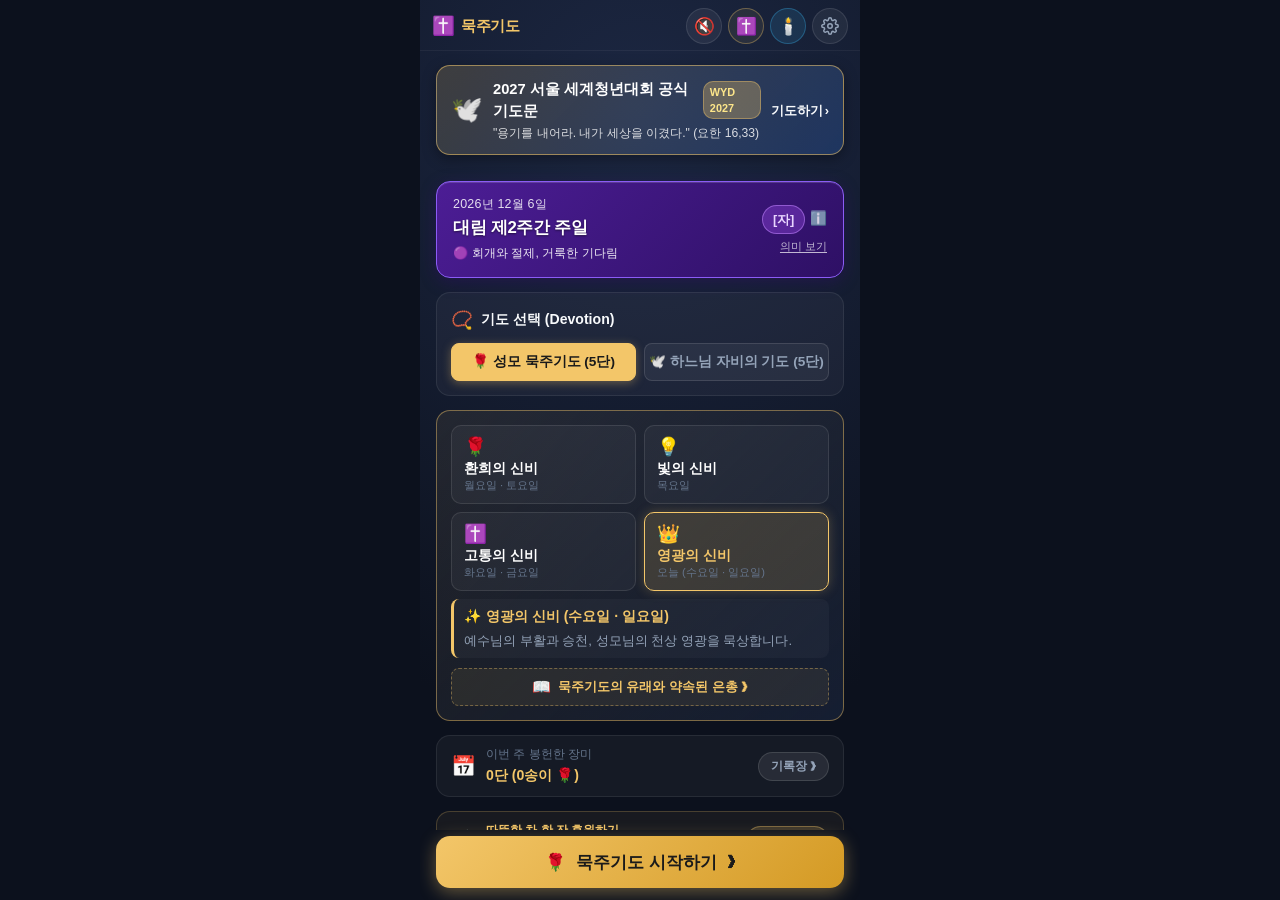
==== commit 39960ca5: "feat(via-crucis): 상단 퀵버튼 및 가톨릭 전통 십자가의 길 14처 독립 뷰 추가" ====
--- a/rosary.html
+++ b/rosary.html
@@ -182,6 +182,9 @@
           <button id="btnHeaderBgmToggle" type="button" class="icon-btn" onclick="if(window.rosaryApp){window.rosaryApp.toggleBgm();}else{directToggleBgm();}" aria-label="배경음악 토글" title="은은한 성당 배경음악 (BGM)">
             <span id="btnHeaderBgmIcon" style="font-size: 1.05rem;">🎵</span>
           </button>
+          <button id="btnIntroViaCrucisQuick" class="icon-btn via-crucis-quick-header-btn" onclick="if(window.rosaryApp){window.rosaryApp.switchView('viaCrucis');}else{directSwitchToViaCrucis();}" aria-label="십자가의 길 (14처 기도)" title="십자가의 길 (14처 기도 · 사순 및 금요일 묵상)">
+            <span style="font-size: 1.05rem;">✝️</span>
+          </button>
           <button id="btnIntroYeondoQuick" class="icon-btn yeondo-quick-header-btn" onclick="if(window.rosaryApp){window.rosaryApp.switchView('yeondo');}else{var iv=document.getElementById('introView');var yv=document.getElementById('yeondoView');if(iv)iv.style.display='none';if(yv)yv.style.display='flex';}" aria-label="짧은 연도 (약식 위령기도)" title="짧은 연도 (약식 위령기도 · 조문 예절)">
             <span style="font-size: 1.05rem;">🕯️</span>
           </button>
@@ -676,6 +679,73 @@
       </main>
     </section>
 
+    <!-- ==============================================
+         VIEW 4: [NEW] 가톨릭 십자가의 길 전용 화면 (Via Crucis View)
+         ============================================== -->
+    <section id="viaCrucisView" class="yeondo-view" style="display: none;">
+      <!-- 상단 헤더 -->
+      <header class="app-header yeondo-header">
+        <button id="btnViaCrucisBackToIntro" class="icon-btn home-btn" onclick="if(window.rosaryApp){window.rosaryApp.switchView('intro');}else{directSwitchToIntroFromSubView();}" aria-label="처음 화면으로" title="처음 화면으로">
+          <svg width="18" height="18" viewBox="0 0 24 24" fill="none" stroke="currentColor" stroke-width="2" stroke-linecap="round" stroke-linejoin="round">
+            <path d="M3 9l9-7 9 7v11a2 2 0 0 1-2 2H5a2 2 0 0 1-2-2z"></path>
+            <polyline points="9 22 9 12 15 12 15 22"></polyline>
+          </svg>
+        </button>
+
+        <div class="prayer-header-title-box">
+          <span id="viaCrucisHeaderTitle" class="prayer-header-mystery">십자가의 길 (14처 기도)</span>
+          <span class="prayer-header-day" style="color: var(--gold-primary); font-weight: 700;">주님의 수난과 구원 묵상 (약 15분)</span>
+        </div>
+
+        <div class="header-actions">
+          <select id="viaCrucisJumpSelect" onchange="jumpViaCrucisStation(this.value);" style="background: rgba(15,23,42,0.85); color: #FFF; border: 1px solid rgba(243,198,105,0.4); border-radius: 12px; font-size: 0.76rem; padding: 4px 6px; outline: none; cursor: pointer;">
+            <option value="intro">시작 기도</option>
+            <option value="1">제1처</option>
+            <option value="2">제2처</option>
+            <option value="3">제3처</option>
+            <option value="4">제4처</option>
+            <option value="5">제5처</option>
+            <option value="6">제6처</option>
+            <option value="7">제7처</option>
+            <option value="8">제8처</option>
+            <option value="9">제9처</option>
+            <option value="10">제10처</option>
+            <option value="11">제11처</option>
+            <option value="12">제12처</option>
+            <option value="13">제13처</option>
+            <option value="14">제14처</option>
+            <option value="outro">마침 기도</option>
+          </select>
+        </div>
+      </header>
+
+      <!-- 십자가의 길 본문 스크롤 영역 -->
+      <main id="viaCrucisBodyScroll" class="yeondo-body-scroll">
+        <div class="yeondo-card-container">
+          <div class="yeondo-candle-emblem">✝️🕊️</div>
+          <div style="display: inline-flex; align-items: center; gap: 6px; padding: 4px 12px; border-radius: 14px; background: rgba(243, 198, 105, 0.15); border: 1px solid rgba(243, 198, 105, 0.4); margin-bottom: 8px;">
+            <span style="font-size: 0.76rem; font-weight: 800; color: var(--gold-light); letter-spacing: -0.2px;">📖 가톨릭 전통 십자가의 길 14처 기도 (Via Crucis)</span>
+          </div>
+          <h1 class="yeondo-main-title" style="margin-top: 2px;">십자가의 길</h1>
+          <p class="yeondo-sub-desc" style="line-height: 1.5; margin-bottom: 14px;">
+            예수 그리스도께서 인류 구원을 위해 골고타 언덕을 오르시며 겪으신<br>
+            <strong>거룩한 수난과 십자가의 사랑</strong>을 정성껏 묵상하는 전통 기도입니다.
+          </p>
+
+          <!-- 십자가의 길 기도문 본문 컨테이너 -->
+          <div id="viaCrucisContentContainer" class="yeondo-content-container">
+            <!-- 자바스크립트로 14처 전체 정갈하게 렌더링 -->
+          </div>
+
+          <div style="margin-top: 30px; text-align: center;">
+            <button type="button" id="btnFinishViaCrucis" onclick="if(window.rosaryApp){window.rosaryApp.switchView('intro');}else{directSwitchToIntroFromSubView();}" class="action-pill-btn gold" style="width: 100%; height: 46px; font-size: 0.95rem; cursor: pointer;">
+              십자가의 길 기도 마치기
+            </button>
+          </div>
+        </div>
+      </main>
+    </section>
+
     <!-- 6.9 이전 기도 덮어쓰기 방지 확인 모달 (이어하기 보존) -->
     <div id="resumeConfirmModal" class="modal-backdrop">
       <div class="bottom-sheet" style="max-width: 420px; text-align: center;">
@@ -774,13 +844,13 @@
           </div>
           
           <div class="intro-toggle-group" style="background: rgba(15, 23, 42, 0.6); border-radius: 12px; padding: 4px; display: flex; gap: 6px;">
-            <button type="button" id="btnPrepModePhysical" class="intro-toggle-btn active" style="flex: 1.15; padding: 10px 8px; text-align: center; border-radius: 9px; cursor: pointer;">
-              <span style="font-size: 0.88rem; font-weight: 800; display: block;">📿 실물 묵주 있음</span>
-              <small style="display: block; font-size: 0.68rem; opacity: 0.85; margin-top: 2px;">단위별 안내 · 분심 방지</small>
+            <button type="button" id="btnPrepModePhysical" class="intro-toggle-btn active" style="flex: 1.15; height: auto !important; min-height: 52px; padding: 8px 6px; text-align: center; border-radius: 9px; cursor: pointer; display: flex; flex-direction: column; justify-content: center; align-items: center; box-sizing: border-box;">
+              <span style="font-size: 0.88rem; font-weight: 800; display: block; line-height: 1.3;">📿 실물 묵주 있음</span>
+              <small style="display: block; font-size: 0.68rem; opacity: 0.85; margin-top: 3px; line-height: 1.2;">단위별 안내 · 분심 방지</small>
             </button>
-            <button type="button" id="btnPrepModeDigital" class="intro-toggle-btn" style="flex: 1; padding: 10px 8px; text-align: center; border-radius: 9px; cursor: pointer;">
-              <span style="font-size: 0.88rem; font-weight: 800; display: block;">📱 묵주 없음 (터치)</span>
-              <small style="display: block; font-size: 0.68rem; opacity: 0.85; margin-top: 2px;">화면 알 하나씩 카운트</small>
+            <button type="button" id="btnPrepModeDigital" class="intro-toggle-btn" style="flex: 1; height: auto !important; min-height: 52px; padding: 8px 6px; text-align: center; border-radius: 9px; cursor: pointer; display: flex; flex-direction: column; justify-content: center; align-items: center; box-sizing: border-box;">
+              <span style="font-size: 0.88rem; font-weight: 800; display: block; line-height: 1.3;">📱 묵주 없음 (터치)</span>
+              <small style="display: block; font-size: 0.68rem; opacity: 0.85; margin-top: 3px; line-height: 1.2;">화면 알 하나씩 카운트</small>
             </button>
           </div>
         </div>
@@ -2913,6 +2983,124 @@
     ]
   }
 };
+
+// 3. 가톨릭 전통 십자가의 길 14처 기도 데이터 (한국천주교주교회의 표준 기도문)
+const VIA_CRUCIS_DATA = {
+  title: "십자가의 길 (Via Crucis)",
+  subtitle: "주님의 수난과 십자가의 거룩한 사랑을 묵상하는 14처 기도",
+  intro: {
+    sectionId: "intro",
+    sectionTitle: "시작 기도",
+    desc: "십자성호를 긋고 정성된 마음으로 주님의 십자가 수난을 묵상할 은혜를 청합니다.",
+    lines: [
+      { role: "all", label: "모두", text: "† 성부와 성자와 성령의 이름으로. 아멘." },
+      { role: "leader", label: "선창", text: "주 예수 그리스도님, 저희를 위하여 십자가의 길을 걸으셨나이다." },
+      { role: "respond", label: "받음", text: "저희도 주님을 따라 십자가를 지고 주님 곁으로 나아가게 하소서." },
+      { role: "all", label: "모두", text: "자비로우신 예수님, 저희가 주님의 거룩하신 수난을 묵상하며 지은 죄를 진심으로 뉘우치고, 주님의 크신 사랑을 깨달아 일상의 고통을 기꺼이 봉헌하며 구원의 길을 걷도록 은총을 베풀어 주소서. 아멘." }
+    ]
+  },
+  stations: [
+    {
+      num: 1,
+      title: "제1처: 예수님께서 사형 선고를 받으심을 묵상합시다.",
+      meditation: "죄 없으신 예수님께서 인류의 죄를 대신하여 빌라도에게 부당한 사형 판결을 받으십니다. 주님께서는 묵묵히 침묵하시며 하느님 아버지의 뜻에 온전히 순명하셨습니다.",
+      scripture: "빌라도는 다시 총독관저로 들어가 예수님을 불러, '당신이 유다인들의 임금이오?' 하고 물었다. 그러자 예수님께서 대답하셨다. '내 나라는 이 세상에 속하지 않는다.' (요한 18,33.36)"
+    },
+    {
+      num: 2,
+      title: "제2처: 예수님께서 십자가 지심을 묵상합시다.",
+      meditation: "무겁고 거친 나무 십자가가 주님의 찢겨진 어깨 위에 지워집니다. 주님께서는 우리의 죄와 불목, 세상의 온갖 무거운 짐을 마다하지 않으시고 끌어안으셨습니다.",
+      scripture: "예수님께서는 몸소 십자가를 지시고 '해골 터'라는 곳으로 나가셨다. 그곳은 히브리 말로 골고타라고 한다. (요한 19,17)"
+    },
+    {
+      num: 3,
+      title: "제3처: 예수님께서 기력이 다하여 첫 번째 넘어지심을 묵상합시다.",
+      meditation: "채찍질로 피 흘리시고 밤새 겪으신 고초로 탈진하신 예수님께서 무거운 십자가 무게에 짓눌려 거친 돌바닥 위에 쓰러지십니다. 그러나 우리를 구원하시려 다시 일어나십니다.",
+      scripture: "그는 우리의 병고를 메고 갔으며 우리의 통증을 짊어졌다. 그가 찔린 것은 우리의 악행 때문이고 그가 으스러진 것은 우리의 죄악 때문이다. (이사 53,4-5)"
+    },
+    {
+      num: 4,
+      title: "제4처: 예수님께서 성모님을 만나심을 묵상합시다.",
+      meditation: "피투성이가 되신 아들과 애간장이 녹는 어머니의 슬픈 눈동자가 마주칩니다. 시메온의 예언대로 성모님의 영혼은 예리한 칼에 찔리는 극심한 고통 속에서도 하느님의 구원 사업에 온전히 동참하십니다.",
+      scripture: "시메온은 그들에게 축복하고 나서 아기 어머니 마리아에게 말하였다. '그리고 당신의 영혼이 칼에 꿰찔리는 가운데, 많은 사람의 마음속 생각이 드러날 것입니다.' (루카 2,34-35)"
+    },
+    {
+      num: 5,
+      title: "제5처: 시몬이 예수님을 도와 십자가 짐을 묵상합시다.",
+      meditation: "키레네 사람 시몬은 억지로 십자가를 졌으나, 이는 주님의 수난에 동참하는 일생일대의 축복이 되었습니다. 주님께서는 지금도 우리가 이웃의 무거운 짐을 나누어 지기를 바라십니다.",
+      scripture: "그들은 지나가는 어떤 사람에게 예수님의 십자가를 지게 하였다. 그는 알렉산드로스와 루포스의 아버지로서 시골에서 오던 키레네 사람 시몬이었다. (마르 15,21)"
+    },
+    {
+      num: 6,
+      title: "제6처: 베로니카, 수건으로 예수님의 얼굴을 닦아 드림을 묵상합시다.",
+      meditation: "군중들의 조롱과 병사들의 위협 속에서도 한 여인이 사랑과 용기로 다가가 피땀에 젖은 주님의 얼굴을 닦아 드립니다. 주님께서는 그 보답으로 여인의 수건에 당신의 거룩한 얼굴 모습을 새겨 주셨습니다.",
+      scripture: "내가 진실로 너희에게 말한다. 너희가 내 형제들인 이 가장 작은 이들 가운데 한 사람에게 해 준 것이 바로 나에게 해 준 것이다. (마태 25,40)"
+    },
+    {
+      num: 7,
+      title: "제7처: 기력이 다하신 예수님께서 두 번째 넘어지심을 묵상합시다.",
+      meditation: "가파른 골고타 언덕길에서 다시 넘어지시는 주님의 고통은 우리의 반복되는 죄와 나약함 때문입니다. 주님께서는 지친 몸을 이끌고 다시 일어나시어 죄에 넘어진 저희를 일으켜 주십니다.",
+      scripture: "나를 거슬러 일어난 자들이 내 기력을 꺾고 내 영혼을 사로잡으려 하나이다. 주님, 당신은 나의 방패, 나의 구원이시옵니다. (시편 71,1-3 참조)"
+    },
+    {
+      num: 8,
+      title: "제8처: 예수님께서 예루살렘 여인들을 위로하심을 묵상합시다.",
+      meditation: "당신 자신이 숨 막히는 고통 속에 계시면서도, 당신을 보고 가슴을 치며 우는 여인들을 향해 '나를 위하여 울지 말고 너희와 너희 자녀들을 위하여 울라'고 당부하시며 진정한 회개를 일깨우십니다.",
+      scripture: "예수님께서는 그 여자들에게 돌아서서 이르셨다. '예루살렘의 딸들아, 나 때문에 울지 말고 너희와 너희 자녀들을 위하여 울어라.' (루카 23,28)"
+    },
+    {
+      num: 9,
+      title: "제9처: 예수님께서 세 번째 넘어지심을 묵상합시다.",
+      meditation: "골고타 정상을 바로 눈앞에 두고 예수님께서는 온몸의 뼈마디가 부서지는 고통 속에 세 번째로 처참하게 넘어지십니다. 절망의 끝에서도 끝까지 포기하지 않으시는 하느님의 사랑을 배웁니다.",
+      scripture: "고생하며 무거운 짐을 진 너희는 모두 나에게 오너라. 내가 너희에게 안식을 주겠다. 나는 마음이 온유하고 겸손하니 내 멍에를 메고 나에게 배워라. (마태 11,28-29)"
+    },
+    {
+      num: 10,
+      title: "제10처: 예수님께서 옷 벗김 당하심을 묵상합시다.",
+      meditation: "형장에 이르러 상처에 들러붙은 옷이 거칠게 벗겨지는 극심한 고통과 군중 앞에서의 수치심을 겪으십니다. 우리의 음란과 탐욕, 세속의 헛된 교만을 씻어주시기 위함이었습니다.",
+      scripture: "군사들은 예수님을 십자가에 못 박고 나서, 그분의 옷을 가져다가 네 몫으로 나누어 저마다 한 몫씩 차지하였다. 속옷도 가져갔는데 속옷은 위에서부터 통으로 짠 것이었다. (요한 19,23)"
+    },
+    {
+      num: 11,
+      title: "제11처: 예수님께서 십자가에 못 박히심을 묵상합시다.",
+      meditation: "거친 쇠못이 주님의 거룩한 양손과 양발을 꿰뚫습니다. 십자가 위에 매달려 피 한 방울까지 쏟으시면서도 주님께서는 당신을 못 박는 이들을 위하여 용서의 기도를 올리십니다.",
+      scripture: "예수님께서는 이렇게 이르셨다. '아버지, 저들을 용서해 주십시오. 저들은 자기들이 무슨 일을 하는지 모릅니다.' (루카 23,34)"
+    },
+    {
+      num: 12,
+      title: "제12처: 예수님께서 십자가 위에서 숨을 거두심을 묵상합시다.",
+      meditation: "(모두 무릎을 꿇거나 고개를 숙이고 잠시 침묵합니다) '다 이루어졌다.' 주님께서는 인류 구원을 위한 아버지의 뜻을 온전히 완성하시고 영혼을 하느님 아버지의 손에 맡기시며 숨을 거두셨습니다.",
+      scripture: "예수님께서 큰 소리로 외치셨다. '아버지, 제 영을 아버지 손에 맡깁니다.' 이 말씀을 하시고 숨을 거두셨다. (루카 23,46)"
+    },
+    {
+      num: 13,
+      title: "제13처: 제자들이 예수님의 시신을 십자가에서 내림을 묵상합시다.",
+      meditation: "생명이 꺼진 아들의 시신을 성모님의 거룩한 품에 안겨드립니다(피에타). 성모님의 말할 수 없는 비통함 속에 하느님 구원의 신비가 조용히 머무릅니다.",
+      scripture: "아리마태아 출신 요셉이 빌라도에게 가서 예수님의 시신을 내어 달라고 청하였다. 빌라도가 허락하자 그가 가서 그분의 시신을 내렸다. (요한 19,38)"
+    },
+    {
+      num: 14,
+      title: "제14처: 예수님께서 무덤에 묻히심을 묵상합시다.",
+      meditation: "예수님의 거룩한 시신이 차가운 바위 무덤에 묻히고 커다란 돌로 입구가 막힙니다. 죽음의 어둠 속에 머무시나, 이는 곧 사망의 권세를 깨뜨리고 영광스러운 부활로 나아가는 희망의 시작입니다.",
+      scripture: "요셉은 시신을 깨끗한 아마포로 싸서, 바위를 파서 만든 자기의 새 무덤에 모셔 두고 무덤 입구에 큰 돌을 굴려 막아 놓고 갔다. (마태 27,59-60)"
+    }
+  ],
+  outro: {
+    sectionId: "outro",
+    sectionTitle: "마침 기도",
+    desc: "십자가의 길을 마치며 부활의 영광과 교황님의 지향을 위하여 정성껏 기도합니다.",
+    lines: [
+      { role: "leader", label: "선창", text: "주님, 저희를 위하여 모진 십자가의 길을 걸으셨나이다." },
+      { role: "respond", label: "받음", text: "저희도 삶의 온갖 십자가를 기꺼이 지고 주님의 영광스러운 부활에 이르게 하소서." },
+      { role: "all", label: "모두", text: "하느님 아버지, 사랑하시는 외아드님의 수난과 죽음으로 저희에게 구원의 길을 열어 주셨으니, 십자가를 묵상한 저희가 주님의 계명을 충실히 지키며 매일의 삶 속에서 사랑과 평화를 실천하게 하소서. 우리 주 그리스도를 통하여 비나이다. 아멘." },
+      { role: "leader", label: "선창", text: "교황님의 지향을 위하여 기도합시다." },
+      { role: "all", label: "모두", text: "하늘에 계신 우리 아버지, 아버지의 이름이 거룩히 빛나시며 아버지의 나라가 오시며 아버지의 뜻이 하늘에서와 같이 땅에서도 이루어지소서. 오늘 저희에게 일용할 양식을 주시고 저희에게 잘못한 이를 저희가 용서하오니 저희 죄를 용서하시고 저희를 유혹에 빠지지 않게 하시고 악에서 구하소서. 아멘." },
+      { role: "all", label: "모두", text: "은총이 가득하신 마리아님, 기뻐하소서! 주님께서 함께 계시니 여인 중에 복되시며 태중의 아들 예수님 또한 복되시나이다. 천주의 성모 마리아님, 이제와 저희 죽을 때에 저희 죄인을 위하여 빌어주소서. 아멘." },
+      { role: "all", label: "모두", text: "영광이 성부와 성자와 성령께 처음과 같이 이제와 항상 영원히. 아멘." },
+      { role: "all", label: "모두", text: "† 성부와 성자와 성령의 이름으로. 아멘." }
+    ]
+  }
+};
 </script>
 
 <script>
@@ -3049,6 +3237,15 @@
       condolenceModal: document.getElementById("condolenceModal"),
       condolenceModalBody: document.getElementById("condolenceModalBody"),
       btnDismissCondolenceModal: document.getElementById("btnDismissCondolenceModal"),
+
+      // 십자가의 길 (Via Crucis) 뷰 DOM
+      viaCrucisView: document.getElementById("viaCrucisView"),
+      viaCrucisBodyScroll: document.getElementById("viaCrucisBodyScroll"),
+      viaCrucisContentContainer: document.getElementById("viaCrucisContentContainer"),
+      btnViaCrucisBackToIntro: document.getElementById("btnViaCrucisBackToIntro"),
+      btnFinishViaCrucis: document.getElementById("btnFinishViaCrucis"),
+      btnIntroViaCrucisQuick: document.getElementById("btnIntroViaCrucisQuick"),
+      viaCrucisJumpSelect: document.getElementById("viaCrucisJumpSelect"),
 
       // 인트로 3. 이어하기 카드
       introResumeCard: document.getElementById("introResumeCard"),
@@ -3989,84 +4186,61 @@
   switchView(viewName) {
     this.clearRoseBloom();
     this.currentView = viewName;
+    const iv = this.dom.introView || document.getElementById("introView");
+    const pv = this.dom.prayerView || document.getElementById("prayerView");
+    const yv = this.dom.yeondoView || document.getElementById("yeondoView");
+    const vv = this.dom.viaCrucisView || document.getElementById("viaCrucisView");
+
+    // 공통 안전 초기화 함수
+    const hideEl = (el) => {
+      if (!el) return;
+      el.style.removeProperty("display");
+      el.style.removeProperty("visibility");
+      el.style.removeProperty("opacity");
+      el.style.removeProperty("z-index");
+      el.style.display = "none";
+    };
+    const showEl = (el) => {
+      if (!el) return;
+      el.style.removeProperty("z-index");
+      el.style.setProperty("display", "flex", "important");
+      el.style.setProperty("visibility", "visible", "important");
+      el.style.setProperty("opacity", "1", "important");
+    };
+
     if (viewName === "prayer") {
-      const iv = this.dom.introView || document.getElementById("introView");
-      const yv = this.dom.yeondoView || document.getElementById("yeondoView");
-      const pv = this.dom.prayerView || document.getElementById("prayerView");
-      if (iv) {
-        iv.style.removeProperty("display");
-        iv.style.removeProperty("visibility");
-        iv.style.removeProperty("opacity");
-        iv.style.removeProperty("z-index");
-        iv.style.display = "none";
-      }
-      if (yv) {
-        yv.style.removeProperty("display");
-        yv.style.removeProperty("visibility");
-        yv.style.removeProperty("z-index");
-        yv.style.display = "none";
-      }
-      if (pv) {
-        pv.style.removeProperty("z-index");
-        pv.style.setProperty("display", "flex", "important");
-        pv.style.setProperty("visibility", "visible", "important");
-        pv.style.setProperty("opacity", "1", "important");
-      }
+      hideEl(iv);
+      hideEl(yv);
+      hideEl(vv);
+      showEl(pv);
       this.updateBeadChain();
       this.updateDecadePillsState();
       if (this.dom.prayerBodyScroll) {
         this.dom.prayerBodyScroll.scrollTop = 0;
       }
     } else if (viewName === "yeondo") {
-      const iv = this.dom.introView || document.getElementById("introView");
-      const pv = this.dom.prayerView || document.getElementById("prayerView");
-      const yv = this.dom.yeondoView || document.getElementById("yeondoView");
-      if (iv) {
-        iv.style.removeProperty("display");
-        iv.style.removeProperty("visibility");
-        iv.style.removeProperty("opacity");
-        iv.style.removeProperty("z-index");
-        iv.style.display = "none";
-      }
-      if (pv) {
-        pv.style.removeProperty("display");
-        pv.style.removeProperty("visibility");
-        pv.style.removeProperty("z-index");
-        pv.style.display = "none";
-      }
-      if (yv) {
-        yv.style.setProperty("display", "flex", "important");
-        yv.style.setProperty("visibility", "visible", "important");
-        yv.style.setProperty("opacity", "1", "important");
-      }
+      hideEl(iv);
+      hideEl(pv);
+      hideEl(vv);
+      showEl(yv);
       this.renderYeondoPrayer();
       if (this.dom.yeondoBodyScroll) {
         this.dom.yeondoBodyScroll.scrollTop = 0;
       }
+    } else if (viewName === "viaCrucis") {
+      hideEl(iv);
+      hideEl(pv);
+      hideEl(yv);
+      showEl(vv);
+      this.renderViaCrucisPrayer();
+      if (this.dom.viaCrucisBodyScroll) {
+        this.dom.viaCrucisBodyScroll.scrollTop = 0;
+      }
     } else {
-      const pv = this.dom.prayerView || document.getElementById("prayerView");
-      const yv = this.dom.yeondoView || document.getElementById("yeondoView");
-      const iv = this.dom.introView || document.getElementById("introView");
-      if (pv) {
-        pv.style.removeProperty("display");
-        pv.style.removeProperty("visibility");
-        pv.style.removeProperty("opacity");
-        pv.style.removeProperty("z-index");
-        pv.style.display = "none";
-      }
-      if (yv) {
-        yv.style.removeProperty("display");
-        yv.style.removeProperty("visibility");
-        yv.style.removeProperty("opacity");
-        yv.style.removeProperty("z-index");
-        yv.style.display = "none";
-      }
-      if (iv) {
-        iv.style.removeProperty("z-index");
-        iv.style.setProperty("display", "flex", "important");
-        iv.style.setProperty("opacity", "1", "important");
-        iv.style.setProperty("visibility", "visible", "important");
-      }
+      hideEl(pv);
+      hideEl(yv);
+      hideEl(vv);
+      showEl(iv);
       try { this.updateIntroView(); } catch(e){ console.error(e); }
       try { this.renderCommunityStats(); } catch(e){ console.error(e); }
     }
@@ -4597,36 +4771,105 @@
     const easter = getEaster(year);
     const advent = getAdvent1(year);
 
-    // 1. 주요 고정 대축일 및 축일
+    // 1. 주요 고정 대축일 및 축일 / 기념일
     const fixedFeastsKo = {
       "1-1": { color: "white", colorKo: "백", name: "천주의 성모 마리아 대축일", rank: "대축일" },
+      "1-2": { color: "white", colorKo: "백", name: "성 바실리오와 나지안조의 성 그레고리오 주교 학자 기념일", rank: "기념일" },
       "1-6": { color: "white", colorKo: "백", name: "주님 공현 대축일", rank: "대축일" },
+      "1-17": { color: "white", colorKo: "백", name: "성 안토니오 아빠스 기념일", rank: "기념일" },
+      "1-21": { color: "red", colorKo: "홍", name: "성녀 아녜스 동정 순교자 기념일", rank: "기념일" },
+      "1-24": { color: "white", colorKo: "백", name: "성 프란치스코 살레시오 주교 교회학자 기념일", rank: "기념일" },
+      "1-25": { color: "white", colorKo: "백", name: "성 바오로 사도의 회심 축일", rank: "축일" },
+      "1-26": { color: "white", colorKo: "백", name: "성 티모테오와 성 티토 주교 기념일", rank: "기념일" },
+      "1-28": { color: "white", colorKo: "백", name: "성 토마스 아퀴나스 사제 교회학자 기념일", rank: "기념일" },
+      "1-31": { color: "white", colorKo: "백", name: "성 요한 보스코 사제 기념일", rank: "기념일" },
       "2-2": { color: "white", colorKo: "백", name: "주님 봉헌 축일", rank: "축일" },
+      "2-5": { color: "red", colorKo: "홍", name: "성녀 아가타 동정 순교자 기념일", rank: "기념일" },
+      "2-6": { color: "red", colorKo: "홍", name: "성 바오로 미키와 동료 순교자들 기념일", rank: "기념일" },
+      "2-10": { color: "white", colorKo: "백", name: "성녀 스콜라스티카 동정 기념일", rank: "기념일" },
+      "2-14": { color: "white", colorKo: "백", name: "성 치릴로 수도자와 성 메토디오 주교 기념일", rank: "기념일" },
+      "2-22": { color: "white", colorKo: "백", name: "성 베드로 사도좌 축일", rank: "축일" },
+      "2-23": { color: "red", colorKo: "홍", name: "성 폴리카르포 주교 순교자 기념일", rank: "기념일" },
       "3-19": { color: "white", colorKo: "백", name: "복되신 동정 마리아의 배필 성 요셉 대축일", rank: "대축일" },
       "3-25": { color: "white", colorKo: "백", name: "주님 탄생 예고(성모영보) 대축일", rank: "대축일" },
+      "4-25": { color: "red", colorKo: "홍", name: "성 마르코 복음사가 축일", rank: "축일" },
+      "4-29": { color: "white", colorKo: "백", name: "시에나의 성녀 카타리나 동정 교회학자 기념일", rank: "기념일" },
       "5-1": { color: "white", colorKo: "백", name: "노동자 성 요셉 기념일", rank: "기념일" },
+      "5-2": { color: "white", colorKo: "백", name: "성 아타나시오 주교 교회학자 기념일", rank: "기념일" },
+      "5-3": { color: "red", colorKo: "홍", name: "성 필립보와 성 야고보 사도 축일", rank: "축일" },
+      "5-14": { color: "red", colorKo: "홍", name: "성 마티아 사도 축일", rank: "축일" },
+      "5-26": { color: "white", colorKo: "백", name: "성 필립보 네리 사제 기념일", rank: "기념일" },
       "5-31": { color: "white", colorKo: "백", name: "복되신 동정 마리아의 방문 축일", rank: "축일" },
+      "6-1": { color: "red", colorKo: "홍", name: "성 유스티노 순교자 기념일", rank: "기념일" },
+      "6-3": { color: "red", colorKo: "홍", name: "성 카를로 루앙가와 동료 순교자들 기념일", rank: "기념일" },
+      "6-5": { color: "red", colorKo: "홍", name: "성 보니파시오 주교 순교자 기념일", rank: "기념일" },
+      "6-11": { color: "red", colorKo: "홍", name: "성 바르나바 사도 기념일", rank: "기념일" },
+      "6-13": { color: "white", colorKo: "백", name: "파도바의 성 안토니오 사제 교회학자 기념일", rank: "기념일" },
+      "6-21": { color: "white", colorKo: "백", name: "성 알로이시오 곤자가 수도자 기념일", rank: "기념일" },
       "6-24": { color: "white", colorKo: "백", name: "세례자 성 요한 탄생 대축일", rank: "대축일" },
+      "6-28": { color: "red", colorKo: "홍", name: "성 이레네오 주교 순교자 기념일", rank: "기념일" },
       "6-29": { color: "red", colorKo: "홍", name: "성 베드로와 성 바오로 사도 대축일", rank: "대축일" },
       "7-3": { color: "red", colorKo: "홍", name: "성 토마스 사도 축일", rank: "축일" },
+      "7-5": { color: "red", colorKo: "홍", name: "한국 성직자들의 수호자 성 김대건 안드레아 사제 순교자 대축일", rank: "대축일" },
+      "7-11": { color: "white", colorKo: "백", name: "성 베네딕토 아빠스 기념일", rank: "기념일" },
+      "7-15": { color: "white", colorKo: "백", name: "성 보나벤투라 주교 교회학자 기념일", rank: "기념일" },
       "7-22": { color: "white", colorKo: "백", name: "성녀 마리아 막달레나 축일", rank: "축일" },
       "7-25": { color: "red", colorKo: "홍", name: "성 야고보 사도 축일", rank: "축일" },
+      "7-26": { color: "white", colorKo: "백", name: "복되신 동정 마리아의 부모 성 요아킴과 성녀 안나 기념일", rank: "기념일" },
+      "7-29": { color: "white", colorKo: "백", name: "성녀 마르타와 성녀 마리아와 성 라자로 기념일", rank: "기념일" },
+      "7-31": { color: "white", colorKo: "백", name: "성 이냐시오 데 로욜라 사제 기념일", rank: "기념일" },
+      "8-1": { color: "white", colorKo: "백", name: "성 알폰소 마리아 데 리구오리 주교 교회학자 기념일", rank: "기념일" },
+      "8-4": { color: "white", colorKo: "백", name: "성 요한 마리아 비안네 사제 기념일", rank: "기념일" },
       "8-6": { color: "white", colorKo: "백", name: "주님의 거룩한 변모 축일", rank: "축일" },
+      "8-8": { color: "white", colorKo: "백", name: "성 도미니코 사제 기념일", rank: "기념일" },
       "8-10": { color: "red", colorKo: "홍", name: "성 라우렌시오 부제 순교자 축일", rank: "축일" },
+      "8-11": { color: "white", colorKo: "백", name: "성녀 클라라 동정 기념일", rank: "기념일" },
+      "8-14": { color: "red", colorKo: "홍", name: "성 막시밀리아노 마리아 콜베 사제 순교자 기념일", rank: "기념일" },
       "8-15": { color: "white", colorKo: "백", name: "성모 승천 대축일", rank: "대축일" },
+      "8-20": { color: "white", colorKo: "백", name: "성 베르나르도 아빠스 교회학자 기념일", rank: "기념일" },
+      "8-21": { color: "white", colorKo: "백", name: "성 비오 10세 교황 기념일", rank: "기념일" },
+      "8-22": { color: "white", colorKo: "백", name: "복되신 동정 마리아 모후 기념일", rank: "기념일" },
       "8-24": { color: "red", colorKo: "홍", name: "성 바르톨로메오 사도 축일", rank: "축일" },
+      "8-27": { color: "white", colorKo: "백", name: "성녀 모니카 기념일", rank: "기념일" },
+      "8-28": { color: "white", colorKo: "백", name: "성 아우구스티노 주교 교회학자 기념일", rank: "기념일" },
+      "8-29": { color: "red", colorKo: "홍", name: "세례자 성 요한의 수난 기념일", rank: "기념일" },
+      "9-3": { color: "white", colorKo: "백", name: "성 그레고리오 1세 교황 교회학자 기념일", rank: "기념일" },
       "9-8": { color: "white", colorKo: "백", name: "복되신 동정 마리아 탄생 축일", rank: "축일" },
+      "9-13": { color: "white", colorKo: "백", name: "성 요한 크리소스토모 주교 교회학자 기념일", rank: "기념일" },
       "9-14": { color: "red", colorKo: "홍", name: "성 십자가 현양 축일", rank: "축일" },
+      "9-15": { color: "white", colorKo: "백", name: "고통의 성모 마리아 기념일", rank: "기념일" },
+      "9-16": { color: "red", colorKo: "홍", name: "성 코르넬리오 교황과 성 치프리아노 주교 순교자 기념일", rank: "기념일" },
       "9-20": { color: "red", colorKo: "홍", name: "성 김대건 안드레아와 성 정하상 바오로와 동료 순교자들 대축일", rank: "대축일" },
       "9-21": { color: "red", colorKo: "홍", name: "성 마태오 사도 복음사가 축일", rank: "축일" },
+      "9-23": { color: "white", colorKo: "백", name: "피에트렐치나의 성 비오 사제 기념일", rank: "기념일" },
+      "9-27": { color: "white", colorKo: "백", name: "성 빈첸시오 아 바오로 사제 기념일", rank: "기념일" },
       "9-29": { color: "white", colorKo: "백", name: "성 미카엘, 성 가브리엘, 성 라파엘 대천사 축일", rank: "축일" },
+      "9-30": { color: "white", colorKo: "백", name: "성 예로니모 사제 교회학자 기념일", rank: "기념일" },
+      "10-1": { color: "white", colorKo: "백", name: "아기 예수의 성녀 데레사 동정 교회학자 기념일", rank: "기념일" },
+      "10-2": { color: "white", colorKo: "백", name: "수호천사 기념일", rank: "기념일" },
+      "10-4": { color: "white", colorKo: "백", name: "아시시의 성 프란치스코 기념일", rank: "기념일" },
+      "10-7": { color: "white", colorKo: "백", name: "묵주 기도의 동정 마리아 기념일", rank: "기념일" },
+      "10-15": { color: "white", colorKo: "백", name: "아빌라의 성녀 데레사 동정 교회학자 기념일", rank: "기념일" },
+      "10-17": { color: "red", colorKo: "홍", name: "성 이냐시오 주교 순교자 기념일", rank: "기념일" },
       "10-18": { color: "red", colorKo: "홍", name: "성 루카 복음사가 축일", rank: "축일" },
       "10-28": { color: "red", colorKo: "홍", name: "성 시몬과 성 유다 사도 축일", rank: "축일" },
       "11-1": { color: "white", colorKo: "백", name: "모든 성인 대축일", rank: "대축일" },
       "11-2": { color: "violet", colorKo: "자", name: "위령의 날", rank: "위령" },
+      "11-4": { color: "white", colorKo: "백", name: "성 카를로 보로메오 주교 기념일", rank: "기념일" },
       "11-9": { color: "white", colorKo: "백", name: "라테라노 대성전 봉헌 축일", rank: "축일" },
+      "11-10": { color: "white", colorKo: "백", name: "성 레오 1세 교황 교회학자 기념일", rank: "기념일" },
+      "11-11": { color: "white", colorKo: "백", name: "투르의 성 마르티노 주교 기념일", rank: "기념일" },
+      "11-12": { color: "red", colorKo: "홍", name: "성 요사팟 주교 순교자 기념일", rank: "기념일" },
+      "11-17": { color: "white", colorKo: "백", name: "헝가리의 성녀 엘리사벳 수도자 기념일", rank: "기념일" },
+      "11-21": { color: "white", colorKo: "백", name: "복되신 동정 마리아의 자헌 기념일", rank: "기념일" },
+      "11-22": { color: "red", colorKo: "홍", name: "성녀 체칠리아 동정 순교자 기념일", rank: "기념일" },
+      "11-24": { color: "red", colorKo: "홍", name: "성 안드레아 둥락 사제와 동료 순교자들 기념일", rank: "기념일" },
       "11-30": { color: "red", colorKo: "홍", name: "성 안드레아 사도 축일", rank: "축일" },
+      "12-3": { color: "white", colorKo: "백", name: "성 프란치스코 하비에르 사제 기념일", rank: "기념일" },
+      "12-7": { color: "white", colorKo: "백", name: "성 암브로시오 주교 교회학자 기념일", rank: "기념일" },
       "12-8": { color: "white", colorKo: "백", name: "원죄 없이 잉태되신 동정 마리아 대축일", rank: "대축일" },
+      "12-13": { color: "red", colorKo: "홍", name: "성녀 루치아 동정 순교자 기념일", rank: "기념일" },
+      "12-14": { color: "white", colorKo: "백", name: "십자가의 성 요한 사제 교회학자 기념일", rank: "기념일" },
       "12-25": { color: "white", colorKo: "백", name: "예수 성탄 대축일", rank: "대축일" },
       "12-26": { color: "red", colorKo: "홍", name: "성 스테파노 첫 순교자 축일", rank: "축일" },
       "12-27": { color: "white", colorKo: "백", name: "성 요한 사도 복음사가 축일", rank: "축일" },
@@ -4798,30 +5041,9 @@
       console.warn("Liturgical update error:", e);
     }
 
-    // 1. 지난 기도 이어하기 카드 상태 업데이트
-    const saved = this.loadSavedProgress();
-    if (saved && typeof saved.stepIndex === "number" && saved.stepIndex > 0 && saved.stepIndex < (this.steps ? this.steps.length : 68)) {
-      if (this.dom.introResumeCard) {
-        this.dom.introResumeCard.style.display = "flex";
-      }
-      if (saved.prayerType === "divine_mercy") {
-        if (this.dom.introResumeMystery) {
-          this.dom.introResumeMystery.textContent = isEn ? "Chaplet of Divine Mercy" : "하느님 자비를 구하는 기도";
-        }
-      } else {
-        const mysteries = MYSTERIES[this.settings.lang] || MYSTERIES.ko;
-        const mInfo = mysteries[saved.mysteryKey] || mysteries.joyful;
-        if (this.dom.introResumeMystery) {
-          this.dom.introResumeMystery.textContent = mInfo.name;
-        }
-      }
-      if (this.dom.introResumeStep) {
-        this.dom.introResumeStep.textContent = `${saved.section} · ${saved.beadLabel}`;
-      }
-    } else {
-      if (this.dom.introResumeCard) {
-        this.dom.introResumeCard.style.display = "none";
-      }
+    // 1. 지난 기도 이어하기 카드 상태 업데이트 (첫 화면에서는 항상 숨김 - 하단 '묵주기도 시작하기' 클릭 시 모달에서 선택)
+    if (this.dom.introResumeCard) {
+      this.dom.introResumeCard.style.display = "none";
     }
 
     // 2. 신비 그리드 및 상세 묵상 안내문 동기화
@@ -8049,6 +8271,115 @@
     });
 
     this.dom.yeondoContentContainer.innerHTML = html;
+  }
+
+  // 십자가의 길 14처 기도문 렌더링
+  renderViaCrucisPrayer() {
+    const container = this.dom.viaCrucisContentContainer || document.getElementById("viaCrucisContentContainer");
+    if (!container) return;
+
+    if (typeof VIA_CRUCIS_DATA === "undefined") {
+      container.innerHTML = "<p style='color:#FFF; padding:20px; text-align:center;'>십자가의 길 기도 데이터를 불러오는 중입니다...</p>";
+      return;
+    }
+
+    let html = "";
+
+    // 1. 시작 기도
+    const intro = VIA_CRUCIS_DATA.intro;
+    if (intro) {
+      html += `
+        <div id="viaStation_intro" class="via-crucis-section-card" style="border: 1.5px solid rgba(243, 198, 105, 0.45); background: linear-gradient(135deg, rgba(243, 198, 105, 0.1) 0%, rgba(30, 41, 59, 0.8) 100%);">
+          <div class="via-crucis-section-header">
+            <span>✨ ${intro.sectionTitle}</span>
+            <span style="font-size:0.75rem; color:var(--gold-primary);">준비</span>
+          </div>
+          ${intro.desc ? `<div class="via-crucis-section-desc">${intro.desc}</div>` : ""}
+          <div class="via-crucis-lines-box">
+      `;
+      intro.lines.forEach(line => {
+        html += `
+          <div class="via-crucis-line-row ${line.role}">
+            <span class="via-crucis-role-badge ${line.role}">${line.label}</span>
+            <span class="via-crucis-line-text">${line.text}</span>
+          </div>
+        `;
+      });
+      html += `
+          </div>
+        </div>
+      `;
+    }
+
+    // 2. 제1처 ~ 제14처
+    const stations = VIA_CRUCIS_DATA.stations || [];
+    stations.forEach(st => {
+      html += `
+        <div id="viaStation_${st.num}" class="via-crucis-section-card">
+          <div class="via-crucis-section-header">
+            <span>✝️ ${st.title}</span>
+            <span style="font-size:0.72rem; color:var(--gold-light); background:rgba(243,198,105,0.15); padding:2px 7px; border-radius:10px;">${st.num} / 14처</span>
+          </div>
+
+          <!-- 공통 화답송 (계응) -->
+          <div style="background: rgba(15, 23, 42, 0.6); border-radius: 10px; padding: 10px 12px; margin-bottom: 12px; border: 1px solid rgba(243, 198, 105, 0.2);">
+            <div class="via-crucis-line-row leader" style="margin-bottom: 6px;">
+              <span class="via-crucis-role-badge leader">선창</span>
+              <span class="via-crucis-line-text" style="color: var(--gold-light); font-weight: 700;">☩ 주님께서는 십자가로 온 세상을 구원하셨나이다.</span>
+            </div>
+            <div class="via-crucis-line-row respond">
+              <span class="via-crucis-role-badge respond">받음</span>
+              <span class="via-crucis-line-text" style="font-weight: 700;">◎ 예수 그리스도님, 경배하며 찬송하나이다.</span>
+            </div>
+          </div>
+
+          <!-- 성경 말씀 -->
+          ${st.scripture ? `
+            <div style="font-size: 0.82rem; color: #94A3B8; background: rgba(0,0,0,0.25); border-left: 3px solid var(--gold-primary); padding: 8px 12px; border-radius: 4px; margin-bottom: 12px; line-height: 1.5; font-style: italic;">
+              📖 ${st.scripture}
+            </div>
+          ` : ""}
+
+          <!-- 묵상 글 -->
+          <div style="font-size: 0.92rem; color: #F1F5F9; line-height: 1.65; margin-bottom: 14px; word-break: keep-all; background: rgba(255,255,255,0.02); padding: 10px 12px; border-radius: 8px;">
+            🕊️ <strong>묵상:</strong> ${st.meditation}
+          </div>
+
+          <!-- 이어지는 공통 기도 안내 -->
+          <div style="font-size: 0.78rem; color: var(--gold-light); border-top: 1px dashed rgba(255,255,255,0.1); padding-top: 8px; text-align: center; opacity: 0.9;">
+            (잠시 묵상한 후, 주님의 기도 · 성모송 · 영광송을 바칩니다)
+          </div>
+        </div>
+      `;
+    });
+
+    // 3. 마침 기도
+    const outro = VIA_CRUCIS_DATA.outro;
+    if (outro) {
+      html += `
+        <div id="viaStation_outro" class="via-crucis-section-card" style="border: 1.5px solid rgba(243, 198, 105, 0.45); background: linear-gradient(135deg, rgba(243, 198, 105, 0.1) 0%, rgba(30, 41, 59, 0.8) 100%);">
+          <div class="via-crucis-section-header">
+            <span>🌅 ${outro.sectionTitle}</span>
+            <span style="font-size:0.75rem; color:var(--gold-primary);">부활과 마침</span>
+          </div>
+          ${outro.desc ? `<div class="via-crucis-section-desc">${outro.desc}</div>` : ""}
+          <div class="via-crucis-lines-box">
+      `;
+      outro.lines.forEach(line => {
+        html += `
+          <div class="via-crucis-line-row ${line.role}">
+            <span class="via-crucis-role-badge ${line.role}">${line.label}</span>
+            <span class="via-crucis-line-text">${line.text}</span>
+          </div>
+        `;
+      });
+      html += `
+          </div>
+        </div>
+      `;
+    }
+
+    container.innerHTML = html;
   }
 
   renderCondolenceModal() {
@@ -9097,6 +9428,67 @@
   } catch(e) {}
 }
 
+function directSwitchToViaCrucis() {
+  try {
+    if (window.rosaryApp && typeof window.rosaryApp.switchView === "function") {
+      window.rosaryApp.switchView("viaCrucis");
+      return;
+    }
+    var iv = document.getElementById("introView");
+    var pv = document.getElementById("prayerView");
+    var yv = document.getElementById("yeondoView");
+    var vv = document.getElementById("viaCrucisView");
+    if (iv) iv.style.setProperty("display", "none", "important");
+    if (pv) pv.style.setProperty("display", "none", "important");
+    if (yv) yv.style.setProperty("display", "none", "important");
+    if (vv) {
+      vv.style.setProperty("display", "flex", "important");
+      vv.style.setProperty("visibility", "visible", "important");
+      vv.style.setProperty("opacity", "1", "important");
+    }
+    if (window.rosaryApp && typeof window.rosaryApp.renderViaCrucisPrayer === "function") {
+      window.rosaryApp.renderViaCrucisPrayer();
+    }
+  } catch(e) {
+    console.error("directSwitchToViaCrucis error:", e);
+  }
+}
+
+function directSwitchToIntroFromSubView() {
+  try {
+    if (window.rosaryApp && typeof window.rosaryApp.switchView === "function") {
+      window.rosaryApp.switchView("intro");
+      return;
+    }
+    var iv = document.getElementById("introView");
+    var pv = document.getElementById("prayerView");
+    var yv = document.getElementById("yeondoView");
+    var vv = document.getElementById("viaCrucisView");
+    if (pv) pv.style.setProperty("display", "none", "important");
+    if (yv) yv.style.setProperty("display", "none", "important");
+    if (vv) vv.style.setProperty("display", "none", "important");
+    if (iv) {
+      iv.style.setProperty("display", "flex", "important");
+      iv.style.setProperty("visibility", "visible", "important");
+      iv.style.setProperty("opacity", "1", "important");
+    }
+  } catch(e) {
+    console.error("directSwitchToIntroFromSubView error:", e);
+  }
+}
+
+function jumpViaCrucisStation(stationVal) {
+  try {
+    var targetId = stationVal === "intro" ? "viaStation_intro" : (stationVal === "outro" ? "viaStation_outro" : "viaStation_" + stationVal);
+    var el = document.getElementById(targetId);
+    if (el) {
+      el.scrollIntoView({ behavior: "smooth", block: "start" });
+    }
+  } catch(e) {
+    console.error("jumpViaCrucisStation error:", e);
+  }
+}
+
 function directContinuePrayerAction() {
   try {
     var mode = (window.rosaryApp && window.rosaryApp.resumeSelectedMode) 
--- a/rosary.css
+++ b/rosary.css
@@ -2069,7 +2069,8 @@
 
 .intro-toggle-btn {
   flex: 1;
-  height: 38px;
+  min-height: 38px;
+  height: auto;
   border-radius: 8px;
   border: 1px solid rgba(255, 255, 255, 0.12);
   background: rgba(255, 255, 255, 0.05);
@@ -3792,6 +3793,91 @@
   border: 1px solid rgba(255, 255, 255, 0.25);
 }
 
+/* 십자가의 길 전용 스타일 */
+.via-crucis-section-card {
+  background: rgba(255, 255, 255, 0.035);
+  border: 1px solid rgba(255, 255, 255, 0.08);
+  border-radius: var(--radius-md);
+  padding: 18px 16px;
+  margin-bottom: 14px;
+  text-align: left;
+}
+
+.via-crucis-section-header {
+  font-size: 0.98rem;
+  font-weight: 800;
+  color: var(--gold-light);
+  margin-bottom: 6px;
+  border-bottom: 1px solid rgba(255, 255, 255, 0.08);
+  padding-bottom: 8px;
+  display: flex;
+  align-items: center;
+  justify-content: space-between;
+}
+
+.via-crucis-section-desc {
+  font-size: 0.8rem;
+  color: var(--text-muted);
+  margin-bottom: 12px;
+  line-height: 1.45;
+}
+
+.via-crucis-lines-box {
+  display: flex;
+  flex-direction: column;
+  gap: 10px;
+}
+
+.via-crucis-line-row {
+  display: flex;
+  align-items: flex-start;
+  gap: 10px;
+  line-height: 1.6;
+}
+
+.via-crucis-role-badge {
+  font-size: 0.72rem;
+  font-weight: 800;
+  padding: 2px 7px;
+  border-radius: 4px;
+  flex-shrink: 0;
+  margin-top: 2px;
+}
+
+.via-crucis-role-badge.leader {
+  background: rgba(245, 158, 11, 0.2);
+  color: var(--gold-light);
+  border: 1px solid rgba(245, 158, 11, 0.35);
+}
+
+.via-crucis-role-badge.respond {
+  background: rgba(56, 189, 248, 0.16);
+  color: #7DD3FC;
+  border: 1px solid rgba(56, 189, 248, 0.35);
+}
+
+.via-crucis-role-badge.all {
+  background: rgba(255, 255, 255, 0.15);
+  color: #FFF;
+  border: 1px solid rgba(255, 255, 255, 0.25);
+}
+
+.via-crucis-line-text {
+  font-size: 0.92rem;
+  color: rgba(241, 245, 249, 0.92);
+  word-break: keep-all;
+}
+
+.via-crucis-line-row.respond .via-crucis-line-text {
+  color: #FFFFFF;
+  font-weight: 600;
+}
+
+.via-crucis-quick-header-btn {
+  border-color: rgba(243, 198, 105, 0.35) !important;
+  background: rgba(243, 198, 105, 0.08) !important;
+}
+
 .yeondo-line-text {
   font-size: 0.92rem;
   color: rgba(241, 245, 249, 0.92);
